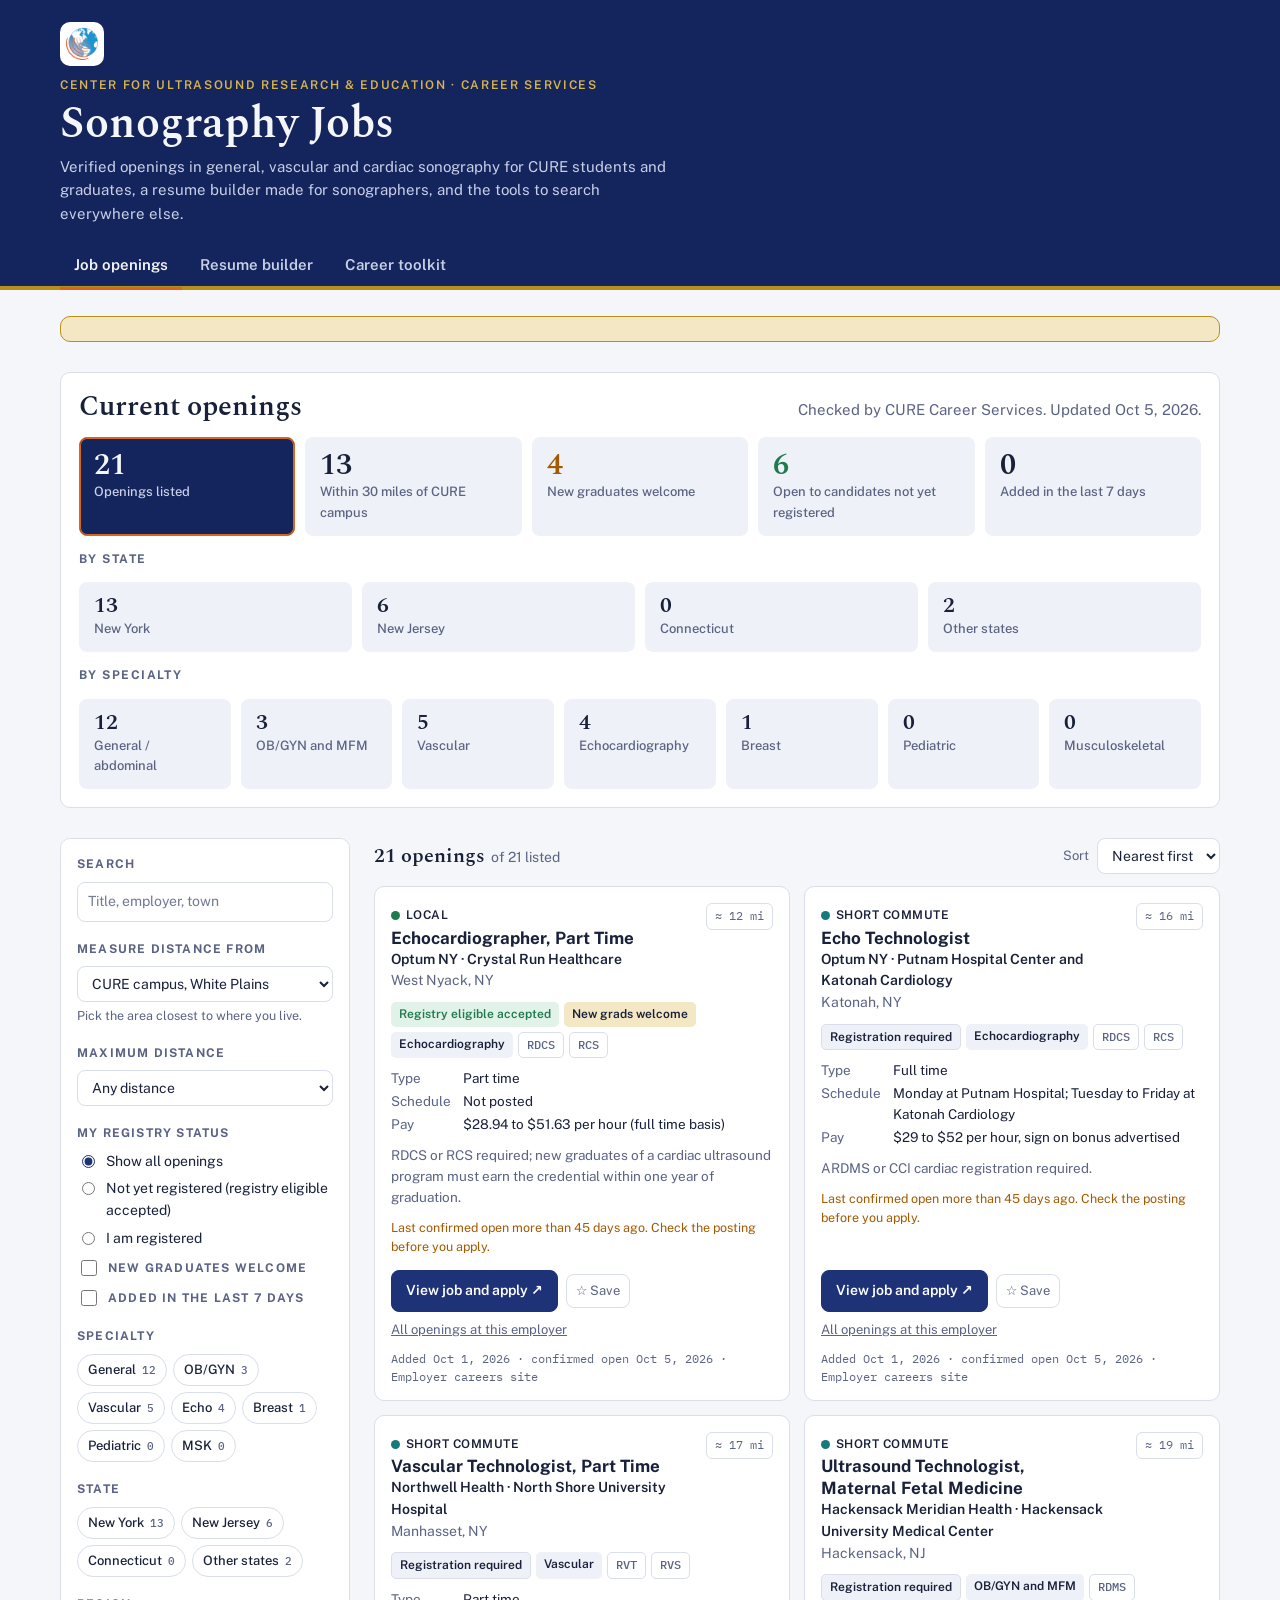
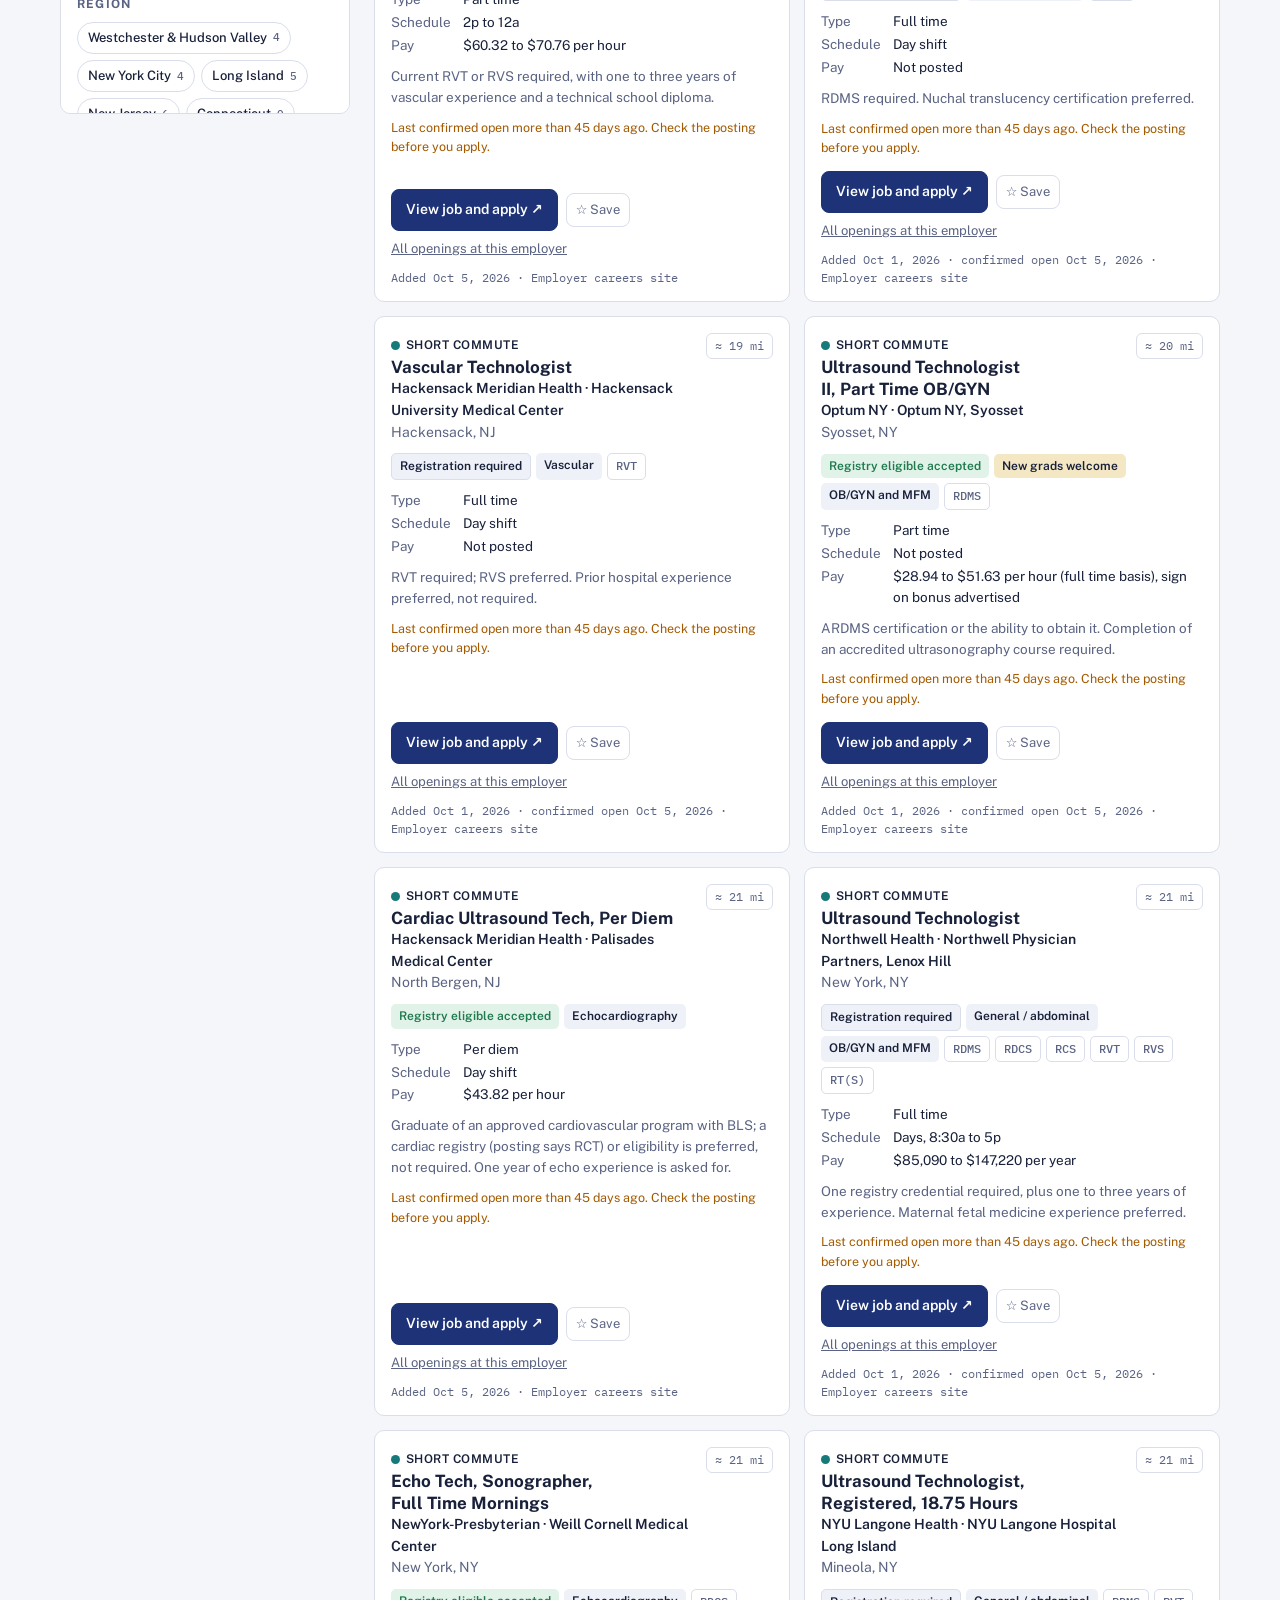
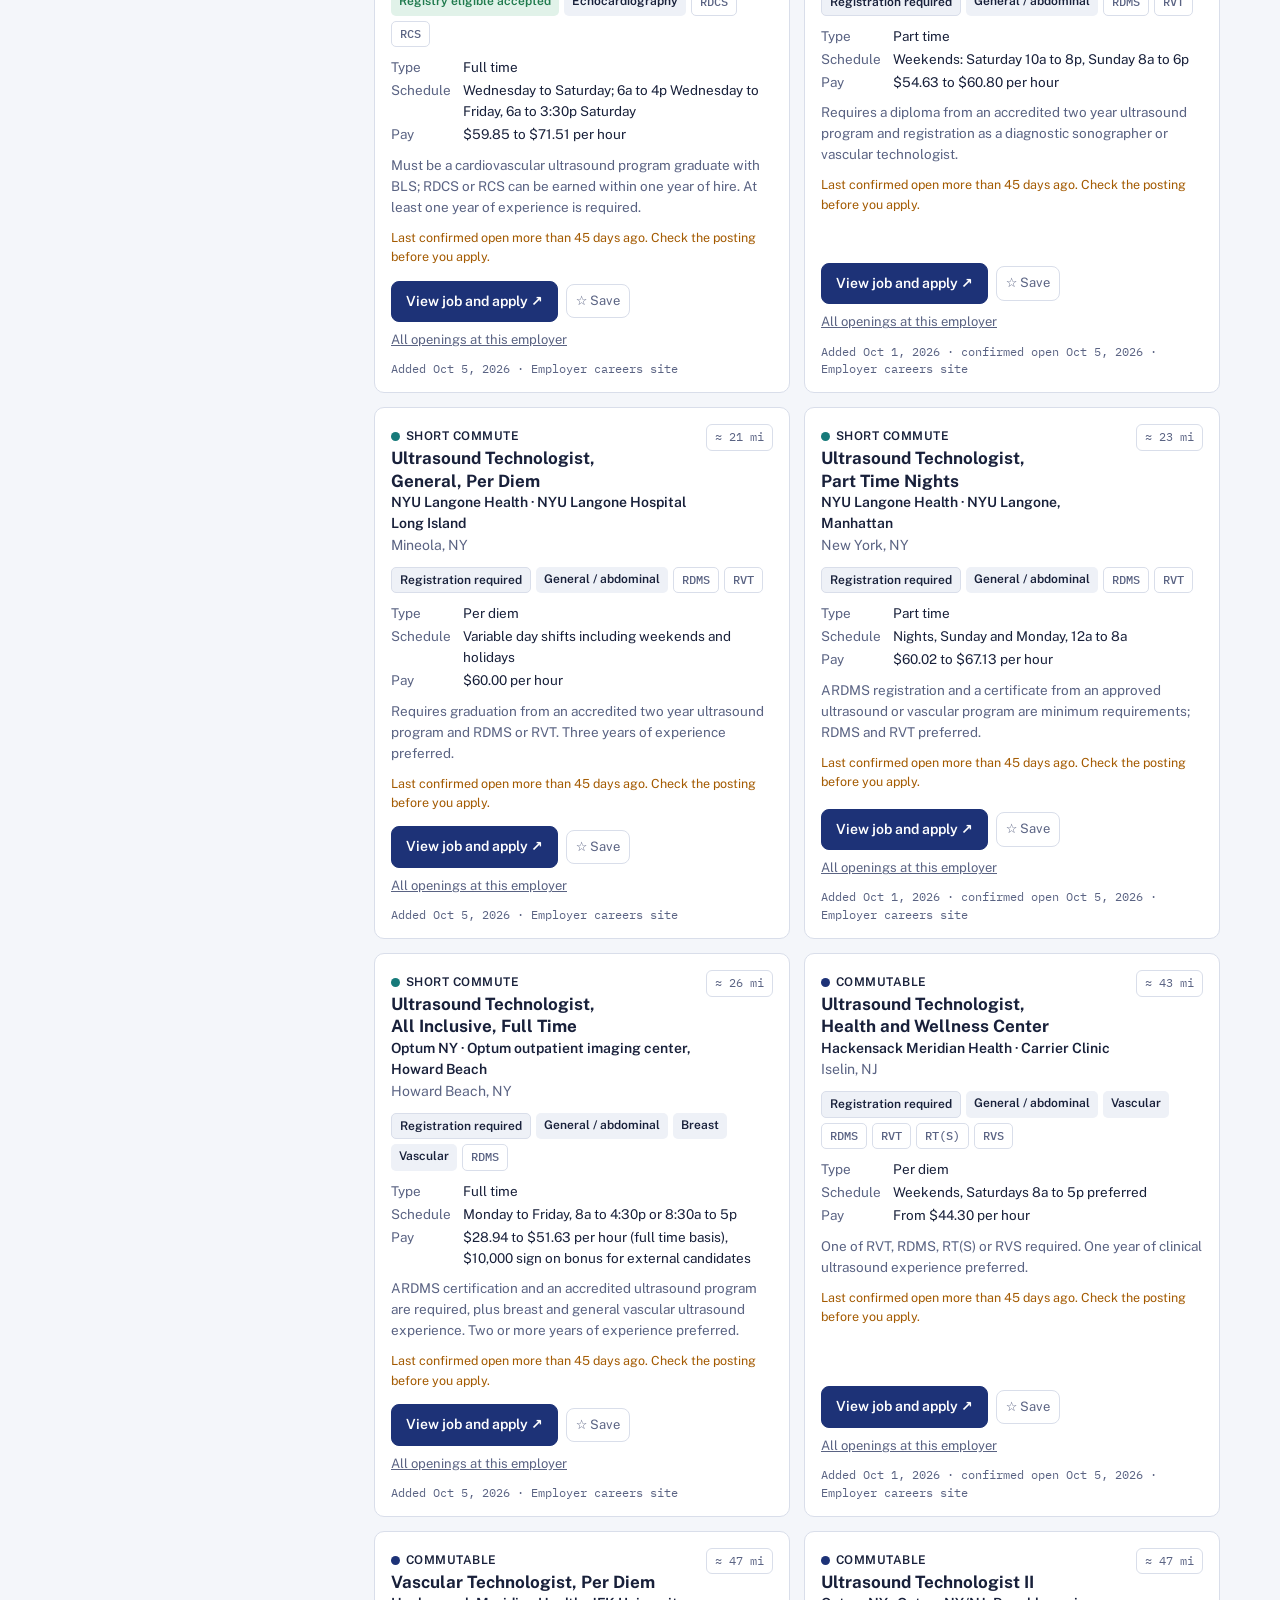
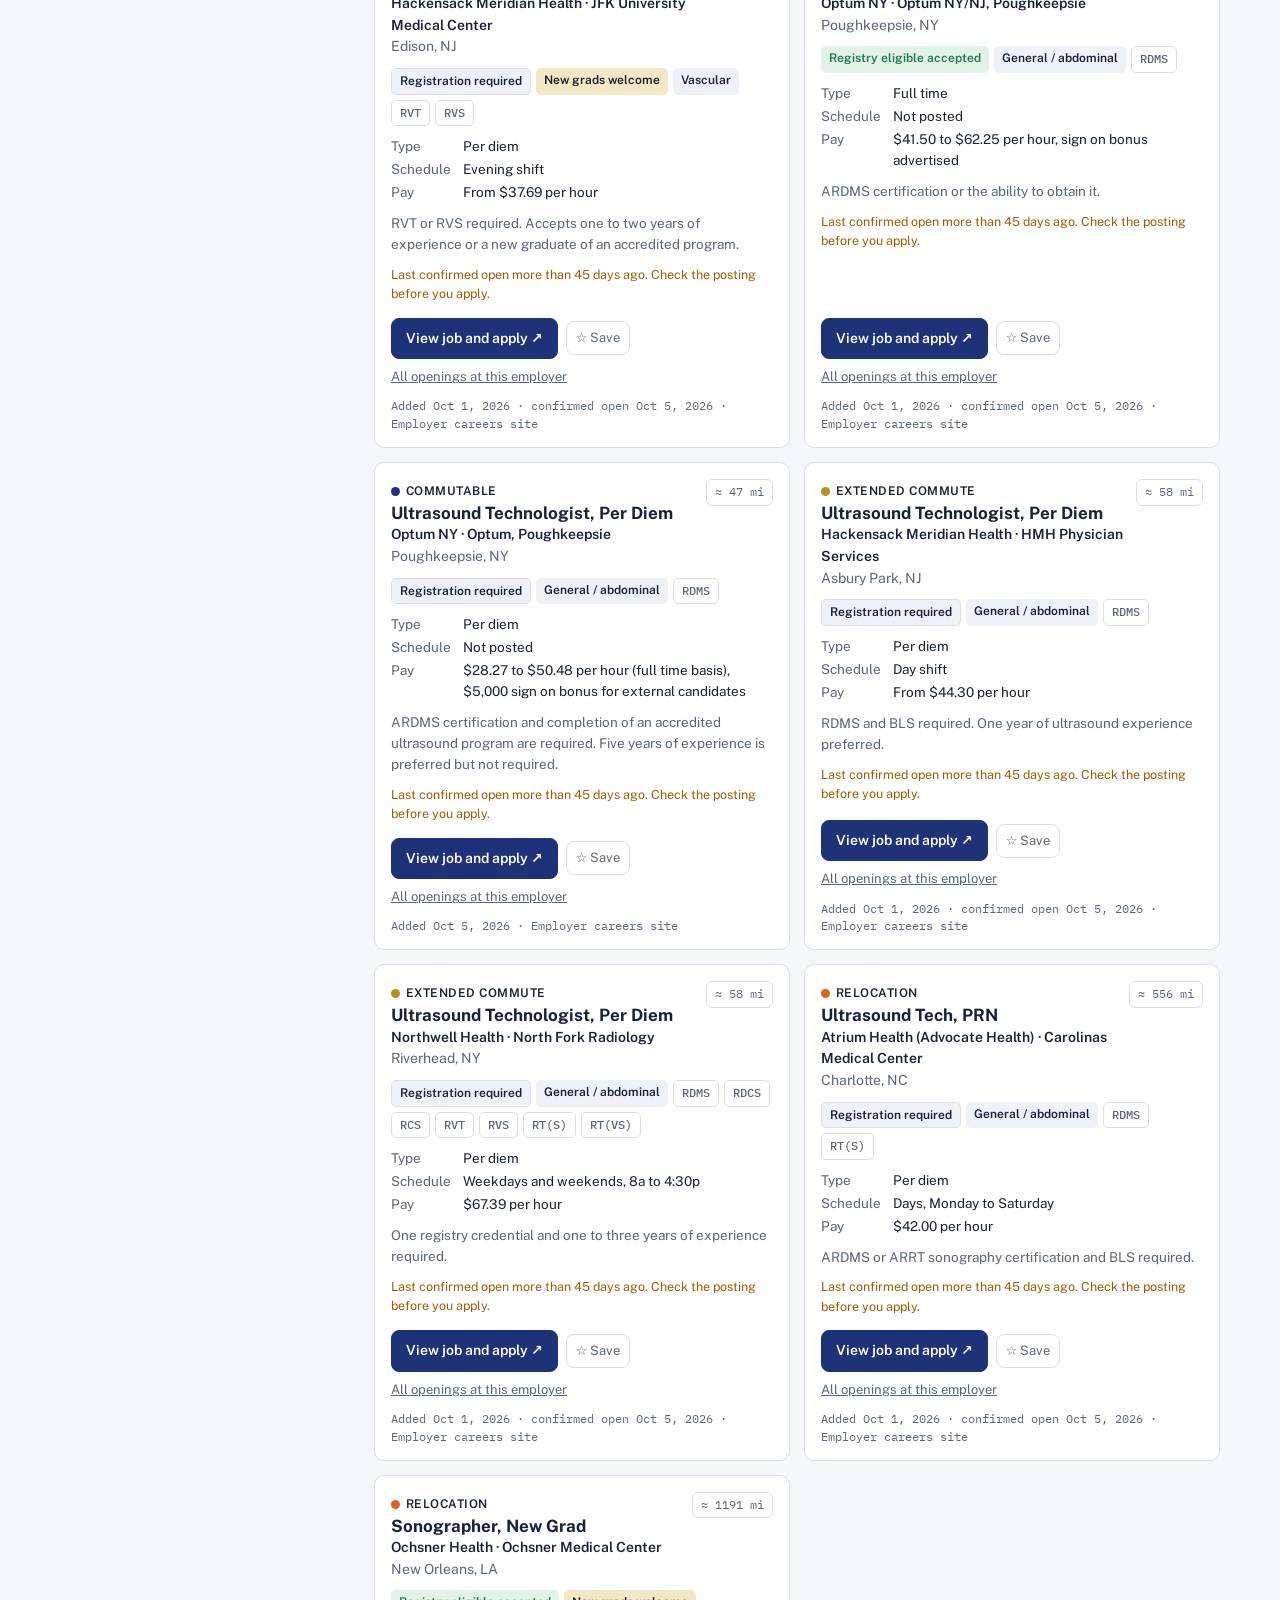
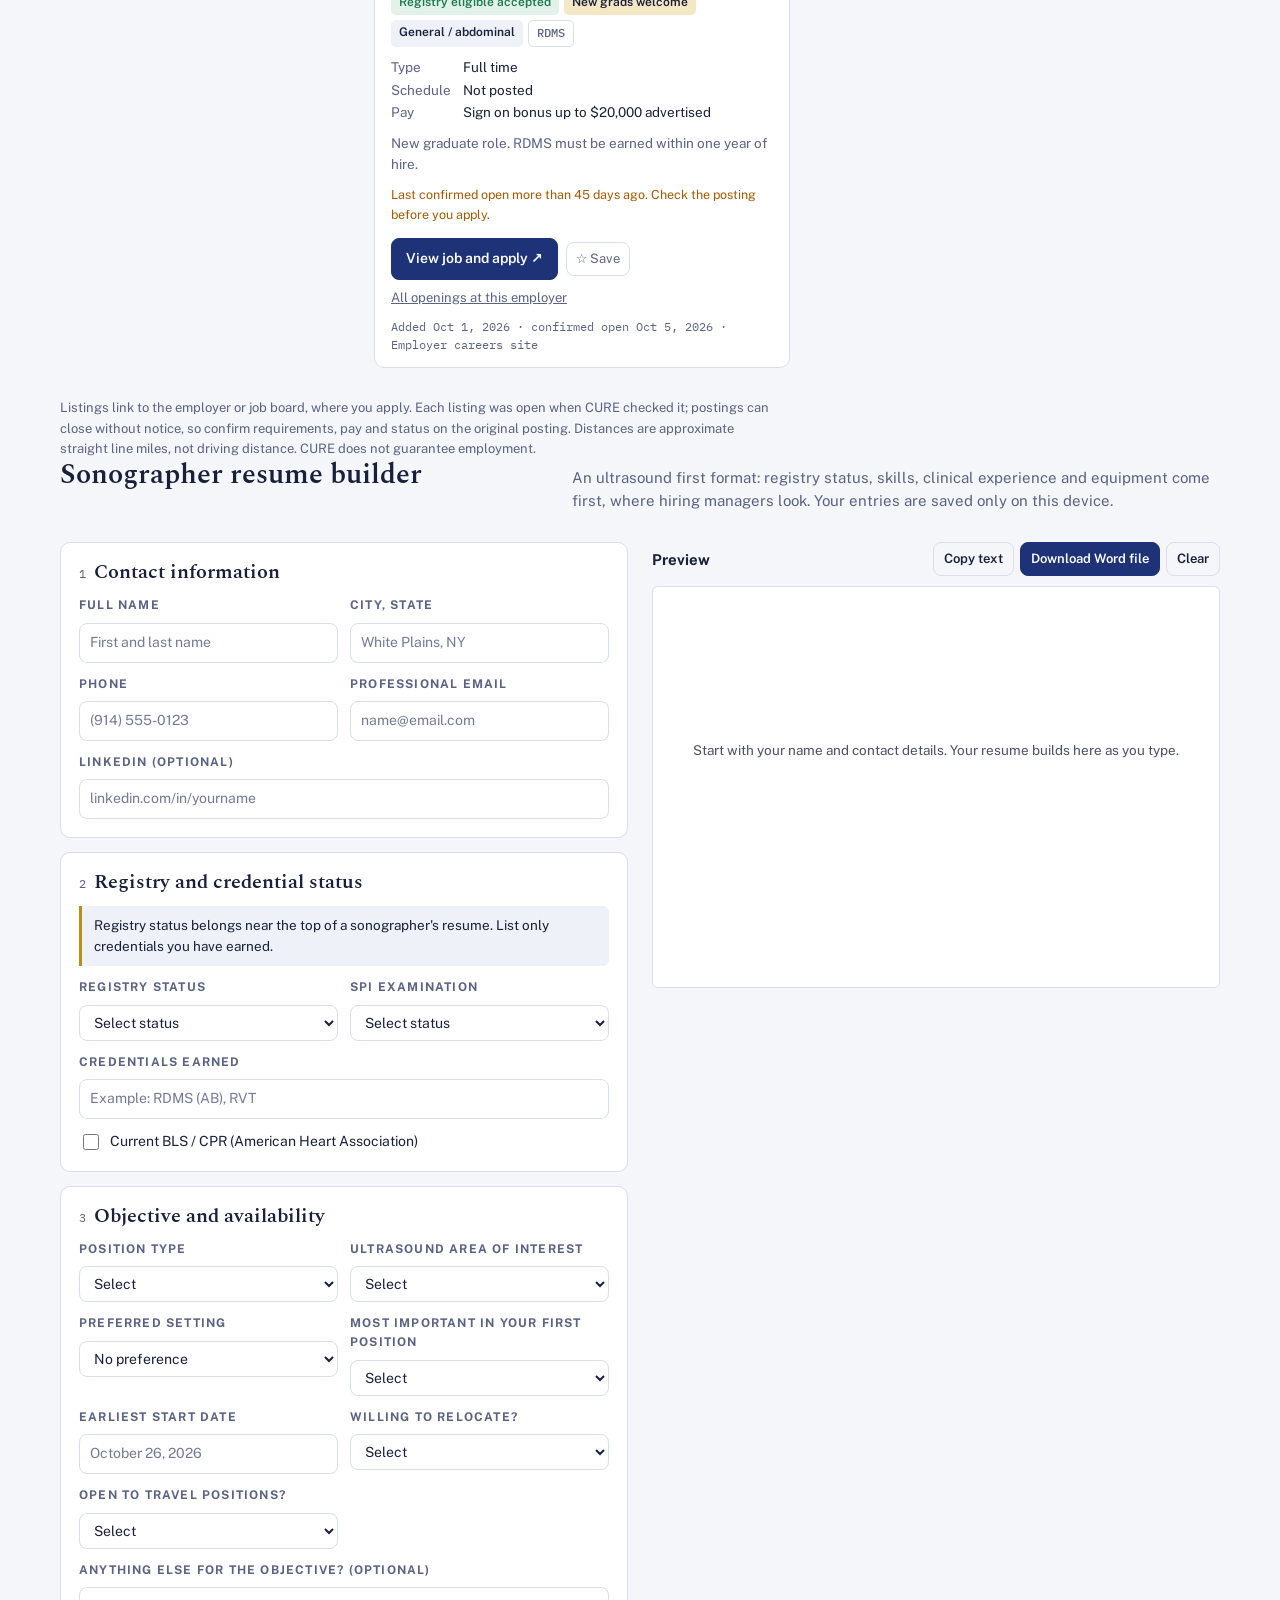
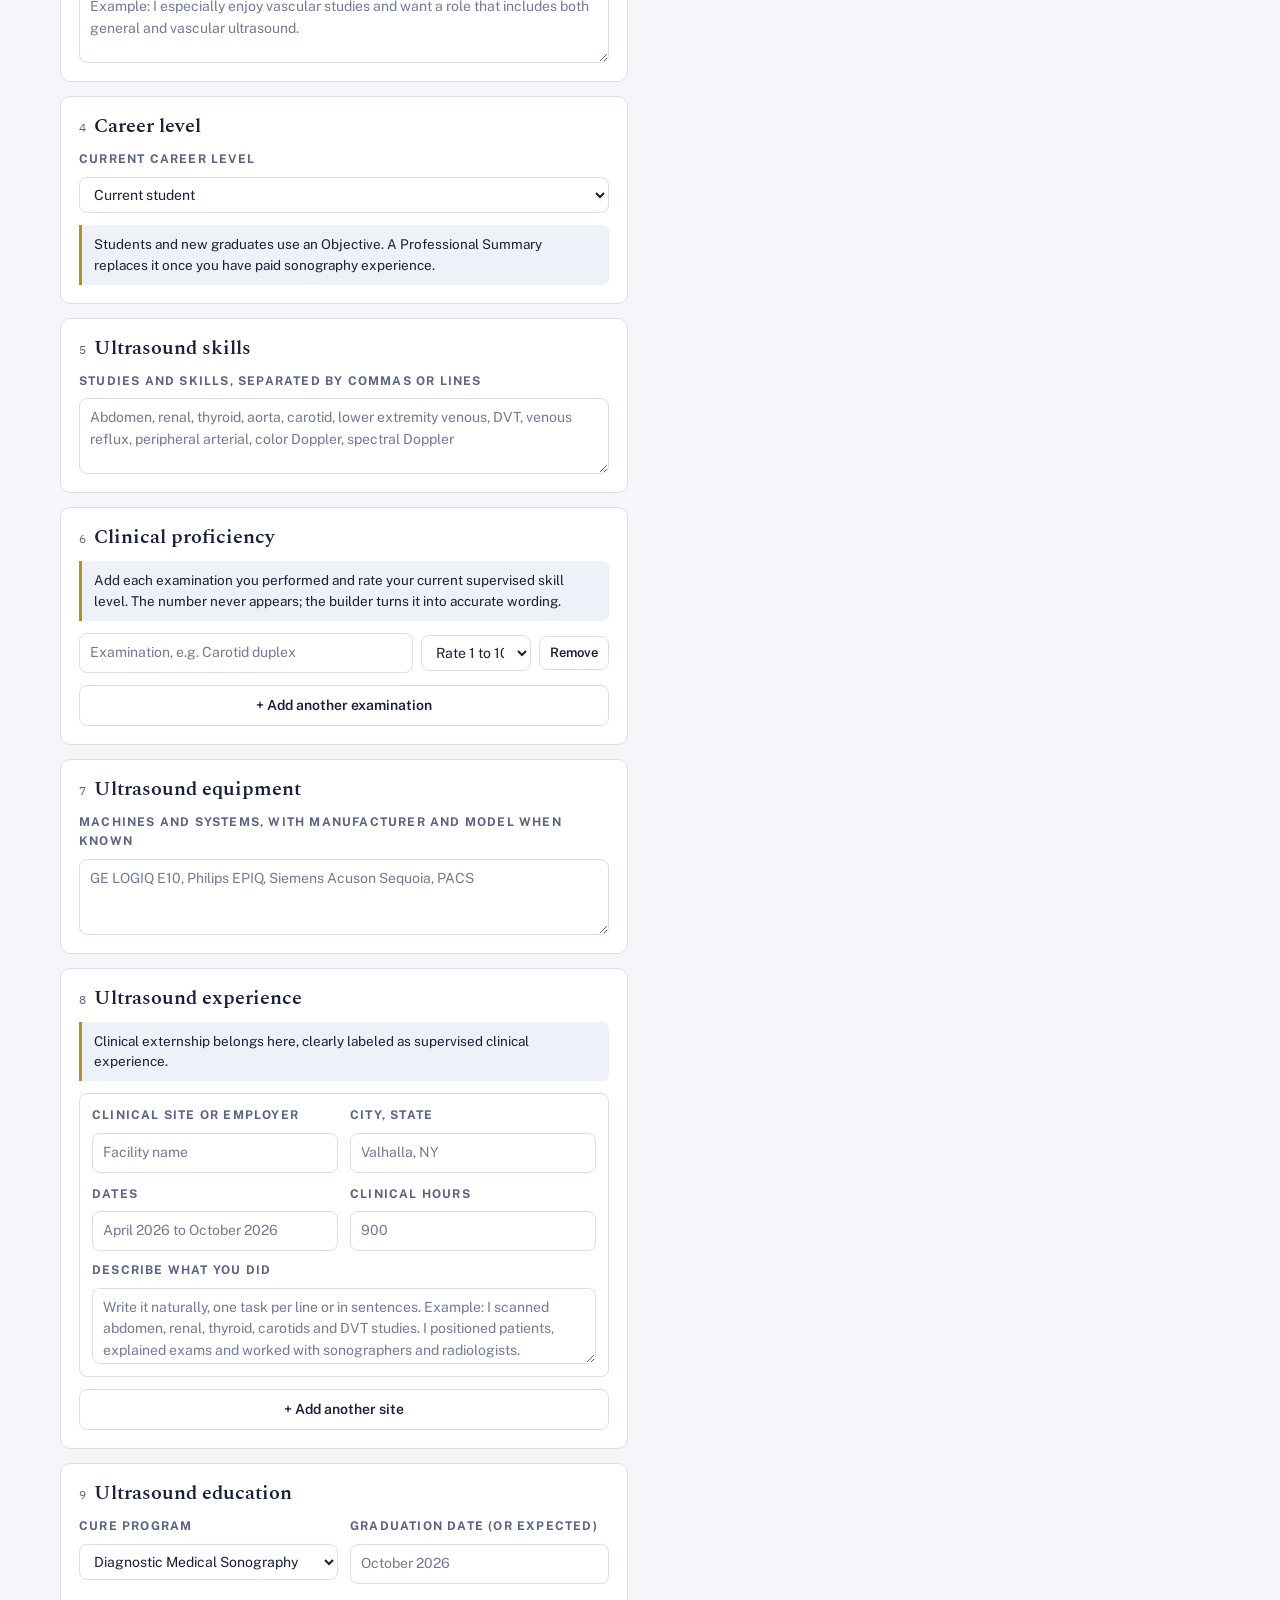
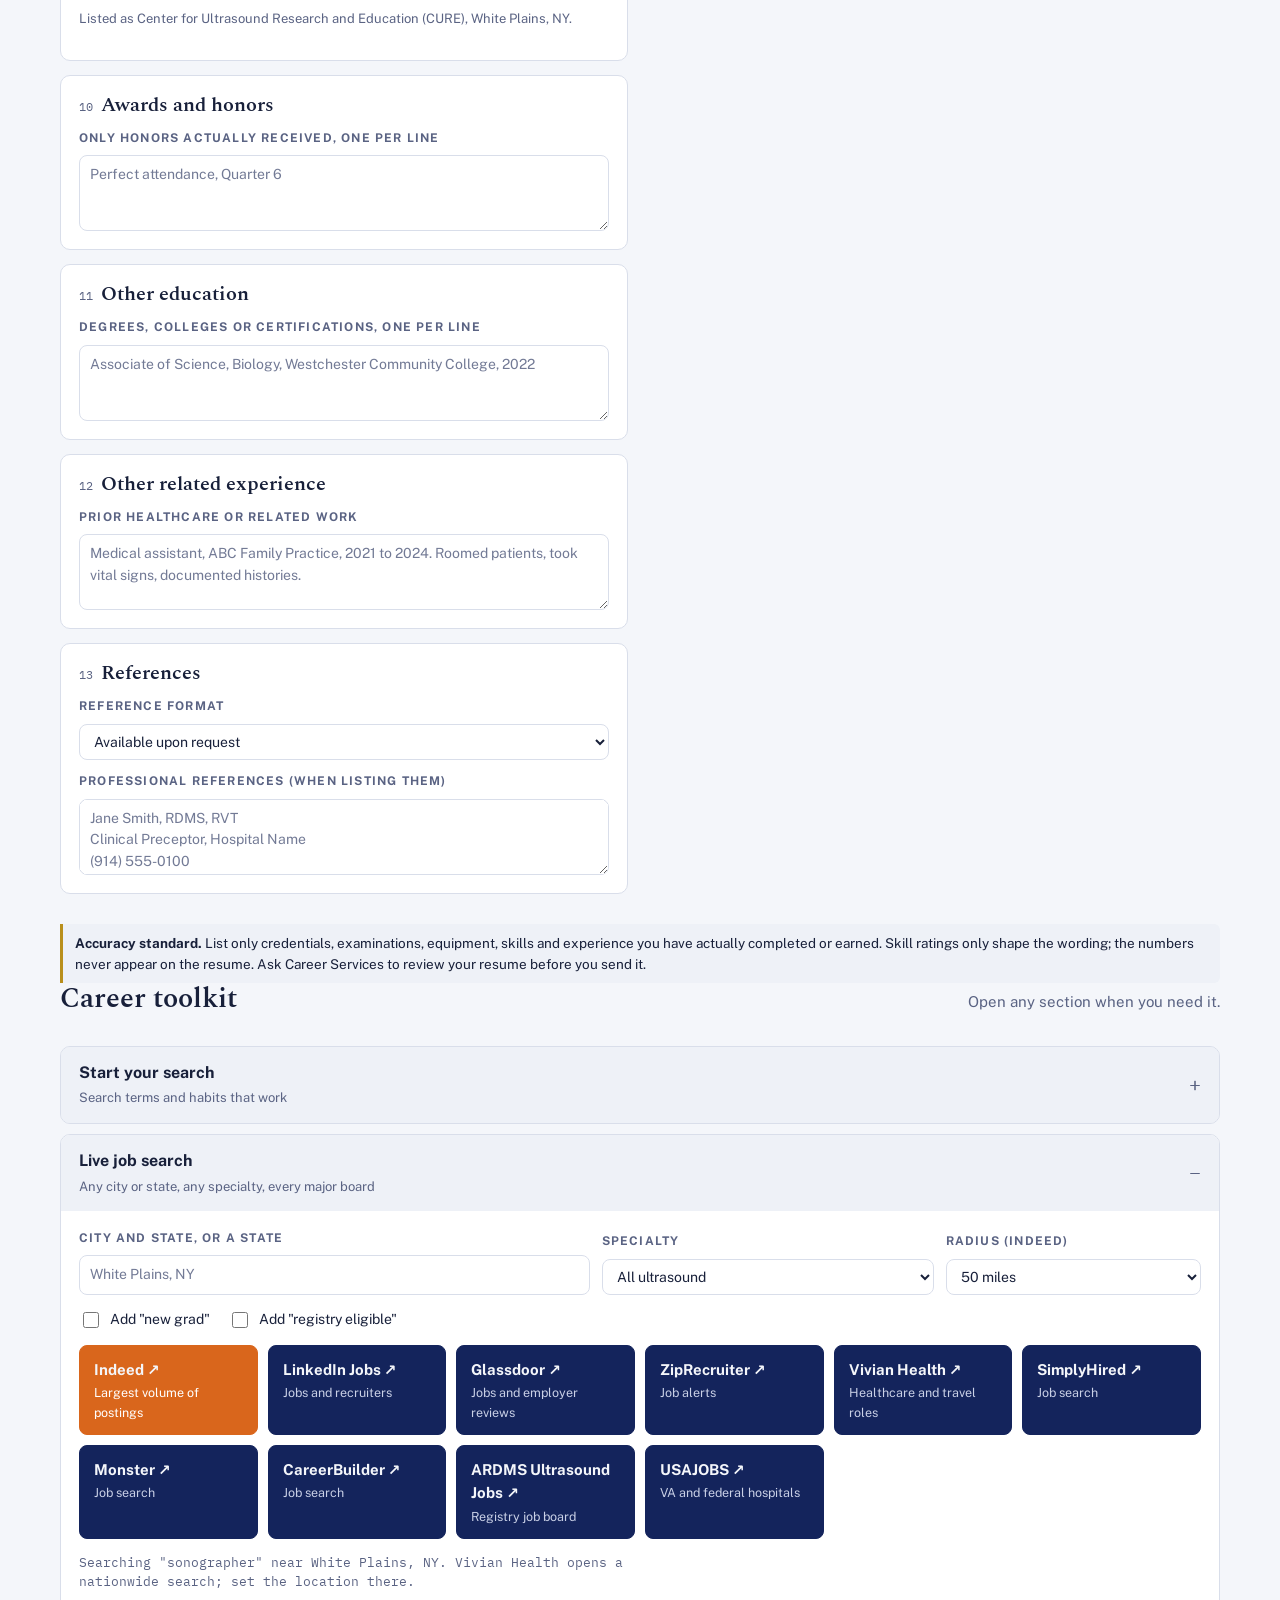
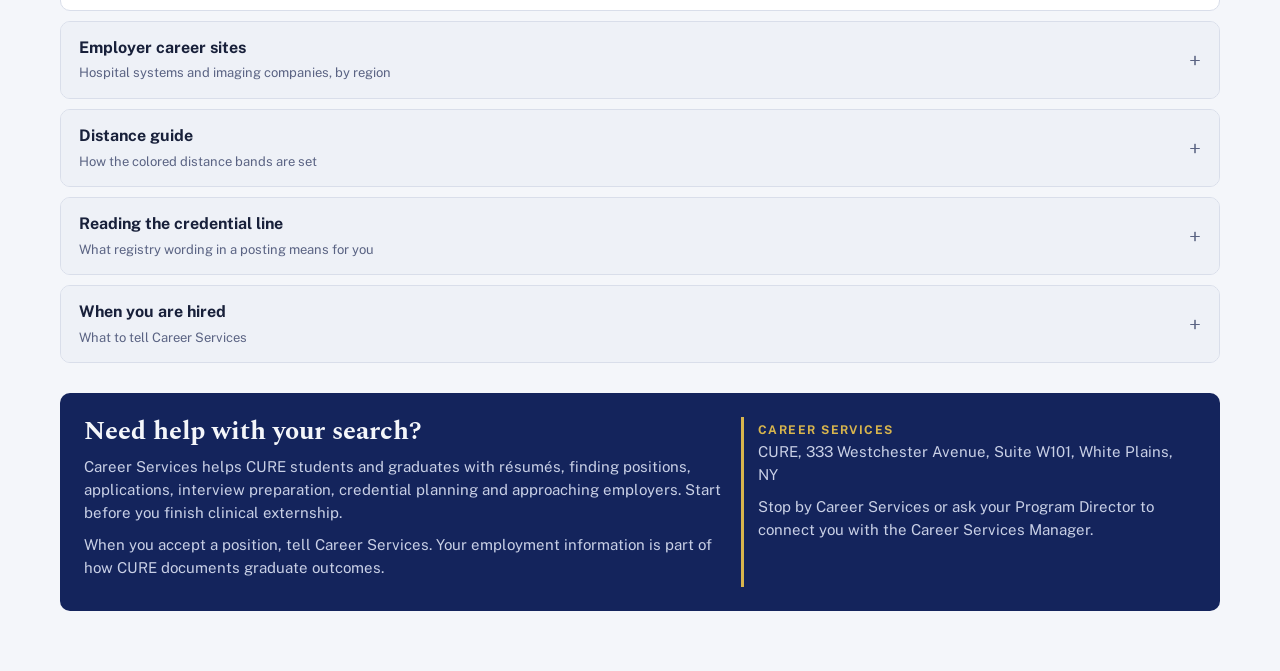
==== index.html @ 33951581 "Publish CURE Jobs installable web app Listings (21 openings, updated 2026-10-05), filters, resume bu" ====
<!doctype html>
<html lang="en">
<head>
<meta charset="utf-8">
<meta name="viewport" content="width=device-width, initial-scale=1, viewport-fit=cover">
<title>CURE Jobs</title>
<meta name="description" content="Verified sonography job openings, a sonographer resume builder and career tools for CURE students and graduates.">
<meta name="theme-color" content="#14245c">
<link rel="manifest" href="manifest.webmanifest">
<link rel="icon" href="icons/favicon.ico" sizes="any">
<link rel="icon" type="image/png" href="icons/favicon-32.png" sizes="32x32">
<link rel="apple-touch-icon" href="icons/apple-touch-icon.png">
<meta name="apple-mobile-web-app-capable" content="yes">
<meta name="mobile-web-app-capable" content="yes">
<meta name="apple-mobile-web-app-status-bar-style" content="black-translucent">
<meta name="apple-mobile-web-app-title" content="CURE Jobs">
<meta name="application-name" content="CURE Jobs">
<link rel="preconnect" href="https://fonts.googleapis.com">
<link rel="stylesheet" href="https://fonts.googleapis.com/css2?family=Spectral:wght@500;600;700&family=Public+Sans:wght@400;500;600;700&family=IBM+Plex+Mono:wght@400;500&display=swap">
<link rel="stylesheet" href="app.css">
<script src="config.js"></script>
<script src="jszip.min.js" defer></script>
</head>
<body>
<div id="app"></div>
<noscript><p style="padding:20px">CURE Jobs needs JavaScript turned on.</p></noscript>
<script type="application/json" id="cure-data">{"updated":"2026-10-05","contact":{"office":"Career Services","where":"CURE, 333 Westchester Avenue, Suite W101, White Plains, NY","how":"Stop by Career Services or ask your Program Director to connect you with the Career Services Manager."},"jobs":[{"id":"nyu-23047434","title":"Ultrasound Technologist, Part Time Nights","employer":"NYU Langone Health","facility":"NYU Langone, Manhattan","city":"New York","state":"NY","town":"Manhattan, NY","lat":40.7421,"lng":-73.9739,"region":"nyc","mods":["general"],"type":"Part time","shift":"Nights, Sunday and Monday, 12a to 8a","pay":"$60.02 to $67.13 per hour","reg":"required","creds":["RDMS","RVT"],"newgrad":false,"url":"https://jobs.nyulangone.org/job/23047434/ultrasound-technologist-manhattan-part-time-night-shift-new-york-ny/","employerUrl":"https://jobs.nyulangone.org/","notes":"ARDMS registration and a certificate from an approved ultrasound or vascular program are minimum requirements; RDMS and RVT preferred.","source":"Employer careers site","added":"2026-10-01","checked":"2026-10-05"},{"id":"nyu-21912408","title":"Ultrasound Technologist, Registered, 18.75 Hours","employer":"NYU Langone Health","facility":"NYU Langone Hospital Long Island","city":"Mineola","state":"NY","town":"Mineola / Garden City, NY","lat":40.7409,"lng":-73.6423,"region":"li","mods":["general"],"type":"Part time","shift":"Weekends: Saturday 10a to 8p, Sunday 8a to 6p","pay":"$54.63 to $60.80 per hour","reg":"required","creds":["RDMS","RVT"],"newgrad":false,"url":"https://jobs.nyulangone.org/job/21912408/ultrasound-technologist-registered-18-75-hours-per-week-hospital-mineola-ny/","employerUrl":"https://jobs.nyulangone.org/","notes":"Requires a diploma from an accredited two year ultrasound program and registration as a diagnostic sonographer or vascular technologist.","source":"Employer careers site","added":"2026-10-01","checked":"2026-10-05"},{"id":"hmh-77048705424","title":"Ultrasound Technologist, Maternal Fetal Medicine","employer":"Hackensack Meridian Health","facility":"Hackensack University Medical Center","city":"Hackensack","state":"NJ","town":"Hackensack, NJ","lat":40.8838,"lng":-74.0566,"region":"nj","mods":["obgyn"],"type":"Full time","shift":"Day shift","pay":"Not posted","reg":"required","creds":["RDMS"],"newgrad":false,"url":"https://jobs.hackensackmeridianhealth.org/job/hackensack/ultrasound-technologist-mfm-full-time/19511/77048705424","employerUrl":"https://jobs.hackensackmeridianhealth.org/","notes":"RDMS required. Nuchal translucency certification preferred.","source":"Employer careers site","added":"2026-10-01","checked":"2026-10-05"},{"id":"hmh-73248430928","title":"Vascular Technologist","employer":"Hackensack Meridian Health","facility":"Hackensack University Medical Center","city":"Hackensack","state":"NJ","town":"Hackensack, NJ","lat":40.8838,"lng":-74.0566,"region":"nj","mods":["vascular"],"type":"Full time","shift":"Day shift","pay":"Not posted","reg":"required","creds":["RVT"],"newgrad":false,"url":"https://jobs.hackensackmeridianhealth.org/job/hackensack/vascular-technologist-full-time/19511/73248430928","employerUrl":"https://jobs.hackensackmeridianhealth.org/","notes":"RVT required; RVS preferred. Prior hospital experience preferred, not required.","source":"Employer careers site","added":"2026-10-01","checked":"2026-10-05"},{"id":"hmh-95638945072","title":"Vascular Technologist, Per Diem","employer":"Hackensack Meridian Health","facility":"JFK University Medical Center","city":"Edison","state":"NJ","town":"Edison / Iselin, NJ","lat":40.539,"lng":-74.3685,"region":"nj","mods":["vascular"],"type":"Per diem","shift":"Evening shift","pay":"From $37.69 per hour","reg":"required","creds":["RVT","RVS"],"newgrad":true,"url":"https://jobs.hackensackmeridianhealth.org/job/edison/vascular-technologist-per-diem/19511/95638945072","employerUrl":"https://jobs.hackensackmeridianhealth.org/","notes":"RVT or RVS required. Accepts one to two years of experience or a new graduate of an accredited program.","source":"Employer careers site","added":"2026-10-01","checked":"2026-10-05"},{"id":"hmh-95104762944","title":"Ultrasound Technologist, Health and Wellness Center","employer":"Hackensack Meridian Health","facility":"Carrier Clinic","city":"Iselin","state":"NJ","town":"Edison / Iselin, NJ","lat":40.5754,"lng":-74.3224,"region":"nj","mods":["general","vascular"],"type":"Per diem","shift":"Weekends, Saturdays 8a to 5p preferred","pay":"From $44.30 per hour","reg":"required","creds":["RDMS","RVT","RT(S)","RVS"],"newgrad":false,"url":"https://jobs.hackensackmeridianhealth.org/job/iselin/ultrasound-technologist-health-and-wellness-center/19511/95104762944","employerUrl":"https://jobs.hackensackmeridianhealth.org/","notes":"One of RVT, RDMS, RT(S) or RVS required. One year of clinical ultrasound experience preferred.","source":"Employer careers site","added":"2026-10-01","checked":"2026-10-05"},{"id":"hmh-98047631472","title":"Ultrasound Technologist, Per Diem","employer":"Hackensack Meridian Health","facility":"HMH Physician Services","city":"Asbury Park","state":"NJ","town":"Asbury Park / Neptune, NJ","lat":40.2204,"lng":-74.0121,"region":"nj","mods":["general"],"type":"Per diem","shift":"Day shift","pay":"From $44.30 per hour","reg":"required","creds":["RDMS"],"newgrad":false,"url":"https://jobs.hackensackmeridianhealth.org/job/asbury-park/ultrasound-technologist/19511/98047631472","employerUrl":"https://jobs.hackensackmeridianhealth.org/","notes":"RDMS and BLS required. One year of ultrasound experience preferred.","source":"Employer careers site","added":"2026-10-01","checked":"2026-10-05"},{"id":"optum-92872100080","title":"Ultrasound Technologist II, Part Time OB/GYN","employer":"Optum NY","facility":"Optum NY, Syosset","city":"Syosset","state":"NY","town":"Syosset / Hicksville, NY","lat":40.8262,"lng":-73.5021,"region":"li","mods":["obgyn"],"type":"Part time","shift":"Not posted","pay":"$28.94 to $51.63 per hour (full time basis), sign on bonus advertised","reg":"eligible","creds":["RDMS"],"newgrad":true,"url":"https://careers.unitedhealthgroup.com/job/syosset/optum-ny-pt-obgyn-ultrasound-technologist/34088/92872100080","employerUrl":"https://careers.unitedhealthgroup.com/","notes":"ARDMS certification or the ability to obtain it. Completion of an accredited ultrasonography course required.","source":"Employer careers site","added":"2026-10-01","checked":"2026-10-05"},{"id":"northwell-23485793","title":"Ultrasound Technologist","employer":"Northwell Health","facility":"Northwell Physician Partners, Lenox Hill","city":"New York","state":"NY","town":"Manhattan, NY","lat":40.7739,"lng":-73.9605,"region":"nyc","mods":["general","obgyn"],"type":"Full time","shift":"Days, 8:30a to 5p","pay":"$85,090 to $147,220 per year","reg":"required","creds":["RDMS","RDCS","RCS","RVT","RVS","RT(S)"],"newgrad":false,"url":"https://jobs.northwell.edu/job-3/23485793/ultrasound-technologist-new-york-ny/","employerUrl":"https://jobs.northwell.edu/","notes":"One registry credential required, plus one to three years of experience. Maternal fetal medicine experience preferred.","source":"Employer careers site","added":"2026-10-01","checked":"2026-10-05"},{"id":"northwell-23281902","title":"Ultrasound Technologist, Per Diem","employer":"Northwell Health","facility":"North Fork Radiology","city":"Riverhead","state":"NY","town":"Riverhead, NY","lat":40.917,"lng":-72.662,"region":"li","mods":["general"],"type":"Per diem","shift":"Weekdays and weekends, 8a to 4:30p","pay":"$67.39 per hour","reg":"required","creds":["RDMS","RDCS","RCS","RVT","RVS","RT(S)","RT(VS)"],"newgrad":false,"url":"https://jobs.northwell.edu/job-3/23281902/ultrasound-technologist-riverhead-ny/","employerUrl":"https://jobs.northwell.edu/","notes":"One registry credential and one to three years of experience required.","source":"Employer careers site","added":"2026-10-01","checked":"2026-10-05"},{"id":"optum-96162114320","title":"Ultrasound Technologist II","employer":"Optum NY","facility":"Optum NY/NJ, Poughkeepsie","city":"Poughkeepsie","state":"NY","town":"Poughkeepsie, NY","lat":41.7004,"lng":-73.921,"region":"whv","mods":["general"],"type":"Full time","shift":"Not posted","pay":"$41.50 to $62.25 per hour, sign on bonus advertised","reg":"eligible","creds":["RDMS"],"newgrad":false,"url":"https://careers.unitedhealthgroup.com/job/poughkeepsie/ultrasound-technologist/34088/96162114320","employerUrl":"https://careers.unitedhealthgroup.com/","notes":"ARDMS certification or the ability to obtain it.","source":"Employer careers site","posted":"2026-08-27","added":"2026-10-01","checked":"2026-10-05"},{"id":"optum-96887683248","title":"Echo Technologist","employer":"Optum NY","facility":"Putnam Hospital Center and Katonah Cardiology","city":"Katonah","state":"NY","town":"Katonah, NY","lat":41.259,"lng":-73.6851,"region":"whv","mods":["echo"],"type":"Full time","shift":"Monday at Putnam Hospital; Tuesday to Friday at Katonah Cardiology","pay":"$29 to $52 per hour, sign on bonus advertised","reg":"required","creds":["RDCS","RCS"],"newgrad":false,"url":"https://careers.unitedhealthgroup.com/job/katonah/echo-technologist/34088/96887683248","employerUrl":"https://careers.unitedhealthgroup.com/","notes":"ARDMS or CCI cardiac registration required.","source":"Employer careers site","posted":"2026-06-24","added":"2026-10-01","checked":"2026-10-05"},{"id":"optum-93760954992","title":"Echocardiographer, Part Time","employer":"Optum NY","facility":"Crystal Run Healthcare","city":"West Nyack","state":"NY","town":"West Nyack / Nyack, NY","lat":41.0965,"lng":-73.9732,"region":"whv","mods":["echo"],"type":"Part time","shift":"Not posted","pay":"$28.94 to $51.63 per hour (full time basis)","reg":"eligible","creds":["RDCS","RCS"],"newgrad":true,"url":"https://careers.unitedhealthgroup.com/job/west-nyack/echocardiographer-part-time-crystal-run-healthcare/34088/93760954992","employerUrl":"https://careers.unitedhealthgroup.com/","notes":"RDCS or RCS required; new graduates of a cardiac ultrasound program must earn the credential within one year of graduation.","source":"Employer careers site","posted":"2026-04-09","added":"2026-10-01","checked":"2026-10-05"},{"id":"ochsner-89346150480","title":"Sonographer, New Grad","employer":"Ochsner Health","facility":"Ochsner Medical Center","city":"New Orleans","state":"LA","lat":29.9511,"lng":-90.0715,"region":"reloc","mods":["general"],"type":"Full time","shift":"Not posted","pay":"Sign on bonus up to $20,000 advertised","reg":"eligible","creds":["RDMS"],"newgrad":true,"url":"https://careers.ochsner.org/job/new-orleans/sonographer-new-grad-all-locations/47519/89346150480","employerUrl":"https://careers.ochsner.org/","notes":"New graduate role. RDMS must be earned within one year of hire.","source":"Employer careers site","added":"2026-10-01","checked":"2026-10-05"},{"id":"atrium-23902829","title":"Ultrasound Tech, PRN","employer":"Atrium Health (Advocate Health)","facility":"Carolinas Medical Center","city":"Charlotte","state":"NC","lat":35.2271,"lng":-80.8431,"region":"reloc","mods":["general"],"type":"Per diem","shift":"Days, Monday to Saturday","pay":"$42.00 per hour","reg":"required","creds":["RDMS","RT(S)"],"newgrad":false,"url":"https://careers.advocatehealth.org/job/23902829/ultrasound-tech-prn-charlotte-nc/","employerUrl":"https://careers.advocatehealth.org/","notes":"ARDMS or ARRT sonography certification and BLS required.","source":"Employer careers site","added":"2026-10-01","checked":"2026-10-05"},{"city":"North Bergen","creds":[],"employer":"Hackensack Meridian Health","employerUrl":"https://jobs.hackensackmeridianhealth.org/","facility":"Palisades Medical Center","lat":40.8043,"lng":-74.0121,"mods":["echo"],"newgrad":false,"notes":"Graduate of an approved cardiovascular program with BLS; a cardiac registry (posting says RCT) or eligibility is preferred, not required. One year of echo experience is asked for.","pay":"$43.82 per hour","reg":"eligible","region":"nj","shift":"Day shift","source":"Employer careers site","state":"NJ","title":"Cardiac Ultrasound Tech, Per Diem","type":"Per diem","url":"https://jobs.hackensackmeridianhealth.org/job/north-bergen/cardiac-ultrasound-tech-per-diem/19511/85746595728","id":"hmh-2025-169641","added":"2026-10-05","checked":"2026-10-05"},{"city":"Manhasset","creds":["RVT","RVS"],"employer":"Northwell Health","employerUrl":"https://jobs.northwell.edu/","facility":"North Shore University Hospital","lat":40.7979,"lng":-73.6996,"mods":["vascular"],"newgrad":false,"notes":"Current RVT or RVS required, with one to three years of vascular experience and a technical school diploma.","pay":"$60.32 to $70.76 per hour","reg":"required","region":"li","shift":"2p to 12a","source":"Employer careers site","state":"NY","title":"Vascular Technologist, Part Time","type":"Part time","url":"https://jobs.northwell.edu/job-3/23365261/vascular-technologist-manhasset-ny/","id":"northwell-188230","added":"2026-10-05","checked":"2026-10-05"},{"city":"New York","creds":["RDCS","RCS"],"employer":"NewYork-Presbyterian","employerUrl":"https://careers.nyp.org/","facility":"Weill Cornell Medical Center","lat":40.7644,"lng":-73.9545,"mods":["echo"],"newgrad":false,"notes":"Must be a cardiovascular ultrasound program graduate with BLS; RDCS or RCS can be earned within one year of hire. At least one year of experience is required.","pay":"$59.85 to $71.51 per hour","posted":"2026-06-17","reg":"eligible","region":"nyc","shift":"Wednesday to Saturday; 6a to 4p Wednesday to Friday, 6a to 3:30p Saturday","source":"Employer careers site","state":"NY","title":"Echo Tech, Sonographer, Full Time Mornings","town":"Manhattan, NY","type":"Full time","url":"https://careers.nyp.org/job/manhattan/echo-tech-sonographer-full-time-mornings/19715/96579545840","id":"nyp-00879031","added":"2026-10-05","checked":"2026-10-05"},{"city":"Mineola","creds":["RDMS","RVT"],"employer":"NYU Langone Health","employerUrl":"https://jobs.nyulangone.org/","facility":"NYU Langone Hospital Long Island","lat":40.7409,"lng":-73.6423,"mods":["general"],"newgrad":false,"notes":"Requires graduation from an accredited two year ultrasound program and RDMS or RVT. Three years of experience preferred.","pay":"$60.00 per hour","reg":"required","region":"li","shift":"Variable day shifts including weekends and holidays","source":"Employer careers site","state":"NY","title":"Ultrasound Technologist, General, Per Diem","town":"Mineola / Garden City, NY","type":"Per diem","url":"https://jobs.nyulangone.org/job/23687961/ultrasound-technologist-general-per-diem-hospital-mineola-ny/","id":"nyu-RR00122871","added":"2026-10-05","checked":"2026-10-05"},{"city":"Poughkeepsie","creds":["RDMS"],"employer":"Optum NY","employerUrl":"https://careers.unitedhealthgroup.com/","facility":"Optum, Poughkeepsie","lat":41.7004,"lng":-73.921,"mods":["general"],"newgrad":false,"notes":"ARDMS certification and completion of an accredited ultrasound program are required. Five years of experience is preferred but not required.","pay":"$28.27 to $50.48 per hour (full time basis), $5,000 sign on bonus for external candidates","posted":"2026-03-17","reg":"required","region":"whv","shift":"Not posted","source":"Employer careers site","state":"NY","title":"Ultrasound Technologist, Per Diem","town":"Poughkeepsie, NY","type":"Per diem","url":"https://careers.unitedhealthgroup.com/job/poughkeepsie/ultrasound-technologist-per-diem/34088/92872070256","id":"optum-2286483","added":"2026-10-05","checked":"2026-10-05"},{"city":"Howard Beach","creds":["RDMS"],"employer":"Optum NY","employerUrl":"https://careers.unitedhealthgroup.com/","facility":"Optum outpatient imaging center, Howard Beach","lat":40.6571,"lng":-73.843,"mods":["general","breast","vascular"],"newgrad":false,"notes":"ARDMS certification and an accredited ultrasound program are required, plus breast and general vascular ultrasound experience. Two or more years of experience preferred.","pay":"$28.94 to $51.63 per hour (full time basis), $10,000 sign on bonus for external candidates","posted":"2026-05-04","reg":"required","region":"nyc","shift":"Monday to Friday, 8a to 4:30p or 8:30a to 5p","source":"Employer careers site","state":"NY","title":"Ultrasound Technologist, All Inclusive, Full Time","town":"Queens, NY","type":"Full time","url":"https://careers.unitedhealthgroup.com/job/new-york/ultrasound-technologist-all-inclusive-full-time-howard-beach-ny/34088/94706793120","id":"optum-2360794","added":"2026-10-05","checked":"2026-10-05"}]}</script>
<script src="app.js" defer></script>
</body>
</html>
---- app.css ----
/* Layout: navy masthead with three tabs (Openings, Resume Builder, Career Toolkit); openings = summary tiles, then filter rail beside results. */
:root{
  --navy:#14245c; --navy-2:#1d3277; --gold:#b98f1c; --gold-soft:#f3e7c4; --orange:#d9661c; --orange-soft:#fbe6d6;
  --bg:#f4f6fa; --surface:#ffffff; --surface-2:#eef1f7; --fg:#18203a; --muted:#5a6383; --line:#d9deea;
  --ok:#1f7a4d; --ok-soft:#e1f2e9; --teal:#167a7a; --warn:#a35a00; --warn-soft:#fcefd9; --bad:#b3261e; --bad-soft:#fbe4e2;
  --on-navy:#f4f6fa; --on-navy-dim:#c9d0e6; --navy-gold:#d8b54d; --chip-on:#14245c; --chip-on-fg:#ffffff;
  --paper:#ffffff; --ink:#15192b; --ink-2:#4a5068; --rule:#14245c;
  --display:"Spectral",Georgia,"Times New Roman",serif;
  --body:"Public Sans",system-ui,-apple-system,"Segoe UI",sans-serif;
  --mono:"IBM Plex Mono",ui-monospace,Menlo,Consolas,monospace;
  --r:10px;
}
@media (prefers-color-scheme: dark){:root:not([data-theme="light"]){
  --navy:#0e1838; --navy-2:#1a2a5e; --gold:#d8b54d; --gold-soft:#3a3218; --orange:#f08a45; --orange-soft:#3d2414;
  --bg:#0b1129; --surface:#131c3d; --surface-2:#1a2550; --fg:#e7ebf6; --muted:#a3abc8; --line:#2a3768;
  --ok:#6fd3a0; --ok-soft:#173a2b; --teal:#5cc8c8; --warn:#f2b45c; --warn-soft:#3b2b12; --bad:#f19a92; --bad-soft:#3f1c1a;
  --chip-on:#d8b54d; --chip-on-fg:#0b1129; color-scheme:dark}}
:root[data-theme="dark"]{
  --navy:#0e1838; --navy-2:#1a2a5e; --gold:#d8b54d; --gold-soft:#3a3218; --orange:#f08a45; --orange-soft:#3d2414;
  --bg:#0b1129; --surface:#131c3d; --surface-2:#1a2550; --fg:#e7ebf6; --muted:#a3abc8; --line:#2a3768;
  --ok:#6fd3a0; --ok-soft:#173a2b; --teal:#5cc8c8; --warn:#f2b45c; --warn-soft:#3b2b12; --bad:#f19a92; --bad-soft:#3f1c1a;
  --chip-on:#d8b54d; --chip-on-fg:#0b1129; color-scheme:dark}
*{box-sizing:border-box}
body{background:var(--bg);color:var(--fg);font-family:var(--body);font-size:15px;line-height:1.55;margin:0}
a{color:inherit}
h1,h2,h3,h4{font-family:var(--display);text-wrap:balance;margin:0;line-height:1.15}
:focus-visible{outline:3px solid var(--orange);outline-offset:2px}
.wrap{max-width:1200px;margin:0 auto;padding-inline:20px}
.mast{background:var(--navy);color:var(--on-navy);border-bottom:4px solid var(--gold)}
.mast .wrap{padding-block:22px 0;display:flex;flex-direction:column;gap:18px}
.brand{display:flex;flex-direction:column;gap:4px}
.brand .eyebrow{font-size:12px;letter-spacing:.14em;text-transform:uppercase;color:var(--navy-gold);font-weight:600}
.brand h1{font-size:clamp(30px,5vw,44px);font-weight:600;color:var(--on-navy)}
.brand p{margin:2px 0 0;max-width:68ch;color:var(--on-navy-dim);font-size:15px}
.tabs{display:flex;gap:4px;flex-wrap:wrap}
.tab{font:inherit;font-size:15px;font-weight:600;color:var(--on-navy-dim);background:transparent;border:0;border-bottom:3px solid transparent;padding:10px 14px 11px;cursor:pointer;margin-bottom:-4px}
.tab:hover{color:var(--on-navy)}
.tab[aria-selected="true"]{color:var(--on-navy);border-bottom-color:var(--orange)}
main{padding-block:26px 60px}
.view{display:flex;flex-direction:column;gap:30px}
section{scroll-margin-top:16px}
.sec-head{display:flex;flex-wrap:wrap;align-items:baseline;justify-content:space-between;gap:8px 16px;margin-bottom:14px}
.sec-head h2{font-size:28px;font-weight:600}
.sec-head p{margin:0;color:var(--muted);max-width:72ch}
/* summary tiles */
.dash{background:var(--surface);border:1px solid var(--line);border-radius:var(--r);padding:18px;display:flex;flex-direction:column;gap:14px}
.dash .lbl{font-size:12px;letter-spacing:.12em;text-transform:uppercase;font-weight:700;color:var(--muted)}
.tiles{display:grid;gap:10px}
.tiles.big{grid-template-columns:repeat(auto-fit,minmax(190px,1fr))}
.tiles.small{grid-template-columns:repeat(auto-fit,minmax(118px,1fr))}
.tile{font:inherit;text-align:left;cursor:pointer;background:var(--surface-2);border:1px solid transparent;border-radius:8px;padding:12px 14px;color:var(--fg);display:flex;flex-direction:column;gap:2px;min-width:0}
.tile:hover{border-color:var(--line)}
.tile .num{font-family:var(--display);font-size:30px;font-weight:600;line-height:1;font-variant-numeric:tabular-nums}
.tiles.small .tile .num{font-size:22px}
.tile .cap{font-size:13px;color:var(--muted);font-weight:500}
.tile.lead{background:var(--navy);color:var(--on-navy)}
.tile.lead .cap{color:var(--on-navy-dim)}
.tile.ng .num{color:var(--warn)} .tile.re .num{color:var(--ok)}
.tile[aria-pressed="true"]{border-color:var(--orange);box-shadow:inset 0 0 0 1px var(--orange)}
.layout{display:grid;grid-template-columns:290px minmax(0,1fr);gap:24px;align-items:start}
@media (max-width:880px){.layout{grid-template-columns:minmax(0,1fr)}}
.rail{background:var(--surface);border:1px solid var(--line);border-radius:var(--r);padding:16px;display:flex;flex-direction:column;gap:18px;position:sticky;top:calc(env(safe-area-inset-top,0px) + 12px);max-height:calc(100vh - 24px);overflow:auto}
@media (max-width:880px){.rail{position:static;max-height:none}}
.fgroup{display:flex;flex-direction:column;gap:8px;min-width:0}
.fgroup > label,.gl{font-size:12px;letter-spacing:.1em;text-transform:uppercase;font-weight:700;color:var(--muted)}
.hint{font-size:12.5px;color:var(--muted);margin:-4px 0 0}
.chips{display:flex;flex-wrap:wrap;gap:6px}
.chip{font:inherit;font-size:13px;font-weight:500;padding:5px 10px;border-radius:999px;border:1px solid var(--line);background:var(--surface);color:var(--fg);cursor:pointer;display:inline-flex;gap:6px;align-items:center}
.chip .n{font-family:var(--mono);font-size:11px;color:var(--muted)}
.chip[aria-pressed="true"]{background:var(--chip-on);border-color:var(--chip-on);color:var(--chip-on-fg)}
.chip[aria-pressed="true"] .n{color:inherit;opacity:.8}
input[type=search],input[type=text],input[type=url],input[type=email],input[type=tel],input[type=number],select,textarea{font:inherit;font-size:14px;width:100%;padding:8px 10px;border:1px solid var(--line);border-radius:8px;background:var(--surface);color:var(--fg)}
textarea{min-height:76px;resize:vertical}
::placeholder{color:var(--muted);opacity:.85}
.seg{display:flex;flex-direction:column;gap:6px}
.seg label{display:flex;gap:8px;align-items:flex-start;font-size:14px;cursor:pointer}
.seg input{margin-top:4px;accent-color:var(--navy-2)}
.toggle{display:flex;gap:8px;align-items:center;font-size:14px;cursor:pointer}
.toggle input{accent-color:var(--navy-2);width:16px;height:16px}
.btn{font:inherit;font-size:14px;font-weight:600;border-radius:8px;padding:9px 14px;cursor:pointer;border:1px solid var(--navy-2);background:var(--navy-2);color:#fff;text-decoration:none;display:inline-flex;align-items:center;justify-content:center;gap:6px}
.btn:hover{filter:brightness(1.12)}
.btn:disabled{opacity:.55;cursor:default}
.btn.ghost{background:transparent;color:var(--fg);border-color:var(--line)}
.btn.gold{background:var(--gold);border-color:var(--gold);color:#14245c}
.btn.orange{background:var(--orange);border-color:var(--orange);color:#fff}
.btn.danger{background:transparent;color:var(--bad);border-color:var(--bad)}
.btn.sm{font-size:13px;padding:6px 10px}
.btn.wide{width:100%}
.linkbtn{background:none;border:0;padding:0;font:inherit;font-size:13px;color:var(--muted);text-decoration:underline;cursor:pointer}
.resbar{display:flex;flex-wrap:wrap;gap:10px;align-items:center;justify-content:space-between;margin-bottom:12px}
.resbar .count{font-family:var(--display);font-size:20px;font-weight:600}
.resbar .count small{font-family:var(--body);font-size:14px;color:var(--muted);font-weight:400;margin-left:6px}
.resbar .ctl{display:flex;gap:8px;align-items:center;flex-wrap:wrap}
.resbar select{width:auto}
.grid{display:grid;grid-template-columns:repeat(auto-fill,minmax(300px,1fr));gap:14px}
.job{background:var(--surface);border:1px solid var(--line);border-radius:var(--r);padding:16px 16px 14px;display:flex;flex-direction:column;gap:10px;min-width:0}
.job .top{display:flex;justify-content:space-between;gap:10px;align-items:flex-start}
.job h3{font-family:var(--body);font-size:17px;font-weight:700;line-height:1.3}
.job .emp{font-weight:600;font-size:14px}
.job .loc{color:var(--muted);font-size:14px}
.dist{font-family:var(--mono);font-size:12px;white-space:nowrap;padding:3px 8px;border-radius:6px;border:1px solid var(--line);color:var(--muted)}
.band{display:inline-flex;align-items:center;gap:6px;font-size:12px;font-weight:600;letter-spacing:.04em;text-transform:uppercase}
.band i{width:9px;height:9px;border-radius:50%;display:inline-block}
.b1 i{background:var(--ok)} .b2 i{background:var(--teal)} .b3 i{background:var(--navy-2)} .b4 i{background:var(--gold)} .b5 i{background:var(--orange)}
.new{font-size:11px;font-weight:700;letter-spacing:.08em;padding:2px 7px;border-radius:5px;background:var(--orange-soft);color:var(--orange);margin-left:6px}
.tags{display:flex;flex-wrap:wrap;gap:5px}
.tag{font-size:12px;font-weight:600;padding:3px 8px;border-radius:5px;background:var(--surface-2);color:var(--fg)}
.tag.reg-required{border:1px solid var(--line)}
.tag.reg-eligible{background:var(--ok-soft);color:var(--ok)}
.tag.reg-unstated{background:var(--warn-soft);color:var(--warn)}
.tag.newgrad{background:var(--gold-soft);color:var(--fg)}
.tag.cred{font-family:var(--mono);font-weight:500;background:transparent;border:1px solid var(--line);color:var(--muted)}
.facts{display:grid;grid-template-columns:auto 1fr;gap:2px 12px;font-size:13.5px;margin:0}
.facts dt{color:var(--muted)} .facts dd{margin:0;min-width:0}
.note{font-size:13.5px;color:var(--muted);margin:0}
.job .actions{display:flex;flex-wrap:wrap;gap:8px;align-items:center;margin-top:auto;padding-top:4px}
.star{background:none;border:1px solid var(--line);border-radius:8px;padding:6px 9px;cursor:pointer;color:var(--muted);font:inherit;font-size:13px}
.star[aria-pressed="true"]{color:var(--fg);border-color:var(--gold);background:var(--gold-soft)}
.added{font-family:var(--mono);font-size:11.5px;color:var(--muted)}
.old{font-size:12.5px;color:var(--warn);margin:0}
.more{display:flex;justify-content:center;margin-top:16px}
.empty{background:var(--surface);border:1px dashed var(--line);border-radius:var(--r);padding:26px}
.empty h3{font-size:22px;margin-bottom:6px}
.empty p{margin:0 0 10px;color:var(--muted);max-width:65ch}
.panel{background:var(--surface);border:1px solid var(--line);border-radius:var(--r);padding:18px}
/* toolkit */
details.kit{background:var(--surface);border:1px solid var(--line);border-radius:var(--r);overflow:hidden}
details.kit + details.kit{margin-top:10px}
details.kit > summary{list-style:none;cursor:pointer;padding:14px 18px;display:flex;justify-content:space-between;align-items:center;gap:12px;background:var(--surface-2)}
details.kit > summary::-webkit-details-marker{display:none}
details.kit > summary b{font-size:16px;display:block}
details.kit > summary span{font-size:13px;color:var(--muted)}
details.kit > summary::after{content:"+";font-family:var(--mono);font-size:20px;color:var(--muted);flex:none}
details.kit[open] > summary::after{content:"−"}
details.kit > .body{padding:18px;display:flex;flex-direction:column;gap:14px}
details.kit .body p{margin:0;max-width:75ch}
.terms{display:flex;flex-wrap:wrap;gap:6px}
.terms code{font-family:var(--mono);font-size:13px;padding:3px 8px;border-radius:5px;background:var(--surface-2)}
.launch{display:grid;grid-template-columns:minmax(0,2fr) minmax(0,1.3fr) minmax(0,1fr);gap:12px;align-items:end}
@media (max-width:760px){.launch{grid-template-columns:minmax(0,1fr)}}
.launch-x{display:flex;flex-wrap:wrap;gap:8px 18px;align-items:center}
.boards{display:grid;grid-template-columns:repeat(auto-fill,minmax(170px,1fr));gap:10px}
.board{display:flex;flex-direction:column;gap:2px;padding:12px 14px;border-radius:8px;background:var(--navy);color:var(--on-navy);text-decoration:none;border:1px solid var(--navy)}
.board b{font-size:15px}
.board span{font-size:12.5px;color:var(--on-navy-dim)}
.board:hover{border-color:var(--gold)}
.board.primary{background:var(--orange);border-color:var(--orange)}
.board.primary span{color:#fff}
.qtext{font-family:var(--mono);font-size:12.5px;color:var(--muted);margin:0;word-break:break-word}
.emps{display:grid;grid-template-columns:repeat(auto-fit,minmax(250px,1fr));gap:18px}
.emps h3{font-family:var(--body);font-size:12px;letter-spacing:.12em;text-transform:uppercase;color:var(--muted);font-weight:700;margin-bottom:8px;padding-bottom:6px;border-bottom:2px solid var(--gold)}
.emps ul{list-style:none;margin:0;padding:0;display:flex;flex-direction:column}
.emps a{display:flex;justify-content:space-between;gap:10px;text-decoration:none;padding:7px 2px;border-bottom:1px solid var(--line);font-size:14.5px}
.emps a:hover b{text-decoration:underline}
.emps a span{color:var(--muted);font-size:12.5px;text-align:right}
.bandkey{display:grid;grid-template-columns:repeat(auto-fit,minmax(160px,1fr));gap:10px}
.bandkey div{border:1px solid var(--line);border-radius:8px;padding:10px 12px;display:flex;flex-direction:column;gap:2px}
.bandkey b{font-size:14px} .bandkey span{font-family:var(--mono);font-size:12.5px;color:var(--muted)}
.creds{display:grid;grid-template-columns:repeat(auto-fit,minmax(240px,1fr));gap:12px}
.creds > div{border:1px solid var(--line);border-radius:8px;padding:14px}
.creds h4{font-size:18px;margin-bottom:6px}
.creds p{font-size:14px;margin:0 0 6px}
.creds code{font-family:var(--mono);font-size:12.5px;background:var(--surface-2);padding:1px 5px;border-radius:4px}
.help{background:var(--navy);color:var(--on-navy);border-radius:var(--r);padding:24px;display:grid;grid-template-columns:minmax(0,1.4fr) minmax(0,1fr);gap:20px}
@media (max-width:760px){.help{grid-template-columns:minmax(0,1fr)}}
.help h2{font-size:26px;color:var(--on-navy);margin-bottom:8px}
.help p{margin:0 0 8px;color:var(--on-navy-dim)}
.help .contact{border-left:3px solid var(--navy-gold);padding-left:14px}
.help .contact b{color:var(--navy-gold);font-size:12px;letter-spacing:.12em;text-transform:uppercase}
.disclaim{font-size:13px;color:var(--muted);max-width:90ch;margin:0}
/* resume builder */
.rb{display:grid;grid-template-columns:minmax(0,1fr) minmax(0,1fr);gap:24px;align-items:start}
@media (max-width:1060px){.rb{grid-template-columns:minmax(0,1fr)}}
.rform{display:flex;flex-direction:column;gap:14px}
.rsec{background:var(--surface);border:1px solid var(--line);border-radius:var(--r);padding:18px;display:flex;flex-direction:column;gap:12px}
.rsec h3{font-size:20px;font-weight:600}
.rsec h3 small{font-family:var(--mono);font-size:12px;color:var(--muted);font-weight:400;margin-right:8px}
.rgrid{display:grid;grid-template-columns:repeat(auto-fit,minmax(200px,1fr));gap:12px}
.callout{font-size:13.5px;background:var(--surface-2);border-left:3px solid var(--gold);padding:9px 12px;border-radius:0 6px 6px 0;margin:0}
.exrow{display:grid;grid-template-columns:minmax(0,1fr) 110px auto;gap:8px;align-items:center}
.siteblk{border:1px solid var(--line);border-radius:8px;padding:12px;display:flex;flex-direction:column;gap:10px}
.preview{position:sticky;top:calc(env(safe-area-inset-top,0px) + 12px);display:flex;flex-direction:column;gap:10px}
@media (max-width:1060px){.preview{position:static}}
.pbar{display:flex;flex-wrap:wrap;gap:8px;align-items:center;justify-content:space-between}
.pbar .acts{display:flex;flex-wrap:wrap;gap:6px}
.paperwrap{max-height:calc(100vh - 140px);overflow:auto;border-radius:6px;border:1px solid var(--line)}
@media (max-width:1060px){.paperwrap{max-height:none}}
.paper{background:var(--paper);color:var(--ink);font-family:Calibri,"Carlito","Public Sans",Arial,sans-serif;font-size:13.5px;line-height:1.4;padding:34px 38px;min-height:400px}
.paper .nm{font-size:25px;font-weight:700;text-align:center;letter-spacing:.02em}
.paper .ct{text-align:center;color:var(--ink-2);font-size:12.5px;margin-top:2px}
.paper .hd{font-weight:700;font-size:12.5px;letter-spacing:.1em;text-transform:uppercase;color:var(--rule);border-bottom:1.5px solid var(--rule);padding-bottom:2px;margin:14px 0 6px}
.paper p{margin:0 0 4px}
.paper ul{margin:0 0 4px;padding-left:18px}
.paper li{margin:0 0 2px}
.paper .sub{font-weight:700}
.paper .meta{color:var(--ink-2);font-style:italic}
.paper .ph{color:var(--ink-2);text-align:center;padding-top:120px}
.status{font-size:13px;color:var(--muted)}
.msg{font-size:13.5px;padding:8px 12px;border-radius:8px;background:var(--surface-2);margin:0}
.msg.err{background:var(--bad-soft);color:var(--bad)}
.msg.ok{background:var(--ok-soft);color:var(--ok)}
/* staff */
.staff{border:2px solid var(--gold);border-radius:var(--r);background:var(--surface);padding:18px}
.staff .sec-head h2{font-size:24px}
.stabs{display:flex;flex-wrap:wrap;gap:6px;margin-bottom:14px}
.qlist{display:flex;flex-direction:column;gap:10px}
.qitem{border:1px solid var(--line);border-radius:8px;padding:12px 14px;display:grid;grid-template-columns:minmax(0,1fr) auto;gap:10px;align-items:start}
@media (max-width:640px){.qitem{grid-template-columns:minmax(0,1fr)}}
.qitem h4{margin:0 0 2px;font-size:15px;font-family:var(--body)}
.qitem .meta{font-size:13px;color:var(--muted)}
.qitem .why{font-size:13px;margin:6px 0 0}
.qitem .acts{display:flex;flex-wrap:wrap;gap:6px}
.qitem.pending-add{border-color:var(--ok);background:var(--ok-soft)}
.qitem.pending-remove{border-color:var(--bad);background:var(--bad-soft)}
.pubbar{position:sticky;bottom:calc(env(safe-area-inset-bottom,0px) + 10px);margin-top:14px;background:var(--navy);color:var(--on-navy);border-radius:10px;padding:12px 14px;display:flex;flex-wrap:wrap;gap:10px;align-items:center;justify-content:space-between}
.pubbar span{font-weight:600}
.form{display:grid;grid-template-columns:repeat(auto-fit,minmax(220px,1fr));gap:12px}
.form .full{grid-column:1/-1}
.checks{display:flex;flex-wrap:wrap;gap:6px 14px}
.checks label{display:flex;gap:6px;align-items:center;font-size:14px}
@media (prefers-reduced-motion:reduce){*{scroll-behavior:auto!important;transition:none!important}}
/* app additions */
.brand .mark{width:44px;height:44px;border-radius:10px;background:#fff;padding:3px;margin-bottom:6px}
.installbar{display:flex;flex-wrap:wrap;align-items:center;gap:10px 16px;background:var(--gold-soft);border:1px solid var(--gold);border-radius:var(--r);padding:12px 16px;font-size:14.5px}
.installbar span{flex:1 1 260px}
@media (display-mode: standalone){.mast .wrap{padding-top:calc(env(safe-area-inset-top,0px) + 14px)}}
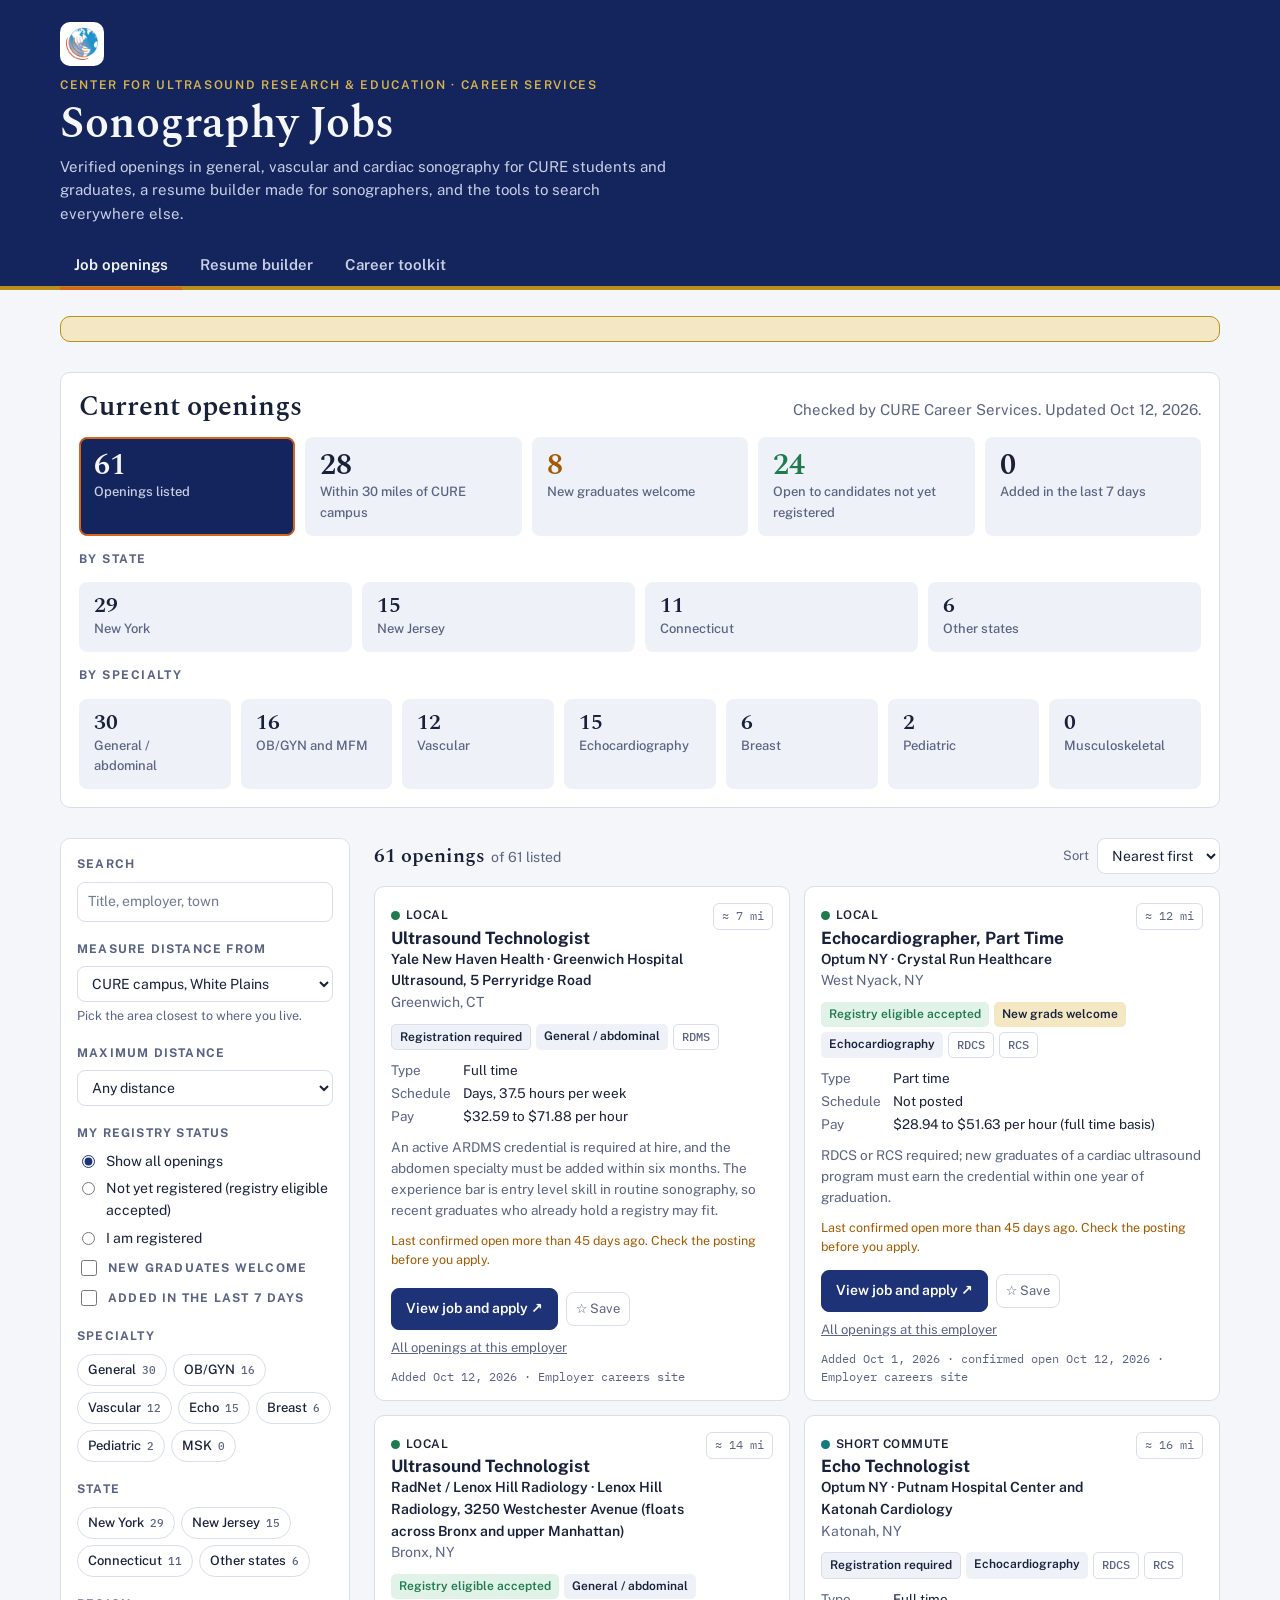
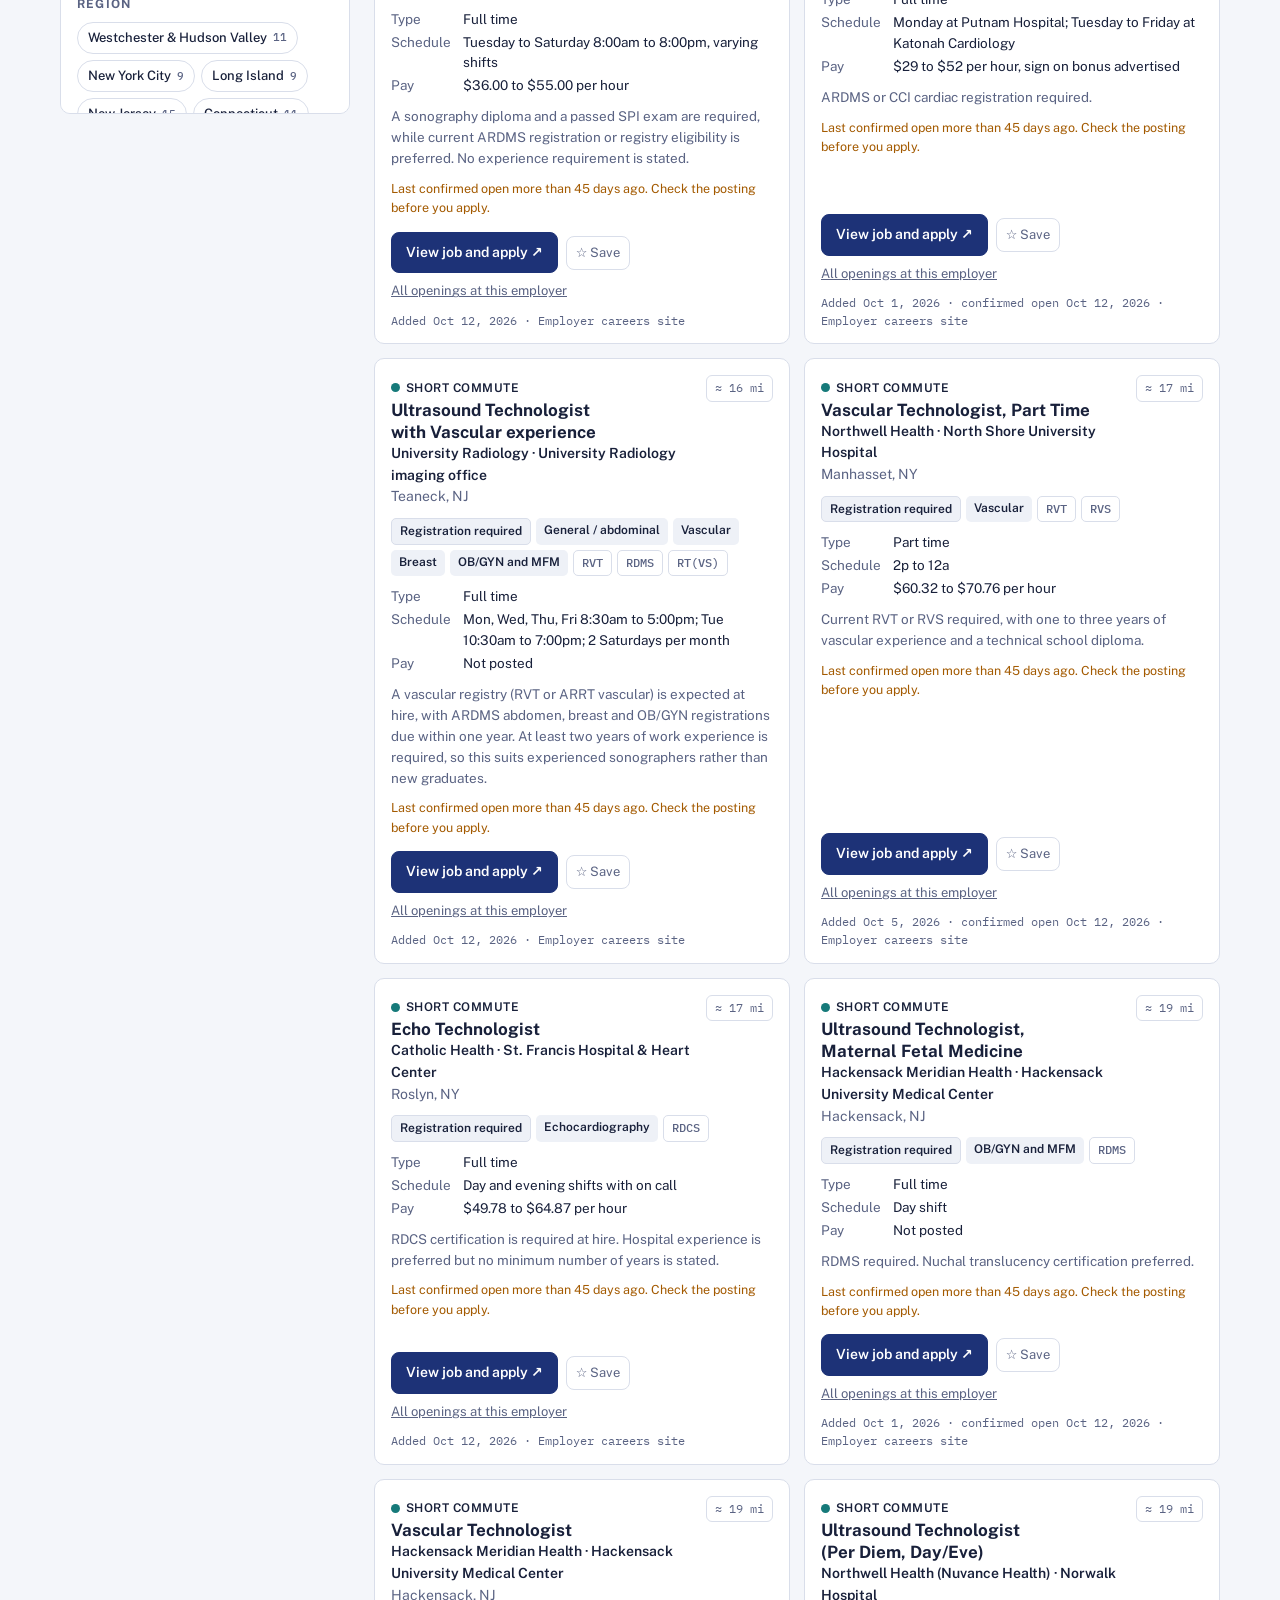
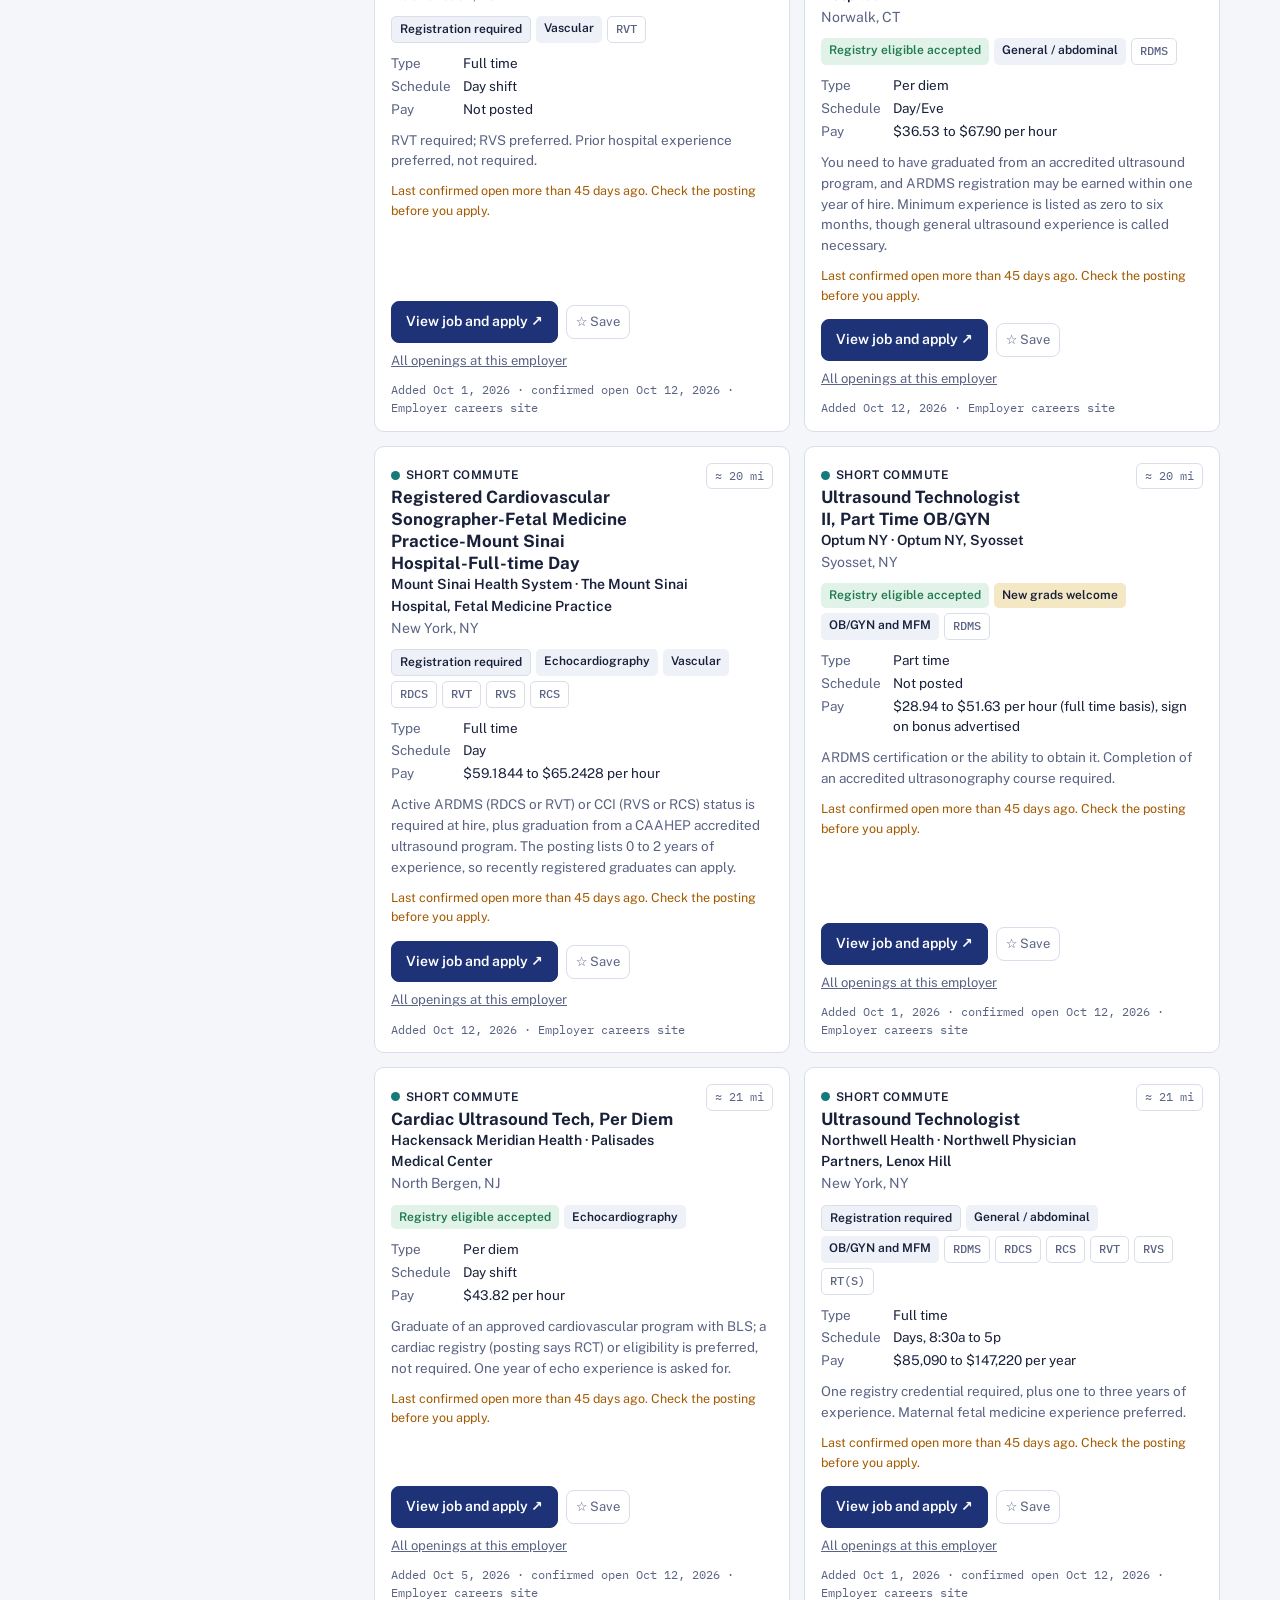
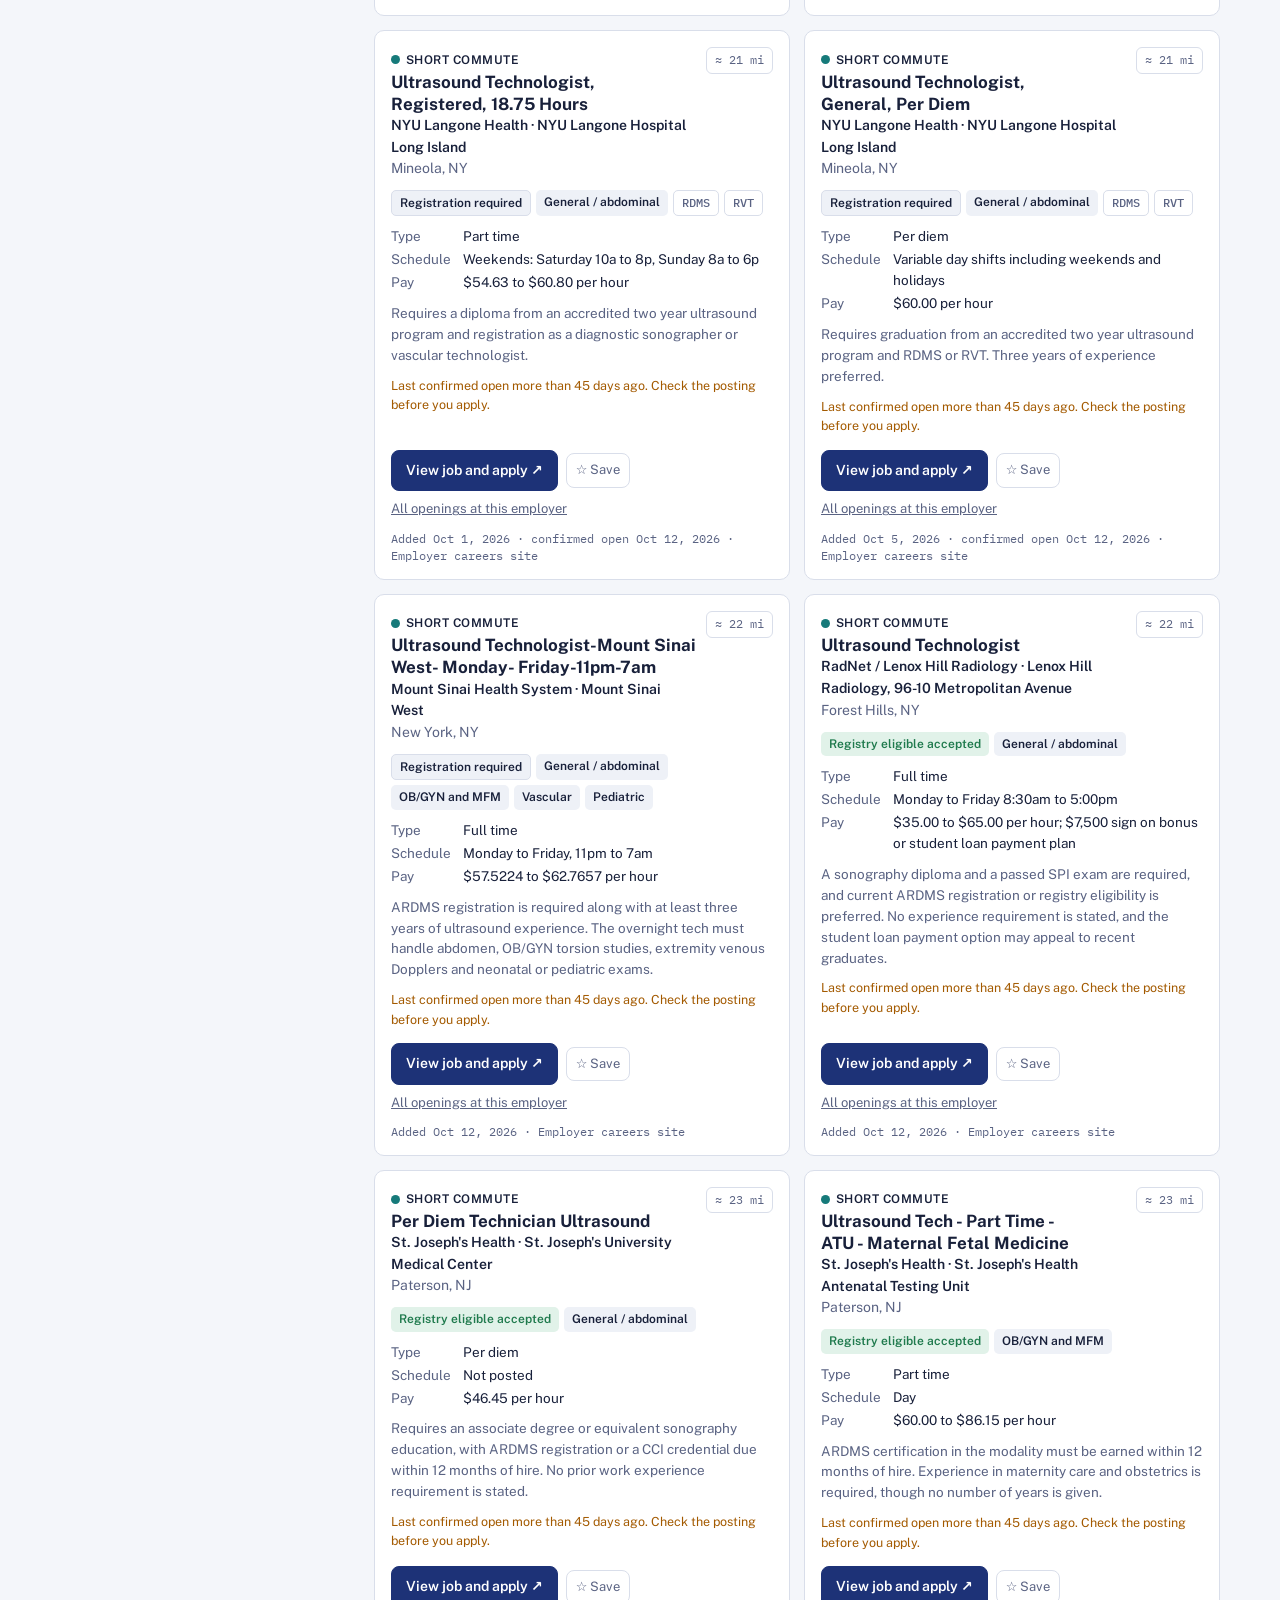
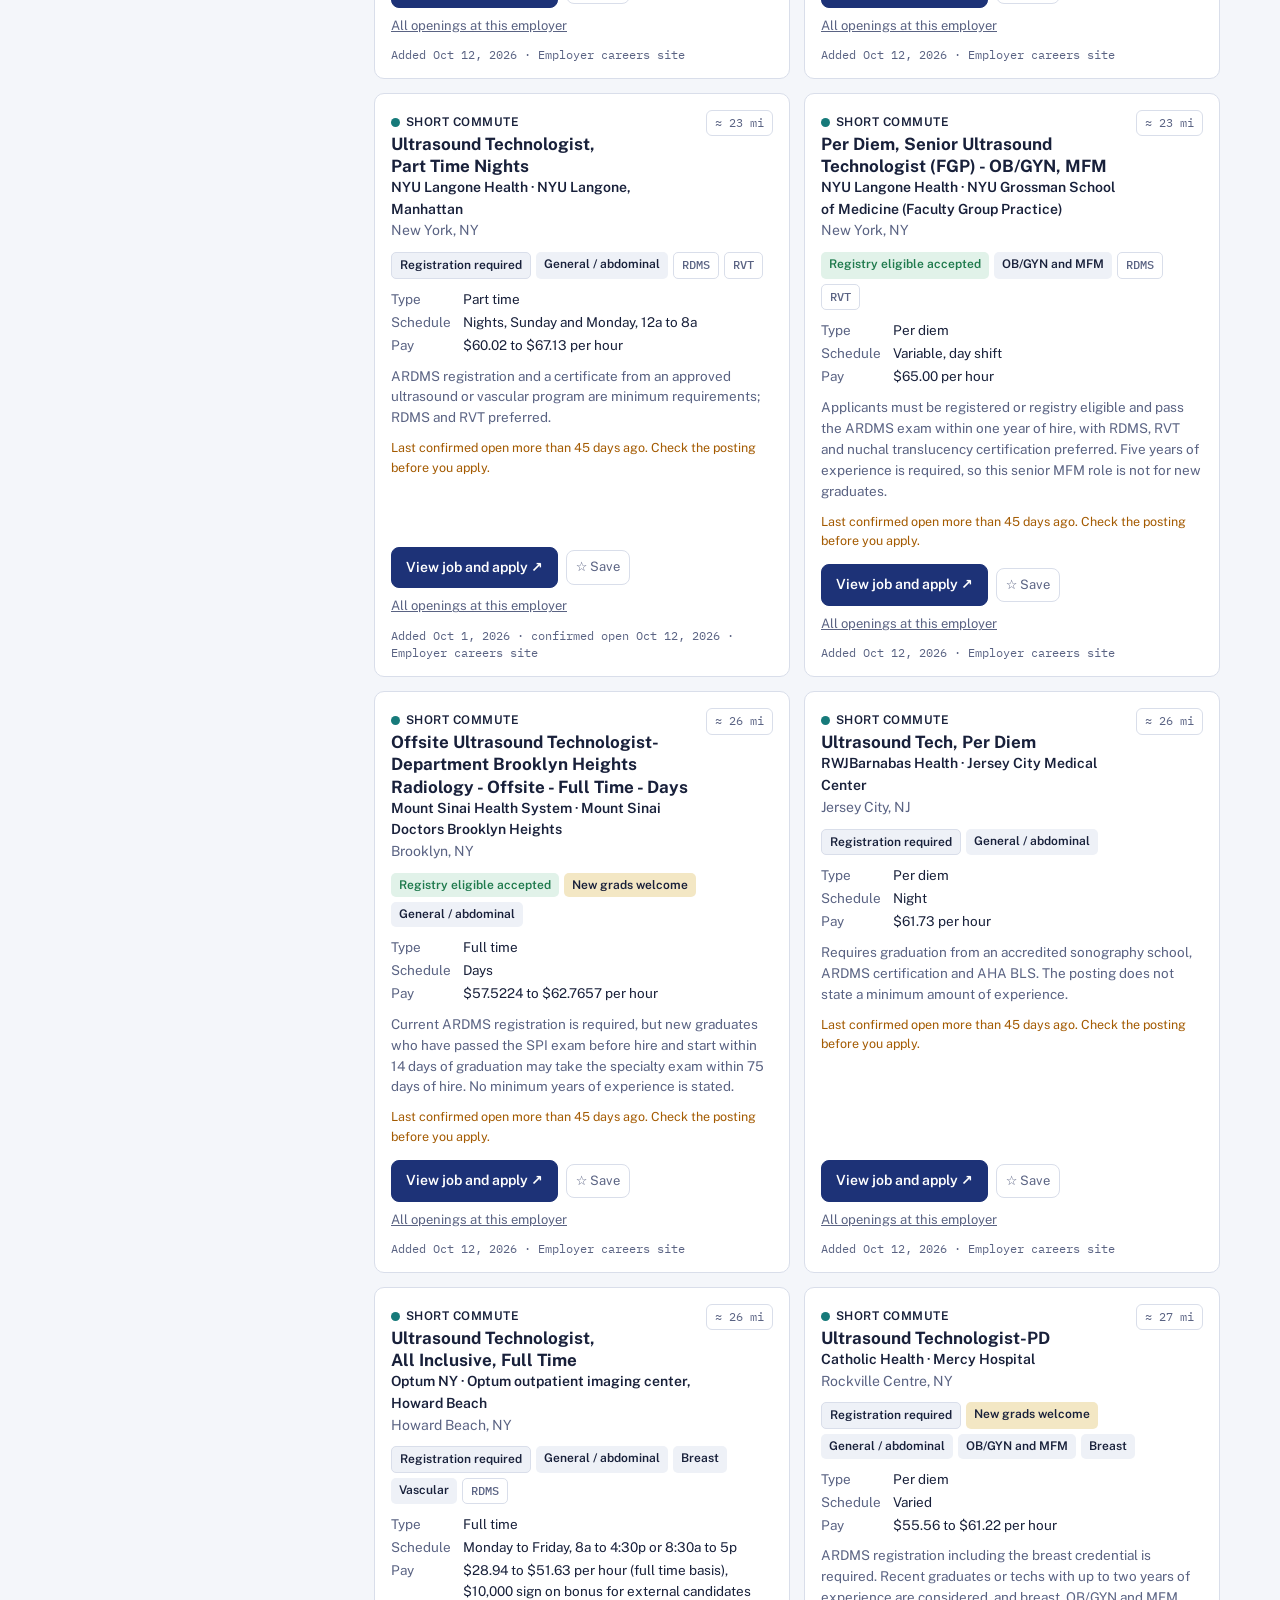
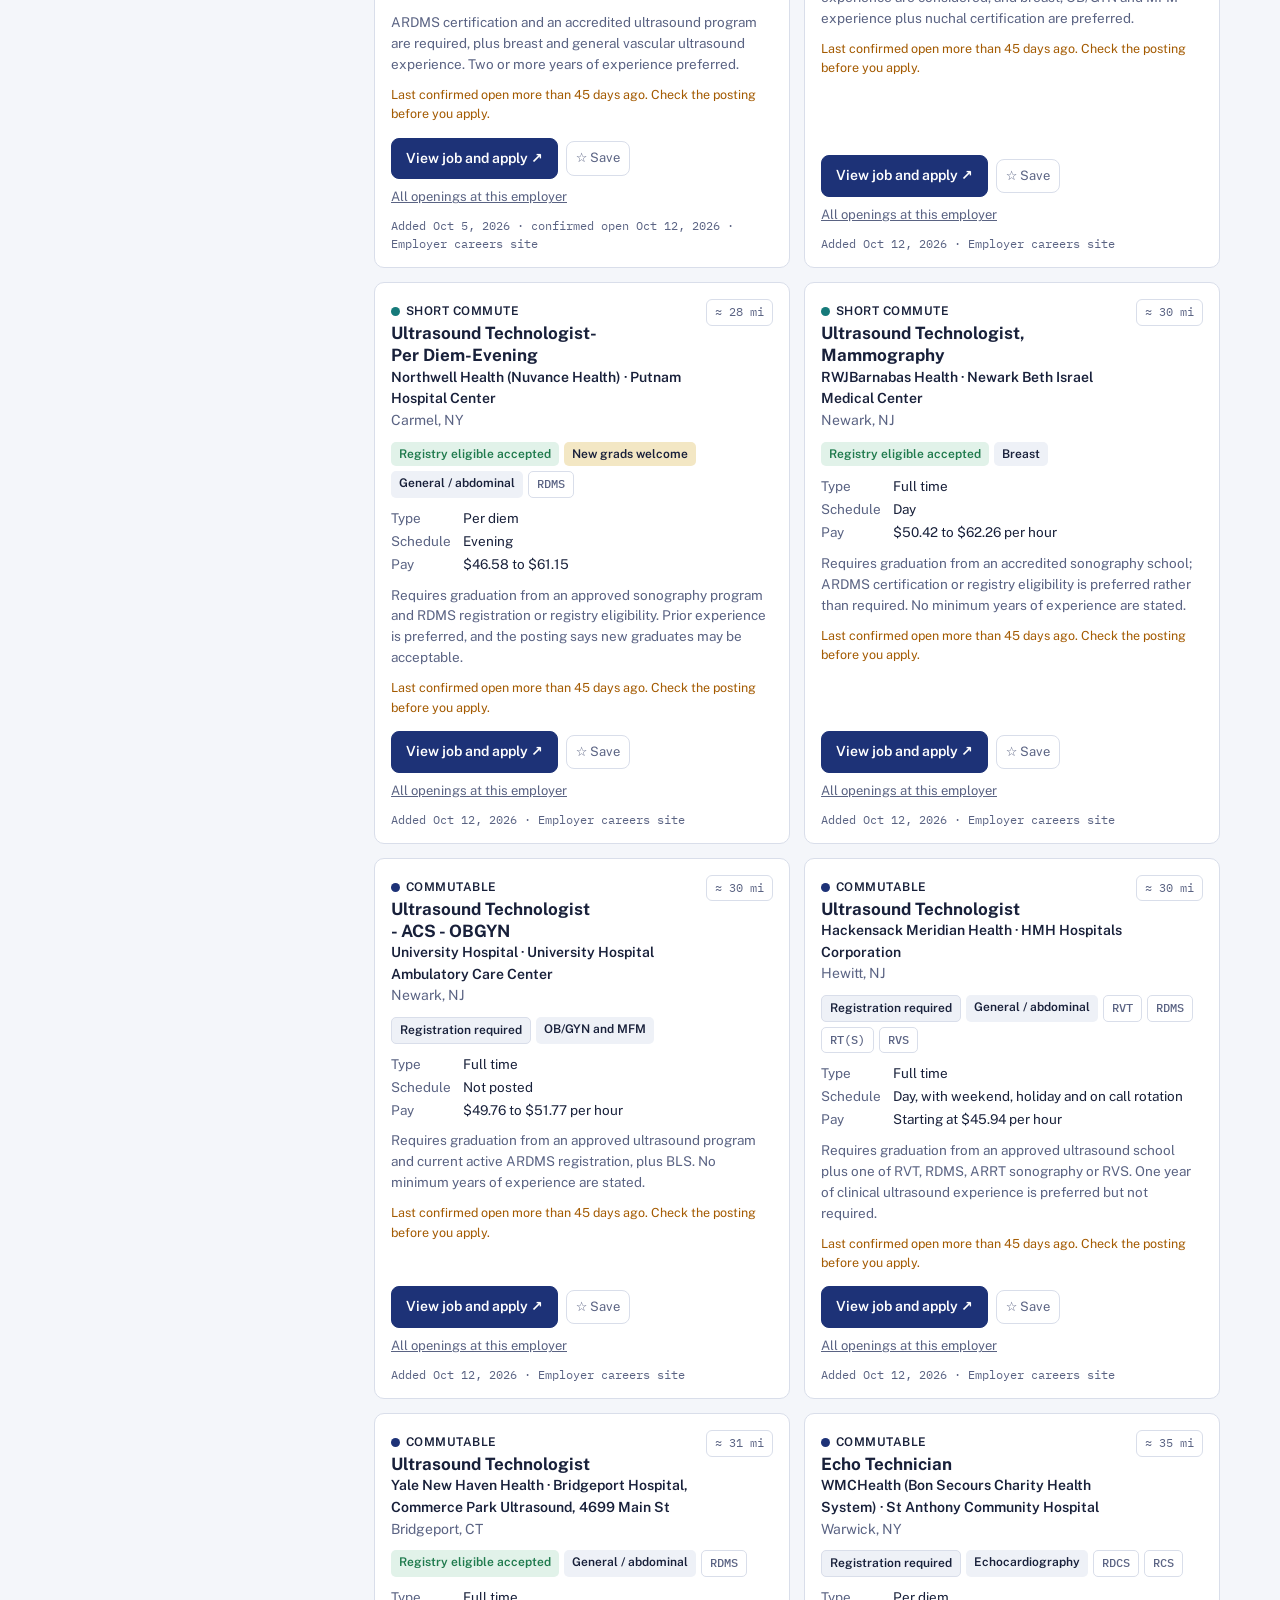
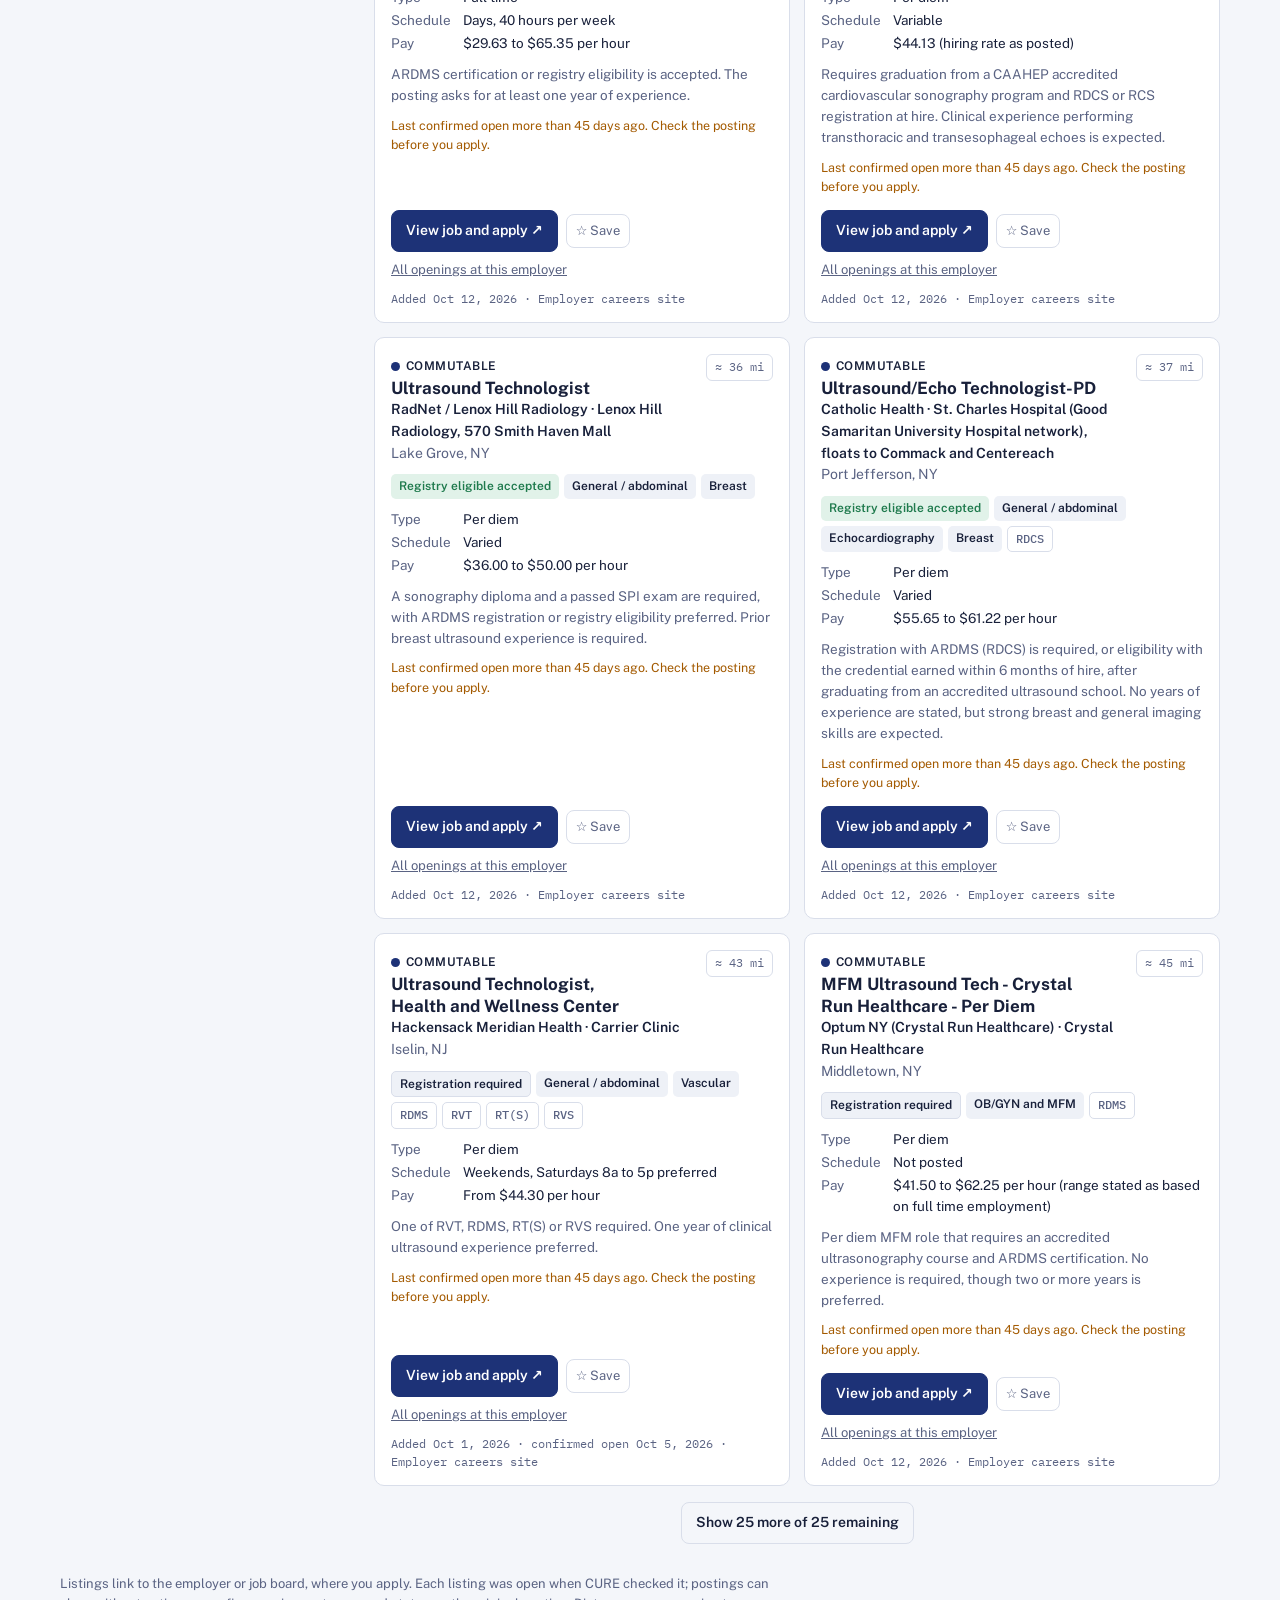
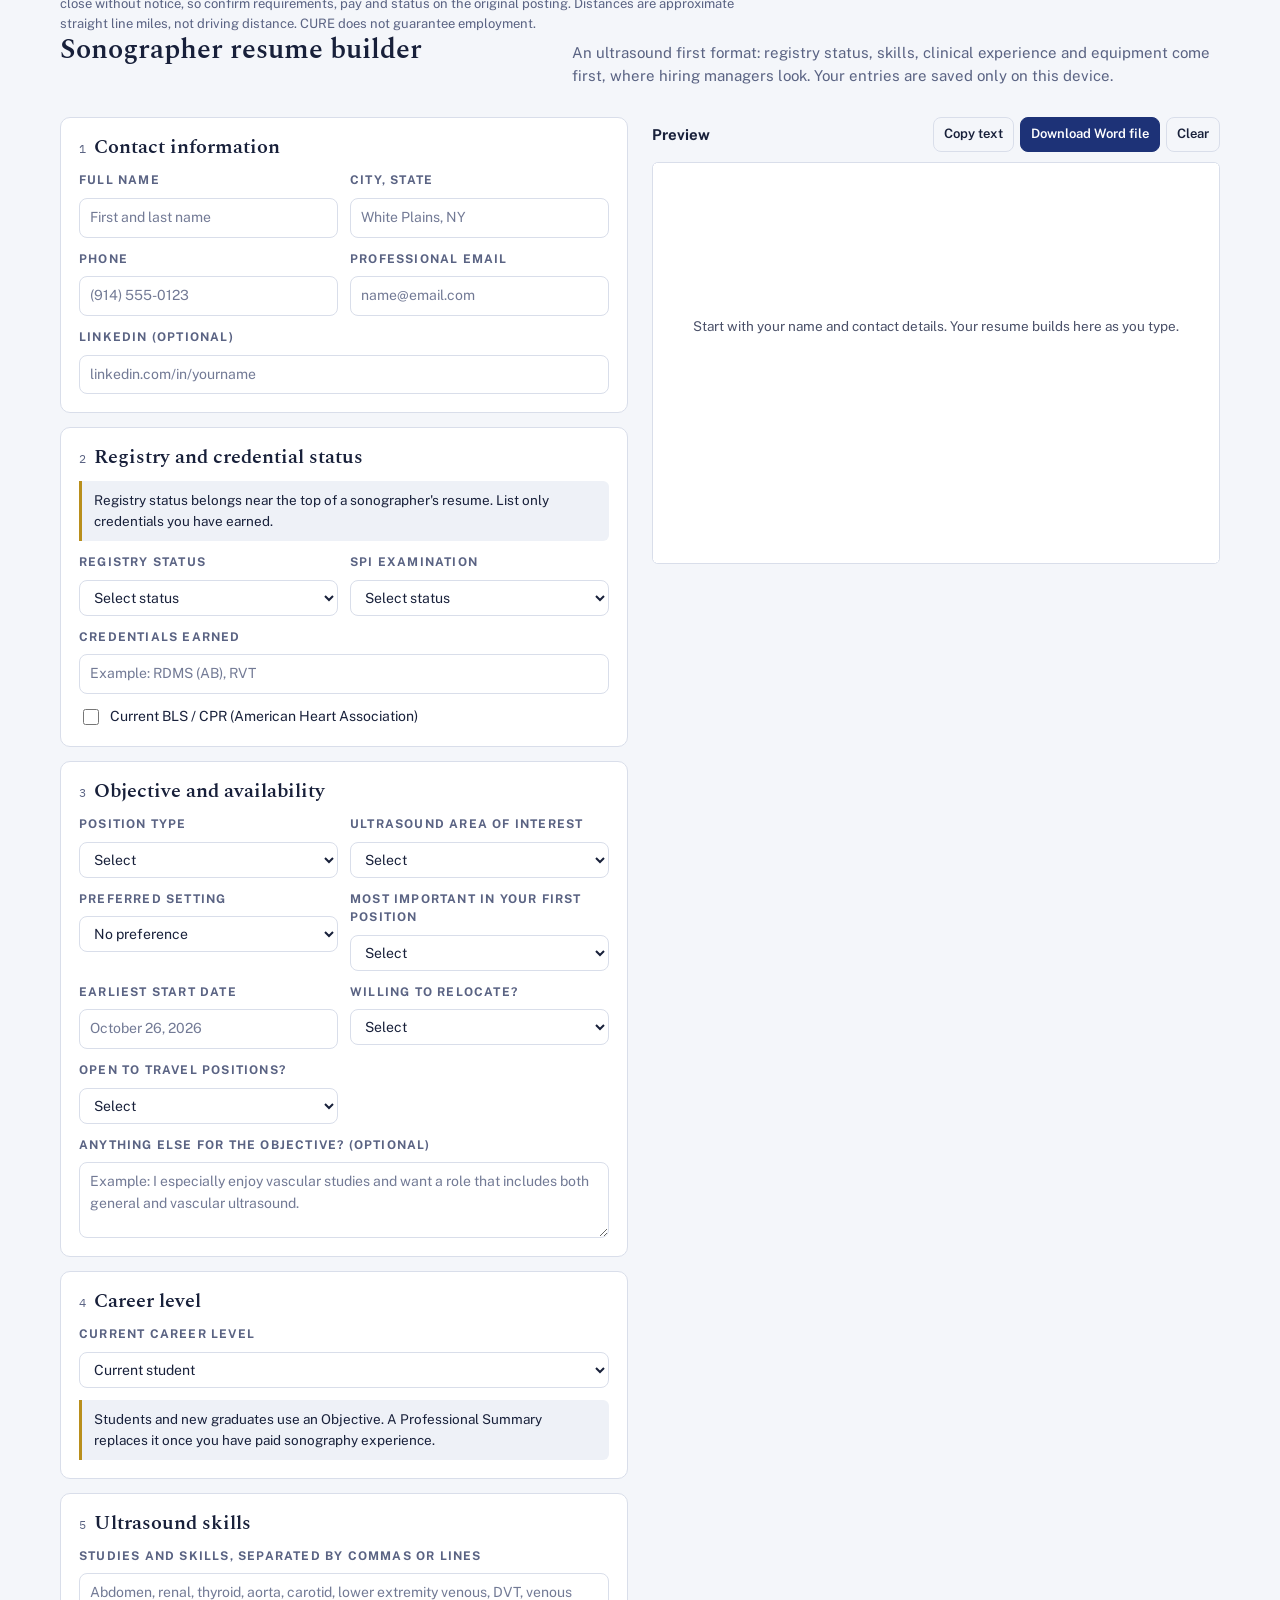
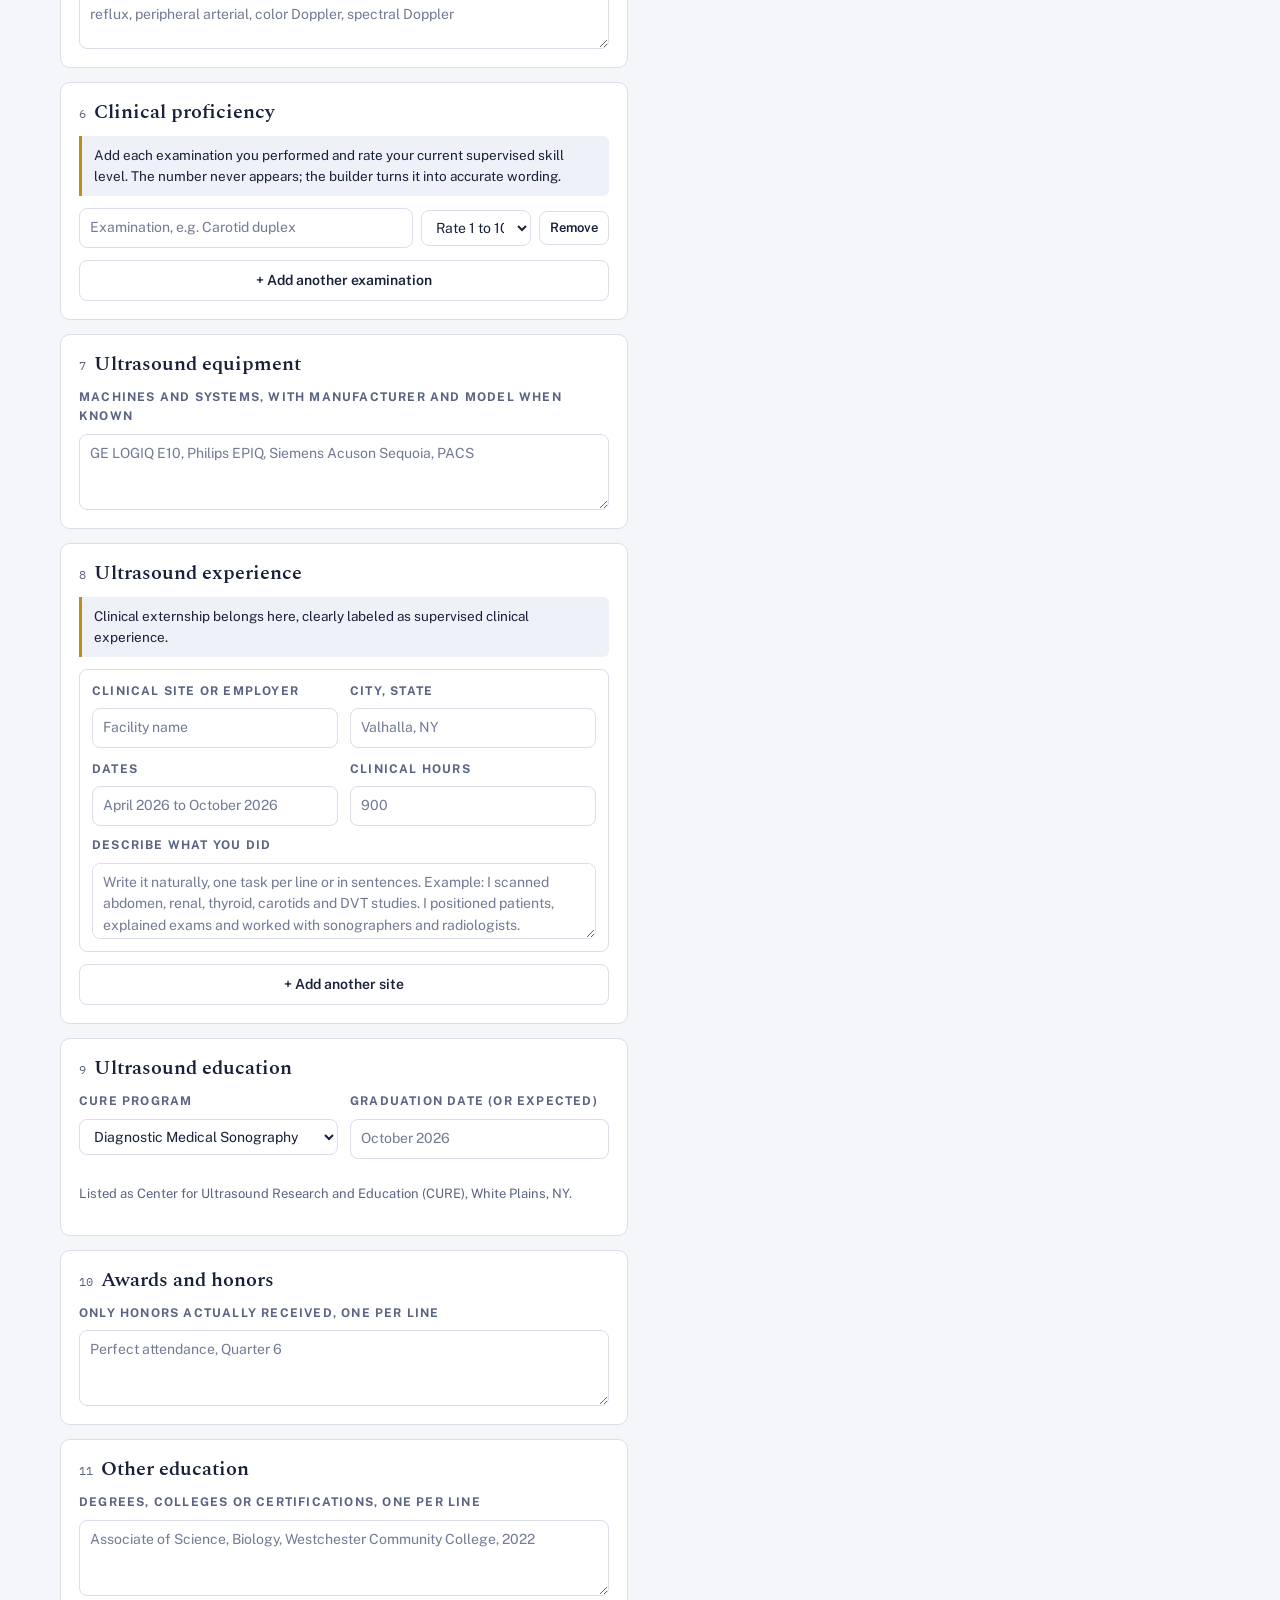
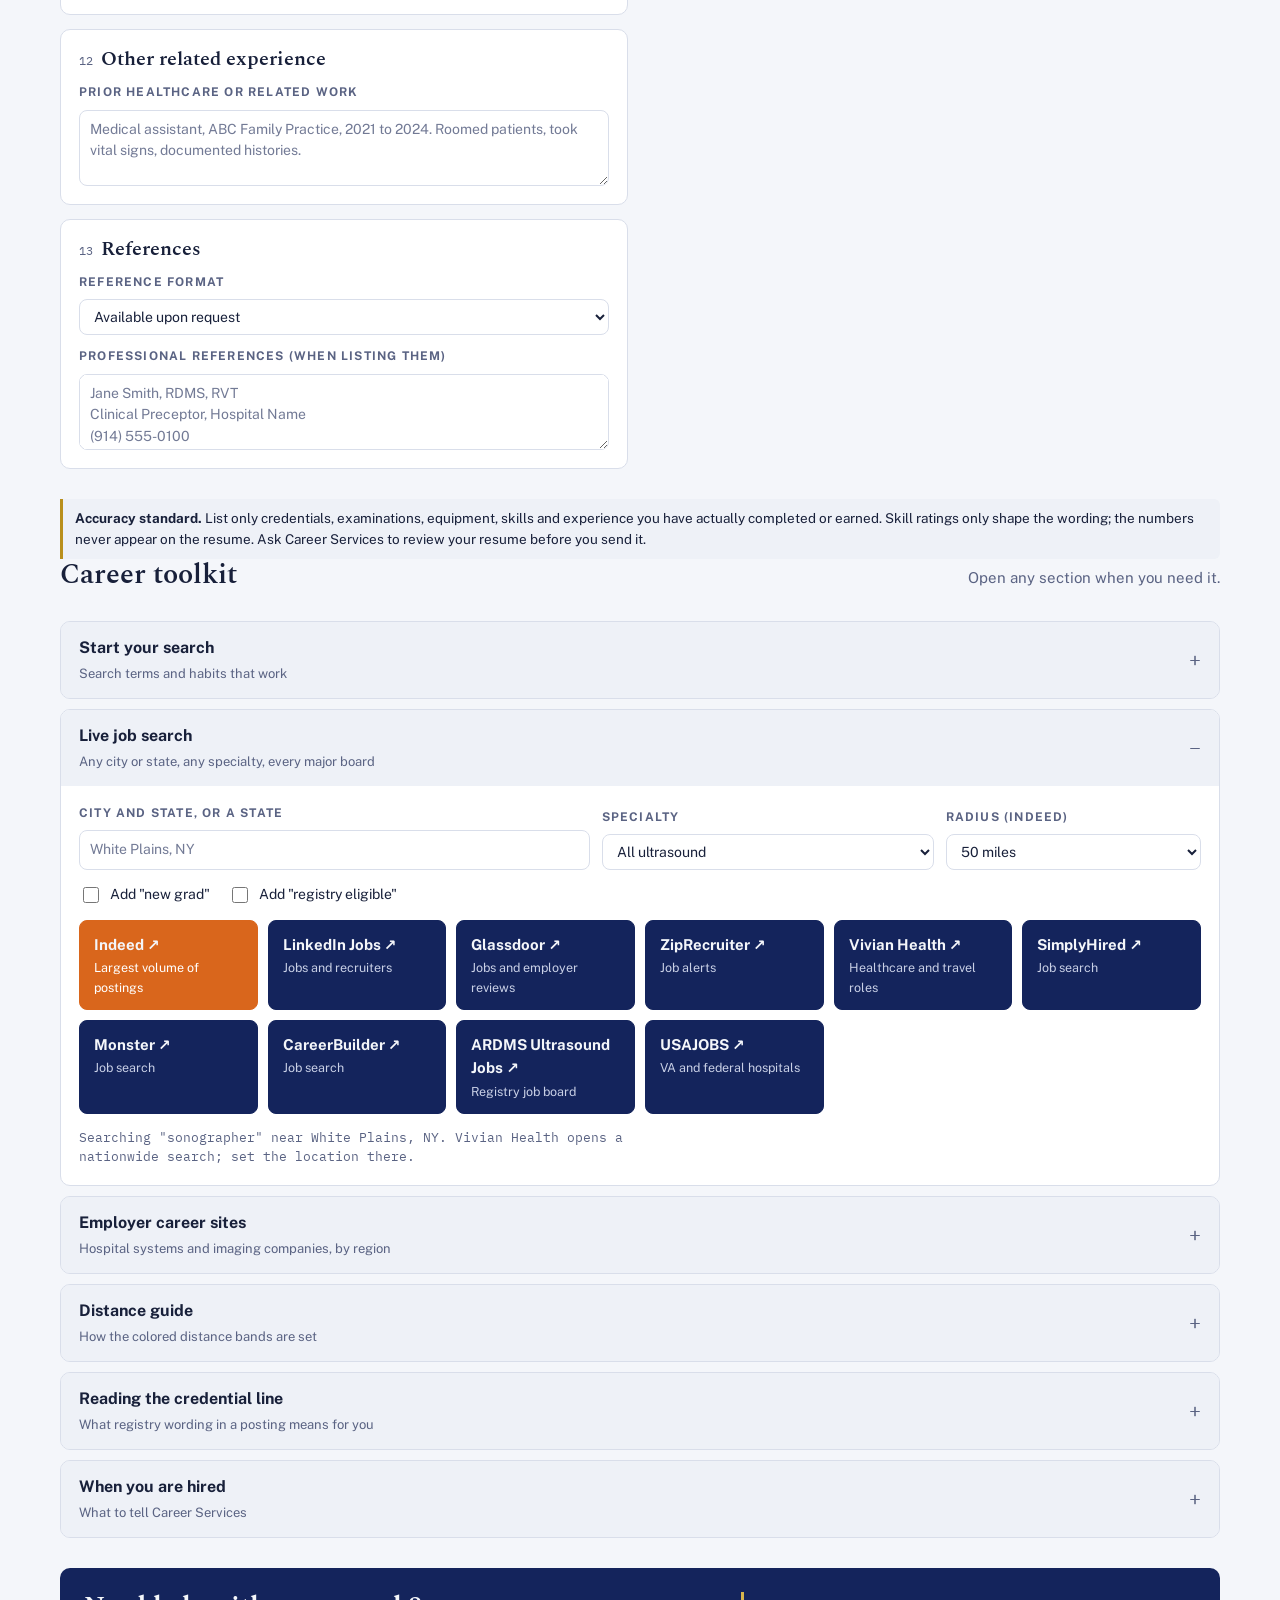
==== commit 88207729: "Sync 61 listings, fix tab links and stale app caching Load the October 12 listings from the staff pa" ====
--- a/index.html
+++ b/index.html
@@ -24,7 +24,7 @@
 <body>
 <div id="app"></div>
 <noscript><p style="padding:20px">CURE Jobs needs JavaScript turned on.</p></noscript>
-<script type="application/json" id="cure-data">{"updated":"2026-10-05","contact":{"office":"Career Services","where":"CURE, 333 Westchester Avenue, Suite W101, White Plains, NY","how":"Stop by Career Services or ask your Program Director to connect you with the Career Services Manager."},"jobs":[{"id":"nyu-23047434","title":"Ultrasound Technologist, Part Time Nights","employer":"NYU Langone Health","facility":"NYU Langone, Manhattan","city":"New York","state":"NY","town":"Manhattan, NY","lat":40.7421,"lng":-73.9739,"region":"nyc","mods":["general"],"type":"Part time","shift":"Nights, Sunday and Monday, 12a to 8a","pay":"$60.02 to $67.13 per hour","reg":"required","creds":["RDMS","RVT"],"newgrad":false,"url":"https://jobs.nyulangone.org/job/23047434/ultrasound-technologist-manhattan-part-time-night-shift-new-york-ny/","employerUrl":"https://jobs.nyulangone.org/","notes":"ARDMS registration and a certificate from an approved ultrasound or vascular program are minimum requirements; RDMS and RVT preferred.","source":"Employer careers site","added":"2026-10-01","checked":"2026-10-05"},{"id":"nyu-21912408","title":"Ultrasound Technologist, Registered, 18.75 Hours","employer":"NYU Langone Health","facility":"NYU Langone Hospital Long Island","city":"Mineola","state":"NY","town":"Mineola / Garden City, NY","lat":40.7409,"lng":-73.6423,"region":"li","mods":["general"],"type":"Part time","shift":"Weekends: Saturday 10a to 8p, Sunday 8a to 6p","pay":"$54.63 to $60.80 per hour","reg":"required","creds":["RDMS","RVT"],"newgrad":false,"url":"https://jobs.nyulangone.org/job/21912408/ultrasound-technologist-registered-18-75-hours-per-week-hospital-mineola-ny/","employerUrl":"https://jobs.nyulangone.org/","notes":"Requires a diploma from an accredited two year ultrasound program and registration as a diagnostic sonographer or vascular technologist.","source":"Employer careers site","added":"2026-10-01","checked":"2026-10-05"},{"id":"hmh-77048705424","title":"Ultrasound Technologist, Maternal Fetal Medicine","employer":"Hackensack Meridian Health","facility":"Hackensack University Medical Center","city":"Hackensack","state":"NJ","town":"Hackensack, NJ","lat":40.8838,"lng":-74.0566,"region":"nj","mods":["obgyn"],"type":"Full time","shift":"Day shift","pay":"Not posted","reg":"required","creds":["RDMS"],"newgrad":false,"url":"https://jobs.hackensackmeridianhealth.org/job/hackensack/ultrasound-technologist-mfm-full-time/19511/77048705424","employerUrl":"https://jobs.hackensackmeridianhealth.org/","notes":"RDMS required. Nuchal translucency certification preferred.","source":"Employer careers site","added":"2026-10-01","checked":"2026-10-05"},{"id":"hmh-73248430928","title":"Vascular Technologist","employer":"Hackensack Meridian Health","facility":"Hackensack University Medical Center","city":"Hackensack","state":"NJ","town":"Hackensack, NJ","lat":40.8838,"lng":-74.0566,"region":"nj","mods":["vascular"],"type":"Full time","shift":"Day shift","pay":"Not posted","reg":"required","creds":["RVT"],"newgrad":false,"url":"https://jobs.hackensackmeridianhealth.org/job/hackensack/vascular-technologist-full-time/19511/73248430928","employerUrl":"https://jobs.hackensackmeridianhealth.org/","notes":"RVT required; RVS preferred. Prior hospital experience preferred, not required.","source":"Employer careers site","added":"2026-10-01","checked":"2026-10-05"},{"id":"hmh-95638945072","title":"Vascular Technologist, Per Diem","employer":"Hackensack Meridian Health","facility":"JFK University Medical Center","city":"Edison","state":"NJ","town":"Edison / Iselin, NJ","lat":40.539,"lng":-74.3685,"region":"nj","mods":["vascular"],"type":"Per diem","shift":"Evening shift","pay":"From $37.69 per hour","reg":"required","creds":["RVT","RVS"],"newgrad":true,"url":"https://jobs.hackensackmeridianhealth.org/job/edison/vascular-technologist-per-diem/19511/95638945072","employerUrl":"https://jobs.hackensackmeridianhealth.org/","notes":"RVT or RVS required. Accepts one to two years of experience or a new graduate of an accredited program.","source":"Employer careers site","added":"2026-10-01","checked":"2026-10-05"},{"id":"hmh-95104762944","title":"Ultrasound Technologist, Health and Wellness Center","employer":"Hackensack Meridian Health","facility":"Carrier Clinic","city":"Iselin","state":"NJ","town":"Edison / Iselin, NJ","lat":40.5754,"lng":-74.3224,"region":"nj","mods":["general","vascular"],"type":"Per diem","shift":"Weekends, Saturdays 8a to 5p preferred","pay":"From $44.30 per hour","reg":"required","creds":["RDMS","RVT","RT(S)","RVS"],"newgrad":false,"url":"https://jobs.hackensackmeridianhealth.org/job/iselin/ultrasound-technologist-health-and-wellness-center/19511/95104762944","employerUrl":"https://jobs.hackensackmeridianhealth.org/","notes":"One of RVT, RDMS, RT(S) or RVS required. One year of clinical ultrasound experience preferred.","source":"Employer careers site","added":"2026-10-01","checked":"2026-10-05"},{"id":"hmh-98047631472","title":"Ultrasound Technologist, Per Diem","employer":"Hackensack Meridian Health","facility":"HMH Physician Services","city":"Asbury Park","state":"NJ","town":"Asbury Park / Neptune, NJ","lat":40.2204,"lng":-74.0121,"region":"nj","mods":["general"],"type":"Per diem","shift":"Day shift","pay":"From $44.30 per hour","reg":"required","creds":["RDMS"],"newgrad":false,"url":"https://jobs.hackensackmeridianhealth.org/job/asbury-park/ultrasound-technologist/19511/98047631472","employerUrl":"https://jobs.hackensackmeridianhealth.org/","notes":"RDMS and BLS required. One year of ultrasound experience preferred.","source":"Employer careers site","added":"2026-10-01","checked":"2026-10-05"},{"id":"optum-92872100080","title":"Ultrasound Technologist II, Part Time OB/GYN","employer":"Optum NY","facility":"Optum NY, Syosset","city":"Syosset","state":"NY","town":"Syosset / Hicksville, NY","lat":40.8262,"lng":-73.5021,"region":"li","mods":["obgyn"],"type":"Part time","shift":"Not posted","pay":"$28.94 to $51.63 per hour (full time basis), sign on bonus advertised","reg":"eligible","creds":["RDMS"],"newgrad":true,"url":"https://careers.unitedhealthgroup.com/job/syosset/optum-ny-pt-obgyn-ultrasound-technologist/34088/92872100080","employerUrl":"https://careers.unitedhealthgroup.com/","notes":"ARDMS certification or the ability to obtain it. Completion of an accredited ultrasonography course required.","source":"Employer careers site","added":"2026-10-01","checked":"2026-10-05"},{"id":"northwell-23485793","title":"Ultrasound Technologist","employer":"Northwell Health","facility":"Northwell Physician Partners, Lenox Hill","city":"New York","state":"NY","town":"Manhattan, NY","lat":40.7739,"lng":-73.9605,"region":"nyc","mods":["general","obgyn"],"type":"Full time","shift":"Days, 8:30a to 5p","pay":"$85,090 to $147,220 per year","reg":"required","creds":["RDMS","RDCS","RCS","RVT","RVS","RT(S)"],"newgrad":false,"url":"https://jobs.northwell.edu/job-3/23485793/ultrasound-technologist-new-york-ny/","employerUrl":"https://jobs.northwell.edu/","notes":"One registry credential required, plus one to three years of experience. Maternal fetal medicine experience preferred.","source":"Employer careers site","added":"2026-10-01","checked":"2026-10-05"},{"id":"northwell-23281902","title":"Ultrasound Technologist, Per Diem","employer":"Northwell Health","facility":"North Fork Radiology","city":"Riverhead","state":"NY","town":"Riverhead, NY","lat":40.917,"lng":-72.662,"region":"li","mods":["general"],"type":"Per diem","shift":"Weekdays and weekends, 8a to 4:30p","pay":"$67.39 per hour","reg":"required","creds":["RDMS","RDCS","RCS","RVT","RVS","RT(S)","RT(VS)"],"newgrad":false,"url":"https://jobs.northwell.edu/job-3/23281902/ultrasound-technologist-riverhead-ny/","employerUrl":"https://jobs.northwell.edu/","notes":"One registry credential and one to three years of experience required.","source":"Employer careers site","added":"2026-10-01","checked":"2026-10-05"},{"id":"optum-96162114320","title":"Ultrasound Technologist II","employer":"Optum NY","facility":"Optum NY/NJ, Poughkeepsie","city":"Poughkeepsie","state":"NY","town":"Poughkeepsie, NY","lat":41.7004,"lng":-73.921,"region":"whv","mods":["general"],"type":"Full time","shift":"Not posted","pay":"$41.50 to $62.25 per hour, sign on bonus advertised","reg":"eligible","creds":["RDMS"],"newgrad":false,"url":"https://careers.unitedhealthgroup.com/job/poughkeepsie/ultrasound-technologist/34088/96162114320","employerUrl":"https://careers.unitedhealthgroup.com/","notes":"ARDMS certification or the ability to obtain it.","source":"Employer careers site","posted":"2026-08-27","added":"2026-10-01","checked":"2026-10-05"},{"id":"optum-96887683248","title":"Echo Technologist","employer":"Optum NY","facility":"Putnam Hospital Center and Katonah Cardiology","city":"Katonah","state":"NY","town":"Katonah, NY","lat":41.259,"lng":-73.6851,"region":"whv","mods":["echo"],"type":"Full time","shift":"Monday at Putnam Hospital; Tuesday to Friday at Katonah Cardiology","pay":"$29 to $52 per hour, sign on bonus advertised","reg":"required","creds":["RDCS","RCS"],"newgrad":false,"url":"https://careers.unitedhealthgroup.com/job/katonah/echo-technologist/34088/96887683248","employerUrl":"https://careers.unitedhealthgroup.com/","notes":"ARDMS or CCI cardiac registration required.","source":"Employer careers site","posted":"2026-06-24","added":"2026-10-01","checked":"2026-10-05"},{"id":"optum-93760954992","title":"Echocardiographer, Part Time","employer":"Optum NY","facility":"Crystal Run Healthcare","city":"West Nyack","state":"NY","town":"West Nyack / Nyack, NY","lat":41.0965,"lng":-73.9732,"region":"whv","mods":["echo"],"type":"Part time","shift":"Not posted","pay":"$28.94 to $51.63 per hour (full time basis)","reg":"eligible","creds":["RDCS","RCS"],"newgrad":true,"url":"https://careers.unitedhealthgroup.com/job/west-nyack/echocardiographer-part-time-crystal-run-healthcare/34088/93760954992","employerUrl":"https://careers.unitedhealthgroup.com/","notes":"RDCS or RCS required; new graduates of a cardiac ultrasound program must earn the credential within one year of graduation.","source":"Employer careers site","posted":"2026-04-09","added":"2026-10-01","checked":"2026-10-05"},{"id":"ochsner-89346150480","title":"Sonographer, New Grad","employer":"Ochsner Health","facility":"Ochsner Medical Center","city":"New Orleans","state":"LA","lat":29.9511,"lng":-90.0715,"region":"reloc","mods":["general"],"type":"Full time","shift":"Not posted","pay":"Sign on bonus up to $20,000 advertised","reg":"eligible","creds":["RDMS"],"newgrad":true,"url":"https://careers.ochsner.org/job/new-orleans/sonographer-new-grad-all-locations/47519/89346150480","employerUrl":"https://careers.ochsner.org/","notes":"New graduate role. RDMS must be earned within one year of hire.","source":"Employer careers site","added":"2026-10-01","checked":"2026-10-05"},{"id":"atrium-23902829","title":"Ultrasound Tech, PRN","employer":"Atrium Health (Advocate Health)","facility":"Carolinas Medical Center","city":"Charlotte","state":"NC","lat":35.2271,"lng":-80.8431,"region":"reloc","mods":["general"],"type":"Per diem","shift":"Days, Monday to Saturday","pay":"$42.00 per hour","reg":"required","creds":["RDMS","RT(S)"],"newgrad":false,"url":"https://careers.advocatehealth.org/job/23902829/ultrasound-tech-prn-charlotte-nc/","employerUrl":"https://careers.advocatehealth.org/","notes":"ARDMS or ARRT sonography certification and BLS required.","source":"Employer careers site","added":"2026-10-01","checked":"2026-10-05"},{"city":"North Bergen","creds":[],"employer":"Hackensack Meridian Health","employerUrl":"https://jobs.hackensackmeridianhealth.org/","facility":"Palisades Medical Center","lat":40.8043,"lng":-74.0121,"mods":["echo"],"newgrad":false,"notes":"Graduate of an approved cardiovascular program with BLS; a cardiac registry (posting says RCT) or eligibility is preferred, not required. One year of echo experience is asked for.","pay":"$43.82 per hour","reg":"eligible","region":"nj","shift":"Day shift","source":"Employer careers site","state":"NJ","title":"Cardiac Ultrasound Tech, Per Diem","type":"Per diem","url":"https://jobs.hackensackmeridianhealth.org/job/north-bergen/cardiac-ultrasound-tech-per-diem/19511/85746595728","id":"hmh-2025-169641","added":"2026-10-05","checked":"2026-10-05"},{"city":"Manhasset","creds":["RVT","RVS"],"employer":"Northwell Health","employerUrl":"https://jobs.northwell.edu/","facility":"North Shore University Hospital","lat":40.7979,"lng":-73.6996,"mods":["vascular"],"newgrad":false,"notes":"Current RVT or RVS required, with one to three years of vascular experience and a technical school diploma.","pay":"$60.32 to $70.76 per hour","reg":"required","region":"li","shift":"2p to 12a","source":"Employer careers site","state":"NY","title":"Vascular Technologist, Part Time","type":"Part time","url":"https://jobs.northwell.edu/job-3/23365261/vascular-technologist-manhasset-ny/","id":"northwell-188230","added":"2026-10-05","checked":"2026-10-05"},{"city":"New York","creds":["RDCS","RCS"],"employer":"NewYork-Presbyterian","employerUrl":"https://careers.nyp.org/","facility":"Weill Cornell Medical Center","lat":40.7644,"lng":-73.9545,"mods":["echo"],"newgrad":false,"notes":"Must be a cardiovascular ultrasound program graduate with BLS; RDCS or RCS can be earned within one year of hire. At least one year of experience is required.","pay":"$59.85 to $71.51 per hour","posted":"2026-06-17","reg":"eligible","region":"nyc","shift":"Wednesday to Saturday; 6a to 4p Wednesday to Friday, 6a to 3:30p Saturday","source":"Employer careers site","state":"NY","title":"Echo Tech, Sonographer, Full Time Mornings","town":"Manhattan, NY","type":"Full time","url":"https://careers.nyp.org/job/manhattan/echo-tech-sonographer-full-time-mornings/19715/96579545840","id":"nyp-00879031","added":"2026-10-05","checked":"2026-10-05"},{"city":"Mineola","creds":["RDMS","RVT"],"employer":"NYU Langone Health","employerUrl":"https://jobs.nyulangone.org/","facility":"NYU Langone Hospital Long Island","lat":40.7409,"lng":-73.6423,"mods":["general"],"newgrad":false,"notes":"Requires graduation from an accredited two year ultrasound program and RDMS or RVT. Three years of experience preferred.","pay":"$60.00 per hour","reg":"required","region":"li","shift":"Variable day shifts including weekends and holidays","source":"Employer careers site","state":"NY","title":"Ultrasound Technologist, General, Per Diem","town":"Mineola / Garden City, NY","type":"Per diem","url":"https://jobs.nyulangone.org/job/23687961/ultrasound-technologist-general-per-diem-hospital-mineola-ny/","id":"nyu-RR00122871","added":"2026-10-05","checked":"2026-10-05"},{"city":"Poughkeepsie","creds":["RDMS"],"employer":"Optum NY","employerUrl":"https://careers.unitedhealthgroup.com/","facility":"Optum, Poughkeepsie","lat":41.7004,"lng":-73.921,"mods":["general"],"newgrad":false,"notes":"ARDMS certification and completion of an accredited ultrasound program are required. Five years of experience is preferred but not required.","pay":"$28.27 to $50.48 per hour (full time basis), $5,000 sign on bonus for external candidates","posted":"2026-03-17","reg":"required","region":"whv","shift":"Not posted","source":"Employer careers site","state":"NY","title":"Ultrasound Technologist, Per Diem","town":"Poughkeepsie, NY","type":"Per diem","url":"https://careers.unitedhealthgroup.com/job/poughkeepsie/ultrasound-technologist-per-diem/34088/92872070256","id":"optum-2286483","added":"2026-10-05","checked":"2026-10-05"},{"city":"Howard Beach","creds":["RDMS"],"employer":"Optum NY","employerUrl":"https://careers.unitedhealthgroup.com/","facility":"Optum outpatient imaging center, Howard Beach","lat":40.6571,"lng":-73.843,"mods":["general","breast","vascular"],"newgrad":false,"notes":"ARDMS certification and an accredited ultrasound program are required, plus breast and general vascular ultrasound experience. Two or more years of experience preferred.","pay":"$28.94 to $51.63 per hour (full time basis), $10,000 sign on bonus for external candidates","posted":"2026-05-04","reg":"required","region":"nyc","shift":"Monday to Friday, 8a to 4:30p or 8:30a to 5p","source":"Employer careers site","state":"NY","title":"Ultrasound Technologist, All Inclusive, Full Time","town":"Queens, NY","type":"Full time","url":"https://careers.unitedhealthgroup.com/job/new-york/ultrasound-technologist-all-inclusive-full-time-howard-beach-ny/34088/94706793120","id":"optum-2360794","added":"2026-10-05","checked":"2026-10-05"}]}</script>
+<script type="application/json" id="cure-data">{"updated":"2026-10-12","contact":{"office":"Career Services","where":"CURE, 333 Westchester Avenue, Suite W101, White Plains, NY","how":"Stop by Career Services or ask your Program Director to connect you with the Career Services Manager."},"jobs":[{"id":"nyu-23047434","title":"Ultrasound Technologist, Part Time Nights","employer":"NYU Langone Health","facility":"NYU Langone, Manhattan","city":"New York","state":"NY","town":"Manhattan, NY","lat":40.7421,"lng":-73.9739,"region":"nyc","mods":["general"],"type":"Part time","shift":"Nights, Sunday and Monday, 12a to 8a","pay":"$60.02 to $67.13 per hour","reg":"required","creds":["RDMS","RVT"],"newgrad":false,"url":"https://jobs.nyulangone.org/job/23047434/ultrasound-technologist-manhattan-part-time-night-shift-new-york-ny/","employerUrl":"https://jobs.nyulangone.org/","notes":"ARDMS registration and a certificate from an approved ultrasound or vascular program are minimum requirements; RDMS and RVT preferred.","source":"Employer careers site","added":"2026-10-01","checked":"2026-10-12"},{"id":"nyu-21912408","title":"Ultrasound Technologist, Registered, 18.75 Hours","employer":"NYU Langone Health","facility":"NYU Langone Hospital Long Island","city":"Mineola","state":"NY","town":"Mineola / Garden City, NY","lat":40.7409,"lng":-73.6423,"region":"li","mods":["general"],"type":"Part time","shift":"Weekends: Saturday 10a to 8p, Sunday 8a to 6p","pay":"$54.63 to $60.80 per hour","reg":"required","creds":["RDMS","RVT"],"newgrad":false,"url":"https://jobs.nyulangone.org/job/21912408/ultrasound-technologist-registered-18-75-hours-per-week-hospital-mineola-ny/","employerUrl":"https://jobs.nyulangone.org/","notes":"Requires a diploma from an accredited two year ultrasound program and registration as a diagnostic sonographer or vascular technologist.","source":"Employer careers site","added":"2026-10-01","checked":"2026-10-12"},{"id":"hmh-77048705424","title":"Ultrasound Technologist, Maternal Fetal Medicine","employer":"Hackensack Meridian Health","facility":"Hackensack University Medical Center","city":"Hackensack","state":"NJ","town":"Hackensack, NJ","lat":40.8838,"lng":-74.0566,"region":"nj","mods":["obgyn"],"type":"Full time","shift":"Day shift","pay":"Not posted","reg":"required","creds":["RDMS"],"newgrad":false,"url":"https://jobs.hackensackmeridianhealth.org/job/hackensack/ultrasound-technologist-mfm-full-time/19511/77048705424","employerUrl":"https://jobs.hackensackmeridianhealth.org/","notes":"RDMS required. Nuchal translucency certification preferred.","source":"Employer careers site","added":"2026-10-01","checked":"2026-10-12"},{"id":"hmh-73248430928","title":"Vascular Technologist","employer":"Hackensack Meridian Health","facility":"Hackensack University Medical Center","city":"Hackensack","state":"NJ","town":"Hackensack, NJ","lat":40.8838,"lng":-74.0566,"region":"nj","mods":["vascular"],"type":"Full time","shift":"Day shift","pay":"Not posted","reg":"required","creds":["RVT"],"newgrad":false,"url":"https://jobs.hackensackmeridianhealth.org/job/hackensack/vascular-technologist-full-time/19511/73248430928","employerUrl":"https://jobs.hackensackmeridianhealth.org/","notes":"RVT required; RVS preferred. Prior hospital experience preferred, not required.","source":"Employer careers site","added":"2026-10-01","checked":"2026-10-12"},{"id":"hmh-95638945072","title":"Vascular Technologist, Per Diem","employer":"Hackensack Meridian Health","facility":"JFK University Medical Center","city":"Edison","state":"NJ","town":"Edison / Iselin, NJ","lat":40.539,"lng":-74.3685,"region":"nj","mods":["vascular"],"type":"Per diem","shift":"Evening shift","pay":"From $37.69 per hour","reg":"required","creds":["RVT","RVS"],"newgrad":true,"url":"https://jobs.hackensackmeridianhealth.org/job/edison/vascular-technologist-per-diem/19511/95638945072","employerUrl":"https://jobs.hackensackmeridianhealth.org/","notes":"RVT or RVS required. Accepts one to two years of experience or a new graduate of an accredited program.","source":"Employer careers site","added":"2026-10-01","checked":"2026-10-12"},{"id":"hmh-95104762944","title":"Ultrasound Technologist, Health and Wellness Center","employer":"Hackensack Meridian Health","facility":"Carrier Clinic","city":"Iselin","state":"NJ","town":"Edison / Iselin, NJ","lat":40.5754,"lng":-74.3224,"region":"nj","mods":["general","vascular"],"type":"Per diem","shift":"Weekends, Saturdays 8a to 5p preferred","pay":"From $44.30 per hour","reg":"required","creds":["RDMS","RVT","RT(S)","RVS"],"newgrad":false,"url":"https://jobs.hackensackmeridianhealth.org/job/iselin/ultrasound-technologist-health-and-wellness-center/19511/95104762944","employerUrl":"https://jobs.hackensackmeridianhealth.org/","notes":"One of RVT, RDMS, RT(S) or RVS required. One year of clinical ultrasound experience preferred.","source":"Employer careers site","added":"2026-10-01","checked":"2026-10-05"},{"id":"hmh-98047631472","title":"Ultrasound Technologist, Per Diem","employer":"Hackensack Meridian Health","facility":"HMH Physician Services","city":"Asbury Park","state":"NJ","town":"Asbury Park / Neptune, NJ","lat":40.2204,"lng":-74.0121,"region":"nj","mods":["general"],"type":"Per diem","shift":"Day shift","pay":"From $44.30 per hour","reg":"required","creds":["RDMS"],"newgrad":false,"url":"https://jobs.hackensackmeridianhealth.org/job/asbury-park/ultrasound-technologist/19511/98047631472","employerUrl":"https://jobs.hackensackmeridianhealth.org/","notes":"RDMS and BLS required. One year of ultrasound experience preferred.","source":"Employer careers site","added":"2026-10-01","checked":"2026-10-12"},{"id":"optum-92872100080","title":"Ultrasound Technologist II, Part Time OB/GYN","employer":"Optum NY","facility":"Optum NY, Syosset","city":"Syosset","state":"NY","town":"Syosset / Hicksville, NY","lat":40.8262,"lng":-73.5021,"region":"li","mods":["obgyn"],"type":"Part time","shift":"Not posted","pay":"$28.94 to $51.63 per hour (full time basis), sign on bonus advertised","reg":"eligible","creds":["RDMS"],"newgrad":true,"url":"https://careers.unitedhealthgroup.com/job/syosset/optum-ny-pt-obgyn-ultrasound-technologist/34088/92872100080","employerUrl":"https://careers.unitedhealthgroup.com/","notes":"ARDMS certification or the ability to obtain it. Completion of an accredited ultrasonography course required.","source":"Employer careers site","added":"2026-10-01","checked":"2026-10-12"},{"id":"northwell-23485793","title":"Ultrasound Technologist","employer":"Northwell Health","facility":"Northwell Physician Partners, Lenox Hill","city":"New York","state":"NY","town":"Manhattan, NY","lat":40.7739,"lng":-73.9605,"region":"nyc","mods":["general","obgyn"],"type":"Full time","shift":"Days, 8:30a to 5p","pay":"$85,090 to $147,220 per year","reg":"required","creds":["RDMS","RDCS","RCS","RVT","RVS","RT(S)"],"newgrad":false,"url":"https://jobs.northwell.edu/job-3/23485793/ultrasound-technologist-new-york-ny/","employerUrl":"https://jobs.northwell.edu/","notes":"One registry credential required, plus one to three years of experience. Maternal fetal medicine experience preferred.","source":"Employer careers site","added":"2026-10-01","checked":"2026-10-12"},{"id":"northwell-23281902","title":"Ultrasound Technologist, Per Diem","employer":"Northwell Health","facility":"North Fork Radiology","city":"Riverhead","state":"NY","town":"Riverhead, NY","lat":40.917,"lng":-72.662,"region":"li","mods":["general"],"type":"Per diem","shift":"Weekdays and weekends, 8a to 4:30p","pay":"$67.39 per hour","reg":"required","creds":["RDMS","RDCS","RCS","RVT","RVS","RT(S)","RT(VS)"],"newgrad":false,"url":"https://jobs.northwell.edu/job-3/23281902/ultrasound-technologist-riverhead-ny/","employerUrl":"https://jobs.northwell.edu/","notes":"One registry credential and one to three years of experience required.","source":"Employer careers site","added":"2026-10-01","checked":"2026-10-12"},{"id":"optum-96162114320","title":"Ultrasound Technologist II","employer":"Optum NY","facility":"Optum NY/NJ, Poughkeepsie","city":"Poughkeepsie","state":"NY","town":"Poughkeepsie, NY","lat":41.7004,"lng":-73.921,"region":"whv","mods":["general"],"type":"Full time","shift":"Not posted","pay":"$41.50 to $62.25 per hour, sign on bonus advertised","reg":"eligible","creds":["RDMS"],"newgrad":false,"url":"https://careers.unitedhealthgroup.com/job/poughkeepsie/ultrasound-technologist/34088/96162114320","employerUrl":"https://careers.unitedhealthgroup.com/","notes":"ARDMS certification or the ability to obtain it.","source":"Employer careers site","posted":"2026-08-27","added":"2026-10-01","checked":"2026-10-12"},{"id":"optum-96887683248","title":"Echo Technologist","employer":"Optum NY","facility":"Putnam Hospital Center and Katonah Cardiology","city":"Katonah","state":"NY","town":"Katonah, NY","lat":41.259,"lng":-73.6851,"region":"whv","mods":["echo"],"type":"Full time","shift":"Monday at Putnam Hospital; Tuesday to Friday at Katonah Cardiology","pay":"$29 to $52 per hour, sign on bonus advertised","reg":"required","creds":["RDCS","RCS"],"newgrad":false,"url":"https://careers.unitedhealthgroup.com/job/katonah/echo-technologist/34088/96887683248","employerUrl":"https://careers.unitedhealthgroup.com/","notes":"ARDMS or CCI cardiac registration required.","source":"Employer careers site","posted":"2026-06-24","added":"2026-10-01","checked":"2026-10-12"},{"id":"optum-93760954992","title":"Echocardiographer, Part Time","employer":"Optum NY","facility":"Crystal Run Healthcare","city":"West Nyack","state":"NY","town":"West Nyack / Nyack, NY","lat":41.0965,"lng":-73.9732,"region":"whv","mods":["echo"],"type":"Part time","shift":"Not posted","pay":"$28.94 to $51.63 per hour (full time basis)","reg":"eligible","creds":["RDCS","RCS"],"newgrad":true,"url":"https://careers.unitedhealthgroup.com/job/west-nyack/echocardiographer-part-time-crystal-run-healthcare/34088/93760954992","employerUrl":"https://careers.unitedhealthgroup.com/","notes":"RDCS or RCS required; new graduates of a cardiac ultrasound program must earn the credential within one year of graduation.","source":"Employer careers site","posted":"2026-04-09","added":"2026-10-01","checked":"2026-10-12"},{"id":"ochsner-89346150480","title":"Sonographer, New Grad","employer":"Ochsner Health","facility":"Ochsner Medical Center","city":"New Orleans","state":"LA","lat":29.9511,"lng":-90.0715,"region":"reloc","mods":["general"],"type":"Full time","shift":"Not posted","pay":"Sign on bonus up to $20,000 advertised","reg":"eligible","creds":["RDMS"],"newgrad":true,"url":"https://careers.ochsner.org/job/new-orleans/sonographer-new-grad-all-locations/47519/89346150480","employerUrl":"https://careers.ochsner.org/","notes":"New graduate role. RDMS must be earned within one year of hire.","source":"Employer careers site","added":"2026-10-01","checked":"2026-10-12"},{"id":"atrium-23902829","title":"Ultrasound Tech, PRN","employer":"Atrium Health (Advocate Health)","facility":"Carolinas Medical Center","city":"Charlotte","state":"NC","lat":35.2271,"lng":-80.8431,"region":"reloc","mods":["general"],"type":"Per diem","shift":"Days, Monday to Saturday","pay":"$42.00 per hour","reg":"required","creds":["RDMS","RT(S)"],"newgrad":false,"url":"https://careers.advocatehealth.org/job/23902829/ultrasound-tech-prn-charlotte-nc/","employerUrl":"https://careers.advocatehealth.org/","notes":"ARDMS or ARRT sonography certification and BLS required.","source":"Employer careers site","added":"2026-10-01","checked":"2026-10-12"},{"city":"North Bergen","creds":[],"employer":"Hackensack Meridian Health","employerUrl":"https://jobs.hackensackmeridianhealth.org/","facility":"Palisades Medical Center","lat":40.8043,"lng":-74.0121,"mods":["echo"],"newgrad":false,"notes":"Graduate of an approved cardiovascular program with BLS; a cardiac registry (posting says RCT) or eligibility is preferred, not required. One year of echo experience is asked for.","pay":"$43.82 per hour","reg":"eligible","region":"nj","shift":"Day shift","source":"Employer careers site","state":"NJ","title":"Cardiac Ultrasound Tech, Per Diem","type":"Per diem","url":"https://jobs.hackensackmeridianhealth.org/job/north-bergen/cardiac-ultrasound-tech-per-diem/19511/85746595728","id":"hmh-2025-169641","added":"2026-10-05","checked":"2026-10-12"},{"city":"Manhasset","creds":["RVT","RVS"],"employer":"Northwell Health","employerUrl":"https://jobs.northwell.edu/","facility":"North Shore University Hospital","lat":40.7979,"lng":-73.6996,"mods":["vascular"],"newgrad":false,"notes":"Current RVT or RVS required, with one to three years of vascular experience and a technical school diploma.","pay":"$60.32 to $70.76 per hour","reg":"required","region":"li","shift":"2p to 12a","source":"Employer careers site","state":"NY","title":"Vascular Technologist, Part Time","type":"Part time","url":"https://jobs.northwell.edu/job-3/23365261/vascular-technologist-manhasset-ny/","id":"northwell-188230","added":"2026-10-05","checked":"2026-10-12"},{"city":"Mineola","creds":["RDMS","RVT"],"employer":"NYU Langone Health","employerUrl":"https://jobs.nyulangone.org/","facility":"NYU Langone Hospital Long Island","lat":40.7409,"lng":-73.6423,"mods":["general"],"newgrad":false,"notes":"Requires graduation from an accredited two year ultrasound program and RDMS or RVT. Three years of experience preferred.","pay":"$60.00 per hour","reg":"required","region":"li","shift":"Variable day shifts including weekends and holidays","source":"Employer careers site","state":"NY","title":"Ultrasound Technologist, General, Per Diem","town":"Mineola / Garden City, NY","type":"Per diem","url":"https://jobs.nyulangone.org/job/23687961/ultrasound-technologist-general-per-diem-hospital-mineola-ny/","id":"nyu-RR00122871","added":"2026-10-05","checked":"2026-10-12"},{"city":"Poughkeepsie","creds":["RDMS"],"employer":"Optum NY","employerUrl":"https://careers.unitedhealthgroup.com/","facility":"Optum, Poughkeepsie","lat":41.7004,"lng":-73.921,"mods":["general"],"newgrad":false,"notes":"ARDMS certification and completion of an accredited ultrasound program are required. Five years of experience is preferred but not required.","pay":"$28.27 to $50.48 per hour (full time basis), $5,000 sign on bonus for external candidates","posted":"2026-03-17","reg":"required","region":"whv","shift":"Not posted","source":"Employer careers site","state":"NY","title":"Ultrasound Technologist, Per Diem","town":"Poughkeepsie, NY","type":"Per diem","url":"https://careers.unitedhealthgroup.com/job/poughkeepsie/ultrasound-technologist-per-diem/34088/92872070256","id":"optum-2286483","added":"2026-10-05","checked":"2026-10-12"},{"city":"Howard Beach","creds":["RDMS"],"employer":"Optum NY","employerUrl":"https://careers.unitedhealthgroup.com/","facility":"Optum outpatient imaging center, Howard Beach","lat":40.6571,"lng":-73.843,"mods":["general","breast","vascular"],"newgrad":false,"notes":"ARDMS certification and an accredited ultrasound program are required, plus breast and general vascular ultrasound experience. Two or more years of experience preferred.","pay":"$28.94 to $51.63 per hour (full time basis), $10,000 sign on bonus for external candidates","posted":"2026-05-04","reg":"required","region":"nyc","shift":"Monday to Friday, 8a to 4:30p or 8:30a to 5p","source":"Employer careers site","state":"NY","title":"Ultrasound Technologist, All Inclusive, Full Time","town":"Queens, NY","type":"Full time","url":"https://careers.unitedhealthgroup.com/job/new-york/ultrasound-technologist-all-inclusive-full-time-howard-beach-ny/34088/94706793120","id":"optum-2360794","added":"2026-10-05","checked":"2026-10-12"},{"id":"optum-2370435","title":"MFM Ultrasound Tech - Crystal Run Healthcare - Per Diem","employer":"Optum NY (Crystal Run Healthcare)","facility":"Crystal Run Healthcare","city":"Middletown","state":"NY","town":"Middletown, NY","lat":41.4459,"lng":-74.4229,"region":"whv","mods":["obgyn"],"type":"Per diem","shift":"Not posted","pay":"$41.50 to $62.25 per hour (range stated as based on full time employment)","reg":"required","creds":["RDMS"],"newgrad":false,"url":"https://careers.unitedhealthgroup.com/job/middletown/mfm-ultrasound-tech-crystal-run-healthcare-per-diem/34088/96248035680","employerUrl":"https://careers.unitedhealthgroup.com","notes":"Per diem MFM role that requires an accredited ultrasonography course and ARDMS certification. No experience is required, though two or more years is preferred.","source":"Employer careers site","posted":"2026-06-10","added":"2026-10-12","checked":"2026-10-12"},{"id":"nuvance-oVdaAfwC","title":"Ultrasound Technologist-Per Diem-Evening","employer":"Northwell Health (Nuvance Health)","facility":"Putnam Hospital Center","city":"Carmel","state":"NY","town":"Carmel / Putnam, NY","lat":41.43,"lng":-73.6801,"region":"whv","mods":["general"],"type":"Per diem","shift":"Evening","pay":"$46.58 to $61.15","reg":"eligible","creds":["RDMS"],"newgrad":true,"url":"https://jobs.jobvite.com/nuvance/job/oVdaAfwC","employerUrl":"https://jobs.jobvite.com/nuvance/jobs","notes":"Requires graduation from an approved sonography program and RDMS registration or registry eligibility. Prior experience is preferred, and the posting says new graduates may be acceptable.","source":"Employer careers site","added":"2026-10-12","checked":"2026-10-12"},{"id":"nuvance-oXfjAfwP","title":"Ultrasound Technologist-Per Diem-Kingston","employer":"Northwell Health (Nuvance Health)","facility":"Northern Dutchess Hospital (Diagnostics/Imaging, Kingston)","city":"Kingston","state":"NY","town":"Kingston, NY","lat":41.927,"lng":-73.9974,"region":"whv","mods":["general"],"type":"Per diem","shift":"Not posted","pay":"$46.37 to $57.98","reg":"eligible","creds":["RDMS","RT(S)"],"newgrad":false,"url":"https://jobs.jobvite.com/nuvance/job/oXfjAfwP","employerUrl":"https://jobs.jobvite.com/nuvance/jobs","notes":"Requires graduation from an approved sonography school; RDMS or ARRT(S) is strongly preferred and unregistered hires must register within one year. Two years of experience is preferred, not required.","source":"Employer careers site","added":"2026-10-12","checked":"2026-10-12"},{"id":"nuvance-oLi3yfwo","title":"PRN Ultrasound Technologist - Northern OB/GYN","employer":"Northwell Health (Nuvance Health)","facility":"Nuvance Health Medical Practice, Northern OB/GYN","city":"Rhinebeck","state":"NY","lat":41.9268,"lng":-73.9124,"region":"whv","mods":["obgyn"],"type":"Per diem","shift":"8 hour shifts, 8:30am to 5:00pm","pay":"$36.53 to $67.90 per hour","reg":"eligible","creds":["RDMS","RT(S)"],"newgrad":false,"url":"https://jobs.jobvite.com/nuvance/job/oLi3yfwo","employerUrl":"https://jobs.jobvite.com/nuvance/jobs","notes":"OB/GYN office role requiring graduation from an approved sonography program; RDMS or ARRT(S) is preferred and unregistered hires must register within one year of hire. No experience requirement is stated.","source":"Employer careers site","added":"2026-10-12","checked":"2026-10-12"},{"id":"nuvance-odkxAfwo","title":"Echocardiographer-Full Time-Day","employer":"Northwell Health (Nuvance Health)","facility":"Vassar Brothers Medical Center","city":"Poughkeepsie","state":"NY","town":"Poughkeepsie, NY","lat":41.7004,"lng":-73.921,"region":"whv","mods":["echo"],"type":"Full time","shift":"Day","pay":"$47.62 to $65.01","reg":"required","creds":["RDCS","RVT","RCS","RVS"],"newgrad":false,"url":"https://jobs.jobvite.com/nuvance/job/odkxAfwo","employerUrl":"https://jobs.jobvite.com/nuvance/jobs","notes":"Requires a sonography certificate from an accredited school plus ARDMS or CCI cardiac or vascular registration. The posting asks for two years of experience or registration through ARDMS or CCI.","source":"Employer careers site","added":"2026-10-12","checked":"2026-10-12"},{"id":"nuvance-oPpuAfw2","title":"Echocardiographer PDP-Day","employer":"Northwell Health (Nuvance Health)","facility":"Vassar Brothers Medical Center","city":"Poughkeepsie","state":"NY","town":"Poughkeepsie, NY","lat":41.7004,"lng":-73.921,"region":"whv","mods":["echo"],"type":"Per diem","shift":"Day","pay":"$47.62 to $65.01","reg":"required","creds":["RDCS","RVT","RCS","RVS"],"newgrad":false,"url":"https://jobs.jobvite.com/nuvance/job/oPpuAfw2","employerUrl":"https://jobs.jobvite.com/nuvance/jobs","notes":"Requires a sonography certificate from an accredited school plus ARDMS or CCI cardiac or vascular registration. The posting asks for two years of experience or registration through ARDMS or CCI.","source":"Employer careers site","added":"2026-10-12","checked":"2026-10-12"},{"id":"wmchealth-12794","title":"Echo Technician","employer":"WMCHealth (Bon Secours Charity Health System)","facility":"St Anthony Community Hospital","city":"Warwick","state":"NY","lat":41.2565,"lng":-74.3599,"region":"whv","mods":["echo"],"type":"Per diem","shift":"Variable","pay":"$44.13 (hiring rate as posted)","reg":"required","creds":["RDCS","RCS"],"newgrad":false,"url":"https://wmchealthjobs.org/?jobs=echo-technician-12794","employerUrl":"https://wmchealthjobs.org/search-jobs/","notes":"Requires graduation from a CAAHEP accredited cardiovascular sonography program and RDCS or RCS registration at hire. Clinical experience performing transthoracic and transesophageal echoes is expected.","source":"Employer careers site","posted":"2026-08-21","added":"2026-10-12","checked":"2026-10-12"},{"id":"ynhh-90839","title":"Ultrasound Technologist","employer":"Yale New Haven Health","facility":"Greenwich Hospital Ultrasound, 5 Perryridge Road","city":"Greenwich","state":"CT","town":"Greenwich, CT","lat":41.0262,"lng":-73.6282,"region":"ct","mods":["general"],"type":"Full time","shift":"Days, 37.5 hours per week","pay":"$32.59 to $71.88 per hour","reg":"required","creds":["RDMS"],"newgrad":false,"url":"https://jobs.ynhhs.org/jobs/90839","employerUrl":"https://jobs.ynhhs.org/","notes":"An active ARDMS credential is required at hire, and the abdomen specialty must be added within six months. The experience bar is entry level skill in routine sonography, so recent graduates who already hold a registry may fit.","source":"Employer careers site","posted":"2026-09-03","added":"2026-10-12","checked":"2026-10-12"},{"id":"ynhh-90314","title":"Ultrasound Technologist","employer":"Yale New Haven Health","facility":"Bridgeport Hospital, Commerce Park Ultrasound, 4699 Main St","city":"Bridgeport","state":"CT","town":"Bridgeport, CT","lat":41.1792,"lng":-73.1894,"region":"ct","mods":["general"],"type":"Full time","shift":"Days, 40 hours per week","pay":"$29.63 to $65.35 per hour","reg":"eligible","creds":["RDMS"],"newgrad":false,"url":"https://jobs.ynhhs.org/jobs/90314","employerUrl":"https://jobs.ynhhs.org/","notes":"ARDMS certification or registry eligibility is accepted. The posting asks for at least one year of experience.","source":"Employer careers site","posted":"2026-09-10","added":"2026-10-12","checked":"2026-10-12"},{"id":"ynhh-87777","title":"Ultrasound Sonographer (Part Time and Per Diem Positions Available)","employer":"Yale New Haven Health","facility":"Yale New Haven Hospital Diagnostic Radiology Ultrasound, 1450 Chapel Street","city":"New Haven","state":"CT","town":"New Haven, CT","lat":41.3083,"lng":-72.9279,"region":"ct","mods":["general","vascular","obgyn"],"type":"Part time","shift":"Day, evening or night","pay":"$29.63 to $65.35 per hour","reg":"eligible","creds":["RDMS","RT(S)"],"newgrad":false,"url":"https://jobs.ynhhs.org/jobs/87777","employerUrl":"https://jobs.ynhhs.org/","notes":"ARRT sonography is accepted at hire, but RDMS abdomen must be earned within six months, vascular within twelve and OB/GYN within eighteen. Only entry level skills are asked for, and per diem slots (24 or 32 hours for part time) are also offered.","source":"Employer careers site","posted":"2026-05-07","added":"2026-10-12","checked":"2026-10-12"},{"id":"ynhh-91679","title":"Adult Echo Sonographer","employer":"Yale New Haven Health","facility":"Heart and Vascular Center, 1450 Chapel Street","city":"New Haven","state":"CT","town":"New Haven, CT","lat":41.3083,"lng":-72.9279,"region":"ct","mods":["echo"],"type":"Full time","shift":"Days","pay":"$29.63 to $65.35 per hour","reg":"required","creds":["RDCS","RCS","RVT"],"newgrad":false,"url":"https://jobs.ynhhs.org/jobs/91679","employerUrl":"https://jobs.ynhhs.org/","notes":"RDCS or RCS in echocardiography is required, and BLS must be obtained within three months. Experience is entry level skill in routine heart and vascular imaging after an accredited program.","source":"Employer careers site","posted":"2026-10-02","added":"2026-10-12","checked":"2026-10-12"},{"id":"ynhh-90832","title":"Adult Vascular Sonographer","employer":"Yale New Haven Health","facility":"Heart and Vascular Center, 1450 Chapel Street","city":"New Haven","state":"CT","town":"New Haven, CT","lat":41.3083,"lng":-72.9279,"region":"ct","mods":["vascular"],"type":"Full time","shift":"Days","pay":"$29.63 to $65.35 per hour","reg":"required","creds":["RVT","RDCS","RCS"],"newgrad":false,"url":"https://jobs.ynhhs.org/jobs/90832","employerUrl":"https://jobs.ynhhs.org/","notes":"RVT is required for vascular work, and BLS must be obtained within three months. Experience is entry level skill in routine heart and vascular imaging after an accredited program.","source":"Employer careers site","posted":"2026-09-02","added":"2026-10-12","checked":"2026-10-12"},{"id":"ynhh-91213","title":"Adult Echocardiographer ($40,000 Sign On Bonus)","employer":"Yale New Haven Health","facility":"HVC Cardiac Diagnostic Unit, 1450 Chapel St","city":"New Haven","state":"CT","town":"New Haven, CT","lat":41.3083,"lng":-72.9279,"region":"ct","mods":["echo"],"type":"Full time","shift":"Day/Evening","pay":"$29.63 to $65.35 per hour (sign on bonus named in title)","reg":"required","creds":["RDCS","RCS","RVT"],"newgrad":false,"url":"https://jobs.ynhhs.org/jobs/91213","employerUrl":"https://jobs.ynhhs.org/","notes":"RDCS or RCS in echocardiography is required at hire, and BLS within three months. Experience is entry level skill in routine heart and vascular imaging.","source":"Employer careers site","posted":"2026-09-21","added":"2026-10-12","checked":"2026-10-12"},{"id":"ynhh-74919","title":"Pediatric Echo Sonographer (Per Diem)","employer":"Yale New Haven Health","facility":"Heart and Vascular Center Echocardiography, 20 York Street","city":"New Haven","state":"CT","town":"New Haven, CT","lat":41.3083,"lng":-72.9279,"region":"ct","mods":["echo","peds"],"type":"Per diem","shift":"As needed","pay":"$29.63 to $65.35 per hour","reg":"required","creds":["RDCS","RCS","RVT"],"newgrad":false,"url":"https://jobs.ynhhs.org/jobs/74919","employerUrl":"https://jobs.ynhhs.org/","notes":"RDCS or RCS in echocardiography is required, plus BLS within three months. Experience is listed only as entry level skill in routine heart and vascular imaging.","source":"Employer careers site","posted":"2026-09-22","added":"2026-10-12","checked":"2026-10-12"},{"id":"ynhh-90516","title":"MFM Perinatal Sonographer II","employer":"Yale New Haven Health","facility":"Maternal Fetal Medicine, 1 Long Wharf Drive","city":"New Haven","state":"CT","town":"New Haven, CT","lat":41.3083,"lng":-72.9279,"region":"ct","mods":["obgyn"],"type":"Part time","shift":"Days, 32 hours per week","pay":"$33.18 to $73.19 per hour","reg":"required","creds":["RDMS"],"newgrad":false,"url":"https://jobs.ynhhs.org/jobs/90516","employerUrl":"https://jobs.ynhhs.org/","notes":"RDMS with OB, nuchal translucency and fetal echo certification plus CPR is required. Three to five years of perinatal ultrasound experience is expected, so this is not a starter job.","source":"Employer careers site","posted":"2026-08-20","added":"2026-10-12","checked":"2026-10-12"},{"id":"ynhh-89070","title":"MFM Perinatal Sonographer Perdiem","employer":"Yale New Haven Health","facility":"Maternal Fetal Medicine, 1 Long Wharf Drive","city":"New Haven","state":"CT","town":"New Haven, CT","lat":41.3083,"lng":-72.9279,"region":"ct","mods":["obgyn"],"type":"Per diem","shift":"Days","pay":"$33.18 to $73.19 per hour","reg":"required","creds":["RDMS"],"newgrad":false,"url":"https://jobs.ynhhs.org/jobs/89070","employerUrl":"https://jobs.ynhhs.org/","notes":"RDMS with OB, nuchal translucency and fetal echo certification plus CPR is required. Three to five years of perinatal ultrasound experience is expected.","source":"Employer careers site","posted":"2026-07-13","added":"2026-10-12","checked":"2026-10-12"},{"id":"nuvance-ox0dAfw4","title":"Ultrasound Technologist (Per Diem, Day/Eve)","employer":"Northwell Health (Nuvance Health)","facility":"Norwalk Hospital","city":"Norwalk","state":"CT","town":"Norwalk, CT","lat":41.1177,"lng":-73.4082,"region":"ct","mods":["general"],"type":"Per diem","shift":"Day/Eve","pay":"$36.53 to $67.90 per hour","reg":"eligible","creds":["RDMS"],"newgrad":false,"url":"https://jobs.jobvite.com/nuvance/job/ox0dAfw4","employerUrl":"https://jobs.jobvite.com/nuvance/search","notes":"You need to have graduated from an accredited ultrasound program, and ARDMS registration may be earned within one year of hire. Minimum experience is listed as zero to six months, though general ultrasound experience is called necessary.","source":"Employer careers site","added":"2026-10-12","checked":"2026-10-12"},{"id":"nuvance-oRhnAfwP","title":"Echocardiographer (Per Diem, Day)","employer":"Northwell Health (Nuvance Health)","facility":"Sharon Hospital","city":"Sharon","state":"CT","lat":41.879,"lng":-73.4768,"region":"ct","mods":["echo"],"type":"Per diem","shift":"Day","pay":"$33.21 to $61.68 per hour","reg":"eligible","creds":[],"newgrad":false,"url":"https://jobs.jobvite.com/nuvance/job/oRhnAfwP","employerUrl":"https://jobs.jobvite.com/nuvance/search","notes":"You need to have graduated from an accredited cardiac ultrasound program, and ARDMS or CCI echo certification may be earned within one year of employment. One year of related experience is preferred but not required.","source":"Employer careers site","added":"2026-10-12","checked":"2026-10-12"},{"id":"mountsinai-3042733","title":"Offsite Ultrasound Technologist-Department Brooklyn Heights Radiology - Offsite - Full Time - Days","employer":"Mount Sinai Health System","facility":"Mount Sinai Doctors Brooklyn Heights","city":"Brooklyn","state":"NY","town":"Brooklyn, NY","lat":40.696,"lng":-73.994,"region":"nyc","mods":["general"],"type":"Full time","shift":"Days","pay":"$57.5224 to $62.7657 per hour","reg":"eligible","creds":[],"newgrad":true,"url":"https://careers.mountsinai.org/jobs/3042733?lang=en-us","employerUrl":"https://careers.mountsinai.org/jobs","notes":"Current ARDMS registration is required, but new graduates who have passed the SPI exam before hire and start within 14 days of graduation may take the specialty exam within 75 days of hire. No minimum years of experience is stated.","source":"Employer careers site","posted":"2026-10-09","added":"2026-10-12","checked":"2026-10-12"},{"id":"mountsinai-3039948","title":"Ultrasound Technologist-Mount Sinai West- Monday- Friday-11pm-7am","employer":"Mount Sinai Health System","facility":"Mount Sinai West","city":"New York","state":"NY","town":"Manhattan, NY","lat":40.77,"lng":-73.986,"region":"nyc","mods":["general","obgyn","vascular","peds"],"type":"Full time","shift":"Monday to Friday, 11pm to 7am","pay":"$57.5224 to $62.7657 per hour","reg":"required","creds":[],"newgrad":false,"url":"https://careers.mountsinai.org/jobs/3039948?lang=en-us","employerUrl":"https://careers.mountsinai.org/jobs","notes":"ARDMS registration is required along with at least three years of ultrasound experience. The overnight tech must handle abdomen, OB/GYN torsion studies, extremity venous Dopplers and neonatal or pediatric exams.","source":"Employer careers site","posted":"2026-08-13","added":"2026-10-12","checked":"2026-10-12"},{"id":"mountsinai-3042763","title":"Registered Cardiovascular Sonographer-Fetal Medicine Practice-Mount Sinai Hospital-Full-time Day","employer":"Mount Sinai Health System","facility":"The Mount Sinai Hospital, Fetal Medicine Practice","city":"New York","state":"NY","town":"Manhattan, NY","lat":40.79,"lng":-73.953,"region":"nyc","mods":["echo","vascular"],"type":"Full time","shift":"Day","pay":"$59.1844 to $65.2428 per hour","reg":"required","creds":["RDCS","RVT","RVS","RCS"],"newgrad":false,"url":"https://careers.mountsinai.org/jobs/3042763?lang=en-us","employerUrl":"https://careers.mountsinai.org/jobs","notes":"Active ARDMS (RDCS or RVT) or CCI (RVS or RCS) status is required at hire, plus graduation from a CAAHEP accredited ultrasound program. The posting lists 0 to 2 years of experience, so recently registered graduates can apply.","source":"Employer careers site","posted":"2026-10-07","added":"2026-10-12","checked":"2026-10-12"},{"id":"chsli-74949","title":"Ultrasound Technologist-PD","employer":"Catholic Health","facility":"Mercy Hospital","city":"Rockville Centre","state":"NY","lat":40.659,"lng":-73.641,"region":"li","mods":["general","obgyn","breast"],"type":"Per diem","shift":"Varied","pay":"$55.56 to $61.22 per hour","reg":"required","creds":[],"newgrad":true,"url":"https://jobs.chsli.org/jobs/74949?lang=en-us","employerUrl":"https://jobs.chsli.org/jobs","notes":"ARDMS registration including the breast credential is required. Recent graduates or techs with up to two years of experience are considered, and breast, OB/GYN and MFM experience plus nuchal certification are preferred.","source":"Employer careers site","posted":"2026-10-02","added":"2026-10-12","checked":"2026-10-12"},{"id":"chsli-74189","title":"Echo Technologist","employer":"Catholic Health","facility":"St. Francis Hospital & Heart Center","city":"Roslyn","state":"NY","lat":40.8,"lng":-73.651,"region":"li","mods":["echo"],"type":"Full time","shift":"Day and evening shifts with on call","pay":"$49.78 to $64.87 per hour","reg":"required","creds":["RDCS"],"newgrad":false,"url":"https://jobs.chsli.org/jobs/74189?lang=en-us","employerUrl":"https://jobs.chsli.org/jobs","notes":"RDCS certification is required at hire. Hospital experience is preferred but no minimum number of years is stated.","source":"Employer careers site","posted":"2026-09-28","added":"2026-10-12","checked":"2026-10-12"},{"id":"chsli-70245","title":"Ultrasound/Echo Technologist-PD","employer":"Catholic Health","facility":"St. Charles Hospital (Good Samaritan University Hospital network), floats to Commack and Centereach","city":"Port Jefferson","state":"NY","lat":40.946,"lng":-73.069,"region":"li","mods":["general","echo","breast"],"type":"Per diem","shift":"Varied","pay":"$55.65 to $61.22 per hour","reg":"eligible","creds":["RDCS"],"newgrad":false,"url":"https://jobs.chsli.org/jobs/70245?lang=en-us","employerUrl":"https://jobs.chsli.org/jobs","notes":"Registration with ARDMS (RDCS) is required, or eligibility with the credential earned within 6 months of hire, after graduating from an accredited ultrasound school. No years of experience are stated, but strong breast and general imaging skills are expected.","source":"Employer careers site","posted":"2026-07-01","added":"2026-10-12","checked":"2026-10-12"},{"id":"nyu-RR00118624","title":"Per Diem, Senior Ultrasound Technologist (FGP) - OB/GYN, MFM","employer":"NYU Langone Health","facility":"NYU Grossman School of Medicine (Faculty Group Practice)","city":"New York","state":"NY","town":"Manhattan, NY","lat":40.742,"lng":-73.974,"region":"nyc","mods":["obgyn"],"type":"Per diem","shift":"Variable, day shift","pay":"$65.00 per hour","reg":"eligible","creds":["RDMS","RVT"],"newgrad":false,"url":"https://jobs.nyulangone.org/job/23395940/per-diem-senior-ultrasound-technologist-fgp-ob-gyn-mfm-new-york-ny/","employerUrl":"https://jobs.nyulangone.org/job-search-results/","notes":"Applicants must be registered or registry eligible and pass the ARDMS exam within one year of hire, with RDMS, RVT and nuchal translucency certification preferred. Five years of experience is required, so this senior MFM role is not for new graduates.","source":"Employer careers site","added":"2026-10-12","checked":"2026-10-12"},{"id":"radnet-21510","title":"Ultrasound Technologist","employer":"RadNet / Lenox Hill Radiology","facility":"Lenox Hill Radiology, 3250 Westchester Avenue (floats across Bronx and upper Manhattan)","city":"Bronx","state":"NY","town":"Bronx, NY","lat":40.846,"lng":-73.844,"region":"nyc","mods":["general"],"type":"Full time","shift":"Tuesday to Saturday 8:00am to 8:00pm, varying shifts","pay":"$36.00 to $55.00 per hour","reg":"eligible","creds":[],"newgrad":false,"url":"https://careers.radnet.com/jobs/21510?lang=en-us","employerUrl":"https://careers.radnet.com/","notes":"A sonography diploma and a passed SPI exam are required, while current ARDMS registration or registry eligibility is preferred. No experience requirement is stated.","source":"Employer careers site","posted":"2026-08-28","added":"2026-10-12","checked":"2026-10-12"},{"id":"radnet-21370","title":"Ultrasound Technologist","employer":"RadNet / Lenox Hill Radiology","facility":"Lenox Hill Radiology, 96-10 Metropolitan Avenue","city":"Forest Hills","state":"NY","town":"Queens, NY","lat":40.718,"lng":-73.845,"region":"nyc","mods":["general"],"type":"Full time","shift":"Monday to Friday 8:30am to 5:00pm","pay":"$35.00 to $65.00 per hour; $7,500 sign on bonus or student loan payment plan","reg":"eligible","creds":[],"newgrad":false,"url":"https://careers.radnet.com/jobs/21370?lang=en-us","employerUrl":"https://careers.radnet.com/","notes":"A sonography diploma and a passed SPI exam are required, and current ARDMS registration or registry eligibility is preferred. No experience requirement is stated, and the student loan payment option may appeal to recent graduates.","source":"Employer careers site","posted":"2026-08-25","added":"2026-10-12","checked":"2026-10-12"},{"id":"radnet-18366","title":"Ultrasound Technologist","employer":"RadNet / Lenox Hill Radiology","facility":"Lenox Hill Radiology, 570 Smith Haven Mall","city":"Lake Grove","state":"NY","lat":40.853,"lng":-73.115,"region":"li","mods":["general","breast"],"type":"Per diem","shift":"Varied","pay":"$36.00 to $50.00 per hour","reg":"eligible","creds":[],"newgrad":false,"url":"https://careers.radnet.com/jobs/18366?lang=en-us","employerUrl":"https://careers.radnet.com/","notes":"A sonography diploma and a passed SPI exam are required, with ARDMS registration or registry eligibility preferred. Prior breast ultrasound experience is required.","source":"Employer careers site","posted":"2026-07-07","added":"2026-10-12","checked":"2026-10-12"},{"id":"hmh-85450422032","title":"Ultrasound Technologist","employer":"Hackensack Meridian Health","facility":"HMH Hospitals Corporation","city":"Hewitt","state":"NJ","lat":41.16,"lng":-74.32,"region":"nj","mods":["general"],"type":"Full time","shift":"Day, with weekend, holiday and on call rotation","pay":"Starting at $45.94 per hour","reg":"required","creds":["RVT","RDMS","RT(S)","RVS"],"newgrad":false,"url":"https://jobs.hackensackmeridianhealth.org/job/hewitt/ultrasound-technologist/19511/85450422032","employerUrl":"https://jobs.hackensackmeridianhealth.org/","notes":"Requires graduation from an approved ultrasound school plus one of RVT, RDMS, ARRT sonography or RVS. One year of clinical ultrasound experience is preferred but not required.","source":"Employer careers site","added":"2026-10-12","checked":"2026-10-12"},{"id":"hmh-86293518752","title":"Ultrasound Technologist, MFM","employer":"Hackensack Meridian Health","facility":"HMH Physician Services (Maternal Fetal Medicine)","city":"Neptune City","state":"NJ","town":"Asbury Park / Neptune, NJ","lat":40.2,"lng":-74.03,"region":"nj","mods":["obgyn"],"type":"Full time","shift":"Day, 7:45am to 4:15pm or 6:45am to 3:15pm","pay":"Starting at $43.63 per hour","reg":"required","creds":[],"newgrad":false,"url":"https://jobs.hackensackmeridianhealth.org/job/borough-of-neptune-city/ultrasound-technologist-mfm/19511/86293518752","employerUrl":"https://jobs.hackensackmeridianhealth.org/","notes":"ARDMS or ARRT certification is required, and nuchal translucency certification must be earned within 90 days. Two or more years of maternal fetal medicine experience is preferred, and the role travels between Neptune, Red Bank and other Shore sites.","source":"Employer careers site","added":"2026-10-12","checked":"2026-10-12"},{"id":"rwjbh-0000251381","title":"Ultrasound Technologist, Mammography","employer":"RWJBarnabas Health","facility":"Newark Beth Israel Medical Center","city":"Newark","state":"NJ","town":"Newark, NJ","lat":40.7357,"lng":-74.1724,"region":"nj","mods":["breast"],"type":"Full time","shift":"Day","pay":"$50.42 to $62.26 per hour","reg":"eligible","creds":[],"newgrad":false,"url":"https://www.rwjbarnabashealthcareers.org/job/150480/ultrasound-technologist-respiratory-us-nj-newark-201-lyons-avenue/","employerUrl":"https://www.rwjbarnabashealthcareers.org/","notes":"Requires graduation from an accredited sonography school; ARDMS certification or registry eligibility is preferred rather than required. No minimum years of experience are stated.","source":"Employer careers site","added":"2026-10-12","checked":"2026-10-12"},{"id":"rwjbh-0000252004","title":"Ultrasound Tech, Per Diem","employer":"RWJBarnabas Health","facility":"Jersey City Medical Center","city":"Jersey City","state":"NJ","town":"Jersey City / Hoboken, NJ","lat":40.7178,"lng":-74.0431,"region":"nj","mods":["general"],"type":"Per diem","shift":"Night","pay":"$61.73 per hour","reg":"required","creds":[],"newgrad":false,"url":"https://www.rwjbarnabashealthcareers.org/job/150134/ultrasound-tech-per-diem-radiology-imaging-radiation-us-nj-jersey-city-355-grand-street/","employerUrl":"https://www.rwjbarnabashealthcareers.org/","notes":"Requires graduation from an accredited sonography school, ARDMS certification and AHA BLS. The posting does not state a minimum amount of experience.","source":"Employer careers site","added":"2026-10-12","checked":"2026-10-12"},{"id":"rwjbh-0000223101","title":"Echocardiograph Tech Cert","employer":"RWJBarnabas Health","facility":"Robert Wood Johnson University Hospital New Brunswick","city":"New Brunswick","state":"NJ","town":"New Brunswick, NJ","lat":40.4862,"lng":-74.4518,"region":"nj","mods":["echo"],"type":"Full time","shift":"Day","pay":"$49.43 to $61.04 per hour","reg":"required","creds":["RCS","RDCS","RDMS"],"newgrad":false,"url":"https://www.rwjbarnabashealthcareers.org/job/141727/echocardiograph-tech-cert-ekg-eeg-technician-us-nj-new-brunswick-one-robert-wood-johnson-place","employerUrl":"https://www.rwjbarnabashealthcareers.org/","notes":"Requires graduation from an accredited cardiovascular technology program and an RCS, RDCS or RDMS credential. One year of formal echo training and one year of hospital experience are preferred.","source":"Employer careers site","added":"2026-10-12","checked":"2026-10-12"},{"id":"univrad-2025-2224","title":"Ultrasound Technologist with Vascular experience","employer":"University Radiology","facility":"University Radiology imaging office","city":"Teaneck","state":"NJ","lat":40.8976,"lng":-74.016,"region":"nj","mods":["general","vascular","breast","obgyn"],"type":"Full time","shift":"Mon, Wed, Thu, Fri 8:30am to 5:00pm; Tue 10:30am to 7:00pm; 2 Saturdays per month","pay":"Not posted","reg":"required","creds":["RVT","RDMS","RT(VS)"],"newgrad":false,"url":"https://careers-univrad.icims.com/jobs/2224/ultrasound--technologist----with-vascular-experience/job","employerUrl":"https://careers-univrad.icims.com/jobs/search","notes":"A vascular registry (RVT or ARRT vascular) is expected at hire, with ARDMS abdomen, breast and OB/GYN registrations due within one year. At least two years of work experience is required, so this suits experienced sonographers rather than new graduates.","source":"Employer careers site","added":"2026-10-12","checked":"2026-10-12"},{"id":"uhnj-2026-17038","title":"Ultrasound Technologist - ACS - OBGYN","employer":"University Hospital","facility":"University Hospital Ambulatory Care Center","city":"Newark","state":"NJ","town":"Newark, NJ","lat":40.7411,"lng":-74.1901,"region":"nj","mods":["obgyn"],"type":"Full time","shift":"Not posted","pay":"$49.76 to $51.77 per hour","reg":"required","creds":[],"newgrad":false,"url":"https://careers-uhnjcareers.icims.com/jobs/17038/ultrasound-technologist---acs---obgyn/job","employerUrl":"https://careers-uhnjcareers.icims.com/jobs/search","notes":"Requires graduation from an approved ultrasound program and current active ARDMS registration, plus BLS. No minimum years of experience are stated.","source":"Employer careers site","added":"2026-10-12","checked":"2026-10-12"},{"id":"sjh-20261287","title":"Per Diem Technician Ultrasound","employer":"St. Joseph's Health","facility":"St. Joseph's University Medical Center","city":"Paterson","state":"NJ","town":"Paterson, NJ","lat":40.9168,"lng":-74.1718,"region":"nj","mods":["general"],"type":"Per diem","shift":"Not posted","pay":"$46.45 per hour","reg":"eligible","creds":[],"newgrad":false,"url":"https://jobs.stjosephshealth.org/job/paterson/per-diem-technician-ultrasound/998/98530502992","employerUrl":"https://jobs.stjosephshealth.org/","notes":"Requires an associate degree or equivalent sonography education, with ARDMS registration or a CCI credential due within 12 months of hire. No prior work experience requirement is stated.","source":"Employer careers site","added":"2026-10-12","checked":"2026-10-12"},{"id":"sjh-20260309","title":"Ultrasound Tech - Part Time - ATU - Maternal Fetal Medicine","employer":"St. Joseph's Health","facility":"St. Joseph's Health Antenatal Testing Unit","city":"Paterson","state":"NJ","town":"Paterson, NJ","lat":40.9168,"lng":-74.1718,"region":"nj","mods":["obgyn"],"type":"Part time","shift":"Day","pay":"$60.00 to $86.15 per hour","reg":"eligible","creds":[],"newgrad":false,"url":"https://jobs.stjosephshealth.org/job/paterson/ultrasound-tech-part-time-atu-maternal-fetal-medicine/998/93193976320","employerUrl":"https://jobs.stjosephshealth.org/","notes":"ARDMS certification in the modality must be earned within 12 months of hire. Experience in maternity care and obstetrics is required, though no number of years is given.","source":"Employer careers site","added":"2026-10-12","checked":"2026-10-12"},{"id":"bhal-2026-304003","title":"Sonographer II (OB/GYN), Maternal Fetal Medicine","employer":"Baptist Health (Orlando Health)","facility":"Baptist Health Medical Group, Brookwood","city":"Birmingham","state":"AL","lat":33.4636,"lng":-86.7766,"region":"reloc","mods":["obgyn"],"type":"Full time","shift":"Day, Mon to Thu 8:00am to 4:30pm, Fri 8:00am to 12:00pm","pay":"Not posted","reg":"required","creds":["RDMS"],"newgrad":true,"url":"https://careers-baptisthealthal.icims.com/jobs/304003/sonographer-ii/job","employerUrl":"https://careers-baptisthealthal.icims.com/jobs/search","notes":"The posting says new graduates are encouraged to apply, but RDMS (OB/GYN) and graduation from an accredited program are required. Maternal fetal medicine experience is preferred, not required.","source":"Employer careers site","added":"2026-10-12","checked":"2026-10-12"},{"id":"bhal-2026-295203","title":"Sonographer I","employer":"Baptist Health (Orlando Health)","facility":"Walker Baptist Medical Center, Vascular Services","city":"Jasper","state":"AL","lat":33.8312,"lng":-87.2775,"region":"reloc","mods":["vascular"],"type":"Full time","shift":"Varies","pay":"Not posted","reg":"eligible","creds":[],"newgrad":false,"url":"https://careers-baptisthealthal.icims.com/jobs/295203/sonographer-i/job","employerUrl":"https://careers-baptisthealthal.icims.com/jobs/search","notes":"Accredited sonography graduates who are eligible for ARDMS may apply and must become registered within 12 months of hire. No set number of years of experience is required.","source":"Employer careers site","added":"2026-10-12","checked":"2026-10-12"},{"id":"mayo-380364","title":"Cardiac Sonographer - Redwing, MN","employer":"Mayo Clinic","facility":"Mayo Clinic Health System, Red Wing","city":"Red Wing","state":"MN","lat":44.5625,"lng":-92.5338,"region":"reloc","mods":["echo"],"type":"Full time","shift":"Weekdays 7:00am to 5:00pm, travel to nearby sites","pay":"$39.86 to $59.84 per hour","reg":"eligible","creds":["RDCS","RCS"],"newgrad":false,"url":"https://jobs.mayoclinic.org/job/red-wing/cardiac-sonographer-redwing-mn/33647/94041301744","employerUrl":"https://jobs.mayoclinic.org/","notes":"Graduates of a CAAHEP accredited program who are eligible for RDCS or RCS can apply and must earn the credential within one year of hire. One year of adult cardiac sonography is preferred, not required.","source":"Employer careers site","posted":"2026-04-16","added":"2026-10-12","checked":"2026-10-12"},{"id":"mayo-378139","title":"Ultrasound Sonographer","employer":"Mayo Clinic","facility":"Mayo Clinic Health System, Austin (Radiology)","city":"Austin","state":"MN","lat":43.6666,"lng":-92.9746,"region":"reloc","mods":["general","vascular"],"type":"Part time","shift":"Varied 8 hour days plus call","pay":"$38.71 to $58.09 per hour","reg":"eligible","creds":["RVT","RDMS"],"newgrad":false,"url":"https://jobs.mayoclinic.org/job/austin/ultrasound-sonographer/33647/92709819024","employerUrl":"https://jobs.mayoclinic.org/","notes":"Registry eligible graduates are accepted but must earn RVT or RDMS within 6 months, both within 12 months, and a third within 18 months. Prior sonography experience is preferred, not required.","source":"Employer careers site","posted":"2026-03-12","added":"2026-10-12","checked":"2026-10-12"}]}</script>
 <script src="app.js" defer></script>
 </body>
 </html>
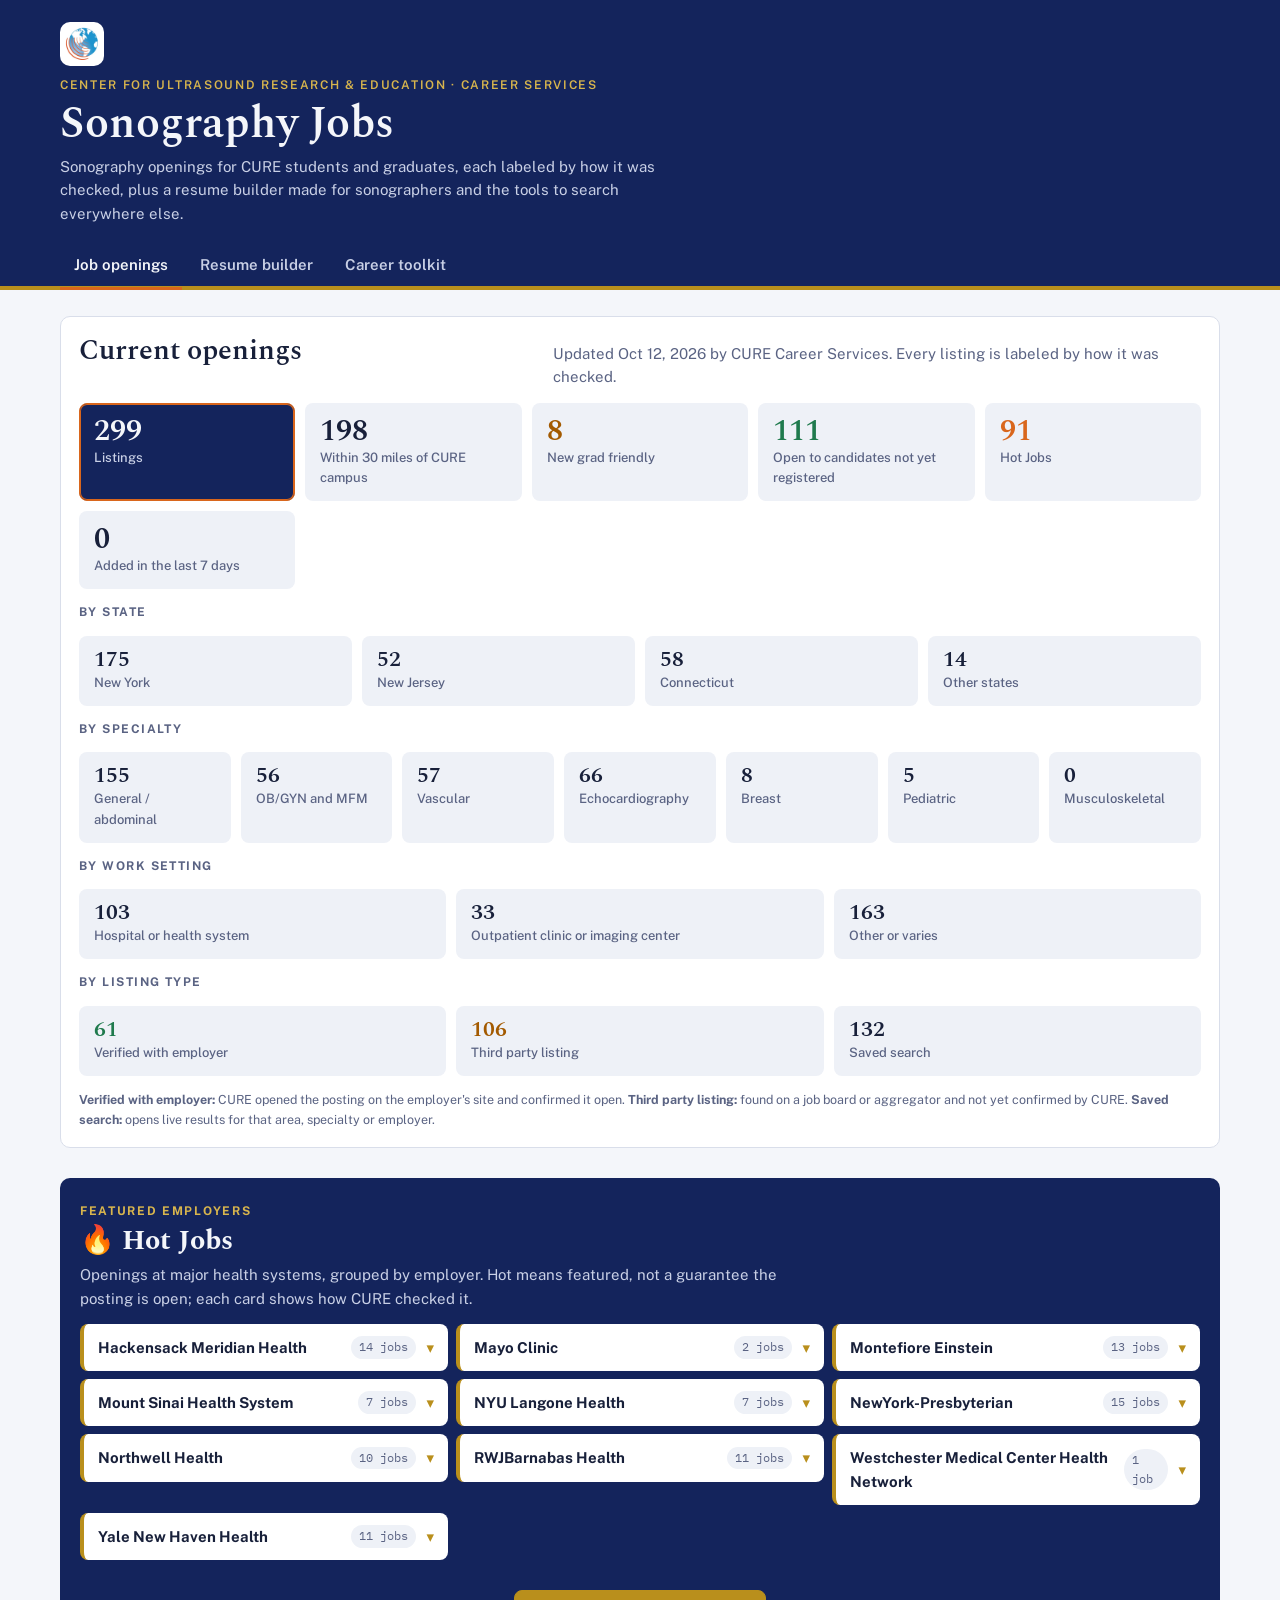
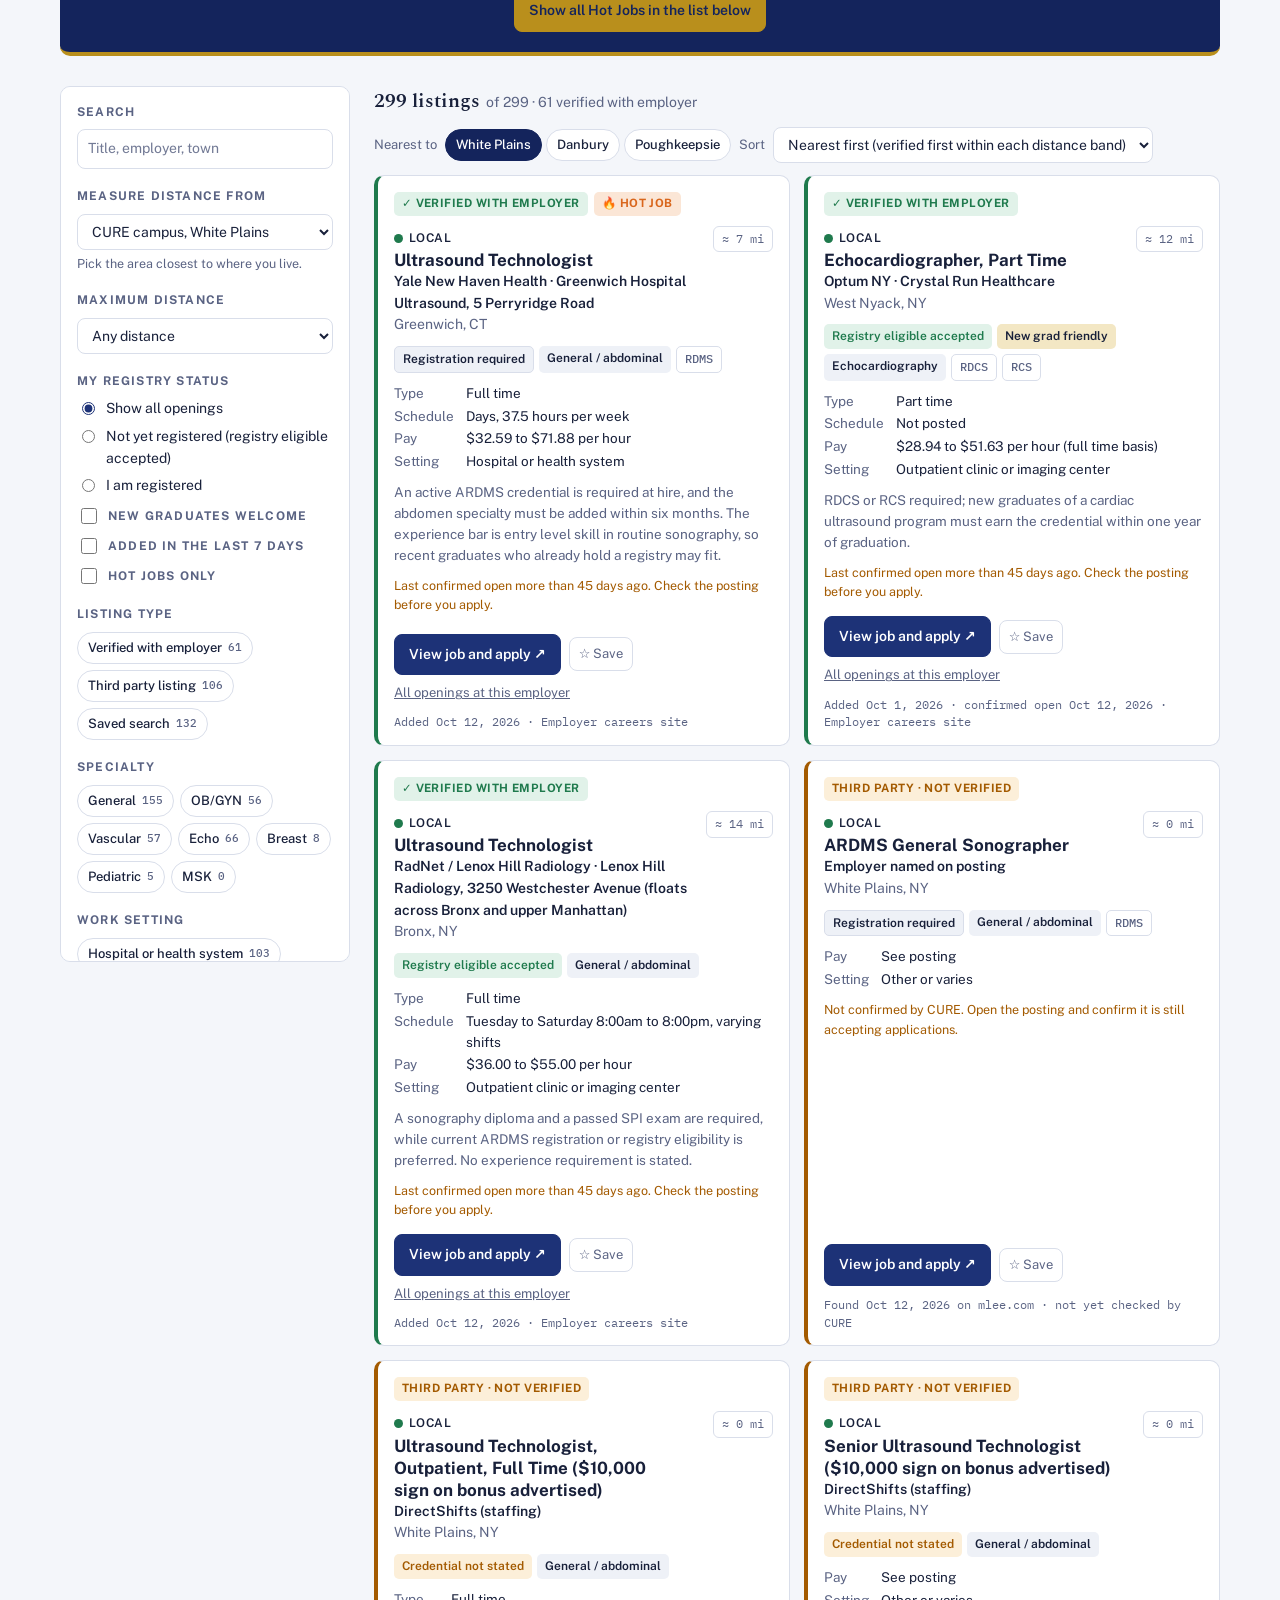
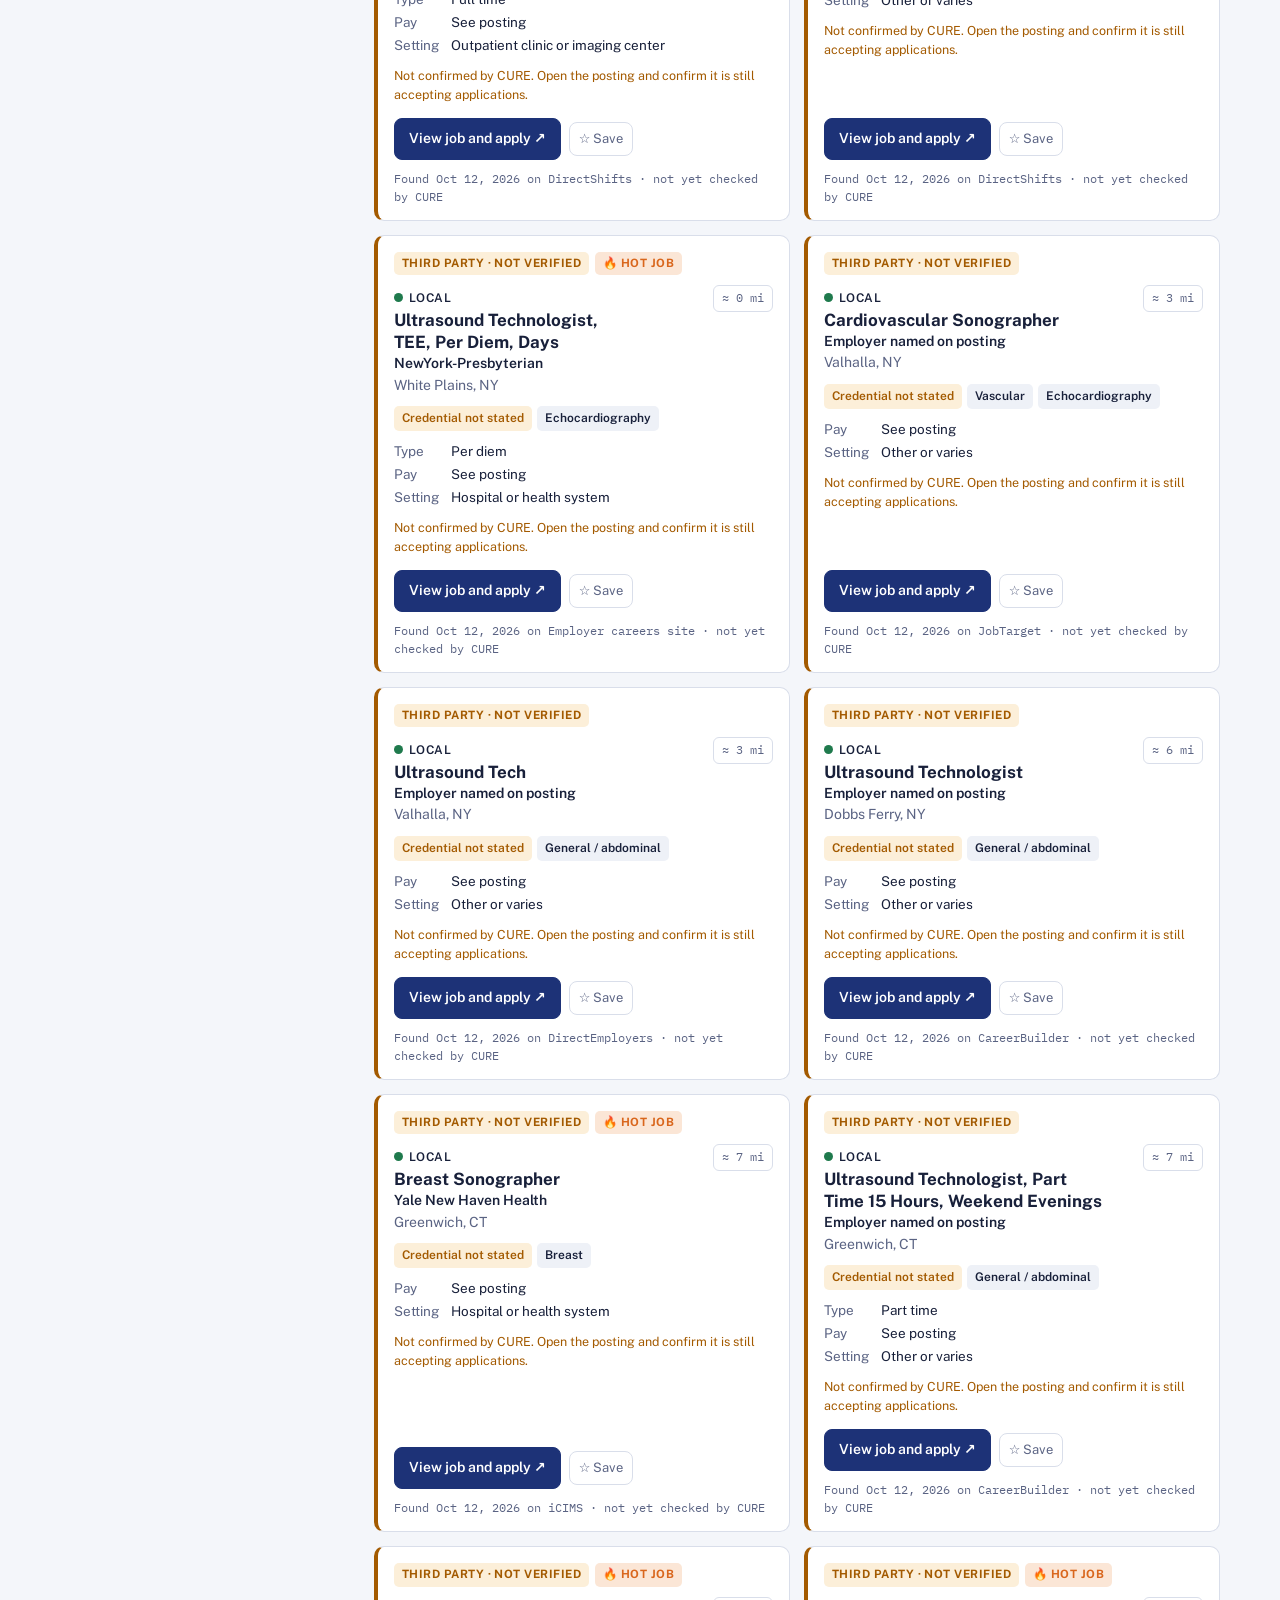
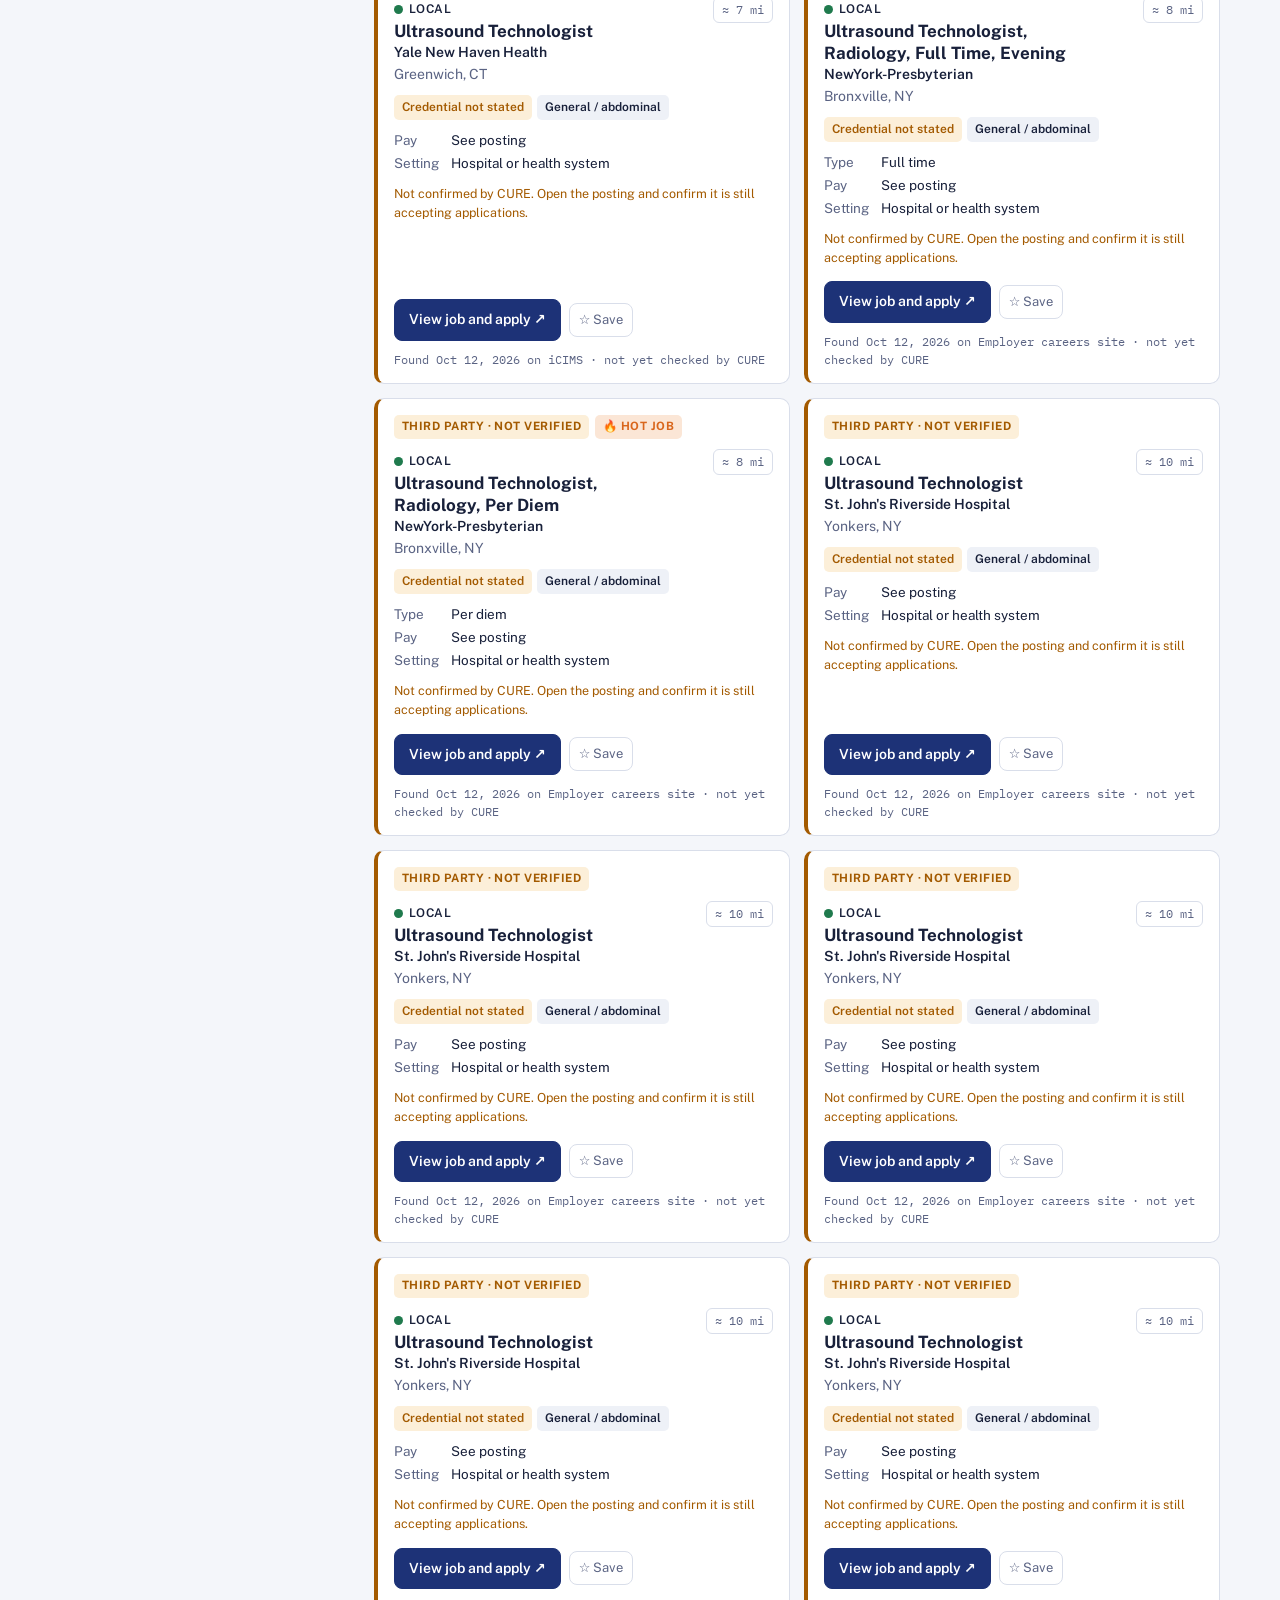
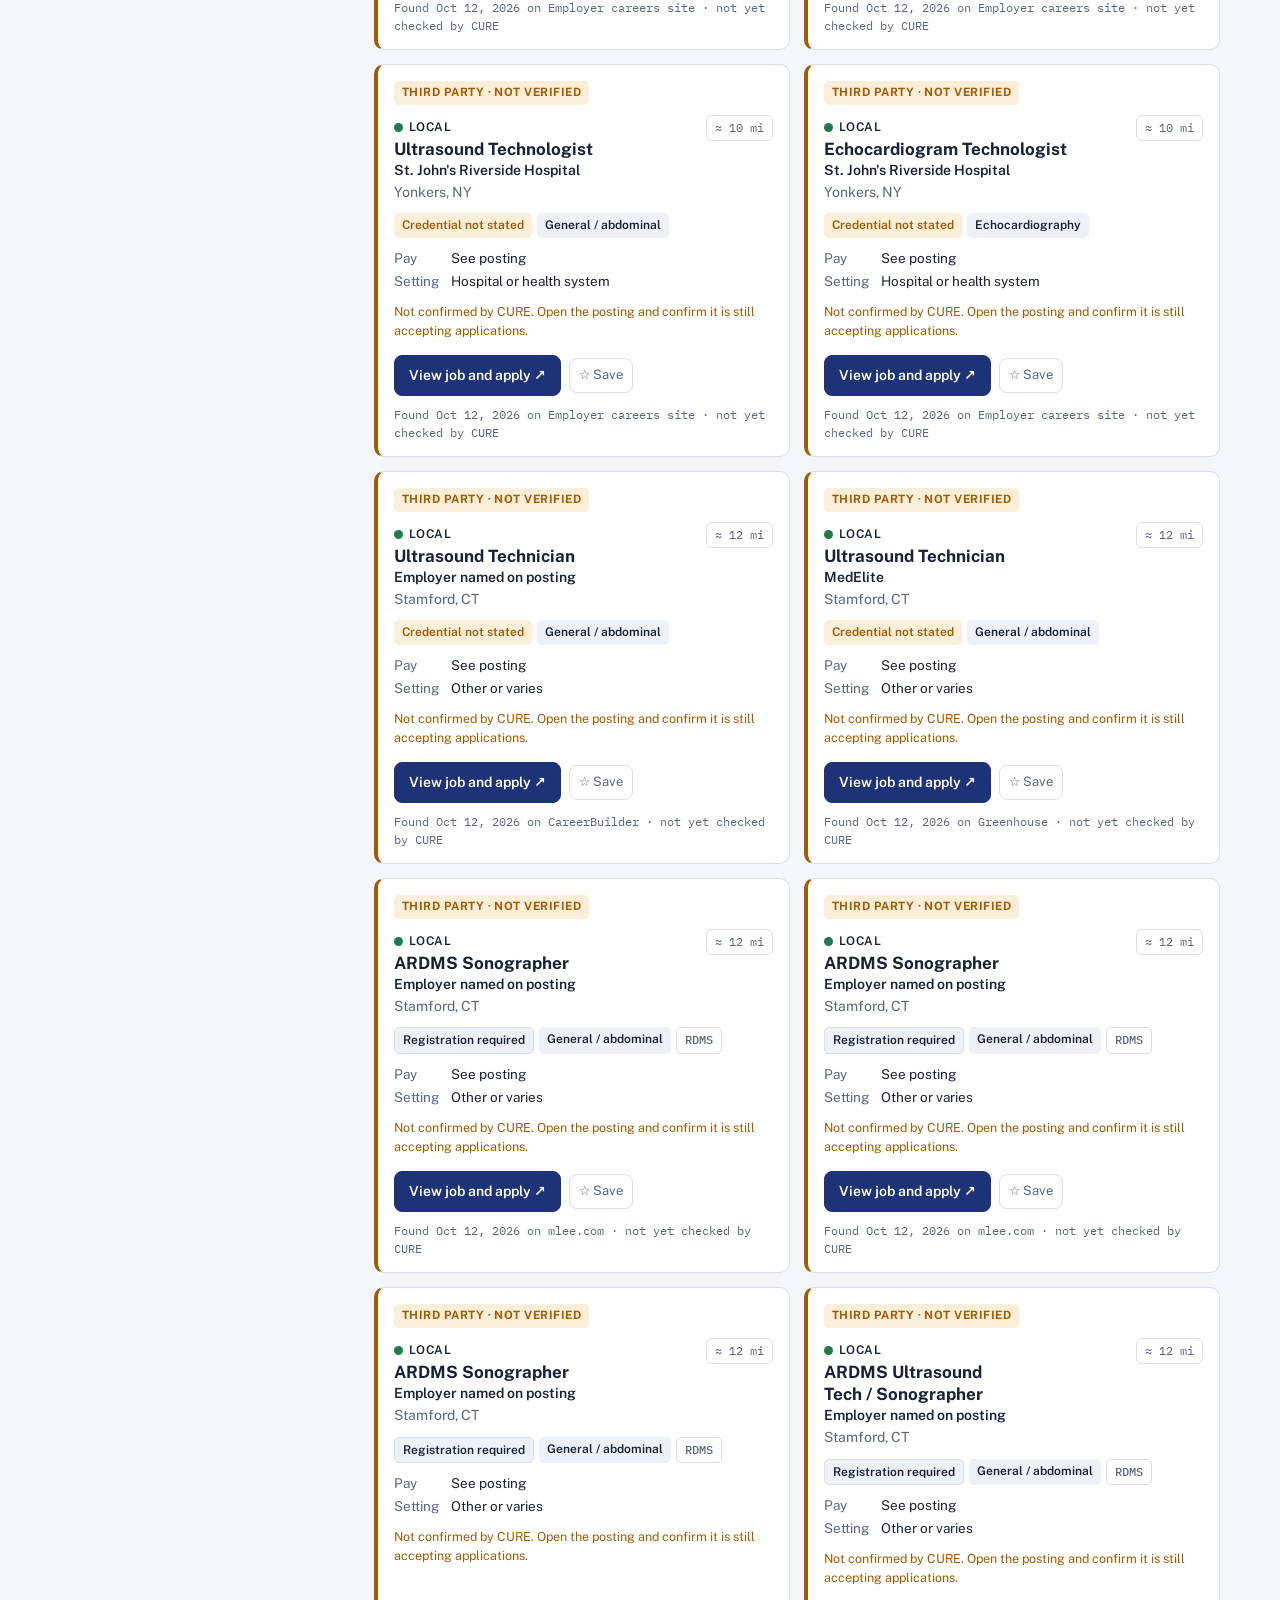
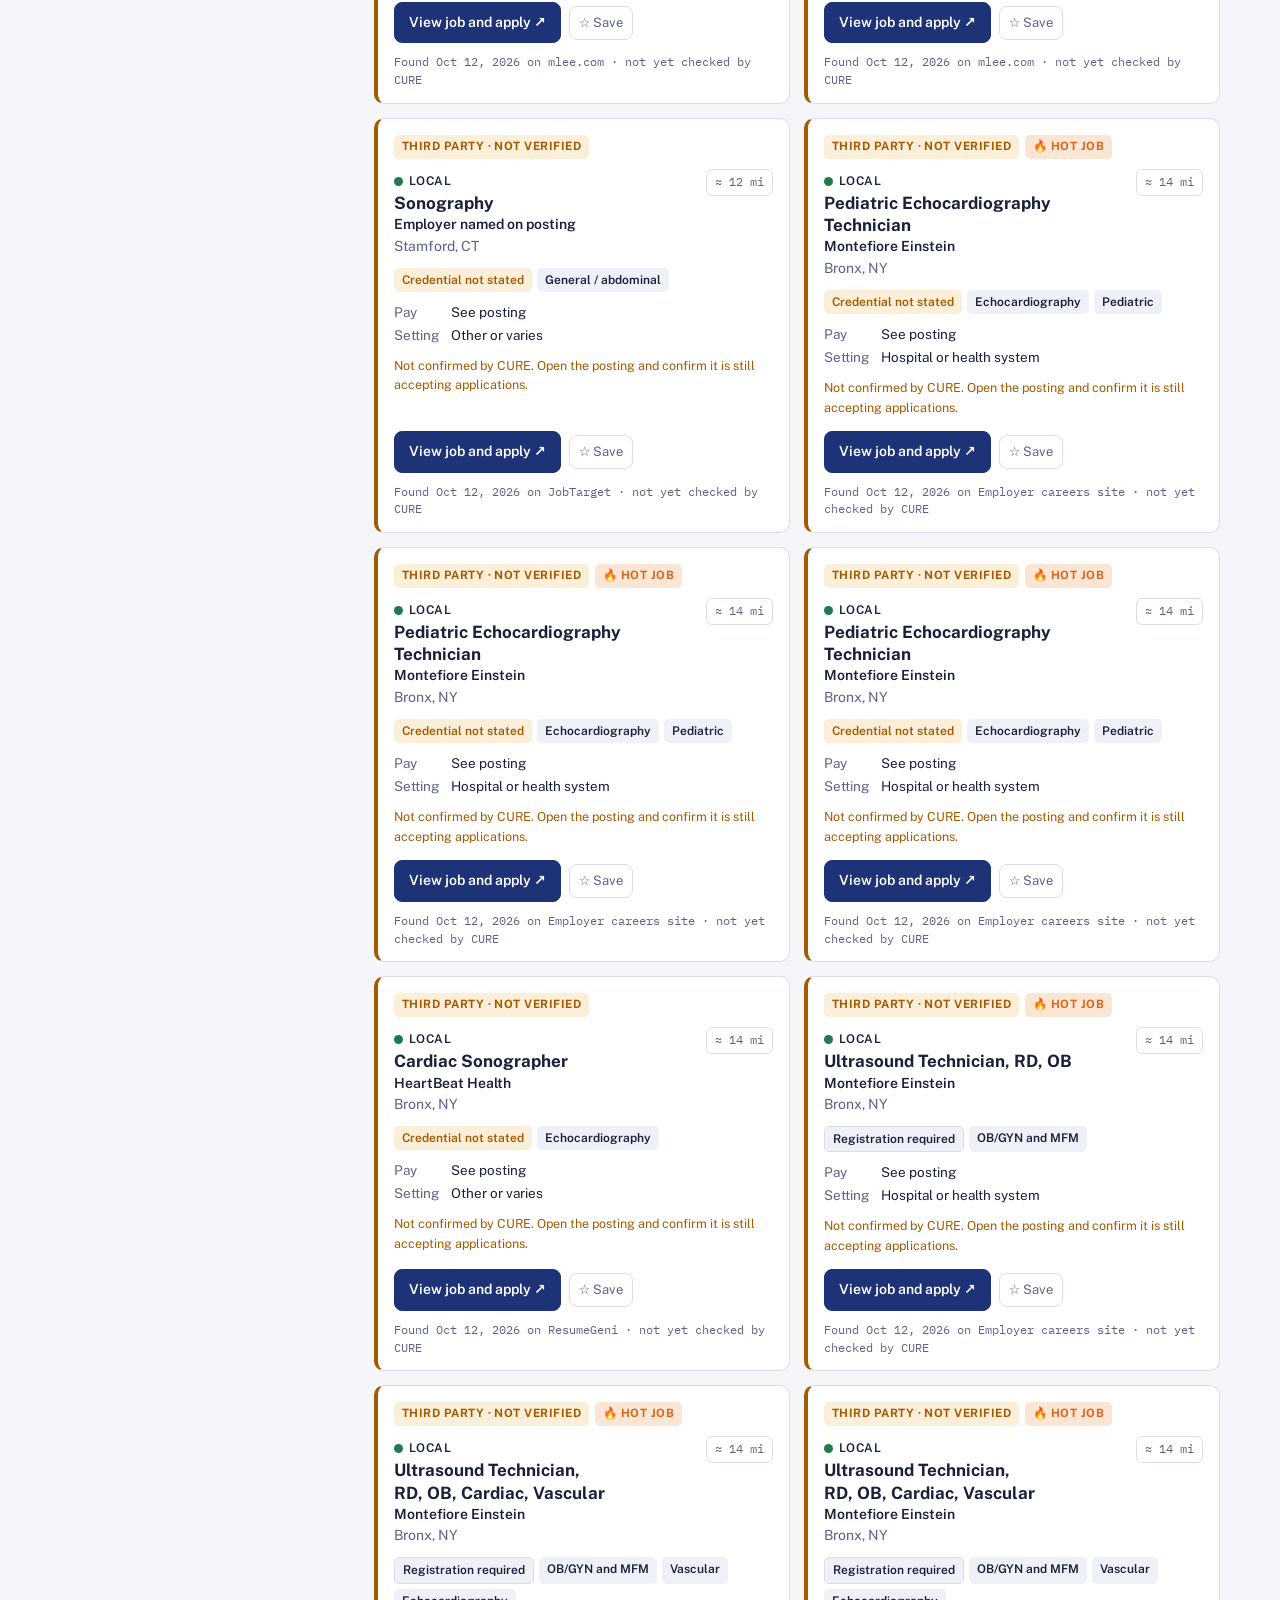
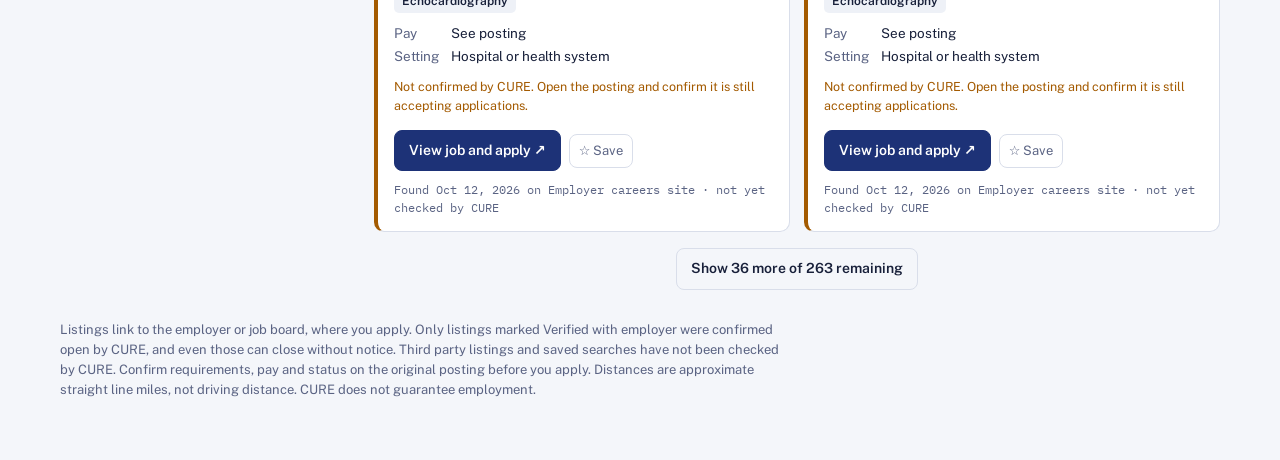
==== commit 9c043e4c: "Add ADOM style features and labeled third party listings Each listing now carries a status (verified" ====
--- a/index.html
+++ b/index.html
@@ -24,7 +24,7 @@
 <body>
 <div id="app"></div>
 <noscript><p style="padding:20px">CURE Jobs needs JavaScript turned on.</p></noscript>
-<script type="application/json" id="cure-data">{"updated":"2026-10-12","contact":{"office":"Career Services","where":"CURE, 333 Westchester Avenue, Suite W101, White Plains, NY","how":"Stop by Career Services or ask your Program Director to connect you with the Career Services Manager."},"jobs":[{"id":"nyu-23047434","title":"Ultrasound Technologist, Part Time Nights","employer":"NYU Langone Health","facility":"NYU Langone, Manhattan","city":"New York","state":"NY","town":"Manhattan, NY","lat":40.7421,"lng":-73.9739,"region":"nyc","mods":["general"],"type":"Part time","shift":"Nights, Sunday and Monday, 12a to 8a","pay":"$60.02 to $67.13 per hour","reg":"required","creds":["RDMS","RVT"],"newgrad":false,"url":"https://jobs.nyulangone.org/job/23047434/ultrasound-technologist-manhattan-part-time-night-shift-new-york-ny/","employerUrl":"https://jobs.nyulangone.org/","notes":"ARDMS registration and a certificate from an approved ultrasound or vascular program are minimum requirements; RDMS and RVT preferred.","source":"Employer careers site","added":"2026-10-01","checked":"2026-10-12"},{"id":"nyu-21912408","title":"Ultrasound Technologist, Registered, 18.75 Hours","employer":"NYU Langone Health","facility":"NYU Langone Hospital Long Island","city":"Mineola","state":"NY","town":"Mineola / Garden City, NY","lat":40.7409,"lng":-73.6423,"region":"li","mods":["general"],"type":"Part time","shift":"Weekends: Saturday 10a to 8p, Sunday 8a to 6p","pay":"$54.63 to $60.80 per hour","reg":"required","creds":["RDMS","RVT"],"newgrad":false,"url":"https://jobs.nyulangone.org/job/21912408/ultrasound-technologist-registered-18-75-hours-per-week-hospital-mineola-ny/","employerUrl":"https://jobs.nyulangone.org/","notes":"Requires a diploma from an accredited two year ultrasound program and registration as a diagnostic sonographer or vascular technologist.","source":"Employer careers site","added":"2026-10-01","checked":"2026-10-12"},{"id":"hmh-77048705424","title":"Ultrasound Technologist, Maternal Fetal Medicine","employer":"Hackensack Meridian Health","facility":"Hackensack University Medical Center","city":"Hackensack","state":"NJ","town":"Hackensack, NJ","lat":40.8838,"lng":-74.0566,"region":"nj","mods":["obgyn"],"type":"Full time","shift":"Day shift","pay":"Not posted","reg":"required","creds":["RDMS"],"newgrad":false,"url":"https://jobs.hackensackmeridianhealth.org/job/hackensack/ultrasound-technologist-mfm-full-time/19511/77048705424","employerUrl":"https://jobs.hackensackmeridianhealth.org/","notes":"RDMS required. Nuchal translucency certification preferred.","source":"Employer careers site","added":"2026-10-01","checked":"2026-10-12"},{"id":"hmh-73248430928","title":"Vascular Technologist","employer":"Hackensack Meridian Health","facility":"Hackensack University Medical Center","city":"Hackensack","state":"NJ","town":"Hackensack, NJ","lat":40.8838,"lng":-74.0566,"region":"nj","mods":["vascular"],"type":"Full time","shift":"Day shift","pay":"Not posted","reg":"required","creds":["RVT"],"newgrad":false,"url":"https://jobs.hackensackmeridianhealth.org/job/hackensack/vascular-technologist-full-time/19511/73248430928","employerUrl":"https://jobs.hackensackmeridianhealth.org/","notes":"RVT required; RVS preferred. Prior hospital experience preferred, not required.","source":"Employer careers site","added":"2026-10-01","checked":"2026-10-12"},{"id":"hmh-95638945072","title":"Vascular Technologist, Per Diem","employer":"Hackensack Meridian Health","facility":"JFK University Medical Center","city":"Edison","state":"NJ","town":"Edison / Iselin, NJ","lat":40.539,"lng":-74.3685,"region":"nj","mods":["vascular"],"type":"Per diem","shift":"Evening shift","pay":"From $37.69 per hour","reg":"required","creds":["RVT","RVS"],"newgrad":true,"url":"https://jobs.hackensackmeridianhealth.org/job/edison/vascular-technologist-per-diem/19511/95638945072","employerUrl":"https://jobs.hackensackmeridianhealth.org/","notes":"RVT or RVS required. Accepts one to two years of experience or a new graduate of an accredited program.","source":"Employer careers site","added":"2026-10-01","checked":"2026-10-12"},{"id":"hmh-95104762944","title":"Ultrasound Technologist, Health and Wellness Center","employer":"Hackensack Meridian Health","facility":"Carrier Clinic","city":"Iselin","state":"NJ","town":"Edison / Iselin, NJ","lat":40.5754,"lng":-74.3224,"region":"nj","mods":["general","vascular"],"type":"Per diem","shift":"Weekends, Saturdays 8a to 5p preferred","pay":"From $44.30 per hour","reg":"required","creds":["RDMS","RVT","RT(S)","RVS"],"newgrad":false,"url":"https://jobs.hackensackmeridianhealth.org/job/iselin/ultrasound-technologist-health-and-wellness-center/19511/95104762944","employerUrl":"https://jobs.hackensackmeridianhealth.org/","notes":"One of RVT, RDMS, RT(S) or RVS required. One year of clinical ultrasound experience preferred.","source":"Employer careers site","added":"2026-10-01","checked":"2026-10-05"},{"id":"hmh-98047631472","title":"Ultrasound Technologist, Per Diem","employer":"Hackensack Meridian Health","facility":"HMH Physician Services","city":"Asbury Park","state":"NJ","town":"Asbury Park / Neptune, NJ","lat":40.2204,"lng":-74.0121,"region":"nj","mods":["general"],"type":"Per diem","shift":"Day shift","pay":"From $44.30 per hour","reg":"required","creds":["RDMS"],"newgrad":false,"url":"https://jobs.hackensackmeridianhealth.org/job/asbury-park/ultrasound-technologist/19511/98047631472","employerUrl":"https://jobs.hackensackmeridianhealth.org/","notes":"RDMS and BLS required. One year of ultrasound experience preferred.","source":"Employer careers site","added":"2026-10-01","checked":"2026-10-12"},{"id":"optum-92872100080","title":"Ultrasound Technologist II, Part Time OB/GYN","employer":"Optum NY","facility":"Optum NY, Syosset","city":"Syosset","state":"NY","town":"Syosset / Hicksville, NY","lat":40.8262,"lng":-73.5021,"region":"li","mods":["obgyn"],"type":"Part time","shift":"Not posted","pay":"$28.94 to $51.63 per hour (full time basis), sign on bonus advertised","reg":"eligible","creds":["RDMS"],"newgrad":true,"url":"https://careers.unitedhealthgroup.com/job/syosset/optum-ny-pt-obgyn-ultrasound-technologist/34088/92872100080","employerUrl":"https://careers.unitedhealthgroup.com/","notes":"ARDMS certification or the ability to obtain it. Completion of an accredited ultrasonography course required.","source":"Employer careers site","added":"2026-10-01","checked":"2026-10-12"},{"id":"northwell-23485793","title":"Ultrasound Technologist","employer":"Northwell Health","facility":"Northwell Physician Partners, Lenox Hill","city":"New York","state":"NY","town":"Manhattan, NY","lat":40.7739,"lng":-73.9605,"region":"nyc","mods":["general","obgyn"],"type":"Full time","shift":"Days, 8:30a to 5p","pay":"$85,090 to $147,220 per year","reg":"required","creds":["RDMS","RDCS","RCS","RVT","RVS","RT(S)"],"newgrad":false,"url":"https://jobs.northwell.edu/job-3/23485793/ultrasound-technologist-new-york-ny/","employerUrl":"https://jobs.northwell.edu/","notes":"One registry credential required, plus one to three years of experience. Maternal fetal medicine experience preferred.","source":"Employer careers site","added":"2026-10-01","checked":"2026-10-12"},{"id":"northwell-23281902","title":"Ultrasound Technologist, Per Diem","employer":"Northwell Health","facility":"North Fork Radiology","city":"Riverhead","state":"NY","town":"Riverhead, NY","lat":40.917,"lng":-72.662,"region":"li","mods":["general"],"type":"Per diem","shift":"Weekdays and weekends, 8a to 4:30p","pay":"$67.39 per hour","reg":"required","creds":["RDMS","RDCS","RCS","RVT","RVS","RT(S)","RT(VS)"],"newgrad":false,"url":"https://jobs.northwell.edu/job-3/23281902/ultrasound-technologist-riverhead-ny/","employerUrl":"https://jobs.northwell.edu/","notes":"One registry credential and one to three years of experience required.","source":"Employer careers site","added":"2026-10-01","checked":"2026-10-12"},{"id":"optum-96162114320","title":"Ultrasound Technologist II","employer":"Optum NY","facility":"Optum NY/NJ, Poughkeepsie","city":"Poughkeepsie","state":"NY","town":"Poughkeepsie, NY","lat":41.7004,"lng":-73.921,"region":"whv","mods":["general"],"type":"Full time","shift":"Not posted","pay":"$41.50 to $62.25 per hour, sign on bonus advertised","reg":"eligible","creds":["RDMS"],"newgrad":false,"url":"https://careers.unitedhealthgroup.com/job/poughkeepsie/ultrasound-technologist/34088/96162114320","employerUrl":"https://careers.unitedhealthgroup.com/","notes":"ARDMS certification or the ability to obtain it.","source":"Employer careers site","posted":"2026-08-27","added":"2026-10-01","checked":"2026-10-12"},{"id":"optum-96887683248","title":"Echo Technologist","employer":"Optum NY","facility":"Putnam Hospital Center and Katonah Cardiology","city":"Katonah","state":"NY","town":"Katonah, NY","lat":41.259,"lng":-73.6851,"region":"whv","mods":["echo"],"type":"Full time","shift":"Monday at Putnam Hospital; Tuesday to Friday at Katonah Cardiology","pay":"$29 to $52 per hour, sign on bonus advertised","reg":"required","creds":["RDCS","RCS"],"newgrad":false,"url":"https://careers.unitedhealthgroup.com/job/katonah/echo-technologist/34088/96887683248","employerUrl":"https://careers.unitedhealthgroup.com/","notes":"ARDMS or CCI cardiac registration required.","source":"Employer careers site","posted":"2026-06-24","added":"2026-10-01","checked":"2026-10-12"},{"id":"optum-93760954992","title":"Echocardiographer, Part Time","employer":"Optum NY","facility":"Crystal Run Healthcare","city":"West Nyack","state":"NY","town":"West Nyack / Nyack, NY","lat":41.0965,"lng":-73.9732,"region":"whv","mods":["echo"],"type":"Part time","shift":"Not posted","pay":"$28.94 to $51.63 per hour (full time basis)","reg":"eligible","creds":["RDCS","RCS"],"newgrad":true,"url":"https://careers.unitedhealthgroup.com/job/west-nyack/echocardiographer-part-time-crystal-run-healthcare/34088/93760954992","employerUrl":"https://careers.unitedhealthgroup.com/","notes":"RDCS or RCS required; new graduates of a cardiac ultrasound program must earn the credential within one year of graduation.","source":"Employer careers site","posted":"2026-04-09","added":"2026-10-01","checked":"2026-10-12"},{"id":"ochsner-89346150480","title":"Sonographer, New Grad","employer":"Ochsner Health","facility":"Ochsner Medical Center","city":"New Orleans","state":"LA","lat":29.9511,"lng":-90.0715,"region":"reloc","mods":["general"],"type":"Full time","shift":"Not posted","pay":"Sign on bonus up to $20,000 advertised","reg":"eligible","creds":["RDMS"],"newgrad":true,"url":"https://careers.ochsner.org/job/new-orleans/sonographer-new-grad-all-locations/47519/89346150480","employerUrl":"https://careers.ochsner.org/","notes":"New graduate role. RDMS must be earned within one year of hire.","source":"Employer careers site","added":"2026-10-01","checked":"2026-10-12"},{"id":"atrium-23902829","title":"Ultrasound Tech, PRN","employer":"Atrium Health (Advocate Health)","facility":"Carolinas Medical Center","city":"Charlotte","state":"NC","lat":35.2271,"lng":-80.8431,"region":"reloc","mods":["general"],"type":"Per diem","shift":"Days, Monday to Saturday","pay":"$42.00 per hour","reg":"required","creds":["RDMS","RT(S)"],"newgrad":false,"url":"https://careers.advocatehealth.org/job/23902829/ultrasound-tech-prn-charlotte-nc/","employerUrl":"https://careers.advocatehealth.org/","notes":"ARDMS or ARRT sonography certification and BLS required.","source":"Employer careers site","added":"2026-10-01","checked":"2026-10-12"},{"city":"North Bergen","creds":[],"employer":"Hackensack Meridian Health","employerUrl":"https://jobs.hackensackmeridianhealth.org/","facility":"Palisades Medical Center","lat":40.8043,"lng":-74.0121,"mods":["echo"],"newgrad":false,"notes":"Graduate of an approved cardiovascular program with BLS; a cardiac registry (posting says RCT) or eligibility is preferred, not required. One year of echo experience is asked for.","pay":"$43.82 per hour","reg":"eligible","region":"nj","shift":"Day shift","source":"Employer careers site","state":"NJ","title":"Cardiac Ultrasound Tech, Per Diem","type":"Per diem","url":"https://jobs.hackensackmeridianhealth.org/job/north-bergen/cardiac-ultrasound-tech-per-diem/19511/85746595728","id":"hmh-2025-169641","added":"2026-10-05","checked":"2026-10-12"},{"city":"Manhasset","creds":["RVT","RVS"],"employer":"Northwell Health","employerUrl":"https://jobs.northwell.edu/","facility":"North Shore University Hospital","lat":40.7979,"lng":-73.6996,"mods":["vascular"],"newgrad":false,"notes":"Current RVT or RVS required, with one to three years of vascular experience and a technical school diploma.","pay":"$60.32 to $70.76 per hour","reg":"required","region":"li","shift":"2p to 12a","source":"Employer careers site","state":"NY","title":"Vascular Technologist, Part Time","type":"Part time","url":"https://jobs.northwell.edu/job-3/23365261/vascular-technologist-manhasset-ny/","id":"northwell-188230","added":"2026-10-05","checked":"2026-10-12"},{"city":"Mineola","creds":["RDMS","RVT"],"employer":"NYU Langone Health","employerUrl":"https://jobs.nyulangone.org/","facility":"NYU Langone Hospital Long Island","lat":40.7409,"lng":-73.6423,"mods":["general"],"newgrad":false,"notes":"Requires graduation from an accredited two year ultrasound program and RDMS or RVT. Three years of experience preferred.","pay":"$60.00 per hour","reg":"required","region":"li","shift":"Variable day shifts including weekends and holidays","source":"Employer careers site","state":"NY","title":"Ultrasound Technologist, General, Per Diem","town":"Mineola / Garden City, NY","type":"Per diem","url":"https://jobs.nyulangone.org/job/23687961/ultrasound-technologist-general-per-diem-hospital-mineola-ny/","id":"nyu-RR00122871","added":"2026-10-05","checked":"2026-10-12"},{"city":"Poughkeepsie","creds":["RDMS"],"employer":"Optum NY","employerUrl":"https://careers.unitedhealthgroup.com/","facility":"Optum, Poughkeepsie","lat":41.7004,"lng":-73.921,"mods":["general"],"newgrad":false,"notes":"ARDMS certification and completion of an accredited ultrasound program are required. Five years of experience is preferred but not required.","pay":"$28.27 to $50.48 per hour (full time basis), $5,000 sign on bonus for external candidates","posted":"2026-03-17","reg":"required","region":"whv","shift":"Not posted","source":"Employer careers site","state":"NY","title":"Ultrasound Technologist, Per Diem","town":"Poughkeepsie, NY","type":"Per diem","url":"https://careers.unitedhealthgroup.com/job/poughkeepsie/ultrasound-technologist-per-diem/34088/92872070256","id":"optum-2286483","added":"2026-10-05","checked":"2026-10-12"},{"city":"Howard Beach","creds":["RDMS"],"employer":"Optum NY","employerUrl":"https://careers.unitedhealthgroup.com/","facility":"Optum outpatient imaging center, Howard Beach","lat":40.6571,"lng":-73.843,"mods":["general","breast","vascular"],"newgrad":false,"notes":"ARDMS certification and an accredited ultrasound program are required, plus breast and general vascular ultrasound experience. Two or more years of experience preferred.","pay":"$28.94 to $51.63 per hour (full time basis), $10,000 sign on bonus for external candidates","posted":"2026-05-04","reg":"required","region":"nyc","shift":"Monday to Friday, 8a to 4:30p or 8:30a to 5p","source":"Employer careers site","state":"NY","title":"Ultrasound Technologist, All Inclusive, Full Time","town":"Queens, NY","type":"Full time","url":"https://careers.unitedhealthgroup.com/job/new-york/ultrasound-technologist-all-inclusive-full-time-howard-beach-ny/34088/94706793120","id":"optum-2360794","added":"2026-10-05","checked":"2026-10-12"},{"id":"optum-2370435","title":"MFM Ultrasound Tech - Crystal Run Healthcare - Per Diem","employer":"Optum NY (Crystal Run Healthcare)","facility":"Crystal Run Healthcare","city":"Middletown","state":"NY","town":"Middletown, NY","lat":41.4459,"lng":-74.4229,"region":"whv","mods":["obgyn"],"type":"Per diem","shift":"Not posted","pay":"$41.50 to $62.25 per hour (range stated as based on full time employment)","reg":"required","creds":["RDMS"],"newgrad":false,"url":"https://careers.unitedhealthgroup.com/job/middletown/mfm-ultrasound-tech-crystal-run-healthcare-per-diem/34088/96248035680","employerUrl":"https://careers.unitedhealthgroup.com","notes":"Per diem MFM role that requires an accredited ultrasonography course and ARDMS certification. No experience is required, though two or more years is preferred.","source":"Employer careers site","posted":"2026-06-10","added":"2026-10-12","checked":"2026-10-12"},{"id":"nuvance-oVdaAfwC","title":"Ultrasound Technologist-Per Diem-Evening","employer":"Northwell Health (Nuvance Health)","facility":"Putnam Hospital Center","city":"Carmel","state":"NY","town":"Carmel / Putnam, NY","lat":41.43,"lng":-73.6801,"region":"whv","mods":["general"],"type":"Per diem","shift":"Evening","pay":"$46.58 to $61.15","reg":"eligible","creds":["RDMS"],"newgrad":true,"url":"https://jobs.jobvite.com/nuvance/job/oVdaAfwC","employerUrl":"https://jobs.jobvite.com/nuvance/jobs","notes":"Requires graduation from an approved sonography program and RDMS registration or registry eligibility. Prior experience is preferred, and the posting says new graduates may be acceptable.","source":"Employer careers site","added":"2026-10-12","checked":"2026-10-12"},{"id":"nuvance-oXfjAfwP","title":"Ultrasound Technologist-Per Diem-Kingston","employer":"Northwell Health (Nuvance Health)","facility":"Northern Dutchess Hospital (Diagnostics/Imaging, Kingston)","city":"Kingston","state":"NY","town":"Kingston, NY","lat":41.927,"lng":-73.9974,"region":"whv","mods":["general"],"type":"Per diem","shift":"Not posted","pay":"$46.37 to $57.98","reg":"eligible","creds":["RDMS","RT(S)"],"newgrad":false,"url":"https://jobs.jobvite.com/nuvance/job/oXfjAfwP","employerUrl":"https://jobs.jobvite.com/nuvance/jobs","notes":"Requires graduation from an approved sonography school; RDMS or ARRT(S) is strongly preferred and unregistered hires must register within one year. Two years of experience is preferred, not required.","source":"Employer careers site","added":"2026-10-12","checked":"2026-10-12"},{"id":"nuvance-oLi3yfwo","title":"PRN Ultrasound Technologist - Northern OB/GYN","employer":"Northwell Health (Nuvance Health)","facility":"Nuvance Health Medical Practice, Northern OB/GYN","city":"Rhinebeck","state":"NY","lat":41.9268,"lng":-73.9124,"region":"whv","mods":["obgyn"],"type":"Per diem","shift":"8 hour shifts, 8:30am to 5:00pm","pay":"$36.53 to $67.90 per hour","reg":"eligible","creds":["RDMS","RT(S)"],"newgrad":false,"url":"https://jobs.jobvite.com/nuvance/job/oLi3yfwo","employerUrl":"https://jobs.jobvite.com/nuvance/jobs","notes":"OB/GYN office role requiring graduation from an approved sonography program; RDMS or ARRT(S) is preferred and unregistered hires must register within one year of hire. No experience requirement is stated.","source":"Employer careers site","added":"2026-10-12","checked":"2026-10-12"},{"id":"nuvance-odkxAfwo","title":"Echocardiographer-Full Time-Day","employer":"Northwell Health (Nuvance Health)","facility":"Vassar Brothers Medical Center","city":"Poughkeepsie","state":"NY","town":"Poughkeepsie, NY","lat":41.7004,"lng":-73.921,"region":"whv","mods":["echo"],"type":"Full time","shift":"Day","pay":"$47.62 to $65.01","reg":"required","creds":["RDCS","RVT","RCS","RVS"],"newgrad":false,"url":"https://jobs.jobvite.com/nuvance/job/odkxAfwo","employerUrl":"https://jobs.jobvite.com/nuvance/jobs","notes":"Requires a sonography certificate from an accredited school plus ARDMS or CCI cardiac or vascular registration. The posting asks for two years of experience or registration through ARDMS or CCI.","source":"Employer careers site","added":"2026-10-12","checked":"2026-10-12"},{"id":"nuvance-oPpuAfw2","title":"Echocardiographer PDP-Day","employer":"Northwell Health (Nuvance Health)","facility":"Vassar Brothers Medical Center","city":"Poughkeepsie","state":"NY","town":"Poughkeepsie, NY","lat":41.7004,"lng":-73.921,"region":"whv","mods":["echo"],"type":"Per diem","shift":"Day","pay":"$47.62 to $65.01","reg":"required","creds":["RDCS","RVT","RCS","RVS"],"newgrad":false,"url":"https://jobs.jobvite.com/nuvance/job/oPpuAfw2","employerUrl":"https://jobs.jobvite.com/nuvance/jobs","notes":"Requires a sonography certificate from an accredited school plus ARDMS or CCI cardiac or vascular registration. The posting asks for two years of experience or registration through ARDMS or CCI.","source":"Employer careers site","added":"2026-10-12","checked":"2026-10-12"},{"id":"wmchealth-12794","title":"Echo Technician","employer":"WMCHealth (Bon Secours Charity Health System)","facility":"St Anthony Community Hospital","city":"Warwick","state":"NY","lat":41.2565,"lng":-74.3599,"region":"whv","mods":["echo"],"type":"Per diem","shift":"Variable","pay":"$44.13 (hiring rate as posted)","reg":"required","creds":["RDCS","RCS"],"newgrad":false,"url":"https://wmchealthjobs.org/?jobs=echo-technician-12794","employerUrl":"https://wmchealthjobs.org/search-jobs/","notes":"Requires graduation from a CAAHEP accredited cardiovascular sonography program and RDCS or RCS registration at hire. Clinical experience performing transthoracic and transesophageal echoes is expected.","source":"Employer careers site","posted":"2026-08-21","added":"2026-10-12","checked":"2026-10-12"},{"id":"ynhh-90839","title":"Ultrasound Technologist","employer":"Yale New Haven Health","facility":"Greenwich Hospital Ultrasound, 5 Perryridge Road","city":"Greenwich","state":"CT","town":"Greenwich, CT","lat":41.0262,"lng":-73.6282,"region":"ct","mods":["general"],"type":"Full time","shift":"Days, 37.5 hours per week","pay":"$32.59 to $71.88 per hour","reg":"required","creds":["RDMS"],"newgrad":false,"url":"https://jobs.ynhhs.org/jobs/90839","employerUrl":"https://jobs.ynhhs.org/","notes":"An active ARDMS credential is required at hire, and the abdomen specialty must be added within six months. The experience bar is entry level skill in routine sonography, so recent graduates who already hold a registry may fit.","source":"Employer careers site","posted":"2026-09-03","added":"2026-10-12","checked":"2026-10-12"},{"id":"ynhh-90314","title":"Ultrasound Technologist","employer":"Yale New Haven Health","facility":"Bridgeport Hospital, Commerce Park Ultrasound, 4699 Main St","city":"Bridgeport","state":"CT","town":"Bridgeport, CT","lat":41.1792,"lng":-73.1894,"region":"ct","mods":["general"],"type":"Full time","shift":"Days, 40 hours per week","pay":"$29.63 to $65.35 per hour","reg":"eligible","creds":["RDMS"],"newgrad":false,"url":"https://jobs.ynhhs.org/jobs/90314","employerUrl":"https://jobs.ynhhs.org/","notes":"ARDMS certification or registry eligibility is accepted. The posting asks for at least one year of experience.","source":"Employer careers site","posted":"2026-09-10","added":"2026-10-12","checked":"2026-10-12"},{"id":"ynhh-87777","title":"Ultrasound Sonographer (Part Time and Per Diem Positions Available)","employer":"Yale New Haven Health","facility":"Yale New Haven Hospital Diagnostic Radiology Ultrasound, 1450 Chapel Street","city":"New Haven","state":"CT","town":"New Haven, CT","lat":41.3083,"lng":-72.9279,"region":"ct","mods":["general","vascular","obgyn"],"type":"Part time","shift":"Day, evening or night","pay":"$29.63 to $65.35 per hour","reg":"eligible","creds":["RDMS","RT(S)"],"newgrad":false,"url":"https://jobs.ynhhs.org/jobs/87777","employerUrl":"https://jobs.ynhhs.org/","notes":"ARRT sonography is accepted at hire, but RDMS abdomen must be earned within six months, vascular within twelve and OB/GYN within eighteen. Only entry level skills are asked for, and per diem slots (24 or 32 hours for part time) are also offered.","source":"Employer careers site","posted":"2026-05-07","added":"2026-10-12","checked":"2026-10-12"},{"id":"ynhh-91679","title":"Adult Echo Sonographer","employer":"Yale New Haven Health","facility":"Heart and Vascular Center, 1450 Chapel Street","city":"New Haven","state":"CT","town":"New Haven, CT","lat":41.3083,"lng":-72.9279,"region":"ct","mods":["echo"],"type":"Full time","shift":"Days","pay":"$29.63 to $65.35 per hour","reg":"required","creds":["RDCS","RCS","RVT"],"newgrad":false,"url":"https://jobs.ynhhs.org/jobs/91679","employerUrl":"https://jobs.ynhhs.org/","notes":"RDCS or RCS in echocardiography is required, and BLS must be obtained within three months. Experience is entry level skill in routine heart and vascular imaging after an accredited program.","source":"Employer careers site","posted":"2026-10-02","added":"2026-10-12","checked":"2026-10-12"},{"id":"ynhh-90832","title":"Adult Vascular Sonographer","employer":"Yale New Haven Health","facility":"Heart and Vascular Center, 1450 Chapel Street","city":"New Haven","state":"CT","town":"New Haven, CT","lat":41.3083,"lng":-72.9279,"region":"ct","mods":["vascular"],"type":"Full time","shift":"Days","pay":"$29.63 to $65.35 per hour","reg":"required","creds":["RVT","RDCS","RCS"],"newgrad":false,"url":"https://jobs.ynhhs.org/jobs/90832","employerUrl":"https://jobs.ynhhs.org/","notes":"RVT is required for vascular work, and BLS must be obtained within three months. Experience is entry level skill in routine heart and vascular imaging after an accredited program.","source":"Employer careers site","posted":"2026-09-02","added":"2026-10-12","checked":"2026-10-12"},{"id":"ynhh-91213","title":"Adult Echocardiographer ($40,000 Sign On Bonus)","employer":"Yale New Haven Health","facility":"HVC Cardiac Diagnostic Unit, 1450 Chapel St","city":"New Haven","state":"CT","town":"New Haven, CT","lat":41.3083,"lng":-72.9279,"region":"ct","mods":["echo"],"type":"Full time","shift":"Day/Evening","pay":"$29.63 to $65.35 per hour (sign on bonus named in title)","reg":"required","creds":["RDCS","RCS","RVT"],"newgrad":false,"url":"https://jobs.ynhhs.org/jobs/91213","employerUrl":"https://jobs.ynhhs.org/","notes":"RDCS or RCS in echocardiography is required at hire, and BLS within three months. Experience is entry level skill in routine heart and vascular imaging.","source":"Employer careers site","posted":"2026-09-21","added":"2026-10-12","checked":"2026-10-12"},{"id":"ynhh-74919","title":"Pediatric Echo Sonographer (Per Diem)","employer":"Yale New Haven Health","facility":"Heart and Vascular Center Echocardiography, 20 York Street","city":"New Haven","state":"CT","town":"New Haven, CT","lat":41.3083,"lng":-72.9279,"region":"ct","mods":["echo","peds"],"type":"Per diem","shift":"As needed","pay":"$29.63 to $65.35 per hour","reg":"required","creds":["RDCS","RCS","RVT"],"newgrad":false,"url":"https://jobs.ynhhs.org/jobs/74919","employerUrl":"https://jobs.ynhhs.org/","notes":"RDCS or RCS in echocardiography is required, plus BLS within three months. Experience is listed only as entry level skill in routine heart and vascular imaging.","source":"Employer careers site","posted":"2026-09-22","added":"2026-10-12","checked":"2026-10-12"},{"id":"ynhh-90516","title":"MFM Perinatal Sonographer II","employer":"Yale New Haven Health","facility":"Maternal Fetal Medicine, 1 Long Wharf Drive","city":"New Haven","state":"CT","town":"New Haven, CT","lat":41.3083,"lng":-72.9279,"region":"ct","mods":["obgyn"],"type":"Part time","shift":"Days, 32 hours per week","pay":"$33.18 to $73.19 per hour","reg":"required","creds":["RDMS"],"newgrad":false,"url":"https://jobs.ynhhs.org/jobs/90516","employerUrl":"https://jobs.ynhhs.org/","notes":"RDMS with OB, nuchal translucency and fetal echo certification plus CPR is required. Three to five years of perinatal ultrasound experience is expected, so this is not a starter job.","source":"Employer careers site","posted":"2026-08-20","added":"2026-10-12","checked":"2026-10-12"},{"id":"ynhh-89070","title":"MFM Perinatal Sonographer Perdiem","employer":"Yale New Haven Health","facility":"Maternal Fetal Medicine, 1 Long Wharf Drive","city":"New Haven","state":"CT","town":"New Haven, CT","lat":41.3083,"lng":-72.9279,"region":"ct","mods":["obgyn"],"type":"Per diem","shift":"Days","pay":"$33.18 to $73.19 per hour","reg":"required","creds":["RDMS"],"newgrad":false,"url":"https://jobs.ynhhs.org/jobs/89070","employerUrl":"https://jobs.ynhhs.org/","notes":"RDMS with OB, nuchal translucency and fetal echo certification plus CPR is required. Three to five years of perinatal ultrasound experience is expected.","source":"Employer careers site","posted":"2026-07-13","added":"2026-10-12","checked":"2026-10-12"},{"id":"nuvance-ox0dAfw4","title":"Ultrasound Technologist (Per Diem, Day/Eve)","employer":"Northwell Health (Nuvance Health)","facility":"Norwalk Hospital","city":"Norwalk","state":"CT","town":"Norwalk, CT","lat":41.1177,"lng":-73.4082,"region":"ct","mods":["general"],"type":"Per diem","shift":"Day/Eve","pay":"$36.53 to $67.90 per hour","reg":"eligible","creds":["RDMS"],"newgrad":false,"url":"https://jobs.jobvite.com/nuvance/job/ox0dAfw4","employerUrl":"https://jobs.jobvite.com/nuvance/search","notes":"You need to have graduated from an accredited ultrasound program, and ARDMS registration may be earned within one year of hire. Minimum experience is listed as zero to six months, though general ultrasound experience is called necessary.","source":"Employer careers site","added":"2026-10-12","checked":"2026-10-12"},{"id":"nuvance-oRhnAfwP","title":"Echocardiographer (Per Diem, Day)","employer":"Northwell Health (Nuvance Health)","facility":"Sharon Hospital","city":"Sharon","state":"CT","lat":41.879,"lng":-73.4768,"region":"ct","mods":["echo"],"type":"Per diem","shift":"Day","pay":"$33.21 to $61.68 per hour","reg":"eligible","creds":[],"newgrad":false,"url":"https://jobs.jobvite.com/nuvance/job/oRhnAfwP","employerUrl":"https://jobs.jobvite.com/nuvance/search","notes":"You need to have graduated from an accredited cardiac ultrasound program, and ARDMS or CCI echo certification may be earned within one year of employment. One year of related experience is preferred but not required.","source":"Employer careers site","added":"2026-10-12","checked":"2026-10-12"},{"id":"mountsinai-3042733","title":"Offsite Ultrasound Technologist-Department Brooklyn Heights Radiology - Offsite - Full Time - Days","employer":"Mount Sinai Health System","facility":"Mount Sinai Doctors Brooklyn Heights","city":"Brooklyn","state":"NY","town":"Brooklyn, NY","lat":40.696,"lng":-73.994,"region":"nyc","mods":["general"],"type":"Full time","shift":"Days","pay":"$57.5224 to $62.7657 per hour","reg":"eligible","creds":[],"newgrad":true,"url":"https://careers.mountsinai.org/jobs/3042733?lang=en-us","employerUrl":"https://careers.mountsinai.org/jobs","notes":"Current ARDMS registration is required, but new graduates who have passed the SPI exam before hire and start within 14 days of graduation may take the specialty exam within 75 days of hire. No minimum years of experience is stated.","source":"Employer careers site","posted":"2026-10-09","added":"2026-10-12","checked":"2026-10-12"},{"id":"mountsinai-3039948","title":"Ultrasound Technologist-Mount Sinai West- Monday- Friday-11pm-7am","employer":"Mount Sinai Health System","facility":"Mount Sinai West","city":"New York","state":"NY","town":"Manhattan, NY","lat":40.77,"lng":-73.986,"region":"nyc","mods":["general","obgyn","vascular","peds"],"type":"Full time","shift":"Monday to Friday, 11pm to 7am","pay":"$57.5224 to $62.7657 per hour","reg":"required","creds":[],"newgrad":false,"url":"https://careers.mountsinai.org/jobs/3039948?lang=en-us","employerUrl":"https://careers.mountsinai.org/jobs","notes":"ARDMS registration is required along with at least three years of ultrasound experience. The overnight tech must handle abdomen, OB/GYN torsion studies, extremity venous Dopplers and neonatal or pediatric exams.","source":"Employer careers site","posted":"2026-08-13","added":"2026-10-12","checked":"2026-10-12"},{"id":"mountsinai-3042763","title":"Registered Cardiovascular Sonographer-Fetal Medicine Practice-Mount Sinai Hospital-Full-time Day","employer":"Mount Sinai Health System","facility":"The Mount Sinai Hospital, Fetal Medicine Practice","city":"New York","state":"NY","town":"Manhattan, NY","lat":40.79,"lng":-73.953,"region":"nyc","mods":["echo","vascular"],"type":"Full time","shift":"Day","pay":"$59.1844 to $65.2428 per hour","reg":"required","creds":["RDCS","RVT","RVS","RCS"],"newgrad":false,"url":"https://careers.mountsinai.org/jobs/3042763?lang=en-us","employerUrl":"https://careers.mountsinai.org/jobs","notes":"Active ARDMS (RDCS or RVT) or CCI (RVS or RCS) status is required at hire, plus graduation from a CAAHEP accredited ultrasound program. The posting lists 0 to 2 years of experience, so recently registered graduates can apply.","source":"Employer careers site","posted":"2026-10-07","added":"2026-10-12","checked":"2026-10-12"},{"id":"chsli-74949","title":"Ultrasound Technologist-PD","employer":"Catholic Health","facility":"Mercy Hospital","city":"Rockville Centre","state":"NY","lat":40.659,"lng":-73.641,"region":"li","mods":["general","obgyn","breast"],"type":"Per diem","shift":"Varied","pay":"$55.56 to $61.22 per hour","reg":"required","creds":[],"newgrad":true,"url":"https://jobs.chsli.org/jobs/74949?lang=en-us","employerUrl":"https://jobs.chsli.org/jobs","notes":"ARDMS registration including the breast credential is required. Recent graduates or techs with up to two years of experience are considered, and breast, OB/GYN and MFM experience plus nuchal certification are preferred.","source":"Employer careers site","posted":"2026-10-02","added":"2026-10-12","checked":"2026-10-12"},{"id":"chsli-74189","title":"Echo Technologist","employer":"Catholic Health","facility":"St. Francis Hospital & Heart Center","city":"Roslyn","state":"NY","lat":40.8,"lng":-73.651,"region":"li","mods":["echo"],"type":"Full time","shift":"Day and evening shifts with on call","pay":"$49.78 to $64.87 per hour","reg":"required","creds":["RDCS"],"newgrad":false,"url":"https://jobs.chsli.org/jobs/74189?lang=en-us","employerUrl":"https://jobs.chsli.org/jobs","notes":"RDCS certification is required at hire. Hospital experience is preferred but no minimum number of years is stated.","source":"Employer careers site","posted":"2026-09-28","added":"2026-10-12","checked":"2026-10-12"},{"id":"chsli-70245","title":"Ultrasound/Echo Technologist-PD","employer":"Catholic Health","facility":"St. Charles Hospital (Good Samaritan University Hospital network), floats to Commack and Centereach","city":"Port Jefferson","state":"NY","lat":40.946,"lng":-73.069,"region":"li","mods":["general","echo","breast"],"type":"Per diem","shift":"Varied","pay":"$55.65 to $61.22 per hour","reg":"eligible","creds":["RDCS"],"newgrad":false,"url":"https://jobs.chsli.org/jobs/70245?lang=en-us","employerUrl":"https://jobs.chsli.org/jobs","notes":"Registration with ARDMS (RDCS) is required, or eligibility with the credential earned within 6 months of hire, after graduating from an accredited ultrasound school. No years of experience are stated, but strong breast and general imaging skills are expected.","source":"Employer careers site","posted":"2026-07-01","added":"2026-10-12","checked":"2026-10-12"},{"id":"nyu-RR00118624","title":"Per Diem, Senior Ultrasound Technologist (FGP) - OB/GYN, MFM","employer":"NYU Langone Health","facility":"NYU Grossman School of Medicine (Faculty Group Practice)","city":"New York","state":"NY","town":"Manhattan, NY","lat":40.742,"lng":-73.974,"region":"nyc","mods":["obgyn"],"type":"Per diem","shift":"Variable, day shift","pay":"$65.00 per hour","reg":"eligible","creds":["RDMS","RVT"],"newgrad":false,"url":"https://jobs.nyulangone.org/job/23395940/per-diem-senior-ultrasound-technologist-fgp-ob-gyn-mfm-new-york-ny/","employerUrl":"https://jobs.nyulangone.org/job-search-results/","notes":"Applicants must be registered or registry eligible and pass the ARDMS exam within one year of hire, with RDMS, RVT and nuchal translucency certification preferred. Five years of experience is required, so this senior MFM role is not for new graduates.","source":"Employer careers site","added":"2026-10-12","checked":"2026-10-12"},{"id":"radnet-21510","title":"Ultrasound Technologist","employer":"RadNet / Lenox Hill Radiology","facility":"Lenox Hill Radiology, 3250 Westchester Avenue (floats across Bronx and upper Manhattan)","city":"Bronx","state":"NY","town":"Bronx, NY","lat":40.846,"lng":-73.844,"region":"nyc","mods":["general"],"type":"Full time","shift":"Tuesday to Saturday 8:00am to 8:00pm, varying shifts","pay":"$36.00 to $55.00 per hour","reg":"eligible","creds":[],"newgrad":false,"url":"https://careers.radnet.com/jobs/21510?lang=en-us","employerUrl":"https://careers.radnet.com/","notes":"A sonography diploma and a passed SPI exam are required, while current ARDMS registration or registry eligibility is preferred. No experience requirement is stated.","source":"Employer careers site","posted":"2026-08-28","added":"2026-10-12","checked":"2026-10-12"},{"id":"radnet-21370","title":"Ultrasound Technologist","employer":"RadNet / Lenox Hill Radiology","facility":"Lenox Hill Radiology, 96-10 Metropolitan Avenue","city":"Forest Hills","state":"NY","town":"Queens, NY","lat":40.718,"lng":-73.845,"region":"nyc","mods":["general"],"type":"Full time","shift":"Monday to Friday 8:30am to 5:00pm","pay":"$35.00 to $65.00 per hour; $7,500 sign on bonus or student loan payment plan","reg":"eligible","creds":[],"newgrad":false,"url":"https://careers.radnet.com/jobs/21370?lang=en-us","employerUrl":"https://careers.radnet.com/","notes":"A sonography diploma and a passed SPI exam are required, and current ARDMS registration or registry eligibility is preferred. No experience requirement is stated, and the student loan payment option may appeal to recent graduates.","source":"Employer careers site","posted":"2026-08-25","added":"2026-10-12","checked":"2026-10-12"},{"id":"radnet-18366","title":"Ultrasound Technologist","employer":"RadNet / Lenox Hill Radiology","facility":"Lenox Hill Radiology, 570 Smith Haven Mall","city":"Lake Grove","state":"NY","lat":40.853,"lng":-73.115,"region":"li","mods":["general","breast"],"type":"Per diem","shift":"Varied","pay":"$36.00 to $50.00 per hour","reg":"eligible","creds":[],"newgrad":false,"url":"https://careers.radnet.com/jobs/18366?lang=en-us","employerUrl":"https://careers.radnet.com/","notes":"A sonography diploma and a passed SPI exam are required, with ARDMS registration or registry eligibility preferred. Prior breast ultrasound experience is required.","source":"Employer careers site","posted":"2026-07-07","added":"2026-10-12","checked":"2026-10-12"},{"id":"hmh-85450422032","title":"Ultrasound Technologist","employer":"Hackensack Meridian Health","facility":"HMH Hospitals Corporation","city":"Hewitt","state":"NJ","lat":41.16,"lng":-74.32,"region":"nj","mods":["general"],"type":"Full time","shift":"Day, with weekend, holiday and on call rotation","pay":"Starting at $45.94 per hour","reg":"required","creds":["RVT","RDMS","RT(S)","RVS"],"newgrad":false,"url":"https://jobs.hackensackmeridianhealth.org/job/hewitt/ultrasound-technologist/19511/85450422032","employerUrl":"https://jobs.hackensackmeridianhealth.org/","notes":"Requires graduation from an approved ultrasound school plus one of RVT, RDMS, ARRT sonography or RVS. One year of clinical ultrasound experience is preferred but not required.","source":"Employer careers site","added":"2026-10-12","checked":"2026-10-12"},{"id":"hmh-86293518752","title":"Ultrasound Technologist, MFM","employer":"Hackensack Meridian Health","facility":"HMH Physician Services (Maternal Fetal Medicine)","city":"Neptune City","state":"NJ","town":"Asbury Park / Neptune, NJ","lat":40.2,"lng":-74.03,"region":"nj","mods":["obgyn"],"type":"Full time","shift":"Day, 7:45am to 4:15pm or 6:45am to 3:15pm","pay":"Starting at $43.63 per hour","reg":"required","creds":[],"newgrad":false,"url":"https://jobs.hackensackmeridianhealth.org/job/borough-of-neptune-city/ultrasound-technologist-mfm/19511/86293518752","employerUrl":"https://jobs.hackensackmeridianhealth.org/","notes":"ARDMS or ARRT certification is required, and nuchal translucency certification must be earned within 90 days. Two or more years of maternal fetal medicine experience is preferred, and the role travels between Neptune, Red Bank and other Shore sites.","source":"Employer careers site","added":"2026-10-12","checked":"2026-10-12"},{"id":"rwjbh-0000251381","title":"Ultrasound Technologist, Mammography","employer":"RWJBarnabas Health","facility":"Newark Beth Israel Medical Center","city":"Newark","state":"NJ","town":"Newark, NJ","lat":40.7357,"lng":-74.1724,"region":"nj","mods":["breast"],"type":"Full time","shift":"Day","pay":"$50.42 to $62.26 per hour","reg":"eligible","creds":[],"newgrad":false,"url":"https://www.rwjbarnabashealthcareers.org/job/150480/ultrasound-technologist-respiratory-us-nj-newark-201-lyons-avenue/","employerUrl":"https://www.rwjbarnabashealthcareers.org/","notes":"Requires graduation from an accredited sonography school; ARDMS certification or registry eligibility is preferred rather than required. No minimum years of experience are stated.","source":"Employer careers site","added":"2026-10-12","checked":"2026-10-12"},{"id":"rwjbh-0000252004","title":"Ultrasound Tech, Per Diem","employer":"RWJBarnabas Health","facility":"Jersey City Medical Center","city":"Jersey City","state":"NJ","town":"Jersey City / Hoboken, NJ","lat":40.7178,"lng":-74.0431,"region":"nj","mods":["general"],"type":"Per diem","shift":"Night","pay":"$61.73 per hour","reg":"required","creds":[],"newgrad":false,"url":"https://www.rwjbarnabashealthcareers.org/job/150134/ultrasound-tech-per-diem-radiology-imaging-radiation-us-nj-jersey-city-355-grand-street/","employerUrl":"https://www.rwjbarnabashealthcareers.org/","notes":"Requires graduation from an accredited sonography school, ARDMS certification and AHA BLS. The posting does not state a minimum amount of experience.","source":"Employer careers site","added":"2026-10-12","checked":"2026-10-12"},{"id":"rwjbh-0000223101","title":"Echocardiograph Tech Cert","employer":"RWJBarnabas Health","facility":"Robert Wood Johnson University Hospital New Brunswick","city":"New Brunswick","state":"NJ","town":"New Brunswick, NJ","lat":40.4862,"lng":-74.4518,"region":"nj","mods":["echo"],"type":"Full time","shift":"Day","pay":"$49.43 to $61.04 per hour","reg":"required","creds":["RCS","RDCS","RDMS"],"newgrad":false,"url":"https://www.rwjbarnabashealthcareers.org/job/141727/echocardiograph-tech-cert-ekg-eeg-technician-us-nj-new-brunswick-one-robert-wood-johnson-place","employerUrl":"https://www.rwjbarnabashealthcareers.org/","notes":"Requires graduation from an accredited cardiovascular technology program and an RCS, RDCS or RDMS credential. One year of formal echo training and one year of hospital experience are preferred.","source":"Employer careers site","added":"2026-10-12","checked":"2026-10-12"},{"id":"univrad-2025-2224","title":"Ultrasound Technologist with Vascular experience","employer":"University Radiology","facility":"University Radiology imaging office","city":"Teaneck","state":"NJ","lat":40.8976,"lng":-74.016,"region":"nj","mods":["general","vascular","breast","obgyn"],"type":"Full time","shift":"Mon, Wed, Thu, Fri 8:30am to 5:00pm; Tue 10:30am to 7:00pm; 2 Saturdays per month","pay":"Not posted","reg":"required","creds":["RVT","RDMS","RT(VS)"],"newgrad":false,"url":"https://careers-univrad.icims.com/jobs/2224/ultrasound--technologist----with-vascular-experience/job","employerUrl":"https://careers-univrad.icims.com/jobs/search","notes":"A vascular registry (RVT or ARRT vascular) is expected at hire, with ARDMS abdomen, breast and OB/GYN registrations due within one year. At least two years of work experience is required, so this suits experienced sonographers rather than new graduates.","source":"Employer careers site","added":"2026-10-12","checked":"2026-10-12"},{"id":"uhnj-2026-17038","title":"Ultrasound Technologist - ACS - OBGYN","employer":"University Hospital","facility":"University Hospital Ambulatory Care Center","city":"Newark","state":"NJ","town":"Newark, NJ","lat":40.7411,"lng":-74.1901,"region":"nj","mods":["obgyn"],"type":"Full time","shift":"Not posted","pay":"$49.76 to $51.77 per hour","reg":"required","creds":[],"newgrad":false,"url":"https://careers-uhnjcareers.icims.com/jobs/17038/ultrasound-technologist---acs---obgyn/job","employerUrl":"https://careers-uhnjcareers.icims.com/jobs/search","notes":"Requires graduation from an approved ultrasound program and current active ARDMS registration, plus BLS. No minimum years of experience are stated.","source":"Employer careers site","added":"2026-10-12","checked":"2026-10-12"},{"id":"sjh-20261287","title":"Per Diem Technician Ultrasound","employer":"St. Joseph's Health","facility":"St. Joseph's University Medical Center","city":"Paterson","state":"NJ","town":"Paterson, NJ","lat":40.9168,"lng":-74.1718,"region":"nj","mods":["general"],"type":"Per diem","shift":"Not posted","pay":"$46.45 per hour","reg":"eligible","creds":[],"newgrad":false,"url":"https://jobs.stjosephshealth.org/job/paterson/per-diem-technician-ultrasound/998/98530502992","employerUrl":"https://jobs.stjosephshealth.org/","notes":"Requires an associate degree or equivalent sonography education, with ARDMS registration or a CCI credential due within 12 months of hire. No prior work experience requirement is stated.","source":"Employer careers site","added":"2026-10-12","checked":"2026-10-12"},{"id":"sjh-20260309","title":"Ultrasound Tech - Part Time - ATU - Maternal Fetal Medicine","employer":"St. Joseph's Health","facility":"St. Joseph's Health Antenatal Testing Unit","city":"Paterson","state":"NJ","town":"Paterson, NJ","lat":40.9168,"lng":-74.1718,"region":"nj","mods":["obgyn"],"type":"Part time","shift":"Day","pay":"$60.00 to $86.15 per hour","reg":"eligible","creds":[],"newgrad":false,"url":"https://jobs.stjosephshealth.org/job/paterson/ultrasound-tech-part-time-atu-maternal-fetal-medicine/998/93193976320","employerUrl":"https://jobs.stjosephshealth.org/","notes":"ARDMS certification in the modality must be earned within 12 months of hire. Experience in maternity care and obstetrics is required, though no number of years is given.","source":"Employer careers site","added":"2026-10-12","checked":"2026-10-12"},{"id":"bhal-2026-304003","title":"Sonographer II (OB/GYN), Maternal Fetal Medicine","employer":"Baptist Health (Orlando Health)","facility":"Baptist Health Medical Group, Brookwood","city":"Birmingham","state":"AL","lat":33.4636,"lng":-86.7766,"region":"reloc","mods":["obgyn"],"type":"Full time","shift":"Day, Mon to Thu 8:00am to 4:30pm, Fri 8:00am to 12:00pm","pay":"Not posted","reg":"required","creds":["RDMS"],"newgrad":true,"url":"https://careers-baptisthealthal.icims.com/jobs/304003/sonographer-ii/job","employerUrl":"https://careers-baptisthealthal.icims.com/jobs/search","notes":"The posting says new graduates are encouraged to apply, but RDMS (OB/GYN) and graduation from an accredited program are required. Maternal fetal medicine experience is preferred, not required.","source":"Employer careers site","added":"2026-10-12","checked":"2026-10-12"},{"id":"bhal-2026-295203","title":"Sonographer I","employer":"Baptist Health (Orlando Health)","facility":"Walker Baptist Medical Center, Vascular Services","city":"Jasper","state":"AL","lat":33.8312,"lng":-87.2775,"region":"reloc","mods":["vascular"],"type":"Full time","shift":"Varies","pay":"Not posted","reg":"eligible","creds":[],"newgrad":false,"url":"https://careers-baptisthealthal.icims.com/jobs/295203/sonographer-i/job","employerUrl":"https://careers-baptisthealthal.icims.com/jobs/search","notes":"Accredited sonography graduates who are eligible for ARDMS may apply and must become registered within 12 months of hire. No set number of years of experience is required.","source":"Employer careers site","added":"2026-10-12","checked":"2026-10-12"},{"id":"mayo-380364","title":"Cardiac Sonographer - Redwing, MN","employer":"Mayo Clinic","facility":"Mayo Clinic Health System, Red Wing","city":"Red Wing","state":"MN","lat":44.5625,"lng":-92.5338,"region":"reloc","mods":["echo"],"type":"Full time","shift":"Weekdays 7:00am to 5:00pm, travel to nearby sites","pay":"$39.86 to $59.84 per hour","reg":"eligible","creds":["RDCS","RCS"],"newgrad":false,"url":"https://jobs.mayoclinic.org/job/red-wing/cardiac-sonographer-redwing-mn/33647/94041301744","employerUrl":"https://jobs.mayoclinic.org/","notes":"Graduates of a CAAHEP accredited program who are eligible for RDCS or RCS can apply and must earn the credential within one year of hire. One year of adult cardiac sonography is preferred, not required.","source":"Employer careers site","posted":"2026-04-16","added":"2026-10-12","checked":"2026-10-12"},{"id":"mayo-378139","title":"Ultrasound Sonographer","employer":"Mayo Clinic","facility":"Mayo Clinic Health System, Austin (Radiology)","city":"Austin","state":"MN","lat":43.6666,"lng":-92.9746,"region":"reloc","mods":["general","vascular"],"type":"Part time","shift":"Varied 8 hour days plus call","pay":"$38.71 to $58.09 per hour","reg":"eligible","creds":["RVT","RDMS"],"newgrad":false,"url":"https://jobs.mayoclinic.org/job/austin/ultrasound-sonographer/33647/92709819024","employerUrl":"https://jobs.mayoclinic.org/","notes":"Registry eligible graduates are accepted but must earn RVT or RDMS within 6 months, both within 12 months, and a third within 18 months. Prior sonography experience is preferred, not required.","source":"Employer careers site","posted":"2026-03-12","added":"2026-10-12","checked":"2026-10-12"}]}</script>
+<script type="application/json" id="cure-data">{"updated":"2026-10-12","contact":{"office":"Career Services","where":"CURE, 333 Westchester Avenue, Suite W101, White Plains, NY","how":"Stop by Career Services or ask your Program Director to connect you with the Career Services Manager."},"jobs":[{"id":"nyu-23047434","title":"Ultrasound Technologist, Part Time Nights","employer":"NYU Langone Health","facility":"NYU Langone, Manhattan","city":"New York","state":"NY","town":"Manhattan, NY","lat":40.7421,"lng":-73.9739,"region":"nyc","mods":["general"],"type":"Part time","shift":"Nights, Sunday and Monday, 12a to 8a","pay":"$60.02 to $67.13 per hour","reg":"required","creds":["RDMS","RVT"],"newgrad":false,"url":"https://jobs.nyulangone.org/job/23047434/ultrasound-technologist-manhattan-part-time-night-shift-new-york-ny/","employerUrl":"https://jobs.nyulangone.org/","notes":"ARDMS registration and a certificate from an approved ultrasound or vascular program are minimum requirements; RDMS and RVT preferred.","source":"Employer careers site","added":"2026-10-01","checked":"2026-10-12","status":"verified","setting":"hospital","hot":true,"hotGroup":"NYU Langone Health"},{"id":"nyu-21912408","title":"Ultrasound Technologist, Registered, 18.75 Hours","employer":"NYU Langone Health","facility":"NYU Langone Hospital Long Island","city":"Mineola","state":"NY","town":"Mineola / Garden City, NY","lat":40.7409,"lng":-73.6423,"region":"li","mods":["general"],"type":"Part time","shift":"Weekends: Saturday 10a to 8p, Sunday 8a to 6p","pay":"$54.63 to $60.80 per hour","reg":"required","creds":["RDMS","RVT"],"newgrad":false,"url":"https://jobs.nyulangone.org/job/21912408/ultrasound-technologist-registered-18-75-hours-per-week-hospital-mineola-ny/","employerUrl":"https://jobs.nyulangone.org/","notes":"Requires a diploma from an accredited two year ultrasound program and registration as a diagnostic sonographer or vascular technologist.","source":"Employer careers site","added":"2026-10-01","checked":"2026-10-12","status":"verified","setting":"hospital","hot":true,"hotGroup":"NYU Langone Health"},{"id":"hmh-77048705424","title":"Ultrasound Technologist, Maternal Fetal Medicine","employer":"Hackensack Meridian Health","facility":"Hackensack University Medical Center","city":"Hackensack","state":"NJ","town":"Hackensack, NJ","lat":40.8838,"lng":-74.0566,"region":"nj","mods":["obgyn"],"type":"Full time","shift":"Day shift","pay":"Not posted","reg":"required","creds":["RDMS"],"newgrad":false,"url":"https://jobs.hackensackmeridianhealth.org/job/hackensack/ultrasound-technologist-mfm-full-time/19511/77048705424","employerUrl":"https://jobs.hackensackmeridianhealth.org/","notes":"RDMS required. Nuchal translucency certification preferred.","source":"Employer careers site","added":"2026-10-01","checked":"2026-10-12","status":"verified","setting":"hospital","hot":true,"hotGroup":"Hackensack Meridian Health"},{"id":"hmh-73248430928","title":"Vascular Technologist","employer":"Hackensack Meridian Health","facility":"Hackensack University Medical Center","city":"Hackensack","state":"NJ","town":"Hackensack, NJ","lat":40.8838,"lng":-74.0566,"region":"nj","mods":["vascular"],"type":"Full time","shift":"Day shift","pay":"Not posted","reg":"required","creds":["RVT"],"newgrad":false,"url":"https://jobs.hackensackmeridianhealth.org/job/hackensack/vascular-technologist-full-time/19511/73248430928","employerUrl":"https://jobs.hackensackmeridianhealth.org/","notes":"RVT required; RVS preferred. Prior hospital experience preferred, not required.","source":"Employer careers site","added":"2026-10-01","checked":"2026-10-12","status":"verified","setting":"hospital","hot":true,"hotGroup":"Hackensack Meridian Health"},{"id":"hmh-95638945072","title":"Vascular Technologist, Per Diem","employer":"Hackensack Meridian Health","facility":"JFK University Medical Center","city":"Edison","state":"NJ","town":"Edison / Iselin, NJ","lat":40.539,"lng":-74.3685,"region":"nj","mods":["vascular"],"type":"Per diem","shift":"Evening shift","pay":"From $37.69 per hour","reg":"required","creds":["RVT","RVS"],"newgrad":true,"url":"https://jobs.hackensackmeridianhealth.org/job/edison/vascular-technologist-per-diem/19511/95638945072","employerUrl":"https://jobs.hackensackmeridianhealth.org/","notes":"RVT or RVS required. Accepts one to two years of experience or a new graduate of an accredited program.","source":"Employer careers site","added":"2026-10-01","checked":"2026-10-12","status":"verified","setting":"hospital","hot":true,"hotGroup":"Hackensack Meridian Health"},{"id":"hmh-95104762944","title":"Ultrasound Technologist, Health and Wellness Center","employer":"Hackensack Meridian Health","facility":"Carrier Clinic","city":"Iselin","state":"NJ","town":"Edison / Iselin, NJ","lat":40.5754,"lng":-74.3224,"region":"nj","mods":["general","vascular"],"type":"Per diem","shift":"Weekends, Saturdays 8a to 5p preferred","pay":"From $44.30 per hour","reg":"required","creds":["RDMS","RVT","RT(S)","RVS"],"newgrad":false,"url":"https://jobs.hackensackmeridianhealth.org/job/iselin/ultrasound-technologist-health-and-wellness-center/19511/95104762944","employerUrl":"https://jobs.hackensackmeridianhealth.org/","notes":"One of RVT, RDMS, RT(S) or RVS required. One year of clinical ultrasound experience preferred.","source":"Employer careers site","added":"2026-10-01","checked":"2026-10-05","status":"verified","setting":"outpatient","hot":true,"hotGroup":"Hackensack Meridian Health"},{"id":"hmh-98047631472","title":"Ultrasound Technologist, Per Diem","employer":"Hackensack Meridian Health","facility":"HMH Physician Services","city":"Asbury Park","state":"NJ","town":"Asbury Park / Neptune, NJ","lat":40.2204,"lng":-74.0121,"region":"nj","mods":["general"],"type":"Per diem","shift":"Day shift","pay":"From $44.30 per hour","reg":"required","creds":["RDMS"],"newgrad":false,"url":"https://jobs.hackensackmeridianhealth.org/job/asbury-park/ultrasound-technologist/19511/98047631472","employerUrl":"https://jobs.hackensackmeridianhealth.org/","notes":"RDMS and BLS required. One year of ultrasound experience preferred.","source":"Employer careers site","added":"2026-10-01","checked":"2026-10-12","status":"verified","setting":"outpatient","hot":true,"hotGroup":"Hackensack Meridian Health"},{"id":"optum-92872100080","title":"Ultrasound Technologist II, Part Time OB/GYN","employer":"Optum NY","facility":"Optum NY, Syosset","city":"Syosset","state":"NY","town":"Syosset / Hicksville, NY","lat":40.8262,"lng":-73.5021,"region":"li","mods":["obgyn"],"type":"Part time","shift":"Not posted","pay":"$28.94 to $51.63 per hour (full time basis), sign on bonus advertised","reg":"eligible","creds":["RDMS"],"newgrad":true,"url":"https://careers.unitedhealthgroup.com/job/syosset/optum-ny-pt-obgyn-ultrasound-technologist/34088/92872100080","employerUrl":"https://careers.unitedhealthgroup.com/","notes":"ARDMS certification or the ability to obtain it. Completion of an accredited ultrasonography course required.","source":"Employer careers site","added":"2026-10-01","checked":"2026-10-12","status":"verified","setting":"outpatient"},{"id":"northwell-23485793","title":"Ultrasound Technologist","employer":"Northwell Health","facility":"Northwell Physician Partners, Lenox Hill","city":"New York","state":"NY","town":"Manhattan, NY","lat":40.7739,"lng":-73.9605,"region":"nyc","mods":["general","obgyn"],"type":"Full time","shift":"Days, 8:30a to 5p","pay":"$85,090 to $147,220 per year","reg":"required","creds":["RDMS","RDCS","RCS","RVT","RVS","RT(S)"],"newgrad":false,"url":"https://jobs.northwell.edu/job-3/23485793/ultrasound-technologist-new-york-ny/","employerUrl":"https://jobs.northwell.edu/","notes":"One registry credential required, plus one to three years of experience. Maternal fetal medicine experience preferred.","source":"Employer careers site","added":"2026-10-01","checked":"2026-10-12","status":"verified","setting":"outpatient","hot":true,"hotGroup":"Northwell Health"},{"id":"northwell-23281902","title":"Ultrasound Technologist, Per Diem","employer":"Northwell Health","facility":"North Fork Radiology","city":"Riverhead","state":"NY","town":"Riverhead, NY","lat":40.917,"lng":-72.662,"region":"li","mods":["general"],"type":"Per diem","shift":"Weekdays and weekends, 8a to 4:30p","pay":"$67.39 per hour","reg":"required","creds":["RDMS","RDCS","RCS","RVT","RVS","RT(S)","RT(VS)"],"newgrad":false,"url":"https://jobs.northwell.edu/job-3/23281902/ultrasound-technologist-riverhead-ny/","employerUrl":"https://jobs.northwell.edu/","notes":"One registry credential and one to three years of experience required.","source":"Employer careers site","added":"2026-10-01","checked":"2026-10-12","status":"verified","setting":"outpatient","hot":true,"hotGroup":"Northwell Health"},{"id":"optum-96162114320","title":"Ultrasound Technologist II","employer":"Optum NY","facility":"Optum NY/NJ, Poughkeepsie","city":"Poughkeepsie","state":"NY","town":"Poughkeepsie, NY","lat":41.7004,"lng":-73.921,"region":"whv","mods":["general"],"type":"Full time","shift":"Not posted","pay":"$41.50 to $62.25 per hour, sign on bonus advertised","reg":"eligible","creds":["RDMS"],"newgrad":false,"url":"https://careers.unitedhealthgroup.com/job/poughkeepsie/ultrasound-technologist/34088/96162114320","employerUrl":"https://careers.unitedhealthgroup.com/","notes":"ARDMS certification or the ability to obtain it.","source":"Employer careers site","posted":"2026-08-27","added":"2026-10-01","checked":"2026-10-12","status":"verified","setting":"outpatient"},{"id":"optum-96887683248","title":"Echo Technologist","employer":"Optum NY","facility":"Putnam Hospital Center and Katonah Cardiology","city":"Katonah","state":"NY","town":"Katonah, NY","lat":41.259,"lng":-73.6851,"region":"whv","mods":["echo"],"type":"Full time","shift":"Monday at Putnam Hospital; Tuesday to Friday at Katonah Cardiology","pay":"$29 to $52 per hour, sign on bonus advertised","reg":"required","creds":["RDCS","RCS"],"newgrad":false,"url":"https://careers.unitedhealthgroup.com/job/katonah/echo-technologist/34088/96887683248","employerUrl":"https://careers.unitedhealthgroup.com/","notes":"ARDMS or CCI cardiac registration required.","source":"Employer careers site","posted":"2026-06-24","added":"2026-10-01","checked":"2026-10-12","status":"verified","setting":"hospital"},{"id":"optum-93760954992","title":"Echocardiographer, Part Time","employer":"Optum NY","facility":"Crystal Run Healthcare","city":"West Nyack","state":"NY","town":"West Nyack / Nyack, NY","lat":41.0965,"lng":-73.9732,"region":"whv","mods":["echo"],"type":"Part time","shift":"Not posted","pay":"$28.94 to $51.63 per hour (full time basis)","reg":"eligible","creds":["RDCS","RCS"],"newgrad":true,"url":"https://careers.unitedhealthgroup.com/job/west-nyack/echocardiographer-part-time-crystal-run-healthcare/34088/93760954992","employerUrl":"https://careers.unitedhealthgroup.com/","notes":"RDCS or RCS required; new graduates of a cardiac ultrasound program must earn the credential within one year of graduation.","source":"Employer careers site","posted":"2026-04-09","added":"2026-10-01","checked":"2026-10-12","status":"verified","setting":"outpatient"},{"id":"ochsner-89346150480","title":"Sonographer, New Grad","employer":"Ochsner Health","facility":"Ochsner Medical Center","city":"New Orleans","state":"LA","lat":29.9511,"lng":-90.0715,"region":"reloc","mods":["general"],"type":"Full time","shift":"Not posted","pay":"Sign on bonus up to $20,000 advertised","reg":"eligible","creds":["RDMS"],"newgrad":true,"url":"https://careers.ochsner.org/job/new-orleans/sonographer-new-grad-all-locations/47519/89346150480","employerUrl":"https://careers.ochsner.org/","notes":"New graduate role. RDMS must be earned within one year of hire.","source":"Employer careers site","added":"2026-10-01","checked":"2026-10-12","status":"verified","setting":"hospital"},{"id":"atrium-23902829","title":"Ultrasound Tech, PRN","employer":"Atrium Health (Advocate Health)","facility":"Carolinas Medical Center","city":"Charlotte","state":"NC","lat":35.2271,"lng":-80.8431,"region":"reloc","mods":["general"],"type":"Per diem","shift":"Days, Monday to Saturday","pay":"$42.00 per hour","reg":"required","creds":["RDMS","RT(S)"],"newgrad":false,"url":"https://careers.advocatehealth.org/job/23902829/ultrasound-tech-prn-charlotte-nc/","employerUrl":"https://careers.advocatehealth.org/","notes":"ARDMS or ARRT sonography certification and BLS required.","source":"Employer careers site","added":"2026-10-01","checked":"2026-10-12","status":"verified","setting":"hospital"},{"city":"North Bergen","creds":[],"employer":"Hackensack Meridian Health","employerUrl":"https://jobs.hackensackmeridianhealth.org/","facility":"Palisades Medical Center","lat":40.8043,"lng":-74.0121,"mods":["echo"],"newgrad":false,"notes":"Graduate of an approved cardiovascular program with BLS; a cardiac registry (posting says RCT) or eligibility is preferred, not required. One year of echo experience is asked for.","pay":"$43.82 per hour","reg":"eligible","region":"nj","shift":"Day shift","source":"Employer careers site","state":"NJ","title":"Cardiac Ultrasound Tech, Per Diem","type":"Per diem","url":"https://jobs.hackensackmeridianhealth.org/job/north-bergen/cardiac-ultrasound-tech-per-diem/19511/85746595728","id":"hmh-2025-169641","added":"2026-10-05","checked":"2026-10-12","status":"verified","setting":"hospital","hot":true,"hotGroup":"Hackensack Meridian Health"},{"city":"Manhasset","creds":["RVT","RVS"],"employer":"Northwell Health","employerUrl":"https://jobs.northwell.edu/","facility":"North Shore University Hospital","lat":40.7979,"lng":-73.6996,"mods":["vascular"],"newgrad":false,"notes":"Current RVT or RVS required, with one to three years of vascular experience and a technical school diploma.","pay":"$60.32 to $70.76 per hour","reg":"required","region":"li","shift":"2p to 12a","source":"Employer careers site","state":"NY","title":"Vascular Technologist, Part Time","type":"Part time","url":"https://jobs.northwell.edu/job-3/23365261/vascular-technologist-manhasset-ny/","id":"northwell-188230","added":"2026-10-05","checked":"2026-10-12","status":"verified","setting":"hospital","hot":true,"hotGroup":"Northwell Health"},{"city":"Mineola","creds":["RDMS","RVT"],"employer":"NYU Langone Health","employerUrl":"https://jobs.nyulangone.org/","facility":"NYU Langone Hospital Long Island","lat":40.7409,"lng":-73.6423,"mods":["general"],"newgrad":false,"notes":"Requires graduation from an accredited two year ultrasound program and RDMS or RVT. Three years of experience preferred.","pay":"$60.00 per hour","reg":"required","region":"li","shift":"Variable day shifts including weekends and holidays","source":"Employer careers site","state":"NY","title":"Ultrasound Technologist, General, Per Diem","town":"Mineola / Garden City, NY","type":"Per diem","url":"https://jobs.nyulangone.org/job/23687961/ultrasound-technologist-general-per-diem-hospital-mineola-ny/","id":"nyu-RR00122871","added":"2026-10-05","checked":"2026-10-12","status":"verified","setting":"hospital","hot":true,"hotGroup":"NYU Langone Health"},{"city":"Poughkeepsie","creds":["RDMS"],"employer":"Optum NY","employerUrl":"https://careers.unitedhealthgroup.com/","facility":"Optum, Poughkeepsie","lat":41.7004,"lng":-73.921,"mods":["general"],"newgrad":false,"notes":"ARDMS certification and completion of an accredited ultrasound program are required. Five years of experience is preferred but not required.","pay":"$28.27 to $50.48 per hour (full time basis), $5,000 sign on bonus for external candidates","posted":"2026-03-17","reg":"required","region":"whv","shift":"Not posted","source":"Employer careers site","state":"NY","title":"Ultrasound Technologist, Per Diem","town":"Poughkeepsie, NY","type":"Per diem","url":"https://careers.unitedhealthgroup.com/job/poughkeepsie/ultrasound-technologist-per-diem/34088/92872070256","id":"optum-2286483","added":"2026-10-05","checked":"2026-10-12","status":"verified","setting":"outpatient"},{"city":"Howard Beach","creds":["RDMS"],"employer":"Optum NY","employerUrl":"https://careers.unitedhealthgroup.com/","facility":"Optum outpatient imaging center, Howard Beach","lat":40.6571,"lng":-73.843,"mods":["general","breast","vascular"],"newgrad":false,"notes":"ARDMS certification and an accredited ultrasound program are required, plus breast and general vascular ultrasound experience. Two or more years of experience preferred.","pay":"$28.94 to $51.63 per hour (full time basis), $10,000 sign on bonus for external candidates","posted":"2026-05-04","reg":"required","region":"nyc","shift":"Monday to Friday, 8a to 4:30p or 8:30a to 5p","source":"Employer careers site","state":"NY","title":"Ultrasound Technologist, All Inclusive, Full Time","town":"Queens, NY","type":"Full time","url":"https://careers.unitedhealthgroup.com/job/new-york/ultrasound-technologist-all-inclusive-full-time-howard-beach-ny/34088/94706793120","id":"optum-2360794","added":"2026-10-05","checked":"2026-10-12","status":"verified","setting":"outpatient"},{"id":"optum-2370435","title":"MFM Ultrasound Tech - Crystal Run Healthcare - Per Diem","employer":"Optum NY (Crystal Run Healthcare)","facility":"Crystal Run Healthcare","city":"Middletown","state":"NY","town":"Middletown, NY","lat":41.4459,"lng":-74.4229,"region":"whv","mods":["obgyn"],"type":"Per diem","shift":"Not posted","pay":"$41.50 to $62.25 per hour (range stated as based on full time employment)","reg":"required","creds":["RDMS"],"newgrad":false,"url":"https://careers.unitedhealthgroup.com/job/middletown/mfm-ultrasound-tech-crystal-run-healthcare-per-diem/34088/96248035680","employerUrl":"https://careers.unitedhealthgroup.com","notes":"Per diem MFM role that requires an accredited ultrasonography course and ARDMS certification. No experience is required, though two or more years is preferred.","source":"Employer careers site","posted":"2026-06-10","added":"2026-10-12","checked":"2026-10-12","status":"verified","setting":"outpatient"},{"id":"nuvance-oVdaAfwC","title":"Ultrasound Technologist-Per Diem-Evening","employer":"Northwell Health (Nuvance Health)","facility":"Putnam Hospital Center","city":"Carmel","state":"NY","town":"Carmel / Putnam, NY","lat":41.43,"lng":-73.6801,"region":"whv","mods":["general"],"type":"Per diem","shift":"Evening","pay":"$46.58 to $61.15","reg":"eligible","creds":["RDMS"],"newgrad":true,"url":"https://jobs.jobvite.com/nuvance/job/oVdaAfwC","employerUrl":"https://jobs.jobvite.com/nuvance/jobs","notes":"Requires graduation from an approved sonography program and RDMS registration or registry eligibility. Prior experience is preferred, and the posting says new graduates may be acceptable.","source":"Employer careers site","added":"2026-10-12","checked":"2026-10-12","status":"verified","setting":"hospital","hot":true,"hotGroup":"Northwell Health"},{"id":"nuvance-oXfjAfwP","title":"Ultrasound Technologist-Per Diem-Kingston","employer":"Northwell Health (Nuvance Health)","facility":"Northern Dutchess Hospital (Diagnostics/Imaging, Kingston)","city":"Kingston","state":"NY","town":"Kingston, NY","lat":41.927,"lng":-73.9974,"region":"whv","mods":["general"],"type":"Per diem","shift":"Not posted","pay":"$46.37 to $57.98","reg":"eligible","creds":["RDMS","RT(S)"],"newgrad":false,"url":"https://jobs.jobvite.com/nuvance/job/oXfjAfwP","employerUrl":"https://jobs.jobvite.com/nuvance/jobs","notes":"Requires graduation from an approved sonography school; RDMS or ARRT(S) is strongly preferred and unregistered hires must register within one year. Two years of experience is preferred, not required.","source":"Employer careers site","added":"2026-10-12","checked":"2026-10-12","status":"verified","setting":"hospital","hot":true,"hotGroup":"Northwell Health"},{"id":"nuvance-oLi3yfwo","title":"PRN Ultrasound Technologist - Northern OB/GYN","employer":"Northwell Health (Nuvance Health)","facility":"Nuvance Health Medical Practice, Northern OB/GYN","city":"Rhinebeck","state":"NY","lat":41.9268,"lng":-73.9124,"region":"whv","mods":["obgyn"],"type":"Per diem","shift":"8 hour shifts, 8:30am to 5:00pm","pay":"$36.53 to $67.90 per hour","reg":"eligible","creds":["RDMS","RT(S)"],"newgrad":false,"url":"https://jobs.jobvite.com/nuvance/job/oLi3yfwo","employerUrl":"https://jobs.jobvite.com/nuvance/jobs","notes":"OB/GYN office role requiring graduation from an approved sonography program; RDMS or ARRT(S) is preferred and unregistered hires must register within one year of hire. No experience requirement is stated.","source":"Employer careers site","added":"2026-10-12","checked":"2026-10-12","status":"verified","setting":"outpatient","hot":true,"hotGroup":"Northwell Health"},{"id":"nuvance-odkxAfwo","title":"Echocardiographer-Full Time-Day","employer":"Northwell Health (Nuvance Health)","facility":"Vassar Brothers Medical Center","city":"Poughkeepsie","state":"NY","town":"Poughkeepsie, NY","lat":41.7004,"lng":-73.921,"region":"whv","mods":["echo"],"type":"Full time","shift":"Day","pay":"$47.62 to $65.01","reg":"required","creds":["RDCS","RVT","RCS","RVS"],"newgrad":false,"url":"https://jobs.jobvite.com/nuvance/job/odkxAfwo","employerUrl":"https://jobs.jobvite.com/nuvance/jobs","notes":"Requires a sonography certificate from an accredited school plus ARDMS or CCI cardiac or vascular registration. The posting asks for two years of experience or registration through ARDMS or CCI.","source":"Employer careers site","added":"2026-10-12","checked":"2026-10-12","status":"verified","setting":"hospital","hot":true,"hotGroup":"Northwell Health"},{"id":"nuvance-oPpuAfw2","title":"Echocardiographer PDP-Day","employer":"Northwell Health (Nuvance Health)","facility":"Vassar Brothers Medical Center","city":"Poughkeepsie","state":"NY","town":"Poughkeepsie, NY","lat":41.7004,"lng":-73.921,"region":"whv","mods":["echo"],"type":"Per diem","shift":"Day","pay":"$47.62 to $65.01","reg":"required","creds":["RDCS","RVT","RCS","RVS"],"newgrad":false,"url":"https://jobs.jobvite.com/nuvance/job/oPpuAfw2","employerUrl":"https://jobs.jobvite.com/nuvance/jobs","notes":"Requires a sonography certificate from an accredited school plus ARDMS or CCI cardiac or vascular registration. The posting asks for two years of experience or registration through ARDMS or CCI.","source":"Employer careers site","added":"2026-10-12","checked":"2026-10-12","status":"verified","setting":"hospital","hot":true,"hotGroup":"Northwell Health"},{"id":"wmchealth-12794","title":"Echo Technician","employer":"WMCHealth (Bon Secours Charity Health System)","facility":"St Anthony Community Hospital","city":"Warwick","state":"NY","lat":41.2565,"lng":-74.3599,"region":"whv","mods":["echo"],"type":"Per diem","shift":"Variable","pay":"$44.13 (hiring rate as posted)","reg":"required","creds":["RDCS","RCS"],"newgrad":false,"url":"https://wmchealthjobs.org/?jobs=echo-technician-12794","employerUrl":"https://wmchealthjobs.org/search-jobs/","notes":"Requires graduation from a CAAHEP accredited cardiovascular sonography program and RDCS or RCS registration at hire. Clinical experience performing transthoracic and transesophageal echoes is expected.","source":"Employer careers site","posted":"2026-08-21","added":"2026-10-12","checked":"2026-10-12","status":"verified","setting":"hospital","hot":true,"hotGroup":"Westchester Medical Center Health Network"},{"id":"ynhh-90839","title":"Ultrasound Technologist","employer":"Yale New Haven Health","facility":"Greenwich Hospital Ultrasound, 5 Perryridge Road","city":"Greenwich","state":"CT","town":"Greenwich, CT","lat":41.0262,"lng":-73.6282,"region":"ct","mods":["general"],"type":"Full time","shift":"Days, 37.5 hours per week","pay":"$32.59 to $71.88 per hour","reg":"required","creds":["RDMS"],"newgrad":false,"url":"https://jobs.ynhhs.org/jobs/90839","employerUrl":"https://jobs.ynhhs.org/","notes":"An active ARDMS credential is required at hire, and the abdomen specialty must be added within six months. The experience bar is entry level skill in routine sonography, so recent graduates who already hold a registry may fit.","source":"Employer careers site","posted":"2026-09-03","added":"2026-10-12","checked":"2026-10-12","status":"verified","setting":"hospital","hot":true,"hotGroup":"Yale New Haven Health"},{"id":"ynhh-90314","title":"Ultrasound Technologist","employer":"Yale New Haven Health","facility":"Bridgeport Hospital, Commerce Park Ultrasound, 4699 Main St","city":"Bridgeport","state":"CT","town":"Bridgeport, CT","lat":41.1792,"lng":-73.1894,"region":"ct","mods":["general"],"type":"Full time","shift":"Days, 40 hours per week","pay":"$29.63 to $65.35 per hour","reg":"eligible","creds":["RDMS"],"newgrad":false,"url":"https://jobs.ynhhs.org/jobs/90314","employerUrl":"https://jobs.ynhhs.org/","notes":"ARDMS certification or registry eligibility is accepted. The posting asks for at least one year of experience.","source":"Employer careers site","posted":"2026-09-10","added":"2026-10-12","checked":"2026-10-12","status":"verified","setting":"hospital","hot":true,"hotGroup":"Yale New Haven Health"},{"id":"ynhh-87777","title":"Ultrasound Sonographer (Part Time and Per Diem Positions Available)","employer":"Yale New Haven Health","facility":"Yale New Haven Hospital Diagnostic Radiology Ultrasound, 1450 Chapel Street","city":"New Haven","state":"CT","town":"New Haven, CT","lat":41.3083,"lng":-72.9279,"region":"ct","mods":["general","vascular","obgyn"],"type":"Part time","shift":"Day, evening or night","pay":"$29.63 to $65.35 per hour","reg":"eligible","creds":["RDMS","RT(S)"],"newgrad":false,"url":"https://jobs.ynhhs.org/jobs/87777","employerUrl":"https://jobs.ynhhs.org/","notes":"ARRT sonography is accepted at hire, but RDMS abdomen must be earned within six months, vascular within twelve and OB/GYN within eighteen. Only entry level skills are asked for, and per diem slots (24 or 32 hours for part time) are also offered.","source":"Employer careers site","posted":"2026-05-07","added":"2026-10-12","checked":"2026-10-12","status":"verified","setting":"hospital","hot":true,"hotGroup":"Yale New Haven Health"},{"id":"ynhh-91679","title":"Adult Echo Sonographer","employer":"Yale New Haven Health","facility":"Heart and Vascular Center, 1450 Chapel Street","city":"New Haven","state":"CT","town":"New Haven, CT","lat":41.3083,"lng":-72.9279,"region":"ct","mods":["echo"],"type":"Full time","shift":"Days","pay":"$29.63 to $65.35 per hour","reg":"required","creds":["RDCS","RCS","RVT"],"newgrad":false,"url":"https://jobs.ynhhs.org/jobs/91679","employerUrl":"https://jobs.ynhhs.org/","notes":"RDCS or RCS in echocardiography is required, and BLS must be obtained within three months. Experience is entry level skill in routine heart and vascular imaging after an accredited program.","source":"Employer careers site","posted":"2026-10-02","added":"2026-10-12","checked":"2026-10-12","status":"verified","setting":"hospital","hot":true,"hotGroup":"Yale New Haven Health"},{"id":"ynhh-90832","title":"Adult Vascular Sonographer","employer":"Yale New Haven Health","facility":"Heart and Vascular Center, 1450 Chapel Street","city":"New Haven","state":"CT","town":"New Haven, CT","lat":41.3083,"lng":-72.9279,"region":"ct","mods":["vascular"],"type":"Full time","shift":"Days","pay":"$29.63 to $65.35 per hour","reg":"required","creds":["RVT","RDCS","RCS"],"newgrad":false,"url":"https://jobs.ynhhs.org/jobs/90832","employerUrl":"https://jobs.ynhhs.org/","notes":"RVT is required for vascular work, and BLS must be obtained within three months. Experience is entry level skill in routine heart and vascular imaging after an accredited program.","source":"Employer careers site","posted":"2026-09-02","added":"2026-10-12","checked":"2026-10-12","status":"verified","setting":"hospital","hot":true,"hotGroup":"Yale New Haven Health"},{"id":"ynhh-91213","title":"Adult Echocardiographer ($40,000 Sign On Bonus)","employer":"Yale New Haven Health","facility":"HVC Cardiac Diagnostic Unit, 1450 Chapel St","city":"New Haven","state":"CT","town":"New Haven, CT","lat":41.3083,"lng":-72.9279,"region":"ct","mods":["echo"],"type":"Full time","shift":"Day/Evening","pay":"$29.63 to $65.35 per hour (sign on bonus named in title)","reg":"required","creds":["RDCS","RCS","RVT"],"newgrad":false,"url":"https://jobs.ynhhs.org/jobs/91213","employerUrl":"https://jobs.ynhhs.org/","notes":"RDCS or RCS in echocardiography is required at hire, and BLS within three months. Experience is entry level skill in routine heart and vascular imaging.","source":"Employer careers site","posted":"2026-09-21","added":"2026-10-12","checked":"2026-10-12","status":"verified","setting":"hospital","hot":true,"hotGroup":"Yale New Haven Health"},{"id":"ynhh-74919","title":"Pediatric Echo Sonographer (Per Diem)","employer":"Yale New Haven Health","facility":"Heart and Vascular Center Echocardiography, 20 York Street","city":"New Haven","state":"CT","town":"New Haven, CT","lat":41.3083,"lng":-72.9279,"region":"ct","mods":["echo","peds"],"type":"Per diem","shift":"As needed","pay":"$29.63 to $65.35 per hour","reg":"required","creds":["RDCS","RCS","RVT"],"newgrad":false,"url":"https://jobs.ynhhs.org/jobs/74919","employerUrl":"https://jobs.ynhhs.org/","notes":"RDCS or RCS in echocardiography is required, plus BLS within three months. Experience is listed only as entry level skill in routine heart and vascular imaging.","source":"Employer careers site","posted":"2026-09-22","added":"2026-10-12","checked":"2026-10-12","status":"verified","setting":"hospital","hot":true,"hotGroup":"Yale New Haven Health"},{"id":"ynhh-90516","title":"MFM Perinatal Sonographer II","employer":"Yale New Haven Health","facility":"Maternal Fetal Medicine, 1 Long Wharf Drive","city":"New Haven","state":"CT","town":"New Haven, CT","lat":41.3083,"lng":-72.9279,"region":"ct","mods":["obgyn"],"type":"Part time","shift":"Days, 32 hours per week","pay":"$33.18 to $73.19 per hour","reg":"required","creds":["RDMS"],"newgrad":false,"url":"https://jobs.ynhhs.org/jobs/90516","employerUrl":"https://jobs.ynhhs.org/","notes":"RDMS with OB, nuchal translucency and fetal echo certification plus CPR is required. Three to five years of perinatal ultrasound experience is expected, so this is not a starter job.","source":"Employer careers site","posted":"2026-08-20","added":"2026-10-12","checked":"2026-10-12","status":"verified","setting":"outpatient","hot":true,"hotGroup":"Yale New Haven Health"},{"id":"ynhh-89070","title":"MFM Perinatal Sonographer Perdiem","employer":"Yale New Haven Health","facility":"Maternal Fetal Medicine, 1 Long Wharf Drive","city":"New Haven","state":"CT","town":"New Haven, CT","lat":41.3083,"lng":-72.9279,"region":"ct","mods":["obgyn"],"type":"Per diem","shift":"Days","pay":"$33.18 to $73.19 per hour","reg":"required","creds":["RDMS"],"newgrad":false,"url":"https://jobs.ynhhs.org/jobs/89070","employerUrl":"https://jobs.ynhhs.org/","notes":"RDMS with OB, nuchal translucency and fetal echo certification plus CPR is required. Three to five years of perinatal ultrasound experience is expected.","source":"Employer careers site","posted":"2026-07-13","added":"2026-10-12","checked":"2026-10-12","status":"verified","setting":"outpatient","hot":true,"hotGroup":"Yale New Haven Health"},{"id":"nuvance-ox0dAfw4","title":"Ultrasound Technologist (Per Diem, Day/Eve)","employer":"Northwell Health (Nuvance Health)","facility":"Norwalk Hospital","city":"Norwalk","state":"CT","town":"Norwalk, CT","lat":41.1177,"lng":-73.4082,"region":"ct","mods":["general"],"type":"Per diem","shift":"Day/Eve","pay":"$36.53 to $67.90 per hour","reg":"eligible","creds":["RDMS"],"newgrad":false,"url":"https://jobs.jobvite.com/nuvance/job/ox0dAfw4","employerUrl":"https://jobs.jobvite.com/nuvance/search","notes":"You need to have graduated from an accredited ultrasound program, and ARDMS registration may be earned within one year of hire. Minimum experience is listed as zero to six months, though general ultrasound experience is called necessary.","source":"Employer careers site","added":"2026-10-12","checked":"2026-10-12","status":"verified","setting":"hospital","hot":true,"hotGroup":"Northwell Health"},{"id":"nuvance-oRhnAfwP","title":"Echocardiographer (Per Diem, Day)","employer":"Northwell Health (Nuvance Health)","facility":"Sharon Hospital","city":"Sharon","state":"CT","lat":41.879,"lng":-73.4768,"region":"ct","mods":["echo"],"type":"Per diem","shift":"Day","pay":"$33.21 to $61.68 per hour","reg":"eligible","creds":[],"newgrad":false,"url":"https://jobs.jobvite.com/nuvance/job/oRhnAfwP","employerUrl":"https://jobs.jobvite.com/nuvance/search","notes":"You need to have graduated from an accredited cardiac ultrasound program, and ARDMS or CCI echo certification may be earned within one year of employment. One year of related experience is preferred but not required.","source":"Employer careers site","added":"2026-10-12","checked":"2026-10-12","status":"verified","setting":"hospital","hot":true,"hotGroup":"Northwell Health"},{"id":"mountsinai-3042733","title":"Offsite Ultrasound Technologist-Department Brooklyn Heights Radiology - Offsite - Full Time - Days","employer":"Mount Sinai Health System","facility":"Mount Sinai Doctors Brooklyn Heights","city":"Brooklyn","state":"NY","town":"Brooklyn, NY","lat":40.696,"lng":-73.994,"region":"nyc","mods":["general"],"type":"Full time","shift":"Days","pay":"$57.5224 to $62.7657 per hour","reg":"eligible","creds":[],"newgrad":true,"url":"https://careers.mountsinai.org/jobs/3042733?lang=en-us","employerUrl":"https://careers.mountsinai.org/jobs","notes":"Current ARDMS registration is required, but new graduates who have passed the SPI exam before hire and start within 14 days of graduation may take the specialty exam within 75 days of hire. No minimum years of experience is stated.","source":"Employer careers site","posted":"2026-10-09","added":"2026-10-12","checked":"2026-10-12","status":"verified","setting":"outpatient","hot":true,"hotGroup":"Mount Sinai Health System"},{"id":"mountsinai-3039948","title":"Ultrasound Technologist-Mount Sinai West- Monday- Friday-11pm-7am","employer":"Mount Sinai Health System","facility":"Mount Sinai West","city":"New York","state":"NY","town":"Manhattan, NY","lat":40.77,"lng":-73.986,"region":"nyc","mods":["general","obgyn","vascular","peds"],"type":"Full time","shift":"Monday to Friday, 11pm to 7am","pay":"$57.5224 to $62.7657 per hour","reg":"required","creds":[],"newgrad":false,"url":"https://careers.mountsinai.org/jobs/3039948?lang=en-us","employerUrl":"https://careers.mountsinai.org/jobs","notes":"ARDMS registration is required along with at least three years of ultrasound experience. The overnight tech must handle abdomen, OB/GYN torsion studies, extremity venous Dopplers and neonatal or pediatric exams.","source":"Employer careers site","posted":"2026-08-13","added":"2026-10-12","checked":"2026-10-12","status":"verified","setting":"hospital","hot":true,"hotGroup":"Mount Sinai Health System"},{"id":"mountsinai-3042763","title":"Registered Cardiovascular Sonographer-Fetal Medicine Practice-Mount Sinai Hospital-Full-time Day","employer":"Mount Sinai Health System","facility":"The Mount Sinai Hospital, Fetal Medicine Practice","city":"New York","state":"NY","town":"Manhattan, NY","lat":40.79,"lng":-73.953,"region":"nyc","mods":["echo","vascular"],"type":"Full time","shift":"Day","pay":"$59.1844 to $65.2428 per hour","reg":"required","creds":["RDCS","RVT","RVS","RCS"],"newgrad":false,"url":"https://careers.mountsinai.org/jobs/3042763?lang=en-us","employerUrl":"https://careers.mountsinai.org/jobs","notes":"Active ARDMS (RDCS or RVT) or CCI (RVS or RCS) status is required at hire, plus graduation from a CAAHEP accredited ultrasound program. The posting lists 0 to 2 years of experience, so recently registered graduates can apply.","source":"Employer careers site","posted":"2026-10-07","added":"2026-10-12","checked":"2026-10-12","status":"verified","setting":"outpatient","hot":true,"hotGroup":"Mount Sinai Health System"},{"id":"chsli-74949","title":"Ultrasound Technologist-PD","employer":"Catholic Health","facility":"Mercy Hospital","city":"Rockville Centre","state":"NY","lat":40.659,"lng":-73.641,"region":"li","mods":["general","obgyn","breast"],"type":"Per diem","shift":"Varied","pay":"$55.56 to $61.22 per hour","reg":"required","creds":[],"newgrad":true,"url":"https://jobs.chsli.org/jobs/74949?lang=en-us","employerUrl":"https://jobs.chsli.org/jobs","notes":"ARDMS registration including the breast credential is required. Recent graduates or techs with up to two years of experience are considered, and breast, OB/GYN and MFM experience plus nuchal certification are preferred.","source":"Employer careers site","posted":"2026-10-02","added":"2026-10-12","checked":"2026-10-12","status":"verified","setting":"hospital"},{"id":"chsli-74189","title":"Echo Technologist","employer":"Catholic Health","facility":"St. Francis Hospital & Heart Center","city":"Roslyn","state":"NY","lat":40.8,"lng":-73.651,"region":"li","mods":["echo"],"type":"Full time","shift":"Day and evening shifts with on call","pay":"$49.78 to $64.87 per hour","reg":"required","creds":["RDCS"],"newgrad":false,"url":"https://jobs.chsli.org/jobs/74189?lang=en-us","employerUrl":"https://jobs.chsli.org/jobs","notes":"RDCS certification is required at hire. Hospital experience is preferred but no minimum number of years is stated.","source":"Employer careers site","posted":"2026-09-28","added":"2026-10-12","checked":"2026-10-12","status":"verified","setting":"hospital"},{"id":"chsli-70245","title":"Ultrasound/Echo Technologist-PD","employer":"Catholic Health","facility":"St. Charles Hospital (Good Samaritan University Hospital network), floats to Commack and Centereach","city":"Port Jefferson","state":"NY","lat":40.946,"lng":-73.069,"region":"li","mods":["general","echo","breast"],"type":"Per diem","shift":"Varied","pay":"$55.65 to $61.22 per hour","reg":"eligible","creds":["RDCS"],"newgrad":false,"url":"https://jobs.chsli.org/jobs/70245?lang=en-us","employerUrl":"https://jobs.chsli.org/jobs","notes":"Registration with ARDMS (RDCS) is required, or eligibility with the credential earned within 6 months of hire, after graduating from an accredited ultrasound school. No years of experience are stated, but strong breast and general imaging skills are expected.","source":"Employer careers site","posted":"2026-07-01","added":"2026-10-12","checked":"2026-10-12","status":"verified","setting":"hospital"},{"id":"nyu-RR00118624","title":"Per Diem, Senior Ultrasound Technologist (FGP) - OB/GYN, MFM","employer":"NYU Langone Health","facility":"NYU Grossman School of Medicine (Faculty Group Practice)","city":"New York","state":"NY","town":"Manhattan, NY","lat":40.742,"lng":-73.974,"region":"nyc","mods":["obgyn"],"type":"Per diem","shift":"Variable, day shift","pay":"$65.00 per hour","reg":"eligible","creds":["RDMS","RVT"],"newgrad":false,"url":"https://jobs.nyulangone.org/job/23395940/per-diem-senior-ultrasound-technologist-fgp-ob-gyn-mfm-new-york-ny/","employerUrl":"https://jobs.nyulangone.org/job-search-results/","notes":"Applicants must be registered or registry eligible and pass the ARDMS exam within one year of hire, with RDMS, RVT and nuchal translucency certification preferred. Five years of experience is required, so this senior MFM role is not for new graduates.","source":"Employer careers site","added":"2026-10-12","checked":"2026-10-12","status":"verified","setting":"outpatient","hot":true,"hotGroup":"NYU Langone Health"},{"id":"radnet-21510","title":"Ultrasound Technologist","employer":"RadNet / Lenox Hill Radiology","facility":"Lenox Hill Radiology, 3250 Westchester Avenue (floats across Bronx and upper Manhattan)","city":"Bronx","state":"NY","town":"Bronx, NY","lat":40.846,"lng":-73.844,"region":"nyc","mods":["general"],"type":"Full time","shift":"Tuesday to Saturday 8:00am to 8:00pm, varying shifts","pay":"$36.00 to $55.00 per hour","reg":"eligible","creds":[],"newgrad":false,"url":"https://careers.radnet.com/jobs/21510?lang=en-us","employerUrl":"https://careers.radnet.com/","notes":"A sonography diploma and a passed SPI exam are required, while current ARDMS registration or registry eligibility is preferred. No experience requirement is stated.","source":"Employer careers site","posted":"2026-08-28","added":"2026-10-12","checked":"2026-10-12","status":"verified","setting":"outpatient"},{"id":"radnet-21370","title":"Ultrasound Technologist","employer":"RadNet / Lenox Hill Radiology","facility":"Lenox Hill Radiology, 96-10 Metropolitan Avenue","city":"Forest Hills","state":"NY","town":"Queens, NY","lat":40.718,"lng":-73.845,"region":"nyc","mods":["general"],"type":"Full time","shift":"Monday to Friday 8:30am to 5:00pm","pay":"$35.00 to $65.00 per hour; $7,500 sign on bonus or student loan payment plan","reg":"eligible","creds":[],"newgrad":false,"url":"https://careers.radnet.com/jobs/21370?lang=en-us","employerUrl":"https://careers.radnet.com/","notes":"A sonography diploma and a passed SPI exam are required, and current ARDMS registration or registry eligibility is preferred. No experience requirement is stated, and the student loan payment option may appeal to recent graduates.","source":"Employer careers site","posted":"2026-08-25","added":"2026-10-12","checked":"2026-10-12","status":"verified","setting":"outpatient"},{"id":"radnet-18366","title":"Ultrasound Technologist","employer":"RadNet / Lenox Hill Radiology","facility":"Lenox Hill Radiology, 570 Smith Haven Mall","city":"Lake Grove","state":"NY","lat":40.853,"lng":-73.115,"region":"li","mods":["general","breast"],"type":"Per diem","shift":"Varied","pay":"$36.00 to $50.00 per hour","reg":"eligible","creds":[],"newgrad":false,"url":"https://careers.radnet.com/jobs/18366?lang=en-us","employerUrl":"https://careers.radnet.com/","notes":"A sonography diploma and a passed SPI exam are required, with ARDMS registration or registry eligibility preferred. Prior breast ultrasound experience is required.","source":"Employer careers site","posted":"2026-07-07","added":"2026-10-12","checked":"2026-10-12","status":"verified","setting":"outpatient"},{"id":"hmh-85450422032","title":"Ultrasound Technologist","employer":"Hackensack Meridian Health","facility":"HMH Hospitals Corporation","city":"Hewitt","state":"NJ","lat":41.16,"lng":-74.32,"region":"nj","mods":["general"],"type":"Full time","shift":"Day, with weekend, holiday and on call rotation","pay":"Starting at $45.94 per hour","reg":"required","creds":["RVT","RDMS","RT(S)","RVS"],"newgrad":false,"url":"https://jobs.hackensackmeridianhealth.org/job/hewitt/ultrasound-technologist/19511/85450422032","employerUrl":"https://jobs.hackensackmeridianhealth.org/","notes":"Requires graduation from an approved ultrasound school plus one of RVT, RDMS, ARRT sonography or RVS. One year of clinical ultrasound experience is preferred but not required.","source":"Employer careers site","added":"2026-10-12","checked":"2026-10-12","status":"verified","setting":"hospital","hot":true,"hotGroup":"Hackensack Meridian Health"},{"id":"hmh-86293518752","title":"Ultrasound Technologist, MFM","employer":"Hackensack Meridian Health","facility":"HMH Physician Services (Maternal Fetal Medicine)","city":"Neptune City","state":"NJ","town":"Asbury Park / Neptune, NJ","lat":40.2,"lng":-74.03,"region":"nj","mods":["obgyn"],"type":"Full time","shift":"Day, 7:45am to 4:15pm or 6:45am to 3:15pm","pay":"Starting at $43.63 per hour","reg":"required","creds":[],"newgrad":false,"url":"https://jobs.hackensackmeridianhealth.org/job/borough-of-neptune-city/ultrasound-technologist-mfm/19511/86293518752","employerUrl":"https://jobs.hackensackmeridianhealth.org/","notes":"ARDMS or ARRT certification is required, and nuchal translucency certification must be earned within 90 days. Two or more years of maternal fetal medicine experience is preferred, and the role travels between Neptune, Red Bank and other Shore sites.","source":"Employer careers site","added":"2026-10-12","checked":"2026-10-12","status":"verified","setting":"outpatient","hot":true,"hotGroup":"Hackensack Meridian Health"},{"id":"rwjbh-0000251381","title":"Ultrasound Technologist, Mammography","employer":"RWJBarnabas Health","facility":"Newark Beth Israel Medical Center","city":"Newark","state":"NJ","town":"Newark, NJ","lat":40.7357,"lng":-74.1724,"region":"nj","mods":["breast"],"type":"Full time","shift":"Day","pay":"$50.42 to $62.26 per hour","reg":"eligible","creds":[],"newgrad":false,"url":"https://www.rwjbarnabashealthcareers.org/job/150480/ultrasound-technologist-respiratory-us-nj-newark-201-lyons-avenue/","employerUrl":"https://www.rwjbarnabashealthcareers.org/","notes":"Requires graduation from an accredited sonography school; ARDMS certification or registry eligibility is preferred rather than required. No minimum years of experience are stated.","source":"Employer careers site","added":"2026-10-12","checked":"2026-10-12","status":"verified","setting":"hospital","hot":true,"hotGroup":"RWJBarnabas Health"},{"id":"rwjbh-0000252004","title":"Ultrasound Tech, Per Diem","employer":"RWJBarnabas Health","facility":"Jersey City Medical Center","city":"Jersey City","state":"NJ","town":"Jersey City / Hoboken, NJ","lat":40.7178,"lng":-74.0431,"region":"nj","mods":["general"],"type":"Per diem","shift":"Night","pay":"$61.73 per hour","reg":"required","creds":[],"newgrad":false,"url":"https://www.rwjbarnabashealthcareers.org/job/150134/ultrasound-tech-per-diem-radiology-imaging-radiation-us-nj-jersey-city-355-grand-street/","employerUrl":"https://www.rwjbarnabashealthcareers.org/","notes":"Requires graduation from an accredited sonography school, ARDMS certification and AHA BLS. The posting does not state a minimum amount of experience.","source":"Employer careers site","added":"2026-10-12","checked":"2026-10-12","status":"verified","setting":"hospital","hot":true,"hotGroup":"RWJBarnabas Health"},{"id":"rwjbh-0000223101","title":"Echocardiograph Tech Cert","employer":"RWJBarnabas Health","facility":"Robert Wood Johnson University Hospital New Brunswick","city":"New Brunswick","state":"NJ","town":"New Brunswick, NJ","lat":40.4862,"lng":-74.4518,"region":"nj","mods":["echo"],"type":"Full time","shift":"Day","pay":"$49.43 to $61.04 per hour","reg":"required","creds":["RCS","RDCS","RDMS"],"newgrad":false,"url":"https://www.rwjbarnabashealthcareers.org/job/141727/echocardiograph-tech-cert-ekg-eeg-technician-us-nj-new-brunswick-one-robert-wood-johnson-place","employerUrl":"https://www.rwjbarnabashealthcareers.org/","notes":"Requires graduation from an accredited cardiovascular technology program and an RCS, RDCS or RDMS credential. One year of formal echo training and one year of hospital experience are preferred.","source":"Employer careers site","added":"2026-10-12","checked":"2026-10-12","status":"verified","setting":"hospital","hot":true,"hotGroup":"RWJBarnabas Health"},{"id":"univrad-2025-2224","title":"Ultrasound Technologist with Vascular experience","employer":"University Radiology","facility":"University Radiology imaging office","city":"Teaneck","state":"NJ","lat":40.8976,"lng":-74.016,"region":"nj","mods":["general","vascular","breast","obgyn"],"type":"Full time","shift":"Mon, Wed, Thu, Fri 8:30am to 5:00pm; Tue 10:30am to 7:00pm; 2 Saturdays per month","pay":"Not posted","reg":"required","creds":["RVT","RDMS","RT(VS)"],"newgrad":false,"url":"https://careers-univrad.icims.com/jobs/2224/ultrasound--technologist----with-vascular-experience/job","employerUrl":"https://careers-univrad.icims.com/jobs/search","notes":"A vascular registry (RVT or ARRT vascular) is expected at hire, with ARDMS abdomen, breast and OB/GYN registrations due within one year. At least two years of work experience is required, so this suits experienced sonographers rather than new graduates.","source":"Employer careers site","added":"2026-10-12","checked":"2026-10-12","status":"verified","setting":"outpatient"},{"id":"uhnj-2026-17038","title":"Ultrasound Technologist - ACS - OBGYN","employer":"University Hospital","facility":"University Hospital Ambulatory Care Center","city":"Newark","state":"NJ","town":"Newark, NJ","lat":40.7411,"lng":-74.1901,"region":"nj","mods":["obgyn"],"type":"Full time","shift":"Not posted","pay":"$49.76 to $51.77 per hour","reg":"required","creds":[],"newgrad":false,"url":"https://careers-uhnjcareers.icims.com/jobs/17038/ultrasound-technologist---acs---obgyn/job","employerUrl":"https://careers-uhnjcareers.icims.com/jobs/search","notes":"Requires graduation from an approved ultrasound program and current active ARDMS registration, plus BLS. No minimum years of experience are stated.","source":"Employer careers site","added":"2026-10-12","checked":"2026-10-12","status":"verified","setting":"outpatient"},{"id":"sjh-20261287","title":"Per Diem Technician Ultrasound","employer":"St. Joseph's Health","facility":"St. Joseph's University Medical Center","city":"Paterson","state":"NJ","town":"Paterson, NJ","lat":40.9168,"lng":-74.1718,"region":"nj","mods":["general"],"type":"Per diem","shift":"Not posted","pay":"$46.45 per hour","reg":"eligible","creds":[],"newgrad":false,"url":"https://jobs.stjosephshealth.org/job/paterson/per-diem-technician-ultrasound/998/98530502992","employerUrl":"https://jobs.stjosephshealth.org/","notes":"Requires an associate degree or equivalent sonography education, with ARDMS registration or a CCI credential due within 12 months of hire. No prior work experience requirement is stated.","source":"Employer careers site","added":"2026-10-12","checked":"2026-10-12","status":"verified","setting":"hospital"},{"id":"sjh-20260309","title":"Ultrasound Tech - Part Time - ATU - Maternal Fetal Medicine","employer":"St. Joseph's Health","facility":"St. Joseph's Health Antenatal Testing Unit","city":"Paterson","state":"NJ","town":"Paterson, NJ","lat":40.9168,"lng":-74.1718,"region":"nj","mods":["obgyn"],"type":"Part time","shift":"Day","pay":"$60.00 to $86.15 per hour","reg":"eligible","creds":[],"newgrad":false,"url":"https://jobs.stjosephshealth.org/job/paterson/ultrasound-tech-part-time-atu-maternal-fetal-medicine/998/93193976320","employerUrl":"https://jobs.stjosephshealth.org/","notes":"ARDMS certification in the modality must be earned within 12 months of hire. Experience in maternity care and obstetrics is required, though no number of years is given.","source":"Employer careers site","added":"2026-10-12","checked":"2026-10-12","status":"verified","setting":"outpatient"},{"id":"bhal-2026-304003","title":"Sonographer II (OB/GYN), Maternal Fetal Medicine","employer":"Baptist Health (Orlando Health)","facility":"Baptist Health Medical Group, Brookwood","city":"Birmingham","state":"AL","lat":33.4636,"lng":-86.7766,"region":"reloc","mods":["obgyn"],"type":"Full time","shift":"Day, Mon to Thu 8:00am to 4:30pm, Fri 8:00am to 12:00pm","pay":"Not posted","reg":"required","creds":["RDMS"],"newgrad":true,"url":"https://careers-baptisthealthal.icims.com/jobs/304003/sonographer-ii/job","employerUrl":"https://careers-baptisthealthal.icims.com/jobs/search","notes":"The posting says new graduates are encouraged to apply, but RDMS (OB/GYN) and graduation from an accredited program are required. Maternal fetal medicine experience is preferred, not required.","source":"Employer careers site","added":"2026-10-12","checked":"2026-10-12","status":"verified","setting":"outpatient"},{"id":"bhal-2026-295203","title":"Sonographer I","employer":"Baptist Health (Orlando Health)","facility":"Walker Baptist Medical Center, Vascular Services","city":"Jasper","state":"AL","lat":33.8312,"lng":-87.2775,"region":"reloc","mods":["vascular"],"type":"Full time","shift":"Varies","pay":"Not posted","reg":"eligible","creds":[],"newgrad":false,"url":"https://careers-baptisthealthal.icims.com/jobs/295203/sonographer-i/job","employerUrl":"https://careers-baptisthealthal.icims.com/jobs/search","notes":"Accredited sonography graduates who are eligible for ARDMS may apply and must become registered within 12 months of hire. No set number of years of experience is required.","source":"Employer careers site","added":"2026-10-12","checked":"2026-10-12","status":"verified","setting":"hospital"},{"id":"mayo-380364","title":"Cardiac Sonographer - Redwing, MN","employer":"Mayo Clinic","facility":"Mayo Clinic Health System, Red Wing","city":"Red Wing","state":"MN","lat":44.5625,"lng":-92.5338,"region":"reloc","mods":["echo"],"type":"Full time","shift":"Weekdays 7:00am to 5:00pm, travel to nearby sites","pay":"$39.86 to $59.84 per hour","reg":"eligible","creds":["RDCS","RCS"],"newgrad":false,"url":"https://jobs.mayoclinic.org/job/red-wing/cardiac-sonographer-redwing-mn/33647/94041301744","employerUrl":"https://jobs.mayoclinic.org/","notes":"Graduates of a CAAHEP accredited program who are eligible for RDCS or RCS can apply and must earn the credential within one year of hire. One year of adult cardiac sonography is preferred, not required.","source":"Employer careers site","posted":"2026-04-16","added":"2026-10-12","checked":"2026-10-12","status":"verified","setting":"hospital","hot":true,"hotGroup":"Mayo Clinic"},{"id":"mayo-378139","title":"Ultrasound Sonographer","employer":"Mayo Clinic","facility":"Mayo Clinic Health System, Austin (Radiology)","city":"Austin","state":"MN","lat":43.6666,"lng":-92.9746,"region":"reloc","mods":["general","vascular"],"type":"Part time","shift":"Varied 8 hour days plus call","pay":"$38.71 to $58.09 per hour","reg":"eligible","creds":["RVT","RDMS"],"newgrad":false,"url":"https://jobs.mayoclinic.org/job/austin/ultrasound-sonographer/33647/92709819024","employerUrl":"https://jobs.mayoclinic.org/","notes":"Registry eligible graduates are accepted but must earn RVT or RDMS within 6 months, both within 12 months, and a third within 18 months. Prior sonography experience is preferred, not required.","source":"Employer careers site","posted":"2026-03-12","added":"2026-10-12","checked":"2026-10-12","status":"verified","setting":"hospital","hot":true,"hotGroup":"Mayo Clinic"},{"id":"ext-12c82131bb","title":"ARDMS General Sonographer","employer":"Employer named on posting","city":"White Plains","state":"NY","lat":41.034,"lng":-73.7629,"region":"whv","mods":["general"],"type":"","pay":"See posting","reg":"required","creds":["RDMS"],"newgrad":false,"url":"https://mlee.com/jobs/ny/white-plains/ardms-general-sonographer/efd21b1c-7244-47ca-ad54-2b4170994f8b","notes":"","source":"mlee.com","added":"2026-10-12","status":"unverified","setting":"other"},{"id":"ext-689953e185","title":"Ultrasound Technologist, Outpatient, Full Time ($10,000 sign on bonus advertised)","employer":"DirectShifts (staffing)","city":"White Plains","state":"NY","lat":41.034,"lng":-73.7629,"region":"whv","mods":["general"],"type":"Full time","pay":"See posting","reg":"unstated","creds":[],"newgrad":false,"url":"https://app.directshifts.com/jobs/p/full-time-ultrasound-technologist-outpatient-sign-on-bonus-10-000-opportunity-in-white-plains-ny-11560","notes":"","source":"DirectShifts","added":"2026-10-12","status":"unverified","setting":"outpatient"},{"id":"ext-e3fdce9534","title":"Senior Ultrasound Technologist ($10,000 sign on bonus advertised)","employer":"DirectShifts (staffing)","city":"White Plains","state":"NY","lat":41.034,"lng":-73.7629,"region":"whv","mods":["general"],"type":"","pay":"See posting","reg":"unstated","creds":[],"newgrad":false,"url":"https://app.directshifts.com/jobs/p/senior-ultrasound-technologist-sign-on-bonus-10-000-white-plains-ny-11556","notes":"","source":"DirectShifts","added":"2026-10-12","status":"unverified","setting":"other"},{"id":"ext-6fa3e55d46","title":"Ultrasound Technologist, TEE, Per Diem, Days","employer":"NewYork-Presbyterian","city":"White Plains","state":"NY","lat":41.034,"lng":-73.7629,"region":"whv","mods":["echo"],"type":"Per diem","pay":"See posting","reg":"unstated","creds":[],"newgrad":false,"url":"https://careers.nyp.org/job/white-plains/ultrasound-technologist-tee-per-diem-days/19715/81253479072","notes":"","source":"Employer careers site","added":"2026-10-12","status":"unverified","setting":"hospital","hot":true,"hotGroup":"NewYork-Presbyterian"},{"id":"ext-7712679d4a","title":"Ultrasound Technologist I, Radiology, Flex","employer":"NewYork-Presbyterian","city":"Cortlandt Manor","state":"NY","lat":41.2901,"lng":-73.9204,"region":"whv","mods":["general"],"type":"","pay":"See posting","reg":"unstated","creds":[],"newgrad":false,"url":"https://careers.nyp.org/job/cortlandt-manor/ultrasound-technologist-i-radiology-flex/19715/71687216064","notes":"","source":"Employer careers site","added":"2026-10-12","status":"unverified","setting":"hospital","hot":true,"hotGroup":"NewYork-Presbyterian"},{"id":"ext-0beb13c462","title":"Ultrasound Technologist, Radiology, Full Time, Evening","employer":"NewYork-Presbyterian","city":"Bronxville","state":"NY","lat":40.9382,"lng":-73.8321,"region":"whv","mods":["general"],"type":"Full time","pay":"See posting","reg":"unstated","creds":[],"newgrad":false,"url":"https://careers.nyp.org/job/bronxville/ultrasound-technologist-radiology-full-time-evening/19715/91556928416","notes":"","source":"Employer careers site","added":"2026-10-12","status":"unverified","setting":"hospital","hot":true,"hotGroup":"NewYork-Presbyterian"},{"id":"ext-d9db1f9afa","title":"Ultrasound Technologist, Radiology, Per Diem","employer":"NewYork-Presbyterian","city":"Bronxville","state":"NY","lat":40.9382,"lng":-73.8321,"region":"whv","mods":["general"],"type":"Per diem","pay":"See posting","reg":"unstated","creds":[],"newgrad":false,"url":"https://careers.nyp.org/job/bronxville/ultrasound-technologist-radiology-per-diem/19715/91702864016","notes":"","source":"Employer careers site","added":"2026-10-12","status":"unverified","setting":"hospital","hot":true,"hotGroup":"NewYork-Presbyterian"},{"id":"ext-940288f10b","title":"Vascular Technologist (Bilingual Mandarin or Cantonese)","employer":"Weill Cornell Medicine","city":"Manhattan","state":"NY","lat":40.7831,"lng":-73.9712,"region":"nyc","mods":["vascular"],"type":"","pay":"See posting","reg":"unstated","creds":[],"newgrad":false,"url":"https://jobs.weill.cornell.edu/NY/job/New-York-Vascular-Technologist-%28MandarinCantonese%29-NY-10065/1391521900/","notes":"","source":"Employer careers site","added":"2026-10-12","status":"unverified","setting":"other"},{"id":"ext-89f297d4a3","title":"Ultrasound Technician","employer":"Employer named on posting","city":"Stamford","state":"CT","lat":41.0534,"lng":-73.5387,"region":"ct","mods":["general"],"type":"","pay":"See posting","reg":"unstated","creds":[],"newgrad":false,"url":"https://www.careerbuilder.com/job-details/ultrasound-technician-stamford-ct--930891c8-6ef5-4069-86f5-6295d07006c4","notes":"","source":"CareerBuilder","added":"2026-10-12","status":"unverified","setting":"other"},{"id":"ext-ff3bde74a2","title":"Ultrasound Technician","employer":"MedElite","city":"Stamford","state":"CT","lat":41.0534,"lng":-73.5387,"region":"ct","mods":["general"],"type":"","pay":"See posting","reg":"unstated","creds":[],"newgrad":false,"url":"https://job-boards.greenhouse.io/medelitellc/jobs/4978079008","notes":"","source":"Greenhouse","added":"2026-10-12","status":"unverified","setting":"other"},{"id":"ext-b9ab7ea0eb","title":"ARDMS Sonographer","employer":"Employer named on posting","city":"Stamford","state":"CT","lat":41.0534,"lng":-73.5387,"region":"ct","mods":["general"],"type":"","pay":"See posting","reg":"required","creds":["RDMS"],"newgrad":false,"url":"https://mlee.com/jobs/ct/stamford/ardms-sonographer/3f2f8ba9-ef71-4cca-905a-f0c3485c0b9b","notes":"","source":"mlee.com","added":"2026-10-12","status":"unverified","setting":"other"},{"id":"ext-cee95558be","title":"ARDMS Sonographer","employer":"Employer named on posting","city":"Stamford","state":"CT","lat":41.0534,"lng":-73.5387,"region":"ct","mods":["general"],"type":"","pay":"See posting","reg":"required","creds":["RDMS"],"newgrad":false,"url":"https://mlee.com/jobs/ct/stamford/ardms-sonographer/a10b4954-32ea-4286-9914-e455d14e3712","notes":"","source":"mlee.com","added":"2026-10-12","status":"unverified","setting":"other"},{"id":"ext-45ca7492ec","title":"ARDMS Sonographer","employer":"Employer named on posting","city":"Stamford","state":"CT","lat":41.0534,"lng":-73.5387,"region":"ct","mods":["general"],"type":"","pay":"See posting","reg":"required","creds":["RDMS"],"newgrad":false,"url":"https://mlee.com/jobs/ct/stamford/ardms-sonographer/1b6ae623-a384-420c-8e39-8bfb1c7e8dc3","notes":"","source":"mlee.com","added":"2026-10-12","status":"unverified","setting":"other"},{"id":"ext-fd6b5f9849","title":"ARDMS Ultrasound Tech / Sonographer","employer":"Employer named on posting","city":"Stamford","state":"CT","lat":41.0534,"lng":-73.5387,"region":"ct","mods":["general"],"type":"","pay":"See posting","reg":"required","creds":["RDMS"],"newgrad":false,"url":"https://mlee.com/jobs/ct/stamford/ardms-ultrasound-tech-sonographer/9b4dc1b4-3439-4391-9763-dd28404eaed7","notes":"","source":"mlee.com","added":"2026-10-12","status":"unverified","setting":"other"},{"id":"ext-6b46f93116","title":"Sonography","employer":"Employer named on posting","city":"Stamford","state":"CT","lat":41.0534,"lng":-73.5387,"region":"ct","mods":["general"],"type":"","pay":"See posting","reg":"unstated","creds":[],"newgrad":false,"url":"https://www.jobtarget.com/jobs/jt-nghb70qdvp/sonography-stamford-connecticut","notes":"","source":"JobTarget","added":"2026-10-12","status":"unverified","setting":"other"},{"id":"ext-a417cbcdc6","title":"Pediatric Echocardiography Technician","employer":"Montefiore Einstein","city":"Bronx","state":"NY","lat":40.8448,"lng":-73.8648,"region":"nyc","mods":["echo","peds"],"type":"","pay":"See posting","reg":"unstated","creds":[],"newgrad":false,"url":"https://careers.montefiore.org/job/BRONX-PEDIATRIC-ECHOCARDIOGRAPHY-TECHNICIAN-NY/1271086100","notes":"","source":"Employer careers site","added":"2026-10-12","status":"unverified","setting":"hospital","hot":true,"hotGroup":"Montefiore Einstein"},{"id":"ext-87299cb05d","title":"Pediatric Echocardiography Technician","employer":"Montefiore Einstein","city":"Bronx","state":"NY","lat":40.8448,"lng":-73.8648,"region":"nyc","mods":["echo","peds"],"type":"","pay":"See posting","reg":"unstated","creds":[],"newgrad":false,"url":"https://careers.montefiore.org/job/BRONX-PEDIATRIC-ECHOCARDIOGRAPHY-TECHNICIAN-NY/1254915300","notes":"","source":"Employer careers site","added":"2026-10-12","status":"unverified","setting":"hospital","hot":true,"hotGroup":"Montefiore Einstein"},{"id":"ext-20be262b68","title":"Pediatric Echocardiography Technician","employer":"Montefiore Einstein","city":"Bronx","state":"NY","lat":40.8448,"lng":-73.8648,"region":"nyc","mods":["echo","peds"],"type":"","pay":"See posting","reg":"unstated","creds":[],"newgrad":false,"url":"https://careers.montefiore.org/job/BRONX-PEDIATRIC-ECHOCARDIOGRAPHY-TECHNICIAN-NY/1077484900/","notes":"","source":"Employer careers site","added":"2026-10-12","status":"unverified","setting":"hospital","hot":true,"hotGroup":"Montefiore Einstein"},{"id":"ext-97a6632776","title":"Cardiac Sonographer","employer":"HeartBeat Health","city":"Bronx","state":"NY","lat":40.8448,"lng":-73.8648,"region":"nyc","mods":["echo"],"type":"","pay":"See posting","reg":"unstated","creds":[],"newgrad":false,"url":"https://resumegeni.com/jobs/cardiac-sonographer-bronx-ny-heartbeathealth-8ecd1663bd","notes":"","source":"ResumeGeni","added":"2026-10-12","status":"unverified","setting":"other"},{"id":"ext-ee588194e1","title":"Cardiac/Vascular Sonographer (RDCS and RVT), Great Neck Medical, float to Queens and Long Island sites","employer":"NYU Langone Health","city":"Great Neck","state":"NY","lat":40.8007,"lng":-73.7285,"region":"li","mods":["vascular","echo"],"type":"","pay":"See posting","reg":"required","creds":["RDCS","RVT"],"newgrad":false,"url":"https://jobs.nyulangone.org/job/21936326","notes":"","source":"Employer careers site","added":"2026-10-12","status":"unverified","setting":"hospital","hot":true,"hotGroup":"NYU Langone Health"},{"id":"ext-430fa863d2","title":"Cardiac Vascular Sonographer, NYU Langone Huntington Medical Group","employer":"NYU Langone Health","city":"Huntington","state":"NY","lat":40.8682,"lng":-73.4257,"region":"li","mods":["vascular","echo"],"type":"","pay":"See posting","reg":"unstated","creds":[],"newgrad":false,"url":"https://jobs.nyulangone.org/job/20337932/cardiac-vascular-sonographer-nyu-langone-huntington-medical-group-huntington-ny/","notes":"","source":"Employer careers site","added":"2026-10-12","status":"unverified","setting":"outpatient","hot":true,"hotGroup":"NYU Langone Health"},{"id":"ext-01d3d3be6d","title":"Cardiac Sonographer, Great Neck Medical, Per Diem","employer":"NYU Langone Health","city":"Great Neck","state":"NY","lat":40.8007,"lng":-73.7285,"region":"li","mods":["echo"],"type":"Per diem","pay":"See posting","reg":"unstated","creds":[],"newgrad":false,"url":"https://jobs.nyulangone.org/job/20388034/cardiac-sonographer-nyu-langone-at-great-neck-medical-per-diem-great-neck-ny/","notes":"","source":"Employer careers site","added":"2026-10-12","status":"unverified","setting":"hospital","hot":true,"hotGroup":"NYU Langone Health"},{"id":"ext-1777d6729f","title":"Ultrasound Technologist, Outpatient MFM","employer":"Employer named on posting","city":"Garden City","state":"NY","lat":40.7268,"lng":-73.6343,"region":"li","mods":["obgyn"],"type":"","pay":"See posting","reg":"unstated","creds":[],"newgrad":false,"url":"https://www.careerbuilder.com/job-details/ultrasound-technologist-outpatient-mfm-garden-city-garden-city-ny--e55676b1-0e60-4531-b1b8-78dc404b5ed9","notes":"","source":"CareerBuilder","added":"2026-10-12","status":"unverified","setting":"outpatient"},{"id":"ext-2876a22467","title":"Ultrasound Technologist, Outpatient MFM","employer":"Employer named on posting","city":"Garden City","state":"NY","lat":40.7268,"lng":-73.6343,"region":"li","mods":["obgyn"],"type":"","pay":"See posting","reg":"unstated","creds":[],"newgrad":false,"url":"https://www.careerbuilder.com/job-details/ultrasound-technologist-outpatient-mfm-garden-city-garden-city-ny--47b540d0-97e0-4205-a373-d83855e12ab7","notes":"","source":"CareerBuilder","added":"2026-10-12","status":"unverified","setting":"outpatient"},{"id":"ext-3e56c6c98e","title":"Ultrasound Technologist, Per Diem","employer":"Employer named on posting","city":"North Bergen","state":"NJ","lat":40.8043,"lng":-74.0121,"region":"nj","mods":["general"],"type":"Per diem","pay":"See posting","reg":"unstated","creds":[],"newgrad":false,"url":"https://amvetsjobs.org/north-bergen-nj/ultrasound-technologist-per-diem/B3DD6199F3F842D2A112834F11254C0D/job","notes":"","source":"AMVETS Jobs (DirectEmployers)","added":"2026-10-12","status":"unverified","setting":"other"},{"id":"ext-e977cd27bd","title":"Diagnostic Medical Sonographer, PRN","employer":"Employer named on posting","city":"Danbury","state":"CT","lat":41.3948,"lng":-73.454,"region":"ct","mods":["general"],"type":"Per diem","pay":"See posting","reg":"unstated","creds":[],"newgrad":false,"url":"https://merakey.dejobs.org/danbury-ct/diagnostic-medical-sonographer-prn/8E3DCE7F20FF4188BA7A95ADEE70B8FA/job","notes":"","source":"DirectEmployers","added":"2026-10-12","status":"unverified","setting":"other"},{"id":"ext-fda0498566","title":"Ultrasound Technologist, OB/GYN, Per Diem, Days (Allen Hospital)","employer":"NewYork-Presbyterian","city":"Manhattan","state":"NY","lat":40.7831,"lng":-73.9712,"region":"nyc","mods":["obgyn"],"type":"Per diem","pay":"See posting","reg":"unstated","creds":[],"newgrad":false,"url":"https://careers.nyp.org/job/manhattan/per-diem-ultrasound-technologist-ob-gyn-days-allen/19715/97743547840","notes":"","source":"Employer careers site","added":"2026-10-12","status":"unverified","setting":"hospital","hot":true,"hotGroup":"NewYork-Presbyterian"},{"id":"ext-135c043882","title":"Registered Ultrasound Technologist, OB/GYN, Full Time, Days","employer":"NewYork-Presbyterian","city":"Brooklyn","state":"NY","lat":40.6782,"lng":-73.9442,"region":"nyc","mods":["obgyn"],"type":"Full time","pay":"See posting","reg":"required","creds":[],"newgrad":false,"url":"https://careers.nyp.org/job/brooklyn/registered-ultrasound-technologist-ob-gyn-full-time-days/19715/71311927376","notes":"","source":"Employer careers site","added":"2026-10-12","status":"unverified","setting":"hospital","hot":true,"hotGroup":"NewYork-Presbyterian"},{"id":"ext-63d7203ac1","title":"Ultrasound Technologist I, Radiology, Hudson Valley Hospital","employer":"NewYork-Presbyterian","city":"Cortlandt Manor","state":"NY","lat":41.2901,"lng":-73.9204,"region":"whv","mods":["general"],"type":"","pay":"See posting","reg":"unstated","creds":[],"newgrad":false,"url":"https://careers.nyp.org/job/cortlandt-manor/ultrasound-technologist-i-radiology-hudson-valley/19715/79533693904","notes":"","source":"Employer careers site","added":"2026-10-12","status":"unverified","setting":"hospital","hot":true,"hotGroup":"NewYork-Presbyterian"},{"id":"ext-0c1fedbbea","title":"Ultrasound Technologist / Sonographer, Breast Imaging, Full Time, Days","employer":"NewYork-Presbyterian","city":"Brooklyn","state":"NY","lat":40.6782,"lng":-73.9442,"region":"nyc","mods":["breast"],"type":"Full time","pay":"See posting","reg":"unstated","creds":[],"newgrad":false,"url":"https://careers.nyp.org/job/brooklyn/ultrasound-technologist-sonographer-breast-imaging-full-time-days/19715/83327079568","notes":"","source":"Employer careers site","added":"2026-10-12","status":"unverified","setting":"hospital","hot":true,"hotGroup":"NewYork-Presbyterian"},{"id":"ext-cc3bb23b0f","title":"Ultrasound Technologist, Urology, Queens Medical Group","employer":"NewYork-Presbyterian","city":"Queens","state":"NY","lat":40.7282,"lng":-73.7949,"region":"nyc","mods":["general"],"type":"","pay":"See posting","reg":"unstated","creds":[],"newgrad":false,"url":"https://careers.nyp.org/job/queens/ultrasound-technologist-urology-queens-medical-group/19715/87853424736","notes":"","source":"Employer careers site","added":"2026-10-12","status":"unverified","setting":"outpatient","hot":true,"hotGroup":"NewYork-Presbyterian"},{"id":"ext-643c81b637","title":"Technologist, Ultrasound, Brooklyn Medical Group","employer":"NewYork-Presbyterian","city":"Brooklyn","state":"NY","lat":40.6782,"lng":-73.9442,"region":"nyc","mods":["general"],"type":"","pay":"See posting","reg":"unstated","creds":[],"newgrad":false,"url":"https://careers.nyp.org/job/brooklyn/technologist-ultrasound-brooklyn-medical-group/19715/83764426736","notes":"","source":"Employer careers site","added":"2026-10-12","status":"unverified","setting":"outpatient","hot":true,"hotGroup":"NewYork-Presbyterian"},{"id":"ext-f01e6c9479","title":"Ultrasound Technologist, Per Diem, Weill Cornell","employer":"NewYork-Presbyterian","city":"Manhattan","state":"NY","lat":40.7831,"lng":-73.9712,"region":"nyc","mods":["general"],"type":"Per diem","pay":"See posting","reg":"unstated","creds":[],"newgrad":false,"url":"https://careers.nyp.org/job/manhattan/per-diem-ultrasound-technologist-weill-cornell/19715/90950674320","notes":"","source":"Employer careers site","added":"2026-10-12","status":"unverified","setting":"hospital","hot":true,"hotGroup":"NewYork-Presbyterian"},{"id":"ext-9afe2883d9","title":"Ultrasound Technologist / Sonographer, Per Diem","employer":"NewYork-Presbyterian","city":"Brooklyn","state":"NY","lat":40.6782,"lng":-73.9442,"region":"nyc","mods":["general"],"type":"Per diem","pay":"See posting","reg":"unstated","creds":[],"newgrad":false,"url":"https://careers.nyp.org/job/brooklyn/ultrasound-technologist-sonographer-per-diem/19715/92425672832","notes":"","source":"Employer careers site","added":"2026-10-12","status":"unverified","setting":"hospital","hot":true,"hotGroup":"NewYork-Presbyterian"},{"id":"ext-013881f077","title":"Ultrasound Technologist, Full Time, Days","employer":"NewYork-Presbyterian","city":"Manhattan","state":"NY","lat":40.7831,"lng":-73.9712,"region":"nyc","mods":["general"],"type":"Full time","pay":"See posting","reg":"unstated","creds":[],"newgrad":false,"url":"https://careers.nyp.org/job/new-york/ultrasound-technologist-full-time-days/19715/94857602272","notes":"","source":"Employer careers site","added":"2026-10-12","status":"unverified","setting":"hospital","hot":true,"hotGroup":"NewYork-Presbyterian"},{"id":"ext-cb4d3b38d1","title":"Ultrasound Technologist, OB/GYN, Full Time, Queens Medical Group (Hollis)","employer":"NewYork-Presbyterian","city":"Queens","state":"NY","lat":40.7282,"lng":-73.7949,"region":"nyc","mods":["obgyn"],"type":"Full time","pay":"See posting","reg":"unstated","creds":[],"newgrad":false,"url":"https://careers.nyp.org/job/queens/ultrasound-technologist-ob-gyn-full-time-queens-medical-group-hollis-ny/19715/79479625984","notes":"","source":"Employer careers site","added":"2026-10-12","status":"unverified","setting":"outpatient","hot":true,"hotGroup":"NewYork-Presbyterian"},{"id":"ext-bff2d97fba","title":"Ultrasound Technologist I, Radiology, Hudson Valley Hospital","employer":"NewYork-Presbyterian","city":"Cortlandt Manor","state":"NY","lat":41.2901,"lng":-73.9204,"region":"whv","mods":["general"],"type":"","pay":"See posting","reg":"unstated","creds":[],"newgrad":false,"url":"https://careers.nyp.org/job/cortlandt-manor/ultrasound-technologist-i-radiology-hudson-valley/19715/97138446624","notes":"","source":"Employer careers site","added":"2026-10-12","status":"unverified","setting":"hospital","hot":true,"hotGroup":"NewYork-Presbyterian"},{"id":"ext-b5a9ffca3a","title":"Ultrasound Technician, RD, OB","employer":"Montefiore Einstein","city":"Bronx","state":"NY","lat":40.8448,"lng":-73.8648,"region":"nyc","mods":["obgyn"],"type":"","pay":"See posting","reg":"required","creds":[],"newgrad":false,"url":"https://careers.montefiore.org/job/BRONX-ULTRASOUND-TECHNICIAN-RD-OB-C-NY/1041446200/","notes":"","source":"Employer careers site","added":"2026-10-12","status":"unverified","setting":"hospital","hot":true,"hotGroup":"Montefiore Einstein"},{"id":"ext-240c4a3c2c","title":"Ultrasound Technician, RD, OB, Cardiac, Vascular","employer":"Montefiore Einstein","city":"Bronx","state":"NY","lat":40.8448,"lng":-73.8648,"region":"nyc","mods":["obgyn","vascular","echo"],"type":"","pay":"See posting","reg":"required","creds":[],"newgrad":false,"url":"https://careers.montefiore.org/job/BRONX-ULTRASOUND-TECHNICIAN-RD-OB-CRD-VAS-NY/1226725000","notes":"","source":"Employer careers site","added":"2026-10-12","status":"unverified","setting":"hospital","hot":true,"hotGroup":"Montefiore Einstein"},{"id":"ext-596919663a","title":"Ultrasound Technician, RD, OB, Cardiac, Vascular","employer":"Montefiore Einstein","city":"Bronx","state":"NY","lat":40.8448,"lng":-73.8648,"region":"nyc","mods":["obgyn","vascular","echo"],"type":"","pay":"See posting","reg":"required","creds":[],"newgrad":false,"url":"https://careers.montefiore.org/job/BRONX-ULTRASOUND-TECHNICIAN-RD-OB-CRD-VAS-NY/1236023300","notes":"","source":"Employer careers site","added":"2026-10-12","status":"unverified","setting":"hospital","hot":true,"hotGroup":"Montefiore Einstein"},{"id":"ext-9b97a39c93","title":"Ultrasound Technician, Vascular Lab (Wakefield)","employer":"Montefiore Einstein","city":"Bronx","state":"NY","lat":40.8448,"lng":-73.8648,"region":"nyc","mods":["vascular"],"type":"","pay":"See posting","reg":"unstated","creds":[],"newgrad":false,"url":"https://careers.montefiore.org/job/BRONX-ULTRASOUND-TECHNICIAN-VASCULAR-LAB-WF-NY/1205095800","notes":"","source":"Employer careers site","added":"2026-10-12","status":"unverified","setting":"hospital","hot":true,"hotGroup":"Montefiore Einstein"},{"id":"ext-f536c34062","title":"Ultrasound Technician, RD, OB, Cardiac, Vascular","employer":"Montefiore Einstein","city":"Bronx","state":"NY","lat":40.8448,"lng":-73.8648,"region":"nyc","mods":["obgyn","vascular","echo"],"type":"","pay":"See posting","reg":"required","creds":[],"newgrad":false,"url":"https://careers.montefiore.org/job/BRONX-ULTRASOUND-TECHNICIAN-RD-OB-CRD-VAS-NY/1289211000","notes":"","source":"Employer careers site","added":"2026-10-12","status":"unverified","setting":"hospital","hot":true,"hotGroup":"Montefiore Einstein"},{"id":"ext-0dc7ac41c2","title":"Ultrasound Technician, RD, OB, Cardiac, Vascular","employer":"Montefiore Einstein","city":"Bronx","state":"NY","lat":40.8448,"lng":-73.8648,"region":"nyc","mods":["obgyn","vascular","echo"],"type":"","pay":"See posting","reg":"required","creds":[],"newgrad":false,"url":"https://careers.montefiore.org/job/BRONX-ULTRASOUND-TECHNICIAN-RD-OB-CRD-VAS-NY/1223889700","notes":"","source":"Employer careers site","added":"2026-10-12","status":"unverified","setting":"hospital","hot":true,"hotGroup":"Montefiore Einstein"},{"id":"ext-fd10899148","title":"Ultrasound Technician, RD, OB, Cardiac, Vascular","employer":"Montefiore Einstein","city":"Bronx","state":"NY","lat":40.8448,"lng":-73.8648,"region":"nyc","mods":["obgyn","vascular","echo"],"type":"","pay":"See posting","reg":"required","creds":[],"newgrad":false,"url":"https://careers.montefiore.org/job/BRONX-ULTRASOUND-TECHNICIAN-RD-OB-CRD-VAS-NY/1153053000/","notes":"","source":"Employer careers site","added":"2026-10-12","status":"unverified","setting":"hospital","hot":true,"hotGroup":"Montefiore Einstein"},{"id":"ext-3b4e8ed10d","title":"Ultrasound Technician, RD, OB, Cardiac, Vascular","employer":"Montefiore Einstein","city":"Bronx","state":"NY","lat":40.8448,"lng":-73.8648,"region":"nyc","mods":["obgyn","vascular","echo"],"type":"","pay":"See posting","reg":"required","creds":[],"newgrad":false,"url":"https://careers.montefiore.org/job/BRONX-ULTRASOUND-TECHNICIAN-RD-OB-CRD-VAS-NY/1138605000/","notes":"","source":"Employer careers site","added":"2026-10-12","status":"unverified","setting":"hospital","hot":true,"hotGroup":"Montefiore Einstein"},{"id":"ext-fcaab3d31d","title":"Ultrasound Technician, RD, OB, Cardiac, Vascular","employer":"Montefiore Einstein","city":"Bronx","state":"NY","lat":40.8448,"lng":-73.8648,"region":"nyc","mods":["obgyn","vascular","echo"],"type":"","pay":"See posting","reg":"required","creds":[],"newgrad":false,"url":"https://careers.montefiore.org/job/BRONX-ULTRASOUND-TECHNICIAN-RD-OB-CRD-VAS-NY/1297365700","notes":"","source":"Employer careers site","added":"2026-10-12","status":"unverified","setting":"hospital","hot":true,"hotGroup":"Montefiore Einstein"},{"id":"ext-79c16aeea1","title":"Ultrasound Technician, RD, OB, Cardiac, Vascular","employer":"Montefiore Einstein","city":"Bronx","state":"NY","lat":40.8448,"lng":-73.8648,"region":"nyc","mods":["obgyn","vascular","echo"],"type":"","pay":"See posting","reg":"required","creds":[],"newgrad":false,"url":"https://careers.montefiore.org/job/BRONX-ULTRASOUND-TECHNICIAN-RD-OB-CRD-VAS-NY/1157279300","notes":"","source":"Employer careers site","added":"2026-10-12","status":"unverified","setting":"hospital","hot":true,"hotGroup":"Montefiore Einstein"},{"id":"ext-b9a5af4642","title":"Radiology Sonographer / Ultrasound Tech, Mount Sinai West","employer":"Mount Sinai Health System","city":"Manhattan","state":"NY","lat":40.7831,"lng":-73.9712,"region":"nyc","mods":["general"],"type":"","pay":"See posting","reg":"unstated","creds":[],"newgrad":false,"url":"https://talents.vaia.com/companies/mount-sinai-west/radiology-sonographer-ultrasound-tech-151443280/","notes":"","source":"Vaia Talents","added":"2026-10-12","status":"unverified","setting":"hospital","hot":true,"hotGroup":"Mount Sinai Health System"},{"id":"ext-4c10a549d3","title":"Per Diem Ultrasound Technologist","employer":"Mount Sinai Health System","city":"Jamaica","state":"NY","lat":40.7027,"lng":-73.789,"region":"nyc","mods":["general"],"type":"Per diem","pay":"See posting","reg":"unstated","creds":[],"newgrad":false,"url":"https://militaryspouse.dejobs.org/jamaica-ny/per-diem-ultrasound-technologist-mshqhcelm/E479DFF724644BD58A11B61556FD4311/job","notes":"","source":"DirectEmployers","added":"2026-10-12","status":"unverified","setting":"hospital","hot":true,"hotGroup":"Mount Sinai Health System"},{"id":"ext-c73ea50e7f","title":"Per Diem Ultrasound Technologist","employer":"Mount Sinai Health System","city":"Jamaica","state":"NY","lat":40.7027,"lng":-73.789,"region":"nyc","mods":["general"],"type":"Per diem","pay":"See posting","reg":"unstated","creds":[],"newgrad":false,"url":"https://militaryspouse.dejobs.org/jamaica-ny/per-diem-ultrasound-technologist-mshqhcelm-21004-007/317606A1D63F4F2C9B71E071761FF3C4/job","notes":"","source":"DirectEmployers","added":"2026-10-12","status":"unverified","setting":"hospital","hot":true,"hotGroup":"Mount Sinai Health System"},{"id":"ext-c6a9535cf9","title":"Ultrasound Tech, Staten Island, Full Time, Days (offsite)","employer":"Mount Sinai Health System","city":"Staten Island","state":"NY","lat":40.5795,"lng":-74.1502,"region":"nyc","mods":["general"],"type":"Full time","pay":"See posting","reg":"unstated","creds":[],"newgrad":false,"url":"https://mountsinai.dejobs.org/richmond-ny/ultrasound-tech-staten-island-full-time-days-offsite/43E89B29F5C84CC1800ABDEFD858AF36/job","notes":"","source":"DirectEmployers","added":"2026-10-12","status":"unverified","setting":"hospital","hot":true,"hotGroup":"Mount Sinai Health System"},{"id":"ext-c940699561","title":"Cardiac Sonographer","employer":"Employer named on posting","city":"Willimantic","state":"CT","lat":41.7107,"lng":-72.2081,"region":"ct","mods":["echo"],"type":"","pay":"See posting","reg":"unstated","creds":[],"newgrad":false,"url":"https://nhsonline.dejobs.org/willimantic-ct/cardiac-sonographer/C29663406EA546B0AD68835456C18485/job","notes":"","source":"DirectEmployers","added":"2026-10-12","status":"unverified","setting":"other"},{"id":"ext-502d73d61f","title":"Ultrasound Technologist, Radiology","employer":"Employer named on posting","city":"Norwich","state":"CT","lat":41.5243,"lng":-72.0759,"region":"ct","mods":["general"],"type":"","pay":"See posting","reg":"unstated","creds":[],"newgrad":false,"url":"https://amvetsjobs.org/norwich-ct/ultrasound-technologist-radiology/AF98597E032E4E74B2C3E34FF1857605/job/","notes":"","source":"AMVETS Jobs (DirectEmployers)","added":"2026-10-12","status":"unverified","setting":"other"},{"id":"ext-7ed349c241","title":"Ultrasound Technologist, Radiology, Per Diem","employer":"Employer named on posting","city":"Bridgeport","state":"CT","lat":41.1865,"lng":-73.1952,"region":"ct","mods":["general"],"type":"Per diem","pay":"See posting","reg":"unstated","creds":[],"newgrad":false,"url":"https://efirstbank.dejobs.org/bridgeport-ct/ultrasound-technologist-radiology-per-diem/9AC88C209D804CBAB3CD86B5FBD68AF2/job","notes":"","source":"DirectEmployers","added":"2026-10-12","status":"unverified","setting":"other"},{"id":"ext-2c6b61a62e","title":"Ultrasound Tech, Per Diem","employer":"RWJBarnabas Health","city":"Livingston","state":"NJ","lat":40.7957,"lng":-74.3149,"region":"nj","mods":["general"],"type":"Per diem","pay":"See posting","reg":"unstated","creds":[],"newgrad":false,"url":"https://diversity.usnlx.com/livingston-nj/pd-ultrasound-tech/76E63BFDFAB74CD1BF91B25BFEAA9753/job","notes":"","source":"USNLX Diversity Jobs","added":"2026-10-12","status":"unverified","setting":"hospital","hot":true,"hotGroup":"RWJBarnabas Health"},{"id":"ext-34d57a8e18","title":"Vascular Technician, Per Diem","employer":"RWJBarnabas Health","city":"Eatontown","state":"NJ","lat":40.2962,"lng":-74.051,"region":"nj","mods":["vascular"],"type":"Per diem","pay":"See posting","reg":"unstated","creds":[],"newgrad":false,"url":"https://diversity.usnlx.com/eatontown-nj/pd-vascular-technician/961650AC2CCC4B4ABAF223A23F38F476/job","notes":"","source":"USNLX Diversity Jobs","added":"2026-10-12","status":"unverified","setting":"hospital","hot":true,"hotGroup":"RWJBarnabas Health"},{"id":"ext-363e4e26d1","title":"Ultrasound Technologist, Per Diem, Evening","employer":"RWJBarnabas Health","city":"Lakewood","state":"NJ","lat":40.0979,"lng":-74.2176,"region":"nj","mods":["general"],"type":"Per diem","pay":"See posting","reg":"unstated","creds":[],"newgrad":false,"url":"https://amvetsjobs.org/lakewood-nj/ultrasound-technologist-re-per-diem-evening-lakewood-nj/3F5124D12B94440892E7A563199D9919/job","notes":"","source":"AMVETS Jobs (DirectEmployers)","added":"2026-10-12","status":"unverified","setting":"hospital","hot":true,"hotGroup":"RWJBarnabas Health"},{"id":"ext-955242e333","title":"Ultrasound Tech, Per Diem, Radiology","employer":"RWJBarnabas Health","city":"Jersey City","state":"NJ","lat":40.7178,"lng":-74.0431,"region":"nj","mods":["general"],"type":"Per diem","pay":"See posting","reg":"unstated","creds":[],"newgrad":false,"url":"https://www.rwjbarnabashealthcareers.org/job/144619/ultrasound-tech-per-diem-radiology-imaging-radiation-us-nj-jersey-city-355-grand-street","notes":"","source":"Employer careers site","added":"2026-10-12","status":"unverified","setting":"hospital","hot":true,"hotGroup":"RWJBarnabas Health"},{"id":"ext-a75f64608e","title":"Ultrasound Specialist, Certified, Radiology","employer":"RWJBarnabas Health","city":"Jersey City","state":"NJ","lat":40.7178,"lng":-74.0431,"region":"nj","mods":["general"],"type":"","pay":"See posting","reg":"required","creds":[],"newgrad":false,"url":"https://www.rwjbarnabashealthcareers.org/job/145561/ultrasound-specialist-cert-radiology-imaging-radiation-us-nj-jersey-city-355-grand-street/","notes":"","source":"Employer careers site","added":"2026-10-12","status":"unverified","setting":"hospital","hot":true,"hotGroup":"RWJBarnabas Health"},{"id":"ext-2315aa43f5","title":"Ultrasound Tech, Per Diem, Radiology","employer":"RWJBarnabas Health","city":"Jersey City","state":"NJ","lat":40.7178,"lng":-74.0431,"region":"nj","mods":["general"],"type":"Per diem","pay":"See posting","reg":"unstated","creds":[],"newgrad":false,"url":"https://rwjbarnabashealthcareers.org/job/ultrasound-tech-per-diem-radiology-imaging-jersey-city-nj-176-0000171559","notes":"","source":"Employer careers site","added":"2026-10-12","status":"unverified","setting":"hospital","hot":true,"hotGroup":"RWJBarnabas Health"},{"id":"ext-c359cdad7e","title":"Ultrasound Technologist, Radiology","employer":"RWJBarnabas Health","city":"Newark","state":"NJ","lat":40.7357,"lng":-74.1724,"region":"nj","mods":["general"],"type":"","pay":"See posting","reg":"unstated","creds":[],"newgrad":false,"url":"https://www.rwjbarnabashealthcareers.org/job/134744/ultrasound-technologist-radiology-imaging-newark-nj-184-0000202344","notes":"","source":"Employer careers site","added":"2026-10-12","status":"unverified","setting":"hospital","hot":true,"hotGroup":"RWJBarnabas Health"},{"id":"ext-47b516cedd","title":"Ultrasound Technician, Radiology","employer":"RWJBarnabas Health","city":"Livingston","state":"NJ","lat":40.7957,"lng":-74.3149,"region":"nj","mods":["general"],"type":"","pay":"See posting","reg":"unstated","creds":[],"newgrad":false,"url":"https://www.rwjbarnabashealthcareers.org/job/150450/ultrasound-technician-radiology-imaging-radiation-us-nj-livingston-94-old-short-hills-road/","notes":"","source":"Employer careers site","added":"2026-10-12","status":"unverified","setting":"hospital","hot":true,"hotGroup":"RWJBarnabas Health"},{"id":"ext-c3523d85c1","title":"Sonography Technologist, Per Diem","employer":"Atlantic Health System","city":"Union","state":"NJ","lat":40.6976,"lng":-74.2632,"region":"nj","mods":["general"],"type":"Per diem","pay":"See posting","reg":"unstated","creds":[],"newgrad":false,"url":"https://jobs.mcknightsseniorliving.com/job/sonography-technologist-per-diem-union/83161635","notes":"","source":"McKnight's Career Center","added":"2026-10-12","status":"unverified","setting":"hospital"},{"id":"ext-f029474bff","title":"Sonography Technologist, Morristown Medical Center, Full Time","employer":"Atlantic Health System","city":"Morristown","state":"NJ","lat":40.7968,"lng":-74.4815,"region":"nj","mods":["general"],"type":"Full time","pay":"See posting","reg":"unstated","creds":[],"newgrad":false,"url":"https://careercenter.asnc.org/job/sonography-technologist-atlantic-health-morristown-medical-center-full-time/85646120/","notes":"","source":"ASNC Career Center","added":"2026-10-12","status":"unverified","setting":"hospital"},{"id":"ext-8042c49c28","title":"Cardiovascular Ultrasound Tech, Part Time","employer":"Atlantic Health System","city":"Summit","state":"NJ","lat":40.7155,"lng":-74.3646,"region":"nj","mods":["vascular","echo"],"type":"Part time","pay":"See posting","reg":"unstated","creds":[],"newgrad":false,"url":"https://aesunitedstates.dejobs.org/summit-nj/cardiovascular-ultrasound-tech-part-time/93C8F7AD01C04CDE9C2CFCF2CC196F71/job/","notes":"","source":"DirectEmployers","added":"2026-10-12","status":"unverified","setting":"hospital"},{"id":"ext-1e283e2949","title":"Cardiovascular Ultrasound Tech","employer":"Atlantic Health System","city":"Morristown","state":"NJ","lat":40.7968,"lng":-74.4815,"region":"nj","mods":["vascular","echo"],"type":"","pay":"See posting","reg":"unstated","creds":[],"newgrad":false,"url":"https://allergan.dejobs.org/morristown-nj/cardiovascular-ultrasound-tech/7233A23E5F3B4AD681D6711E160E57D2/job/","notes":"","source":"DirectEmployers","added":"2026-10-12","status":"unverified","setting":"hospital"},{"id":"ext-130e3c6bca","title":"Sonography Technologist, Per Diem (Overlook Medical Center)","employer":"Atlantic Health System","city":"Summit","state":"NJ","lat":40.7155,"lng":-74.3646,"region":"nj","mods":["general"],"type":"Per diem","pay":"See posting","reg":"unstated","creds":[],"newgrad":false,"url":"https://newstartcareernetwork.dejobs.org/summit-nj/sonography-technologist-per-diem-omc/79BE46A2DEF741BBBC9CBB9AB617C695/job","notes":"","source":"DirectEmployers","added":"2026-10-12","status":"unverified","setting":"hospital"},{"id":"ext-4f3e7668cc","title":"Cardiovascular Ultrasound Tech","employer":"Atlantic Health System","city":"Morristown","state":"NJ","lat":40.7968,"lng":-74.4815,"region":"nj","mods":["vascular","echo"],"type":"","pay":"See posting","reg":"unstated","creds":[],"newgrad":false,"url":"https://asml.dejobs.org/morristown-nj/cardiovascular-ultrasound-tech/257DD590A443437B8F3AFCBDCE471640/job/","notes":"","source":"DirectEmployers","added":"2026-10-12","status":"unverified","setting":"hospital"},{"id":"ext-b898d6bac3","title":"Ultrasound Technologist","employer":"Stony Brook Medicine","city":"Stony Brook","state":"NY","lat":40.9257,"lng":-73.1409,"region":"li","mods":["general"],"type":"","pay":"See posting","reg":"unstated","creds":[],"newgrad":false,"url":"https://careers-stonybrookmedicinecpmp.icims.com/jobs/4799/ultrasound-technologist/job","notes":"","source":"Employer careers site","added":"2026-10-12","status":"unverified","setting":"hospital"},{"id":"ext-68c516ec06","title":"Cardiac Sonographer, Non Invasive Cardiology, Part Time","employer":"Stony Brook Medicine","city":"Stony Brook","state":"NY","lat":40.9257,"lng":-73.1409,"region":"li","mods":["echo"],"type":"Part time","pay":"See posting","reg":"unstated","creds":[],"newgrad":false,"url":"https://efirstbank.dejobs.org/stony-brook-ny/cardiac-sonographer-non-invasive-cardiology-part-time/A67A0942F0C34F8A8C316E1D817BFE9A/job","notes":"","source":"DirectEmployers","added":"2026-10-12","status":"unverified","setting":"hospital"},{"id":"ext-bfe3e70d36","title":"Ultrasound Technologist","employer":"Hackensack Meridian Health","city":"Old Bridge","state":"NJ","lat":40.4148,"lng":-74.3654,"region":"nj","mods":["general"],"type":"","pay":"See posting","reg":"unstated","creds":[],"newgrad":false,"url":"https://jobs.hackensackmeridianhealth.org/job/old-bridge/ultrasound-technologist/19511/74722298496","notes":"","source":"Employer careers site","added":"2026-10-12","status":"unverified","setting":"hospital","hot":true,"hotGroup":"Hackensack Meridian Health"},{"id":"ext-ed794a7d96","title":"Ultrasound Technologist","employer":"Hackensack Meridian Health","city":"Iselin","state":"NJ","lat":40.5754,"lng":-74.3224,"region":"nj","mods":["general"],"type":"","pay":"See posting","reg":"unstated","creds":[],"newgrad":false,"url":"https://jobs.hackensackmeridianhealth.org/job/iselin/ultrasound-technologist/19511/87511173872","notes":"","source":"Employer careers site","added":"2026-10-12","status":"unverified","setting":"hospital","hot":true,"hotGroup":"Hackensack Meridian Health"},{"id":"ext-c9f3757fff","title":"Ultrasound Technologist, Maternal Fetal Medicine","employer":"Hackensack Meridian Health","city":"Neptune City","state":"NJ","lat":40.2001,"lng":-74.0279,"region":"nj","mods":["obgyn"],"type":"","pay":"See posting","reg":"unstated","creds":[],"newgrad":false,"url":"https://jobs.hackensackmeridianhealth.org/job/borough-of-neptune-city/ultrasound-technologist-maternal-fetal-medicine/19511/93722438848","notes":"","source":"Employer careers site","added":"2026-10-12","status":"unverified","setting":"hospital","hot":true,"hotGroup":"Hackensack Meridian Health"},{"id":"ext-3697abc5cc","title":"Ultrasound Technologist, MFM, Per Diem","employer":"Hackensack Meridian Health","city":"North Bergen","state":"NJ","lat":40.8043,"lng":-74.0121,"region":"nj","mods":["obgyn"],"type":"Per diem","pay":"See posting","reg":"unstated","creds":[],"newgrad":false,"url":"https://jobs.hackensackmeridianhealth.org/job/north-bergen/ultrasound-technologist-mfm-per-diem/19511/71437647040","notes":"","source":"Employer careers site","added":"2026-10-12","status":"unverified","setting":"hospital","hot":true,"hotGroup":"Hackensack Meridian Health"},{"id":"ext-b4f05debcf","title":"Ultrasound Technologist, Maternal Fetal Medicine, Physician Practice","employer":"Hackensack Meridian Health","city":"Neptune City","state":"NJ","lat":40.2001,"lng":-74.0279,"region":"nj","mods":["obgyn"],"type":"","pay":"See posting","reg":"unstated","creds":[],"newgrad":false,"url":"https://jobs.hackensackmeridianhealth.org/job/borough-of-neptune-city/ultrasound-technologist-maternal-fetal-medicine-physician-practice/19511/73285179040","notes":"","source":"Employer careers site","added":"2026-10-12","status":"unverified","setting":"outpatient","hot":true,"hotGroup":"Hackensack Meridian Health"},{"id":"ext-1fcea1bd58","title":"Ultrasound Technologist, Maternal Fetal Medicine, Physician Practice","employer":"Hackensack Meridian Health","city":"Neptune City","state":"NJ","lat":40.2001,"lng":-74.0279,"region":"nj","mods":["obgyn"],"type":"","pay":"See posting","reg":"unstated","creds":[],"newgrad":false,"url":"https://jobs.hackensackmeridianhealth.org/job/borough-of-neptune-city/ultrasound-technologist-maternal-fetal-medicine-physician-practice/19511/82354716816","notes":"","source":"Employer careers site","added":"2026-10-12","status":"unverified","setting":"outpatient","hot":true,"hotGroup":"Hackensack Meridian Health"},{"id":"ext-f478237d82","title":"Breast Sonographer","employer":"Yale New Haven Health","city":"Greenwich","state":"CT","lat":41.0262,"lng":-73.6282,"region":"ct","mods":["breast"],"type":"","pay":"See posting","reg":"unstated","creds":[],"newgrad":false,"url":"https://social.icims.com/job/Breast-Sonographer-Job-US-CT-Greenwich-45966844.html","notes":"","source":"iCIMS","added":"2026-10-12","status":"unverified","setting":"hospital","hot":true,"hotGroup":"Yale New Haven Health"},{"id":"ext-528948b6ca","title":"Ultrasound Technologist, Part Time 15 Hours, Weekend Evenings","employer":"Employer named on posting","city":"Greenwich","state":"CT","lat":41.0262,"lng":-73.6282,"region":"ct","mods":["general"],"type":"Part time","pay":"See posting","reg":"unstated","creds":[],"newgrad":false,"url":"https://www.careerbuilder.com/job-details/ultrasound-technologist-part-time-15-hours-weekend-evenings-saturday-and-sunday-3-30pm-11-45pm-greenwich-ct--1c7d937e-e8ee-4f56-a8b2-9e247988928a","notes":"","source":"CareerBuilder","added":"2026-10-12","status":"unverified","setting":"other"},{"id":"ext-35e7de69c5","title":"Ultrasound Tech","employer":"Employer named on posting","city":"New London","state":"CT","lat":41.3557,"lng":-72.0995,"region":"ct","mods":["general"],"type":"","pay":"See posting","reg":"unstated","creds":[],"newgrad":false,"url":"https://social.icims.com/job/Ultrasound-Tech-Job-US-CT-New-London-47135406.html","notes":"","source":"iCIMS","added":"2026-10-12","status":"unverified","setting":"other"},{"id":"ext-07f7cdc60a","title":"Ultrasound Technologist","employer":"Yale New Haven Health","city":"Greenwich","state":"CT","lat":41.0262,"lng":-73.6282,"region":"ct","mods":["general"],"type":"","pay":"See posting","reg":"unstated","creds":[],"newgrad":false,"url":"https://social.icims.com/job/Ultrasound-Technologist-Job-US-CT-Greenwich-45950947.html","notes":"","source":"iCIMS","added":"2026-10-12","status":"unverified","setting":"hospital","hot":true,"hotGroup":"Yale New Haven Health"},{"id":"ext-53f5581505","title":"Ultrasound Technologist","employer":"Employer named on posting","city":"Randolph","state":"NJ","lat":40.8487,"lng":-74.5815,"region":"nj","mods":["general"],"type":"","pay":"See posting","reg":"unstated","creds":[],"newgrad":false,"url":"https://www.careerbuilder.com/job-details/ultrasound-technologist-randolph-nj--b8e9cbf9-3049-472e-aecb-788e1c385b59","notes":"","source":"CareerBuilder","added":"2026-10-12","status":"unverified","setting":"other"},{"id":"ext-12b4271984","title":"Ultrasound Technologist, ARDMS","employer":"Employer named on posting","city":"Jackson Heights","state":"NY","lat":40.7557,"lng":-73.8831,"region":"nyc","mods":["general"],"type":"","pay":"See posting","reg":"required","creds":["RDMS"],"newgrad":false,"url":"https://www.careerbuilder.com/job-details/ultrasound-technologist-ardms-jackson-heights-ny--8730eda9-5719-40cf-93cd-195a598cac03","notes":"","source":"CareerBuilder","added":"2026-10-12","status":"unverified","setting":"other"},{"id":"ext-d42c2d649d","title":"Ultrasound Technologist","employer":"Employer named on posting","city":"Brooklyn","state":"NY","lat":40.6782,"lng":-73.9442,"region":"nyc","mods":["general"],"type":"","pay":"See posting","reg":"unstated","creds":[],"newgrad":false,"url":"https://www.careerbuilder.com/job-details/ultrasound-technologist-brooklyn-ny--22738862-b5c2-42c3-9227-5d80a3f411a3","notes":"","source":"CareerBuilder","added":"2026-10-12","status":"unverified","setting":"other"},{"id":"ext-563615a6a1","title":"Ultrasound Technologist","employer":"Employer named on posting","city":"Rochester","state":"NY","lat":43.1566,"lng":-77.6088,"region":"reloc","mods":["general"],"type":"","pay":"See posting","reg":"unstated","creds":[],"newgrad":false,"url":"https://www.careerbuilder.com/job-details/ultrasound-technologist-rochester-ny--1a7184be-9c14-472c-8849-73b2e1deee21","notes":"","source":"CareerBuilder","added":"2026-10-12","status":"unverified","setting":"other"},{"id":"ext-1a0c953818","title":"Cardiovascular Sonographer","employer":"Employer named on posting","city":"Valhalla","state":"NY","lat":41.0748,"lng":-73.7757,"region":"whv","mods":["vascular","echo"],"type":"","pay":"See posting","reg":"unstated","creds":[],"newgrad":false,"url":"https://www.jobtarget.com/jobs/jt-1iy8ps7d8m/cardiovascular-sonographer-valhalla-new-york","notes":"","source":"JobTarget","added":"2026-10-12","status":"unverified","setting":"other"},{"id":"ext-50e018b747","title":"Ultrasound Tech","employer":"Employer named on posting","city":"Valhalla","state":"NY","lat":41.0748,"lng":-73.7757,"region":"whv","mods":["general"],"type":"","pay":"See posting","reg":"unstated","creds":[],"newgrad":false,"url":"https://dejobs.org/valhalla-ny/ultrasound-tech/B207CDEB2ED348D9B3AF0F750576CA49/job","notes":"","source":"DirectEmployers","added":"2026-10-12","status":"unverified","setting":"other"},{"id":"ext-bce7357b1b","title":"Diagnostic Sonographer","employer":"Garnet Health","city":"Middletown","state":"NY","lat":41.4459,"lng":-74.4229,"region":"whv","mods":["general"],"type":"","pay":"See posting","reg":"unstated","creds":[],"newgrad":false,"url":"https://careers-garnethealth-1199.icims.com/jobs/28914/diagnostic-sonographer/job","notes":"","source":"Employer careers site","added":"2026-10-12","status":"unverified","setting":"hospital"},{"id":"ext-d548811cea","title":"Diagnostic Sonographer","employer":"Garnet Health","city":"Middletown","state":"NY","lat":41.4459,"lng":-74.4229,"region":"whv","mods":["general"],"type":"","pay":"See posting","reg":"unstated","creds":[],"newgrad":false,"url":"https://careers-garnethealth-1199.icims.com/jobs/28416/diagnostic-sonographer/job","notes":"","source":"Employer careers site","added":"2026-10-12","status":"unverified","setting":"hospital"},{"id":"ext-cfe1723b66","title":"Ultrasound Technologist","employer":"Garnet Health","city":"Middletown","state":"NY","lat":41.4459,"lng":-74.4229,"region":"whv","mods":["general"],"type":"","pay":"See posting","reg":"unstated","creds":[],"newgrad":false,"url":"https://careers-garnethealth-1199.icims.com/jobs/29296/ultrasound-technologist/job","notes":"","source":"Employer careers site","added":"2026-10-12","status":"unverified","setting":"hospital"},{"id":"ext-ab56d15778","title":"Ultrasound Technologist, OB, Abdomen and Vascular, Garnet Health Medical Center","employer":"Garnet Health","city":"Middletown","state":"NY","lat":41.4459,"lng":-74.4229,"region":"whv","mods":["obgyn","vascular"],"type":"","pay":"See posting","reg":"unstated","creds":[],"newgrad":false,"url":"https://talents.vaia.com/companies/garnet-health-medical-center/ultrasound-technologist-ob-abdomen-vascular-152250850/","notes":"","source":"Vaia Talents","added":"2026-10-12","status":"unverified","setting":"hospital"},{"id":"ext-1a3ddf0e86","title":"Diagnostic Sonographer","employer":"Employer named on posting","city":"Middletown","state":"NY","lat":41.4459,"lng":-74.4229,"region":"whv","mods":["general"],"type":"","pay":"See posting","reg":"unstated","creds":[],"newgrad":false,"url":"https://www.monster.com/job-openings/diagnostic-sonographer-middletown-ny--c1a78173-abb0-4910-9411-7f2d645fee5a","notes":"","source":"Monster","added":"2026-10-12","status":"unverified","setting":"other"},{"id":"ext-696972d28d","title":"Ultrasound Technologist","employer":"St. John's Riverside Hospital","city":"Yonkers","state":"NY","lat":40.9312,"lng":-73.8988,"region":"whv","mods":["general"],"type":"","pay":"See posting","reg":"unstated","creds":[],"newgrad":false,"url":"https://careers-riversidehealth.icims.com/jobs/8661/ultrasound-technologist/job","notes":"","source":"Employer careers site","added":"2026-10-12","status":"unverified","setting":"hospital"},{"id":"ext-50cc222981","title":"Ultrasound Technologist","employer":"St. John's Riverside Hospital","city":"Yonkers","state":"NY","lat":40.9312,"lng":-73.8988,"region":"whv","mods":["general"],"type":"","pay":"See posting","reg":"unstated","creds":[],"newgrad":false,"url":"https://careers-riversidehealth.icims.com/jobs/8716/ultrasound-technologist/job","notes":"","source":"Employer careers site","added":"2026-10-12","status":"unverified","setting":"hospital"},{"id":"ext-ce994364e9","title":"Ultrasound Technologist","employer":"St. John's Riverside Hospital","city":"Yonkers","state":"NY","lat":40.9312,"lng":-73.8988,"region":"whv","mods":["general"],"type":"","pay":"See posting","reg":"unstated","creds":[],"newgrad":false,"url":"https://careers-riversidehealth.icims.com/jobs/9533/ultrasound-technologist/job","notes":"","source":"Employer careers site","added":"2026-10-12","status":"unverified","setting":"hospital"},{"id":"ext-0b02ada5d6","title":"Ultrasound Technologist","employer":"St. John's Riverside Hospital","city":"Yonkers","state":"NY","lat":40.9312,"lng":-73.8988,"region":"whv","mods":["general"],"type":"","pay":"See posting","reg":"unstated","creds":[],"newgrad":false,"url":"https://careers-riversidehealth.icims.com/jobs/9133/ultrasound-technologist/job","notes":"","source":"Employer careers site","added":"2026-10-12","status":"unverified","setting":"hospital"},{"id":"ext-cebf471d29","title":"Ultrasound Technologist","employer":"St. John's Riverside Hospital","city":"Yonkers","state":"NY","lat":40.9312,"lng":-73.8988,"region":"whv","mods":["general"],"type":"","pay":"See posting","reg":"unstated","creds":[],"newgrad":false,"url":"https://careers-riversidehealth.icims.com/jobs/7519/ultrasound-technologist/job","notes":"","source":"Employer careers site","added":"2026-10-12","status":"unverified","setting":"hospital"},{"id":"ext-7b0d2afa31","title":"Ultrasound Technologist","employer":"St. John's Riverside Hospital","city":"Yonkers","state":"NY","lat":40.9312,"lng":-73.8988,"region":"whv","mods":["general"],"type":"","pay":"See posting","reg":"unstated","creds":[],"newgrad":false,"url":"https://careers-riversidehealth.icims.com/jobs/9599/ultrasound-technologist/job","notes":"","source":"Employer careers site","added":"2026-10-12","status":"unverified","setting":"hospital"},{"id":"ext-dd9964bea4","title":"Echocardiogram Technologist","employer":"St. John's Riverside Hospital","city":"Yonkers","state":"NY","lat":40.9312,"lng":-73.8988,"region":"whv","mods":["echo"],"type":"","pay":"See posting","reg":"unstated","creds":[],"newgrad":false,"url":"https://careers-riversidehealth.icims.com/jobs/8903/echocardiogram-technologist/job","notes":"","source":"Employer careers site","added":"2026-10-12","status":"unverified","setting":"hospital"},{"id":"ext-de1636b25c","title":"Ultrasound Technologist","employer":"Employer named on posting","city":"Dobbs Ferry","state":"NY","lat":41.0145,"lng":-73.8726,"region":"whv","mods":["general"],"type":"","pay":"See posting","reg":"unstated","creds":[],"newgrad":false,"url":"https://www.careerbuilder.com/job-details/ultrasound-technologist-dobbs-ferry-ny--737487e1-d61a-494f-a7e9-8cfc73944f6a","notes":"","source":"CareerBuilder","added":"2026-10-12","status":"unverified","setting":"other"},{"id":"ext-3ed7414c1d","title":"Ultrasound Technologist, Radiology","employer":"Employer named on posting","city":"Bridgeport","state":"CT","lat":41.1865,"lng":-73.1952,"region":"ct","mods":["general"],"type":"","pay":"See posting","reg":"unstated","creds":[],"newgrad":false,"url":"https://disabilities.dejobs.org/bridgeport-ct/ultrasound-technologist-radiology/34F738195FF44A42BFC545BA2FFF3393/job","notes":"","source":"DirectEmployers","added":"2026-10-12","status":"unverified","setting":"other"},{"id":"ext-0950fbf8a4","title":"ARDMS Certified Sonographer","employer":"Employer named on posting","city":"Norwalk","state":"CT","lat":41.1177,"lng":-73.4082,"region":"ct","mods":["general"],"type":"","pay":"See posting","reg":"required","creds":["RDMS"],"newgrad":false,"url":"https://mlee.com/jobs/ct/norwalk/ardms-certified-sonographer/e1abb358-e42b-4b38-a1a6-d2c9fae1fa1b","notes":"","source":"mlee.com","added":"2026-10-12","status":"unverified","setting":"other"},{"id":"ext-2c61554d43","title":"Ultrasound Technician","employer":"Employer named on posting","city":"Norwalk","state":"CT","lat":41.1177,"lng":-73.4082,"region":"ct","mods":["general"],"type":"","pay":"See posting","reg":"unstated","creds":[],"newgrad":false,"url":"https://dejobs.org/norwalk-ct/ultrasound-technician/9D87A5795284423D8F37D366BAB4E93C/job","notes":"","source":"DirectEmployers","added":"2026-10-12","status":"unverified","setting":"other"},{"id":"ext-1078003cfb","title":"Echo Technologist","employer":"Catholic Health","city":"West Islip","state":"NY","lat":40.7062,"lng":-73.3062,"region":"li","mods":["echo"],"type":"","pay":"See posting","reg":"unstated","creds":[],"newgrad":false,"url":"https://dejobs.org/west-islip-ny/echo-technologist/85EEDB34E90A4EEDB6E5638FD945825E/job","notes":"","source":"DirectEmployers","added":"2026-10-12","status":"unverified","setting":"hospital"},{"id":"ext-b3d4758acc","title":"Ultrasound Technologist, Per Diem","employer":"Catholic Health","city":"Bethpage","state":"NY","lat":40.7443,"lng":-73.4821,"region":"li","mods":["general"],"type":"Per diem","pay":"See posting","reg":"unstated","creds":[],"newgrad":false,"url":"https://www.careerbuilder.com/job-details/ultrasound-technologist-pd-bethpage-ny--4adb1c83-02af-49fd-aea1-9efe2688ce02","notes":"","source":"CareerBuilder","added":"2026-10-12","status":"unverified","setting":"hospital"},{"id":"ext-07b702e1ca","title":"Ultrasound Technologist (Agency)","employer":"Employer named on posting","city":"Melville","state":"NY","lat":40.7934,"lng":-73.4151,"region":"li","mods":["general"],"type":"","pay":"See posting","reg":"unstated","creds":[],"newgrad":false,"url":"https://newstartcareernetwork.dejobs.org/melville-ny/ultrasound-technologist-agency/A12C9B176EF64D1491B91E4CA068AB4F/job","notes":"","source":"DirectEmployers","added":"2026-10-12","status":"unverified","setting":"other"},{"id":"ext-f2abf474bd","title":"Ultrasound Technologist","employer":"Employer named on posting","city":"Centereach","state":"NY","lat":40.8584,"lng":-73.0996,"region":"li","mods":["general"],"type":"","pay":"See posting","reg":"unstated","creds":[],"newgrad":false,"url":"https://newstartcareernetwork.dejobs.org/centereach-ny/ultrasound-technologist/3125E9A2678540B782E6D120A107B530/job","notes":"","source":"DirectEmployers","added":"2026-10-12","status":"unverified","setting":"other"},{"id":"srch-c53b965ed4","title":"Sonographer jobs in New York City","employer":"iHireRadiology saved search","city":"Manhattan","state":"NY","lat":40.7831,"lng":-73.9712,"region":"nyc","mods":["general"],"type":"","reg":"unstated","creds":[],"newgrad":false,"url":"https://www.ihireradiology.com/t-sonographer-s-new-york-c-new-york-city-jobs.html","notes":"Opens current listings on iHireRadiology. Results change daily and are not checked by CURE.","source":"iHireRadiology","added":"2026-10-12","status":"search","setting":"other"},{"id":"srch-a0b811e16c","title":"Vascular technologist jobs in White Plains","employer":"iHireRadiology saved search","city":"White Plains","state":"NY","lat":41.034,"lng":-73.7629,"region":"whv","mods":["vascular"],"type":"","reg":"unstated","creds":[],"newgrad":false,"url":"https://ihireradiology.com/t-vascular-technologist-s-new-york-c-white-plains-jobs.html","notes":"Opens current listings on iHireRadiology. Results change daily and are not checked by CURE.","source":"iHireRadiology","added":"2026-10-12","status":"search","setting":"other"},{"id":"srch-6202648d6a","title":"Sonographer jobs in Stamford","employer":"iHireRadiology saved search","city":"Stamford","state":"CT","lat":41.0534,"lng":-73.5387,"region":"ct","mods":["general"],"type":"","reg":"unstated","creds":[],"newgrad":false,"url":"https://ihireradiology.com/t-sonographer-s-connecticut-c-stamford-jobs.html","notes":"Opens current listings on iHireRadiology. Results change daily and are not checked by CURE.","source":"iHireRadiology","added":"2026-10-12","status":"search","setting":"other"},{"id":"srch-da7989fa16","title":"Echocardiography technologist jobs in the Bronx","employer":"iHireRadiology saved search","city":"Bronx","state":"NY","lat":40.8448,"lng":-73.8648,"region":"nyc","mods":["echo"],"type":"","reg":"unstated","creds":[],"newgrad":false,"url":"https://www.ihireradiology.com/t-echocardiography-technologist-s-new-york-c-bronx-jobs.html","notes":"Opens current listings on iHireRadiology. Results change daily and are not checked by CURE.","source":"iHireRadiology","added":"2026-10-12","status":"search","setting":"other"},{"id":"srch-e8cb0892bb","title":"Sonographer jobs in Danbury","employer":"iHireRadiology saved search","city":"Danbury","state":"CT","lat":41.3948,"lng":-73.454,"region":"ct","mods":["general"],"type":"","reg":"unstated","creds":[],"newgrad":false,"url":"https://www.ihireradiology.com/t-sonographer-s-connecticut-c-danbury-jobs.html","notes":"Opens current listings on iHireRadiology. Results change daily and are not checked by CURE.","source":"iHireRadiology","added":"2026-10-12","status":"search","setting":"other"},{"id":"srch-c700777ad9","title":"Echocardiography jobs in Danbury","employer":"iHireRadiology saved search","city":"Danbury","state":"CT","lat":41.3948,"lng":-73.454,"region":"ct","mods":["echo"],"type":"","reg":"unstated","creds":[],"newgrad":false,"url":"https://www.ihireradiology.com/t-echocardiography-technician-s-connecticut-c-danbury-jobs.html","notes":"Opens current listings on iHireRadiology. Results change daily and are not checked by CURE.","source":"iHireRadiology","added":"2026-10-12","status":"search","setting":"other"},{"id":"srch-33b9566973","title":"Sonographer jobs in Greenwich","employer":"iHireRadiology saved search","city":"Greenwich","state":"CT","lat":41.0262,"lng":-73.6282,"region":"ct","mods":["general"],"type":"","reg":"unstated","creds":[],"newgrad":false,"url":"https://www.ihireradiology.com/t-sonographer-s-connecticut-c-greenwich-jobs.html","notes":"Opens current listings on iHireRadiology. Results change daily and are not checked by CURE.","source":"iHireRadiology","added":"2026-10-12","status":"search","setting":"other"},{"id":"srch-4c758396a5","title":"Sonographer jobs in Stony Brook","employer":"iHireRadiology saved search","city":"Stony Brook","state":"NY","lat":40.9257,"lng":-73.1409,"region":"li","mods":["general"],"type":"","reg":"unstated","creds":[],"newgrad":false,"url":"https://www.ihireradiology.com/t-sonographer-s-new-york-c-stony-brook-jobs.html","notes":"Opens current listings on iHireRadiology. Results change daily and are not checked by CURE.","source":"iHireRadiology","added":"2026-10-12","status":"search","setting":"other"},{"id":"srch-c31427c7dd","title":"Sonographer jobs in White Plains","employer":"Joblist saved search","city":"White Plains","state":"NY","lat":41.034,"lng":-73.7629,"region":"whv","mods":["general"],"type":"","reg":"unstated","creds":[],"newgrad":false,"url":"https://www.joblist.com/j/sonographer-jobs/white-plains-ny","notes":"Opens current listings on Joblist. Results change daily and are not checked by CURE.","source":"Joblist","added":"2026-10-12","status":"search","setting":"other"},{"id":"srch-025a833782","title":"Vascular technologist jobs near Beacon","employer":"Joblist saved search","city":"Beacon","state":"NY","lat":41.5048,"lng":-73.9696,"region":"whv","mods":["vascular"],"type":"","reg":"unstated","creds":[],"newgrad":false,"url":"https://www.joblist.com/j/vascular-technologist-jobs/beacon-ny","notes":"Opens current listings on Joblist. Results change daily and are not checked by CURE.","source":"Joblist","added":"2026-10-12","status":"search","setting":"other"},{"id":"srch-5ef22ee1fd","title":"Vascular technologist jobs in Stamford","employer":"Joblist saved search","city":"Stamford","state":"CT","lat":41.0534,"lng":-73.5387,"region":"ct","mods":["vascular"],"type":"","reg":"unstated","creds":[],"newgrad":false,"url":"https://www.joblist.com/j/vascular-technologist-jobs/stamford-ct","notes":"Opens current listings on Joblist. Results change daily and are not checked by CURE.","source":"Joblist","added":"2026-10-12","status":"search","setting":"other"},{"id":"srch-bb3e87cd7e","title":"Cardiovascular technologist jobs in Danbury","employer":"Joblist saved search","city":"Danbury","state":"CT","lat":41.3948,"lng":-73.454,"region":"ct","mods":["echo","vascular"],"type":"","reg":"unstated","creds":[],"newgrad":false,"url":"https://www.joblist.com/j/cardiovascular-technologist-jobs/danbury-ct","notes":"Opens current listings on Joblist. Results change daily and are not checked by CURE.","source":"Joblist","added":"2026-10-12","status":"search","setting":"other"},{"id":"srch-e01d1bb1f2","title":"Vascular technologist jobs near Mount Kisco","employer":"Joblist saved search","city":"Mount Kisco","state":"NY","lat":41.2043,"lng":-73.7271,"region":"whv","mods":["vascular"],"type":"","reg":"unstated","creds":[],"newgrad":false,"url":"https://www.joblist.com/j/vascular-technologist-jobs/mount-kisco-ny","notes":"Opens current listings on Joblist. Results change daily and are not checked by CURE.","source":"Joblist","added":"2026-10-12","status":"search","setting":"other"},{"id":"srch-244696ad9a","title":"Cardiovascular technologist jobs in Stony Brook","employer":"Joblist saved search","city":"Stony Brook","state":"NY","lat":40.9257,"lng":-73.1409,"region":"li","mods":["echo","vascular"],"type":"","reg":"unstated","creds":[],"newgrad":false,"url":"https://www.joblist.com/j/cardiovascular-technologist-jobs/stony-brook-ny","notes":"Opens current listings on Joblist. Results change daily and are not checked by CURE.","source":"Joblist","added":"2026-10-12","status":"search","setting":"other"},{"id":"srch-5ab4136c5c","title":"Travel cardiac sonography jobs near White Plains","employer":"Vivian Health saved search","city":"White Plains","state":"NY","lat":41.034,"lng":-73.7629,"region":"whv","mods":["echo"],"type":"","reg":"unstated","creds":[],"newgrad":false,"url":"https://www.vivian.com/allied-health/cardiac-sonography/travel/white-plains-ny/","notes":"Opens current listings on Vivian Health. Results change daily and are not checked by CURE.","source":"Vivian Health","added":"2026-10-12","status":"search","setting":"other"},{"id":"srch-db20e2ea31","title":"Travel vascular sonography jobs near White Plains","employer":"Vivian Health saved search","city":"White Plains","state":"NY","lat":41.034,"lng":-73.7629,"region":"whv","mods":["vascular"],"type":"","reg":"unstated","creds":[],"newgrad":false,"url":"https://www.vivian.com/allied-health/vascular-sonography/travel/white-plains-ny/","notes":"Opens current listings on Vivian Health. Results change daily and are not checked by CURE.","source":"Vivian Health","added":"2026-10-12","status":"search","setting":"other"},{"id":"srch-738fddd9cf","title":"Travel MFM sonography jobs near White Plains","employer":"Vivian Health saved search","city":"White Plains","state":"NY","lat":41.034,"lng":-73.7629,"region":"whv","mods":["obgyn"],"type":"","reg":"unstated","creds":[],"newgrad":false,"url":"https://www.vivian.com/allied-health/maternal-fetal-medicine-sonography/travel/white-plains-ny/","notes":"Opens current listings on Vivian Health. Results change daily and are not checked by CURE.","source":"Vivian Health","added":"2026-10-12","status":"search","setting":"other"},{"id":"srch-815d16e4b2","title":"Travel echo tech jobs near Bronxville","employer":"Vivian Health saved search","city":"Bronxville","state":"NY","lat":40.9382,"lng":-73.8321,"region":"whv","mods":["echo"],"type":"","reg":"unstated","creds":[],"newgrad":false,"url":"https://www.vivian.com/allied-health/echo-tech/travel/bronxville-ny/","notes":"Opens current listings on Vivian Health. Results change daily and are not checked by CURE.","source":"Vivian Health","added":"2026-10-12","status":"search","setting":"other"},{"id":"srch-a20bbed777","title":"Ultrasound technologist jobs in New York City","employer":"CareerBuilder saved search","city":"Manhattan","state":"NY","lat":40.7831,"lng":-73.9712,"region":"nyc","mods":["general"],"type":"","reg":"unstated","creds":[],"newgrad":false,"url":"https://www.careerbuilder.com/jobs-ultrasound-technologist-in-new-york,ny","notes":"Opens current listings on CareerBuilder. Results change daily and are not checked by CURE.","source":"CareerBuilder","added":"2026-10-12","status":"search","setting":"other"},{"id":"srch-0815400293","title":"Sonographer jobs near Brewster","employer":"Joblist saved search","city":"Brewster","state":"NY","lat":41.3973,"lng":-73.6171,"region":"whv","mods":["general"],"type":"","reg":"unstated","creds":[],"newgrad":false,"url":"https://www.joblist.com/j/sonographer-jobs/brewster-ny","notes":"Opens current listings on Joblist. Results change daily and are not checked by CURE.","source":"Joblist","added":"2026-10-12","status":"search","setting":"other"},{"id":"srch-306f0ff961","title":"Travel echo technologist jobs near White Plains","employer":"Vivian Health saved search","city":"White Plains","state":"NY","lat":41.034,"lng":-73.7629,"region":"whv","mods":["echo"],"type":"","reg":"unstated","creds":[],"newgrad":false,"url":"https://www.vivian.com/allied-health/echo-technologist/travel/white-plains-ny/","notes":"Opens current listings on Vivian Health. Results change daily and are not checked by CURE.","source":"Vivian Health","added":"2026-10-12","status":"search","setting":"other"},{"id":"srch-f0d75ce51a","title":"Ultrasonographer jobs in Norwalk","employer":"iHireRadiology saved search","city":"Norwalk","state":"CT","lat":41.1177,"lng":-73.4082,"region":"ct","mods":["general"],"type":"","reg":"unstated","creds":[],"newgrad":false,"url":"https://www.ihireradiology.com/t-ultrasonographer-s-connecticut-c-norwalk-jobs.html","notes":"Opens current listings on iHireRadiology. Results change daily and are not checked by CURE.","source":"iHireRadiology","added":"2026-10-12","status":"search","setting":"other"},{"id":"srch-6793b45e43","title":"Sonographer jobs in Norwalk","employer":"iHireRadiology saved search","city":"Norwalk","state":"CT","lat":41.1177,"lng":-73.4082,"region":"ct","mods":["general"],"type":"","reg":"unstated","creds":[],"newgrad":false,"url":"https://www.ihireradiology.com/t-sonographer-s-connecticut-c-norwalk-jobs.html","notes":"Opens current listings on iHireRadiology. Results change daily and are not checked by CURE.","source":"iHireRadiology","added":"2026-10-12","status":"search","setting":"other"},{"id":"srch-2d696051a8","title":"Travel sonographer jobs in Norwalk","employer":"AMN Healthcare saved search","city":"Norwalk","state":"CT","lat":41.1177,"lng":-73.4082,"region":"ct","mods":["general"],"type":"","reg":"unstated","creds":[],"newgrad":false,"url":"https://www.amnhealthcare.com/careers/allied/apply/travel-sonographer-allied-jobs-in-norwalk-ct/","notes":"Opens current listings on AMN Healthcare. Results change daily and are not checked by CURE.","source":"AMN Healthcare","added":"2026-10-12","status":"search","setting":"other"},{"id":"srch-d06e2bac64","title":"General sonographer openings near White Plains, NY","employer":"Indeed saved search","city":"White Plains","state":"NY","lat":41.034,"lng":-73.7629,"region":"whv","mods":["general"],"type":"","reg":"unstated","creds":[],"newgrad":false,"url":"https://www.indeed.com/jobs?q=diagnostic+medical+sonographer&l=White+Plains%2C+NY&radius=15","notes":"Opens live Indeed results within 15 miles of White Plains, NY for \"diagnostic medical sonographer\". Results change daily and are not checked by CURE.","source":"Indeed","added":"2026-10-12","status":"search","setting":"other"},{"id":"srch-82c60303b2","title":"Vascular technologist openings near White Plains, NY","employer":"Indeed saved search","city":"White Plains","state":"NY","lat":41.034,"lng":-73.7629,"region":"whv","mods":["vascular"],"type":"","reg":"unstated","creds":[],"newgrad":false,"url":"https://www.indeed.com/jobs?q=vascular+technologist&l=White+Plains%2C+NY&radius=15","notes":"Opens live Indeed results within 15 miles of White Plains, NY for \"vascular technologist\". Results change daily and are not checked by CURE.","source":"Indeed","added":"2026-10-12","status":"search","setting":"other"},{"id":"srch-f964585d87","title":"Echocardiographer openings near White Plains, NY","employer":"Indeed saved search","city":"White Plains","state":"NY","lat":41.034,"lng":-73.7629,"region":"whv","mods":["echo"],"type":"","reg":"unstated","creds":[],"newgrad":false,"url":"https://www.indeed.com/jobs?q=echocardiographer&l=White+Plains%2C+NY&radius=15","notes":"Opens live Indeed results within 15 miles of White Plains, NY for \"echocardiographer\". Results change daily and are not checked by CURE.","source":"Indeed","added":"2026-10-12","status":"search","setting":"other"},{"id":"srch-7dfc446312","title":"OB/GYN sonographer openings near White Plains, NY","employer":"Indeed saved search","city":"White Plains","state":"NY","lat":41.034,"lng":-73.7629,"region":"whv","mods":["obgyn"],"type":"","reg":"unstated","creds":[],"newgrad":false,"url":"https://www.indeed.com/jobs?q=OB+GYN+sonographer&l=White+Plains%2C+NY&radius=15","notes":"Opens live Indeed results within 15 miles of White Plains, NY for \"OB GYN sonographer\". Results change daily and are not checked by CURE.","source":"Indeed","added":"2026-10-12","status":"search","setting":"other"},{"id":"srch-37407384f7","title":"New graduate sonographer openings near White Plains, NY","employer":"Indeed saved search","city":"White Plains","state":"NY","lat":41.034,"lng":-73.7629,"region":"whv","mods":["general"],"type":"","reg":"unstated","creds":[],"newgrad":false,"url":"https://www.indeed.com/jobs?q=sonographer+new+grad&l=White+Plains%2C+NY&radius=15","notes":"Opens live Indeed results within 15 miles of White Plains, NY for \"sonographer new grad\". Results change daily and are not checked by CURE.","source":"Indeed","added":"2026-10-12","status":"search","setting":"other"},{"id":"srch-c5486a21ad","title":"General sonographer openings near Yonkers, NY","employer":"Indeed saved search","city":"Yonkers","state":"NY","lat":40.9312,"lng":-73.8988,"region":"whv","mods":["general"],"type":"","reg":"unstated","creds":[],"newgrad":false,"url":"https://www.indeed.com/jobs?q=diagnostic+medical+sonographer&l=Yonkers%2C+NY&radius=15","notes":"Opens live Indeed results within 15 miles of Yonkers, NY for \"diagnostic medical sonographer\". Results change daily and are not checked by CURE.","source":"Indeed","added":"2026-10-12","status":"search","setting":"other"},{"id":"srch-4a3da567e8","title":"Vascular technologist openings near Yonkers, NY","employer":"Indeed saved search","city":"Yonkers","state":"NY","lat":40.9312,"lng":-73.8988,"region":"whv","mods":["vascular"],"type":"","reg":"unstated","creds":[],"newgrad":false,"url":"https://www.indeed.com/jobs?q=vascular+technologist&l=Yonkers%2C+NY&radius=15","notes":"Opens live Indeed results within 15 miles of Yonkers, NY for \"vascular technologist\". Results change daily and are not checked by CURE.","source":"Indeed","added":"2026-10-12","status":"search","setting":"other"},{"id":"srch-b4af61c547","title":"Echocardiographer openings near Yonkers, NY","employer":"Indeed saved search","city":"Yonkers","state":"NY","lat":40.9312,"lng":-73.8988,"region":"whv","mods":["echo"],"type":"","reg":"unstated","creds":[],"newgrad":false,"url":"https://www.indeed.com/jobs?q=echocardiographer&l=Yonkers%2C+NY&radius=15","notes":"Opens live Indeed results within 15 miles of Yonkers, NY for \"echocardiographer\". Results change daily and are not checked by CURE.","source":"Indeed","added":"2026-10-12","status":"search","setting":"other"},{"id":"srch-fbd5191421","title":"OB/GYN sonographer openings near Yonkers, NY","employer":"Indeed saved search","city":"Yonkers","state":"NY","lat":40.9312,"lng":-73.8988,"region":"whv","mods":["obgyn"],"type":"","reg":"unstated","creds":[],"newgrad":false,"url":"https://www.indeed.com/jobs?q=OB+GYN+sonographer&l=Yonkers%2C+NY&radius=15","notes":"Opens live Indeed results within 15 miles of Yonkers, NY for \"OB GYN sonographer\". Results change daily and are not checked by CURE.","source":"Indeed","added":"2026-10-12","status":"search","setting":"other"},{"id":"srch-98fda70610","title":"New graduate sonographer openings near Yonkers, NY","employer":"Indeed saved search","city":"Yonkers","state":"NY","lat":40.9312,"lng":-73.8988,"region":"whv","mods":["general"],"type":"","reg":"unstated","creds":[],"newgrad":false,"url":"https://www.indeed.com/jobs?q=sonographer+new+grad&l=Yonkers%2C+NY&radius=15","notes":"Opens live Indeed results within 15 miles of Yonkers, NY for \"sonographer new grad\". Results change daily and are not checked by CURE.","source":"Indeed","added":"2026-10-12","status":"search","setting":"other"},{"id":"srch-e7216cdee6","title":"General sonographer openings near Mount Kisco, NY","employer":"Indeed saved search","city":"Mount Kisco","state":"NY","lat":41.2043,"lng":-73.7271,"region":"whv","mods":["general"],"type":"","reg":"unstated","creds":[],"newgrad":false,"url":"https://www.indeed.com/jobs?q=diagnostic+medical+sonographer&l=Mount+Kisco%2C+NY&radius=15","notes":"Opens live Indeed results within 15 miles of Mount Kisco, NY for \"diagnostic medical sonographer\". Results change daily and are not checked by CURE.","source":"Indeed","added":"2026-10-12","status":"search","setting":"other"},{"id":"srch-9f7bb5c4bd","title":"Vascular technologist openings near Mount Kisco, NY","employer":"Indeed saved search","city":"Mount Kisco","state":"NY","lat":41.2043,"lng":-73.7271,"region":"whv","mods":["vascular"],"type":"","reg":"unstated","creds":[],"newgrad":false,"url":"https://www.indeed.com/jobs?q=vascular+technologist&l=Mount+Kisco%2C+NY&radius=15","notes":"Opens live Indeed results within 15 miles of Mount Kisco, NY for \"vascular technologist\". Results change daily and are not checked by CURE.","source":"Indeed","added":"2026-10-12","status":"search","setting":"other"},{"id":"srch-19212619d6","title":"Echocardiographer openings near Mount Kisco, NY","employer":"Indeed saved search","city":"Mount Kisco","state":"NY","lat":41.2043,"lng":-73.7271,"region":"whv","mods":["echo"],"type":"","reg":"unstated","creds":[],"newgrad":false,"url":"https://www.indeed.com/jobs?q=echocardiographer&l=Mount+Kisco%2C+NY&radius=15","notes":"Opens live Indeed results within 15 miles of Mount Kisco, NY for \"echocardiographer\". Results change daily and are not checked by CURE.","source":"Indeed","added":"2026-10-12","status":"search","setting":"other"},{"id":"srch-1396c879b3","title":"OB/GYN sonographer openings near Mount Kisco, NY","employer":"Indeed saved search","city":"Mount Kisco","state":"NY","lat":41.2043,"lng":-73.7271,"region":"whv","mods":["obgyn"],"type":"","reg":"unstated","creds":[],"newgrad":false,"url":"https://www.indeed.com/jobs?q=OB+GYN+sonographer&l=Mount+Kisco%2C+NY&radius=15","notes":"Opens live Indeed results within 15 miles of Mount Kisco, NY for \"OB GYN sonographer\". Results change daily and are not checked by CURE.","source":"Indeed","added":"2026-10-12","status":"search","setting":"other"},{"id":"srch-5e72be405f","title":"New graduate sonographer openings near Mount Kisco, NY","employer":"Indeed saved search","city":"Mount Kisco","state":"NY","lat":41.2043,"lng":-73.7271,"region":"whv","mods":["general"],"type":"","reg":"unstated","creds":[],"newgrad":false,"url":"https://www.indeed.com/jobs?q=sonographer+new+grad&l=Mount+Kisco%2C+NY&radius=15","notes":"Opens live Indeed results within 15 miles of Mount Kisco, NY for \"sonographer new grad\". Results change daily and are not checked by CURE.","source":"Indeed","added":"2026-10-12","status":"search","setting":"other"},{"id":"srch-cfd29d417d","title":"General sonographer openings near Carmel, NY","employer":"Indeed saved search","city":"Carmel","state":"NY","lat":41.4301,"lng":-73.6801,"region":"whv","mods":["general"],"type":"","reg":"unstated","creds":[],"newgrad":false,"url":"https://www.indeed.com/jobs?q=diagnostic+medical+sonographer&l=Carmel%2C+NY&radius=15","notes":"Opens live Indeed results within 15 miles of Carmel, NY for \"diagnostic medical sonographer\". Results change daily and are not checked by CURE.","source":"Indeed","added":"2026-10-12","status":"search","setting":"other"},{"id":"srch-dbb29db875","title":"Vascular technologist openings near Carmel, NY","employer":"Indeed saved search","city":"Carmel","state":"NY","lat":41.4301,"lng":-73.6801,"region":"whv","mods":["vascular"],"type":"","reg":"unstated","creds":[],"newgrad":false,"url":"https://www.indeed.com/jobs?q=vascular+technologist&l=Carmel%2C+NY&radius=15","notes":"Opens live Indeed results within 15 miles of Carmel, NY for \"vascular technologist\". Results change daily and are not checked by CURE.","source":"Indeed","added":"2026-10-12","status":"search","setting":"other"},{"id":"srch-bad0cdb22f","title":"Echocardiographer openings near Carmel, NY","employer":"Indeed saved search","city":"Carmel","state":"NY","lat":41.4301,"lng":-73.6801,"region":"whv","mods":["echo"],"type":"","reg":"unstated","creds":[],"newgrad":false,"url":"https://www.indeed.com/jobs?q=echocardiographer&l=Carmel%2C+NY&radius=15","notes":"Opens live Indeed results within 15 miles of Carmel, NY for \"echocardiographer\". Results change daily and are not checked by CURE.","source":"Indeed","added":"2026-10-12","status":"search","setting":"other"},{"id":"srch-68998553de","title":"OB/GYN sonographer openings near Carmel, NY","employer":"Indeed saved search","city":"Carmel","state":"NY","lat":41.4301,"lng":-73.6801,"region":"whv","mods":["obgyn"],"type":"","reg":"unstated","creds":[],"newgrad":false,"url":"https://www.indeed.com/jobs?q=OB+GYN+sonographer&l=Carmel%2C+NY&radius=15","notes":"Opens live Indeed results within 15 miles of Carmel, NY for \"OB GYN sonographer\". Results change daily and are not checked by CURE.","source":"Indeed","added":"2026-10-12","status":"search","setting":"other"},{"id":"srch-78303c9a61","title":"New graduate sonographer openings near Carmel, NY","employer":"Indeed saved search","city":"Carmel","state":"NY","lat":41.4301,"lng":-73.6801,"region":"whv","mods":["general"],"type":"","reg":"unstated","creds":[],"newgrad":false,"url":"https://www.indeed.com/jobs?q=sonographer+new+grad&l=Carmel%2C+NY&radius=15","notes":"Opens live Indeed results within 15 miles of Carmel, NY for \"sonographer new grad\". Results change daily and are not checked by CURE.","source":"Indeed","added":"2026-10-12","status":"search","setting":"other"},{"id":"srch-6c57dcdb23","title":"General sonographer openings near Nyack, NY","employer":"Indeed saved search","city":"Nyack","state":"NY","lat":41.0907,"lng":-73.9179,"region":"whv","mods":["general"],"type":"","reg":"unstated","creds":[],"newgrad":false,"url":"https://www.indeed.com/jobs?q=diagnostic+medical+sonographer&l=Nyack%2C+NY&radius=15","notes":"Opens live Indeed results within 15 miles of Nyack, NY for \"diagnostic medical sonographer\". Results change daily and are not checked by CURE.","source":"Indeed","added":"2026-10-12","status":"search","setting":"other"},{"id":"srch-070811894a","title":"Vascular technologist openings near Nyack, NY","employer":"Indeed saved search","city":"Nyack","state":"NY","lat":41.0907,"lng":-73.9179,"region":"whv","mods":["vascular"],"type":"","reg":"unstated","creds":[],"newgrad":false,"url":"https://www.indeed.com/jobs?q=vascular+technologist&l=Nyack%2C+NY&radius=15","notes":"Opens live Indeed results within 15 miles of Nyack, NY for \"vascular technologist\". Results change daily and are not checked by CURE.","source":"Indeed","added":"2026-10-12","status":"search","setting":"other"},{"id":"srch-4574d68f5c","title":"Echocardiographer openings near Nyack, NY","employer":"Indeed saved search","city":"Nyack","state":"NY","lat":41.0907,"lng":-73.9179,"region":"whv","mods":["echo"],"type":"","reg":"unstated","creds":[],"newgrad":false,"url":"https://www.indeed.com/jobs?q=echocardiographer&l=Nyack%2C+NY&radius=15","notes":"Opens live Indeed results within 15 miles of Nyack, NY for \"echocardiographer\". Results change daily and are not checked by CURE.","source":"Indeed","added":"2026-10-12","status":"search","setting":"other"},{"id":"srch-ba490a78f7","title":"OB/GYN sonographer openings near Nyack, NY","employer":"Indeed saved search","city":"Nyack","state":"NY","lat":41.0907,"lng":-73.9179,"region":"whv","mods":["obgyn"],"type":"","reg":"unstated","creds":[],"newgrad":false,"url":"https://www.indeed.com/jobs?q=OB+GYN+sonographer&l=Nyack%2C+NY&radius=15","notes":"Opens live Indeed results within 15 miles of Nyack, NY for \"OB GYN sonographer\". Results change daily and are not checked by CURE.","source":"Indeed","added":"2026-10-12","status":"search","setting":"other"},{"id":"srch-e442e8a5de","title":"New graduate sonographer openings near Nyack, NY","employer":"Indeed saved search","city":"Nyack","state":"NY","lat":41.0907,"lng":-73.9179,"region":"whv","mods":["general"],"type":"","reg":"unstated","creds":[],"newgrad":false,"url":"https://www.indeed.com/jobs?q=sonographer+new+grad&l=Nyack%2C+NY&radius=15","notes":"Opens live Indeed results within 15 miles of Nyack, NY for \"sonographer new grad\". Results change daily and are not checked by CURE.","source":"Indeed","added":"2026-10-12","status":"search","setting":"other"},{"id":"srch-f712fe738b","title":"General sonographer openings near Poughkeepsie, NY","employer":"Indeed saved search","city":"Poughkeepsie","state":"NY","lat":41.7004,"lng":-73.921,"region":"whv","mods":["general"],"type":"","reg":"unstated","creds":[],"newgrad":false,"url":"https://www.indeed.com/jobs?q=diagnostic+medical+sonographer&l=Poughkeepsie%2C+NY&radius=15","notes":"Opens live Indeed results within 15 miles of Poughkeepsie, NY for \"diagnostic medical sonographer\". Results change daily and are not checked by CURE.","source":"Indeed","added":"2026-10-12","status":"search","setting":"other"},{"id":"srch-e9239309d5","title":"Vascular technologist openings near Poughkeepsie, NY","employer":"Indeed saved search","city":"Poughkeepsie","state":"NY","lat":41.7004,"lng":-73.921,"region":"whv","mods":["vascular"],"type":"","reg":"unstated","creds":[],"newgrad":false,"url":"https://www.indeed.com/jobs?q=vascular+technologist&l=Poughkeepsie%2C+NY&radius=15","notes":"Opens live Indeed results within 15 miles of Poughkeepsie, NY for \"vascular technologist\". Results change daily and are not checked by CURE.","source":"Indeed","added":"2026-10-12","status":"search","setting":"other"},{"id":"srch-391e2ed26b","title":"Echocardiographer openings near Poughkeepsie, NY","employer":"Indeed saved search","city":"Poughkeepsie","state":"NY","lat":41.7004,"lng":-73.921,"region":"whv","mods":["echo"],"type":"","reg":"unstated","creds":[],"newgrad":false,"url":"https://www.indeed.com/jobs?q=echocardiographer&l=Poughkeepsie%2C+NY&radius=15","notes":"Opens live Indeed results within 15 miles of Poughkeepsie, NY for \"echocardiographer\". Results change daily and are not checked by CURE.","source":"Indeed","added":"2026-10-12","status":"search","setting":"other"},{"id":"srch-632f495241","title":"OB/GYN sonographer openings near Poughkeepsie, NY","employer":"Indeed saved search","city":"Poughkeepsie","state":"NY","lat":41.7004,"lng":-73.921,"region":"whv","mods":["obgyn"],"type":"","reg":"unstated","creds":[],"newgrad":false,"url":"https://www.indeed.com/jobs?q=OB+GYN+sonographer&l=Poughkeepsie%2C+NY&radius=15","notes":"Opens live Indeed results within 15 miles of Poughkeepsie, NY for \"OB GYN sonographer\". Results change daily and are not checked by CURE.","source":"Indeed","added":"2026-10-12","status":"search","setting":"other"},{"id":"srch-059ebbe794","title":"New graduate sonographer openings near Poughkeepsie, NY","employer":"Indeed saved search","city":"Poughkeepsie","state":"NY","lat":41.7004,"lng":-73.921,"region":"whv","mods":["general"],"type":"","reg":"unstated","creds":[],"newgrad":false,"url":"https://www.indeed.com/jobs?q=sonographer+new+grad&l=Poughkeepsie%2C+NY&radius=15","notes":"Opens live Indeed results within 15 miles of Poughkeepsie, NY for \"sonographer new grad\". Results change daily and are not checked by CURE.","source":"Indeed","added":"2026-10-12","status":"search","setting":"other"},{"id":"srch-5f10046780","title":"General sonographer openings near Middletown, NY","employer":"Indeed saved search","city":"Middletown","state":"NY","lat":41.4459,"lng":-74.4229,"region":"whv","mods":["general"],"type":"","reg":"unstated","creds":[],"newgrad":false,"url":"https://www.indeed.com/jobs?q=diagnostic+medical+sonographer&l=Middletown%2C+NY&radius=15","notes":"Opens live Indeed results within 15 miles of Middletown, NY for \"diagnostic medical sonographer\". Results change daily and are not checked by CURE.","source":"Indeed","added":"2026-10-12","status":"search","setting":"other"},{"id":"srch-4fb96427d9","title":"Vascular technologist openings near Middletown, NY","employer":"Indeed saved search","city":"Middletown","state":"NY","lat":41.4459,"lng":-74.4229,"region":"whv","mods":["vascular"],"type":"","reg":"unstated","creds":[],"newgrad":false,"url":"https://www.indeed.com/jobs?q=vascular+technologist&l=Middletown%2C+NY&radius=15","notes":"Opens live Indeed results within 15 miles of Middletown, NY for \"vascular technologist\". Results change daily and are not checked by CURE.","source":"Indeed","added":"2026-10-12","status":"search","setting":"other"},{"id":"srch-07ccd8c9f2","title":"Echocardiographer openings near Middletown, NY","employer":"Indeed saved search","city":"Middletown","state":"NY","lat":41.4459,"lng":-74.4229,"region":"whv","mods":["echo"],"type":"","reg":"unstated","creds":[],"newgrad":false,"url":"https://www.indeed.com/jobs?q=echocardiographer&l=Middletown%2C+NY&radius=15","notes":"Opens live Indeed results within 15 miles of Middletown, NY for \"echocardiographer\". Results change daily and are not checked by CURE.","source":"Indeed","added":"2026-10-12","status":"search","setting":"other"},{"id":"srch-0480cd7945","title":"OB/GYN sonographer openings near Middletown, NY","employer":"Indeed saved search","city":"Middletown","state":"NY","lat":41.4459,"lng":-74.4229,"region":"whv","mods":["obgyn"],"type":"","reg":"unstated","creds":[],"newgrad":false,"url":"https://www.indeed.com/jobs?q=OB+GYN+sonographer&l=Middletown%2C+NY&radius=15","notes":"Opens live Indeed results within 15 miles of Middletown, NY for \"OB GYN sonographer\". Results change daily and are not checked by CURE.","source":"Indeed","added":"2026-10-12","status":"search","setting":"other"},{"id":"srch-2a7f9a07ab","title":"New graduate sonographer openings near Middletown, NY","employer":"Indeed saved search","city":"Middletown","state":"NY","lat":41.4459,"lng":-74.4229,"region":"whv","mods":["general"],"type":"","reg":"unstated","creds":[],"newgrad":false,"url":"https://www.indeed.com/jobs?q=sonographer+new+grad&l=Middletown%2C+NY&radius=15","notes":"Opens live Indeed results within 15 miles of Middletown, NY for \"sonographer new grad\". Results change daily and are not checked by CURE.","source":"Indeed","added":"2026-10-12","status":"search","setting":"other"},{"id":"srch-bf747659c0","title":"General sonographer openings near Bronx, NY","employer":"Indeed saved search","city":"Bronx","state":"NY","lat":40.8448,"lng":-73.8648,"region":"nyc","mods":["general"],"type":"","reg":"unstated","creds":[],"newgrad":false,"url":"https://www.indeed.com/jobs?q=diagnostic+medical+sonographer&l=Bronx%2C+NY&radius=15","notes":"Opens live Indeed results within 15 miles of Bronx, NY for \"diagnostic medical sonographer\". Results change daily and are not checked by CURE.","source":"Indeed","added":"2026-10-12","status":"search","setting":"other"},{"id":"srch-324a91930d","title":"Vascular technologist openings near Bronx, NY","employer":"Indeed saved search","city":"Bronx","state":"NY","lat":40.8448,"lng":-73.8648,"region":"nyc","mods":["vascular"],"type":"","reg":"unstated","creds":[],"newgrad":false,"url":"https://www.indeed.com/jobs?q=vascular+technologist&l=Bronx%2C+NY&radius=15","notes":"Opens live Indeed results within 15 miles of Bronx, NY for \"vascular technologist\". Results change daily and are not checked by CURE.","source":"Indeed","added":"2026-10-12","status":"search","setting":"other"},{"id":"srch-d40cf6256b","title":"Echocardiographer openings near Bronx, NY","employer":"Indeed saved search","city":"Bronx","state":"NY","lat":40.8448,"lng":-73.8648,"region":"nyc","mods":["echo"],"type":"","reg":"unstated","creds":[],"newgrad":false,"url":"https://www.indeed.com/jobs?q=echocardiographer&l=Bronx%2C+NY&radius=15","notes":"Opens live Indeed results within 15 miles of Bronx, NY for \"echocardiographer\". Results change daily and are not checked by CURE.","source":"Indeed","added":"2026-10-12","status":"search","setting":"other"},{"id":"srch-44f9b0cf05","title":"OB/GYN sonographer openings near Bronx, NY","employer":"Indeed saved search","city":"Bronx","state":"NY","lat":40.8448,"lng":-73.8648,"region":"nyc","mods":["obgyn"],"type":"","reg":"unstated","creds":[],"newgrad":false,"url":"https://www.indeed.com/jobs?q=OB+GYN+sonographer&l=Bronx%2C+NY&radius=15","notes":"Opens live Indeed results within 15 miles of Bronx, NY for \"OB GYN sonographer\". Results change daily and are not checked by CURE.","source":"Indeed","added":"2026-10-12","status":"search","setting":"other"},{"id":"srch-861af51ed0","title":"New graduate sonographer openings near Bronx, NY","employer":"Indeed saved search","city":"Bronx","state":"NY","lat":40.8448,"lng":-73.8648,"region":"nyc","mods":["general"],"type":"","reg":"unstated","creds":[],"newgrad":false,"url":"https://www.indeed.com/jobs?q=sonographer+new+grad&l=Bronx%2C+NY&radius=15","notes":"Opens live Indeed results within 15 miles of Bronx, NY for \"sonographer new grad\". Results change daily and are not checked by CURE.","source":"Indeed","added":"2026-10-12","status":"search","setting":"other"},{"id":"srch-89925824bc","title":"General sonographer openings near New York, NY","employer":"Indeed saved search","city":"Manhattan","state":"NY","lat":40.7831,"lng":-73.9712,"region":"nyc","mods":["general"],"type":"","reg":"unstated","creds":[],"newgrad":false,"url":"https://www.indeed.com/jobs?q=diagnostic+medical+sonographer&l=New+York%2C+NY&radius=15","notes":"Opens live Indeed results within 15 miles of New York, NY for \"diagnostic medical sonographer\". Results change daily and are not checked by CURE.","source":"Indeed","added":"2026-10-12","status":"search","setting":"other"},{"id":"srch-6c46c1758c","title":"Vascular technologist openings near New York, NY","employer":"Indeed saved search","city":"Manhattan","state":"NY","lat":40.7831,"lng":-73.9712,"region":"nyc","mods":["vascular"],"type":"","reg":"unstated","creds":[],"newgrad":false,"url":"https://www.indeed.com/jobs?q=vascular+technologist&l=New+York%2C+NY&radius=15","notes":"Opens live Indeed results within 15 miles of New York, NY for \"vascular technologist\". Results change daily and are not checked by CURE.","source":"Indeed","added":"2026-10-12","status":"search","setting":"other"},{"id":"srch-35984d8f31","title":"Echocardiographer openings near New York, NY","employer":"Indeed saved search","city":"Manhattan","state":"NY","lat":40.7831,"lng":-73.9712,"region":"nyc","mods":["echo"],"type":"","reg":"unstated","creds":[],"newgrad":false,"url":"https://www.indeed.com/jobs?q=echocardiographer&l=New+York%2C+NY&radius=15","notes":"Opens live Indeed results within 15 miles of New York, NY for \"echocardiographer\". Results change daily and are not checked by CURE.","source":"Indeed","added":"2026-10-12","status":"search","setting":"other"},{"id":"srch-7e6a708f0a","title":"OB/GYN sonographer openings near New York, NY","employer":"Indeed saved search","city":"Manhattan","state":"NY","lat":40.7831,"lng":-73.9712,"region":"nyc","mods":["obgyn"],"type":"","reg":"unstated","creds":[],"newgrad":false,"url":"https://www.indeed.com/jobs?q=OB+GYN+sonographer&l=New+York%2C+NY&radius=15","notes":"Opens live Indeed results within 15 miles of New York, NY for \"OB GYN sonographer\". Results change daily and are not checked by CURE.","source":"Indeed","added":"2026-10-12","status":"search","setting":"other"},{"id":"srch-73dcd53d8e","title":"New graduate sonographer openings near New York, NY","employer":"Indeed saved search","city":"Manhattan","state":"NY","lat":40.7831,"lng":-73.9712,"region":"nyc","mods":["general"],"type":"","reg":"unstated","creds":[],"newgrad":false,"url":"https://www.indeed.com/jobs?q=sonographer+new+grad&l=New+York%2C+NY&radius=15","notes":"Opens live Indeed results within 15 miles of New York, NY for \"sonographer new grad\". Results change daily and are not checked by CURE.","source":"Indeed","added":"2026-10-12","status":"search","setting":"other"},{"id":"srch-7d6d03453e","title":"General sonographer openings near Brooklyn, NY","employer":"Indeed saved search","city":"Brooklyn","state":"NY","lat":40.6782,"lng":-73.9442,"region":"nyc","mods":["general"],"type":"","reg":"unstated","creds":[],"newgrad":false,"url":"https://www.indeed.com/jobs?q=diagnostic+medical+sonographer&l=Brooklyn%2C+NY&radius=15","notes":"Opens live Indeed results within 15 miles of Brooklyn, NY for \"diagnostic medical sonographer\". Results change daily and are not checked by CURE.","source":"Indeed","added":"2026-10-12","status":"search","setting":"other"},{"id":"srch-af46e93627","title":"Vascular technologist openings near Brooklyn, NY","employer":"Indeed saved search","city":"Brooklyn","state":"NY","lat":40.6782,"lng":-73.9442,"region":"nyc","mods":["vascular"],"type":"","reg":"unstated","creds":[],"newgrad":false,"url":"https://www.indeed.com/jobs?q=vascular+technologist&l=Brooklyn%2C+NY&radius=15","notes":"Opens live Indeed results within 15 miles of Brooklyn, NY for \"vascular technologist\". Results change daily and are not checked by CURE.","source":"Indeed","added":"2026-10-12","status":"search","setting":"other"},{"id":"srch-dc1a70b10a","title":"Echocardiographer openings near Brooklyn, NY","employer":"Indeed saved search","city":"Brooklyn","state":"NY","lat":40.6782,"lng":-73.9442,"region":"nyc","mods":["echo"],"type":"","reg":"unstated","creds":[],"newgrad":false,"url":"https://www.indeed.com/jobs?q=echocardiographer&l=Brooklyn%2C+NY&radius=15","notes":"Opens live Indeed results within 15 miles of Brooklyn, NY for \"echocardiographer\". Results change daily and are not checked by CURE.","source":"Indeed","added":"2026-10-12","status":"search","setting":"other"},{"id":"srch-721cee8eec","title":"OB/GYN sonographer openings near Brooklyn, NY","employer":"Indeed saved search","city":"Brooklyn","state":"NY","lat":40.6782,"lng":-73.9442,"region":"nyc","mods":["obgyn"],"type":"","reg":"unstated","creds":[],"newgrad":false,"url":"https://www.indeed.com/jobs?q=OB+GYN+sonographer&l=Brooklyn%2C+NY&radius=15","notes":"Opens live Indeed results within 15 miles of Brooklyn, NY for \"OB GYN sonographer\". Results change daily and are not checked by CURE.","source":"Indeed","added":"2026-10-12","status":"search","setting":"other"},{"id":"srch-46122cf4f2","title":"New graduate sonographer openings near Brooklyn, NY","employer":"Indeed saved search","city":"Brooklyn","state":"NY","lat":40.6782,"lng":-73.9442,"region":"nyc","mods":["general"],"type":"","reg":"unstated","creds":[],"newgrad":false,"url":"https://www.indeed.com/jobs?q=sonographer+new+grad&l=Brooklyn%2C+NY&radius=15","notes":"Opens live Indeed results within 15 miles of Brooklyn, NY for \"sonographer new grad\". Results change daily and are not checked by CURE.","source":"Indeed","added":"2026-10-12","status":"search","setting":"other"},{"id":"srch-f7ec642f53","title":"General sonographer openings near Queens, NY","employer":"Indeed saved search","city":"Queens","state":"NY","lat":40.7282,"lng":-73.7949,"region":"nyc","mods":["general"],"type":"","reg":"unstated","creds":[],"newgrad":false,"url":"https://www.indeed.com/jobs?q=diagnostic+medical+sonographer&l=Queens%2C+NY&radius=15","notes":"Opens live Indeed results within 15 miles of Queens, NY for \"diagnostic medical sonographer\". Results change daily and are not checked by CURE.","source":"Indeed","added":"2026-10-12","status":"search","setting":"other"},{"id":"srch-ddcf57028f","title":"Vascular technologist openings near Queens, NY","employer":"Indeed saved search","city":"Queens","state":"NY","lat":40.7282,"lng":-73.7949,"region":"nyc","mods":["vascular"],"type":"","reg":"unstated","creds":[],"newgrad":false,"url":"https://www.indeed.com/jobs?q=vascular+technologist&l=Queens%2C+NY&radius=15","notes":"Opens live Indeed results within 15 miles of Queens, NY for \"vascular technologist\". Results change daily and are not checked by CURE.","source":"Indeed","added":"2026-10-12","status":"search","setting":"other"},{"id":"srch-3be90da8a1","title":"Echocardiographer openings near Queens, NY","employer":"Indeed saved search","city":"Queens","state":"NY","lat":40.7282,"lng":-73.7949,"region":"nyc","mods":["echo"],"type":"","reg":"unstated","creds":[],"newgrad":false,"url":"https://www.indeed.com/jobs?q=echocardiographer&l=Queens%2C+NY&radius=15","notes":"Opens live Indeed results within 15 miles of Queens, NY for \"echocardiographer\". Results change daily and are not checked by CURE.","source":"Indeed","added":"2026-10-12","status":"search","setting":"other"},{"id":"srch-53fce0df27","title":"OB/GYN sonographer openings near Queens, NY","employer":"Indeed saved search","city":"Queens","state":"NY","lat":40.7282,"lng":-73.7949,"region":"nyc","mods":["obgyn"],"type":"","reg":"unstated","creds":[],"newgrad":false,"url":"https://www.indeed.com/jobs?q=OB+GYN+sonographer&l=Queens%2C+NY&radius=15","notes":"Opens live Indeed results within 15 miles of Queens, NY for \"OB GYN sonographer\". Results change daily and are not checked by CURE.","source":"Indeed","added":"2026-10-12","status":"search","setting":"other"},{"id":"srch-2afe7a3951","title":"New graduate sonographer openings near Queens, NY","employer":"Indeed saved search","city":"Queens","state":"NY","lat":40.7282,"lng":-73.7949,"region":"nyc","mods":["general"],"type":"","reg":"unstated","creds":[],"newgrad":false,"url":"https://www.indeed.com/jobs?q=sonographer+new+grad&l=Queens%2C+NY&radius=15","notes":"Opens live Indeed results within 15 miles of Queens, NY for \"sonographer new grad\". Results change daily and are not checked by CURE.","source":"Indeed","added":"2026-10-12","status":"search","setting":"other"},{"id":"srch-969263167c","title":"General sonographer openings near Mineola, NY","employer":"Indeed saved search","city":"Mineola","state":"NY","lat":40.7493,"lng":-73.6407,"region":"li","mods":["general"],"type":"","reg":"unstated","creds":[],"newgrad":false,"url":"https://www.indeed.com/jobs?q=diagnostic+medical+sonographer&l=Mineola%2C+NY&radius=15","notes":"Opens live Indeed results within 15 miles of Mineola, NY for \"diagnostic medical sonographer\". Results change daily and are not checked by CURE.","source":"Indeed","added":"2026-10-12","status":"search","setting":"other"},{"id":"srch-5cf651bc6d","title":"Vascular technologist openings near Mineola, NY","employer":"Indeed saved search","city":"Mineola","state":"NY","lat":40.7493,"lng":-73.6407,"region":"li","mods":["vascular"],"type":"","reg":"unstated","creds":[],"newgrad":false,"url":"https://www.indeed.com/jobs?q=vascular+technologist&l=Mineola%2C+NY&radius=15","notes":"Opens live Indeed results within 15 miles of Mineola, NY for \"vascular technologist\". Results change daily and are not checked by CURE.","source":"Indeed","added":"2026-10-12","status":"search","setting":"other"},{"id":"srch-584868dc44","title":"Echocardiographer openings near Mineola, NY","employer":"Indeed saved search","city":"Mineola","state":"NY","lat":40.7493,"lng":-73.6407,"region":"li","mods":["echo"],"type":"","reg":"unstated","creds":[],"newgrad":false,"url":"https://www.indeed.com/jobs?q=echocardiographer&l=Mineola%2C+NY&radius=15","notes":"Opens live Indeed results within 15 miles of Mineola, NY for \"echocardiographer\". Results change daily and are not checked by CURE.","source":"Indeed","added":"2026-10-12","status":"search","setting":"other"},{"id":"srch-436789340c","title":"OB/GYN sonographer openings near Mineola, NY","employer":"Indeed saved search","city":"Mineola","state":"NY","lat":40.7493,"lng":-73.6407,"region":"li","mods":["obgyn"],"type":"","reg":"unstated","creds":[],"newgrad":false,"url":"https://www.indeed.com/jobs?q=OB+GYN+sonographer&l=Mineola%2C+NY&radius=15","notes":"Opens live Indeed results within 15 miles of Mineola, NY for \"OB GYN sonographer\". Results change daily and are not checked by CURE.","source":"Indeed","added":"2026-10-12","status":"search","setting":"other"},{"id":"srch-cdf3e05725","title":"New graduate sonographer openings near Mineola, NY","employer":"Indeed saved search","city":"Mineola","state":"NY","lat":40.7493,"lng":-73.6407,"region":"li","mods":["general"],"type":"","reg":"unstated","creds":[],"newgrad":false,"url":"https://www.indeed.com/jobs?q=sonographer+new+grad&l=Mineola%2C+NY&radius=15","notes":"Opens live Indeed results within 15 miles of Mineola, NY for \"sonographer new grad\". Results change daily and are not checked by CURE.","source":"Indeed","added":"2026-10-12","status":"search","setting":"other"},{"id":"srch-72c7b10ac3","title":"General sonographer openings near Hauppauge, NY","employer":"Indeed saved search","city":"Hauppauge","state":"NY","lat":40.8257,"lng":-73.2026,"region":"li","mods":["general"],"type":"","reg":"unstated","creds":[],"newgrad":false,"url":"https://www.indeed.com/jobs?q=diagnostic+medical+sonographer&l=Hauppauge%2C+NY&radius=15","notes":"Opens live Indeed results within 15 miles of Hauppauge, NY for \"diagnostic medical sonographer\". Results change daily and are not checked by CURE.","source":"Indeed","added":"2026-10-12","status":"search","setting":"other"},{"id":"srch-823edc0d33","title":"Vascular technologist openings near Hauppauge, NY","employer":"Indeed saved search","city":"Hauppauge","state":"NY","lat":40.8257,"lng":-73.2026,"region":"li","mods":["vascular"],"type":"","reg":"unstated","creds":[],"newgrad":false,"url":"https://www.indeed.com/jobs?q=vascular+technologist&l=Hauppauge%2C+NY&radius=15","notes":"Opens live Indeed results within 15 miles of Hauppauge, NY for \"vascular technologist\". Results change daily and are not checked by CURE.","source":"Indeed","added":"2026-10-12","status":"search","setting":"other"},{"id":"srch-763289bdcc","title":"Echocardiographer openings near Hauppauge, NY","employer":"Indeed saved search","city":"Hauppauge","state":"NY","lat":40.8257,"lng":-73.2026,"region":"li","mods":["echo"],"type":"","reg":"unstated","creds":[],"newgrad":false,"url":"https://www.indeed.com/jobs?q=echocardiographer&l=Hauppauge%2C+NY&radius=15","notes":"Opens live Indeed results within 15 miles of Hauppauge, NY for \"echocardiographer\". Results change daily and are not checked by CURE.","source":"Indeed","added":"2026-10-12","status":"search","setting":"other"},{"id":"srch-cb30cb368b","title":"OB/GYN sonographer openings near Hauppauge, NY","employer":"Indeed saved search","city":"Hauppauge","state":"NY","lat":40.8257,"lng":-73.2026,"region":"li","mods":["obgyn"],"type":"","reg":"unstated","creds":[],"newgrad":false,"url":"https://www.indeed.com/jobs?q=OB+GYN+sonographer&l=Hauppauge%2C+NY&radius=15","notes":"Opens live Indeed results within 15 miles of Hauppauge, NY for \"OB GYN sonographer\". Results change daily and are not checked by CURE.","source":"Indeed","added":"2026-10-12","status":"search","setting":"other"},{"id":"srch-1e4b57b5e1","title":"New graduate sonographer openings near Hauppauge, NY","employer":"Indeed saved search","city":"Hauppauge","state":"NY","lat":40.8257,"lng":-73.2026,"region":"li","mods":["general"],"type":"","reg":"unstated","creds":[],"newgrad":false,"url":"https://www.indeed.com/jobs?q=sonographer+new+grad&l=Hauppauge%2C+NY&radius=15","notes":"Opens live Indeed results within 15 miles of Hauppauge, NY for \"sonographer new grad\". Results change daily and are not checked by CURE.","source":"Indeed","added":"2026-10-12","status":"search","setting":"other"},{"id":"srch-fab6bbd76d","title":"General sonographer openings near Stamford, CT","employer":"Indeed saved search","city":"Stamford","state":"CT","lat":41.0534,"lng":-73.5387,"region":"ct","mods":["general"],"type":"","reg":"unstated","creds":[],"newgrad":false,"url":"https://www.indeed.com/jobs?q=diagnostic+medical+sonographer&l=Stamford%2C+CT&radius=15","notes":"Opens live Indeed results within 15 miles of Stamford, CT for \"diagnostic medical sonographer\". Results change daily and are not checked by CURE.","source":"Indeed","added":"2026-10-12","status":"search","setting":"other"},{"id":"srch-20c3650246","title":"Vascular technologist openings near Stamford, CT","employer":"Indeed saved search","city":"Stamford","state":"CT","lat":41.0534,"lng":-73.5387,"region":"ct","mods":["vascular"],"type":"","reg":"unstated","creds":[],"newgrad":false,"url":"https://www.indeed.com/jobs?q=vascular+technologist&l=Stamford%2C+CT&radius=15","notes":"Opens live Indeed results within 15 miles of Stamford, CT for \"vascular technologist\". Results change daily and are not checked by CURE.","source":"Indeed","added":"2026-10-12","status":"search","setting":"other"},{"id":"srch-15fc5fa04d","title":"Echocardiographer openings near Stamford, CT","employer":"Indeed saved search","city":"Stamford","state":"CT","lat":41.0534,"lng":-73.5387,"region":"ct","mods":["echo"],"type":"","reg":"unstated","creds":[],"newgrad":false,"url":"https://www.indeed.com/jobs?q=echocardiographer&l=Stamford%2C+CT&radius=15","notes":"Opens live Indeed results within 15 miles of Stamford, CT for \"echocardiographer\". Results change daily and are not checked by CURE.","source":"Indeed","added":"2026-10-12","status":"search","setting":"other"},{"id":"srch-62be6455e4","title":"OB/GYN sonographer openings near Stamford, CT","employer":"Indeed saved search","city":"Stamford","state":"CT","lat":41.0534,"lng":-73.5387,"region":"ct","mods":["obgyn"],"type":"","reg":"unstated","creds":[],"newgrad":false,"url":"https://www.indeed.com/jobs?q=OB+GYN+sonographer&l=Stamford%2C+CT&radius=15","notes":"Opens live Indeed results within 15 miles of Stamford, CT for \"OB GYN sonographer\". Results change daily and are not checked by CURE.","source":"Indeed","added":"2026-10-12","status":"search","setting":"other"},{"id":"srch-e7bc801f8b","title":"New graduate sonographer openings near Stamford, CT","employer":"Indeed saved search","city":"Stamford","state":"CT","lat":41.0534,"lng":-73.5387,"region":"ct","mods":["general"],"type":"","reg":"unstated","creds":[],"newgrad":false,"url":"https://www.indeed.com/jobs?q=sonographer+new+grad&l=Stamford%2C+CT&radius=15","notes":"Opens live Indeed results within 15 miles of Stamford, CT for \"sonographer new grad\". Results change daily and are not checked by CURE.","source":"Indeed","added":"2026-10-12","status":"search","setting":"other"},{"id":"srch-99fdcff5e2","title":"General sonographer openings near Norwalk, CT","employer":"Indeed saved search","city":"Norwalk","state":"CT","lat":41.1177,"lng":-73.4082,"region":"ct","mods":["general"],"type":"","reg":"unstated","creds":[],"newgrad":false,"url":"https://www.indeed.com/jobs?q=diagnostic+medical+sonographer&l=Norwalk%2C+CT&radius=15","notes":"Opens live Indeed results within 15 miles of Norwalk, CT for \"diagnostic medical sonographer\". Results change daily and are not checked by CURE.","source":"Indeed","added":"2026-10-12","status":"search","setting":"other"},{"id":"srch-7b9c5001b8","title":"Vascular technologist openings near Norwalk, CT","employer":"Indeed saved search","city":"Norwalk","state":"CT","lat":41.1177,"lng":-73.4082,"region":"ct","mods":["vascular"],"type":"","reg":"unstated","creds":[],"newgrad":false,"url":"https://www.indeed.com/jobs?q=vascular+technologist&l=Norwalk%2C+CT&radius=15","notes":"Opens live Indeed results within 15 miles of Norwalk, CT for \"vascular technologist\". Results change daily and are not checked by CURE.","source":"Indeed","added":"2026-10-12","status":"search","setting":"other"},{"id":"srch-1bf577de2d","title":"Echocardiographer openings near Norwalk, CT","employer":"Indeed saved search","city":"Norwalk","state":"CT","lat":41.1177,"lng":-73.4082,"region":"ct","mods":["echo"],"type":"","reg":"unstated","creds":[],"newgrad":false,"url":"https://www.indeed.com/jobs?q=echocardiographer&l=Norwalk%2C+CT&radius=15","notes":"Opens live Indeed results within 15 miles of Norwalk, CT for \"echocardiographer\". Results change daily and are not checked by CURE.","source":"Indeed","added":"2026-10-12","status":"search","setting":"other"},{"id":"srch-4d75dc2391","title":"OB/GYN sonographer openings near Norwalk, CT","employer":"Indeed saved search","city":"Norwalk","state":"CT","lat":41.1177,"lng":-73.4082,"region":"ct","mods":["obgyn"],"type":"","reg":"unstated","creds":[],"newgrad":false,"url":"https://www.indeed.com/jobs?q=OB+GYN+sonographer&l=Norwalk%2C+CT&radius=15","notes":"Opens live Indeed results within 15 miles of Norwalk, CT for \"OB GYN sonographer\". Results change daily and are not checked by CURE.","source":"Indeed","added":"2026-10-12","status":"search","setting":"other"},{"id":"srch-8bff48635c","title":"New graduate sonographer openings near Norwalk, CT","employer":"Indeed saved search","city":"Norwalk","state":"CT","lat":41.1177,"lng":-73.4082,"region":"ct","mods":["general"],"type":"","reg":"unstated","creds":[],"newgrad":false,"url":"https://www.indeed.com/jobs?q=sonographer+new+grad&l=Norwalk%2C+CT&radius=15","notes":"Opens live Indeed results within 15 miles of Norwalk, CT for \"sonographer new grad\". Results change daily and are not checked by CURE.","source":"Indeed","added":"2026-10-12","status":"search","setting":"other"},{"id":"srch-59ef35e967","title":"General sonographer openings near Danbury, CT","employer":"Indeed saved search","city":"Danbury","state":"CT","lat":41.3948,"lng":-73.454,"region":"ct","mods":["general"],"type":"","reg":"unstated","creds":[],"newgrad":false,"url":"https://www.indeed.com/jobs?q=diagnostic+medical+sonographer&l=Danbury%2C+CT&radius=15","notes":"Opens live Indeed results within 15 miles of Danbury, CT for \"diagnostic medical sonographer\". Results change daily and are not checked by CURE.","source":"Indeed","added":"2026-10-12","status":"search","setting":"other"},{"id":"srch-8b5490bad4","title":"Vascular technologist openings near Danbury, CT","employer":"Indeed saved search","city":"Danbury","state":"CT","lat":41.3948,"lng":-73.454,"region":"ct","mods":["vascular"],"type":"","reg":"unstated","creds":[],"newgrad":false,"url":"https://www.indeed.com/jobs?q=vascular+technologist&l=Danbury%2C+CT&radius=15","notes":"Opens live Indeed results within 15 miles of Danbury, CT for \"vascular technologist\". Results change daily and are not checked by CURE.","source":"Indeed","added":"2026-10-12","status":"search","setting":"other"},{"id":"srch-4088ecd5f4","title":"Echocardiographer openings near Danbury, CT","employer":"Indeed saved search","city":"Danbury","state":"CT","lat":41.3948,"lng":-73.454,"region":"ct","mods":["echo"],"type":"","reg":"unstated","creds":[],"newgrad":false,"url":"https://www.indeed.com/jobs?q=echocardiographer&l=Danbury%2C+CT&radius=15","notes":"Opens live Indeed results within 15 miles of Danbury, CT for \"echocardiographer\". Results change daily and are not checked by CURE.","source":"Indeed","added":"2026-10-12","status":"search","setting":"other"},{"id":"srch-2c2145fb8c","title":"OB/GYN sonographer openings near Danbury, CT","employer":"Indeed saved search","city":"Danbury","state":"CT","lat":41.3948,"lng":-73.454,"region":"ct","mods":["obgyn"],"type":"","reg":"unstated","creds":[],"newgrad":false,"url":"https://www.indeed.com/jobs?q=OB+GYN+sonographer&l=Danbury%2C+CT&radius=15","notes":"Opens live Indeed results within 15 miles of Danbury, CT for \"OB GYN sonographer\". Results change daily and are not checked by CURE.","source":"Indeed","added":"2026-10-12","status":"search","setting":"other"},{"id":"srch-efc120219a","title":"New graduate sonographer openings near Danbury, CT","employer":"Indeed saved search","city":"Danbury","state":"CT","lat":41.3948,"lng":-73.454,"region":"ct","mods":["general"],"type":"","reg":"unstated","creds":[],"newgrad":false,"url":"https://www.indeed.com/jobs?q=sonographer+new+grad&l=Danbury%2C+CT&radius=15","notes":"Opens live Indeed results within 15 miles of Danbury, CT for \"sonographer new grad\". Results change daily and are not checked by CURE.","source":"Indeed","added":"2026-10-12","status":"search","setting":"other"},{"id":"srch-2002d36684","title":"General sonographer openings near New Haven, CT","employer":"Indeed saved search","city":"New Haven","state":"CT","lat":41.3083,"lng":-72.9279,"region":"ct","mods":["general"],"type":"","reg":"unstated","creds":[],"newgrad":false,"url":"https://www.indeed.com/jobs?q=diagnostic+medical+sonographer&l=New+Haven%2C+CT&radius=15","notes":"Opens live Indeed results within 15 miles of New Haven, CT for \"diagnostic medical sonographer\". Results change daily and are not checked by CURE.","source":"Indeed","added":"2026-10-12","status":"search","setting":"other"},{"id":"srch-04dbcdf5a3","title":"Vascular technologist openings near New Haven, CT","employer":"Indeed saved search","city":"New Haven","state":"CT","lat":41.3083,"lng":-72.9279,"region":"ct","mods":["vascular"],"type":"","reg":"unstated","creds":[],"newgrad":false,"url":"https://www.indeed.com/jobs?q=vascular+technologist&l=New+Haven%2C+CT&radius=15","notes":"Opens live Indeed results within 15 miles of New Haven, CT for \"vascular technologist\". Results change daily and are not checked by CURE.","source":"Indeed","added":"2026-10-12","status":"search","setting":"other"},{"id":"srch-1f6a83d9d9","title":"Echocardiographer openings near New Haven, CT","employer":"Indeed saved search","city":"New Haven","state":"CT","lat":41.3083,"lng":-72.9279,"region":"ct","mods":["echo"],"type":"","reg":"unstated","creds":[],"newgrad":false,"url":"https://www.indeed.com/jobs?q=echocardiographer&l=New+Haven%2C+CT&radius=15","notes":"Opens live Indeed results within 15 miles of New Haven, CT for \"echocardiographer\". Results change daily and are not checked by CURE.","source":"Indeed","added":"2026-10-12","status":"search","setting":"other"},{"id":"srch-f5120fb142","title":"OB/GYN sonographer openings near New Haven, CT","employer":"Indeed saved search","city":"New Haven","state":"CT","lat":41.3083,"lng":-72.9279,"region":"ct","mods":["obgyn"],"type":"","reg":"unstated","creds":[],"newgrad":false,"url":"https://www.indeed.com/jobs?q=OB+GYN+sonographer&l=New+Haven%2C+CT&radius=15","notes":"Opens live Indeed results within 15 miles of New Haven, CT for \"OB GYN sonographer\". Results change daily and are not checked by CURE.","source":"Indeed","added":"2026-10-12","status":"search","setting":"other"},{"id":"srch-ff7599a1c7","title":"New graduate sonographer openings near New Haven, CT","employer":"Indeed saved search","city":"New Haven","state":"CT","lat":41.3083,"lng":-72.9279,"region":"ct","mods":["general"],"type":"","reg":"unstated","creds":[],"newgrad":false,"url":"https://www.indeed.com/jobs?q=sonographer+new+grad&l=New+Haven%2C+CT&radius=15","notes":"Opens live Indeed results within 15 miles of New Haven, CT for \"sonographer new grad\". Results change daily and are not checked by CURE.","source":"Indeed","added":"2026-10-12","status":"search","setting":"other"},{"id":"srch-5ce1e75847","title":"General sonographer openings near Hackensack, NJ","employer":"Indeed saved search","city":"Hackensack","state":"NJ","lat":40.8859,"lng":-74.0435,"region":"nj","mods":["general"],"type":"","reg":"unstated","creds":[],"newgrad":false,"url":"https://www.indeed.com/jobs?q=diagnostic+medical+sonographer&l=Hackensack%2C+NJ&radius=15","notes":"Opens live Indeed results within 15 miles of Hackensack, NJ for \"diagnostic medical sonographer\". Results change daily and are not checked by CURE.","source":"Indeed","added":"2026-10-12","status":"search","setting":"other"},{"id":"srch-2cf8d51e7c","title":"Vascular technologist openings near Hackensack, NJ","employer":"Indeed saved search","city":"Hackensack","state":"NJ","lat":40.8859,"lng":-74.0435,"region":"nj","mods":["vascular"],"type":"","reg":"unstated","creds":[],"newgrad":false,"url":"https://www.indeed.com/jobs?q=vascular+technologist&l=Hackensack%2C+NJ&radius=15","notes":"Opens live Indeed results within 15 miles of Hackensack, NJ for \"vascular technologist\". Results change daily and are not checked by CURE.","source":"Indeed","added":"2026-10-12","status":"search","setting":"other"},{"id":"srch-482a1b782a","title":"Echocardiographer openings near Hackensack, NJ","employer":"Indeed saved search","city":"Hackensack","state":"NJ","lat":40.8859,"lng":-74.0435,"region":"nj","mods":["echo"],"type":"","reg":"unstated","creds":[],"newgrad":false,"url":"https://www.indeed.com/jobs?q=echocardiographer&l=Hackensack%2C+NJ&radius=15","notes":"Opens live Indeed results within 15 miles of Hackensack, NJ for \"echocardiographer\". Results change daily and are not checked by CURE.","source":"Indeed","added":"2026-10-12","status":"search","setting":"other"},{"id":"srch-ae44730544","title":"OB/GYN sonographer openings near Hackensack, NJ","employer":"Indeed saved search","city":"Hackensack","state":"NJ","lat":40.8859,"lng":-74.0435,"region":"nj","mods":["obgyn"],"type":"","reg":"unstated","creds":[],"newgrad":false,"url":"https://www.indeed.com/jobs?q=OB+GYN+sonographer&l=Hackensack%2C+NJ&radius=15","notes":"Opens live Indeed results within 15 miles of Hackensack, NJ for \"OB GYN sonographer\". Results change daily and are not checked by CURE.","source":"Indeed","added":"2026-10-12","status":"search","setting":"other"},{"id":"srch-c5dbb4f082","title":"New graduate sonographer openings near Hackensack, NJ","employer":"Indeed saved search","city":"Hackensack","state":"NJ","lat":40.8859,"lng":-74.0435,"region":"nj","mods":["general"],"type":"","reg":"unstated","creds":[],"newgrad":false,"url":"https://www.indeed.com/jobs?q=sonographer+new+grad&l=Hackensack%2C+NJ&radius=15","notes":"Opens live Indeed results within 15 miles of Hackensack, NJ for \"sonographer new grad\". Results change daily and are not checked by CURE.","source":"Indeed","added":"2026-10-12","status":"search","setting":"other"},{"id":"srch-cb641838af","title":"General sonographer openings near Newark, NJ","employer":"Indeed saved search","city":"Newark","state":"NJ","lat":40.7357,"lng":-74.1724,"region":"nj","mods":["general"],"type":"","reg":"unstated","creds":[],"newgrad":false,"url":"https://www.indeed.com/jobs?q=diagnostic+medical+sonographer&l=Newark%2C+NJ&radius=15","notes":"Opens live Indeed results within 15 miles of Newark, NJ for \"diagnostic medical sonographer\". Results change daily and are not checked by CURE.","source":"Indeed","added":"2026-10-12","status":"search","setting":"other"},{"id":"srch-733fca9548","title":"Vascular technologist openings near Newark, NJ","employer":"Indeed saved search","city":"Newark","state":"NJ","lat":40.7357,"lng":-74.1724,"region":"nj","mods":["vascular"],"type":"","reg":"unstated","creds":[],"newgrad":false,"url":"https://www.indeed.com/jobs?q=vascular+technologist&l=Newark%2C+NJ&radius=15","notes":"Opens live Indeed results within 15 miles of Newark, NJ for \"vascular technologist\". Results change daily and are not checked by CURE.","source":"Indeed","added":"2026-10-12","status":"search","setting":"other"},{"id":"srch-d511a7d2b9","title":"Echocardiographer openings near Newark, NJ","employer":"Indeed saved search","city":"Newark","state":"NJ","lat":40.7357,"lng":-74.1724,"region":"nj","mods":["echo"],"type":"","reg":"unstated","creds":[],"newgrad":false,"url":"https://www.indeed.com/jobs?q=echocardiographer&l=Newark%2C+NJ&radius=15","notes":"Opens live Indeed results within 15 miles of Newark, NJ for \"echocardiographer\". Results change daily and are not checked by CURE.","source":"Indeed","added":"2026-10-12","status":"search","setting":"other"},{"id":"srch-f43e69ad47","title":"OB/GYN sonographer openings near Newark, NJ","employer":"Indeed saved search","city":"Newark","state":"NJ","lat":40.7357,"lng":-74.1724,"region":"nj","mods":["obgyn"],"type":"","reg":"unstated","creds":[],"newgrad":false,"url":"https://www.indeed.com/jobs?q=OB+GYN+sonographer&l=Newark%2C+NJ&radius=15","notes":"Opens live Indeed results within 15 miles of Newark, NJ for \"OB GYN sonographer\". Results change daily and are not checked by CURE.","source":"Indeed","added":"2026-10-12","status":"search","setting":"other"},{"id":"srch-838dc06d7a","title":"New graduate sonographer openings near Newark, NJ","employer":"Indeed saved search","city":"Newark","state":"NJ","lat":40.7357,"lng":-74.1724,"region":"nj","mods":["general"],"type":"","reg":"unstated","creds":[],"newgrad":false,"url":"https://www.indeed.com/jobs?q=sonographer+new+grad&l=Newark%2C+NJ&radius=15","notes":"Opens live Indeed results within 15 miles of Newark, NJ for \"sonographer new grad\". Results change daily and are not checked by CURE.","source":"Indeed","added":"2026-10-12","status":"search","setting":"other"},{"id":"srch-cb12eb64c8","title":"General sonographer openings near New Brunswick, NJ","employer":"Indeed saved search","city":"New Brunswick","state":"NJ","lat":40.4862,"lng":-74.4518,"region":"nj","mods":["general"],"type":"","reg":"unstated","creds":[],"newgrad":false,"url":"https://www.indeed.com/jobs?q=diagnostic+medical+sonographer&l=New+Brunswick%2C+NJ&radius=15","notes":"Opens live Indeed results within 15 miles of New Brunswick, NJ for \"diagnostic medical sonographer\". Results change daily and are not checked by CURE.","source":"Indeed","added":"2026-10-12","status":"search","setting":"other"},{"id":"srch-8d6e3327b7","title":"Vascular technologist openings near New Brunswick, NJ","employer":"Indeed saved search","city":"New Brunswick","state":"NJ","lat":40.4862,"lng":-74.4518,"region":"nj","mods":["vascular"],"type":"","reg":"unstated","creds":[],"newgrad":false,"url":"https://www.indeed.com/jobs?q=vascular+technologist&l=New+Brunswick%2C+NJ&radius=15","notes":"Opens live Indeed results within 15 miles of New Brunswick, NJ for \"vascular technologist\". Results change daily and are not checked by CURE.","source":"Indeed","added":"2026-10-12","status":"search","setting":"other"},{"id":"srch-fa6486d908","title":"Echocardiographer openings near New Brunswick, NJ","employer":"Indeed saved search","city":"New Brunswick","state":"NJ","lat":40.4862,"lng":-74.4518,"region":"nj","mods":["echo"],"type":"","reg":"unstated","creds":[],"newgrad":false,"url":"https://www.indeed.com/jobs?q=echocardiographer&l=New+Brunswick%2C+NJ&radius=15","notes":"Opens live Indeed results within 15 miles of New Brunswick, NJ for \"echocardiographer\". Results change daily and are not checked by CURE.","source":"Indeed","added":"2026-10-12","status":"search","setting":"other"},{"id":"srch-f61f008da5","title":"OB/GYN sonographer openings near New Brunswick, NJ","employer":"Indeed saved search","city":"New Brunswick","state":"NJ","lat":40.4862,"lng":-74.4518,"region":"nj","mods":["obgyn"],"type":"","reg":"unstated","creds":[],"newgrad":false,"url":"https://www.indeed.com/jobs?q=OB+GYN+sonographer&l=New+Brunswick%2C+NJ&radius=15","notes":"Opens live Indeed results within 15 miles of New Brunswick, NJ for \"OB GYN sonographer\". Results change daily and are not checked by CURE.","source":"Indeed","added":"2026-10-12","status":"search","setting":"other"},{"id":"srch-6d578ac559","title":"New graduate sonographer openings near New Brunswick, NJ","employer":"Indeed saved search","city":"New Brunswick","state":"NJ","lat":40.4862,"lng":-74.4518,"region":"nj","mods":["general"],"type":"","reg":"unstated","creds":[],"newgrad":false,"url":"https://www.indeed.com/jobs?q=sonographer+new+grad&l=New+Brunswick%2C+NJ&radius=15","notes":"Opens live Indeed results within 15 miles of New Brunswick, NJ for \"sonographer new grad\". Results change daily and are not checked by CURE.","source":"Indeed","added":"2026-10-12","status":"search","setting":"other"},{"id":"srch-7f33f640a6","title":"New graduate sonographer openings near Boston, MA","employer":"Indeed saved search","city":"Boston","state":"MA","lat":42.3601,"lng":-71.0589,"region":"reloc","mods":["general"],"type":"","reg":"unstated","creds":[],"newgrad":false,"url":"https://www.indeed.com/jobs?q=sonographer+new+grad&l=Boston%2C+MA&radius=25","notes":"For graduates open to relocating. Opens live Indeed results within 25 miles of Boston, MA. Results change daily and are not checked by CURE.","source":"Indeed","added":"2026-10-12","status":"search","setting":"other"},{"id":"srch-865a1fb74a","title":"New graduate sonographer openings near Philadelphia, PA","employer":"Indeed saved search","city":"Philadelphia","state":"PA","lat":39.9526,"lng":-75.1652,"region":"reloc","mods":["general"],"type":"","reg":"unstated","creds":[],"newgrad":false,"url":"https://www.indeed.com/jobs?q=sonographer+new+grad&l=Philadelphia%2C+PA&radius=25","notes":"For graduates open to relocating. Opens live Indeed results within 25 miles of Philadelphia, PA. Results change daily and are not checked by CURE.","source":"Indeed","added":"2026-10-12","status":"search","setting":"other"},{"id":"srch-c74f35a290","title":"New graduate sonographer openings near Baltimore, MD","employer":"Indeed saved search","city":"Baltimore","state":"MD","lat":39.2904,"lng":-76.6122,"region":"reloc","mods":["general"],"type":"","reg":"unstated","creds":[],"newgrad":false,"url":"https://www.indeed.com/jobs?q=sonographer+new+grad&l=Baltimore%2C+MD&radius=25","notes":"For graduates open to relocating. Opens live Indeed results within 25 miles of Baltimore, MD. Results change daily and are not checked by CURE.","source":"Indeed","added":"2026-10-12","status":"search","setting":"other"},{"id":"srch-3d85d921a5","title":"New graduate sonographer openings near Charlotte, NC","employer":"Indeed saved search","city":"Charlotte","state":"NC","lat":35.2271,"lng":-80.8431,"region":"reloc","mods":["general"],"type":"","reg":"unstated","creds":[],"newgrad":false,"url":"https://www.indeed.com/jobs?q=sonographer+new+grad&l=Charlotte%2C+NC&radius=25","notes":"For graduates open to relocating. Opens live Indeed results within 25 miles of Charlotte, NC. Results change daily and are not checked by CURE.","source":"Indeed","added":"2026-10-12","status":"search","setting":"other"},{"id":"srch-3d0e712ffa","title":"New graduate sonographer openings near Atlanta, GA","employer":"Indeed saved search","city":"Atlanta","state":"GA","lat":33.749,"lng":-84.388,"region":"reloc","mods":["general"],"type":"","reg":"unstated","creds":[],"newgrad":false,"url":"https://www.indeed.com/jobs?q=sonographer+new+grad&l=Atlanta%2C+GA&radius=25","notes":"For graduates open to relocating. Opens live Indeed results within 25 miles of Atlanta, GA. Results change daily and are not checked by CURE.","source":"Indeed","added":"2026-10-12","status":"search","setting":"other"},{"id":"srch-0b13770e4d","title":"New graduate sonographer openings near Orlando, FL","employer":"Indeed saved search","city":"Orlando","state":"FL","lat":28.5383,"lng":-81.3792,"region":"reloc","mods":["general"],"type":"","reg":"unstated","creds":[],"newgrad":false,"url":"https://www.indeed.com/jobs?q=sonographer+new+grad&l=Orlando%2C+FL&radius=25","notes":"For graduates open to relocating. Opens live Indeed results within 25 miles of Orlando, FL. Results change daily and are not checked by CURE.","source":"Indeed","added":"2026-10-12","status":"search","setting":"other"},{"id":"srch-b9e9056e8f","title":"New graduate sonographer openings near Houston, TX","employer":"Indeed saved search","city":"Houston","state":"TX","lat":29.7604,"lng":-95.3698,"region":"reloc","mods":["general"],"type":"","reg":"unstated","creds":[],"newgrad":false,"url":"https://www.indeed.com/jobs?q=sonographer+new+grad&l=Houston%2C+TX&radius=25","notes":"For graduates open to relocating. Opens live Indeed results within 25 miles of Houston, TX. Results change daily and are not checked by CURE.","source":"Indeed","added":"2026-10-12","status":"search","setting":"other"},{"id":"srch-21586de927","title":"New graduate sonographer openings near Phoenix, AZ","employer":"Indeed saved search","city":"Phoenix","state":"AZ","lat":33.4484,"lng":-112.074,"region":"reloc","mods":["general"],"type":"","reg":"unstated","creds":[],"newgrad":false,"url":"https://www.indeed.com/jobs?q=sonographer+new+grad&l=Phoenix%2C+AZ&radius=25","notes":"For graduates open to relocating. Opens live Indeed results within 25 miles of Phoenix, AZ. Results change daily and are not checked by CURE.","source":"Indeed","added":"2026-10-12","status":"search","setting":"other"}]}</script>
 <script src="app.js" defer></script>
 </body>
 </html>
--- a/app.css
+++ b/app.css
@@ -224,3 +224,39 @@
 .installbar{display:flex;flex-wrap:wrap;align-items:center;gap:10px 16px;background:var(--gold-soft);border:1px solid var(--gold);border-radius:var(--r);padding:12px 16px;font-size:14.5px}
 .installbar span{flex:1 1 260px}
 @media (display-mode: standalone){.mast .wrap{padding-top:calc(env(safe-area-inset-top,0px) + 14px)}}
+/* listing status, hot jobs, social */
+.badges{display:flex;flex-wrap:wrap;gap:6px;align-items:center}
+.sbadge{font-size:11.5px;font-weight:700;letter-spacing:.04em;padding:3px 8px;border-radius:5px;text-transform:uppercase}
+.s-verified{background:var(--ok-soft);color:var(--ok)}
+.s-unverified{background:var(--warn-soft);color:var(--warn)}
+.s-search{background:var(--surface-2);color:var(--navy-2);border:1px solid var(--line)}
+:root[data-theme="dark"] .s-search{color:var(--fg)}
+@media (prefers-color-scheme: dark){:root:not([data-theme="light"]) .s-search{color:var(--fg)}}
+.s-hot{background:var(--orange-soft);color:var(--orange)}
+.badges .new{margin-left:0}
+.job.st-verified{border-left:4px solid var(--ok)}
+.job.st-unverified{border-left:4px solid var(--warn)}
+.job.st-search{border-left:4px solid var(--navy-2);background:var(--surface)}
+.tile.hot .num{color:var(--orange)}
+.tile.st-verified .num{color:var(--ok)} .tile.st-unverified .num{color:var(--warn)}
+.statkey{margin:0}
+.quick{display:inline-flex;gap:4px;flex-wrap:wrap}
+.hotwrap{background:var(--navy);color:var(--on-navy);border-radius:var(--r);padding:20px;display:flex;flex-direction:column;gap:14px;border-bottom:4px solid var(--gold)}
+.hothead .eyebrow{font-size:12px;letter-spacing:.14em;text-transform:uppercase;color:var(--navy-gold);font-weight:700}
+.hothead h2{color:var(--on-navy);font-size:28px;margin:4px 0 6px}
+.hothead p{margin:0;color:var(--on-navy-dim);max-width:80ch}
+.hotgroups{display:grid;grid-template-columns:repeat(auto-fit,minmax(280px,1fr));gap:8px;align-items:start}
+.hotgrp{background:var(--surface);color:var(--fg);border-radius:8px;border-left:4px solid var(--gold);overflow:hidden}
+.hotgrp[open]{grid-column:1/-1}
+.hotgrp>summary{list-style:none;cursor:pointer;padding:12px 14px;display:flex;justify-content:space-between;gap:10px;align-items:center}
+.hotgrp>summary::-webkit-details-marker{display:none}
+.hotgrp>summary::after{content:"▾";color:var(--gold)}
+.hotgrp[open]>summary::after{content:"▴"}
+.hcount{margin-left:auto;font-family:var(--mono);font-size:12px;background:var(--surface-2);padding:2px 8px;border-radius:999px;color:var(--muted)}
+.hotgrp .grid{padding:0 12px 12px}
+.social{display:grid;grid-template-columns:repeat(auto-fit,minmax(240px,1fr));gap:16px}
+.social h3{font-family:var(--body);font-size:12px;letter-spacing:.12em;text-transform:uppercase;color:var(--muted);margin-bottom:8px;padding-bottom:6px;border-bottom:2px solid var(--gold)}
+.htag{font-family:var(--mono);font-size:13px;padding:5px 10px;border-radius:999px;background:var(--surface-2);text-decoration:none;border:1px solid var(--line)}
+.htag:hover{border-color:var(--gold)}
+[hidden]{display:none!important}
+@media (max-width:640px){.tiles.big{grid-template-columns:repeat(2,minmax(0,1fr))}.tile .num{font-size:24px}}
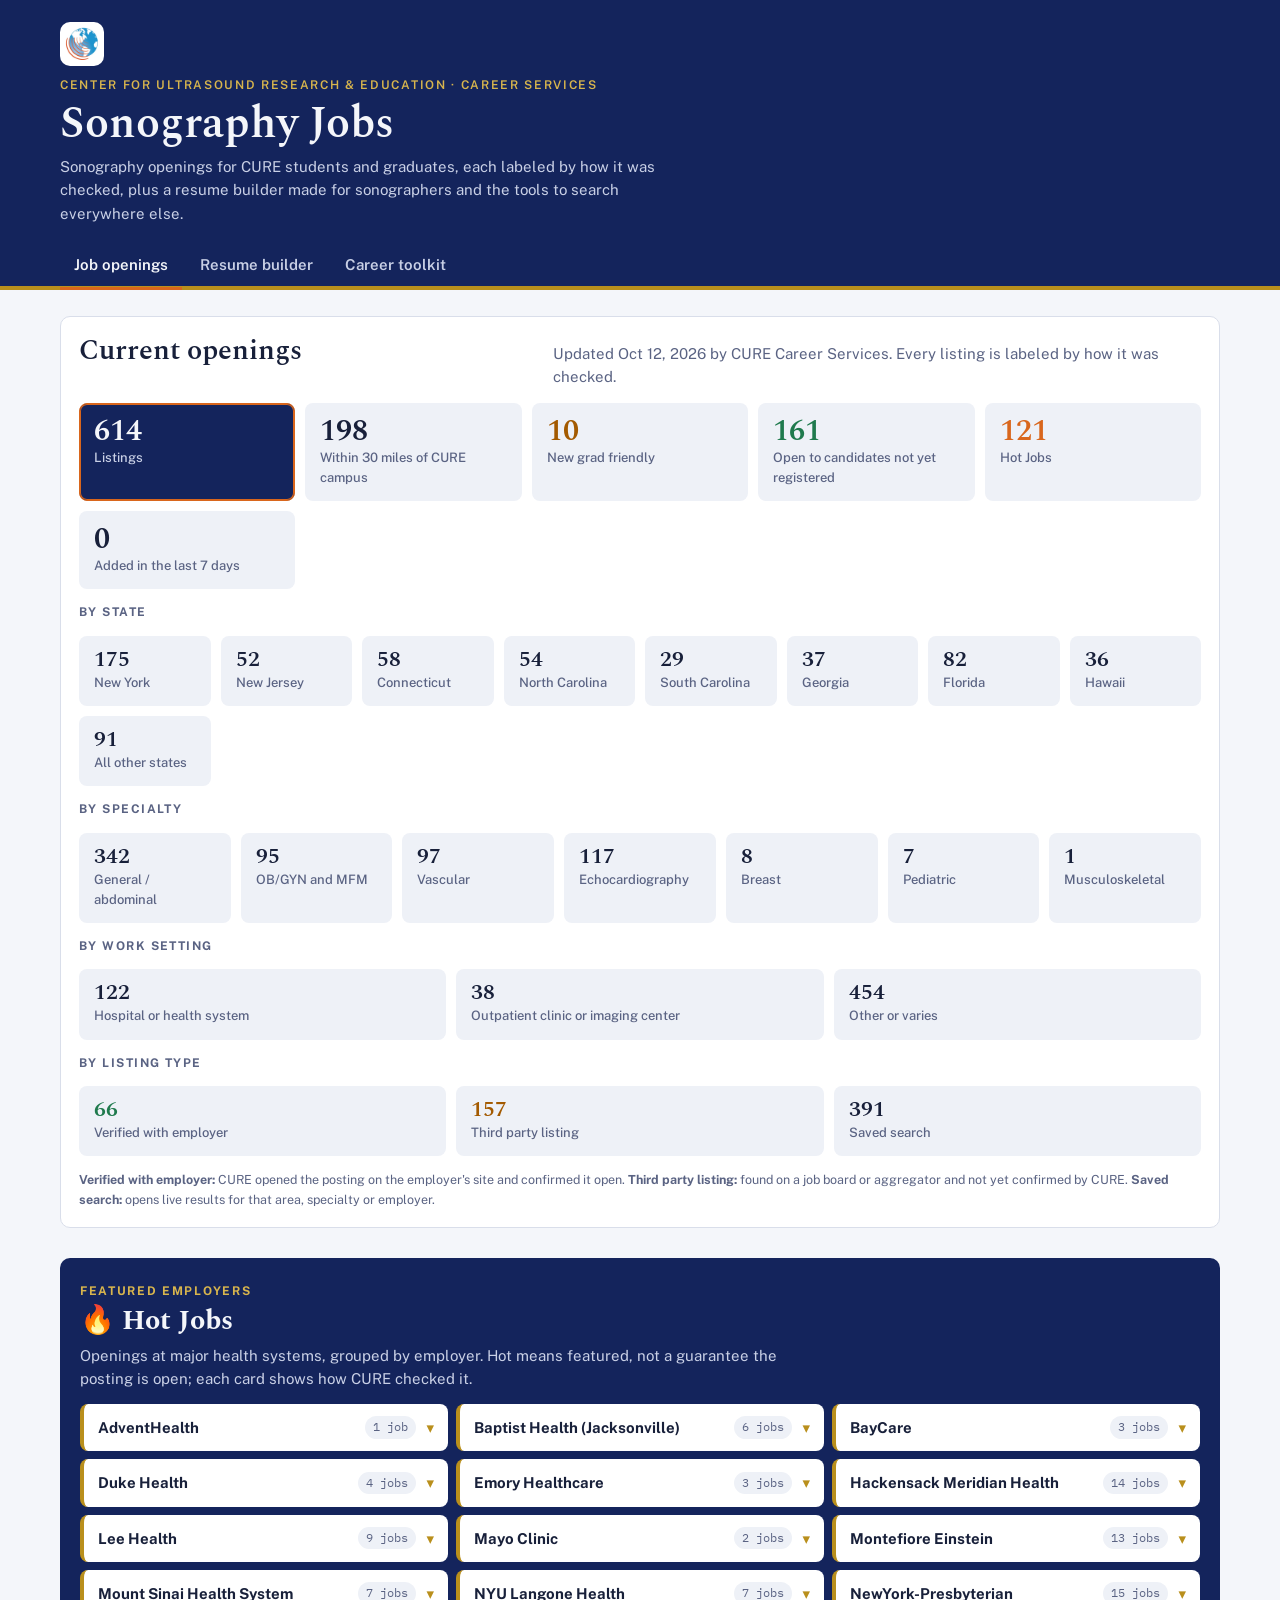
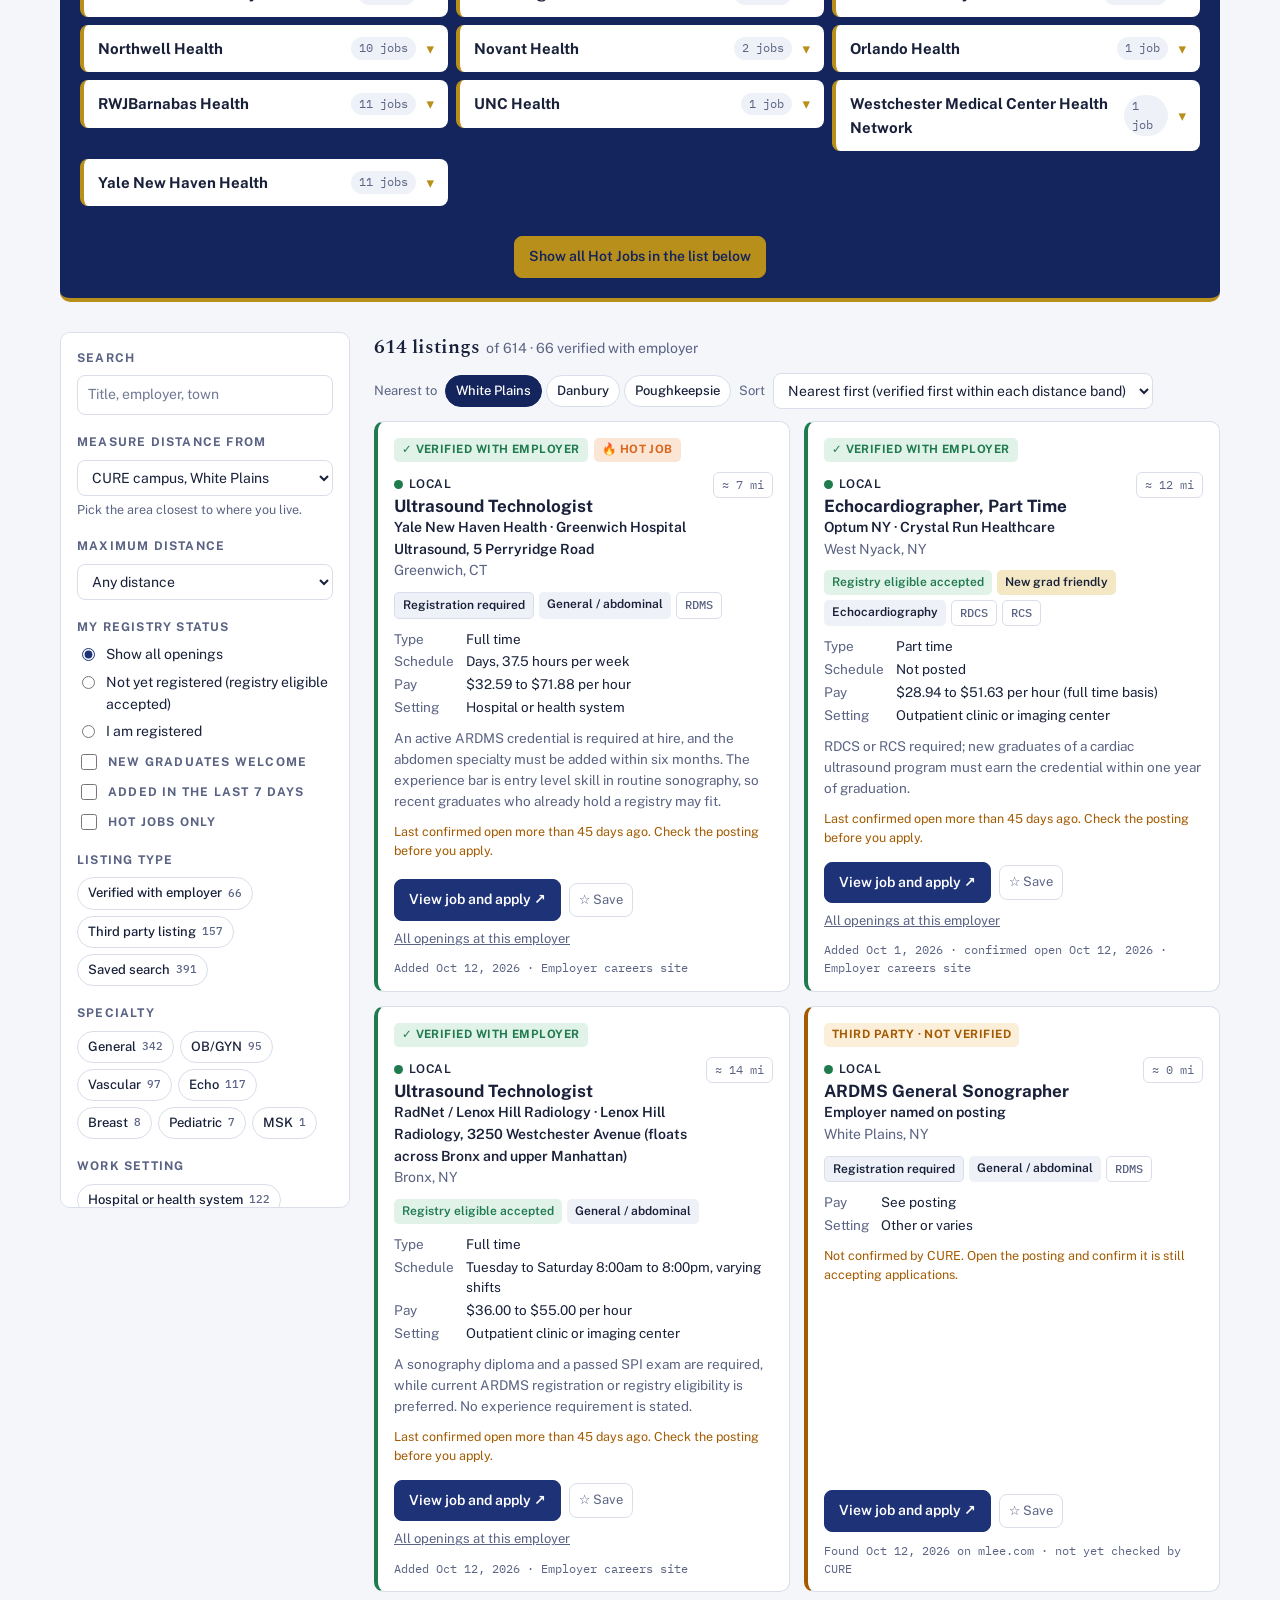
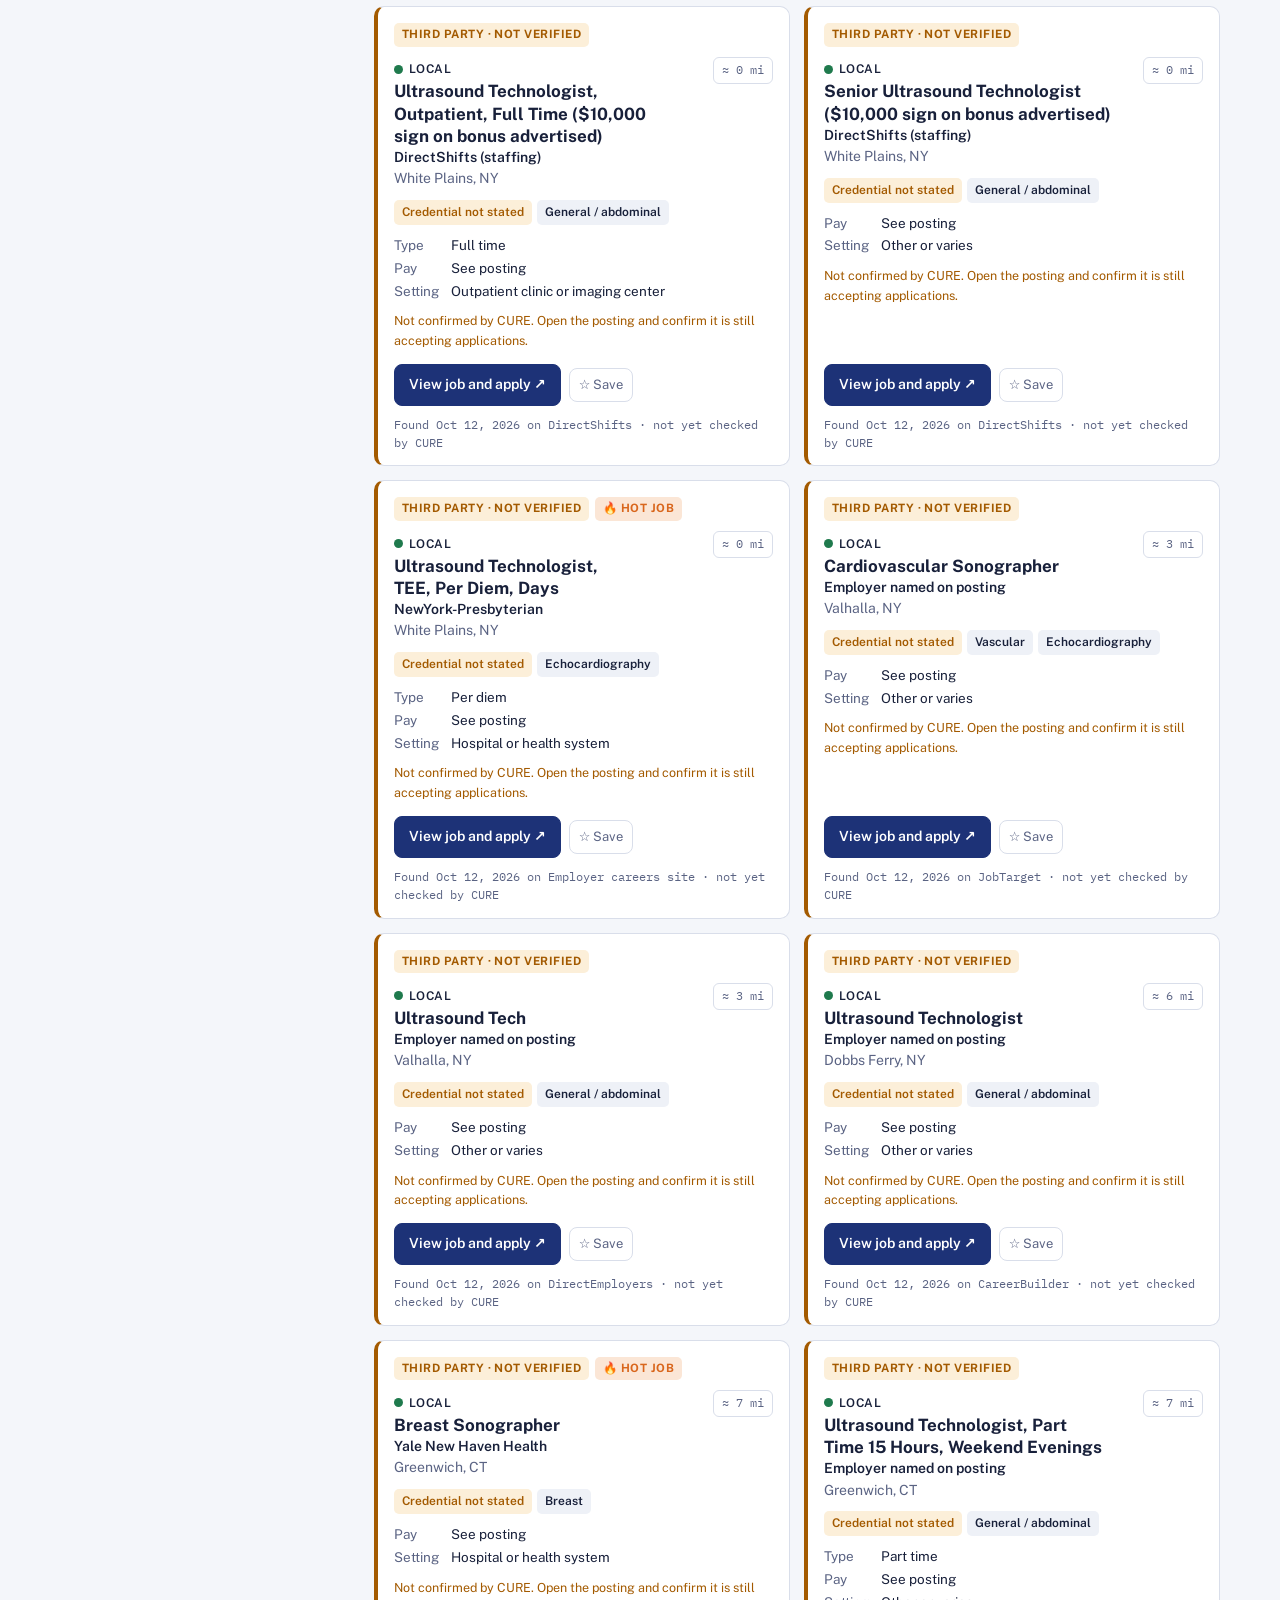
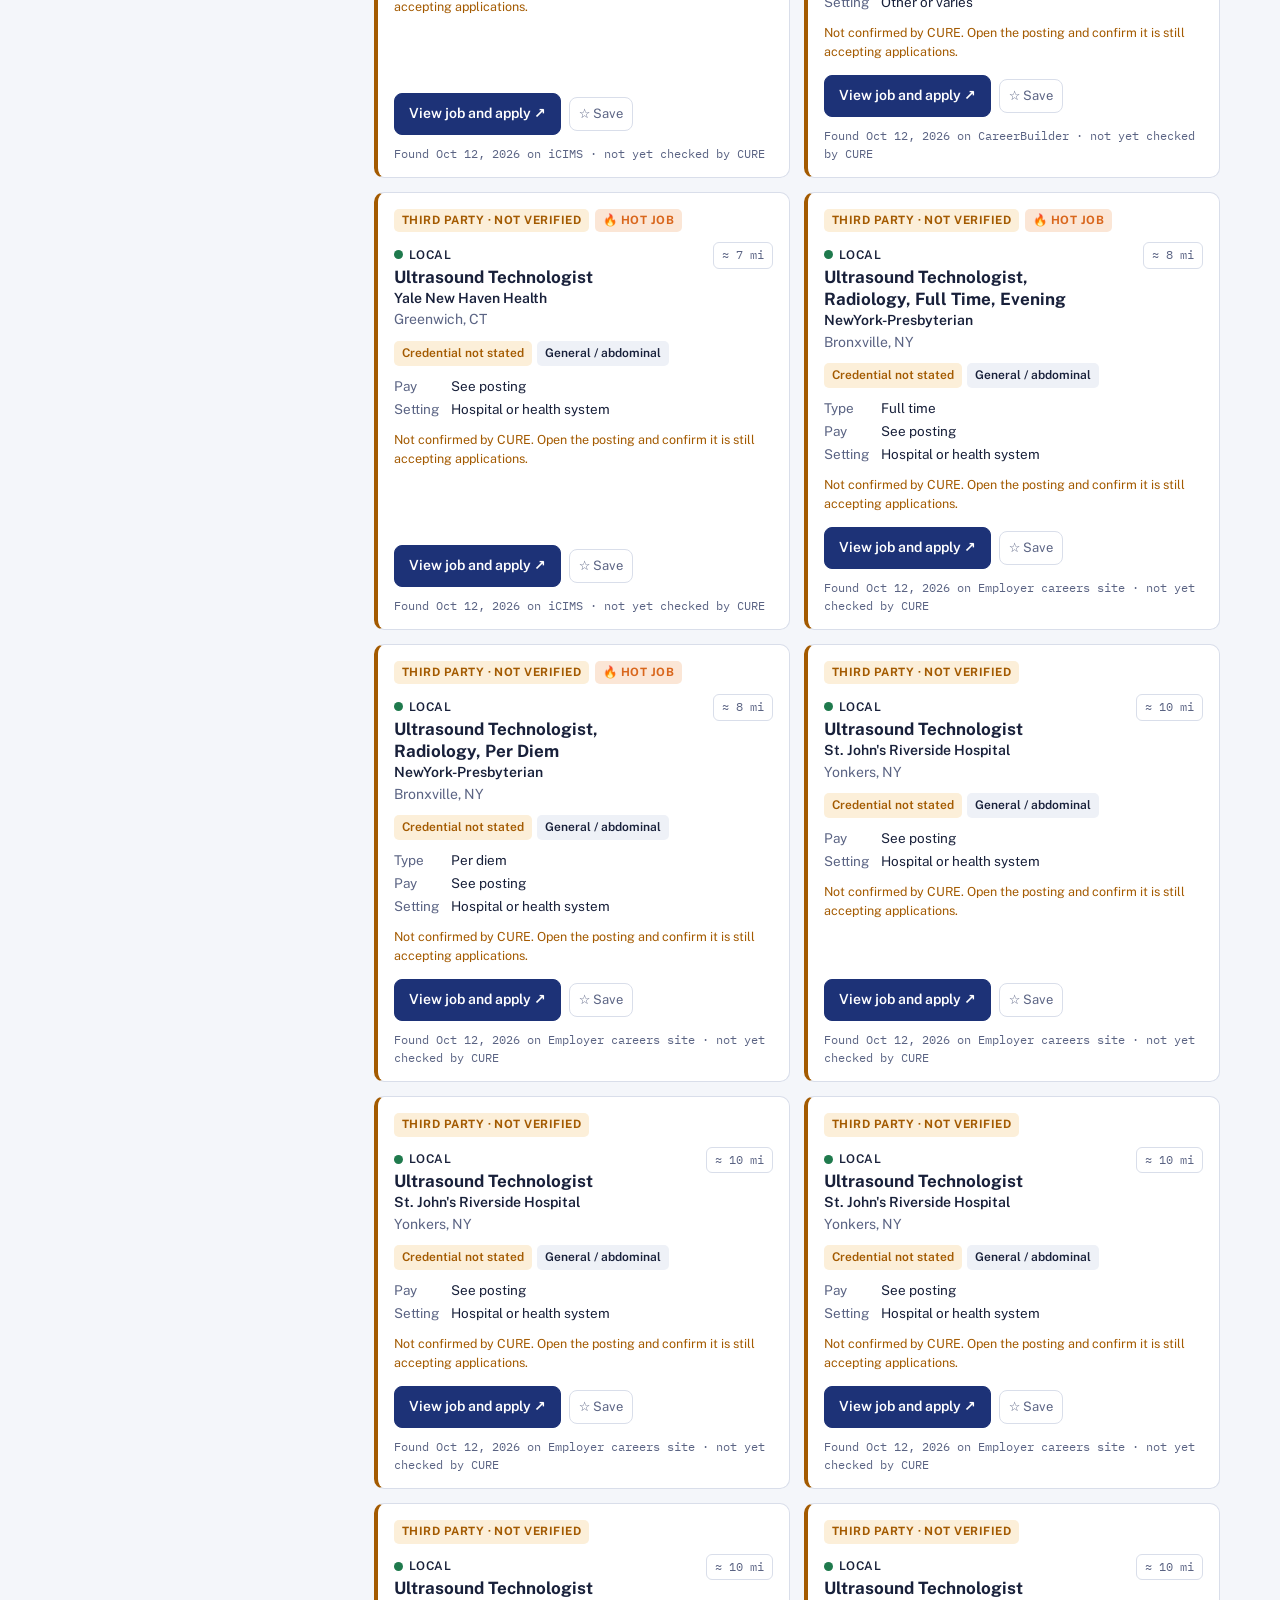
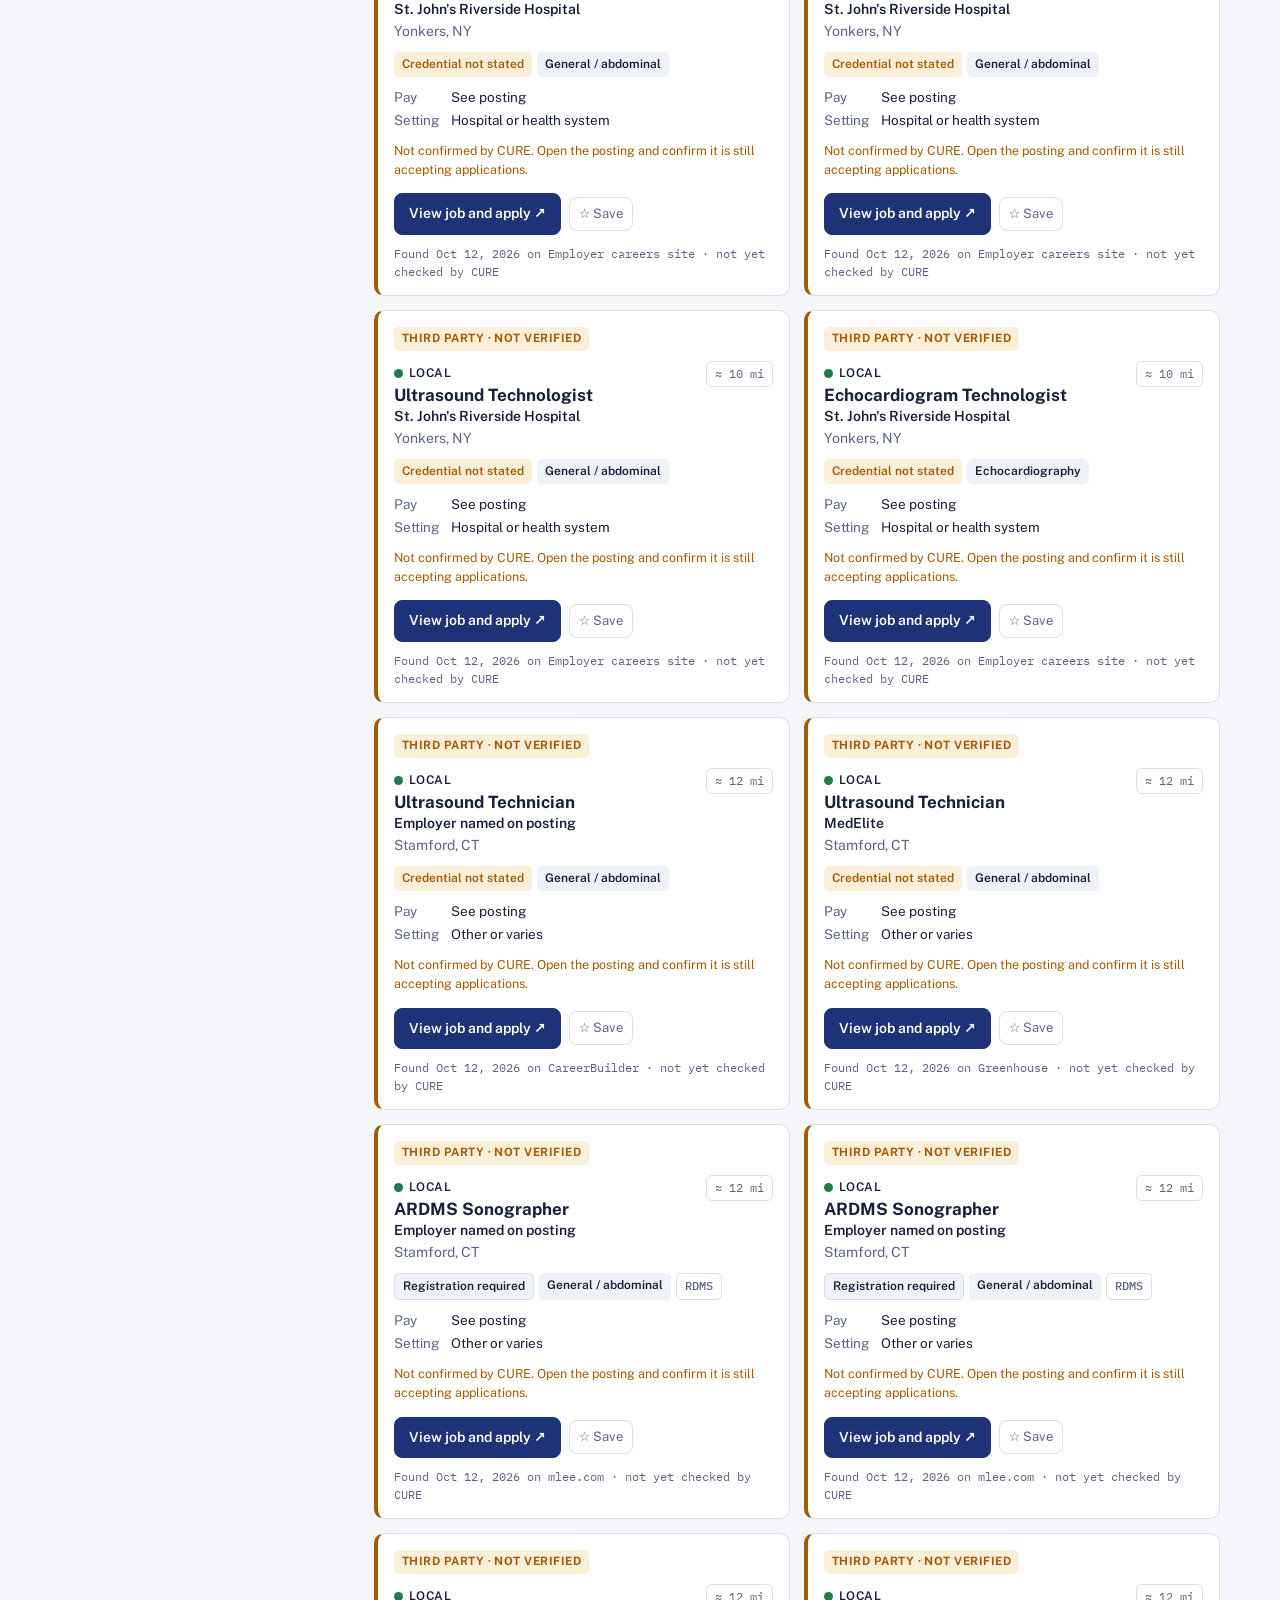
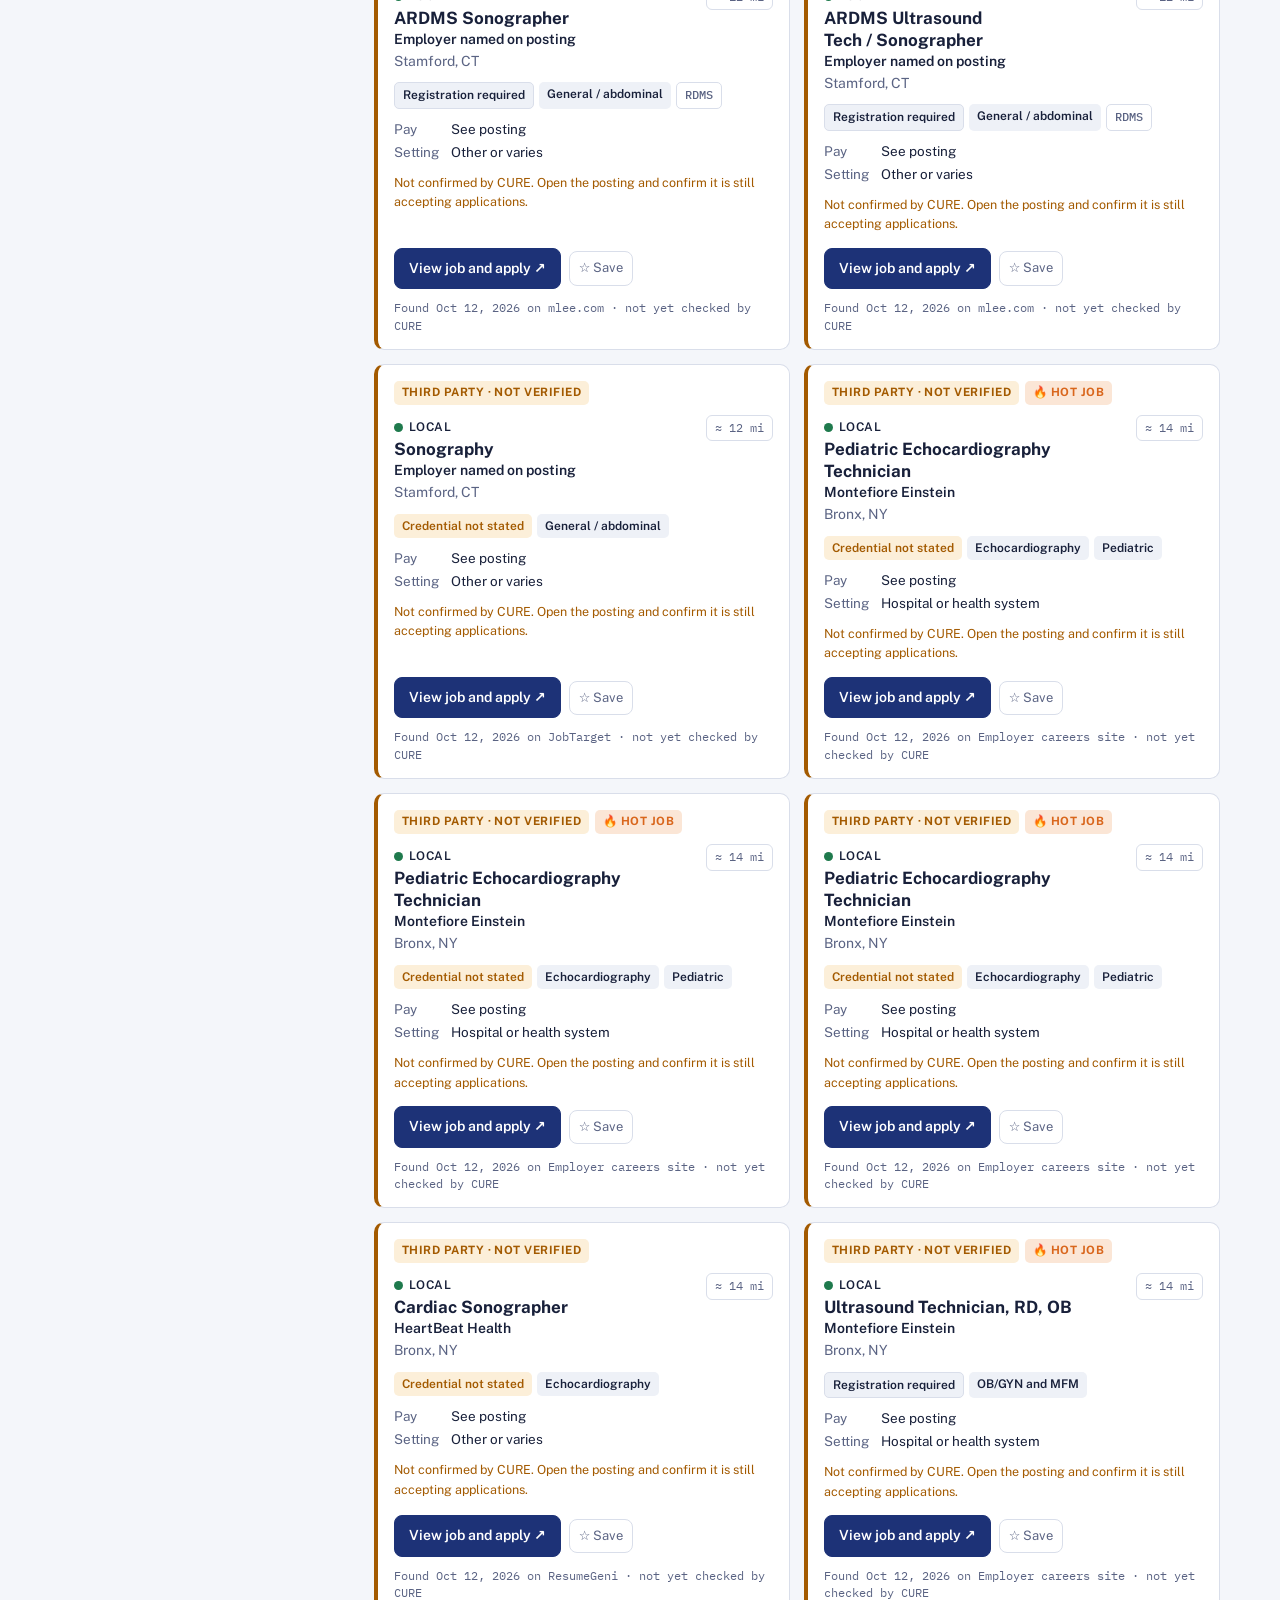
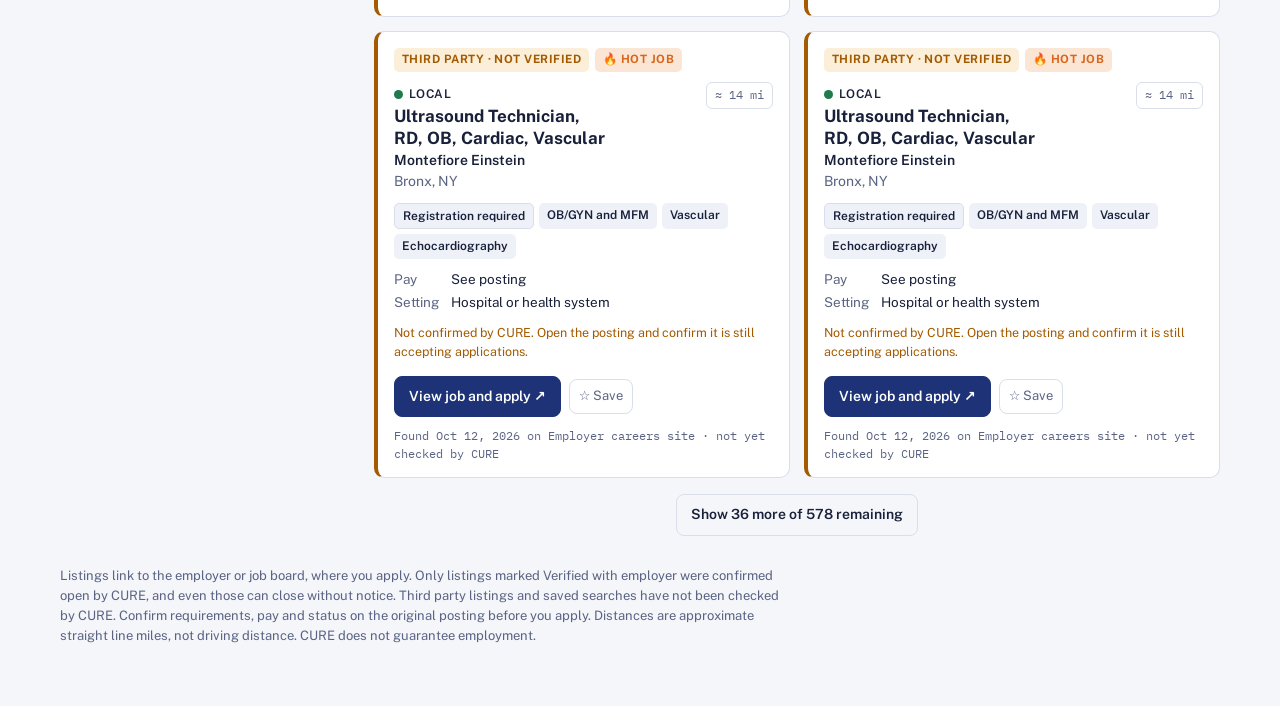
==== commit 35ed4868: "Cover the whole country, with depth in the South and Hawaii Adds Carolinas, Georgia, Florida and Haw" ====
--- a/index.html
+++ b/index.html
@@ -24,7 +24,7 @@
 <body>
 <div id="app"></div>
 <noscript><p style="padding:20px">CURE Jobs needs JavaScript turned on.</p></noscript>
-<script type="application/json" id="cure-data">{"updated":"2026-10-12","contact":{"office":"Career Services","where":"CURE, 333 Westchester Avenue, Suite W101, White Plains, NY","how":"Stop by Career Services or ask your Program Director to connect you with the Career Services Manager."},"jobs":[{"id":"nyu-23047434","title":"Ultrasound Technologist, Part Time Nights","employer":"NYU Langone Health","facility":"NYU Langone, Manhattan","city":"New York","state":"NY","town":"Manhattan, NY","lat":40.7421,"lng":-73.9739,"region":"nyc","mods":["general"],"type":"Part time","shift":"Nights, Sunday and Monday, 12a to 8a","pay":"$60.02 to $67.13 per hour","reg":"required","creds":["RDMS","RVT"],"newgrad":false,"url":"https://jobs.nyulangone.org/job/23047434/ultrasound-technologist-manhattan-part-time-night-shift-new-york-ny/","employerUrl":"https://jobs.nyulangone.org/","notes":"ARDMS registration and a certificate from an approved ultrasound or vascular program are minimum requirements; RDMS and RVT preferred.","source":"Employer careers site","added":"2026-10-01","checked":"2026-10-12","status":"verified","setting":"hospital","hot":true,"hotGroup":"NYU Langone Health"},{"id":"nyu-21912408","title":"Ultrasound Technologist, Registered, 18.75 Hours","employer":"NYU Langone Health","facility":"NYU Langone Hospital Long Island","city":"Mineola","state":"NY","town":"Mineola / Garden City, NY","lat":40.7409,"lng":-73.6423,"region":"li","mods":["general"],"type":"Part time","shift":"Weekends: Saturday 10a to 8p, Sunday 8a to 6p","pay":"$54.63 to $60.80 per hour","reg":"required","creds":["RDMS","RVT"],"newgrad":false,"url":"https://jobs.nyulangone.org/job/21912408/ultrasound-technologist-registered-18-75-hours-per-week-hospital-mineola-ny/","employerUrl":"https://jobs.nyulangone.org/","notes":"Requires a diploma from an accredited two year ultrasound program and registration as a diagnostic sonographer or vascular technologist.","source":"Employer careers site","added":"2026-10-01","checked":"2026-10-12","status":"verified","setting":"hospital","hot":true,"hotGroup":"NYU Langone Health"},{"id":"hmh-77048705424","title":"Ultrasound Technologist, Maternal Fetal Medicine","employer":"Hackensack Meridian Health","facility":"Hackensack University Medical Center","city":"Hackensack","state":"NJ","town":"Hackensack, NJ","lat":40.8838,"lng":-74.0566,"region":"nj","mods":["obgyn"],"type":"Full time","shift":"Day shift","pay":"Not posted","reg":"required","creds":["RDMS"],"newgrad":false,"url":"https://jobs.hackensackmeridianhealth.org/job/hackensack/ultrasound-technologist-mfm-full-time/19511/77048705424","employerUrl":"https://jobs.hackensackmeridianhealth.org/","notes":"RDMS required. Nuchal translucency certification preferred.","source":"Employer careers site","added":"2026-10-01","checked":"2026-10-12","status":"verified","setting":"hospital","hot":true,"hotGroup":"Hackensack Meridian Health"},{"id":"hmh-73248430928","title":"Vascular Technologist","employer":"Hackensack Meridian Health","facility":"Hackensack University Medical Center","city":"Hackensack","state":"NJ","town":"Hackensack, NJ","lat":40.8838,"lng":-74.0566,"region":"nj","mods":["vascular"],"type":"Full time","shift":"Day shift","pay":"Not posted","reg":"required","creds":["RVT"],"newgrad":false,"url":"https://jobs.hackensackmeridianhealth.org/job/hackensack/vascular-technologist-full-time/19511/73248430928","employerUrl":"https://jobs.hackensackmeridianhealth.org/","notes":"RVT required; RVS preferred. Prior hospital experience preferred, not required.","source":"Employer careers site","added":"2026-10-01","checked":"2026-10-12","status":"verified","setting":"hospital","hot":true,"hotGroup":"Hackensack Meridian Health"},{"id":"hmh-95638945072","title":"Vascular Technologist, Per Diem","employer":"Hackensack Meridian Health","facility":"JFK University Medical Center","city":"Edison","state":"NJ","town":"Edison / Iselin, NJ","lat":40.539,"lng":-74.3685,"region":"nj","mods":["vascular"],"type":"Per diem","shift":"Evening shift","pay":"From $37.69 per hour","reg":"required","creds":["RVT","RVS"],"newgrad":true,"url":"https://jobs.hackensackmeridianhealth.org/job/edison/vascular-technologist-per-diem/19511/95638945072","employerUrl":"https://jobs.hackensackmeridianhealth.org/","notes":"RVT or RVS required. Accepts one to two years of experience or a new graduate of an accredited program.","source":"Employer careers site","added":"2026-10-01","checked":"2026-10-12","status":"verified","setting":"hospital","hot":true,"hotGroup":"Hackensack Meridian Health"},{"id":"hmh-95104762944","title":"Ultrasound Technologist, Health and Wellness Center","employer":"Hackensack Meridian Health","facility":"Carrier Clinic","city":"Iselin","state":"NJ","town":"Edison / Iselin, NJ","lat":40.5754,"lng":-74.3224,"region":"nj","mods":["general","vascular"],"type":"Per diem","shift":"Weekends, Saturdays 8a to 5p preferred","pay":"From $44.30 per hour","reg":"required","creds":["RDMS","RVT","RT(S)","RVS"],"newgrad":false,"url":"https://jobs.hackensackmeridianhealth.org/job/iselin/ultrasound-technologist-health-and-wellness-center/19511/95104762944","employerUrl":"https://jobs.hackensackmeridianhealth.org/","notes":"One of RVT, RDMS, RT(S) or RVS required. One year of clinical ultrasound experience preferred.","source":"Employer careers site","added":"2026-10-01","checked":"2026-10-05","status":"verified","setting":"outpatient","hot":true,"hotGroup":"Hackensack Meridian Health"},{"id":"hmh-98047631472","title":"Ultrasound Technologist, Per Diem","employer":"Hackensack Meridian Health","facility":"HMH Physician Services","city":"Asbury Park","state":"NJ","town":"Asbury Park / Neptune, NJ","lat":40.2204,"lng":-74.0121,"region":"nj","mods":["general"],"type":"Per diem","shift":"Day shift","pay":"From $44.30 per hour","reg":"required","creds":["RDMS"],"newgrad":false,"url":"https://jobs.hackensackmeridianhealth.org/job/asbury-park/ultrasound-technologist/19511/98047631472","employerUrl":"https://jobs.hackensackmeridianhealth.org/","notes":"RDMS and BLS required. One year of ultrasound experience preferred.","source":"Employer careers site","added":"2026-10-01","checked":"2026-10-12","status":"verified","setting":"outpatient","hot":true,"hotGroup":"Hackensack Meridian Health"},{"id":"optum-92872100080","title":"Ultrasound Technologist II, Part Time OB/GYN","employer":"Optum NY","facility":"Optum NY, Syosset","city":"Syosset","state":"NY","town":"Syosset / Hicksville, NY","lat":40.8262,"lng":-73.5021,"region":"li","mods":["obgyn"],"type":"Part time","shift":"Not posted","pay":"$28.94 to $51.63 per hour (full time basis), sign on bonus advertised","reg":"eligible","creds":["RDMS"],"newgrad":true,"url":"https://careers.unitedhealthgroup.com/job/syosset/optum-ny-pt-obgyn-ultrasound-technologist/34088/92872100080","employerUrl":"https://careers.unitedhealthgroup.com/","notes":"ARDMS certification or the ability to obtain it. Completion of an accredited ultrasonography course required.","source":"Employer careers site","added":"2026-10-01","checked":"2026-10-12","status":"verified","setting":"outpatient"},{"id":"northwell-23485793","title":"Ultrasound Technologist","employer":"Northwell Health","facility":"Northwell Physician Partners, Lenox Hill","city":"New York","state":"NY","town":"Manhattan, NY","lat":40.7739,"lng":-73.9605,"region":"nyc","mods":["general","obgyn"],"type":"Full time","shift":"Days, 8:30a to 5p","pay":"$85,090 to $147,220 per year","reg":"required","creds":["RDMS","RDCS","RCS","RVT","RVS","RT(S)"],"newgrad":false,"url":"https://jobs.northwell.edu/job-3/23485793/ultrasound-technologist-new-york-ny/","employerUrl":"https://jobs.northwell.edu/","notes":"One registry credential required, plus one to three years of experience. Maternal fetal medicine experience preferred.","source":"Employer careers site","added":"2026-10-01","checked":"2026-10-12","status":"verified","setting":"outpatient","hot":true,"hotGroup":"Northwell Health"},{"id":"northwell-23281902","title":"Ultrasound Technologist, Per Diem","employer":"Northwell Health","facility":"North Fork Radiology","city":"Riverhead","state":"NY","town":"Riverhead, NY","lat":40.917,"lng":-72.662,"region":"li","mods":["general"],"type":"Per diem","shift":"Weekdays and weekends, 8a to 4:30p","pay":"$67.39 per hour","reg":"required","creds":["RDMS","RDCS","RCS","RVT","RVS","RT(S)","RT(VS)"],"newgrad":false,"url":"https://jobs.northwell.edu/job-3/23281902/ultrasound-technologist-riverhead-ny/","employerUrl":"https://jobs.northwell.edu/","notes":"One registry credential and one to three years of experience required.","source":"Employer careers site","added":"2026-10-01","checked":"2026-10-12","status":"verified","setting":"outpatient","hot":true,"hotGroup":"Northwell Health"},{"id":"optum-96162114320","title":"Ultrasound Technologist II","employer":"Optum NY","facility":"Optum NY/NJ, Poughkeepsie","city":"Poughkeepsie","state":"NY","town":"Poughkeepsie, NY","lat":41.7004,"lng":-73.921,"region":"whv","mods":["general"],"type":"Full time","shift":"Not posted","pay":"$41.50 to $62.25 per hour, sign on bonus advertised","reg":"eligible","creds":["RDMS"],"newgrad":false,"url":"https://careers.unitedhealthgroup.com/job/poughkeepsie/ultrasound-technologist/34088/96162114320","employerUrl":"https://careers.unitedhealthgroup.com/","notes":"ARDMS certification or the ability to obtain it.","source":"Employer careers site","posted":"2026-08-27","added":"2026-10-01","checked":"2026-10-12","status":"verified","setting":"outpatient"},{"id":"optum-96887683248","title":"Echo Technologist","employer":"Optum NY","facility":"Putnam Hospital Center and Katonah Cardiology","city":"Katonah","state":"NY","town":"Katonah, NY","lat":41.259,"lng":-73.6851,"region":"whv","mods":["echo"],"type":"Full time","shift":"Monday at Putnam Hospital; Tuesday to Friday at Katonah Cardiology","pay":"$29 to $52 per hour, sign on bonus advertised","reg":"required","creds":["RDCS","RCS"],"newgrad":false,"url":"https://careers.unitedhealthgroup.com/job/katonah/echo-technologist/34088/96887683248","employerUrl":"https://careers.unitedhealthgroup.com/","notes":"ARDMS or CCI cardiac registration required.","source":"Employer careers site","posted":"2026-06-24","added":"2026-10-01","checked":"2026-10-12","status":"verified","setting":"hospital"},{"id":"optum-93760954992","title":"Echocardiographer, Part Time","employer":"Optum NY","facility":"Crystal Run Healthcare","city":"West Nyack","state":"NY","town":"West Nyack / Nyack, NY","lat":41.0965,"lng":-73.9732,"region":"whv","mods":["echo"],"type":"Part time","shift":"Not posted","pay":"$28.94 to $51.63 per hour (full time basis)","reg":"eligible","creds":["RDCS","RCS"],"newgrad":true,"url":"https://careers.unitedhealthgroup.com/job/west-nyack/echocardiographer-part-time-crystal-run-healthcare/34088/93760954992","employerUrl":"https://careers.unitedhealthgroup.com/","notes":"RDCS or RCS required; new graduates of a cardiac ultrasound program must earn the credential within one year of graduation.","source":"Employer careers site","posted":"2026-04-09","added":"2026-10-01","checked":"2026-10-12","status":"verified","setting":"outpatient"},{"id":"ochsner-89346150480","title":"Sonographer, New Grad","employer":"Ochsner Health","facility":"Ochsner Medical Center","city":"New Orleans","state":"LA","lat":29.9511,"lng":-90.0715,"region":"reloc","mods":["general"],"type":"Full time","shift":"Not posted","pay":"Sign on bonus up to $20,000 advertised","reg":"eligible","creds":["RDMS"],"newgrad":true,"url":"https://careers.ochsner.org/job/new-orleans/sonographer-new-grad-all-locations/47519/89346150480","employerUrl":"https://careers.ochsner.org/","notes":"New graduate role. RDMS must be earned within one year of hire.","source":"Employer careers site","added":"2026-10-01","checked":"2026-10-12","status":"verified","setting":"hospital"},{"id":"atrium-23902829","title":"Ultrasound Tech, PRN","employer":"Atrium Health (Advocate Health)","facility":"Carolinas Medical Center","city":"Charlotte","state":"NC","lat":35.2271,"lng":-80.8431,"region":"reloc","mods":["general"],"type":"Per diem","shift":"Days, Monday to Saturday","pay":"$42.00 per hour","reg":"required","creds":["RDMS","RT(S)"],"newgrad":false,"url":"https://careers.advocatehealth.org/job/23902829/ultrasound-tech-prn-charlotte-nc/","employerUrl":"https://careers.advocatehealth.org/","notes":"ARDMS or ARRT sonography certification and BLS required.","source":"Employer careers site","added":"2026-10-01","checked":"2026-10-12","status":"verified","setting":"hospital"},{"city":"North Bergen","creds":[],"employer":"Hackensack Meridian Health","employerUrl":"https://jobs.hackensackmeridianhealth.org/","facility":"Palisades Medical Center","lat":40.8043,"lng":-74.0121,"mods":["echo"],"newgrad":false,"notes":"Graduate of an approved cardiovascular program with BLS; a cardiac registry (posting says RCT) or eligibility is preferred, not required. One year of echo experience is asked for.","pay":"$43.82 per hour","reg":"eligible","region":"nj","shift":"Day shift","source":"Employer careers site","state":"NJ","title":"Cardiac Ultrasound Tech, Per Diem","type":"Per diem","url":"https://jobs.hackensackmeridianhealth.org/job/north-bergen/cardiac-ultrasound-tech-per-diem/19511/85746595728","id":"hmh-2025-169641","added":"2026-10-05","checked":"2026-10-12","status":"verified","setting":"hospital","hot":true,"hotGroup":"Hackensack Meridian Health"},{"city":"Manhasset","creds":["RVT","RVS"],"employer":"Northwell Health","employerUrl":"https://jobs.northwell.edu/","facility":"North Shore University Hospital","lat":40.7979,"lng":-73.6996,"mods":["vascular"],"newgrad":false,"notes":"Current RVT or RVS required, with one to three years of vascular experience and a technical school diploma.","pay":"$60.32 to $70.76 per hour","reg":"required","region":"li","shift":"2p to 12a","source":"Employer careers site","state":"NY","title":"Vascular Technologist, Part Time","type":"Part time","url":"https://jobs.northwell.edu/job-3/23365261/vascular-technologist-manhasset-ny/","id":"northwell-188230","added":"2026-10-05","checked":"2026-10-12","status":"verified","setting":"hospital","hot":true,"hotGroup":"Northwell Health"},{"city":"Mineola","creds":["RDMS","RVT"],"employer":"NYU Langone Health","employerUrl":"https://jobs.nyulangone.org/","facility":"NYU Langone Hospital Long Island","lat":40.7409,"lng":-73.6423,"mods":["general"],"newgrad":false,"notes":"Requires graduation from an accredited two year ultrasound program and RDMS or RVT. Three years of experience preferred.","pay":"$60.00 per hour","reg":"required","region":"li","shift":"Variable day shifts including weekends and holidays","source":"Employer careers site","state":"NY","title":"Ultrasound Technologist, General, Per Diem","town":"Mineola / Garden City, NY","type":"Per diem","url":"https://jobs.nyulangone.org/job/23687961/ultrasound-technologist-general-per-diem-hospital-mineola-ny/","id":"nyu-RR00122871","added":"2026-10-05","checked":"2026-10-12","status":"verified","setting":"hospital","hot":true,"hotGroup":"NYU Langone Health"},{"city":"Poughkeepsie","creds":["RDMS"],"employer":"Optum NY","employerUrl":"https://careers.unitedhealthgroup.com/","facility":"Optum, Poughkeepsie","lat":41.7004,"lng":-73.921,"mods":["general"],"newgrad":false,"notes":"ARDMS certification and completion of an accredited ultrasound program are required. Five years of experience is preferred but not required.","pay":"$28.27 to $50.48 per hour (full time basis), $5,000 sign on bonus for external candidates","posted":"2026-03-17","reg":"required","region":"whv","shift":"Not posted","source":"Employer careers site","state":"NY","title":"Ultrasound Technologist, Per Diem","town":"Poughkeepsie, NY","type":"Per diem","url":"https://careers.unitedhealthgroup.com/job/poughkeepsie/ultrasound-technologist-per-diem/34088/92872070256","id":"optum-2286483","added":"2026-10-05","checked":"2026-10-12","status":"verified","setting":"outpatient"},{"city":"Howard Beach","creds":["RDMS"],"employer":"Optum NY","employerUrl":"https://careers.unitedhealthgroup.com/","facility":"Optum outpatient imaging center, Howard Beach","lat":40.6571,"lng":-73.843,"mods":["general","breast","vascular"],"newgrad":false,"notes":"ARDMS certification and an accredited ultrasound program are required, plus breast and general vascular ultrasound experience. Two or more years of experience preferred.","pay":"$28.94 to $51.63 per hour (full time basis), $10,000 sign on bonus for external candidates","posted":"2026-05-04","reg":"required","region":"nyc","shift":"Monday to Friday, 8a to 4:30p or 8:30a to 5p","source":"Employer careers site","state":"NY","title":"Ultrasound Technologist, All Inclusive, Full Time","town":"Queens, NY","type":"Full time","url":"https://careers.unitedhealthgroup.com/job/new-york/ultrasound-technologist-all-inclusive-full-time-howard-beach-ny/34088/94706793120","id":"optum-2360794","added":"2026-10-05","checked":"2026-10-12","status":"verified","setting":"outpatient"},{"id":"optum-2370435","title":"MFM Ultrasound Tech - Crystal Run Healthcare - Per Diem","employer":"Optum NY (Crystal Run Healthcare)","facility":"Crystal Run Healthcare","city":"Middletown","state":"NY","town":"Middletown, NY","lat":41.4459,"lng":-74.4229,"region":"whv","mods":["obgyn"],"type":"Per diem","shift":"Not posted","pay":"$41.50 to $62.25 per hour (range stated as based on full time employment)","reg":"required","creds":["RDMS"],"newgrad":false,"url":"https://careers.unitedhealthgroup.com/job/middletown/mfm-ultrasound-tech-crystal-run-healthcare-per-diem/34088/96248035680","employerUrl":"https://careers.unitedhealthgroup.com","notes":"Per diem MFM role that requires an accredited ultrasonography course and ARDMS certification. No experience is required, though two or more years is preferred.","source":"Employer careers site","posted":"2026-06-10","added":"2026-10-12","checked":"2026-10-12","status":"verified","setting":"outpatient"},{"id":"nuvance-oVdaAfwC","title":"Ultrasound Technologist-Per Diem-Evening","employer":"Northwell Health (Nuvance Health)","facility":"Putnam Hospital Center","city":"Carmel","state":"NY","town":"Carmel / Putnam, NY","lat":41.43,"lng":-73.6801,"region":"whv","mods":["general"],"type":"Per diem","shift":"Evening","pay":"$46.58 to $61.15","reg":"eligible","creds":["RDMS"],"newgrad":true,"url":"https://jobs.jobvite.com/nuvance/job/oVdaAfwC","employerUrl":"https://jobs.jobvite.com/nuvance/jobs","notes":"Requires graduation from an approved sonography program and RDMS registration or registry eligibility. Prior experience is preferred, and the posting says new graduates may be acceptable.","source":"Employer careers site","added":"2026-10-12","checked":"2026-10-12","status":"verified","setting":"hospital","hot":true,"hotGroup":"Northwell Health"},{"id":"nuvance-oXfjAfwP","title":"Ultrasound Technologist-Per Diem-Kingston","employer":"Northwell Health (Nuvance Health)","facility":"Northern Dutchess Hospital (Diagnostics/Imaging, Kingston)","city":"Kingston","state":"NY","town":"Kingston, NY","lat":41.927,"lng":-73.9974,"region":"whv","mods":["general"],"type":"Per diem","shift":"Not posted","pay":"$46.37 to $57.98","reg":"eligible","creds":["RDMS","RT(S)"],"newgrad":false,"url":"https://jobs.jobvite.com/nuvance/job/oXfjAfwP","employerUrl":"https://jobs.jobvite.com/nuvance/jobs","notes":"Requires graduation from an approved sonography school; RDMS or ARRT(S) is strongly preferred and unregistered hires must register within one year. Two years of experience is preferred, not required.","source":"Employer careers site","added":"2026-10-12","checked":"2026-10-12","status":"verified","setting":"hospital","hot":true,"hotGroup":"Northwell Health"},{"id":"nuvance-oLi3yfwo","title":"PRN Ultrasound Technologist - Northern OB/GYN","employer":"Northwell Health (Nuvance Health)","facility":"Nuvance Health Medical Practice, Northern OB/GYN","city":"Rhinebeck","state":"NY","lat":41.9268,"lng":-73.9124,"region":"whv","mods":["obgyn"],"type":"Per diem","shift":"8 hour shifts, 8:30am to 5:00pm","pay":"$36.53 to $67.90 per hour","reg":"eligible","creds":["RDMS","RT(S)"],"newgrad":false,"url":"https://jobs.jobvite.com/nuvance/job/oLi3yfwo","employerUrl":"https://jobs.jobvite.com/nuvance/jobs","notes":"OB/GYN office role requiring graduation from an approved sonography program; RDMS or ARRT(S) is preferred and unregistered hires must register within one year of hire. No experience requirement is stated.","source":"Employer careers site","added":"2026-10-12","checked":"2026-10-12","status":"verified","setting":"outpatient","hot":true,"hotGroup":"Northwell Health"},{"id":"nuvance-odkxAfwo","title":"Echocardiographer-Full Time-Day","employer":"Northwell Health (Nuvance Health)","facility":"Vassar Brothers Medical Center","city":"Poughkeepsie","state":"NY","town":"Poughkeepsie, NY","lat":41.7004,"lng":-73.921,"region":"whv","mods":["echo"],"type":"Full time","shift":"Day","pay":"$47.62 to $65.01","reg":"required","creds":["RDCS","RVT","RCS","RVS"],"newgrad":false,"url":"https://jobs.jobvite.com/nuvance/job/odkxAfwo","employerUrl":"https://jobs.jobvite.com/nuvance/jobs","notes":"Requires a sonography certificate from an accredited school plus ARDMS or CCI cardiac or vascular registration. The posting asks for two years of experience or registration through ARDMS or CCI.","source":"Employer careers site","added":"2026-10-12","checked":"2026-10-12","status":"verified","setting":"hospital","hot":true,"hotGroup":"Northwell Health"},{"id":"nuvance-oPpuAfw2","title":"Echocardiographer PDP-Day","employer":"Northwell Health (Nuvance Health)","facility":"Vassar Brothers Medical Center","city":"Poughkeepsie","state":"NY","town":"Poughkeepsie, NY","lat":41.7004,"lng":-73.921,"region":"whv","mods":["echo"],"type":"Per diem","shift":"Day","pay":"$47.62 to $65.01","reg":"required","creds":["RDCS","RVT","RCS","RVS"],"newgrad":false,"url":"https://jobs.jobvite.com/nuvance/job/oPpuAfw2","employerUrl":"https://jobs.jobvite.com/nuvance/jobs","notes":"Requires a sonography certificate from an accredited school plus ARDMS or CCI cardiac or vascular registration. The posting asks for two years of experience or registration through ARDMS or CCI.","source":"Employer careers site","added":"2026-10-12","checked":"2026-10-12","status":"verified","setting":"hospital","hot":true,"hotGroup":"Northwell Health"},{"id":"wmchealth-12794","title":"Echo Technician","employer":"WMCHealth (Bon Secours Charity Health System)","facility":"St Anthony Community Hospital","city":"Warwick","state":"NY","lat":41.2565,"lng":-74.3599,"region":"whv","mods":["echo"],"type":"Per diem","shift":"Variable","pay":"$44.13 (hiring rate as posted)","reg":"required","creds":["RDCS","RCS"],"newgrad":false,"url":"https://wmchealthjobs.org/?jobs=echo-technician-12794","employerUrl":"https://wmchealthjobs.org/search-jobs/","notes":"Requires graduation from a CAAHEP accredited cardiovascular sonography program and RDCS or RCS registration at hire. Clinical experience performing transthoracic and transesophageal echoes is expected.","source":"Employer careers site","posted":"2026-08-21","added":"2026-10-12","checked":"2026-10-12","status":"verified","setting":"hospital","hot":true,"hotGroup":"Westchester Medical Center Health Network"},{"id":"ynhh-90839","title":"Ultrasound Technologist","employer":"Yale New Haven Health","facility":"Greenwich Hospital Ultrasound, 5 Perryridge Road","city":"Greenwich","state":"CT","town":"Greenwich, CT","lat":41.0262,"lng":-73.6282,"region":"ct","mods":["general"],"type":"Full time","shift":"Days, 37.5 hours per week","pay":"$32.59 to $71.88 per hour","reg":"required","creds":["RDMS"],"newgrad":false,"url":"https://jobs.ynhhs.org/jobs/90839","employerUrl":"https://jobs.ynhhs.org/","notes":"An active ARDMS credential is required at hire, and the abdomen specialty must be added within six months. The experience bar is entry level skill in routine sonography, so recent graduates who already hold a registry may fit.","source":"Employer careers site","posted":"2026-09-03","added":"2026-10-12","checked":"2026-10-12","status":"verified","setting":"hospital","hot":true,"hotGroup":"Yale New Haven Health"},{"id":"ynhh-90314","title":"Ultrasound Technologist","employer":"Yale New Haven Health","facility":"Bridgeport Hospital, Commerce Park Ultrasound, 4699 Main St","city":"Bridgeport","state":"CT","town":"Bridgeport, CT","lat":41.1792,"lng":-73.1894,"region":"ct","mods":["general"],"type":"Full time","shift":"Days, 40 hours per week","pay":"$29.63 to $65.35 per hour","reg":"eligible","creds":["RDMS"],"newgrad":false,"url":"https://jobs.ynhhs.org/jobs/90314","employerUrl":"https://jobs.ynhhs.org/","notes":"ARDMS certification or registry eligibility is accepted. The posting asks for at least one year of experience.","source":"Employer careers site","posted":"2026-09-10","added":"2026-10-12","checked":"2026-10-12","status":"verified","setting":"hospital","hot":true,"hotGroup":"Yale New Haven Health"},{"id":"ynhh-87777","title":"Ultrasound Sonographer (Part Time and Per Diem Positions Available)","employer":"Yale New Haven Health","facility":"Yale New Haven Hospital Diagnostic Radiology Ultrasound, 1450 Chapel Street","city":"New Haven","state":"CT","town":"New Haven, CT","lat":41.3083,"lng":-72.9279,"region":"ct","mods":["general","vascular","obgyn"],"type":"Part time","shift":"Day, evening or night","pay":"$29.63 to $65.35 per hour","reg":"eligible","creds":["RDMS","RT(S)"],"newgrad":false,"url":"https://jobs.ynhhs.org/jobs/87777","employerUrl":"https://jobs.ynhhs.org/","notes":"ARRT sonography is accepted at hire, but RDMS abdomen must be earned within six months, vascular within twelve and OB/GYN within eighteen. Only entry level skills are asked for, and per diem slots (24 or 32 hours for part time) are also offered.","source":"Employer careers site","posted":"2026-05-07","added":"2026-10-12","checked":"2026-10-12","status":"verified","setting":"hospital","hot":true,"hotGroup":"Yale New Haven Health"},{"id":"ynhh-91679","title":"Adult Echo Sonographer","employer":"Yale New Haven Health","facility":"Heart and Vascular Center, 1450 Chapel Street","city":"New Haven","state":"CT","town":"New Haven, CT","lat":41.3083,"lng":-72.9279,"region":"ct","mods":["echo"],"type":"Full time","shift":"Days","pay":"$29.63 to $65.35 per hour","reg":"required","creds":["RDCS","RCS","RVT"],"newgrad":false,"url":"https://jobs.ynhhs.org/jobs/91679","employerUrl":"https://jobs.ynhhs.org/","notes":"RDCS or RCS in echocardiography is required, and BLS must be obtained within three months. Experience is entry level skill in routine heart and vascular imaging after an accredited program.","source":"Employer careers site","posted":"2026-10-02","added":"2026-10-12","checked":"2026-10-12","status":"verified","setting":"hospital","hot":true,"hotGroup":"Yale New Haven Health"},{"id":"ynhh-90832","title":"Adult Vascular Sonographer","employer":"Yale New Haven Health","facility":"Heart and Vascular Center, 1450 Chapel Street","city":"New Haven","state":"CT","town":"New Haven, CT","lat":41.3083,"lng":-72.9279,"region":"ct","mods":["vascular"],"type":"Full time","shift":"Days","pay":"$29.63 to $65.35 per hour","reg":"required","creds":["RVT","RDCS","RCS"],"newgrad":false,"url":"https://jobs.ynhhs.org/jobs/90832","employerUrl":"https://jobs.ynhhs.org/","notes":"RVT is required for vascular work, and BLS must be obtained within three months. Experience is entry level skill in routine heart and vascular imaging after an accredited program.","source":"Employer careers site","posted":"2026-09-02","added":"2026-10-12","checked":"2026-10-12","status":"verified","setting":"hospital","hot":true,"hotGroup":"Yale New Haven Health"},{"id":"ynhh-91213","title":"Adult Echocardiographer ($40,000 Sign On Bonus)","employer":"Yale New Haven Health","facility":"HVC Cardiac Diagnostic Unit, 1450 Chapel St","city":"New Haven","state":"CT","town":"New Haven, CT","lat":41.3083,"lng":-72.9279,"region":"ct","mods":["echo"],"type":"Full time","shift":"Day/Evening","pay":"$29.63 to $65.35 per hour (sign on bonus named in title)","reg":"required","creds":["RDCS","RCS","RVT"],"newgrad":false,"url":"https://jobs.ynhhs.org/jobs/91213","employerUrl":"https://jobs.ynhhs.org/","notes":"RDCS or RCS in echocardiography is required at hire, and BLS within three months. Experience is entry level skill in routine heart and vascular imaging.","source":"Employer careers site","posted":"2026-09-21","added":"2026-10-12","checked":"2026-10-12","status":"verified","setting":"hospital","hot":true,"hotGroup":"Yale New Haven Health"},{"id":"ynhh-74919","title":"Pediatric Echo Sonographer (Per Diem)","employer":"Yale New Haven Health","facility":"Heart and Vascular Center Echocardiography, 20 York Street","city":"New Haven","state":"CT","town":"New Haven, CT","lat":41.3083,"lng":-72.9279,"region":"ct","mods":["echo","peds"],"type":"Per diem","shift":"As needed","pay":"$29.63 to $65.35 per hour","reg":"required","creds":["RDCS","RCS","RVT"],"newgrad":false,"url":"https://jobs.ynhhs.org/jobs/74919","employerUrl":"https://jobs.ynhhs.org/","notes":"RDCS or RCS in echocardiography is required, plus BLS within three months. Experience is listed only as entry level skill in routine heart and vascular imaging.","source":"Employer careers site","posted":"2026-09-22","added":"2026-10-12","checked":"2026-10-12","status":"verified","setting":"hospital","hot":true,"hotGroup":"Yale New Haven Health"},{"id":"ynhh-90516","title":"MFM Perinatal Sonographer II","employer":"Yale New Haven Health","facility":"Maternal Fetal Medicine, 1 Long Wharf Drive","city":"New Haven","state":"CT","town":"New Haven, CT","lat":41.3083,"lng":-72.9279,"region":"ct","mods":["obgyn"],"type":"Part time","shift":"Days, 32 hours per week","pay":"$33.18 to $73.19 per hour","reg":"required","creds":["RDMS"],"newgrad":false,"url":"https://jobs.ynhhs.org/jobs/90516","employerUrl":"https://jobs.ynhhs.org/","notes":"RDMS with OB, nuchal translucency and fetal echo certification plus CPR is required. Three to five years of perinatal ultrasound experience is expected, so this is not a starter job.","source":"Employer careers site","posted":"2026-08-20","added":"2026-10-12","checked":"2026-10-12","status":"verified","setting":"outpatient","hot":true,"hotGroup":"Yale New Haven Health"},{"id":"ynhh-89070","title":"MFM Perinatal Sonographer Perdiem","employer":"Yale New Haven Health","facility":"Maternal Fetal Medicine, 1 Long Wharf Drive","city":"New Haven","state":"CT","town":"New Haven, CT","lat":41.3083,"lng":-72.9279,"region":"ct","mods":["obgyn"],"type":"Per diem","shift":"Days","pay":"$33.18 to $73.19 per hour","reg":"required","creds":["RDMS"],"newgrad":false,"url":"https://jobs.ynhhs.org/jobs/89070","employerUrl":"https://jobs.ynhhs.org/","notes":"RDMS with OB, nuchal translucency and fetal echo certification plus CPR is required. Three to five years of perinatal ultrasound experience is expected.","source":"Employer careers site","posted":"2026-07-13","added":"2026-10-12","checked":"2026-10-12","status":"verified","setting":"outpatient","hot":true,"hotGroup":"Yale New Haven Health"},{"id":"nuvance-ox0dAfw4","title":"Ultrasound Technologist (Per Diem, Day/Eve)","employer":"Northwell Health (Nuvance Health)","facility":"Norwalk Hospital","city":"Norwalk","state":"CT","town":"Norwalk, CT","lat":41.1177,"lng":-73.4082,"region":"ct","mods":["general"],"type":"Per diem","shift":"Day/Eve","pay":"$36.53 to $67.90 per hour","reg":"eligible","creds":["RDMS"],"newgrad":false,"url":"https://jobs.jobvite.com/nuvance/job/ox0dAfw4","employerUrl":"https://jobs.jobvite.com/nuvance/search","notes":"You need to have graduated from an accredited ultrasound program, and ARDMS registration may be earned within one year of hire. Minimum experience is listed as zero to six months, though general ultrasound experience is called necessary.","source":"Employer careers site","added":"2026-10-12","checked":"2026-10-12","status":"verified","setting":"hospital","hot":true,"hotGroup":"Northwell Health"},{"id":"nuvance-oRhnAfwP","title":"Echocardiographer (Per Diem, Day)","employer":"Northwell Health (Nuvance Health)","facility":"Sharon Hospital","city":"Sharon","state":"CT","lat":41.879,"lng":-73.4768,"region":"ct","mods":["echo"],"type":"Per diem","shift":"Day","pay":"$33.21 to $61.68 per hour","reg":"eligible","creds":[],"newgrad":false,"url":"https://jobs.jobvite.com/nuvance/job/oRhnAfwP","employerUrl":"https://jobs.jobvite.com/nuvance/search","notes":"You need to have graduated from an accredited cardiac ultrasound program, and ARDMS or CCI echo certification may be earned within one year of employment. One year of related experience is preferred but not required.","source":"Employer careers site","added":"2026-10-12","checked":"2026-10-12","status":"verified","setting":"hospital","hot":true,"hotGroup":"Northwell Health"},{"id":"mountsinai-3042733","title":"Offsite Ultrasound Technologist-Department Brooklyn Heights Radiology - Offsite - Full Time - Days","employer":"Mount Sinai Health System","facility":"Mount Sinai Doctors Brooklyn Heights","city":"Brooklyn","state":"NY","town":"Brooklyn, NY","lat":40.696,"lng":-73.994,"region":"nyc","mods":["general"],"type":"Full time","shift":"Days","pay":"$57.5224 to $62.7657 per hour","reg":"eligible","creds":[],"newgrad":true,"url":"https://careers.mountsinai.org/jobs/3042733?lang=en-us","employerUrl":"https://careers.mountsinai.org/jobs","notes":"Current ARDMS registration is required, but new graduates who have passed the SPI exam before hire and start within 14 days of graduation may take the specialty exam within 75 days of hire. No minimum years of experience is stated.","source":"Employer careers site","posted":"2026-10-09","added":"2026-10-12","checked":"2026-10-12","status":"verified","setting":"outpatient","hot":true,"hotGroup":"Mount Sinai Health System"},{"id":"mountsinai-3039948","title":"Ultrasound Technologist-Mount Sinai West- Monday- Friday-11pm-7am","employer":"Mount Sinai Health System","facility":"Mount Sinai West","city":"New York","state":"NY","town":"Manhattan, NY","lat":40.77,"lng":-73.986,"region":"nyc","mods":["general","obgyn","vascular","peds"],"type":"Full time","shift":"Monday to Friday, 11pm to 7am","pay":"$57.5224 to $62.7657 per hour","reg":"required","creds":[],"newgrad":false,"url":"https://careers.mountsinai.org/jobs/3039948?lang=en-us","employerUrl":"https://careers.mountsinai.org/jobs","notes":"ARDMS registration is required along with at least three years of ultrasound experience. The overnight tech must handle abdomen, OB/GYN torsion studies, extremity venous Dopplers and neonatal or pediatric exams.","source":"Employer careers site","posted":"2026-08-13","added":"2026-10-12","checked":"2026-10-12","status":"verified","setting":"hospital","hot":true,"hotGroup":"Mount Sinai Health System"},{"id":"mountsinai-3042763","title":"Registered Cardiovascular Sonographer-Fetal Medicine Practice-Mount Sinai Hospital-Full-time Day","employer":"Mount Sinai Health System","facility":"The Mount Sinai Hospital, Fetal Medicine Practice","city":"New York","state":"NY","town":"Manhattan, NY","lat":40.79,"lng":-73.953,"region":"nyc","mods":["echo","vascular"],"type":"Full time","shift":"Day","pay":"$59.1844 to $65.2428 per hour","reg":"required","creds":["RDCS","RVT","RVS","RCS"],"newgrad":false,"url":"https://careers.mountsinai.org/jobs/3042763?lang=en-us","employerUrl":"https://careers.mountsinai.org/jobs","notes":"Active ARDMS (RDCS or RVT) or CCI (RVS or RCS) status is required at hire, plus graduation from a CAAHEP accredited ultrasound program. The posting lists 0 to 2 years of experience, so recently registered graduates can apply.","source":"Employer careers site","posted":"2026-10-07","added":"2026-10-12","checked":"2026-10-12","status":"verified","setting":"outpatient","hot":true,"hotGroup":"Mount Sinai Health System"},{"id":"chsli-74949","title":"Ultrasound Technologist-PD","employer":"Catholic Health","facility":"Mercy Hospital","city":"Rockville Centre","state":"NY","lat":40.659,"lng":-73.641,"region":"li","mods":["general","obgyn","breast"],"type":"Per diem","shift":"Varied","pay":"$55.56 to $61.22 per hour","reg":"required","creds":[],"newgrad":true,"url":"https://jobs.chsli.org/jobs/74949?lang=en-us","employerUrl":"https://jobs.chsli.org/jobs","notes":"ARDMS registration including the breast credential is required. Recent graduates or techs with up to two years of experience are considered, and breast, OB/GYN and MFM experience plus nuchal certification are preferred.","source":"Employer careers site","posted":"2026-10-02","added":"2026-10-12","checked":"2026-10-12","status":"verified","setting":"hospital"},{"id":"chsli-74189","title":"Echo Technologist","employer":"Catholic Health","facility":"St. Francis Hospital & Heart Center","city":"Roslyn","state":"NY","lat":40.8,"lng":-73.651,"region":"li","mods":["echo"],"type":"Full time","shift":"Day and evening shifts with on call","pay":"$49.78 to $64.87 per hour","reg":"required","creds":["RDCS"],"newgrad":false,"url":"https://jobs.chsli.org/jobs/74189?lang=en-us","employerUrl":"https://jobs.chsli.org/jobs","notes":"RDCS certification is required at hire. Hospital experience is preferred but no minimum number of years is stated.","source":"Employer careers site","posted":"2026-09-28","added":"2026-10-12","checked":"2026-10-12","status":"verified","setting":"hospital"},{"id":"chsli-70245","title":"Ultrasound/Echo Technologist-PD","employer":"Catholic Health","facility":"St. Charles Hospital (Good Samaritan University Hospital network), floats to Commack and Centereach","city":"Port Jefferson","state":"NY","lat":40.946,"lng":-73.069,"region":"li","mods":["general","echo","breast"],"type":"Per diem","shift":"Varied","pay":"$55.65 to $61.22 per hour","reg":"eligible","creds":["RDCS"],"newgrad":false,"url":"https://jobs.chsli.org/jobs/70245?lang=en-us","employerUrl":"https://jobs.chsli.org/jobs","notes":"Registration with ARDMS (RDCS) is required, or eligibility with the credential earned within 6 months of hire, after graduating from an accredited ultrasound school. No years of experience are stated, but strong breast and general imaging skills are expected.","source":"Employer careers site","posted":"2026-07-01","added":"2026-10-12","checked":"2026-10-12","status":"verified","setting":"hospital"},{"id":"nyu-RR00118624","title":"Per Diem, Senior Ultrasound Technologist (FGP) - OB/GYN, MFM","employer":"NYU Langone Health","facility":"NYU Grossman School of Medicine (Faculty Group Practice)","city":"New York","state":"NY","town":"Manhattan, NY","lat":40.742,"lng":-73.974,"region":"nyc","mods":["obgyn"],"type":"Per diem","shift":"Variable, day shift","pay":"$65.00 per hour","reg":"eligible","creds":["RDMS","RVT"],"newgrad":false,"url":"https://jobs.nyulangone.org/job/23395940/per-diem-senior-ultrasound-technologist-fgp-ob-gyn-mfm-new-york-ny/","employerUrl":"https://jobs.nyulangone.org/job-search-results/","notes":"Applicants must be registered or registry eligible and pass the ARDMS exam within one year of hire, with RDMS, RVT and nuchal translucency certification preferred. Five years of experience is required, so this senior MFM role is not for new graduates.","source":"Employer careers site","added":"2026-10-12","checked":"2026-10-12","status":"verified","setting":"outpatient","hot":true,"hotGroup":"NYU Langone Health"},{"id":"radnet-21510","title":"Ultrasound Technologist","employer":"RadNet / Lenox Hill Radiology","facility":"Lenox Hill Radiology, 3250 Westchester Avenue (floats across Bronx and upper Manhattan)","city":"Bronx","state":"NY","town":"Bronx, NY","lat":40.846,"lng":-73.844,"region":"nyc","mods":["general"],"type":"Full time","shift":"Tuesday to Saturday 8:00am to 8:00pm, varying shifts","pay":"$36.00 to $55.00 per hour","reg":"eligible","creds":[],"newgrad":false,"url":"https://careers.radnet.com/jobs/21510?lang=en-us","employerUrl":"https://careers.radnet.com/","notes":"A sonography diploma and a passed SPI exam are required, while current ARDMS registration or registry eligibility is preferred. No experience requirement is stated.","source":"Employer careers site","posted":"2026-08-28","added":"2026-10-12","checked":"2026-10-12","status":"verified","setting":"outpatient"},{"id":"radnet-21370","title":"Ultrasound Technologist","employer":"RadNet / Lenox Hill Radiology","facility":"Lenox Hill Radiology, 96-10 Metropolitan Avenue","city":"Forest Hills","state":"NY","town":"Queens, NY","lat":40.718,"lng":-73.845,"region":"nyc","mods":["general"],"type":"Full time","shift":"Monday to Friday 8:30am to 5:00pm","pay":"$35.00 to $65.00 per hour; $7,500 sign on bonus or student loan payment plan","reg":"eligible","creds":[],"newgrad":false,"url":"https://careers.radnet.com/jobs/21370?lang=en-us","employerUrl":"https://careers.radnet.com/","notes":"A sonography diploma and a passed SPI exam are required, and current ARDMS registration or registry eligibility is preferred. No experience requirement is stated, and the student loan payment option may appeal to recent graduates.","source":"Employer careers site","posted":"2026-08-25","added":"2026-10-12","checked":"2026-10-12","status":"verified","setting":"outpatient"},{"id":"radnet-18366","title":"Ultrasound Technologist","employer":"RadNet / Lenox Hill Radiology","facility":"Lenox Hill Radiology, 570 Smith Haven Mall","city":"Lake Grove","state":"NY","lat":40.853,"lng":-73.115,"region":"li","mods":["general","breast"],"type":"Per diem","shift":"Varied","pay":"$36.00 to $50.00 per hour","reg":"eligible","creds":[],"newgrad":false,"url":"https://careers.radnet.com/jobs/18366?lang=en-us","employerUrl":"https://careers.radnet.com/","notes":"A sonography diploma and a passed SPI exam are required, with ARDMS registration or registry eligibility preferred. Prior breast ultrasound experience is required.","source":"Employer careers site","posted":"2026-07-07","added":"2026-10-12","checked":"2026-10-12","status":"verified","setting":"outpatient"},{"id":"hmh-85450422032","title":"Ultrasound Technologist","employer":"Hackensack Meridian Health","facility":"HMH Hospitals Corporation","city":"Hewitt","state":"NJ","lat":41.16,"lng":-74.32,"region":"nj","mods":["general"],"type":"Full time","shift":"Day, with weekend, holiday and on call rotation","pay":"Starting at $45.94 per hour","reg":"required","creds":["RVT","RDMS","RT(S)","RVS"],"newgrad":false,"url":"https://jobs.hackensackmeridianhealth.org/job/hewitt/ultrasound-technologist/19511/85450422032","employerUrl":"https://jobs.hackensackmeridianhealth.org/","notes":"Requires graduation from an approved ultrasound school plus one of RVT, RDMS, ARRT sonography or RVS. One year of clinical ultrasound experience is preferred but not required.","source":"Employer careers site","added":"2026-10-12","checked":"2026-10-12","status":"verified","setting":"hospital","hot":true,"hotGroup":"Hackensack Meridian Health"},{"id":"hmh-86293518752","title":"Ultrasound Technologist, MFM","employer":"Hackensack Meridian Health","facility":"HMH Physician Services (Maternal Fetal Medicine)","city":"Neptune City","state":"NJ","town":"Asbury Park / Neptune, NJ","lat":40.2,"lng":-74.03,"region":"nj","mods":["obgyn"],"type":"Full time","shift":"Day, 7:45am to 4:15pm or 6:45am to 3:15pm","pay":"Starting at $43.63 per hour","reg":"required","creds":[],"newgrad":false,"url":"https://jobs.hackensackmeridianhealth.org/job/borough-of-neptune-city/ultrasound-technologist-mfm/19511/86293518752","employerUrl":"https://jobs.hackensackmeridianhealth.org/","notes":"ARDMS or ARRT certification is required, and nuchal translucency certification must be earned within 90 days. Two or more years of maternal fetal medicine experience is preferred, and the role travels between Neptune, Red Bank and other Shore sites.","source":"Employer careers site","added":"2026-10-12","checked":"2026-10-12","status":"verified","setting":"outpatient","hot":true,"hotGroup":"Hackensack Meridian Health"},{"id":"rwjbh-0000251381","title":"Ultrasound Technologist, Mammography","employer":"RWJBarnabas Health","facility":"Newark Beth Israel Medical Center","city":"Newark","state":"NJ","town":"Newark, NJ","lat":40.7357,"lng":-74.1724,"region":"nj","mods":["breast"],"type":"Full time","shift":"Day","pay":"$50.42 to $62.26 per hour","reg":"eligible","creds":[],"newgrad":false,"url":"https://www.rwjbarnabashealthcareers.org/job/150480/ultrasound-technologist-respiratory-us-nj-newark-201-lyons-avenue/","employerUrl":"https://www.rwjbarnabashealthcareers.org/","notes":"Requires graduation from an accredited sonography school; ARDMS certification or registry eligibility is preferred rather than required. No minimum years of experience are stated.","source":"Employer careers site","added":"2026-10-12","checked":"2026-10-12","status":"verified","setting":"hospital","hot":true,"hotGroup":"RWJBarnabas Health"},{"id":"rwjbh-0000252004","title":"Ultrasound Tech, Per Diem","employer":"RWJBarnabas Health","facility":"Jersey City Medical Center","city":"Jersey City","state":"NJ","town":"Jersey City / Hoboken, NJ","lat":40.7178,"lng":-74.0431,"region":"nj","mods":["general"],"type":"Per diem","shift":"Night","pay":"$61.73 per hour","reg":"required","creds":[],"newgrad":false,"url":"https://www.rwjbarnabashealthcareers.org/job/150134/ultrasound-tech-per-diem-radiology-imaging-radiation-us-nj-jersey-city-355-grand-street/","employerUrl":"https://www.rwjbarnabashealthcareers.org/","notes":"Requires graduation from an accredited sonography school, ARDMS certification and AHA BLS. The posting does not state a minimum amount of experience.","source":"Employer careers site","added":"2026-10-12","checked":"2026-10-12","status":"verified","setting":"hospital","hot":true,"hotGroup":"RWJBarnabas Health"},{"id":"rwjbh-0000223101","title":"Echocardiograph Tech Cert","employer":"RWJBarnabas Health","facility":"Robert Wood Johnson University Hospital New Brunswick","city":"New Brunswick","state":"NJ","town":"New Brunswick, NJ","lat":40.4862,"lng":-74.4518,"region":"nj","mods":["echo"],"type":"Full time","shift":"Day","pay":"$49.43 to $61.04 per hour","reg":"required","creds":["RCS","RDCS","RDMS"],"newgrad":false,"url":"https://www.rwjbarnabashealthcareers.org/job/141727/echocardiograph-tech-cert-ekg-eeg-technician-us-nj-new-brunswick-one-robert-wood-johnson-place","employerUrl":"https://www.rwjbarnabashealthcareers.org/","notes":"Requires graduation from an accredited cardiovascular technology program and an RCS, RDCS or RDMS credential. One year of formal echo training and one year of hospital experience are preferred.","source":"Employer careers site","added":"2026-10-12","checked":"2026-10-12","status":"verified","setting":"hospital","hot":true,"hotGroup":"RWJBarnabas Health"},{"id":"univrad-2025-2224","title":"Ultrasound Technologist with Vascular experience","employer":"University Radiology","facility":"University Radiology imaging office","city":"Teaneck","state":"NJ","lat":40.8976,"lng":-74.016,"region":"nj","mods":["general","vascular","breast","obgyn"],"type":"Full time","shift":"Mon, Wed, Thu, Fri 8:30am to 5:00pm; Tue 10:30am to 7:00pm; 2 Saturdays per month","pay":"Not posted","reg":"required","creds":["RVT","RDMS","RT(VS)"],"newgrad":false,"url":"https://careers-univrad.icims.com/jobs/2224/ultrasound--technologist----with-vascular-experience/job","employerUrl":"https://careers-univrad.icims.com/jobs/search","notes":"A vascular registry (RVT or ARRT vascular) is expected at hire, with ARDMS abdomen, breast and OB/GYN registrations due within one year. At least two years of work experience is required, so this suits experienced sonographers rather than new graduates.","source":"Employer careers site","added":"2026-10-12","checked":"2026-10-12","status":"verified","setting":"outpatient"},{"id":"uhnj-2026-17038","title":"Ultrasound Technologist - ACS - OBGYN","employer":"University Hospital","facility":"University Hospital Ambulatory Care Center","city":"Newark","state":"NJ","town":"Newark, NJ","lat":40.7411,"lng":-74.1901,"region":"nj","mods":["obgyn"],"type":"Full time","shift":"Not posted","pay":"$49.76 to $51.77 per hour","reg":"required","creds":[],"newgrad":false,"url":"https://careers-uhnjcareers.icims.com/jobs/17038/ultrasound-technologist---acs---obgyn/job","employerUrl":"https://careers-uhnjcareers.icims.com/jobs/search","notes":"Requires graduation from an approved ultrasound program and current active ARDMS registration, plus BLS. No minimum years of experience are stated.","source":"Employer careers site","added":"2026-10-12","checked":"2026-10-12","status":"verified","setting":"outpatient"},{"id":"sjh-20261287","title":"Per Diem Technician Ultrasound","employer":"St. Joseph's Health","facility":"St. Joseph's University Medical Center","city":"Paterson","state":"NJ","town":"Paterson, NJ","lat":40.9168,"lng":-74.1718,"region":"nj","mods":["general"],"type":"Per diem","shift":"Not posted","pay":"$46.45 per hour","reg":"eligible","creds":[],"newgrad":false,"url":"https://jobs.stjosephshealth.org/job/paterson/per-diem-technician-ultrasound/998/98530502992","employerUrl":"https://jobs.stjosephshealth.org/","notes":"Requires an associate degree or equivalent sonography education, with ARDMS registration or a CCI credential due within 12 months of hire. No prior work experience requirement is stated.","source":"Employer careers site","added":"2026-10-12","checked":"2026-10-12","status":"verified","setting":"hospital"},{"id":"sjh-20260309","title":"Ultrasound Tech - Part Time - ATU - Maternal Fetal Medicine","employer":"St. Joseph's Health","facility":"St. Joseph's Health Antenatal Testing Unit","city":"Paterson","state":"NJ","town":"Paterson, NJ","lat":40.9168,"lng":-74.1718,"region":"nj","mods":["obgyn"],"type":"Part time","shift":"Day","pay":"$60.00 to $86.15 per hour","reg":"eligible","creds":[],"newgrad":false,"url":"https://jobs.stjosephshealth.org/job/paterson/ultrasound-tech-part-time-atu-maternal-fetal-medicine/998/93193976320","employerUrl":"https://jobs.stjosephshealth.org/","notes":"ARDMS certification in the modality must be earned within 12 months of hire. Experience in maternity care and obstetrics is required, though no number of years is given.","source":"Employer careers site","added":"2026-10-12","checked":"2026-10-12","status":"verified","setting":"outpatient"},{"id":"bhal-2026-304003","title":"Sonographer II (OB/GYN), Maternal Fetal Medicine","employer":"Baptist Health (Orlando Health)","facility":"Baptist Health Medical Group, Brookwood","city":"Birmingham","state":"AL","lat":33.4636,"lng":-86.7766,"region":"reloc","mods":["obgyn"],"type":"Full time","shift":"Day, Mon to Thu 8:00am to 4:30pm, Fri 8:00am to 12:00pm","pay":"Not posted","reg":"required","creds":["RDMS"],"newgrad":true,"url":"https://careers-baptisthealthal.icims.com/jobs/304003/sonographer-ii/job","employerUrl":"https://careers-baptisthealthal.icims.com/jobs/search","notes":"The posting says new graduates are encouraged to apply, but RDMS (OB/GYN) and graduation from an accredited program are required. Maternal fetal medicine experience is preferred, not required.","source":"Employer careers site","added":"2026-10-12","checked":"2026-10-12","status":"verified","setting":"outpatient"},{"id":"bhal-2026-295203","title":"Sonographer I","employer":"Baptist Health (Orlando Health)","facility":"Walker Baptist Medical Center, Vascular Services","city":"Jasper","state":"AL","lat":33.8312,"lng":-87.2775,"region":"reloc","mods":["vascular"],"type":"Full time","shift":"Varies","pay":"Not posted","reg":"eligible","creds":[],"newgrad":false,"url":"https://careers-baptisthealthal.icims.com/jobs/295203/sonographer-i/job","employerUrl":"https://careers-baptisthealthal.icims.com/jobs/search","notes":"Accredited sonography graduates who are eligible for ARDMS may apply and must become registered within 12 months of hire. No set number of years of experience is required.","source":"Employer careers site","added":"2026-10-12","checked":"2026-10-12","status":"verified","setting":"hospital"},{"id":"mayo-380364","title":"Cardiac Sonographer - Redwing, MN","employer":"Mayo Clinic","facility":"Mayo Clinic Health System, Red Wing","city":"Red Wing","state":"MN","lat":44.5625,"lng":-92.5338,"region":"reloc","mods":["echo"],"type":"Full time","shift":"Weekdays 7:00am to 5:00pm, travel to nearby sites","pay":"$39.86 to $59.84 per hour","reg":"eligible","creds":["RDCS","RCS"],"newgrad":false,"url":"https://jobs.mayoclinic.org/job/red-wing/cardiac-sonographer-redwing-mn/33647/94041301744","employerUrl":"https://jobs.mayoclinic.org/","notes":"Graduates of a CAAHEP accredited program who are eligible for RDCS or RCS can apply and must earn the credential within one year of hire. One year of adult cardiac sonography is preferred, not required.","source":"Employer careers site","posted":"2026-04-16","added":"2026-10-12","checked":"2026-10-12","status":"verified","setting":"hospital","hot":true,"hotGroup":"Mayo Clinic"},{"id":"mayo-378139","title":"Ultrasound Sonographer","employer":"Mayo Clinic","facility":"Mayo Clinic Health System, Austin (Radiology)","city":"Austin","state":"MN","lat":43.6666,"lng":-92.9746,"region":"reloc","mods":["general","vascular"],"type":"Part time","shift":"Varied 8 hour days plus call","pay":"$38.71 to $58.09 per hour","reg":"eligible","creds":["RVT","RDMS"],"newgrad":false,"url":"https://jobs.mayoclinic.org/job/austin/ultrasound-sonographer/33647/92709819024","employerUrl":"https://jobs.mayoclinic.org/","notes":"Registry eligible graduates are accepted but must earn RVT or RDMS within 6 months, both within 12 months, and a third within 18 months. Prior sonography experience is preferred, not required.","source":"Employer careers site","posted":"2026-03-12","added":"2026-10-12","checked":"2026-10-12","status":"verified","setting":"hospital","hot":true,"hotGroup":"Mayo Clinic"},{"id":"ext-12c82131bb","title":"ARDMS General Sonographer","employer":"Employer named on posting","city":"White Plains","state":"NY","lat":41.034,"lng":-73.7629,"region":"whv","mods":["general"],"type":"","pay":"See posting","reg":"required","creds":["RDMS"],"newgrad":false,"url":"https://mlee.com/jobs/ny/white-plains/ardms-general-sonographer/efd21b1c-7244-47ca-ad54-2b4170994f8b","notes":"","source":"mlee.com","added":"2026-10-12","status":"unverified","setting":"other"},{"id":"ext-689953e185","title":"Ultrasound Technologist, Outpatient, Full Time ($10,000 sign on bonus advertised)","employer":"DirectShifts (staffing)","city":"White Plains","state":"NY","lat":41.034,"lng":-73.7629,"region":"whv","mods":["general"],"type":"Full time","pay":"See posting","reg":"unstated","creds":[],"newgrad":false,"url":"https://app.directshifts.com/jobs/p/full-time-ultrasound-technologist-outpatient-sign-on-bonus-10-000-opportunity-in-white-plains-ny-11560","notes":"","source":"DirectShifts","added":"2026-10-12","status":"unverified","setting":"outpatient"},{"id":"ext-e3fdce9534","title":"Senior Ultrasound Technologist ($10,000 sign on bonus advertised)","employer":"DirectShifts (staffing)","city":"White Plains","state":"NY","lat":41.034,"lng":-73.7629,"region":"whv","mods":["general"],"type":"","pay":"See posting","reg":"unstated","creds":[],"newgrad":false,"url":"https://app.directshifts.com/jobs/p/senior-ultrasound-technologist-sign-on-bonus-10-000-white-plains-ny-11556","notes":"","source":"DirectShifts","added":"2026-10-12","status":"unverified","setting":"other"},{"id":"ext-6fa3e55d46","title":"Ultrasound Technologist, TEE, Per Diem, Days","employer":"NewYork-Presbyterian","city":"White Plains","state":"NY","lat":41.034,"lng":-73.7629,"region":"whv","mods":["echo"],"type":"Per diem","pay":"See posting","reg":"unstated","creds":[],"newgrad":false,"url":"https://careers.nyp.org/job/white-plains/ultrasound-technologist-tee-per-diem-days/19715/81253479072","notes":"","source":"Employer careers site","added":"2026-10-12","status":"unverified","setting":"hospital","hot":true,"hotGroup":"NewYork-Presbyterian"},{"id":"ext-7712679d4a","title":"Ultrasound Technologist I, Radiology, Flex","employer":"NewYork-Presbyterian","city":"Cortlandt Manor","state":"NY","lat":41.2901,"lng":-73.9204,"region":"whv","mods":["general"],"type":"","pay":"See posting","reg":"unstated","creds":[],"newgrad":false,"url":"https://careers.nyp.org/job/cortlandt-manor/ultrasound-technologist-i-radiology-flex/19715/71687216064","notes":"","source":"Employer careers site","added":"2026-10-12","status":"unverified","setting":"hospital","hot":true,"hotGroup":"NewYork-Presbyterian"},{"id":"ext-0beb13c462","title":"Ultrasound Technologist, Radiology, Full Time, Evening","employer":"NewYork-Presbyterian","city":"Bronxville","state":"NY","lat":40.9382,"lng":-73.8321,"region":"whv","mods":["general"],"type":"Full time","pay":"See posting","reg":"unstated","creds":[],"newgrad":false,"url":"https://careers.nyp.org/job/bronxville/ultrasound-technologist-radiology-full-time-evening/19715/91556928416","notes":"","source":"Employer careers site","added":"2026-10-12","status":"unverified","setting":"hospital","hot":true,"hotGroup":"NewYork-Presbyterian"},{"id":"ext-d9db1f9afa","title":"Ultrasound Technologist, Radiology, Per Diem","employer":"NewYork-Presbyterian","city":"Bronxville","state":"NY","lat":40.9382,"lng":-73.8321,"region":"whv","mods":["general"],"type":"Per diem","pay":"See posting","reg":"unstated","creds":[],"newgrad":false,"url":"https://careers.nyp.org/job/bronxville/ultrasound-technologist-radiology-per-diem/19715/91702864016","notes":"","source":"Employer careers site","added":"2026-10-12","status":"unverified","setting":"hospital","hot":true,"hotGroup":"NewYork-Presbyterian"},{"id":"ext-940288f10b","title":"Vascular Technologist (Bilingual Mandarin or Cantonese)","employer":"Weill Cornell Medicine","city":"Manhattan","state":"NY","lat":40.7831,"lng":-73.9712,"region":"nyc","mods":["vascular"],"type":"","pay":"See posting","reg":"unstated","creds":[],"newgrad":false,"url":"https://jobs.weill.cornell.edu/NY/job/New-York-Vascular-Technologist-%28MandarinCantonese%29-NY-10065/1391521900/","notes":"","source":"Employer careers site","added":"2026-10-12","status":"unverified","setting":"other"},{"id":"ext-89f297d4a3","title":"Ultrasound Technician","employer":"Employer named on posting","city":"Stamford","state":"CT","lat":41.0534,"lng":-73.5387,"region":"ct","mods":["general"],"type":"","pay":"See posting","reg":"unstated","creds":[],"newgrad":false,"url":"https://www.careerbuilder.com/job-details/ultrasound-technician-stamford-ct--930891c8-6ef5-4069-86f5-6295d07006c4","notes":"","source":"CareerBuilder","added":"2026-10-12","status":"unverified","setting":"other"},{"id":"ext-ff3bde74a2","title":"Ultrasound Technician","employer":"MedElite","city":"Stamford","state":"CT","lat":41.0534,"lng":-73.5387,"region":"ct","mods":["general"],"type":"","pay":"See posting","reg":"unstated","creds":[],"newgrad":false,"url":"https://job-boards.greenhouse.io/medelitellc/jobs/4978079008","notes":"","source":"Greenhouse","added":"2026-10-12","status":"unverified","setting":"other"},{"id":"ext-b9ab7ea0eb","title":"ARDMS Sonographer","employer":"Employer named on posting","city":"Stamford","state":"CT","lat":41.0534,"lng":-73.5387,"region":"ct","mods":["general"],"type":"","pay":"See posting","reg":"required","creds":["RDMS"],"newgrad":false,"url":"https://mlee.com/jobs/ct/stamford/ardms-sonographer/3f2f8ba9-ef71-4cca-905a-f0c3485c0b9b","notes":"","source":"mlee.com","added":"2026-10-12","status":"unverified","setting":"other"},{"id":"ext-cee95558be","title":"ARDMS Sonographer","employer":"Employer named on posting","city":"Stamford","state":"CT","lat":41.0534,"lng":-73.5387,"region":"ct","mods":["general"],"type":"","pay":"See posting","reg":"required","creds":["RDMS"],"newgrad":false,"url":"https://mlee.com/jobs/ct/stamford/ardms-sonographer/a10b4954-32ea-4286-9914-e455d14e3712","notes":"","source":"mlee.com","added":"2026-10-12","status":"unverified","setting":"other"},{"id":"ext-45ca7492ec","title":"ARDMS Sonographer","employer":"Employer named on posting","city":"Stamford","state":"CT","lat":41.0534,"lng":-73.5387,"region":"ct","mods":["general"],"type":"","pay":"See posting","reg":"required","creds":["RDMS"],"newgrad":false,"url":"https://mlee.com/jobs/ct/stamford/ardms-sonographer/1b6ae623-a384-420c-8e39-8bfb1c7e8dc3","notes":"","source":"mlee.com","added":"2026-10-12","status":"unverified","setting":"other"},{"id":"ext-fd6b5f9849","title":"ARDMS Ultrasound Tech / Sonographer","employer":"Employer named on posting","city":"Stamford","state":"CT","lat":41.0534,"lng":-73.5387,"region":"ct","mods":["general"],"type":"","pay":"See posting","reg":"required","creds":["RDMS"],"newgrad":false,"url":"https://mlee.com/jobs/ct/stamford/ardms-ultrasound-tech-sonographer/9b4dc1b4-3439-4391-9763-dd28404eaed7","notes":"","source":"mlee.com","added":"2026-10-12","status":"unverified","setting":"other"},{"id":"ext-6b46f93116","title":"Sonography","employer":"Employer named on posting","city":"Stamford","state":"CT","lat":41.0534,"lng":-73.5387,"region":"ct","mods":["general"],"type":"","pay":"See posting","reg":"unstated","creds":[],"newgrad":false,"url":"https://www.jobtarget.com/jobs/jt-nghb70qdvp/sonography-stamford-connecticut","notes":"","source":"JobTarget","added":"2026-10-12","status":"unverified","setting":"other"},{"id":"ext-a417cbcdc6","title":"Pediatric Echocardiography Technician","employer":"Montefiore Einstein","city":"Bronx","state":"NY","lat":40.8448,"lng":-73.8648,"region":"nyc","mods":["echo","peds"],"type":"","pay":"See posting","reg":"unstated","creds":[],"newgrad":false,"url":"https://careers.montefiore.org/job/BRONX-PEDIATRIC-ECHOCARDIOGRAPHY-TECHNICIAN-NY/1271086100","notes":"","source":"Employer careers site","added":"2026-10-12","status":"unverified","setting":"hospital","hot":true,"hotGroup":"Montefiore Einstein"},{"id":"ext-87299cb05d","title":"Pediatric Echocardiography Technician","employer":"Montefiore Einstein","city":"Bronx","state":"NY","lat":40.8448,"lng":-73.8648,"region":"nyc","mods":["echo","peds"],"type":"","pay":"See posting","reg":"unstated","creds":[],"newgrad":false,"url":"https://careers.montefiore.org/job/BRONX-PEDIATRIC-ECHOCARDIOGRAPHY-TECHNICIAN-NY/1254915300","notes":"","source":"Employer careers site","added":"2026-10-12","status":"unverified","setting":"hospital","hot":true,"hotGroup":"Montefiore Einstein"},{"id":"ext-20be262b68","title":"Pediatric Echocardiography Technician","employer":"Montefiore Einstein","city":"Bronx","state":"NY","lat":40.8448,"lng":-73.8648,"region":"nyc","mods":["echo","peds"],"type":"","pay":"See posting","reg":"unstated","creds":[],"newgrad":false,"url":"https://careers.montefiore.org/job/BRONX-PEDIATRIC-ECHOCARDIOGRAPHY-TECHNICIAN-NY/1077484900/","notes":"","source":"Employer careers site","added":"2026-10-12","status":"unverified","setting":"hospital","hot":true,"hotGroup":"Montefiore Einstein"},{"id":"ext-97a6632776","title":"Cardiac Sonographer","employer":"HeartBeat Health","city":"Bronx","state":"NY","lat":40.8448,"lng":-73.8648,"region":"nyc","mods":["echo"],"type":"","pay":"See posting","reg":"unstated","creds":[],"newgrad":false,"url":"https://resumegeni.com/jobs/cardiac-sonographer-bronx-ny-heartbeathealth-8ecd1663bd","notes":"","source":"ResumeGeni","added":"2026-10-12","status":"unverified","setting":"other"},{"id":"ext-ee588194e1","title":"Cardiac/Vascular Sonographer (RDCS and RVT), Great Neck Medical, float to Queens and Long Island sites","employer":"NYU Langone Health","city":"Great Neck","state":"NY","lat":40.8007,"lng":-73.7285,"region":"li","mods":["vascular","echo"],"type":"","pay":"See posting","reg":"required","creds":["RDCS","RVT"],"newgrad":false,"url":"https://jobs.nyulangone.org/job/21936326","notes":"","source":"Employer careers site","added":"2026-10-12","status":"unverified","setting":"hospital","hot":true,"hotGroup":"NYU Langone Health"},{"id":"ext-430fa863d2","title":"Cardiac Vascular Sonographer, NYU Langone Huntington Medical Group","employer":"NYU Langone Health","city":"Huntington","state":"NY","lat":40.8682,"lng":-73.4257,"region":"li","mods":["vascular","echo"],"type":"","pay":"See posting","reg":"unstated","creds":[],"newgrad":false,"url":"https://jobs.nyulangone.org/job/20337932/cardiac-vascular-sonographer-nyu-langone-huntington-medical-group-huntington-ny/","notes":"","source":"Employer careers site","added":"2026-10-12","status":"unverified","setting":"outpatient","hot":true,"hotGroup":"NYU Langone Health"},{"id":"ext-01d3d3be6d","title":"Cardiac Sonographer, Great Neck Medical, Per Diem","employer":"NYU Langone Health","city":"Great Neck","state":"NY","lat":40.8007,"lng":-73.7285,"region":"li","mods":["echo"],"type":"Per diem","pay":"See posting","reg":"unstated","creds":[],"newgrad":false,"url":"https://jobs.nyulangone.org/job/20388034/cardiac-sonographer-nyu-langone-at-great-neck-medical-per-diem-great-neck-ny/","notes":"","source":"Employer careers site","added":"2026-10-12","status":"unverified","setting":"hospital","hot":true,"hotGroup":"NYU Langone Health"},{"id":"ext-1777d6729f","title":"Ultrasound Technologist, Outpatient MFM","employer":"Employer named on posting","city":"Garden City","state":"NY","lat":40.7268,"lng":-73.6343,"region":"li","mods":["obgyn"],"type":"","pay":"See posting","reg":"unstated","creds":[],"newgrad":false,"url":"https://www.careerbuilder.com/job-details/ultrasound-technologist-outpatient-mfm-garden-city-garden-city-ny--e55676b1-0e60-4531-b1b8-78dc404b5ed9","notes":"","source":"CareerBuilder","added":"2026-10-12","status":"unverified","setting":"outpatient"},{"id":"ext-2876a22467","title":"Ultrasound Technologist, Outpatient MFM","employer":"Employer named on posting","city":"Garden City","state":"NY","lat":40.7268,"lng":-73.6343,"region":"li","mods":["obgyn"],"type":"","pay":"See posting","reg":"unstated","creds":[],"newgrad":false,"url":"https://www.careerbuilder.com/job-details/ultrasound-technologist-outpatient-mfm-garden-city-garden-city-ny--47b540d0-97e0-4205-a373-d83855e12ab7","notes":"","source":"CareerBuilder","added":"2026-10-12","status":"unverified","setting":"outpatient"},{"id":"ext-3e56c6c98e","title":"Ultrasound Technologist, Per Diem","employer":"Employer named on posting","city":"North Bergen","state":"NJ","lat":40.8043,"lng":-74.0121,"region":"nj","mods":["general"],"type":"Per diem","pay":"See posting","reg":"unstated","creds":[],"newgrad":false,"url":"https://amvetsjobs.org/north-bergen-nj/ultrasound-technologist-per-diem/B3DD6199F3F842D2A112834F11254C0D/job","notes":"","source":"AMVETS Jobs (DirectEmployers)","added":"2026-10-12","status":"unverified","setting":"other"},{"id":"ext-e977cd27bd","title":"Diagnostic Medical Sonographer, PRN","employer":"Employer named on posting","city":"Danbury","state":"CT","lat":41.3948,"lng":-73.454,"region":"ct","mods":["general"],"type":"Per diem","pay":"See posting","reg":"unstated","creds":[],"newgrad":false,"url":"https://merakey.dejobs.org/danbury-ct/diagnostic-medical-sonographer-prn/8E3DCE7F20FF4188BA7A95ADEE70B8FA/job","notes":"","source":"DirectEmployers","added":"2026-10-12","status":"unverified","setting":"other"},{"id":"ext-fda0498566","title":"Ultrasound Technologist, OB/GYN, Per Diem, Days (Allen Hospital)","employer":"NewYork-Presbyterian","city":"Manhattan","state":"NY","lat":40.7831,"lng":-73.9712,"region":"nyc","mods":["obgyn"],"type":"Per diem","pay":"See posting","reg":"unstated","creds":[],"newgrad":false,"url":"https://careers.nyp.org/job/manhattan/per-diem-ultrasound-technologist-ob-gyn-days-allen/19715/97743547840","notes":"","source":"Employer careers site","added":"2026-10-12","status":"unverified","setting":"hospital","hot":true,"hotGroup":"NewYork-Presbyterian"},{"id":"ext-135c043882","title":"Registered Ultrasound Technologist, OB/GYN, Full Time, Days","employer":"NewYork-Presbyterian","city":"Brooklyn","state":"NY","lat":40.6782,"lng":-73.9442,"region":"nyc","mods":["obgyn"],"type":"Full time","pay":"See posting","reg":"required","creds":[],"newgrad":false,"url":"https://careers.nyp.org/job/brooklyn/registered-ultrasound-technologist-ob-gyn-full-time-days/19715/71311927376","notes":"","source":"Employer careers site","added":"2026-10-12","status":"unverified","setting":"hospital","hot":true,"hotGroup":"NewYork-Presbyterian"},{"id":"ext-63d7203ac1","title":"Ultrasound Technologist I, Radiology, Hudson Valley Hospital","employer":"NewYork-Presbyterian","city":"Cortlandt Manor","state":"NY","lat":41.2901,"lng":-73.9204,"region":"whv","mods":["general"],"type":"","pay":"See posting","reg":"unstated","creds":[],"newgrad":false,"url":"https://careers.nyp.org/job/cortlandt-manor/ultrasound-technologist-i-radiology-hudson-valley/19715/79533693904","notes":"","source":"Employer careers site","added":"2026-10-12","status":"unverified","setting":"hospital","hot":true,"hotGroup":"NewYork-Presbyterian"},{"id":"ext-0c1fedbbea","title":"Ultrasound Technologist / Sonographer, Breast Imaging, Full Time, Days","employer":"NewYork-Presbyterian","city":"Brooklyn","state":"NY","lat":40.6782,"lng":-73.9442,"region":"nyc","mods":["breast"],"type":"Full time","pay":"See posting","reg":"unstated","creds":[],"newgrad":false,"url":"https://careers.nyp.org/job/brooklyn/ultrasound-technologist-sonographer-breast-imaging-full-time-days/19715/83327079568","notes":"","source":"Employer careers site","added":"2026-10-12","status":"unverified","setting":"hospital","hot":true,"hotGroup":"NewYork-Presbyterian"},{"id":"ext-cc3bb23b0f","title":"Ultrasound Technologist, Urology, Queens Medical Group","employer":"NewYork-Presbyterian","city":"Queens","state":"NY","lat":40.7282,"lng":-73.7949,"region":"nyc","mods":["general"],"type":"","pay":"See posting","reg":"unstated","creds":[],"newgrad":false,"url":"https://careers.nyp.org/job/queens/ultrasound-technologist-urology-queens-medical-group/19715/87853424736","notes":"","source":"Employer careers site","added":"2026-10-12","status":"unverified","setting":"outpatient","hot":true,"hotGroup":"NewYork-Presbyterian"},{"id":"ext-643c81b637","title":"Technologist, Ultrasound, Brooklyn Medical Group","employer":"NewYork-Presbyterian","city":"Brooklyn","state":"NY","lat":40.6782,"lng":-73.9442,"region":"nyc","mods":["general"],"type":"","pay":"See posting","reg":"unstated","creds":[],"newgrad":false,"url":"https://careers.nyp.org/job/brooklyn/technologist-ultrasound-brooklyn-medical-group/19715/83764426736","notes":"","source":"Employer careers site","added":"2026-10-12","status":"unverified","setting":"outpatient","hot":true,"hotGroup":"NewYork-Presbyterian"},{"id":"ext-f01e6c9479","title":"Ultrasound Technologist, Per Diem, Weill Cornell","employer":"NewYork-Presbyterian","city":"Manhattan","state":"NY","lat":40.7831,"lng":-73.9712,"region":"nyc","mods":["general"],"type":"Per diem","pay":"See posting","reg":"unstated","creds":[],"newgrad":false,"url":"https://careers.nyp.org/job/manhattan/per-diem-ultrasound-technologist-weill-cornell/19715/90950674320","notes":"","source":"Employer careers site","added":"2026-10-12","status":"unverified","setting":"hospital","hot":true,"hotGroup":"NewYork-Presbyterian"},{"id":"ext-9afe2883d9","title":"Ultrasound Technologist / Sonographer, Per Diem","employer":"NewYork-Presbyterian","city":"Brooklyn","state":"NY","lat":40.6782,"lng":-73.9442,"region":"nyc","mods":["general"],"type":"Per diem","pay":"See posting","reg":"unstated","creds":[],"newgrad":false,"url":"https://careers.nyp.org/job/brooklyn/ultrasound-technologist-sonographer-per-diem/19715/92425672832","notes":"","source":"Employer careers site","added":"2026-10-12","status":"unverified","setting":"hospital","hot":true,"hotGroup":"NewYork-Presbyterian"},{"id":"ext-013881f077","title":"Ultrasound Technologist, Full Time, Days","employer":"NewYork-Presbyterian","city":"Manhattan","state":"NY","lat":40.7831,"lng":-73.9712,"region":"nyc","mods":["general"],"type":"Full time","pay":"See posting","reg":"unstated","creds":[],"newgrad":false,"url":"https://careers.nyp.org/job/new-york/ultrasound-technologist-full-time-days/19715/94857602272","notes":"","source":"Employer careers site","added":"2026-10-12","status":"unverified","setting":"hospital","hot":true,"hotGroup":"NewYork-Presbyterian"},{"id":"ext-cb4d3b38d1","title":"Ultrasound Technologist, OB/GYN, Full Time, Queens Medical Group (Hollis)","employer":"NewYork-Presbyterian","city":"Queens","state":"NY","lat":40.7282,"lng":-73.7949,"region":"nyc","mods":["obgyn"],"type":"Full time","pay":"See posting","reg":"unstated","creds":[],"newgrad":false,"url":"https://careers.nyp.org/job/queens/ultrasound-technologist-ob-gyn-full-time-queens-medical-group-hollis-ny/19715/79479625984","notes":"","source":"Employer careers site","added":"2026-10-12","status":"unverified","setting":"outpatient","hot":true,"hotGroup":"NewYork-Presbyterian"},{"id":"ext-bff2d97fba","title":"Ultrasound Technologist I, Radiology, Hudson Valley Hospital","employer":"NewYork-Presbyterian","city":"Cortlandt Manor","state":"NY","lat":41.2901,"lng":-73.9204,"region":"whv","mods":["general"],"type":"","pay":"See posting","reg":"unstated","creds":[],"newgrad":false,"url":"https://careers.nyp.org/job/cortlandt-manor/ultrasound-technologist-i-radiology-hudson-valley/19715/97138446624","notes":"","source":"Employer careers site","added":"2026-10-12","status":"unverified","setting":"hospital","hot":true,"hotGroup":"NewYork-Presbyterian"},{"id":"ext-b5a9ffca3a","title":"Ultrasound Technician, RD, OB","employer":"Montefiore Einstein","city":"Bronx","state":"NY","lat":40.8448,"lng":-73.8648,"region":"nyc","mods":["obgyn"],"type":"","pay":"See posting","reg":"required","creds":[],"newgrad":false,"url":"https://careers.montefiore.org/job/BRONX-ULTRASOUND-TECHNICIAN-RD-OB-C-NY/1041446200/","notes":"","source":"Employer careers site","added":"2026-10-12","status":"unverified","setting":"hospital","hot":true,"hotGroup":"Montefiore Einstein"},{"id":"ext-240c4a3c2c","title":"Ultrasound Technician, RD, OB, Cardiac, Vascular","employer":"Montefiore Einstein","city":"Bronx","state":"NY","lat":40.8448,"lng":-73.8648,"region":"nyc","mods":["obgyn","vascular","echo"],"type":"","pay":"See posting","reg":"required","creds":[],"newgrad":false,"url":"https://careers.montefiore.org/job/BRONX-ULTRASOUND-TECHNICIAN-RD-OB-CRD-VAS-NY/1226725000","notes":"","source":"Employer careers site","added":"2026-10-12","status":"unverified","setting":"hospital","hot":true,"hotGroup":"Montefiore Einstein"},{"id":"ext-596919663a","title":"Ultrasound Technician, RD, OB, Cardiac, Vascular","employer":"Montefiore Einstein","city":"Bronx","state":"NY","lat":40.8448,"lng":-73.8648,"region":"nyc","mods":["obgyn","vascular","echo"],"type":"","pay":"See posting","reg":"required","creds":[],"newgrad":false,"url":"https://careers.montefiore.org/job/BRONX-ULTRASOUND-TECHNICIAN-RD-OB-CRD-VAS-NY/1236023300","notes":"","source":"Employer careers site","added":"2026-10-12","status":"unverified","setting":"hospital","hot":true,"hotGroup":"Montefiore Einstein"},{"id":"ext-9b97a39c93","title":"Ultrasound Technician, Vascular Lab (Wakefield)","employer":"Montefiore Einstein","city":"Bronx","state":"NY","lat":40.8448,"lng":-73.8648,"region":"nyc","mods":["vascular"],"type":"","pay":"See posting","reg":"unstated","creds":[],"newgrad":false,"url":"https://careers.montefiore.org/job/BRONX-ULTRASOUND-TECHNICIAN-VASCULAR-LAB-WF-NY/1205095800","notes":"","source":"Employer careers site","added":"2026-10-12","status":"unverified","setting":"hospital","hot":true,"hotGroup":"Montefiore Einstein"},{"id":"ext-f536c34062","title":"Ultrasound Technician, RD, OB, Cardiac, Vascular","employer":"Montefiore Einstein","city":"Bronx","state":"NY","lat":40.8448,"lng":-73.8648,"region":"nyc","mods":["obgyn","vascular","echo"],"type":"","pay":"See posting","reg":"required","creds":[],"newgrad":false,"url":"https://careers.montefiore.org/job/BRONX-ULTRASOUND-TECHNICIAN-RD-OB-CRD-VAS-NY/1289211000","notes":"","source":"Employer careers site","added":"2026-10-12","status":"unverified","setting":"hospital","hot":true,"hotGroup":"Montefiore Einstein"},{"id":"ext-0dc7ac41c2","title":"Ultrasound Technician, RD, OB, Cardiac, Vascular","employer":"Montefiore Einstein","city":"Bronx","state":"NY","lat":40.8448,"lng":-73.8648,"region":"nyc","mods":["obgyn","vascular","echo"],"type":"","pay":"See posting","reg":"required","creds":[],"newgrad":false,"url":"https://careers.montefiore.org/job/BRONX-ULTRASOUND-TECHNICIAN-RD-OB-CRD-VAS-NY/1223889700","notes":"","source":"Employer careers site","added":"2026-10-12","status":"unverified","setting":"hospital","hot":true,"hotGroup":"Montefiore Einstein"},{"id":"ext-fd10899148","title":"Ultrasound Technician, RD, OB, Cardiac, Vascular","employer":"Montefiore Einstein","city":"Bronx","state":"NY","lat":40.8448,"lng":-73.8648,"region":"nyc","mods":["obgyn","vascular","echo"],"type":"","pay":"See posting","reg":"required","creds":[],"newgrad":false,"url":"https://careers.montefiore.org/job/BRONX-ULTRASOUND-TECHNICIAN-RD-OB-CRD-VAS-NY/1153053000/","notes":"","source":"Employer careers site","added":"2026-10-12","status":"unverified","setting":"hospital","hot":true,"hotGroup":"Montefiore Einstein"},{"id":"ext-3b4e8ed10d","title":"Ultrasound Technician, RD, OB, Cardiac, Vascular","employer":"Montefiore Einstein","city":"Bronx","state":"NY","lat":40.8448,"lng":-73.8648,"region":"nyc","mods":["obgyn","vascular","echo"],"type":"","pay":"See posting","reg":"required","creds":[],"newgrad":false,"url":"https://careers.montefiore.org/job/BRONX-ULTRASOUND-TECHNICIAN-RD-OB-CRD-VAS-NY/1138605000/","notes":"","source":"Employer careers site","added":"2026-10-12","status":"unverified","setting":"hospital","hot":true,"hotGroup":"Montefiore Einstein"},{"id":"ext-fcaab3d31d","title":"Ultrasound Technician, RD, OB, Cardiac, Vascular","employer":"Montefiore Einstein","city":"Bronx","state":"NY","lat":40.8448,"lng":-73.8648,"region":"nyc","mods":["obgyn","vascular","echo"],"type":"","pay":"See posting","reg":"required","creds":[],"newgrad":false,"url":"https://careers.montefiore.org/job/BRONX-ULTRASOUND-TECHNICIAN-RD-OB-CRD-VAS-NY/1297365700","notes":"","source":"Employer careers site","added":"2026-10-12","status":"unverified","setting":"hospital","hot":true,"hotGroup":"Montefiore Einstein"},{"id":"ext-79c16aeea1","title":"Ultrasound Technician, RD, OB, Cardiac, Vascular","employer":"Montefiore Einstein","city":"Bronx","state":"NY","lat":40.8448,"lng":-73.8648,"region":"nyc","mods":["obgyn","vascular","echo"],"type":"","pay":"See posting","reg":"required","creds":[],"newgrad":false,"url":"https://careers.montefiore.org/job/BRONX-ULTRASOUND-TECHNICIAN-RD-OB-CRD-VAS-NY/1157279300","notes":"","source":"Employer careers site","added":"2026-10-12","status":"unverified","setting":"hospital","hot":true,"hotGroup":"Montefiore Einstein"},{"id":"ext-b9a5af4642","title":"Radiology Sonographer / Ultrasound Tech, Mount Sinai West","employer":"Mount Sinai Health System","city":"Manhattan","state":"NY","lat":40.7831,"lng":-73.9712,"region":"nyc","mods":["general"],"type":"","pay":"See posting","reg":"unstated","creds":[],"newgrad":false,"url":"https://talents.vaia.com/companies/mount-sinai-west/radiology-sonographer-ultrasound-tech-151443280/","notes":"","source":"Vaia Talents","added":"2026-10-12","status":"unverified","setting":"hospital","hot":true,"hotGroup":"Mount Sinai Health System"},{"id":"ext-4c10a549d3","title":"Per Diem Ultrasound Technologist","employer":"Mount Sinai Health System","city":"Jamaica","state":"NY","lat":40.7027,"lng":-73.789,"region":"nyc","mods":["general"],"type":"Per diem","pay":"See posting","reg":"unstated","creds":[],"newgrad":false,"url":"https://militaryspouse.dejobs.org/jamaica-ny/per-diem-ultrasound-technologist-mshqhcelm/E479DFF724644BD58A11B61556FD4311/job","notes":"","source":"DirectEmployers","added":"2026-10-12","status":"unverified","setting":"hospital","hot":true,"hotGroup":"Mount Sinai Health System"},{"id":"ext-c73ea50e7f","title":"Per Diem Ultrasound Technologist","employer":"Mount Sinai Health System","city":"Jamaica","state":"NY","lat":40.7027,"lng":-73.789,"region":"nyc","mods":["general"],"type":"Per diem","pay":"See posting","reg":"unstated","creds":[],"newgrad":false,"url":"https://militaryspouse.dejobs.org/jamaica-ny/per-diem-ultrasound-technologist-mshqhcelm-21004-007/317606A1D63F4F2C9B71E071761FF3C4/job","notes":"","source":"DirectEmployers","added":"2026-10-12","status":"unverified","setting":"hospital","hot":true,"hotGroup":"Mount Sinai Health System"},{"id":"ext-c6a9535cf9","title":"Ultrasound Tech, Staten Island, Full Time, Days (offsite)","employer":"Mount Sinai Health System","city":"Staten Island","state":"NY","lat":40.5795,"lng":-74.1502,"region":"nyc","mods":["general"],"type":"Full time","pay":"See posting","reg":"unstated","creds":[],"newgrad":false,"url":"https://mountsinai.dejobs.org/richmond-ny/ultrasound-tech-staten-island-full-time-days-offsite/43E89B29F5C84CC1800ABDEFD858AF36/job","notes":"","source":"DirectEmployers","added":"2026-10-12","status":"unverified","setting":"hospital","hot":true,"hotGroup":"Mount Sinai Health System"},{"id":"ext-c940699561","title":"Cardiac Sonographer","employer":"Employer named on posting","city":"Willimantic","state":"CT","lat":41.7107,"lng":-72.2081,"region":"ct","mods":["echo"],"type":"","pay":"See posting","reg":"unstated","creds":[],"newgrad":false,"url":"https://nhsonline.dejobs.org/willimantic-ct/cardiac-sonographer/C29663406EA546B0AD68835456C18485/job","notes":"","source":"DirectEmployers","added":"2026-10-12","status":"unverified","setting":"other"},{"id":"ext-502d73d61f","title":"Ultrasound Technologist, Radiology","employer":"Employer named on posting","city":"Norwich","state":"CT","lat":41.5243,"lng":-72.0759,"region":"ct","mods":["general"],"type":"","pay":"See posting","reg":"unstated","creds":[],"newgrad":false,"url":"https://amvetsjobs.org/norwich-ct/ultrasound-technologist-radiology/AF98597E032E4E74B2C3E34FF1857605/job/","notes":"","source":"AMVETS Jobs (DirectEmployers)","added":"2026-10-12","status":"unverified","setting":"other"},{"id":"ext-7ed349c241","title":"Ultrasound Technologist, Radiology, Per Diem","employer":"Employer named on posting","city":"Bridgeport","state":"CT","lat":41.1865,"lng":-73.1952,"region":"ct","mods":["general"],"type":"Per diem","pay":"See posting","reg":"unstated","creds":[],"newgrad":false,"url":"https://efirstbank.dejobs.org/bridgeport-ct/ultrasound-technologist-radiology-per-diem/9AC88C209D804CBAB3CD86B5FBD68AF2/job","notes":"","source":"DirectEmployers","added":"2026-10-12","status":"unverified","setting":"other"},{"id":"ext-2c6b61a62e","title":"Ultrasound Tech, Per Diem","employer":"RWJBarnabas Health","city":"Livingston","state":"NJ","lat":40.7957,"lng":-74.3149,"region":"nj","mods":["general"],"type":"Per diem","pay":"See posting","reg":"unstated","creds":[],"newgrad":false,"url":"https://diversity.usnlx.com/livingston-nj/pd-ultrasound-tech/76E63BFDFAB74CD1BF91B25BFEAA9753/job","notes":"","source":"USNLX Diversity Jobs","added":"2026-10-12","status":"unverified","setting":"hospital","hot":true,"hotGroup":"RWJBarnabas Health"},{"id":"ext-34d57a8e18","title":"Vascular Technician, Per Diem","employer":"RWJBarnabas Health","city":"Eatontown","state":"NJ","lat":40.2962,"lng":-74.051,"region":"nj","mods":["vascular"],"type":"Per diem","pay":"See posting","reg":"unstated","creds":[],"newgrad":false,"url":"https://diversity.usnlx.com/eatontown-nj/pd-vascular-technician/961650AC2CCC4B4ABAF223A23F38F476/job","notes":"","source":"USNLX Diversity Jobs","added":"2026-10-12","status":"unverified","setting":"hospital","hot":true,"hotGroup":"RWJBarnabas Health"},{"id":"ext-363e4e26d1","title":"Ultrasound Technologist, Per Diem, Evening","employer":"RWJBarnabas Health","city":"Lakewood","state":"NJ","lat":40.0979,"lng":-74.2176,"region":"nj","mods":["general"],"type":"Per diem","pay":"See posting","reg":"unstated","creds":[],"newgrad":false,"url":"https://amvetsjobs.org/lakewood-nj/ultrasound-technologist-re-per-diem-evening-lakewood-nj/3F5124D12B94440892E7A563199D9919/job","notes":"","source":"AMVETS Jobs (DirectEmployers)","added":"2026-10-12","status":"unverified","setting":"hospital","hot":true,"hotGroup":"RWJBarnabas Health"},{"id":"ext-955242e333","title":"Ultrasound Tech, Per Diem, Radiology","employer":"RWJBarnabas Health","city":"Jersey City","state":"NJ","lat":40.7178,"lng":-74.0431,"region":"nj","mods":["general"],"type":"Per diem","pay":"See posting","reg":"unstated","creds":[],"newgrad":false,"url":"https://www.rwjbarnabashealthcareers.org/job/144619/ultrasound-tech-per-diem-radiology-imaging-radiation-us-nj-jersey-city-355-grand-street","notes":"","source":"Employer careers site","added":"2026-10-12","status":"unverified","setting":"hospital","hot":true,"hotGroup":"RWJBarnabas Health"},{"id":"ext-a75f64608e","title":"Ultrasound Specialist, Certified, Radiology","employer":"RWJBarnabas Health","city":"Jersey City","state":"NJ","lat":40.7178,"lng":-74.0431,"region":"nj","mods":["general"],"type":"","pay":"See posting","reg":"required","creds":[],"newgrad":false,"url":"https://www.rwjbarnabashealthcareers.org/job/145561/ultrasound-specialist-cert-radiology-imaging-radiation-us-nj-jersey-city-355-grand-street/","notes":"","source":"Employer careers site","added":"2026-10-12","status":"unverified","setting":"hospital","hot":true,"hotGroup":"RWJBarnabas Health"},{"id":"ext-2315aa43f5","title":"Ultrasound Tech, Per Diem, Radiology","employer":"RWJBarnabas Health","city":"Jersey City","state":"NJ","lat":40.7178,"lng":-74.0431,"region":"nj","mods":["general"],"type":"Per diem","pay":"See posting","reg":"unstated","creds":[],"newgrad":false,"url":"https://rwjbarnabashealthcareers.org/job/ultrasound-tech-per-diem-radiology-imaging-jersey-city-nj-176-0000171559","notes":"","source":"Employer careers site","added":"2026-10-12","status":"unverified","setting":"hospital","hot":true,"hotGroup":"RWJBarnabas Health"},{"id":"ext-c359cdad7e","title":"Ultrasound Technologist, Radiology","employer":"RWJBarnabas Health","city":"Newark","state":"NJ","lat":40.7357,"lng":-74.1724,"region":"nj","mods":["general"],"type":"","pay":"See posting","reg":"unstated","creds":[],"newgrad":false,"url":"https://www.rwjbarnabashealthcareers.org/job/134744/ultrasound-technologist-radiology-imaging-newark-nj-184-0000202344","notes":"","source":"Employer careers site","added":"2026-10-12","status":"unverified","setting":"hospital","hot":true,"hotGroup":"RWJBarnabas Health"},{"id":"ext-47b516cedd","title":"Ultrasound Technician, Radiology","employer":"RWJBarnabas Health","city":"Livingston","state":"NJ","lat":40.7957,"lng":-74.3149,"region":"nj","mods":["general"],"type":"","pay":"See posting","reg":"unstated","creds":[],"newgrad":false,"url":"https://www.rwjbarnabashealthcareers.org/job/150450/ultrasound-technician-radiology-imaging-radiation-us-nj-livingston-94-old-short-hills-road/","notes":"","source":"Employer careers site","added":"2026-10-12","status":"unverified","setting":"hospital","hot":true,"hotGroup":"RWJBarnabas Health"},{"id":"ext-c3523d85c1","title":"Sonography Technologist, Per Diem","employer":"Atlantic Health System","city":"Union","state":"NJ","lat":40.6976,"lng":-74.2632,"region":"nj","mods":["general"],"type":"Per diem","pay":"See posting","reg":"unstated","creds":[],"newgrad":false,"url":"https://jobs.mcknightsseniorliving.com/job/sonography-technologist-per-diem-union/83161635","notes":"","source":"McKnight's Career Center","added":"2026-10-12","status":"unverified","setting":"hospital"},{"id":"ext-f029474bff","title":"Sonography Technologist, Morristown Medical Center, Full Time","employer":"Atlantic Health System","city":"Morristown","state":"NJ","lat":40.7968,"lng":-74.4815,"region":"nj","mods":["general"],"type":"Full time","pay":"See posting","reg":"unstated","creds":[],"newgrad":false,"url":"https://careercenter.asnc.org/job/sonography-technologist-atlantic-health-morristown-medical-center-full-time/85646120/","notes":"","source":"ASNC Career Center","added":"2026-10-12","status":"unverified","setting":"hospital"},{"id":"ext-8042c49c28","title":"Cardiovascular Ultrasound Tech, Part Time","employer":"Atlantic Health System","city":"Summit","state":"NJ","lat":40.7155,"lng":-74.3646,"region":"nj","mods":["vascular","echo"],"type":"Part time","pay":"See posting","reg":"unstated","creds":[],"newgrad":false,"url":"https://aesunitedstates.dejobs.org/summit-nj/cardiovascular-ultrasound-tech-part-time/93C8F7AD01C04CDE9C2CFCF2CC196F71/job/","notes":"","source":"DirectEmployers","added":"2026-10-12","status":"unverified","setting":"hospital"},{"id":"ext-1e283e2949","title":"Cardiovascular Ultrasound Tech","employer":"Atlantic Health System","city":"Morristown","state":"NJ","lat":40.7968,"lng":-74.4815,"region":"nj","mods":["vascular","echo"],"type":"","pay":"See posting","reg":"unstated","creds":[],"newgrad":false,"url":"https://allergan.dejobs.org/morristown-nj/cardiovascular-ultrasound-tech/7233A23E5F3B4AD681D6711E160E57D2/job/","notes":"","source":"DirectEmployers","added":"2026-10-12","status":"unverified","setting":"hospital"},{"id":"ext-130e3c6bca","title":"Sonography Technologist, Per Diem (Overlook Medical Center)","employer":"Atlantic Health System","city":"Summit","state":"NJ","lat":40.7155,"lng":-74.3646,"region":"nj","mods":["general"],"type":"Per diem","pay":"See posting","reg":"unstated","creds":[],"newgrad":false,"url":"https://newstartcareernetwork.dejobs.org/summit-nj/sonography-technologist-per-diem-omc/79BE46A2DEF741BBBC9CBB9AB617C695/job","notes":"","source":"DirectEmployers","added":"2026-10-12","status":"unverified","setting":"hospital"},{"id":"ext-4f3e7668cc","title":"Cardiovascular Ultrasound Tech","employer":"Atlantic Health System","city":"Morristown","state":"NJ","lat":40.7968,"lng":-74.4815,"region":"nj","mods":["vascular","echo"],"type":"","pay":"See posting","reg":"unstated","creds":[],"newgrad":false,"url":"https://asml.dejobs.org/morristown-nj/cardiovascular-ultrasound-tech/257DD590A443437B8F3AFCBDCE471640/job/","notes":"","source":"DirectEmployers","added":"2026-10-12","status":"unverified","setting":"hospital"},{"id":"ext-b898d6bac3","title":"Ultrasound Technologist","employer":"Stony Brook Medicine","city":"Stony Brook","state":"NY","lat":40.9257,"lng":-73.1409,"region":"li","mods":["general"],"type":"","pay":"See posting","reg":"unstated","creds":[],"newgrad":false,"url":"https://careers-stonybrookmedicinecpmp.icims.com/jobs/4799/ultrasound-technologist/job","notes":"","source":"Employer careers site","added":"2026-10-12","status":"unverified","setting":"hospital"},{"id":"ext-68c516ec06","title":"Cardiac Sonographer, Non Invasive Cardiology, Part Time","employer":"Stony Brook Medicine","city":"Stony Brook","state":"NY","lat":40.9257,"lng":-73.1409,"region":"li","mods":["echo"],"type":"Part time","pay":"See posting","reg":"unstated","creds":[],"newgrad":false,"url":"https://efirstbank.dejobs.org/stony-brook-ny/cardiac-sonographer-non-invasive-cardiology-part-time/A67A0942F0C34F8A8C316E1D817BFE9A/job","notes":"","source":"DirectEmployers","added":"2026-10-12","status":"unverified","setting":"hospital"},{"id":"ext-bfe3e70d36","title":"Ultrasound Technologist","employer":"Hackensack Meridian Health","city":"Old Bridge","state":"NJ","lat":40.4148,"lng":-74.3654,"region":"nj","mods":["general"],"type":"","pay":"See posting","reg":"unstated","creds":[],"newgrad":false,"url":"https://jobs.hackensackmeridianhealth.org/job/old-bridge/ultrasound-technologist/19511/74722298496","notes":"","source":"Employer careers site","added":"2026-10-12","status":"unverified","setting":"hospital","hot":true,"hotGroup":"Hackensack Meridian Health"},{"id":"ext-ed794a7d96","title":"Ultrasound Technologist","employer":"Hackensack Meridian Health","city":"Iselin","state":"NJ","lat":40.5754,"lng":-74.3224,"region":"nj","mods":["general"],"type":"","pay":"See posting","reg":"unstated","creds":[],"newgrad":false,"url":"https://jobs.hackensackmeridianhealth.org/job/iselin/ultrasound-technologist/19511/87511173872","notes":"","source":"Employer careers site","added":"2026-10-12","status":"unverified","setting":"hospital","hot":true,"hotGroup":"Hackensack Meridian Health"},{"id":"ext-c9f3757fff","title":"Ultrasound Technologist, Maternal Fetal Medicine","employer":"Hackensack Meridian Health","city":"Neptune City","state":"NJ","lat":40.2001,"lng":-74.0279,"region":"nj","mods":["obgyn"],"type":"","pay":"See posting","reg":"unstated","creds":[],"newgrad":false,"url":"https://jobs.hackensackmeridianhealth.org/job/borough-of-neptune-city/ultrasound-technologist-maternal-fetal-medicine/19511/93722438848","notes":"","source":"Employer careers site","added":"2026-10-12","status":"unverified","setting":"hospital","hot":true,"hotGroup":"Hackensack Meridian Health"},{"id":"ext-3697abc5cc","title":"Ultrasound Technologist, MFM, Per Diem","employer":"Hackensack Meridian Health","city":"North Bergen","state":"NJ","lat":40.8043,"lng":-74.0121,"region":"nj","mods":["obgyn"],"type":"Per diem","pay":"See posting","reg":"unstated","creds":[],"newgrad":false,"url":"https://jobs.hackensackmeridianhealth.org/job/north-bergen/ultrasound-technologist-mfm-per-diem/19511/71437647040","notes":"","source":"Employer careers site","added":"2026-10-12","status":"unverified","setting":"hospital","hot":true,"hotGroup":"Hackensack Meridian Health"},{"id":"ext-b4f05debcf","title":"Ultrasound Technologist, Maternal Fetal Medicine, Physician Practice","employer":"Hackensack Meridian Health","city":"Neptune City","state":"NJ","lat":40.2001,"lng":-74.0279,"region":"nj","mods":["obgyn"],"type":"","pay":"See posting","reg":"unstated","creds":[],"newgrad":false,"url":"https://jobs.hackensackmeridianhealth.org/job/borough-of-neptune-city/ultrasound-technologist-maternal-fetal-medicine-physician-practice/19511/73285179040","notes":"","source":"Employer careers site","added":"2026-10-12","status":"unverified","setting":"outpatient","hot":true,"hotGroup":"Hackensack Meridian Health"},{"id":"ext-1fcea1bd58","title":"Ultrasound Technologist, Maternal Fetal Medicine, Physician Practice","employer":"Hackensack Meridian Health","city":"Neptune City","state":"NJ","lat":40.2001,"lng":-74.0279,"region":"nj","mods":["obgyn"],"type":"","pay":"See posting","reg":"unstated","creds":[],"newgrad":false,"url":"https://jobs.hackensackmeridianhealth.org/job/borough-of-neptune-city/ultrasound-technologist-maternal-fetal-medicine-physician-practice/19511/82354716816","notes":"","source":"Employer careers site","added":"2026-10-12","status":"unverified","setting":"outpatient","hot":true,"hotGroup":"Hackensack Meridian Health"},{"id":"ext-f478237d82","title":"Breast Sonographer","employer":"Yale New Haven Health","city":"Greenwich","state":"CT","lat":41.0262,"lng":-73.6282,"region":"ct","mods":["breast"],"type":"","pay":"See posting","reg":"unstated","creds":[],"newgrad":false,"url":"https://social.icims.com/job/Breast-Sonographer-Job-US-CT-Greenwich-45966844.html","notes":"","source":"iCIMS","added":"2026-10-12","status":"unverified","setting":"hospital","hot":true,"hotGroup":"Yale New Haven Health"},{"id":"ext-528948b6ca","title":"Ultrasound Technologist, Part Time 15 Hours, Weekend Evenings","employer":"Employer named on posting","city":"Greenwich","state":"CT","lat":41.0262,"lng":-73.6282,"region":"ct","mods":["general"],"type":"Part time","pay":"See posting","reg":"unstated","creds":[],"newgrad":false,"url":"https://www.careerbuilder.com/job-details/ultrasound-technologist-part-time-15-hours-weekend-evenings-saturday-and-sunday-3-30pm-11-45pm-greenwich-ct--1c7d937e-e8ee-4f56-a8b2-9e247988928a","notes":"","source":"CareerBuilder","added":"2026-10-12","status":"unverified","setting":"other"},{"id":"ext-35e7de69c5","title":"Ultrasound Tech","employer":"Employer named on posting","city":"New London","state":"CT","lat":41.3557,"lng":-72.0995,"region":"ct","mods":["general"],"type":"","pay":"See posting","reg":"unstated","creds":[],"newgrad":false,"url":"https://social.icims.com/job/Ultrasound-Tech-Job-US-CT-New-London-47135406.html","notes":"","source":"iCIMS","added":"2026-10-12","status":"unverified","setting":"other"},{"id":"ext-07f7cdc60a","title":"Ultrasound Technologist","employer":"Yale New Haven Health","city":"Greenwich","state":"CT","lat":41.0262,"lng":-73.6282,"region":"ct","mods":["general"],"type":"","pay":"See posting","reg":"unstated","creds":[],"newgrad":false,"url":"https://social.icims.com/job/Ultrasound-Technologist-Job-US-CT-Greenwich-45950947.html","notes":"","source":"iCIMS","added":"2026-10-12","status":"unverified","setting":"hospital","hot":true,"hotGroup":"Yale New Haven Health"},{"id":"ext-53f5581505","title":"Ultrasound Technologist","employer":"Employer named on posting","city":"Randolph","state":"NJ","lat":40.8487,"lng":-74.5815,"region":"nj","mods":["general"],"type":"","pay":"See posting","reg":"unstated","creds":[],"newgrad":false,"url":"https://www.careerbuilder.com/job-details/ultrasound-technologist-randolph-nj--b8e9cbf9-3049-472e-aecb-788e1c385b59","notes":"","source":"CareerBuilder","added":"2026-10-12","status":"unverified","setting":"other"},{"id":"ext-12b4271984","title":"Ultrasound Technologist, ARDMS","employer":"Employer named on posting","city":"Jackson Heights","state":"NY","lat":40.7557,"lng":-73.8831,"region":"nyc","mods":["general"],"type":"","pay":"See posting","reg":"required","creds":["RDMS"],"newgrad":false,"url":"https://www.careerbuilder.com/job-details/ultrasound-technologist-ardms-jackson-heights-ny--8730eda9-5719-40cf-93cd-195a598cac03","notes":"","source":"CareerBuilder","added":"2026-10-12","status":"unverified","setting":"other"},{"id":"ext-d42c2d649d","title":"Ultrasound Technologist","employer":"Employer named on posting","city":"Brooklyn","state":"NY","lat":40.6782,"lng":-73.9442,"region":"nyc","mods":["general"],"type":"","pay":"See posting","reg":"unstated","creds":[],"newgrad":false,"url":"https://www.careerbuilder.com/job-details/ultrasound-technologist-brooklyn-ny--22738862-b5c2-42c3-9227-5d80a3f411a3","notes":"","source":"CareerBuilder","added":"2026-10-12","status":"unverified","setting":"other"},{"id":"ext-563615a6a1","title":"Ultrasound Technologist","employer":"Employer named on posting","city":"Rochester","state":"NY","lat":43.1566,"lng":-77.6088,"region":"reloc","mods":["general"],"type":"","pay":"See posting","reg":"unstated","creds":[],"newgrad":false,"url":"https://www.careerbuilder.com/job-details/ultrasound-technologist-rochester-ny--1a7184be-9c14-472c-8849-73b2e1deee21","notes":"","source":"CareerBuilder","added":"2026-10-12","status":"unverified","setting":"other"},{"id":"ext-1a0c953818","title":"Cardiovascular Sonographer","employer":"Employer named on posting","city":"Valhalla","state":"NY","lat":41.0748,"lng":-73.7757,"region":"whv","mods":["vascular","echo"],"type":"","pay":"See posting","reg":"unstated","creds":[],"newgrad":false,"url":"https://www.jobtarget.com/jobs/jt-1iy8ps7d8m/cardiovascular-sonographer-valhalla-new-york","notes":"","source":"JobTarget","added":"2026-10-12","status":"unverified","setting":"other"},{"id":"ext-50e018b747","title":"Ultrasound Tech","employer":"Employer named on posting","city":"Valhalla","state":"NY","lat":41.0748,"lng":-73.7757,"region":"whv","mods":["general"],"type":"","pay":"See posting","reg":"unstated","creds":[],"newgrad":false,"url":"https://dejobs.org/valhalla-ny/ultrasound-tech/B207CDEB2ED348D9B3AF0F750576CA49/job","notes":"","source":"DirectEmployers","added":"2026-10-12","status":"unverified","setting":"other"},{"id":"ext-bce7357b1b","title":"Diagnostic Sonographer","employer":"Garnet Health","city":"Middletown","state":"NY","lat":41.4459,"lng":-74.4229,"region":"whv","mods":["general"],"type":"","pay":"See posting","reg":"unstated","creds":[],"newgrad":false,"url":"https://careers-garnethealth-1199.icims.com/jobs/28914/diagnostic-sonographer/job","notes":"","source":"Employer careers site","added":"2026-10-12","status":"unverified","setting":"hospital"},{"id":"ext-d548811cea","title":"Diagnostic Sonographer","employer":"Garnet Health","city":"Middletown","state":"NY","lat":41.4459,"lng":-74.4229,"region":"whv","mods":["general"],"type":"","pay":"See posting","reg":"unstated","creds":[],"newgrad":false,"url":"https://careers-garnethealth-1199.icims.com/jobs/28416/diagnostic-sonographer/job","notes":"","source":"Employer careers site","added":"2026-10-12","status":"unverified","setting":"hospital"},{"id":"ext-cfe1723b66","title":"Ultrasound Technologist","employer":"Garnet Health","city":"Middletown","state":"NY","lat":41.4459,"lng":-74.4229,"region":"whv","mods":["general"],"type":"","pay":"See posting","reg":"unstated","creds":[],"newgrad":false,"url":"https://careers-garnethealth-1199.icims.com/jobs/29296/ultrasound-technologist/job","notes":"","source":"Employer careers site","added":"2026-10-12","status":"unverified","setting":"hospital"},{"id":"ext-ab56d15778","title":"Ultrasound Technologist, OB, Abdomen and Vascular, Garnet Health Medical Center","employer":"Garnet Health","city":"Middletown","state":"NY","lat":41.4459,"lng":-74.4229,"region":"whv","mods":["obgyn","vascular"],"type":"","pay":"See posting","reg":"unstated","creds":[],"newgrad":false,"url":"https://talents.vaia.com/companies/garnet-health-medical-center/ultrasound-technologist-ob-abdomen-vascular-152250850/","notes":"","source":"Vaia Talents","added":"2026-10-12","status":"unverified","setting":"hospital"},{"id":"ext-1a3ddf0e86","title":"Diagnostic Sonographer","employer":"Employer named on posting","city":"Middletown","state":"NY","lat":41.4459,"lng":-74.4229,"region":"whv","mods":["general"],"type":"","pay":"See posting","reg":"unstated","creds":[],"newgrad":false,"url":"https://www.monster.com/job-openings/diagnostic-sonographer-middletown-ny--c1a78173-abb0-4910-9411-7f2d645fee5a","notes":"","source":"Monster","added":"2026-10-12","status":"unverified","setting":"other"},{"id":"ext-696972d28d","title":"Ultrasound Technologist","employer":"St. John's Riverside Hospital","city":"Yonkers","state":"NY","lat":40.9312,"lng":-73.8988,"region":"whv","mods":["general"],"type":"","pay":"See posting","reg":"unstated","creds":[],"newgrad":false,"url":"https://careers-riversidehealth.icims.com/jobs/8661/ultrasound-technologist/job","notes":"","source":"Employer careers site","added":"2026-10-12","status":"unverified","setting":"hospital"},{"id":"ext-50cc222981","title":"Ultrasound Technologist","employer":"St. John's Riverside Hospital","city":"Yonkers","state":"NY","lat":40.9312,"lng":-73.8988,"region":"whv","mods":["general"],"type":"","pay":"See posting","reg":"unstated","creds":[],"newgrad":false,"url":"https://careers-riversidehealth.icims.com/jobs/8716/ultrasound-technologist/job","notes":"","source":"Employer careers site","added":"2026-10-12","status":"unverified","setting":"hospital"},{"id":"ext-ce994364e9","title":"Ultrasound Technologist","employer":"St. John's Riverside Hospital","city":"Yonkers","state":"NY","lat":40.9312,"lng":-73.8988,"region":"whv","mods":["general"],"type":"","pay":"See posting","reg":"unstated","creds":[],"newgrad":false,"url":"https://careers-riversidehealth.icims.com/jobs/9533/ultrasound-technologist/job","notes":"","source":"Employer careers site","added":"2026-10-12","status":"unverified","setting":"hospital"},{"id":"ext-0b02ada5d6","title":"Ultrasound Technologist","employer":"St. John's Riverside Hospital","city":"Yonkers","state":"NY","lat":40.9312,"lng":-73.8988,"region":"whv","mods":["general"],"type":"","pay":"See posting","reg":"unstated","creds":[],"newgrad":false,"url":"https://careers-riversidehealth.icims.com/jobs/9133/ultrasound-technologist/job","notes":"","source":"Employer careers site","added":"2026-10-12","status":"unverified","setting":"hospital"},{"id":"ext-cebf471d29","title":"Ultrasound Technologist","employer":"St. John's Riverside Hospital","city":"Yonkers","state":"NY","lat":40.9312,"lng":-73.8988,"region":"whv","mods":["general"],"type":"","pay":"See posting","reg":"unstated","creds":[],"newgrad":false,"url":"https://careers-riversidehealth.icims.com/jobs/7519/ultrasound-technologist/job","notes":"","source":"Employer careers site","added":"2026-10-12","status":"unverified","setting":"hospital"},{"id":"ext-7b0d2afa31","title":"Ultrasound Technologist","employer":"St. John's Riverside Hospital","city":"Yonkers","state":"NY","lat":40.9312,"lng":-73.8988,"region":"whv","mods":["general"],"type":"","pay":"See posting","reg":"unstated","creds":[],"newgrad":false,"url":"https://careers-riversidehealth.icims.com/jobs/9599/ultrasound-technologist/job","notes":"","source":"Employer careers site","added":"2026-10-12","status":"unverified","setting":"hospital"},{"id":"ext-dd9964bea4","title":"Echocardiogram Technologist","employer":"St. John's Riverside Hospital","city":"Yonkers","state":"NY","lat":40.9312,"lng":-73.8988,"region":"whv","mods":["echo"],"type":"","pay":"See posting","reg":"unstated","creds":[],"newgrad":false,"url":"https://careers-riversidehealth.icims.com/jobs/8903/echocardiogram-technologist/job","notes":"","source":"Employer careers site","added":"2026-10-12","status":"unverified","setting":"hospital"},{"id":"ext-de1636b25c","title":"Ultrasound Technologist","employer":"Employer named on posting","city":"Dobbs Ferry","state":"NY","lat":41.0145,"lng":-73.8726,"region":"whv","mods":["general"],"type":"","pay":"See posting","reg":"unstated","creds":[],"newgrad":false,"url":"https://www.careerbuilder.com/job-details/ultrasound-technologist-dobbs-ferry-ny--737487e1-d61a-494f-a7e9-8cfc73944f6a","notes":"","source":"CareerBuilder","added":"2026-10-12","status":"unverified","setting":"other"},{"id":"ext-3ed7414c1d","title":"Ultrasound Technologist, Radiology","employer":"Employer named on posting","city":"Bridgeport","state":"CT","lat":41.1865,"lng":-73.1952,"region":"ct","mods":["general"],"type":"","pay":"See posting","reg":"unstated","creds":[],"newgrad":false,"url":"https://disabilities.dejobs.org/bridgeport-ct/ultrasound-technologist-radiology/34F738195FF44A42BFC545BA2FFF3393/job","notes":"","source":"DirectEmployers","added":"2026-10-12","status":"unverified","setting":"other"},{"id":"ext-0950fbf8a4","title":"ARDMS Certified Sonographer","employer":"Employer named on posting","city":"Norwalk","state":"CT","lat":41.1177,"lng":-73.4082,"region":"ct","mods":["general"],"type":"","pay":"See posting","reg":"required","creds":["RDMS"],"newgrad":false,"url":"https://mlee.com/jobs/ct/norwalk/ardms-certified-sonographer/e1abb358-e42b-4b38-a1a6-d2c9fae1fa1b","notes":"","source":"mlee.com","added":"2026-10-12","status":"unverified","setting":"other"},{"id":"ext-2c61554d43","title":"Ultrasound Technician","employer":"Employer named on posting","city":"Norwalk","state":"CT","lat":41.1177,"lng":-73.4082,"region":"ct","mods":["general"],"type":"","pay":"See posting","reg":"unstated","creds":[],"newgrad":false,"url":"https://dejobs.org/norwalk-ct/ultrasound-technician/9D87A5795284423D8F37D366BAB4E93C/job","notes":"","source":"DirectEmployers","added":"2026-10-12","status":"unverified","setting":"other"},{"id":"ext-1078003cfb","title":"Echo Technologist","employer":"Catholic Health","city":"West Islip","state":"NY","lat":40.7062,"lng":-73.3062,"region":"li","mods":["echo"],"type":"","pay":"See posting","reg":"unstated","creds":[],"newgrad":false,"url":"https://dejobs.org/west-islip-ny/echo-technologist/85EEDB34E90A4EEDB6E5638FD945825E/job","notes":"","source":"DirectEmployers","added":"2026-10-12","status":"unverified","setting":"hospital"},{"id":"ext-b3d4758acc","title":"Ultrasound Technologist, Per Diem","employer":"Catholic Health","city":"Bethpage","state":"NY","lat":40.7443,"lng":-73.4821,"region":"li","mods":["general"],"type":"Per diem","pay":"See posting","reg":"unstated","creds":[],"newgrad":false,"url":"https://www.careerbuilder.com/job-details/ultrasound-technologist-pd-bethpage-ny--4adb1c83-02af-49fd-aea1-9efe2688ce02","notes":"","source":"CareerBuilder","added":"2026-10-12","status":"unverified","setting":"hospital"},{"id":"ext-07b702e1ca","title":"Ultrasound Technologist (Agency)","employer":"Employer named on posting","city":"Melville","state":"NY","lat":40.7934,"lng":-73.4151,"region":"li","mods":["general"],"type":"","pay":"See posting","reg":"unstated","creds":[],"newgrad":false,"url":"https://newstartcareernetwork.dejobs.org/melville-ny/ultrasound-technologist-agency/A12C9B176EF64D1491B91E4CA068AB4F/job","notes":"","source":"DirectEmployers","added":"2026-10-12","status":"unverified","setting":"other"},{"id":"ext-f2abf474bd","title":"Ultrasound Technologist","employer":"Employer named on posting","city":"Centereach","state":"NY","lat":40.8584,"lng":-73.0996,"region":"li","mods":["general"],"type":"","pay":"See posting","reg":"unstated","creds":[],"newgrad":false,"url":"https://newstartcareernetwork.dejobs.org/centereach-ny/ultrasound-technologist/3125E9A2678540B782E6D120A107B530/job","notes":"","source":"DirectEmployers","added":"2026-10-12","status":"unverified","setting":"other"},{"id":"srch-c53b965ed4","title":"Sonographer jobs in New York City","employer":"iHireRadiology saved search","city":"Manhattan","state":"NY","lat":40.7831,"lng":-73.9712,"region":"nyc","mods":["general"],"type":"","reg":"unstated","creds":[],"newgrad":false,"url":"https://www.ihireradiology.com/t-sonographer-s-new-york-c-new-york-city-jobs.html","notes":"Opens current listings on iHireRadiology. Results change daily and are not checked by CURE.","source":"iHireRadiology","added":"2026-10-12","status":"search","setting":"other"},{"id":"srch-a0b811e16c","title":"Vascular technologist jobs in White Plains","employer":"iHireRadiology saved search","city":"White Plains","state":"NY","lat":41.034,"lng":-73.7629,"region":"whv","mods":["vascular"],"type":"","reg":"unstated","creds":[],"newgrad":false,"url":"https://ihireradiology.com/t-vascular-technologist-s-new-york-c-white-plains-jobs.html","notes":"Opens current listings on iHireRadiology. Results change daily and are not checked by CURE.","source":"iHireRadiology","added":"2026-10-12","status":"search","setting":"other"},{"id":"srch-6202648d6a","title":"Sonographer jobs in Stamford","employer":"iHireRadiology saved search","city":"Stamford","state":"CT","lat":41.0534,"lng":-73.5387,"region":"ct","mods":["general"],"type":"","reg":"unstated","creds":[],"newgrad":false,"url":"https://ihireradiology.com/t-sonographer-s-connecticut-c-stamford-jobs.html","notes":"Opens current listings on iHireRadiology. Results change daily and are not checked by CURE.","source":"iHireRadiology","added":"2026-10-12","status":"search","setting":"other"},{"id":"srch-da7989fa16","title":"Echocardiography technologist jobs in the Bronx","employer":"iHireRadiology saved search","city":"Bronx","state":"NY","lat":40.8448,"lng":-73.8648,"region":"nyc","mods":["echo"],"type":"","reg":"unstated","creds":[],"newgrad":false,"url":"https://www.ihireradiology.com/t-echocardiography-technologist-s-new-york-c-bronx-jobs.html","notes":"Opens current listings on iHireRadiology. Results change daily and are not checked by CURE.","source":"iHireRadiology","added":"2026-10-12","status":"search","setting":"other"},{"id":"srch-e8cb0892bb","title":"Sonographer jobs in Danbury","employer":"iHireRadiology saved search","city":"Danbury","state":"CT","lat":41.3948,"lng":-73.454,"region":"ct","mods":["general"],"type":"","reg":"unstated","creds":[],"newgrad":false,"url":"https://www.ihireradiology.com/t-sonographer-s-connecticut-c-danbury-jobs.html","notes":"Opens current listings on iHireRadiology. Results change daily and are not checked by CURE.","source":"iHireRadiology","added":"2026-10-12","status":"search","setting":"other"},{"id":"srch-c700777ad9","title":"Echocardiography jobs in Danbury","employer":"iHireRadiology saved search","city":"Danbury","state":"CT","lat":41.3948,"lng":-73.454,"region":"ct","mods":["echo"],"type":"","reg":"unstated","creds":[],"newgrad":false,"url":"https://www.ihireradiology.com/t-echocardiography-technician-s-connecticut-c-danbury-jobs.html","notes":"Opens current listings on iHireRadiology. Results change daily and are not checked by CURE.","source":"iHireRadiology","added":"2026-10-12","status":"search","setting":"other"},{"id":"srch-33b9566973","title":"Sonographer jobs in Greenwich","employer":"iHireRadiology saved search","city":"Greenwich","state":"CT","lat":41.0262,"lng":-73.6282,"region":"ct","mods":["general"],"type":"","reg":"unstated","creds":[],"newgrad":false,"url":"https://www.ihireradiology.com/t-sonographer-s-connecticut-c-greenwich-jobs.html","notes":"Opens current listings on iHireRadiology. Results change daily and are not checked by CURE.","source":"iHireRadiology","added":"2026-10-12","status":"search","setting":"other"},{"id":"srch-4c758396a5","title":"Sonographer jobs in Stony Brook","employer":"iHireRadiology saved search","city":"Stony Brook","state":"NY","lat":40.9257,"lng":-73.1409,"region":"li","mods":["general"],"type":"","reg":"unstated","creds":[],"newgrad":false,"url":"https://www.ihireradiology.com/t-sonographer-s-new-york-c-stony-brook-jobs.html","notes":"Opens current listings on iHireRadiology. Results change daily and are not checked by CURE.","source":"iHireRadiology","added":"2026-10-12","status":"search","setting":"other"},{"id":"srch-c31427c7dd","title":"Sonographer jobs in White Plains","employer":"Joblist saved search","city":"White Plains","state":"NY","lat":41.034,"lng":-73.7629,"region":"whv","mods":["general"],"type":"","reg":"unstated","creds":[],"newgrad":false,"url":"https://www.joblist.com/j/sonographer-jobs/white-plains-ny","notes":"Opens current listings on Joblist. Results change daily and are not checked by CURE.","source":"Joblist","added":"2026-10-12","status":"search","setting":"other"},{"id":"srch-025a833782","title":"Vascular technologist jobs near Beacon","employer":"Joblist saved search","city":"Beacon","state":"NY","lat":41.5048,"lng":-73.9696,"region":"whv","mods":["vascular"],"type":"","reg":"unstated","creds":[],"newgrad":false,"url":"https://www.joblist.com/j/vascular-technologist-jobs/beacon-ny","notes":"Opens current listings on Joblist. Results change daily and are not checked by CURE.","source":"Joblist","added":"2026-10-12","status":"search","setting":"other"},{"id":"srch-5ef22ee1fd","title":"Vascular technologist jobs in Stamford","employer":"Joblist saved search","city":"Stamford","state":"CT","lat":41.0534,"lng":-73.5387,"region":"ct","mods":["vascular"],"type":"","reg":"unstated","creds":[],"newgrad":false,"url":"https://www.joblist.com/j/vascular-technologist-jobs/stamford-ct","notes":"Opens current listings on Joblist. Results change daily and are not checked by CURE.","source":"Joblist","added":"2026-10-12","status":"search","setting":"other"},{"id":"srch-bb3e87cd7e","title":"Cardiovascular technologist jobs in Danbury","employer":"Joblist saved search","city":"Danbury","state":"CT","lat":41.3948,"lng":-73.454,"region":"ct","mods":["echo","vascular"],"type":"","reg":"unstated","creds":[],"newgrad":false,"url":"https://www.joblist.com/j/cardiovascular-technologist-jobs/danbury-ct","notes":"Opens current listings on Joblist. Results change daily and are not checked by CURE.","source":"Joblist","added":"2026-10-12","status":"search","setting":"other"},{"id":"srch-e01d1bb1f2","title":"Vascular technologist jobs near Mount Kisco","employer":"Joblist saved search","city":"Mount Kisco","state":"NY","lat":41.2043,"lng":-73.7271,"region":"whv","mods":["vascular"],"type":"","reg":"unstated","creds":[],"newgrad":false,"url":"https://www.joblist.com/j/vascular-technologist-jobs/mount-kisco-ny","notes":"Opens current listings on Joblist. Results change daily and are not checked by CURE.","source":"Joblist","added":"2026-10-12","status":"search","setting":"other"},{"id":"srch-244696ad9a","title":"Cardiovascular technologist jobs in Stony Brook","employer":"Joblist saved search","city":"Stony Brook","state":"NY","lat":40.9257,"lng":-73.1409,"region":"li","mods":["echo","vascular"],"type":"","reg":"unstated","creds":[],"newgrad":false,"url":"https://www.joblist.com/j/cardiovascular-technologist-jobs/stony-brook-ny","notes":"Opens current listings on Joblist. Results change daily and are not checked by CURE.","source":"Joblist","added":"2026-10-12","status":"search","setting":"other"},{"id":"srch-5ab4136c5c","title":"Travel cardiac sonography jobs near White Plains","employer":"Vivian Health saved search","city":"White Plains","state":"NY","lat":41.034,"lng":-73.7629,"region":"whv","mods":["echo"],"type":"","reg":"unstated","creds":[],"newgrad":false,"url":"https://www.vivian.com/allied-health/cardiac-sonography/travel/white-plains-ny/","notes":"Opens current listings on Vivian Health. Results change daily and are not checked by CURE.","source":"Vivian Health","added":"2026-10-12","status":"search","setting":"other"},{"id":"srch-db20e2ea31","title":"Travel vascular sonography jobs near White Plains","employer":"Vivian Health saved search","city":"White Plains","state":"NY","lat":41.034,"lng":-73.7629,"region":"whv","mods":["vascular"],"type":"","reg":"unstated","creds":[],"newgrad":false,"url":"https://www.vivian.com/allied-health/vascular-sonography/travel/white-plains-ny/","notes":"Opens current listings on Vivian Health. Results change daily and are not checked by CURE.","source":"Vivian Health","added":"2026-10-12","status":"search","setting":"other"},{"id":"srch-738fddd9cf","title":"Travel MFM sonography jobs near White Plains","employer":"Vivian Health saved search","city":"White Plains","state":"NY","lat":41.034,"lng":-73.7629,"region":"whv","mods":["obgyn"],"type":"","reg":"unstated","creds":[],"newgrad":false,"url":"https://www.vivian.com/allied-health/maternal-fetal-medicine-sonography/travel/white-plains-ny/","notes":"Opens current listings on Vivian Health. Results change daily and are not checked by CURE.","source":"Vivian Health","added":"2026-10-12","status":"search","setting":"other"},{"id":"srch-815d16e4b2","title":"Travel echo tech jobs near Bronxville","employer":"Vivian Health saved search","city":"Bronxville","state":"NY","lat":40.9382,"lng":-73.8321,"region":"whv","mods":["echo"],"type":"","reg":"unstated","creds":[],"newgrad":false,"url":"https://www.vivian.com/allied-health/echo-tech/travel/bronxville-ny/","notes":"Opens current listings on Vivian Health. Results change daily and are not checked by CURE.","source":"Vivian Health","added":"2026-10-12","status":"search","setting":"other"},{"id":"srch-a20bbed777","title":"Ultrasound technologist jobs in New York City","employer":"CareerBuilder saved search","city":"Manhattan","state":"NY","lat":40.7831,"lng":-73.9712,"region":"nyc","mods":["general"],"type":"","reg":"unstated","creds":[],"newgrad":false,"url":"https://www.careerbuilder.com/jobs-ultrasound-technologist-in-new-york,ny","notes":"Opens current listings on CareerBuilder. Results change daily and are not checked by CURE.","source":"CareerBuilder","added":"2026-10-12","status":"search","setting":"other"},{"id":"srch-0815400293","title":"Sonographer jobs near Brewster","employer":"Joblist saved search","city":"Brewster","state":"NY","lat":41.3973,"lng":-73.6171,"region":"whv","mods":["general"],"type":"","reg":"unstated","creds":[],"newgrad":false,"url":"https://www.joblist.com/j/sonographer-jobs/brewster-ny","notes":"Opens current listings on Joblist. Results change daily and are not checked by CURE.","source":"Joblist","added":"2026-10-12","status":"search","setting":"other"},{"id":"srch-306f0ff961","title":"Travel echo technologist jobs near White Plains","employer":"Vivian Health saved search","city":"White Plains","state":"NY","lat":41.034,"lng":-73.7629,"region":"whv","mods":["echo"],"type":"","reg":"unstated","creds":[],"newgrad":false,"url":"https://www.vivian.com/allied-health/echo-technologist/travel/white-plains-ny/","notes":"Opens current listings on Vivian Health. Results change daily and are not checked by CURE.","source":"Vivian Health","added":"2026-10-12","status":"search","setting":"other"},{"id":"srch-f0d75ce51a","title":"Ultrasonographer jobs in Norwalk","employer":"iHireRadiology saved search","city":"Norwalk","state":"CT","lat":41.1177,"lng":-73.4082,"region":"ct","mods":["general"],"type":"","reg":"unstated","creds":[],"newgrad":false,"url":"https://www.ihireradiology.com/t-ultrasonographer-s-connecticut-c-norwalk-jobs.html","notes":"Opens current listings on iHireRadiology. Results change daily and are not checked by CURE.","source":"iHireRadiology","added":"2026-10-12","status":"search","setting":"other"},{"id":"srch-6793b45e43","title":"Sonographer jobs in Norwalk","employer":"iHireRadiology saved search","city":"Norwalk","state":"CT","lat":41.1177,"lng":-73.4082,"region":"ct","mods":["general"],"type":"","reg":"unstated","creds":[],"newgrad":false,"url":"https://www.ihireradiology.com/t-sonographer-s-connecticut-c-norwalk-jobs.html","notes":"Opens current listings on iHireRadiology. Results change daily and are not checked by CURE.","source":"iHireRadiology","added":"2026-10-12","status":"search","setting":"other"},{"id":"srch-2d696051a8","title":"Travel sonographer jobs in Norwalk","employer":"AMN Healthcare saved search","city":"Norwalk","state":"CT","lat":41.1177,"lng":-73.4082,"region":"ct","mods":["general"],"type":"","reg":"unstated","creds":[],"newgrad":false,"url":"https://www.amnhealthcare.com/careers/allied/apply/travel-sonographer-allied-jobs-in-norwalk-ct/","notes":"Opens current listings on AMN Healthcare. Results change daily and are not checked by CURE.","source":"AMN Healthcare","added":"2026-10-12","status":"search","setting":"other"},{"id":"srch-d06e2bac64","title":"General sonographer openings near White Plains, NY","employer":"Indeed saved search","city":"White Plains","state":"NY","lat":41.034,"lng":-73.7629,"region":"whv","mods":["general"],"type":"","reg":"unstated","creds":[],"newgrad":false,"url":"https://www.indeed.com/jobs?q=diagnostic+medical+sonographer&l=White+Plains%2C+NY&radius=15","notes":"Opens live Indeed results within 15 miles of White Plains, NY for \"diagnostic medical sonographer\". Results change daily and are not checked by CURE.","source":"Indeed","added":"2026-10-12","status":"search","setting":"other"},{"id":"srch-82c60303b2","title":"Vascular technologist openings near White Plains, NY","employer":"Indeed saved search","city":"White Plains","state":"NY","lat":41.034,"lng":-73.7629,"region":"whv","mods":["vascular"],"type":"","reg":"unstated","creds":[],"newgrad":false,"url":"https://www.indeed.com/jobs?q=vascular+technologist&l=White+Plains%2C+NY&radius=15","notes":"Opens live Indeed results within 15 miles of White Plains, NY for \"vascular technologist\". Results change daily and are not checked by CURE.","source":"Indeed","added":"2026-10-12","status":"search","setting":"other"},{"id":"srch-f964585d87","title":"Echocardiographer openings near White Plains, NY","employer":"Indeed saved search","city":"White Plains","state":"NY","lat":41.034,"lng":-73.7629,"region":"whv","mods":["echo"],"type":"","reg":"unstated","creds":[],"newgrad":false,"url":"https://www.indeed.com/jobs?q=echocardiographer&l=White+Plains%2C+NY&radius=15","notes":"Opens live Indeed results within 15 miles of White Plains, NY for \"echocardiographer\". Results change daily and are not checked by CURE.","source":"Indeed","added":"2026-10-12","status":"search","setting":"other"},{"id":"srch-7dfc446312","title":"OB/GYN sonographer openings near White Plains, NY","employer":"Indeed saved search","city":"White Plains","state":"NY","lat":41.034,"lng":-73.7629,"region":"whv","mods":["obgyn"],"type":"","reg":"unstated","creds":[],"newgrad":false,"url":"https://www.indeed.com/jobs?q=OB+GYN+sonographer&l=White+Plains%2C+NY&radius=15","notes":"Opens live Indeed results within 15 miles of White Plains, NY for \"OB GYN sonographer\". Results change daily and are not checked by CURE.","source":"Indeed","added":"2026-10-12","status":"search","setting":"other"},{"id":"srch-37407384f7","title":"New graduate sonographer openings near White Plains, NY","employer":"Indeed saved search","city":"White Plains","state":"NY","lat":41.034,"lng":-73.7629,"region":"whv","mods":["general"],"type":"","reg":"unstated","creds":[],"newgrad":false,"url":"https://www.indeed.com/jobs?q=sonographer+new+grad&l=White+Plains%2C+NY&radius=15","notes":"Opens live Indeed results within 15 miles of White Plains, NY for \"sonographer new grad\". Results change daily and are not checked by CURE.","source":"Indeed","added":"2026-10-12","status":"search","setting":"other"},{"id":"srch-c5486a21ad","title":"General sonographer openings near Yonkers, NY","employer":"Indeed saved search","city":"Yonkers","state":"NY","lat":40.9312,"lng":-73.8988,"region":"whv","mods":["general"],"type":"","reg":"unstated","creds":[],"newgrad":false,"url":"https://www.indeed.com/jobs?q=diagnostic+medical+sonographer&l=Yonkers%2C+NY&radius=15","notes":"Opens live Indeed results within 15 miles of Yonkers, NY for \"diagnostic medical sonographer\". Results change daily and are not checked by CURE.","source":"Indeed","added":"2026-10-12","status":"search","setting":"other"},{"id":"srch-4a3da567e8","title":"Vascular technologist openings near Yonkers, NY","employer":"Indeed saved search","city":"Yonkers","state":"NY","lat":40.9312,"lng":-73.8988,"region":"whv","mods":["vascular"],"type":"","reg":"unstated","creds":[],"newgrad":false,"url":"https://www.indeed.com/jobs?q=vascular+technologist&l=Yonkers%2C+NY&radius=15","notes":"Opens live Indeed results within 15 miles of Yonkers, NY for \"vascular technologist\". Results change daily and are not checked by CURE.","source":"Indeed","added":"2026-10-12","status":"search","setting":"other"},{"id":"srch-b4af61c547","title":"Echocardiographer openings near Yonkers, NY","employer":"Indeed saved search","city":"Yonkers","state":"NY","lat":40.9312,"lng":-73.8988,"region":"whv","mods":["echo"],"type":"","reg":"unstated","creds":[],"newgrad":false,"url":"https://www.indeed.com/jobs?q=echocardiographer&l=Yonkers%2C+NY&radius=15","notes":"Opens live Indeed results within 15 miles of Yonkers, NY for \"echocardiographer\". Results change daily and are not checked by CURE.","source":"Indeed","added":"2026-10-12","status":"search","setting":"other"},{"id":"srch-fbd5191421","title":"OB/GYN sonographer openings near Yonkers, NY","employer":"Indeed saved search","city":"Yonkers","state":"NY","lat":40.9312,"lng":-73.8988,"region":"whv","mods":["obgyn"],"type":"","reg":"unstated","creds":[],"newgrad":false,"url":"https://www.indeed.com/jobs?q=OB+GYN+sonographer&l=Yonkers%2C+NY&radius=15","notes":"Opens live Indeed results within 15 miles of Yonkers, NY for \"OB GYN sonographer\". Results change daily and are not checked by CURE.","source":"Indeed","added":"2026-10-12","status":"search","setting":"other"},{"id":"srch-98fda70610","title":"New graduate sonographer openings near Yonkers, NY","employer":"Indeed saved search","city":"Yonkers","state":"NY","lat":40.9312,"lng":-73.8988,"region":"whv","mods":["general"],"type":"","reg":"unstated","creds":[],"newgrad":false,"url":"https://www.indeed.com/jobs?q=sonographer+new+grad&l=Yonkers%2C+NY&radius=15","notes":"Opens live Indeed results within 15 miles of Yonkers, NY for \"sonographer new grad\". Results change daily and are not checked by CURE.","source":"Indeed","added":"2026-10-12","status":"search","setting":"other"},{"id":"srch-e7216cdee6","title":"General sonographer openings near Mount Kisco, NY","employer":"Indeed saved search","city":"Mount Kisco","state":"NY","lat":41.2043,"lng":-73.7271,"region":"whv","mods":["general"],"type":"","reg":"unstated","creds":[],"newgrad":false,"url":"https://www.indeed.com/jobs?q=diagnostic+medical+sonographer&l=Mount+Kisco%2C+NY&radius=15","notes":"Opens live Indeed results within 15 miles of Mount Kisco, NY for \"diagnostic medical sonographer\". Results change daily and are not checked by CURE.","source":"Indeed","added":"2026-10-12","status":"search","setting":"other"},{"id":"srch-9f7bb5c4bd","title":"Vascular technologist openings near Mount Kisco, NY","employer":"Indeed saved search","city":"Mount Kisco","state":"NY","lat":41.2043,"lng":-73.7271,"region":"whv","mods":["vascular"],"type":"","reg":"unstated","creds":[],"newgrad":false,"url":"https://www.indeed.com/jobs?q=vascular+technologist&l=Mount+Kisco%2C+NY&radius=15","notes":"Opens live Indeed results within 15 miles of Mount Kisco, NY for \"vascular technologist\". Results change daily and are not checked by CURE.","source":"Indeed","added":"2026-10-12","status":"search","setting":"other"},{"id":"srch-19212619d6","title":"Echocardiographer openings near Mount Kisco, NY","employer":"Indeed saved search","city":"Mount Kisco","state":"NY","lat":41.2043,"lng":-73.7271,"region":"whv","mods":["echo"],"type":"","reg":"unstated","creds":[],"newgrad":false,"url":"https://www.indeed.com/jobs?q=echocardiographer&l=Mount+Kisco%2C+NY&radius=15","notes":"Opens live Indeed results within 15 miles of Mount Kisco, NY for \"echocardiographer\". Results change daily and are not checked by CURE.","source":"Indeed","added":"2026-10-12","status":"search","setting":"other"},{"id":"srch-1396c879b3","title":"OB/GYN sonographer openings near Mount Kisco, NY","employer":"Indeed saved search","city":"Mount Kisco","state":"NY","lat":41.2043,"lng":-73.7271,"region":"whv","mods":["obgyn"],"type":"","reg":"unstated","creds":[],"newgrad":false,"url":"https://www.indeed.com/jobs?q=OB+GYN+sonographer&l=Mount+Kisco%2C+NY&radius=15","notes":"Opens live Indeed results within 15 miles of Mount Kisco, NY for \"OB GYN sonographer\". Results change daily and are not checked by CURE.","source":"Indeed","added":"2026-10-12","status":"search","setting":"other"},{"id":"srch-5e72be405f","title":"New graduate sonographer openings near Mount Kisco, NY","employer":"Indeed saved search","city":"Mount Kisco","state":"NY","lat":41.2043,"lng":-73.7271,"region":"whv","mods":["general"],"type":"","reg":"unstated","creds":[],"newgrad":false,"url":"https://www.indeed.com/jobs?q=sonographer+new+grad&l=Mount+Kisco%2C+NY&radius=15","notes":"Opens live Indeed results within 15 miles of Mount Kisco, NY for \"sonographer new grad\". Results change daily and are not checked by CURE.","source":"Indeed","added":"2026-10-12","status":"search","setting":"other"},{"id":"srch-cfd29d417d","title":"General sonographer openings near Carmel, NY","employer":"Indeed saved search","city":"Carmel","state":"NY","lat":41.4301,"lng":-73.6801,"region":"whv","mods":["general"],"type":"","reg":"unstated","creds":[],"newgrad":false,"url":"https://www.indeed.com/jobs?q=diagnostic+medical+sonographer&l=Carmel%2C+NY&radius=15","notes":"Opens live Indeed results within 15 miles of Carmel, NY for \"diagnostic medical sonographer\". Results change daily and are not checked by CURE.","source":"Indeed","added":"2026-10-12","status":"search","setting":"other"},{"id":"srch-dbb29db875","title":"Vascular technologist openings near Carmel, NY","employer":"Indeed saved search","city":"Carmel","state":"NY","lat":41.4301,"lng":-73.6801,"region":"whv","mods":["vascular"],"type":"","reg":"unstated","creds":[],"newgrad":false,"url":"https://www.indeed.com/jobs?q=vascular+technologist&l=Carmel%2C+NY&radius=15","notes":"Opens live Indeed results within 15 miles of Carmel, NY for \"vascular technologist\". Results change daily and are not checked by CURE.","source":"Indeed","added":"2026-10-12","status":"search","setting":"other"},{"id":"srch-bad0cdb22f","title":"Echocardiographer openings near Carmel, NY","employer":"Indeed saved search","city":"Carmel","state":"NY","lat":41.4301,"lng":-73.6801,"region":"whv","mods":["echo"],"type":"","reg":"unstated","creds":[],"newgrad":false,"url":"https://www.indeed.com/jobs?q=echocardiographer&l=Carmel%2C+NY&radius=15","notes":"Opens live Indeed results within 15 miles of Carmel, NY for \"echocardiographer\". Results change daily and are not checked by CURE.","source":"Indeed","added":"2026-10-12","status":"search","setting":"other"},{"id":"srch-68998553de","title":"OB/GYN sonographer openings near Carmel, NY","employer":"Indeed saved search","city":"Carmel","state":"NY","lat":41.4301,"lng":-73.6801,"region":"whv","mods":["obgyn"],"type":"","reg":"unstated","creds":[],"newgrad":false,"url":"https://www.indeed.com/jobs?q=OB+GYN+sonographer&l=Carmel%2C+NY&radius=15","notes":"Opens live Indeed results within 15 miles of Carmel, NY for \"OB GYN sonographer\". Results change daily and are not checked by CURE.","source":"Indeed","added":"2026-10-12","status":"search","setting":"other"},{"id":"srch-78303c9a61","title":"New graduate sonographer openings near Carmel, NY","employer":"Indeed saved search","city":"Carmel","state":"NY","lat":41.4301,"lng":-73.6801,"region":"whv","mods":["general"],"type":"","reg":"unstated","creds":[],"newgrad":false,"url":"https://www.indeed.com/jobs?q=sonographer+new+grad&l=Carmel%2C+NY&radius=15","notes":"Opens live Indeed results within 15 miles of Carmel, NY for \"sonographer new grad\". Results change daily and are not checked by CURE.","source":"Indeed","added":"2026-10-12","status":"search","setting":"other"},{"id":"srch-6c57dcdb23","title":"General sonographer openings near Nyack, NY","employer":"Indeed saved search","city":"Nyack","state":"NY","lat":41.0907,"lng":-73.9179,"region":"whv","mods":["general"],"type":"","reg":"unstated","creds":[],"newgrad":false,"url":"https://www.indeed.com/jobs?q=diagnostic+medical+sonographer&l=Nyack%2C+NY&radius=15","notes":"Opens live Indeed results within 15 miles of Nyack, NY for \"diagnostic medical sonographer\". Results change daily and are not checked by CURE.","source":"Indeed","added":"2026-10-12","status":"search","setting":"other"},{"id":"srch-070811894a","title":"Vascular technologist openings near Nyack, NY","employer":"Indeed saved search","city":"Nyack","state":"NY","lat":41.0907,"lng":-73.9179,"region":"whv","mods":["vascular"],"type":"","reg":"unstated","creds":[],"newgrad":false,"url":"https://www.indeed.com/jobs?q=vascular+technologist&l=Nyack%2C+NY&radius=15","notes":"Opens live Indeed results within 15 miles of Nyack, NY for \"vascular technologist\". Results change daily and are not checked by CURE.","source":"Indeed","added":"2026-10-12","status":"search","setting":"other"},{"id":"srch-4574d68f5c","title":"Echocardiographer openings near Nyack, NY","employer":"Indeed saved search","city":"Nyack","state":"NY","lat":41.0907,"lng":-73.9179,"region":"whv","mods":["echo"],"type":"","reg":"unstated","creds":[],"newgrad":false,"url":"https://www.indeed.com/jobs?q=echocardiographer&l=Nyack%2C+NY&radius=15","notes":"Opens live Indeed results within 15 miles of Nyack, NY for \"echocardiographer\". Results change daily and are not checked by CURE.","source":"Indeed","added":"2026-10-12","status":"search","setting":"other"},{"id":"srch-ba490a78f7","title":"OB/GYN sonographer openings near Nyack, NY","employer":"Indeed saved search","city":"Nyack","state":"NY","lat":41.0907,"lng":-73.9179,"region":"whv","mods":["obgyn"],"type":"","reg":"unstated","creds":[],"newgrad":false,"url":"https://www.indeed.com/jobs?q=OB+GYN+sonographer&l=Nyack%2C+NY&radius=15","notes":"Opens live Indeed results within 15 miles of Nyack, NY for \"OB GYN sonographer\". Results change daily and are not checked by CURE.","source":"Indeed","added":"2026-10-12","status":"search","setting":"other"},{"id":"srch-e442e8a5de","title":"New graduate sonographer openings near Nyack, NY","employer":"Indeed saved search","city":"Nyack","state":"NY","lat":41.0907,"lng":-73.9179,"region":"whv","mods":["general"],"type":"","reg":"unstated","creds":[],"newgrad":false,"url":"https://www.indeed.com/jobs?q=sonographer+new+grad&l=Nyack%2C+NY&radius=15","notes":"Opens live Indeed results within 15 miles of Nyack, NY for \"sonographer new grad\". Results change daily and are not checked by CURE.","source":"Indeed","added":"2026-10-12","status":"search","setting":"other"},{"id":"srch-f712fe738b","title":"General sonographer openings near Poughkeepsie, NY","employer":"Indeed saved search","city":"Poughkeepsie","state":"NY","lat":41.7004,"lng":-73.921,"region":"whv","mods":["general"],"type":"","reg":"unstated","creds":[],"newgrad":false,"url":"https://www.indeed.com/jobs?q=diagnostic+medical+sonographer&l=Poughkeepsie%2C+NY&radius=15","notes":"Opens live Indeed results within 15 miles of Poughkeepsie, NY for \"diagnostic medical sonographer\". Results change daily and are not checked by CURE.","source":"Indeed","added":"2026-10-12","status":"search","setting":"other"},{"id":"srch-e9239309d5","title":"Vascular technologist openings near Poughkeepsie, NY","employer":"Indeed saved search","city":"Poughkeepsie","state":"NY","lat":41.7004,"lng":-73.921,"region":"whv","mods":["vascular"],"type":"","reg":"unstated","creds":[],"newgrad":false,"url":"https://www.indeed.com/jobs?q=vascular+technologist&l=Poughkeepsie%2C+NY&radius=15","notes":"Opens live Indeed results within 15 miles of Poughkeepsie, NY for \"vascular technologist\". Results change daily and are not checked by CURE.","source":"Indeed","added":"2026-10-12","status":"search","setting":"other"},{"id":"srch-391e2ed26b","title":"Echocardiographer openings near Poughkeepsie, NY","employer":"Indeed saved search","city":"Poughkeepsie","state":"NY","lat":41.7004,"lng":-73.921,"region":"whv","mods":["echo"],"type":"","reg":"unstated","creds":[],"newgrad":false,"url":"https://www.indeed.com/jobs?q=echocardiographer&l=Poughkeepsie%2C+NY&radius=15","notes":"Opens live Indeed results within 15 miles of Poughkeepsie, NY for \"echocardiographer\". Results change daily and are not checked by CURE.","source":"Indeed","added":"2026-10-12","status":"search","setting":"other"},{"id":"srch-632f495241","title":"OB/GYN sonographer openings near Poughkeepsie, NY","employer":"Indeed saved search","city":"Poughkeepsie","state":"NY","lat":41.7004,"lng":-73.921,"region":"whv","mods":["obgyn"],"type":"","reg":"unstated","creds":[],"newgrad":false,"url":"https://www.indeed.com/jobs?q=OB+GYN+sonographer&l=Poughkeepsie%2C+NY&radius=15","notes":"Opens live Indeed results within 15 miles of Poughkeepsie, NY for \"OB GYN sonographer\". Results change daily and are not checked by CURE.","source":"Indeed","added":"2026-10-12","status":"search","setting":"other"},{"id":"srch-059ebbe794","title":"New graduate sonographer openings near Poughkeepsie, NY","employer":"Indeed saved search","city":"Poughkeepsie","state":"NY","lat":41.7004,"lng":-73.921,"region":"whv","mods":["general"],"type":"","reg":"unstated","creds":[],"newgrad":false,"url":"https://www.indeed.com/jobs?q=sonographer+new+grad&l=Poughkeepsie%2C+NY&radius=15","notes":"Opens live Indeed results within 15 miles of Poughkeepsie, NY for \"sonographer new grad\". Results change daily and are not checked by CURE.","source":"Indeed","added":"2026-10-12","status":"search","setting":"other"},{"id":"srch-5f10046780","title":"General sonographer openings near Middletown, NY","employer":"Indeed saved search","city":"Middletown","state":"NY","lat":41.4459,"lng":-74.4229,"region":"whv","mods":["general"],"type":"","reg":"unstated","creds":[],"newgrad":false,"url":"https://www.indeed.com/jobs?q=diagnostic+medical+sonographer&l=Middletown%2C+NY&radius=15","notes":"Opens live Indeed results within 15 miles of Middletown, NY for \"diagnostic medical sonographer\". Results change daily and are not checked by CURE.","source":"Indeed","added":"2026-10-12","status":"search","setting":"other"},{"id":"srch-4fb96427d9","title":"Vascular technologist openings near Middletown, NY","employer":"Indeed saved search","city":"Middletown","state":"NY","lat":41.4459,"lng":-74.4229,"region":"whv","mods":["vascular"],"type":"","reg":"unstated","creds":[],"newgrad":false,"url":"https://www.indeed.com/jobs?q=vascular+technologist&l=Middletown%2C+NY&radius=15","notes":"Opens live Indeed results within 15 miles of Middletown, NY for \"vascular technologist\". Results change daily and are not checked by CURE.","source":"Indeed","added":"2026-10-12","status":"search","setting":"other"},{"id":"srch-07ccd8c9f2","title":"Echocardiographer openings near Middletown, NY","employer":"Indeed saved search","city":"Middletown","state":"NY","lat":41.4459,"lng":-74.4229,"region":"whv","mods":["echo"],"type":"","reg":"unstated","creds":[],"newgrad":false,"url":"https://www.indeed.com/jobs?q=echocardiographer&l=Middletown%2C+NY&radius=15","notes":"Opens live Indeed results within 15 miles of Middletown, NY for \"echocardiographer\". Results change daily and are not checked by CURE.","source":"Indeed","added":"2026-10-12","status":"search","setting":"other"},{"id":"srch-0480cd7945","title":"OB/GYN sonographer openings near Middletown, NY","employer":"Indeed saved search","city":"Middletown","state":"NY","lat":41.4459,"lng":-74.4229,"region":"whv","mods":["obgyn"],"type":"","reg":"unstated","creds":[],"newgrad":false,"url":"https://www.indeed.com/jobs?q=OB+GYN+sonographer&l=Middletown%2C+NY&radius=15","notes":"Opens live Indeed results within 15 miles of Middletown, NY for \"OB GYN sonographer\". Results change daily and are not checked by CURE.","source":"Indeed","added":"2026-10-12","status":"search","setting":"other"},{"id":"srch-2a7f9a07ab","title":"New graduate sonographer openings near Middletown, NY","employer":"Indeed saved search","city":"Middletown","state":"NY","lat":41.4459,"lng":-74.4229,"region":"whv","mods":["general"],"type":"","reg":"unstated","creds":[],"newgrad":false,"url":"https://www.indeed.com/jobs?q=sonographer+new+grad&l=Middletown%2C+NY&radius=15","notes":"Opens live Indeed results within 15 miles of Middletown, NY for \"sonographer new grad\". Results change daily and are not checked by CURE.","source":"Indeed","added":"2026-10-12","status":"search","setting":"other"},{"id":"srch-bf747659c0","title":"General sonographer openings near Bronx, NY","employer":"Indeed saved search","city":"Bronx","state":"NY","lat":40.8448,"lng":-73.8648,"region":"nyc","mods":["general"],"type":"","reg":"unstated","creds":[],"newgrad":false,"url":"https://www.indeed.com/jobs?q=diagnostic+medical+sonographer&l=Bronx%2C+NY&radius=15","notes":"Opens live Indeed results within 15 miles of Bronx, NY for \"diagnostic medical sonographer\". Results change daily and are not checked by CURE.","source":"Indeed","added":"2026-10-12","status":"search","setting":"other"},{"id":"srch-324a91930d","title":"Vascular technologist openings near Bronx, NY","employer":"Indeed saved search","city":"Bronx","state":"NY","lat":40.8448,"lng":-73.8648,"region":"nyc","mods":["vascular"],"type":"","reg":"unstated","creds":[],"newgrad":false,"url":"https://www.indeed.com/jobs?q=vascular+technologist&l=Bronx%2C+NY&radius=15","notes":"Opens live Indeed results within 15 miles of Bronx, NY for \"vascular technologist\". Results change daily and are not checked by CURE.","source":"Indeed","added":"2026-10-12","status":"search","setting":"other"},{"id":"srch-d40cf6256b","title":"Echocardiographer openings near Bronx, NY","employer":"Indeed saved search","city":"Bronx","state":"NY","lat":40.8448,"lng":-73.8648,"region":"nyc","mods":["echo"],"type":"","reg":"unstated","creds":[],"newgrad":false,"url":"https://www.indeed.com/jobs?q=echocardiographer&l=Bronx%2C+NY&radius=15","notes":"Opens live Indeed results within 15 miles of Bronx, NY for \"echocardiographer\". Results change daily and are not checked by CURE.","source":"Indeed","added":"2026-10-12","status":"search","setting":"other"},{"id":"srch-44f9b0cf05","title":"OB/GYN sonographer openings near Bronx, NY","employer":"Indeed saved search","city":"Bronx","state":"NY","lat":40.8448,"lng":-73.8648,"region":"nyc","mods":["obgyn"],"type":"","reg":"unstated","creds":[],"newgrad":false,"url":"https://www.indeed.com/jobs?q=OB+GYN+sonographer&l=Bronx%2C+NY&radius=15","notes":"Opens live Indeed results within 15 miles of Bronx, NY for \"OB GYN sonographer\". Results change daily and are not checked by CURE.","source":"Indeed","added":"2026-10-12","status":"search","setting":"other"},{"id":"srch-861af51ed0","title":"New graduate sonographer openings near Bronx, NY","employer":"Indeed saved search","city":"Bronx","state":"NY","lat":40.8448,"lng":-73.8648,"region":"nyc","mods":["general"],"type":"","reg":"unstated","creds":[],"newgrad":false,"url":"https://www.indeed.com/jobs?q=sonographer+new+grad&l=Bronx%2C+NY&radius=15","notes":"Opens live Indeed results within 15 miles of Bronx, NY for \"sonographer new grad\". Results change daily and are not checked by CURE.","source":"Indeed","added":"2026-10-12","status":"search","setting":"other"},{"id":"srch-89925824bc","title":"General sonographer openings near New York, NY","employer":"Indeed saved search","city":"Manhattan","state":"NY","lat":40.7831,"lng":-73.9712,"region":"nyc","mods":["general"],"type":"","reg":"unstated","creds":[],"newgrad":false,"url":"https://www.indeed.com/jobs?q=diagnostic+medical+sonographer&l=New+York%2C+NY&radius=15","notes":"Opens live Indeed results within 15 miles of New York, NY for \"diagnostic medical sonographer\". Results change daily and are not checked by CURE.","source":"Indeed","added":"2026-10-12","status":"search","setting":"other"},{"id":"srch-6c46c1758c","title":"Vascular technologist openings near New York, NY","employer":"Indeed saved search","city":"Manhattan","state":"NY","lat":40.7831,"lng":-73.9712,"region":"nyc","mods":["vascular"],"type":"","reg":"unstated","creds":[],"newgrad":false,"url":"https://www.indeed.com/jobs?q=vascular+technologist&l=New+York%2C+NY&radius=15","notes":"Opens live Indeed results within 15 miles of New York, NY for \"vascular technologist\". Results change daily and are not checked by CURE.","source":"Indeed","added":"2026-10-12","status":"search","setting":"other"},{"id":"srch-35984d8f31","title":"Echocardiographer openings near New York, NY","employer":"Indeed saved search","city":"Manhattan","state":"NY","lat":40.7831,"lng":-73.9712,"region":"nyc","mods":["echo"],"type":"","reg":"unstated","creds":[],"newgrad":false,"url":"https://www.indeed.com/jobs?q=echocardiographer&l=New+York%2C+NY&radius=15","notes":"Opens live Indeed results within 15 miles of New York, NY for \"echocardiographer\". Results change daily and are not checked by CURE.","source":"Indeed","added":"2026-10-12","status":"search","setting":"other"},{"id":"srch-7e6a708f0a","title":"OB/GYN sonographer openings near New York, NY","employer":"Indeed saved search","city":"Manhattan","state":"NY","lat":40.7831,"lng":-73.9712,"region":"nyc","mods":["obgyn"],"type":"","reg":"unstated","creds":[],"newgrad":false,"url":"https://www.indeed.com/jobs?q=OB+GYN+sonographer&l=New+York%2C+NY&radius=15","notes":"Opens live Indeed results within 15 miles of New York, NY for \"OB GYN sonographer\". Results change daily and are not checked by CURE.","source":"Indeed","added":"2026-10-12","status":"search","setting":"other"},{"id":"srch-73dcd53d8e","title":"New graduate sonographer openings near New York, NY","employer":"Indeed saved search","city":"Manhattan","state":"NY","lat":40.7831,"lng":-73.9712,"region":"nyc","mods":["general"],"type":"","reg":"unstated","creds":[],"newgrad":false,"url":"https://www.indeed.com/jobs?q=sonographer+new+grad&l=New+York%2C+NY&radius=15","notes":"Opens live Indeed results within 15 miles of New York, NY for \"sonographer new grad\". Results change daily and are not checked by CURE.","source":"Indeed","added":"2026-10-12","status":"search","setting":"other"},{"id":"srch-7d6d03453e","title":"General sonographer openings near Brooklyn, NY","employer":"Indeed saved search","city":"Brooklyn","state":"NY","lat":40.6782,"lng":-73.9442,"region":"nyc","mods":["general"],"type":"","reg":"unstated","creds":[],"newgrad":false,"url":"https://www.indeed.com/jobs?q=diagnostic+medical+sonographer&l=Brooklyn%2C+NY&radius=15","notes":"Opens live Indeed results within 15 miles of Brooklyn, NY for \"diagnostic medical sonographer\". Results change daily and are not checked by CURE.","source":"Indeed","added":"2026-10-12","status":"search","setting":"other"},{"id":"srch-af46e93627","title":"Vascular technologist openings near Brooklyn, NY","employer":"Indeed saved search","city":"Brooklyn","state":"NY","lat":40.6782,"lng":-73.9442,"region":"nyc","mods":["vascular"],"type":"","reg":"unstated","creds":[],"newgrad":false,"url":"https://www.indeed.com/jobs?q=vascular+technologist&l=Brooklyn%2C+NY&radius=15","notes":"Opens live Indeed results within 15 miles of Brooklyn, NY for \"vascular technologist\". Results change daily and are not checked by CURE.","source":"Indeed","added":"2026-10-12","status":"search","setting":"other"},{"id":"srch-dc1a70b10a","title":"Echocardiographer openings near Brooklyn, NY","employer":"Indeed saved search","city":"Brooklyn","state":"NY","lat":40.6782,"lng":-73.9442,"region":"nyc","mods":["echo"],"type":"","reg":"unstated","creds":[],"newgrad":false,"url":"https://www.indeed.com/jobs?q=echocardiographer&l=Brooklyn%2C+NY&radius=15","notes":"Opens live Indeed results within 15 miles of Brooklyn, NY for \"echocardiographer\". Results change daily and are not checked by CURE.","source":"Indeed","added":"2026-10-12","status":"search","setting":"other"},{"id":"srch-721cee8eec","title":"OB/GYN sonographer openings near Brooklyn, NY","employer":"Indeed saved search","city":"Brooklyn","state":"NY","lat":40.6782,"lng":-73.9442,"region":"nyc","mods":["obgyn"],"type":"","reg":"unstated","creds":[],"newgrad":false,"url":"https://www.indeed.com/jobs?q=OB+GYN+sonographer&l=Brooklyn%2C+NY&radius=15","notes":"Opens live Indeed results within 15 miles of Brooklyn, NY for \"OB GYN sonographer\". Results change daily and are not checked by CURE.","source":"Indeed","added":"2026-10-12","status":"search","setting":"other"},{"id":"srch-46122cf4f2","title":"New graduate sonographer openings near Brooklyn, NY","employer":"Indeed saved search","city":"Brooklyn","state":"NY","lat":40.6782,"lng":-73.9442,"region":"nyc","mods":["general"],"type":"","reg":"unstated","creds":[],"newgrad":false,"url":"https://www.indeed.com/jobs?q=sonographer+new+grad&l=Brooklyn%2C+NY&radius=15","notes":"Opens live Indeed results within 15 miles of Brooklyn, NY for \"sonographer new grad\". Results change daily and are not checked by CURE.","source":"Indeed","added":"2026-10-12","status":"search","setting":"other"},{"id":"srch-f7ec642f53","title":"General sonographer openings near Queens, NY","employer":"Indeed saved search","city":"Queens","state":"NY","lat":40.7282,"lng":-73.7949,"region":"nyc","mods":["general"],"type":"","reg":"unstated","creds":[],"newgrad":false,"url":"https://www.indeed.com/jobs?q=diagnostic+medical+sonographer&l=Queens%2C+NY&radius=15","notes":"Opens live Indeed results within 15 miles of Queens, NY for \"diagnostic medical sonographer\". Results change daily and are not checked by CURE.","source":"Indeed","added":"2026-10-12","status":"search","setting":"other"},{"id":"srch-ddcf57028f","title":"Vascular technologist openings near Queens, NY","employer":"Indeed saved search","city":"Queens","state":"NY","lat":40.7282,"lng":-73.7949,"region":"nyc","mods":["vascular"],"type":"","reg":"unstated","creds":[],"newgrad":false,"url":"https://www.indeed.com/jobs?q=vascular+technologist&l=Queens%2C+NY&radius=15","notes":"Opens live Indeed results within 15 miles of Queens, NY for \"vascular technologist\". Results change daily and are not checked by CURE.","source":"Indeed","added":"2026-10-12","status":"search","setting":"other"},{"id":"srch-3be90da8a1","title":"Echocardiographer openings near Queens, NY","employer":"Indeed saved search","city":"Queens","state":"NY","lat":40.7282,"lng":-73.7949,"region":"nyc","mods":["echo"],"type":"","reg":"unstated","creds":[],"newgrad":false,"url":"https://www.indeed.com/jobs?q=echocardiographer&l=Queens%2C+NY&radius=15","notes":"Opens live Indeed results within 15 miles of Queens, NY for \"echocardiographer\". Results change daily and are not checked by CURE.","source":"Indeed","added":"2026-10-12","status":"search","setting":"other"},{"id":"srch-53fce0df27","title":"OB/GYN sonographer openings near Queens, NY","employer":"Indeed saved search","city":"Queens","state":"NY","lat":40.7282,"lng":-73.7949,"region":"nyc","mods":["obgyn"],"type":"","reg":"unstated","creds":[],"newgrad":false,"url":"https://www.indeed.com/jobs?q=OB+GYN+sonographer&l=Queens%2C+NY&radius=15","notes":"Opens live Indeed results within 15 miles of Queens, NY for \"OB GYN sonographer\". Results change daily and are not checked by CURE.","source":"Indeed","added":"2026-10-12","status":"search","setting":"other"},{"id":"srch-2afe7a3951","title":"New graduate sonographer openings near Queens, NY","employer":"Indeed saved search","city":"Queens","state":"NY","lat":40.7282,"lng":-73.7949,"region":"nyc","mods":["general"],"type":"","reg":"unstated","creds":[],"newgrad":false,"url":"https://www.indeed.com/jobs?q=sonographer+new+grad&l=Queens%2C+NY&radius=15","notes":"Opens live Indeed results within 15 miles of Queens, NY for \"sonographer new grad\". Results change daily and are not checked by CURE.","source":"Indeed","added":"2026-10-12","status":"search","setting":"other"},{"id":"srch-969263167c","title":"General sonographer openings near Mineola, NY","employer":"Indeed saved search","city":"Mineola","state":"NY","lat":40.7493,"lng":-73.6407,"region":"li","mods":["general"],"type":"","reg":"unstated","creds":[],"newgrad":false,"url":"https://www.indeed.com/jobs?q=diagnostic+medical+sonographer&l=Mineola%2C+NY&radius=15","notes":"Opens live Indeed results within 15 miles of Mineola, NY for \"diagnostic medical sonographer\". Results change daily and are not checked by CURE.","source":"Indeed","added":"2026-10-12","status":"search","setting":"other"},{"id":"srch-5cf651bc6d","title":"Vascular technologist openings near Mineola, NY","employer":"Indeed saved search","city":"Mineola","state":"NY","lat":40.7493,"lng":-73.6407,"region":"li","mods":["vascular"],"type":"","reg":"unstated","creds":[],"newgrad":false,"url":"https://www.indeed.com/jobs?q=vascular+technologist&l=Mineola%2C+NY&radius=15","notes":"Opens live Indeed results within 15 miles of Mineola, NY for \"vascular technologist\". Results change daily and are not checked by CURE.","source":"Indeed","added":"2026-10-12","status":"search","setting":"other"},{"id":"srch-584868dc44","title":"Echocardiographer openings near Mineola, NY","employer":"Indeed saved search","city":"Mineola","state":"NY","lat":40.7493,"lng":-73.6407,"region":"li","mods":["echo"],"type":"","reg":"unstated","creds":[],"newgrad":false,"url":"https://www.indeed.com/jobs?q=echocardiographer&l=Mineola%2C+NY&radius=15","notes":"Opens live Indeed results within 15 miles of Mineola, NY for \"echocardiographer\". Results change daily and are not checked by CURE.","source":"Indeed","added":"2026-10-12","status":"search","setting":"other"},{"id":"srch-436789340c","title":"OB/GYN sonographer openings near Mineola, NY","employer":"Indeed saved search","city":"Mineola","state":"NY","lat":40.7493,"lng":-73.6407,"region":"li","mods":["obgyn"],"type":"","reg":"unstated","creds":[],"newgrad":false,"url":"https://www.indeed.com/jobs?q=OB+GYN+sonographer&l=Mineola%2C+NY&radius=15","notes":"Opens live Indeed results within 15 miles of Mineola, NY for \"OB GYN sonographer\". Results change daily and are not checked by CURE.","source":"Indeed","added":"2026-10-12","status":"search","setting":"other"},{"id":"srch-cdf3e05725","title":"New graduate sonographer openings near Mineola, NY","employer":"Indeed saved search","city":"Mineola","state":"NY","lat":40.7493,"lng":-73.6407,"region":"li","mods":["general"],"type":"","reg":"unstated","creds":[],"newgrad":false,"url":"https://www.indeed.com/jobs?q=sonographer+new+grad&l=Mineola%2C+NY&radius=15","notes":"Opens live Indeed results within 15 miles of Mineola, NY for \"sonographer new grad\". Results change daily and are not checked by CURE.","source":"Indeed","added":"2026-10-12","status":"search","setting":"other"},{"id":"srch-72c7b10ac3","title":"General sonographer openings near Hauppauge, NY","employer":"Indeed saved search","city":"Hauppauge","state":"NY","lat":40.8257,"lng":-73.2026,"region":"li","mods":["general"],"type":"","reg":"unstated","creds":[],"newgrad":false,"url":"https://www.indeed.com/jobs?q=diagnostic+medical+sonographer&l=Hauppauge%2C+NY&radius=15","notes":"Opens live Indeed results within 15 miles of Hauppauge, NY for \"diagnostic medical sonographer\". Results change daily and are not checked by CURE.","source":"Indeed","added":"2026-10-12","status":"search","setting":"other"},{"id":"srch-823edc0d33","title":"Vascular technologist openings near Hauppauge, NY","employer":"Indeed saved search","city":"Hauppauge","state":"NY","lat":40.8257,"lng":-73.2026,"region":"li","mods":["vascular"],"type":"","reg":"unstated","creds":[],"newgrad":false,"url":"https://www.indeed.com/jobs?q=vascular+technologist&l=Hauppauge%2C+NY&radius=15","notes":"Opens live Indeed results within 15 miles of Hauppauge, NY for \"vascular technologist\". Results change daily and are not checked by CURE.","source":"Indeed","added":"2026-10-12","status":"search","setting":"other"},{"id":"srch-763289bdcc","title":"Echocardiographer openings near Hauppauge, NY","employer":"Indeed saved search","city":"Hauppauge","state":"NY","lat":40.8257,"lng":-73.2026,"region":"li","mods":["echo"],"type":"","reg":"unstated","creds":[],"newgrad":false,"url":"https://www.indeed.com/jobs?q=echocardiographer&l=Hauppauge%2C+NY&radius=15","notes":"Opens live Indeed results within 15 miles of Hauppauge, NY for \"echocardiographer\". Results change daily and are not checked by CURE.","source":"Indeed","added":"2026-10-12","status":"search","setting":"other"},{"id":"srch-cb30cb368b","title":"OB/GYN sonographer openings near Hauppauge, NY","employer":"Indeed saved search","city":"Hauppauge","state":"NY","lat":40.8257,"lng":-73.2026,"region":"li","mods":["obgyn"],"type":"","reg":"unstated","creds":[],"newgrad":false,"url":"https://www.indeed.com/jobs?q=OB+GYN+sonographer&l=Hauppauge%2C+NY&radius=15","notes":"Opens live Indeed results within 15 miles of Hauppauge, NY for \"OB GYN sonographer\". Results change daily and are not checked by CURE.","source":"Indeed","added":"2026-10-12","status":"search","setting":"other"},{"id":"srch-1e4b57b5e1","title":"New graduate sonographer openings near Hauppauge, NY","employer":"Indeed saved search","city":"Hauppauge","state":"NY","lat":40.8257,"lng":-73.2026,"region":"li","mods":["general"],"type":"","reg":"unstated","creds":[],"newgrad":false,"url":"https://www.indeed.com/jobs?q=sonographer+new+grad&l=Hauppauge%2C+NY&radius=15","notes":"Opens live Indeed results within 15 miles of Hauppauge, NY for \"sonographer new grad\". Results change daily and are not checked by CURE.","source":"Indeed","added":"2026-10-12","status":"search","setting":"other"},{"id":"srch-fab6bbd76d","title":"General sonographer openings near Stamford, CT","employer":"Indeed saved search","city":"Stamford","state":"CT","lat":41.0534,"lng":-73.5387,"region":"ct","mods":["general"],"type":"","reg":"unstated","creds":[],"newgrad":false,"url":"https://www.indeed.com/jobs?q=diagnostic+medical+sonographer&l=Stamford%2C+CT&radius=15","notes":"Opens live Indeed results within 15 miles of Stamford, CT for \"diagnostic medical sonographer\". Results change daily and are not checked by CURE.","source":"Indeed","added":"2026-10-12","status":"search","setting":"other"},{"id":"srch-20c3650246","title":"Vascular technologist openings near Stamford, CT","employer":"Indeed saved search","city":"Stamford","state":"CT","lat":41.0534,"lng":-73.5387,"region":"ct","mods":["vascular"],"type":"","reg":"unstated","creds":[],"newgrad":false,"url":"https://www.indeed.com/jobs?q=vascular+technologist&l=Stamford%2C+CT&radius=15","notes":"Opens live Indeed results within 15 miles of Stamford, CT for \"vascular technologist\". Results change daily and are not checked by CURE.","source":"Indeed","added":"2026-10-12","status":"search","setting":"other"},{"id":"srch-15fc5fa04d","title":"Echocardiographer openings near Stamford, CT","employer":"Indeed saved search","city":"Stamford","state":"CT","lat":41.0534,"lng":-73.5387,"region":"ct","mods":["echo"],"type":"","reg":"unstated","creds":[],"newgrad":false,"url":"https://www.indeed.com/jobs?q=echocardiographer&l=Stamford%2C+CT&radius=15","notes":"Opens live Indeed results within 15 miles of Stamford, CT for \"echocardiographer\". Results change daily and are not checked by CURE.","source":"Indeed","added":"2026-10-12","status":"search","setting":"other"},{"id":"srch-62be6455e4","title":"OB/GYN sonographer openings near Stamford, CT","employer":"Indeed saved search","city":"Stamford","state":"CT","lat":41.0534,"lng":-73.5387,"region":"ct","mods":["obgyn"],"type":"","reg":"unstated","creds":[],"newgrad":false,"url":"https://www.indeed.com/jobs?q=OB+GYN+sonographer&l=Stamford%2C+CT&radius=15","notes":"Opens live Indeed results within 15 miles of Stamford, CT for \"OB GYN sonographer\". Results change daily and are not checked by CURE.","source":"Indeed","added":"2026-10-12","status":"search","setting":"other"},{"id":"srch-e7bc801f8b","title":"New graduate sonographer openings near Stamford, CT","employer":"Indeed saved search","city":"Stamford","state":"CT","lat":41.0534,"lng":-73.5387,"region":"ct","mods":["general"],"type":"","reg":"unstated","creds":[],"newgrad":false,"url":"https://www.indeed.com/jobs?q=sonographer+new+grad&l=Stamford%2C+CT&radius=15","notes":"Opens live Indeed results within 15 miles of Stamford, CT for \"sonographer new grad\". Results change daily and are not checked by CURE.","source":"Indeed","added":"2026-10-12","status":"search","setting":"other"},{"id":"srch-99fdcff5e2","title":"General sonographer openings near Norwalk, CT","employer":"Indeed saved search","city":"Norwalk","state":"CT","lat":41.1177,"lng":-73.4082,"region":"ct","mods":["general"],"type":"","reg":"unstated","creds":[],"newgrad":false,"url":"https://www.indeed.com/jobs?q=diagnostic+medical+sonographer&l=Norwalk%2C+CT&radius=15","notes":"Opens live Indeed results within 15 miles of Norwalk, CT for \"diagnostic medical sonographer\". Results change daily and are not checked by CURE.","source":"Indeed","added":"2026-10-12","status":"search","setting":"other"},{"id":"srch-7b9c5001b8","title":"Vascular technologist openings near Norwalk, CT","employer":"Indeed saved search","city":"Norwalk","state":"CT","lat":41.1177,"lng":-73.4082,"region":"ct","mods":["vascular"],"type":"","reg":"unstated","creds":[],"newgrad":false,"url":"https://www.indeed.com/jobs?q=vascular+technologist&l=Norwalk%2C+CT&radius=15","notes":"Opens live Indeed results within 15 miles of Norwalk, CT for \"vascular technologist\". Results change daily and are not checked by CURE.","source":"Indeed","added":"2026-10-12","status":"search","setting":"other"},{"id":"srch-1bf577de2d","title":"Echocardiographer openings near Norwalk, CT","employer":"Indeed saved search","city":"Norwalk","state":"CT","lat":41.1177,"lng":-73.4082,"region":"ct","mods":["echo"],"type":"","reg":"unstated","creds":[],"newgrad":false,"url":"https://www.indeed.com/jobs?q=echocardiographer&l=Norwalk%2C+CT&radius=15","notes":"Opens live Indeed results within 15 miles of Norwalk, CT for \"echocardiographer\". Results change daily and are not checked by CURE.","source":"Indeed","added":"2026-10-12","status":"search","setting":"other"},{"id":"srch-4d75dc2391","title":"OB/GYN sonographer openings near Norwalk, CT","employer":"Indeed saved search","city":"Norwalk","state":"CT","lat":41.1177,"lng":-73.4082,"region":"ct","mods":["obgyn"],"type":"","reg":"unstated","creds":[],"newgrad":false,"url":"https://www.indeed.com/jobs?q=OB+GYN+sonographer&l=Norwalk%2C+CT&radius=15","notes":"Opens live Indeed results within 15 miles of Norwalk, CT for \"OB GYN sonographer\". Results change daily and are not checked by CURE.","source":"Indeed","added":"2026-10-12","status":"search","setting":"other"},{"id":"srch-8bff48635c","title":"New graduate sonographer openings near Norwalk, CT","employer":"Indeed saved search","city":"Norwalk","state":"CT","lat":41.1177,"lng":-73.4082,"region":"ct","mods":["general"],"type":"","reg":"unstated","creds":[],"newgrad":false,"url":"https://www.indeed.com/jobs?q=sonographer+new+grad&l=Norwalk%2C+CT&radius=15","notes":"Opens live Indeed results within 15 miles of Norwalk, CT for \"sonographer new grad\". Results change daily and are not checked by CURE.","source":"Indeed","added":"2026-10-12","status":"search","setting":"other"},{"id":"srch-59ef35e967","title":"General sonographer openings near Danbury, CT","employer":"Indeed saved search","city":"Danbury","state":"CT","lat":41.3948,"lng":-73.454,"region":"ct","mods":["general"],"type":"","reg":"unstated","creds":[],"newgrad":false,"url":"https://www.indeed.com/jobs?q=diagnostic+medical+sonographer&l=Danbury%2C+CT&radius=15","notes":"Opens live Indeed results within 15 miles of Danbury, CT for \"diagnostic medical sonographer\". Results change daily and are not checked by CURE.","source":"Indeed","added":"2026-10-12","status":"search","setting":"other"},{"id":"srch-8b5490bad4","title":"Vascular technologist openings near Danbury, CT","employer":"Indeed saved search","city":"Danbury","state":"CT","lat":41.3948,"lng":-73.454,"region":"ct","mods":["vascular"],"type":"","reg":"unstated","creds":[],"newgrad":false,"url":"https://www.indeed.com/jobs?q=vascular+technologist&l=Danbury%2C+CT&radius=15","notes":"Opens live Indeed results within 15 miles of Danbury, CT for \"vascular technologist\". Results change daily and are not checked by CURE.","source":"Indeed","added":"2026-10-12","status":"search","setting":"other"},{"id":"srch-4088ecd5f4","title":"Echocardiographer openings near Danbury, CT","employer":"Indeed saved search","city":"Danbury","state":"CT","lat":41.3948,"lng":-73.454,"region":"ct","mods":["echo"],"type":"","reg":"unstated","creds":[],"newgrad":false,"url":"https://www.indeed.com/jobs?q=echocardiographer&l=Danbury%2C+CT&radius=15","notes":"Opens live Indeed results within 15 miles of Danbury, CT for \"echocardiographer\". Results change daily and are not checked by CURE.","source":"Indeed","added":"2026-10-12","status":"search","setting":"other"},{"id":"srch-2c2145fb8c","title":"OB/GYN sonographer openings near Danbury, CT","employer":"Indeed saved search","city":"Danbury","state":"CT","lat":41.3948,"lng":-73.454,"region":"ct","mods":["obgyn"],"type":"","reg":"unstated","creds":[],"newgrad":false,"url":"https://www.indeed.com/jobs?q=OB+GYN+sonographer&l=Danbury%2C+CT&radius=15","notes":"Opens live Indeed results within 15 miles of Danbury, CT for \"OB GYN sonographer\". Results change daily and are not checked by CURE.","source":"Indeed","added":"2026-10-12","status":"search","setting":"other"},{"id":"srch-efc120219a","title":"New graduate sonographer openings near Danbury, CT","employer":"Indeed saved search","city":"Danbury","state":"CT","lat":41.3948,"lng":-73.454,"region":"ct","mods":["general"],"type":"","reg":"unstated","creds":[],"newgrad":false,"url":"https://www.indeed.com/jobs?q=sonographer+new+grad&l=Danbury%2C+CT&radius=15","notes":"Opens live Indeed results within 15 miles of Danbury, CT for \"sonographer new grad\". Results change daily and are not checked by CURE.","source":"Indeed","added":"2026-10-12","status":"search","setting":"other"},{"id":"srch-2002d36684","title":"General sonographer openings near New Haven, CT","employer":"Indeed saved search","city":"New Haven","state":"CT","lat":41.3083,"lng":-72.9279,"region":"ct","mods":["general"],"type":"","reg":"unstated","creds":[],"newgrad":false,"url":"https://www.indeed.com/jobs?q=diagnostic+medical+sonographer&l=New+Haven%2C+CT&radius=15","notes":"Opens live Indeed results within 15 miles of New Haven, CT for \"diagnostic medical sonographer\". Results change daily and are not checked by CURE.","source":"Indeed","added":"2026-10-12","status":"search","setting":"other"},{"id":"srch-04dbcdf5a3","title":"Vascular technologist openings near New Haven, CT","employer":"Indeed saved search","city":"New Haven","state":"CT","lat":41.3083,"lng":-72.9279,"region":"ct","mods":["vascular"],"type":"","reg":"unstated","creds":[],"newgrad":false,"url":"https://www.indeed.com/jobs?q=vascular+technologist&l=New+Haven%2C+CT&radius=15","notes":"Opens live Indeed results within 15 miles of New Haven, CT for \"vascular technologist\". Results change daily and are not checked by CURE.","source":"Indeed","added":"2026-10-12","status":"search","setting":"other"},{"id":"srch-1f6a83d9d9","title":"Echocardiographer openings near New Haven, CT","employer":"Indeed saved search","city":"New Haven","state":"CT","lat":41.3083,"lng":-72.9279,"region":"ct","mods":["echo"],"type":"","reg":"unstated","creds":[],"newgrad":false,"url":"https://www.indeed.com/jobs?q=echocardiographer&l=New+Haven%2C+CT&radius=15","notes":"Opens live Indeed results within 15 miles of New Haven, CT for \"echocardiographer\". Results change daily and are not checked by CURE.","source":"Indeed","added":"2026-10-12","status":"search","setting":"other"},{"id":"srch-f5120fb142","title":"OB/GYN sonographer openings near New Haven, CT","employer":"Indeed saved search","city":"New Haven","state":"CT","lat":41.3083,"lng":-72.9279,"region":"ct","mods":["obgyn"],"type":"","reg":"unstated","creds":[],"newgrad":false,"url":"https://www.indeed.com/jobs?q=OB+GYN+sonographer&l=New+Haven%2C+CT&radius=15","notes":"Opens live Indeed results within 15 miles of New Haven, CT for \"OB GYN sonographer\". Results change daily and are not checked by CURE.","source":"Indeed","added":"2026-10-12","status":"search","setting":"other"},{"id":"srch-ff7599a1c7","title":"New graduate sonographer openings near New Haven, CT","employer":"Indeed saved search","city":"New Haven","state":"CT","lat":41.3083,"lng":-72.9279,"region":"ct","mods":["general"],"type":"","reg":"unstated","creds":[],"newgrad":false,"url":"https://www.indeed.com/jobs?q=sonographer+new+grad&l=New+Haven%2C+CT&radius=15","notes":"Opens live Indeed results within 15 miles of New Haven, CT for \"sonographer new grad\". Results change daily and are not checked by CURE.","source":"Indeed","added":"2026-10-12","status":"search","setting":"other"},{"id":"srch-5ce1e75847","title":"General sonographer openings near Hackensack, NJ","employer":"Indeed saved search","city":"Hackensack","state":"NJ","lat":40.8859,"lng":-74.0435,"region":"nj","mods":["general"],"type":"","reg":"unstated","creds":[],"newgrad":false,"url":"https://www.indeed.com/jobs?q=diagnostic+medical+sonographer&l=Hackensack%2C+NJ&radius=15","notes":"Opens live Indeed results within 15 miles of Hackensack, NJ for \"diagnostic medical sonographer\". Results change daily and are not checked by CURE.","source":"Indeed","added":"2026-10-12","status":"search","setting":"other"},{"id":"srch-2cf8d51e7c","title":"Vascular technologist openings near Hackensack, NJ","employer":"Indeed saved search","city":"Hackensack","state":"NJ","lat":40.8859,"lng":-74.0435,"region":"nj","mods":["vascular"],"type":"","reg":"unstated","creds":[],"newgrad":false,"url":"https://www.indeed.com/jobs?q=vascular+technologist&l=Hackensack%2C+NJ&radius=15","notes":"Opens live Indeed results within 15 miles of Hackensack, NJ for \"vascular technologist\". Results change daily and are not checked by CURE.","source":"Indeed","added":"2026-10-12","status":"search","setting":"other"},{"id":"srch-482a1b782a","title":"Echocardiographer openings near Hackensack, NJ","employer":"Indeed saved search","city":"Hackensack","state":"NJ","lat":40.8859,"lng":-74.0435,"region":"nj","mods":["echo"],"type":"","reg":"unstated","creds":[],"newgrad":false,"url":"https://www.indeed.com/jobs?q=echocardiographer&l=Hackensack%2C+NJ&radius=15","notes":"Opens live Indeed results within 15 miles of Hackensack, NJ for \"echocardiographer\". Results change daily and are not checked by CURE.","source":"Indeed","added":"2026-10-12","status":"search","setting":"other"},{"id":"srch-ae44730544","title":"OB/GYN sonographer openings near Hackensack, NJ","employer":"Indeed saved search","city":"Hackensack","state":"NJ","lat":40.8859,"lng":-74.0435,"region":"nj","mods":["obgyn"],"type":"","reg":"unstated","creds":[],"newgrad":false,"url":"https://www.indeed.com/jobs?q=OB+GYN+sonographer&l=Hackensack%2C+NJ&radius=15","notes":"Opens live Indeed results within 15 miles of Hackensack, NJ for \"OB GYN sonographer\". Results change daily and are not checked by CURE.","source":"Indeed","added":"2026-10-12","status":"search","setting":"other"},{"id":"srch-c5dbb4f082","title":"New graduate sonographer openings near Hackensack, NJ","employer":"Indeed saved search","city":"Hackensack","state":"NJ","lat":40.8859,"lng":-74.0435,"region":"nj","mods":["general"],"type":"","reg":"unstated","creds":[],"newgrad":false,"url":"https://www.indeed.com/jobs?q=sonographer+new+grad&l=Hackensack%2C+NJ&radius=15","notes":"Opens live Indeed results within 15 miles of Hackensack, NJ for \"sonographer new grad\". Results change daily and are not checked by CURE.","source":"Indeed","added":"2026-10-12","status":"search","setting":"other"},{"id":"srch-cb641838af","title":"General sonographer openings near Newark, NJ","employer":"Indeed saved search","city":"Newark","state":"NJ","lat":40.7357,"lng":-74.1724,"region":"nj","mods":["general"],"type":"","reg":"unstated","creds":[],"newgrad":false,"url":"https://www.indeed.com/jobs?q=diagnostic+medical+sonographer&l=Newark%2C+NJ&radius=15","notes":"Opens live Indeed results within 15 miles of Newark, NJ for \"diagnostic medical sonographer\". Results change daily and are not checked by CURE.","source":"Indeed","added":"2026-10-12","status":"search","setting":"other"},{"id":"srch-733fca9548","title":"Vascular technologist openings near Newark, NJ","employer":"Indeed saved search","city":"Newark","state":"NJ","lat":40.7357,"lng":-74.1724,"region":"nj","mods":["vascular"],"type":"","reg":"unstated","creds":[],"newgrad":false,"url":"https://www.indeed.com/jobs?q=vascular+technologist&l=Newark%2C+NJ&radius=15","notes":"Opens live Indeed results within 15 miles of Newark, NJ for \"vascular technologist\". Results change daily and are not checked by CURE.","source":"Indeed","added":"2026-10-12","status":"search","setting":"other"},{"id":"srch-d511a7d2b9","title":"Echocardiographer openings near Newark, NJ","employer":"Indeed saved search","city":"Newark","state":"NJ","lat":40.7357,"lng":-74.1724,"region":"nj","mods":["echo"],"type":"","reg":"unstated","creds":[],"newgrad":false,"url":"https://www.indeed.com/jobs?q=echocardiographer&l=Newark%2C+NJ&radius=15","notes":"Opens live Indeed results within 15 miles of Newark, NJ for \"echocardiographer\". Results change daily and are not checked by CURE.","source":"Indeed","added":"2026-10-12","status":"search","setting":"other"},{"id":"srch-f43e69ad47","title":"OB/GYN sonographer openings near Newark, NJ","employer":"Indeed saved search","city":"Newark","state":"NJ","lat":40.7357,"lng":-74.1724,"region":"nj","mods":["obgyn"],"type":"","reg":"unstated","creds":[],"newgrad":false,"url":"https://www.indeed.com/jobs?q=OB+GYN+sonographer&l=Newark%2C+NJ&radius=15","notes":"Opens live Indeed results within 15 miles of Newark, NJ for \"OB GYN sonographer\". Results change daily and are not checked by CURE.","source":"Indeed","added":"2026-10-12","status":"search","setting":"other"},{"id":"srch-838dc06d7a","title":"New graduate sonographer openings near Newark, NJ","employer":"Indeed saved search","city":"Newark","state":"NJ","lat":40.7357,"lng":-74.1724,"region":"nj","mods":["general"],"type":"","reg":"unstated","creds":[],"newgrad":false,"url":"https://www.indeed.com/jobs?q=sonographer+new+grad&l=Newark%2C+NJ&radius=15","notes":"Opens live Indeed results within 15 miles of Newark, NJ for \"sonographer new grad\". Results change daily and are not checked by CURE.","source":"Indeed","added":"2026-10-12","status":"search","setting":"other"},{"id":"srch-cb12eb64c8","title":"General sonographer openings near New Brunswick, NJ","employer":"Indeed saved search","city":"New Brunswick","state":"NJ","lat":40.4862,"lng":-74.4518,"region":"nj","mods":["general"],"type":"","reg":"unstated","creds":[],"newgrad":false,"url":"https://www.indeed.com/jobs?q=diagnostic+medical+sonographer&l=New+Brunswick%2C+NJ&radius=15","notes":"Opens live Indeed results within 15 miles of New Brunswick, NJ for \"diagnostic medical sonographer\". Results change daily and are not checked by CURE.","source":"Indeed","added":"2026-10-12","status":"search","setting":"other"},{"id":"srch-8d6e3327b7","title":"Vascular technologist openings near New Brunswick, NJ","employer":"Indeed saved search","city":"New Brunswick","state":"NJ","lat":40.4862,"lng":-74.4518,"region":"nj","mods":["vascular"],"type":"","reg":"unstated","creds":[],"newgrad":false,"url":"https://www.indeed.com/jobs?q=vascular+technologist&l=New+Brunswick%2C+NJ&radius=15","notes":"Opens live Indeed results within 15 miles of New Brunswick, NJ for \"vascular technologist\". Results change daily and are not checked by CURE.","source":"Indeed","added":"2026-10-12","status":"search","setting":"other"},{"id":"srch-fa6486d908","title":"Echocardiographer openings near New Brunswick, NJ","employer":"Indeed saved search","city":"New Brunswick","state":"NJ","lat":40.4862,"lng":-74.4518,"region":"nj","mods":["echo"],"type":"","reg":"unstated","creds":[],"newgrad":false,"url":"https://www.indeed.com/jobs?q=echocardiographer&l=New+Brunswick%2C+NJ&radius=15","notes":"Opens live Indeed results within 15 miles of New Brunswick, NJ for \"echocardiographer\". Results change daily and are not checked by CURE.","source":"Indeed","added":"2026-10-12","status":"search","setting":"other"},{"id":"srch-f61f008da5","title":"OB/GYN sonographer openings near New Brunswick, NJ","employer":"Indeed saved search","city":"New Brunswick","state":"NJ","lat":40.4862,"lng":-74.4518,"region":"nj","mods":["obgyn"],"type":"","reg":"unstated","creds":[],"newgrad":false,"url":"https://www.indeed.com/jobs?q=OB+GYN+sonographer&l=New+Brunswick%2C+NJ&radius=15","notes":"Opens live Indeed results within 15 miles of New Brunswick, NJ for \"OB GYN sonographer\". Results change daily and are not checked by CURE.","source":"Indeed","added":"2026-10-12","status":"search","setting":"other"},{"id":"srch-6d578ac559","title":"New graduate sonographer openings near New Brunswick, NJ","employer":"Indeed saved search","city":"New Brunswick","state":"NJ","lat":40.4862,"lng":-74.4518,"region":"nj","mods":["general"],"type":"","reg":"unstated","creds":[],"newgrad":false,"url":"https://www.indeed.com/jobs?q=sonographer+new+grad&l=New+Brunswick%2C+NJ&radius=15","notes":"Opens live Indeed results within 15 miles of New Brunswick, NJ for \"sonographer new grad\". Results change daily and are not checked by CURE.","source":"Indeed","added":"2026-10-12","status":"search","setting":"other"},{"id":"srch-7f33f640a6","title":"New graduate sonographer openings near Boston, MA","employer":"Indeed saved search","city":"Boston","state":"MA","lat":42.3601,"lng":-71.0589,"region":"reloc","mods":["general"],"type":"","reg":"unstated","creds":[],"newgrad":false,"url":"https://www.indeed.com/jobs?q=sonographer+new+grad&l=Boston%2C+MA&radius=25","notes":"For graduates open to relocating. Opens live Indeed results within 25 miles of Boston, MA. Results change daily and are not checked by CURE.","source":"Indeed","added":"2026-10-12","status":"search","setting":"other"},{"id":"srch-865a1fb74a","title":"New graduate sonographer openings near Philadelphia, PA","employer":"Indeed saved search","city":"Philadelphia","state":"PA","lat":39.9526,"lng":-75.1652,"region":"reloc","mods":["general"],"type":"","reg":"unstated","creds":[],"newgrad":false,"url":"https://www.indeed.com/jobs?q=sonographer+new+grad&l=Philadelphia%2C+PA&radius=25","notes":"For graduates open to relocating. Opens live Indeed results within 25 miles of Philadelphia, PA. Results change daily and are not checked by CURE.","source":"Indeed","added":"2026-10-12","status":"search","setting":"other"},{"id":"srch-c74f35a290","title":"New graduate sonographer openings near Baltimore, MD","employer":"Indeed saved search","city":"Baltimore","state":"MD","lat":39.2904,"lng":-76.6122,"region":"reloc","mods":["general"],"type":"","reg":"unstated","creds":[],"newgrad":false,"url":"https://www.indeed.com/jobs?q=sonographer+new+grad&l=Baltimore%2C+MD&radius=25","notes":"For graduates open to relocating. Opens live Indeed results within 25 miles of Baltimore, MD. Results change daily and are not checked by CURE.","source":"Indeed","added":"2026-10-12","status":"search","setting":"other"},{"id":"srch-3d85d921a5","title":"New graduate sonographer openings near Charlotte, NC","employer":"Indeed saved search","city":"Charlotte","state":"NC","lat":35.2271,"lng":-80.8431,"region":"reloc","mods":["general"],"type":"","reg":"unstated","creds":[],"newgrad":false,"url":"https://www.indeed.com/jobs?q=sonographer+new+grad&l=Charlotte%2C+NC&radius=25","notes":"For graduates open to relocating. Opens live Indeed results within 25 miles of Charlotte, NC. Results change daily and are not checked by CURE.","source":"Indeed","added":"2026-10-12","status":"search","setting":"other"},{"id":"srch-3d0e712ffa","title":"New graduate sonographer openings near Atlanta, GA","employer":"Indeed saved search","city":"Atlanta","state":"GA","lat":33.749,"lng":-84.388,"region":"reloc","mods":["general"],"type":"","reg":"unstated","creds":[],"newgrad":false,"url":"https://www.indeed.com/jobs?q=sonographer+new+grad&l=Atlanta%2C+GA&radius=25","notes":"For graduates open to relocating. Opens live Indeed results within 25 miles of Atlanta, GA. Results change daily and are not checked by CURE.","source":"Indeed","added":"2026-10-12","status":"search","setting":"other"},{"id":"srch-0b13770e4d","title":"New graduate sonographer openings near Orlando, FL","employer":"Indeed saved search","city":"Orlando","state":"FL","lat":28.5383,"lng":-81.3792,"region":"reloc","mods":["general"],"type":"","reg":"unstated","creds":[],"newgrad":false,"url":"https://www.indeed.com/jobs?q=sonographer+new+grad&l=Orlando%2C+FL&radius=25","notes":"For graduates open to relocating. Opens live Indeed results within 25 miles of Orlando, FL. Results change daily and are not checked by CURE.","source":"Indeed","added":"2026-10-12","status":"search","setting":"other"},{"id":"srch-b9e9056e8f","title":"New graduate sonographer openings near Houston, TX","employer":"Indeed saved search","city":"Houston","state":"TX","lat":29.7604,"lng":-95.3698,"region":"reloc","mods":["general"],"type":"","reg":"unstated","creds":[],"newgrad":false,"url":"https://www.indeed.com/jobs?q=sonographer+new+grad&l=Houston%2C+TX&radius=25","notes":"For graduates open to relocating. Opens live Indeed results within 25 miles of Houston, TX. Results change daily and are not checked by CURE.","source":"Indeed","added":"2026-10-12","status":"search","setting":"other"},{"id":"srch-21586de927","title":"New graduate sonographer openings near Phoenix, AZ","employer":"Indeed saved search","city":"Phoenix","state":"AZ","lat":33.4484,"lng":-112.074,"region":"reloc","mods":["general"],"type":"","reg":"unstated","creds":[],"newgrad":false,"url":"https://www.indeed.com/jobs?q=sonographer+new+grad&l=Phoenix%2C+AZ&radius=25","notes":"For graduates open to relocating. Opens live Indeed results within 25 miles of Phoenix, AZ. Results change daily and are not checked by CURE.","source":"Indeed","added":"2026-10-12","status":"search","setting":"other"}]}</script>
+<script type="application/json" id="cure-data">{"updated":"2026-10-12","contact":{"office":"Career Services","where":"CURE, 333 Westchester Avenue, Suite W101, White Plains, NY","how":"Stop by Career Services or ask your Program Director to connect you with the Career Services Manager."},"jobs":[{"id":"nyu-23047434","title":"Ultrasound Technologist, Part Time Nights","employer":"NYU Langone Health","facility":"NYU Langone, Manhattan","city":"New York","state":"NY","town":"Manhattan, NY","lat":40.7421,"lng":-73.9739,"region":"nyc","mods":["general"],"type":"Part time","shift":"Nights, Sunday and Monday, 12a to 8a","pay":"$60.02 to $67.13 per hour","reg":"required","creds":["RDMS","RVT"],"newgrad":false,"url":"https://jobs.nyulangone.org/job/23047434/ultrasound-technologist-manhattan-part-time-night-shift-new-york-ny/","employerUrl":"https://jobs.nyulangone.org/","notes":"ARDMS registration and a certificate from an approved ultrasound or vascular program are minimum requirements; RDMS and RVT preferred.","source":"Employer careers site","added":"2026-10-01","checked":"2026-10-12","status":"verified","setting":"hospital","hot":true,"hotGroup":"NYU Langone Health"},{"id":"nyu-21912408","title":"Ultrasound Technologist, Registered, 18.75 Hours","employer":"NYU Langone Health","facility":"NYU Langone Hospital Long Island","city":"Mineola","state":"NY","town":"Mineola / Garden City, NY","lat":40.7409,"lng":-73.6423,"region":"li","mods":["general"],"type":"Part time","shift":"Weekends: Saturday 10a to 8p, Sunday 8a to 6p","pay":"$54.63 to $60.80 per hour","reg":"required","creds":["RDMS","RVT"],"newgrad":false,"url":"https://jobs.nyulangone.org/job/21912408/ultrasound-technologist-registered-18-75-hours-per-week-hospital-mineola-ny/","employerUrl":"https://jobs.nyulangone.org/","notes":"Requires a diploma from an accredited two year ultrasound program and registration as a diagnostic sonographer or vascular technologist.","source":"Employer careers site","added":"2026-10-01","checked":"2026-10-12","status":"verified","setting":"hospital","hot":true,"hotGroup":"NYU Langone Health"},{"id":"hmh-77048705424","title":"Ultrasound Technologist, Maternal Fetal Medicine","employer":"Hackensack Meridian Health","facility":"Hackensack University Medical Center","city":"Hackensack","state":"NJ","town":"Hackensack, NJ","lat":40.8838,"lng":-74.0566,"region":"nj","mods":["obgyn"],"type":"Full time","shift":"Day shift","pay":"Not posted","reg":"required","creds":["RDMS"],"newgrad":false,"url":"https://jobs.hackensackmeridianhealth.org/job/hackensack/ultrasound-technologist-mfm-full-time/19511/77048705424","employerUrl":"https://jobs.hackensackmeridianhealth.org/","notes":"RDMS required. Nuchal translucency certification preferred.","source":"Employer careers site","added":"2026-10-01","checked":"2026-10-12","status":"verified","setting":"hospital","hot":true,"hotGroup":"Hackensack Meridian Health"},{"id":"hmh-73248430928","title":"Vascular Technologist","employer":"Hackensack Meridian Health","facility":"Hackensack University Medical Center","city":"Hackensack","state":"NJ","town":"Hackensack, NJ","lat":40.8838,"lng":-74.0566,"region":"nj","mods":["vascular"],"type":"Full time","shift":"Day shift","pay":"Not posted","reg":"required","creds":["RVT"],"newgrad":false,"url":"https://jobs.hackensackmeridianhealth.org/job/hackensack/vascular-technologist-full-time/19511/73248430928","employerUrl":"https://jobs.hackensackmeridianhealth.org/","notes":"RVT required; RVS preferred. Prior hospital experience preferred, not required.","source":"Employer careers site","added":"2026-10-01","checked":"2026-10-12","status":"verified","setting":"hospital","hot":true,"hotGroup":"Hackensack Meridian Health"},{"id":"hmh-95638945072","title":"Vascular Technologist, Per Diem","employer":"Hackensack Meridian Health","facility":"JFK University Medical Center","city":"Edison","state":"NJ","town":"Edison / Iselin, NJ","lat":40.539,"lng":-74.3685,"region":"nj","mods":["vascular"],"type":"Per diem","shift":"Evening shift","pay":"From $37.69 per hour","reg":"required","creds":["RVT","RVS"],"newgrad":true,"url":"https://jobs.hackensackmeridianhealth.org/job/edison/vascular-technologist-per-diem/19511/95638945072","employerUrl":"https://jobs.hackensackmeridianhealth.org/","notes":"RVT or RVS required. Accepts one to two years of experience or a new graduate of an accredited program.","source":"Employer careers site","added":"2026-10-01","checked":"2026-10-12","status":"verified","setting":"hospital","hot":true,"hotGroup":"Hackensack Meridian Health"},{"id":"hmh-95104762944","title":"Ultrasound Technologist, Health and Wellness Center","employer":"Hackensack Meridian Health","facility":"Carrier Clinic","city":"Iselin","state":"NJ","town":"Edison / Iselin, NJ","lat":40.5754,"lng":-74.3224,"region":"nj","mods":["general","vascular"],"type":"Per diem","shift":"Weekends, Saturdays 8a to 5p preferred","pay":"From $44.30 per hour","reg":"required","creds":["RDMS","RVT","RT(S)","RVS"],"newgrad":false,"url":"https://jobs.hackensackmeridianhealth.org/job/iselin/ultrasound-technologist-health-and-wellness-center/19511/95104762944","employerUrl":"https://jobs.hackensackmeridianhealth.org/","notes":"One of RVT, RDMS, RT(S) or RVS required. One year of clinical ultrasound experience preferred.","source":"Employer careers site","added":"2026-10-01","checked":"2026-10-05","status":"verified","setting":"outpatient","hot":true,"hotGroup":"Hackensack Meridian Health"},{"id":"hmh-98047631472","title":"Ultrasound Technologist, Per Diem","employer":"Hackensack Meridian Health","facility":"HMH Physician Services","city":"Asbury Park","state":"NJ","town":"Asbury Park / Neptune, NJ","lat":40.2204,"lng":-74.0121,"region":"nj","mods":["general"],"type":"Per diem","shift":"Day shift","pay":"From $44.30 per hour","reg":"required","creds":["RDMS"],"newgrad":false,"url":"https://jobs.hackensackmeridianhealth.org/job/asbury-park/ultrasound-technologist/19511/98047631472","employerUrl":"https://jobs.hackensackmeridianhealth.org/","notes":"RDMS and BLS required. One year of ultrasound experience preferred.","source":"Employer careers site","added":"2026-10-01","checked":"2026-10-12","status":"verified","setting":"outpatient","hot":true,"hotGroup":"Hackensack Meridian Health"},{"id":"optum-92872100080","title":"Ultrasound Technologist II, Part Time OB/GYN","employer":"Optum NY","facility":"Optum NY, Syosset","city":"Syosset","state":"NY","town":"Syosset / Hicksville, NY","lat":40.8262,"lng":-73.5021,"region":"li","mods":["obgyn"],"type":"Part time","shift":"Not posted","pay":"$28.94 to $51.63 per hour (full time basis), sign on bonus advertised","reg":"eligible","creds":["RDMS"],"newgrad":true,"url":"https://careers.unitedhealthgroup.com/job/syosset/optum-ny-pt-obgyn-ultrasound-technologist/34088/92872100080","employerUrl":"https://careers.unitedhealthgroup.com/","notes":"ARDMS certification or the ability to obtain it. Completion of an accredited ultrasonography course required.","source":"Employer careers site","added":"2026-10-01","checked":"2026-10-12","status":"verified","setting":"outpatient"},{"id":"northwell-23485793","title":"Ultrasound Technologist","employer":"Northwell Health","facility":"Northwell Physician Partners, Lenox Hill","city":"New York","state":"NY","town":"Manhattan, NY","lat":40.7739,"lng":-73.9605,"region":"nyc","mods":["general","obgyn"],"type":"Full time","shift":"Days, 8:30a to 5p","pay":"$85,090 to $147,220 per year","reg":"required","creds":["RDMS","RDCS","RCS","RVT","RVS","RT(S)"],"newgrad":false,"url":"https://jobs.northwell.edu/job-3/23485793/ultrasound-technologist-new-york-ny/","employerUrl":"https://jobs.northwell.edu/","notes":"One registry credential required, plus one to three years of experience. Maternal fetal medicine experience preferred.","source":"Employer careers site","added":"2026-10-01","checked":"2026-10-12","status":"verified","setting":"outpatient","hot":true,"hotGroup":"Northwell Health"},{"id":"northwell-23281902","title":"Ultrasound Technologist, Per Diem","employer":"Northwell Health","facility":"North Fork Radiology","city":"Riverhead","state":"NY","town":"Riverhead, NY","lat":40.917,"lng":-72.662,"region":"li","mods":["general"],"type":"Per diem","shift":"Weekdays and weekends, 8a to 4:30p","pay":"$67.39 per hour","reg":"required","creds":["RDMS","RDCS","RCS","RVT","RVS","RT(S)","RT(VS)"],"newgrad":false,"url":"https://jobs.northwell.edu/job-3/23281902/ultrasound-technologist-riverhead-ny/","employerUrl":"https://jobs.northwell.edu/","notes":"One registry credential and one to three years of experience required.","source":"Employer careers site","added":"2026-10-01","checked":"2026-10-12","status":"verified","setting":"outpatient","hot":true,"hotGroup":"Northwell Health"},{"id":"optum-96162114320","title":"Ultrasound Technologist II","employer":"Optum NY","facility":"Optum NY/NJ, Poughkeepsie","city":"Poughkeepsie","state":"NY","town":"Poughkeepsie, NY","lat":41.7004,"lng":-73.921,"region":"whv","mods":["general"],"type":"Full time","shift":"Not posted","pay":"$41.50 to $62.25 per hour, sign on bonus advertised","reg":"eligible","creds":["RDMS"],"newgrad":false,"url":"https://careers.unitedhealthgroup.com/job/poughkeepsie/ultrasound-technologist/34088/96162114320","employerUrl":"https://careers.unitedhealthgroup.com/","notes":"ARDMS certification or the ability to obtain it.","source":"Employer careers site","posted":"2026-08-27","added":"2026-10-01","checked":"2026-10-12","status":"verified","setting":"outpatient"},{"id":"optum-96887683248","title":"Echo Technologist","employer":"Optum NY","facility":"Putnam Hospital Center and Katonah Cardiology","city":"Katonah","state":"NY","town":"Katonah, NY","lat":41.259,"lng":-73.6851,"region":"whv","mods":["echo"],"type":"Full time","shift":"Monday at Putnam Hospital; Tuesday to Friday at Katonah Cardiology","pay":"$29 to $52 per hour, sign on bonus advertised","reg":"required","creds":["RDCS","RCS"],"newgrad":false,"url":"https://careers.unitedhealthgroup.com/job/katonah/echo-technologist/34088/96887683248","employerUrl":"https://careers.unitedhealthgroup.com/","notes":"ARDMS or CCI cardiac registration required.","source":"Employer careers site","posted":"2026-06-24","added":"2026-10-01","checked":"2026-10-12","status":"verified","setting":"hospital"},{"id":"optum-93760954992","title":"Echocardiographer, Part Time","employer":"Optum NY","facility":"Crystal Run Healthcare","city":"West Nyack","state":"NY","town":"West Nyack / Nyack, NY","lat":41.0965,"lng":-73.9732,"region":"whv","mods":["echo"],"type":"Part time","shift":"Not posted","pay":"$28.94 to $51.63 per hour (full time basis)","reg":"eligible","creds":["RDCS","RCS"],"newgrad":true,"url":"https://careers.unitedhealthgroup.com/job/west-nyack/echocardiographer-part-time-crystal-run-healthcare/34088/93760954992","employerUrl":"https://careers.unitedhealthgroup.com/","notes":"RDCS or RCS required; new graduates of a cardiac ultrasound program must earn the credential within one year of graduation.","source":"Employer careers site","posted":"2026-04-09","added":"2026-10-01","checked":"2026-10-12","status":"verified","setting":"outpatient"},{"id":"ochsner-89346150480","title":"Sonographer, New Grad","employer":"Ochsner Health","facility":"Ochsner Medical Center","city":"New Orleans","state":"LA","lat":29.9511,"lng":-90.0715,"region":"reloc","mods":["general"],"type":"Full time","shift":"Not posted","pay":"Sign on bonus up to $20,000 advertised","reg":"eligible","creds":["RDMS"],"newgrad":true,"url":"https://careers.ochsner.org/job/new-orleans/sonographer-new-grad-all-locations/47519/89346150480","employerUrl":"https://careers.ochsner.org/","notes":"New graduate role. RDMS must be earned within one year of hire.","source":"Employer careers site","added":"2026-10-01","checked":"2026-10-12","status":"verified","setting":"hospital"},{"id":"atrium-23902829","title":"Ultrasound Tech, PRN","employer":"Atrium Health (Advocate Health)","facility":"Carolinas Medical Center","city":"Charlotte","state":"NC","lat":35.2271,"lng":-80.8431,"region":"south","mods":["general"],"type":"Per diem","shift":"Days, Monday to Saturday","pay":"$42.00 per hour","reg":"required","creds":["RDMS","RT(S)"],"newgrad":false,"url":"https://careers.advocatehealth.org/job/23902829/ultrasound-tech-prn-charlotte-nc/","employerUrl":"https://careers.advocatehealth.org/","notes":"ARDMS or ARRT sonography certification and BLS required.","source":"Employer careers site","added":"2026-10-01","checked":"2026-10-12","status":"verified","setting":"hospital"},{"city":"North Bergen","creds":[],"employer":"Hackensack Meridian Health","employerUrl":"https://jobs.hackensackmeridianhealth.org/","facility":"Palisades Medical Center","lat":40.8043,"lng":-74.0121,"mods":["echo"],"newgrad":false,"notes":"Graduate of an approved cardiovascular program with BLS; a cardiac registry (posting says RCT) or eligibility is preferred, not required. One year of echo experience is asked for.","pay":"$43.82 per hour","reg":"eligible","region":"nj","shift":"Day shift","source":"Employer careers site","state":"NJ","title":"Cardiac Ultrasound Tech, Per Diem","type":"Per diem","url":"https://jobs.hackensackmeridianhealth.org/job/north-bergen/cardiac-ultrasound-tech-per-diem/19511/85746595728","id":"hmh-2025-169641","added":"2026-10-05","checked":"2026-10-12","status":"verified","setting":"hospital","hot":true,"hotGroup":"Hackensack Meridian Health"},{"city":"Manhasset","creds":["RVT","RVS"],"employer":"Northwell Health","employerUrl":"https://jobs.northwell.edu/","facility":"North Shore University Hospital","lat":40.7979,"lng":-73.6996,"mods":["vascular"],"newgrad":false,"notes":"Current RVT or RVS required, with one to three years of vascular experience and a technical school diploma.","pay":"$60.32 to $70.76 per hour","reg":"required","region":"li","shift":"2p to 12a","source":"Employer careers site","state":"NY","title":"Vascular Technologist, Part Time","type":"Part time","url":"https://jobs.northwell.edu/job-3/23365261/vascular-technologist-manhasset-ny/","id":"northwell-188230","added":"2026-10-05","checked":"2026-10-12","status":"verified","setting":"hospital","hot":true,"hotGroup":"Northwell Health"},{"city":"Mineola","creds":["RDMS","RVT"],"employer":"NYU Langone Health","employerUrl":"https://jobs.nyulangone.org/","facility":"NYU Langone Hospital Long Island","lat":40.7409,"lng":-73.6423,"mods":["general"],"newgrad":false,"notes":"Requires graduation from an accredited two year ultrasound program and RDMS or RVT. Three years of experience preferred.","pay":"$60.00 per hour","reg":"required","region":"li","shift":"Variable day shifts including weekends and holidays","source":"Employer careers site","state":"NY","title":"Ultrasound Technologist, General, Per Diem","town":"Mineola / Garden City, NY","type":"Per diem","url":"https://jobs.nyulangone.org/job/23687961/ultrasound-technologist-general-per-diem-hospital-mineola-ny/","id":"nyu-RR00122871","added":"2026-10-05","checked":"2026-10-12","status":"verified","setting":"hospital","hot":true,"hotGroup":"NYU Langone Health"},{"city":"Poughkeepsie","creds":["RDMS"],"employer":"Optum NY","employerUrl":"https://careers.unitedhealthgroup.com/","facility":"Optum, Poughkeepsie","lat":41.7004,"lng":-73.921,"mods":["general"],"newgrad":false,"notes":"ARDMS certification and completion of an accredited ultrasound program are required. Five years of experience is preferred but not required.","pay":"$28.27 to $50.48 per hour (full time basis), $5,000 sign on bonus for external candidates","posted":"2026-03-17","reg":"required","region":"whv","shift":"Not posted","source":"Employer careers site","state":"NY","title":"Ultrasound Technologist, Per Diem","town":"Poughkeepsie, NY","type":"Per diem","url":"https://careers.unitedhealthgroup.com/job/poughkeepsie/ultrasound-technologist-per-diem/34088/92872070256","id":"optum-2286483","added":"2026-10-05","checked":"2026-10-12","status":"verified","setting":"outpatient"},{"city":"Howard Beach","creds":["RDMS"],"employer":"Optum NY","employerUrl":"https://careers.unitedhealthgroup.com/","facility":"Optum outpatient imaging center, Howard Beach","lat":40.6571,"lng":-73.843,"mods":["general","breast","vascular"],"newgrad":false,"notes":"ARDMS certification and an accredited ultrasound program are required, plus breast and general vascular ultrasound experience. Two or more years of experience preferred.","pay":"$28.94 to $51.63 per hour (full time basis), $10,000 sign on bonus for external candidates","posted":"2026-05-04","reg":"required","region":"nyc","shift":"Monday to Friday, 8a to 4:30p or 8:30a to 5p","source":"Employer careers site","state":"NY","title":"Ultrasound Technologist, All Inclusive, Full Time","town":"Queens, NY","type":"Full time","url":"https://careers.unitedhealthgroup.com/job/new-york/ultrasound-technologist-all-inclusive-full-time-howard-beach-ny/34088/94706793120","id":"optum-2360794","added":"2026-10-05","checked":"2026-10-12","status":"verified","setting":"outpatient"},{"id":"optum-2370435","title":"MFM Ultrasound Tech - Crystal Run Healthcare - Per Diem","employer":"Optum NY (Crystal Run Healthcare)","facility":"Crystal Run Healthcare","city":"Middletown","state":"NY","town":"Middletown, NY","lat":41.4459,"lng":-74.4229,"region":"whv","mods":["obgyn"],"type":"Per diem","shift":"Not posted","pay":"$41.50 to $62.25 per hour (range stated as based on full time employment)","reg":"required","creds":["RDMS"],"newgrad":false,"url":"https://careers.unitedhealthgroup.com/job/middletown/mfm-ultrasound-tech-crystal-run-healthcare-per-diem/34088/96248035680","employerUrl":"https://careers.unitedhealthgroup.com","notes":"Per diem MFM role that requires an accredited ultrasonography course and ARDMS certification. No experience is required, though two or more years is preferred.","source":"Employer careers site","posted":"2026-06-10","added":"2026-10-12","checked":"2026-10-12","status":"verified","setting":"outpatient"},{"id":"nuvance-oVdaAfwC","title":"Ultrasound Technologist-Per Diem-Evening","employer":"Northwell Health (Nuvance Health)","facility":"Putnam Hospital Center","city":"Carmel","state":"NY","town":"Carmel / Putnam, NY","lat":41.43,"lng":-73.6801,"region":"whv","mods":["general"],"type":"Per diem","shift":"Evening","pay":"$46.58 to $61.15","reg":"eligible","creds":["RDMS"],"newgrad":true,"url":"https://jobs.jobvite.com/nuvance/job/oVdaAfwC","employerUrl":"https://jobs.jobvite.com/nuvance/jobs","notes":"Requires graduation from an approved sonography program and RDMS registration or registry eligibility. Prior experience is preferred, and the posting says new graduates may be acceptable.","source":"Employer careers site","added":"2026-10-12","checked":"2026-10-12","status":"verified","setting":"hospital","hot":true,"hotGroup":"Northwell Health"},{"id":"nuvance-oXfjAfwP","title":"Ultrasound Technologist-Per Diem-Kingston","employer":"Northwell Health (Nuvance Health)","facility":"Northern Dutchess Hospital (Diagnostics/Imaging, Kingston)","city":"Kingston","state":"NY","town":"Kingston, NY","lat":41.927,"lng":-73.9974,"region":"whv","mods":["general"],"type":"Per diem","shift":"Not posted","pay":"$46.37 to $57.98","reg":"eligible","creds":["RDMS","RT(S)"],"newgrad":false,"url":"https://jobs.jobvite.com/nuvance/job/oXfjAfwP","employerUrl":"https://jobs.jobvite.com/nuvance/jobs","notes":"Requires graduation from an approved sonography school; RDMS or ARRT(S) is strongly preferred and unregistered hires must register within one year. Two years of experience is preferred, not required.","source":"Employer careers site","added":"2026-10-12","checked":"2026-10-12","status":"verified","setting":"hospital","hot":true,"hotGroup":"Northwell Health"},{"id":"nuvance-oLi3yfwo","title":"PRN Ultrasound Technologist - Northern OB/GYN","employer":"Northwell Health (Nuvance Health)","facility":"Nuvance Health Medical Practice, Northern OB/GYN","city":"Rhinebeck","state":"NY","lat":41.9268,"lng":-73.9124,"region":"whv","mods":["obgyn"],"type":"Per diem","shift":"8 hour shifts, 8:30am to 5:00pm","pay":"$36.53 to $67.90 per hour","reg":"eligible","creds":["RDMS","RT(S)"],"newgrad":false,"url":"https://jobs.jobvite.com/nuvance/job/oLi3yfwo","employerUrl":"https://jobs.jobvite.com/nuvance/jobs","notes":"OB/GYN office role requiring graduation from an approved sonography program; RDMS or ARRT(S) is preferred and unregistered hires must register within one year of hire. No experience requirement is stated.","source":"Employer careers site","added":"2026-10-12","checked":"2026-10-12","status":"verified","setting":"outpatient","hot":true,"hotGroup":"Northwell Health"},{"id":"nuvance-odkxAfwo","title":"Echocardiographer-Full Time-Day","employer":"Northwell Health (Nuvance Health)","facility":"Vassar Brothers Medical Center","city":"Poughkeepsie","state":"NY","town":"Poughkeepsie, NY","lat":41.7004,"lng":-73.921,"region":"whv","mods":["echo"],"type":"Full time","shift":"Day","pay":"$47.62 to $65.01","reg":"required","creds":["RDCS","RVT","RCS","RVS"],"newgrad":false,"url":"https://jobs.jobvite.com/nuvance/job/odkxAfwo","employerUrl":"https://jobs.jobvite.com/nuvance/jobs","notes":"Requires a sonography certificate from an accredited school plus ARDMS or CCI cardiac or vascular registration. The posting asks for two years of experience or registration through ARDMS or CCI.","source":"Employer careers site","added":"2026-10-12","checked":"2026-10-12","status":"verified","setting":"hospital","hot":true,"hotGroup":"Northwell Health"},{"id":"nuvance-oPpuAfw2","title":"Echocardiographer PDP-Day","employer":"Northwell Health (Nuvance Health)","facility":"Vassar Brothers Medical Center","city":"Poughkeepsie","state":"NY","town":"Poughkeepsie, NY","lat":41.7004,"lng":-73.921,"region":"whv","mods":["echo"],"type":"Per diem","shift":"Day","pay":"$47.62 to $65.01","reg":"required","creds":["RDCS","RVT","RCS","RVS"],"newgrad":false,"url":"https://jobs.jobvite.com/nuvance/job/oPpuAfw2","employerUrl":"https://jobs.jobvite.com/nuvance/jobs","notes":"Requires a sonography certificate from an accredited school plus ARDMS or CCI cardiac or vascular registration. The posting asks for two years of experience or registration through ARDMS or CCI.","source":"Employer careers site","added":"2026-10-12","checked":"2026-10-12","status":"verified","setting":"hospital","hot":true,"hotGroup":"Northwell Health"},{"id":"wmchealth-12794","title":"Echo Technician","employer":"WMCHealth (Bon Secours Charity Health System)","facility":"St Anthony Community Hospital","city":"Warwick","state":"NY","lat":41.2565,"lng":-74.3599,"region":"whv","mods":["echo"],"type":"Per diem","shift":"Variable","pay":"$44.13 (hiring rate as posted)","reg":"required","creds":["RDCS","RCS"],"newgrad":false,"url":"https://wmchealthjobs.org/?jobs=echo-technician-12794","employerUrl":"https://wmchealthjobs.org/search-jobs/","notes":"Requires graduation from a CAAHEP accredited cardiovascular sonography program and RDCS or RCS registration at hire. Clinical experience performing transthoracic and transesophageal echoes is expected.","source":"Employer careers site","posted":"2026-08-21","added":"2026-10-12","checked":"2026-10-12","status":"verified","setting":"hospital","hot":true,"hotGroup":"Westchester Medical Center Health Network"},{"id":"ynhh-90839","title":"Ultrasound Technologist","employer":"Yale New Haven Health","facility":"Greenwich Hospital Ultrasound, 5 Perryridge Road","city":"Greenwich","state":"CT","town":"Greenwich, CT","lat":41.0262,"lng":-73.6282,"region":"ct","mods":["general"],"type":"Full time","shift":"Days, 37.5 hours per week","pay":"$32.59 to $71.88 per hour","reg":"required","creds":["RDMS"],"newgrad":false,"url":"https://jobs.ynhhs.org/jobs/90839","employerUrl":"https://jobs.ynhhs.org/","notes":"An active ARDMS credential is required at hire, and the abdomen specialty must be added within six months. The experience bar is entry level skill in routine sonography, so recent graduates who already hold a registry may fit.","source":"Employer careers site","posted":"2026-09-03","added":"2026-10-12","checked":"2026-10-12","status":"verified","setting":"hospital","hot":true,"hotGroup":"Yale New Haven Health"},{"id":"ynhh-90314","title":"Ultrasound Technologist","employer":"Yale New Haven Health","facility":"Bridgeport Hospital, Commerce Park Ultrasound, 4699 Main St","city":"Bridgeport","state":"CT","town":"Bridgeport, CT","lat":41.1792,"lng":-73.1894,"region":"ct","mods":["general"],"type":"Full time","shift":"Days, 40 hours per week","pay":"$29.63 to $65.35 per hour","reg":"eligible","creds":["RDMS"],"newgrad":false,"url":"https://jobs.ynhhs.org/jobs/90314","employerUrl":"https://jobs.ynhhs.org/","notes":"ARDMS certification or registry eligibility is accepted. The posting asks for at least one year of experience.","source":"Employer careers site","posted":"2026-09-10","added":"2026-10-12","checked":"2026-10-12","status":"verified","setting":"hospital","hot":true,"hotGroup":"Yale New Haven Health"},{"id":"ynhh-87777","title":"Ultrasound Sonographer (Part Time and Per Diem Positions Available)","employer":"Yale New Haven Health","facility":"Yale New Haven Hospital Diagnostic Radiology Ultrasound, 1450 Chapel Street","city":"New Haven","state":"CT","town":"New Haven, CT","lat":41.3083,"lng":-72.9279,"region":"ct","mods":["general","vascular","obgyn"],"type":"Part time","shift":"Day, evening or night","pay":"$29.63 to $65.35 per hour","reg":"eligible","creds":["RDMS","RT(S)"],"newgrad":false,"url":"https://jobs.ynhhs.org/jobs/87777","employerUrl":"https://jobs.ynhhs.org/","notes":"ARRT sonography is accepted at hire, but RDMS abdomen must be earned within six months, vascular within twelve and OB/GYN within eighteen. Only entry level skills are asked for, and per diem slots (24 or 32 hours for part time) are also offered.","source":"Employer careers site","posted":"2026-05-07","added":"2026-10-12","checked":"2026-10-12","status":"verified","setting":"hospital","hot":true,"hotGroup":"Yale New Haven Health"},{"id":"ynhh-91679","title":"Adult Echo Sonographer","employer":"Yale New Haven Health","facility":"Heart and Vascular Center, 1450 Chapel Street","city":"New Haven","state":"CT","town":"New Haven, CT","lat":41.3083,"lng":-72.9279,"region":"ct","mods":["echo"],"type":"Full time","shift":"Days","pay":"$29.63 to $65.35 per hour","reg":"required","creds":["RDCS","RCS","RVT"],"newgrad":false,"url":"https://jobs.ynhhs.org/jobs/91679","employerUrl":"https://jobs.ynhhs.org/","notes":"RDCS or RCS in echocardiography is required, and BLS must be obtained within three months. Experience is entry level skill in routine heart and vascular imaging after an accredited program.","source":"Employer careers site","posted":"2026-10-02","added":"2026-10-12","checked":"2026-10-12","status":"verified","setting":"hospital","hot":true,"hotGroup":"Yale New Haven Health"},{"id":"ynhh-90832","title":"Adult Vascular Sonographer","employer":"Yale New Haven Health","facility":"Heart and Vascular Center, 1450 Chapel Street","city":"New Haven","state":"CT","town":"New Haven, CT","lat":41.3083,"lng":-72.9279,"region":"ct","mods":["vascular"],"type":"Full time","shift":"Days","pay":"$29.63 to $65.35 per hour","reg":"required","creds":["RVT","RDCS","RCS"],"newgrad":false,"url":"https://jobs.ynhhs.org/jobs/90832","employerUrl":"https://jobs.ynhhs.org/","notes":"RVT is required for vascular work, and BLS must be obtained within three months. Experience is entry level skill in routine heart and vascular imaging after an accredited program.","source":"Employer careers site","posted":"2026-09-02","added":"2026-10-12","checked":"2026-10-12","status":"verified","setting":"hospital","hot":true,"hotGroup":"Yale New Haven Health"},{"id":"ynhh-91213","title":"Adult Echocardiographer ($40,000 Sign On Bonus)","employer":"Yale New Haven Health","facility":"HVC Cardiac Diagnostic Unit, 1450 Chapel St","city":"New Haven","state":"CT","town":"New Haven, CT","lat":41.3083,"lng":-72.9279,"region":"ct","mods":["echo"],"type":"Full time","shift":"Day/Evening","pay":"$29.63 to $65.35 per hour (sign on bonus named in title)","reg":"required","creds":["RDCS","RCS","RVT"],"newgrad":false,"url":"https://jobs.ynhhs.org/jobs/91213","employerUrl":"https://jobs.ynhhs.org/","notes":"RDCS or RCS in echocardiography is required at hire, and BLS within three months. Experience is entry level skill in routine heart and vascular imaging.","source":"Employer careers site","posted":"2026-09-21","added":"2026-10-12","checked":"2026-10-12","status":"verified","setting":"hospital","hot":true,"hotGroup":"Yale New Haven Health"},{"id":"ynhh-74919","title":"Pediatric Echo Sonographer (Per Diem)","employer":"Yale New Haven Health","facility":"Heart and Vascular Center Echocardiography, 20 York Street","city":"New Haven","state":"CT","town":"New Haven, CT","lat":41.3083,"lng":-72.9279,"region":"ct","mods":["echo","peds"],"type":"Per diem","shift":"As needed","pay":"$29.63 to $65.35 per hour","reg":"required","creds":["RDCS","RCS","RVT"],"newgrad":false,"url":"https://jobs.ynhhs.org/jobs/74919","employerUrl":"https://jobs.ynhhs.org/","notes":"RDCS or RCS in echocardiography is required, plus BLS within three months. Experience is listed only as entry level skill in routine heart and vascular imaging.","source":"Employer careers site","posted":"2026-09-22","added":"2026-10-12","checked":"2026-10-12","status":"verified","setting":"hospital","hot":true,"hotGroup":"Yale New Haven Health"},{"id":"ynhh-90516","title":"MFM Perinatal Sonographer II","employer":"Yale New Haven Health","facility":"Maternal Fetal Medicine, 1 Long Wharf Drive","city":"New Haven","state":"CT","town":"New Haven, CT","lat":41.3083,"lng":-72.9279,"region":"ct","mods":["obgyn"],"type":"Part time","shift":"Days, 32 hours per week","pay":"$33.18 to $73.19 per hour","reg":"required","creds":["RDMS"],"newgrad":false,"url":"https://jobs.ynhhs.org/jobs/90516","employerUrl":"https://jobs.ynhhs.org/","notes":"RDMS with OB, nuchal translucency and fetal echo certification plus CPR is required. Three to five years of perinatal ultrasound experience is expected, so this is not a starter job.","source":"Employer careers site","posted":"2026-08-20","added":"2026-10-12","checked":"2026-10-12","status":"verified","setting":"outpatient","hot":true,"hotGroup":"Yale New Haven Health"},{"id":"ynhh-89070","title":"MFM Perinatal Sonographer Perdiem","employer":"Yale New Haven Health","facility":"Maternal Fetal Medicine, 1 Long Wharf Drive","city":"New Haven","state":"CT","town":"New Haven, CT","lat":41.3083,"lng":-72.9279,"region":"ct","mods":["obgyn"],"type":"Per diem","shift":"Days","pay":"$33.18 to $73.19 per hour","reg":"required","creds":["RDMS"],"newgrad":false,"url":"https://jobs.ynhhs.org/jobs/89070","employerUrl":"https://jobs.ynhhs.org/","notes":"RDMS with OB, nuchal translucency and fetal echo certification plus CPR is required. Three to five years of perinatal ultrasound experience is expected.","source":"Employer careers site","posted":"2026-07-13","added":"2026-10-12","checked":"2026-10-12","status":"verified","setting":"outpatient","hot":true,"hotGroup":"Yale New Haven Health"},{"id":"nuvance-ox0dAfw4","title":"Ultrasound Technologist (Per Diem, Day/Eve)","employer":"Northwell Health (Nuvance Health)","facility":"Norwalk Hospital","city":"Norwalk","state":"CT","town":"Norwalk, CT","lat":41.1177,"lng":-73.4082,"region":"ct","mods":["general"],"type":"Per diem","shift":"Day/Eve","pay":"$36.53 to $67.90 per hour","reg":"eligible","creds":["RDMS"],"newgrad":false,"url":"https://jobs.jobvite.com/nuvance/job/ox0dAfw4","employerUrl":"https://jobs.jobvite.com/nuvance/search","notes":"You need to have graduated from an accredited ultrasound program, and ARDMS registration may be earned within one year of hire. Minimum experience is listed as zero to six months, though general ultrasound experience is called necessary.","source":"Employer careers site","added":"2026-10-12","checked":"2026-10-12","status":"verified","setting":"hospital","hot":true,"hotGroup":"Northwell Health"},{"id":"nuvance-oRhnAfwP","title":"Echocardiographer (Per Diem, Day)","employer":"Northwell Health (Nuvance Health)","facility":"Sharon Hospital","city":"Sharon","state":"CT","lat":41.879,"lng":-73.4768,"region":"ct","mods":["echo"],"type":"Per diem","shift":"Day","pay":"$33.21 to $61.68 per hour","reg":"eligible","creds":[],"newgrad":false,"url":"https://jobs.jobvite.com/nuvance/job/oRhnAfwP","employerUrl":"https://jobs.jobvite.com/nuvance/search","notes":"You need to have graduated from an accredited cardiac ultrasound program, and ARDMS or CCI echo certification may be earned within one year of employment. One year of related experience is preferred but not required.","source":"Employer careers site","added":"2026-10-12","checked":"2026-10-12","status":"verified","setting":"hospital","hot":true,"hotGroup":"Northwell Health"},{"id":"mountsinai-3042733","title":"Offsite Ultrasound Technologist-Department Brooklyn Heights Radiology - Offsite - Full Time - Days","employer":"Mount Sinai Health System","facility":"Mount Sinai Doctors Brooklyn Heights","city":"Brooklyn","state":"NY","town":"Brooklyn, NY","lat":40.696,"lng":-73.994,"region":"nyc","mods":["general"],"type":"Full time","shift":"Days","pay":"$57.5224 to $62.7657 per hour","reg":"eligible","creds":[],"newgrad":true,"url":"https://careers.mountsinai.org/jobs/3042733?lang=en-us","employerUrl":"https://careers.mountsinai.org/jobs","notes":"Current ARDMS registration is required, but new graduates who have passed the SPI exam before hire and start within 14 days of graduation may take the specialty exam within 75 days of hire. No minimum years of experience is stated.","source":"Employer careers site","posted":"2026-10-09","added":"2026-10-12","checked":"2026-10-12","status":"verified","setting":"outpatient","hot":true,"hotGroup":"Mount Sinai Health System"},{"id":"mountsinai-3039948","title":"Ultrasound Technologist-Mount Sinai West- Monday- Friday-11pm-7am","employer":"Mount Sinai Health System","facility":"Mount Sinai West","city":"New York","state":"NY","town":"Manhattan, NY","lat":40.77,"lng":-73.986,"region":"nyc","mods":["general","obgyn","vascular","peds"],"type":"Full time","shift":"Monday to Friday, 11pm to 7am","pay":"$57.5224 to $62.7657 per hour","reg":"required","creds":[],"newgrad":false,"url":"https://careers.mountsinai.org/jobs/3039948?lang=en-us","employerUrl":"https://careers.mountsinai.org/jobs","notes":"ARDMS registration is required along with at least three years of ultrasound experience. The overnight tech must handle abdomen, OB/GYN torsion studies, extremity venous Dopplers and neonatal or pediatric exams.","source":"Employer careers site","posted":"2026-08-13","added":"2026-10-12","checked":"2026-10-12","status":"verified","setting":"hospital","hot":true,"hotGroup":"Mount Sinai Health System"},{"id":"mountsinai-3042763","title":"Registered Cardiovascular Sonographer-Fetal Medicine Practice-Mount Sinai Hospital-Full-time Day","employer":"Mount Sinai Health System","facility":"The Mount Sinai Hospital, Fetal Medicine Practice","city":"New York","state":"NY","town":"Manhattan, NY","lat":40.79,"lng":-73.953,"region":"nyc","mods":["echo","vascular"],"type":"Full time","shift":"Day","pay":"$59.1844 to $65.2428 per hour","reg":"required","creds":["RDCS","RVT","RVS","RCS"],"newgrad":false,"url":"https://careers.mountsinai.org/jobs/3042763?lang=en-us","employerUrl":"https://careers.mountsinai.org/jobs","notes":"Active ARDMS (RDCS or RVT) or CCI (RVS or RCS) status is required at hire, plus graduation from a CAAHEP accredited ultrasound program. The posting lists 0 to 2 years of experience, so recently registered graduates can apply.","source":"Employer careers site","posted":"2026-10-07","added":"2026-10-12","checked":"2026-10-12","status":"verified","setting":"outpatient","hot":true,"hotGroup":"Mount Sinai Health System"},{"id":"chsli-74949","title":"Ultrasound Technologist-PD","employer":"Catholic Health","facility":"Mercy Hospital","city":"Rockville Centre","state":"NY","lat":40.659,"lng":-73.641,"region":"li","mods":["general","obgyn","breast"],"type":"Per diem","shift":"Varied","pay":"$55.56 to $61.22 per hour","reg":"required","creds":[],"newgrad":true,"url":"https://jobs.chsli.org/jobs/74949?lang=en-us","employerUrl":"https://jobs.chsli.org/jobs","notes":"ARDMS registration including the breast credential is required. Recent graduates or techs with up to two years of experience are considered, and breast, OB/GYN and MFM experience plus nuchal certification are preferred.","source":"Employer careers site","posted":"2026-10-02","added":"2026-10-12","checked":"2026-10-12","status":"verified","setting":"hospital"},{"id":"chsli-74189","title":"Echo Technologist","employer":"Catholic Health","facility":"St. Francis Hospital & Heart Center","city":"Roslyn","state":"NY","lat":40.8,"lng":-73.651,"region":"li","mods":["echo"],"type":"Full time","shift":"Day and evening shifts with on call","pay":"$49.78 to $64.87 per hour","reg":"required","creds":["RDCS"],"newgrad":false,"url":"https://jobs.chsli.org/jobs/74189?lang=en-us","employerUrl":"https://jobs.chsli.org/jobs","notes":"RDCS certification is required at hire. Hospital experience is preferred but no minimum number of years is stated.","source":"Employer careers site","posted":"2026-09-28","added":"2026-10-12","checked":"2026-10-12","status":"verified","setting":"hospital"},{"id":"chsli-70245","title":"Ultrasound/Echo Technologist-PD","employer":"Catholic Health","facility":"St. Charles Hospital (Good Samaritan University Hospital network), floats to Commack and Centereach","city":"Port Jefferson","state":"NY","lat":40.946,"lng":-73.069,"region":"li","mods":["general","echo","breast"],"type":"Per diem","shift":"Varied","pay":"$55.65 to $61.22 per hour","reg":"eligible","creds":["RDCS"],"newgrad":false,"url":"https://jobs.chsli.org/jobs/70245?lang=en-us","employerUrl":"https://jobs.chsli.org/jobs","notes":"Registration with ARDMS (RDCS) is required, or eligibility with the credential earned within 6 months of hire, after graduating from an accredited ultrasound school. No years of experience are stated, but strong breast and general imaging skills are expected.","source":"Employer careers site","posted":"2026-07-01","added":"2026-10-12","checked":"2026-10-12","status":"verified","setting":"hospital"},{"id":"nyu-RR00118624","title":"Per Diem, Senior Ultrasound Technologist (FGP) - OB/GYN, MFM","employer":"NYU Langone Health","facility":"NYU Grossman School of Medicine (Faculty Group Practice)","city":"New York","state":"NY","town":"Manhattan, NY","lat":40.742,"lng":-73.974,"region":"nyc","mods":["obgyn"],"type":"Per diem","shift":"Variable, day shift","pay":"$65.00 per hour","reg":"eligible","creds":["RDMS","RVT"],"newgrad":false,"url":"https://jobs.nyulangone.org/job/23395940/per-diem-senior-ultrasound-technologist-fgp-ob-gyn-mfm-new-york-ny/","employerUrl":"https://jobs.nyulangone.org/job-search-results/","notes":"Applicants must be registered or registry eligible and pass the ARDMS exam within one year of hire, with RDMS, RVT and nuchal translucency certification preferred. Five years of experience is required, so this senior MFM role is not for new graduates.","source":"Employer careers site","added":"2026-10-12","checked":"2026-10-12","status":"verified","setting":"outpatient","hot":true,"hotGroup":"NYU Langone Health"},{"id":"radnet-21510","title":"Ultrasound Technologist","employer":"RadNet / Lenox Hill Radiology","facility":"Lenox Hill Radiology, 3250 Westchester Avenue (floats across Bronx and upper Manhattan)","city":"Bronx","state":"NY","town":"Bronx, NY","lat":40.846,"lng":-73.844,"region":"nyc","mods":["general"],"type":"Full time","shift":"Tuesday to Saturday 8:00am to 8:00pm, varying shifts","pay":"$36.00 to $55.00 per hour","reg":"eligible","creds":[],"newgrad":false,"url":"https://careers.radnet.com/jobs/21510?lang=en-us","employerUrl":"https://careers.radnet.com/","notes":"A sonography diploma and a passed SPI exam are required, while current ARDMS registration or registry eligibility is preferred. No experience requirement is stated.","source":"Employer careers site","posted":"2026-08-28","added":"2026-10-12","checked":"2026-10-12","status":"verified","setting":"outpatient"},{"id":"radnet-21370","title":"Ultrasound Technologist","employer":"RadNet / Lenox Hill Radiology","facility":"Lenox Hill Radiology, 96-10 Metropolitan Avenue","city":"Forest Hills","state":"NY","town":"Queens, NY","lat":40.718,"lng":-73.845,"region":"nyc","mods":["general"],"type":"Full time","shift":"Monday to Friday 8:30am to 5:00pm","pay":"$35.00 to $65.00 per hour; $7,500 sign on bonus or student loan payment plan","reg":"eligible","creds":[],"newgrad":false,"url":"https://careers.radnet.com/jobs/21370?lang=en-us","employerUrl":"https://careers.radnet.com/","notes":"A sonography diploma and a passed SPI exam are required, and current ARDMS registration or registry eligibility is preferred. No experience requirement is stated, and the student loan payment option may appeal to recent graduates.","source":"Employer careers site","posted":"2026-08-25","added":"2026-10-12","checked":"2026-10-12","status":"verified","setting":"outpatient"},{"id":"radnet-18366","title":"Ultrasound Technologist","employer":"RadNet / Lenox Hill Radiology","facility":"Lenox Hill Radiology, 570 Smith Haven Mall","city":"Lake Grove","state":"NY","lat":40.853,"lng":-73.115,"region":"li","mods":["general","breast"],"type":"Per diem","shift":"Varied","pay":"$36.00 to $50.00 per hour","reg":"eligible","creds":[],"newgrad":false,"url":"https://careers.radnet.com/jobs/18366?lang=en-us","employerUrl":"https://careers.radnet.com/","notes":"A sonography diploma and a passed SPI exam are required, with ARDMS registration or registry eligibility preferred. Prior breast ultrasound experience is required.","source":"Employer careers site","posted":"2026-07-07","added":"2026-10-12","checked":"2026-10-12","status":"verified","setting":"outpatient"},{"id":"hmh-85450422032","title":"Ultrasound Technologist","employer":"Hackensack Meridian Health","facility":"HMH Hospitals Corporation","city":"Hewitt","state":"NJ","lat":41.16,"lng":-74.32,"region":"nj","mods":["general"],"type":"Full time","shift":"Day, with weekend, holiday and on call rotation","pay":"Starting at $45.94 per hour","reg":"required","creds":["RVT","RDMS","RT(S)","RVS"],"newgrad":false,"url":"https://jobs.hackensackmeridianhealth.org/job/hewitt/ultrasound-technologist/19511/85450422032","employerUrl":"https://jobs.hackensackmeridianhealth.org/","notes":"Requires graduation from an approved ultrasound school plus one of RVT, RDMS, ARRT sonography or RVS. One year of clinical ultrasound experience is preferred but not required.","source":"Employer careers site","added":"2026-10-12","checked":"2026-10-12","status":"verified","setting":"hospital","hot":true,"hotGroup":"Hackensack Meridian Health"},{"id":"hmh-86293518752","title":"Ultrasound Technologist, MFM","employer":"Hackensack Meridian Health","facility":"HMH Physician Services (Maternal Fetal Medicine)","city":"Neptune City","state":"NJ","town":"Asbury Park / Neptune, NJ","lat":40.2,"lng":-74.03,"region":"nj","mods":["obgyn"],"type":"Full time","shift":"Day, 7:45am to 4:15pm or 6:45am to 3:15pm","pay":"Starting at $43.63 per hour","reg":"required","creds":[],"newgrad":false,"url":"https://jobs.hackensackmeridianhealth.org/job/borough-of-neptune-city/ultrasound-technologist-mfm/19511/86293518752","employerUrl":"https://jobs.hackensackmeridianhealth.org/","notes":"ARDMS or ARRT certification is required, and nuchal translucency certification must be earned within 90 days. Two or more years of maternal fetal medicine experience is preferred, and the role travels between Neptune, Red Bank and other Shore sites.","source":"Employer careers site","added":"2026-10-12","checked":"2026-10-12","status":"verified","setting":"outpatient","hot":true,"hotGroup":"Hackensack Meridian Health"},{"id":"rwjbh-0000251381","title":"Ultrasound Technologist, Mammography","employer":"RWJBarnabas Health","facility":"Newark Beth Israel Medical Center","city":"Newark","state":"NJ","town":"Newark, NJ","lat":40.7357,"lng":-74.1724,"region":"nj","mods":["breast"],"type":"Full time","shift":"Day","pay":"$50.42 to $62.26 per hour","reg":"eligible","creds":[],"newgrad":false,"url":"https://www.rwjbarnabashealthcareers.org/job/150480/ultrasound-technologist-respiratory-us-nj-newark-201-lyons-avenue/","employerUrl":"https://www.rwjbarnabashealthcareers.org/","notes":"Requires graduation from an accredited sonography school; ARDMS certification or registry eligibility is preferred rather than required. No minimum years of experience are stated.","source":"Employer careers site","added":"2026-10-12","checked":"2026-10-12","status":"verified","setting":"hospital","hot":true,"hotGroup":"RWJBarnabas Health"},{"id":"rwjbh-0000252004","title":"Ultrasound Tech, Per Diem","employer":"RWJBarnabas Health","facility":"Jersey City Medical Center","city":"Jersey City","state":"NJ","town":"Jersey City / Hoboken, NJ","lat":40.7178,"lng":-74.0431,"region":"nj","mods":["general"],"type":"Per diem","shift":"Night","pay":"$61.73 per hour","reg":"required","creds":[],"newgrad":false,"url":"https://www.rwjbarnabashealthcareers.org/job/150134/ultrasound-tech-per-diem-radiology-imaging-radiation-us-nj-jersey-city-355-grand-street/","employerUrl":"https://www.rwjbarnabashealthcareers.org/","notes":"Requires graduation from an accredited sonography school, ARDMS certification and AHA BLS. The posting does not state a minimum amount of experience.","source":"Employer careers site","added":"2026-10-12","checked":"2026-10-12","status":"verified","setting":"hospital","hot":true,"hotGroup":"RWJBarnabas Health"},{"id":"rwjbh-0000223101","title":"Echocardiograph Tech Cert","employer":"RWJBarnabas Health","facility":"Robert Wood Johnson University Hospital New Brunswick","city":"New Brunswick","state":"NJ","town":"New Brunswick, NJ","lat":40.4862,"lng":-74.4518,"region":"nj","mods":["echo"],"type":"Full time","shift":"Day","pay":"$49.43 to $61.04 per hour","reg":"required","creds":["RCS","RDCS","RDMS"],"newgrad":false,"url":"https://www.rwjbarnabashealthcareers.org/job/141727/echocardiograph-tech-cert-ekg-eeg-technician-us-nj-new-brunswick-one-robert-wood-johnson-place","employerUrl":"https://www.rwjbarnabashealthcareers.org/","notes":"Requires graduation from an accredited cardiovascular technology program and an RCS, RDCS or RDMS credential. One year of formal echo training and one year of hospital experience are preferred.","source":"Employer careers site","added":"2026-10-12","checked":"2026-10-12","status":"verified","setting":"hospital","hot":true,"hotGroup":"RWJBarnabas Health"},{"id":"univrad-2025-2224","title":"Ultrasound Technologist with Vascular experience","employer":"University Radiology","facility":"University Radiology imaging office","city":"Teaneck","state":"NJ","lat":40.8976,"lng":-74.016,"region":"nj","mods":["general","vascular","breast","obgyn"],"type":"Full time","shift":"Mon, Wed, Thu, Fri 8:30am to 5:00pm; Tue 10:30am to 7:00pm; 2 Saturdays per month","pay":"Not posted","reg":"required","creds":["RVT","RDMS","RT(VS)"],"newgrad":false,"url":"https://careers-univrad.icims.com/jobs/2224/ultrasound--technologist----with-vascular-experience/job","employerUrl":"https://careers-univrad.icims.com/jobs/search","notes":"A vascular registry (RVT or ARRT vascular) is expected at hire, with ARDMS abdomen, breast and OB/GYN registrations due within one year. At least two years of work experience is required, so this suits experienced sonographers rather than new graduates.","source":"Employer careers site","added":"2026-10-12","checked":"2026-10-12","status":"verified","setting":"outpatient"},{"id":"uhnj-2026-17038","title":"Ultrasound Technologist - ACS - OBGYN","employer":"University Hospital","facility":"University Hospital Ambulatory Care Center","city":"Newark","state":"NJ","town":"Newark, NJ","lat":40.7411,"lng":-74.1901,"region":"nj","mods":["obgyn"],"type":"Full time","shift":"Not posted","pay":"$49.76 to $51.77 per hour","reg":"required","creds":[],"newgrad":false,"url":"https://careers-uhnjcareers.icims.com/jobs/17038/ultrasound-technologist---acs---obgyn/job","employerUrl":"https://careers-uhnjcareers.icims.com/jobs/search","notes":"Requires graduation from an approved ultrasound program and current active ARDMS registration, plus BLS. No minimum years of experience are stated.","source":"Employer careers site","added":"2026-10-12","checked":"2026-10-12","status":"verified","setting":"outpatient"},{"id":"sjh-20261287","title":"Per Diem Technician Ultrasound","employer":"St. Joseph's Health","facility":"St. Joseph's University Medical Center","city":"Paterson","state":"NJ","town":"Paterson, NJ","lat":40.9168,"lng":-74.1718,"region":"nj","mods":["general"],"type":"Per diem","shift":"Not posted","pay":"$46.45 per hour","reg":"eligible","creds":[],"newgrad":false,"url":"https://jobs.stjosephshealth.org/job/paterson/per-diem-technician-ultrasound/998/98530502992","employerUrl":"https://jobs.stjosephshealth.org/","notes":"Requires an associate degree or equivalent sonography education, with ARDMS registration or a CCI credential due within 12 months of hire. No prior work experience requirement is stated.","source":"Employer careers site","added":"2026-10-12","checked":"2026-10-12","status":"verified","setting":"hospital"},{"id":"sjh-20260309","title":"Ultrasound Tech - Part Time - ATU - Maternal Fetal Medicine","employer":"St. Joseph's Health","facility":"St. Joseph's Health Antenatal Testing Unit","city":"Paterson","state":"NJ","town":"Paterson, NJ","lat":40.9168,"lng":-74.1718,"region":"nj","mods":["obgyn"],"type":"Part time","shift":"Day","pay":"$60.00 to $86.15 per hour","reg":"eligible","creds":[],"newgrad":false,"url":"https://jobs.stjosephshealth.org/job/paterson/ultrasound-tech-part-time-atu-maternal-fetal-medicine/998/93193976320","employerUrl":"https://jobs.stjosephshealth.org/","notes":"ARDMS certification in the modality must be earned within 12 months of hire. Experience in maternity care and obstetrics is required, though no number of years is given.","source":"Employer careers site","added":"2026-10-12","checked":"2026-10-12","status":"verified","setting":"outpatient"},{"id":"bhal-2026-304003","title":"Sonographer II (OB/GYN), Maternal Fetal Medicine","employer":"Baptist Health (Orlando Health)","facility":"Baptist Health Medical Group, Brookwood","city":"Birmingham","state":"AL","lat":33.4636,"lng":-86.7766,"region":"reloc","mods":["obgyn"],"type":"Full time","shift":"Day, Mon to Thu 8:00am to 4:30pm, Fri 8:00am to 12:00pm","pay":"Not posted","reg":"required","creds":["RDMS"],"newgrad":true,"url":"https://careers-baptisthealthal.icims.com/jobs/304003/sonographer-ii/job","employerUrl":"https://careers-baptisthealthal.icims.com/jobs/search","notes":"The posting says new graduates are encouraged to apply, but RDMS (OB/GYN) and graduation from an accredited program are required. Maternal fetal medicine experience is preferred, not required.","source":"Employer careers site","added":"2026-10-12","checked":"2026-10-12","status":"verified","setting":"outpatient"},{"id":"bhal-2026-295203","title":"Sonographer I","employer":"Baptist Health (Orlando Health)","facility":"Walker Baptist Medical Center, Vascular Services","city":"Jasper","state":"AL","lat":33.8312,"lng":-87.2775,"region":"reloc","mods":["vascular"],"type":"Full time","shift":"Varies","pay":"Not posted","reg":"eligible","creds":[],"newgrad":false,"url":"https://careers-baptisthealthal.icims.com/jobs/295203/sonographer-i/job","employerUrl":"https://careers-baptisthealthal.icims.com/jobs/search","notes":"Accredited sonography graduates who are eligible for ARDMS may apply and must become registered within 12 months of hire. No set number of years of experience is required.","source":"Employer careers site","added":"2026-10-12","checked":"2026-10-12","status":"verified","setting":"hospital"},{"id":"mayo-380364","title":"Cardiac Sonographer - Redwing, MN","employer":"Mayo Clinic","facility":"Mayo Clinic Health System, Red Wing","city":"Red Wing","state":"MN","lat":44.5625,"lng":-92.5338,"region":"reloc","mods":["echo"],"type":"Full time","shift":"Weekdays 7:00am to 5:00pm, travel to nearby sites","pay":"$39.86 to $59.84 per hour","reg":"eligible","creds":["RDCS","RCS"],"newgrad":false,"url":"https://jobs.mayoclinic.org/job/red-wing/cardiac-sonographer-redwing-mn/33647/94041301744","employerUrl":"https://jobs.mayoclinic.org/","notes":"Graduates of a CAAHEP accredited program who are eligible for RDCS or RCS can apply and must earn the credential within one year of hire. One year of adult cardiac sonography is preferred, not required.","source":"Employer careers site","posted":"2026-04-16","added":"2026-10-12","checked":"2026-10-12","status":"verified","setting":"hospital","hot":true,"hotGroup":"Mayo Clinic"},{"id":"mayo-378139","title":"Ultrasound Sonographer","employer":"Mayo Clinic","facility":"Mayo Clinic Health System, Austin (Radiology)","city":"Austin","state":"MN","lat":43.6666,"lng":-92.9746,"region":"reloc","mods":["general","vascular"],"type":"Part time","shift":"Varied 8 hour days plus call","pay":"$38.71 to $58.09 per hour","reg":"eligible","creds":["RVT","RDMS"],"newgrad":false,"url":"https://jobs.mayoclinic.org/job/austin/ultrasound-sonographer/33647/92709819024","employerUrl":"https://jobs.mayoclinic.org/","notes":"Registry eligible graduates are accepted but must earn RVT or RDMS within 6 months, both within 12 months, and a third within 18 months. Prior sonography experience is preferred, not required.","source":"Employer careers site","posted":"2026-03-12","added":"2026-10-12","checked":"2026-10-12","status":"verified","setting":"hospital","hot":true,"hotGroup":"Mayo Clinic"},{"id":"ext-12c82131bb","title":"ARDMS General Sonographer","employer":"Employer named on posting","city":"White Plains","state":"NY","lat":41.034,"lng":-73.7629,"region":"whv","mods":["general"],"type":"","pay":"See posting","reg":"required","creds":["RDMS"],"newgrad":false,"url":"https://mlee.com/jobs/ny/white-plains/ardms-general-sonographer/efd21b1c-7244-47ca-ad54-2b4170994f8b","notes":"","source":"mlee.com","added":"2026-10-12","status":"unverified","setting":"other"},{"id":"ext-689953e185","title":"Ultrasound Technologist, Outpatient, Full Time ($10,000 sign on bonus advertised)","employer":"DirectShifts (staffing)","city":"White Plains","state":"NY","lat":41.034,"lng":-73.7629,"region":"whv","mods":["general"],"type":"Full time","pay":"See posting","reg":"unstated","creds":[],"newgrad":false,"url":"https://app.directshifts.com/jobs/p/full-time-ultrasound-technologist-outpatient-sign-on-bonus-10-000-opportunity-in-white-plains-ny-11560","notes":"","source":"DirectShifts","added":"2026-10-12","status":"unverified","setting":"outpatient"},{"id":"ext-e3fdce9534","title":"Senior Ultrasound Technologist ($10,000 sign on bonus advertised)","employer":"DirectShifts (staffing)","city":"White Plains","state":"NY","lat":41.034,"lng":-73.7629,"region":"whv","mods":["general"],"type":"","pay":"See posting","reg":"unstated","creds":[],"newgrad":false,"url":"https://app.directshifts.com/jobs/p/senior-ultrasound-technologist-sign-on-bonus-10-000-white-plains-ny-11556","notes":"","source":"DirectShifts","added":"2026-10-12","status":"unverified","setting":"other"},{"id":"ext-6fa3e55d46","title":"Ultrasound Technologist, TEE, Per Diem, Days","employer":"NewYork-Presbyterian","city":"White Plains","state":"NY","lat":41.034,"lng":-73.7629,"region":"whv","mods":["echo"],"type":"Per diem","pay":"See posting","reg":"unstated","creds":[],"newgrad":false,"url":"https://careers.nyp.org/job/white-plains/ultrasound-technologist-tee-per-diem-days/19715/81253479072","notes":"","source":"Employer careers site","added":"2026-10-12","status":"unverified","setting":"hospital","hot":true,"hotGroup":"NewYork-Presbyterian"},{"id":"ext-7712679d4a","title":"Ultrasound Technologist I, Radiology, Flex","employer":"NewYork-Presbyterian","city":"Cortlandt Manor","state":"NY","lat":41.2901,"lng":-73.9204,"region":"whv","mods":["general"],"type":"","pay":"See posting","reg":"unstated","creds":[],"newgrad":false,"url":"https://careers.nyp.org/job/cortlandt-manor/ultrasound-technologist-i-radiology-flex/19715/71687216064","notes":"","source":"Employer careers site","added":"2026-10-12","status":"unverified","setting":"hospital","hot":true,"hotGroup":"NewYork-Presbyterian"},{"id":"ext-0beb13c462","title":"Ultrasound Technologist, Radiology, Full Time, Evening","employer":"NewYork-Presbyterian","city":"Bronxville","state":"NY","lat":40.9382,"lng":-73.8321,"region":"whv","mods":["general"],"type":"Full time","pay":"See posting","reg":"unstated","creds":[],"newgrad":false,"url":"https://careers.nyp.org/job/bronxville/ultrasound-technologist-radiology-full-time-evening/19715/91556928416","notes":"","source":"Employer careers site","added":"2026-10-12","status":"unverified","setting":"hospital","hot":true,"hotGroup":"NewYork-Presbyterian"},{"id":"ext-d9db1f9afa","title":"Ultrasound Technologist, Radiology, Per Diem","employer":"NewYork-Presbyterian","city":"Bronxville","state":"NY","lat":40.9382,"lng":-73.8321,"region":"whv","mods":["general"],"type":"Per diem","pay":"See posting","reg":"unstated","creds":[],"newgrad":false,"url":"https://careers.nyp.org/job/bronxville/ultrasound-technologist-radiology-per-diem/19715/91702864016","notes":"","source":"Employer careers site","added":"2026-10-12","status":"unverified","setting":"hospital","hot":true,"hotGroup":"NewYork-Presbyterian"},{"id":"ext-940288f10b","title":"Vascular Technologist (Bilingual Mandarin or Cantonese)","employer":"Weill Cornell Medicine","city":"Manhattan","state":"NY","lat":40.7831,"lng":-73.9712,"region":"nyc","mods":["vascular"],"type":"","pay":"See posting","reg":"unstated","creds":[],"newgrad":false,"url":"https://jobs.weill.cornell.edu/NY/job/New-York-Vascular-Technologist-%28MandarinCantonese%29-NY-10065/1391521900/","notes":"","source":"Employer careers site","added":"2026-10-12","status":"unverified","setting":"other"},{"id":"ext-89f297d4a3","title":"Ultrasound Technician","employer":"Employer named on posting","city":"Stamford","state":"CT","lat":41.0534,"lng":-73.5387,"region":"ct","mods":["general"],"type":"","pay":"See posting","reg":"unstated","creds":[],"newgrad":false,"url":"https://www.careerbuilder.com/job-details/ultrasound-technician-stamford-ct--930891c8-6ef5-4069-86f5-6295d07006c4","notes":"","source":"CareerBuilder","added":"2026-10-12","status":"unverified","setting":"other"},{"id":"ext-ff3bde74a2","title":"Ultrasound Technician","employer":"MedElite","city":"Stamford","state":"CT","lat":41.0534,"lng":-73.5387,"region":"ct","mods":["general"],"type":"","pay":"See posting","reg":"unstated","creds":[],"newgrad":false,"url":"https://job-boards.greenhouse.io/medelitellc/jobs/4978079008","notes":"","source":"Greenhouse","added":"2026-10-12","status":"unverified","setting":"other"},{"id":"ext-b9ab7ea0eb","title":"ARDMS Sonographer","employer":"Employer named on posting","city":"Stamford","state":"CT","lat":41.0534,"lng":-73.5387,"region":"ct","mods":["general"],"type":"","pay":"See posting","reg":"required","creds":["RDMS"],"newgrad":false,"url":"https://mlee.com/jobs/ct/stamford/ardms-sonographer/3f2f8ba9-ef71-4cca-905a-f0c3485c0b9b","notes":"","source":"mlee.com","added":"2026-10-12","status":"unverified","setting":"other"},{"id":"ext-cee95558be","title":"ARDMS Sonographer","employer":"Employer named on posting","city":"Stamford","state":"CT","lat":41.0534,"lng":-73.5387,"region":"ct","mods":["general"],"type":"","pay":"See posting","reg":"required","creds":["RDMS"],"newgrad":false,"url":"https://mlee.com/jobs/ct/stamford/ardms-sonographer/a10b4954-32ea-4286-9914-e455d14e3712","notes":"","source":"mlee.com","added":"2026-10-12","status":"unverified","setting":"other"},{"id":"ext-45ca7492ec","title":"ARDMS Sonographer","employer":"Employer named on posting","city":"Stamford","state":"CT","lat":41.0534,"lng":-73.5387,"region":"ct","mods":["general"],"type":"","pay":"See posting","reg":"required","creds":["RDMS"],"newgrad":false,"url":"https://mlee.com/jobs/ct/stamford/ardms-sonographer/1b6ae623-a384-420c-8e39-8bfb1c7e8dc3","notes":"","source":"mlee.com","added":"2026-10-12","status":"unverified","setting":"other"},{"id":"ext-fd6b5f9849","title":"ARDMS Ultrasound Tech / Sonographer","employer":"Employer named on posting","city":"Stamford","state":"CT","lat":41.0534,"lng":-73.5387,"region":"ct","mods":["general"],"type":"","pay":"See posting","reg":"required","creds":["RDMS"],"newgrad":false,"url":"https://mlee.com/jobs/ct/stamford/ardms-ultrasound-tech-sonographer/9b4dc1b4-3439-4391-9763-dd28404eaed7","notes":"","source":"mlee.com","added":"2026-10-12","status":"unverified","setting":"other"},{"id":"ext-6b46f93116","title":"Sonography","employer":"Employer named on posting","city":"Stamford","state":"CT","lat":41.0534,"lng":-73.5387,"region":"ct","mods":["general"],"type":"","pay":"See posting","reg":"unstated","creds":[],"newgrad":false,"url":"https://www.jobtarget.com/jobs/jt-nghb70qdvp/sonography-stamford-connecticut","notes":"","source":"JobTarget","added":"2026-10-12","status":"unverified","setting":"other"},{"id":"ext-a417cbcdc6","title":"Pediatric Echocardiography Technician","employer":"Montefiore Einstein","city":"Bronx","state":"NY","lat":40.8448,"lng":-73.8648,"region":"nyc","mods":["echo","peds"],"type":"","pay":"See posting","reg":"unstated","creds":[],"newgrad":false,"url":"https://careers.montefiore.org/job/BRONX-PEDIATRIC-ECHOCARDIOGRAPHY-TECHNICIAN-NY/1271086100","notes":"","source":"Employer careers site","added":"2026-10-12","status":"unverified","setting":"hospital","hot":true,"hotGroup":"Montefiore Einstein"},{"id":"ext-87299cb05d","title":"Pediatric Echocardiography Technician","employer":"Montefiore Einstein","city":"Bronx","state":"NY","lat":40.8448,"lng":-73.8648,"region":"nyc","mods":["echo","peds"],"type":"","pay":"See posting","reg":"unstated","creds":[],"newgrad":false,"url":"https://careers.montefiore.org/job/BRONX-PEDIATRIC-ECHOCARDIOGRAPHY-TECHNICIAN-NY/1254915300","notes":"","source":"Employer careers site","added":"2026-10-12","status":"unverified","setting":"hospital","hot":true,"hotGroup":"Montefiore Einstein"},{"id":"ext-20be262b68","title":"Pediatric Echocardiography Technician","employer":"Montefiore Einstein","city":"Bronx","state":"NY","lat":40.8448,"lng":-73.8648,"region":"nyc","mods":["echo","peds"],"type":"","pay":"See posting","reg":"unstated","creds":[],"newgrad":false,"url":"https://careers.montefiore.org/job/BRONX-PEDIATRIC-ECHOCARDIOGRAPHY-TECHNICIAN-NY/1077484900/","notes":"","source":"Employer careers site","added":"2026-10-12","status":"unverified","setting":"hospital","hot":true,"hotGroup":"Montefiore Einstein"},{"id":"ext-97a6632776","title":"Cardiac Sonographer","employer":"HeartBeat Health","city":"Bronx","state":"NY","lat":40.8448,"lng":-73.8648,"region":"nyc","mods":["echo"],"type":"","pay":"See posting","reg":"unstated","creds":[],"newgrad":false,"url":"https://resumegeni.com/jobs/cardiac-sonographer-bronx-ny-heartbeathealth-8ecd1663bd","notes":"","source":"ResumeGeni","added":"2026-10-12","status":"unverified","setting":"other"},{"id":"ext-ee588194e1","title":"Cardiac/Vascular Sonographer (RDCS and RVT), Great Neck Medical, float to Queens and Long Island sites","employer":"NYU Langone Health","city":"Great Neck","state":"NY","lat":40.8007,"lng":-73.7285,"region":"li","mods":["vascular","echo"],"type":"","pay":"See posting","reg":"required","creds":["RDCS","RVT"],"newgrad":false,"url":"https://jobs.nyulangone.org/job/21936326","notes":"","source":"Employer careers site","added":"2026-10-12","status":"unverified","setting":"hospital","hot":true,"hotGroup":"NYU Langone Health"},{"id":"ext-430fa863d2","title":"Cardiac Vascular Sonographer, NYU Langone Huntington Medical Group","employer":"NYU Langone Health","city":"Huntington","state":"NY","lat":40.8682,"lng":-73.4257,"region":"li","mods":["vascular","echo"],"type":"","pay":"See posting","reg":"unstated","creds":[],"newgrad":false,"url":"https://jobs.nyulangone.org/job/20337932/cardiac-vascular-sonographer-nyu-langone-huntington-medical-group-huntington-ny/","notes":"","source":"Employer careers site","added":"2026-10-12","status":"unverified","setting":"outpatient","hot":true,"hotGroup":"NYU Langone Health"},{"id":"ext-01d3d3be6d","title":"Cardiac Sonographer, Great Neck Medical, Per Diem","employer":"NYU Langone Health","city":"Great Neck","state":"NY","lat":40.8007,"lng":-73.7285,"region":"li","mods":["echo"],"type":"Per diem","pay":"See posting","reg":"unstated","creds":[],"newgrad":false,"url":"https://jobs.nyulangone.org/job/20388034/cardiac-sonographer-nyu-langone-at-great-neck-medical-per-diem-great-neck-ny/","notes":"","source":"Employer careers site","added":"2026-10-12","status":"unverified","setting":"hospital","hot":true,"hotGroup":"NYU Langone Health"},{"id":"ext-1777d6729f","title":"Ultrasound Technologist, Outpatient MFM","employer":"Employer named on posting","city":"Garden City","state":"NY","lat":40.7268,"lng":-73.6343,"region":"li","mods":["obgyn"],"type":"","pay":"See posting","reg":"unstated","creds":[],"newgrad":false,"url":"https://www.careerbuilder.com/job-details/ultrasound-technologist-outpatient-mfm-garden-city-garden-city-ny--e55676b1-0e60-4531-b1b8-78dc404b5ed9","notes":"","source":"CareerBuilder","added":"2026-10-12","status":"unverified","setting":"outpatient"},{"id":"ext-2876a22467","title":"Ultrasound Technologist, Outpatient MFM","employer":"Employer named on posting","city":"Garden City","state":"NY","lat":40.7268,"lng":-73.6343,"region":"li","mods":["obgyn"],"type":"","pay":"See posting","reg":"unstated","creds":[],"newgrad":false,"url":"https://www.careerbuilder.com/job-details/ultrasound-technologist-outpatient-mfm-garden-city-garden-city-ny--47b540d0-97e0-4205-a373-d83855e12ab7","notes":"","source":"CareerBuilder","added":"2026-10-12","status":"unverified","setting":"outpatient"},{"id":"ext-3e56c6c98e","title":"Ultrasound Technologist, Per Diem","employer":"Employer named on posting","city":"North Bergen","state":"NJ","lat":40.8043,"lng":-74.0121,"region":"nj","mods":["general"],"type":"Per diem","pay":"See posting","reg":"unstated","creds":[],"newgrad":false,"url":"https://amvetsjobs.org/north-bergen-nj/ultrasound-technologist-per-diem/B3DD6199F3F842D2A112834F11254C0D/job","notes":"","source":"AMVETS Jobs (DirectEmployers)","added":"2026-10-12","status":"unverified","setting":"other"},{"id":"ext-e977cd27bd","title":"Diagnostic Medical Sonographer, PRN","employer":"Employer named on posting","city":"Danbury","state":"CT","lat":41.3948,"lng":-73.454,"region":"ct","mods":["general"],"type":"Per diem","pay":"See posting","reg":"unstated","creds":[],"newgrad":false,"url":"https://merakey.dejobs.org/danbury-ct/diagnostic-medical-sonographer-prn/8E3DCE7F20FF4188BA7A95ADEE70B8FA/job","notes":"","source":"DirectEmployers","added":"2026-10-12","status":"unverified","setting":"other"},{"id":"ext-fda0498566","title":"Ultrasound Technologist, OB/GYN, Per Diem, Days (Allen Hospital)","employer":"NewYork-Presbyterian","city":"Manhattan","state":"NY","lat":40.7831,"lng":-73.9712,"region":"nyc","mods":["obgyn"],"type":"Per diem","pay":"See posting","reg":"unstated","creds":[],"newgrad":false,"url":"https://careers.nyp.org/job/manhattan/per-diem-ultrasound-technologist-ob-gyn-days-allen/19715/97743547840","notes":"","source":"Employer careers site","added":"2026-10-12","status":"unverified","setting":"hospital","hot":true,"hotGroup":"NewYork-Presbyterian"},{"id":"ext-135c043882","title":"Registered Ultrasound Technologist, OB/GYN, Full Time, Days","employer":"NewYork-Presbyterian","city":"Brooklyn","state":"NY","lat":40.6782,"lng":-73.9442,"region":"nyc","mods":["obgyn"],"type":"Full time","pay":"See posting","reg":"required","creds":[],"newgrad":false,"url":"https://careers.nyp.org/job/brooklyn/registered-ultrasound-technologist-ob-gyn-full-time-days/19715/71311927376","notes":"","source":"Employer careers site","added":"2026-10-12","status":"unverified","setting":"hospital","hot":true,"hotGroup":"NewYork-Presbyterian"},{"id":"ext-63d7203ac1","title":"Ultrasound Technologist I, Radiology, Hudson Valley Hospital","employer":"NewYork-Presbyterian","city":"Cortlandt Manor","state":"NY","lat":41.2901,"lng":-73.9204,"region":"whv","mods":["general"],"type":"","pay":"See posting","reg":"unstated","creds":[],"newgrad":false,"url":"https://careers.nyp.org/job/cortlandt-manor/ultrasound-technologist-i-radiology-hudson-valley/19715/79533693904","notes":"","source":"Employer careers site","added":"2026-10-12","status":"unverified","setting":"hospital","hot":true,"hotGroup":"NewYork-Presbyterian"},{"id":"ext-0c1fedbbea","title":"Ultrasound Technologist / Sonographer, Breast Imaging, Full Time, Days","employer":"NewYork-Presbyterian","city":"Brooklyn","state":"NY","lat":40.6782,"lng":-73.9442,"region":"nyc","mods":["breast"],"type":"Full time","pay":"See posting","reg":"unstated","creds":[],"newgrad":false,"url":"https://careers.nyp.org/job/brooklyn/ultrasound-technologist-sonographer-breast-imaging-full-time-days/19715/83327079568","notes":"","source":"Employer careers site","added":"2026-10-12","status":"unverified","setting":"hospital","hot":true,"hotGroup":"NewYork-Presbyterian"},{"id":"ext-cc3bb23b0f","title":"Ultrasound Technologist, Urology, Queens Medical Group","employer":"NewYork-Presbyterian","city":"Queens","state":"NY","lat":40.7282,"lng":-73.7949,"region":"nyc","mods":["general"],"type":"","pay":"See posting","reg":"unstated","creds":[],"newgrad":false,"url":"https://careers.nyp.org/job/queens/ultrasound-technologist-urology-queens-medical-group/19715/87853424736","notes":"","source":"Employer careers site","added":"2026-10-12","status":"unverified","setting":"outpatient","hot":true,"hotGroup":"NewYork-Presbyterian"},{"id":"ext-643c81b637","title":"Technologist, Ultrasound, Brooklyn Medical Group","employer":"NewYork-Presbyterian","city":"Brooklyn","state":"NY","lat":40.6782,"lng":-73.9442,"region":"nyc","mods":["general"],"type":"","pay":"See posting","reg":"unstated","creds":[],"newgrad":false,"url":"https://careers.nyp.org/job/brooklyn/technologist-ultrasound-brooklyn-medical-group/19715/83764426736","notes":"","source":"Employer careers site","added":"2026-10-12","status":"unverified","setting":"outpatient","hot":true,"hotGroup":"NewYork-Presbyterian"},{"id":"ext-f01e6c9479","title":"Ultrasound Technologist, Per Diem, Weill Cornell","employer":"NewYork-Presbyterian","city":"Manhattan","state":"NY","lat":40.7831,"lng":-73.9712,"region":"nyc","mods":["general"],"type":"Per diem","pay":"See posting","reg":"unstated","creds":[],"newgrad":false,"url":"https://careers.nyp.org/job/manhattan/per-diem-ultrasound-technologist-weill-cornell/19715/90950674320","notes":"","source":"Employer careers site","added":"2026-10-12","status":"unverified","setting":"hospital","hot":true,"hotGroup":"NewYork-Presbyterian"},{"id":"ext-9afe2883d9","title":"Ultrasound Technologist / Sonographer, Per Diem","employer":"NewYork-Presbyterian","city":"Brooklyn","state":"NY","lat":40.6782,"lng":-73.9442,"region":"nyc","mods":["general"],"type":"Per diem","pay":"See posting","reg":"unstated","creds":[],"newgrad":false,"url":"https://careers.nyp.org/job/brooklyn/ultrasound-technologist-sonographer-per-diem/19715/92425672832","notes":"","source":"Employer careers site","added":"2026-10-12","status":"unverified","setting":"hospital","hot":true,"hotGroup":"NewYork-Presbyterian"},{"id":"ext-013881f077","title":"Ultrasound Technologist, Full Time, Days","employer":"NewYork-Presbyterian","city":"Manhattan","state":"NY","lat":40.7831,"lng":-73.9712,"region":"nyc","mods":["general"],"type":"Full time","pay":"See posting","reg":"unstated","creds":[],"newgrad":false,"url":"https://careers.nyp.org/job/new-york/ultrasound-technologist-full-time-days/19715/94857602272","notes":"","source":"Employer careers site","added":"2026-10-12","status":"unverified","setting":"hospital","hot":true,"hotGroup":"NewYork-Presbyterian"},{"id":"ext-cb4d3b38d1","title":"Ultrasound Technologist, OB/GYN, Full Time, Queens Medical Group (Hollis)","employer":"NewYork-Presbyterian","city":"Queens","state":"NY","lat":40.7282,"lng":-73.7949,"region":"nyc","mods":["obgyn"],"type":"Full time","pay":"See posting","reg":"unstated","creds":[],"newgrad":false,"url":"https://careers.nyp.org/job/queens/ultrasound-technologist-ob-gyn-full-time-queens-medical-group-hollis-ny/19715/79479625984","notes":"","source":"Employer careers site","added":"2026-10-12","status":"unverified","setting":"outpatient","hot":true,"hotGroup":"NewYork-Presbyterian"},{"id":"ext-bff2d97fba","title":"Ultrasound Technologist I, Radiology, Hudson Valley Hospital","employer":"NewYork-Presbyterian","city":"Cortlandt Manor","state":"NY","lat":41.2901,"lng":-73.9204,"region":"whv","mods":["general"],"type":"","pay":"See posting","reg":"unstated","creds":[],"newgrad":false,"url":"https://careers.nyp.org/job/cortlandt-manor/ultrasound-technologist-i-radiology-hudson-valley/19715/97138446624","notes":"","source":"Employer careers site","added":"2026-10-12","status":"unverified","setting":"hospital","hot":true,"hotGroup":"NewYork-Presbyterian"},{"id":"ext-b5a9ffca3a","title":"Ultrasound Technician, RD, OB","employer":"Montefiore Einstein","city":"Bronx","state":"NY","lat":40.8448,"lng":-73.8648,"region":"nyc","mods":["obgyn"],"type":"","pay":"See posting","reg":"required","creds":[],"newgrad":false,"url":"https://careers.montefiore.org/job/BRONX-ULTRASOUND-TECHNICIAN-RD-OB-C-NY/1041446200/","notes":"","source":"Employer careers site","added":"2026-10-12","status":"unverified","setting":"hospital","hot":true,"hotGroup":"Montefiore Einstein"},{"id":"ext-240c4a3c2c","title":"Ultrasound Technician, RD, OB, Cardiac, Vascular","employer":"Montefiore Einstein","city":"Bronx","state":"NY","lat":40.8448,"lng":-73.8648,"region":"nyc","mods":["obgyn","vascular","echo"],"type":"","pay":"See posting","reg":"required","creds":[],"newgrad":false,"url":"https://careers.montefiore.org/job/BRONX-ULTRASOUND-TECHNICIAN-RD-OB-CRD-VAS-NY/1226725000","notes":"","source":"Employer careers site","added":"2026-10-12","status":"unverified","setting":"hospital","hot":true,"hotGroup":"Montefiore Einstein"},{"id":"ext-596919663a","title":"Ultrasound Technician, RD, OB, Cardiac, Vascular","employer":"Montefiore Einstein","city":"Bronx","state":"NY","lat":40.8448,"lng":-73.8648,"region":"nyc","mods":["obgyn","vascular","echo"],"type":"","pay":"See posting","reg":"required","creds":[],"newgrad":false,"url":"https://careers.montefiore.org/job/BRONX-ULTRASOUND-TECHNICIAN-RD-OB-CRD-VAS-NY/1236023300","notes":"","source":"Employer careers site","added":"2026-10-12","status":"unverified","setting":"hospital","hot":true,"hotGroup":"Montefiore Einstein"},{"id":"ext-9b97a39c93","title":"Ultrasound Technician, Vascular Lab (Wakefield)","employer":"Montefiore Einstein","city":"Bronx","state":"NY","lat":40.8448,"lng":-73.8648,"region":"nyc","mods":["vascular"],"type":"","pay":"See posting","reg":"unstated","creds":[],"newgrad":false,"url":"https://careers.montefiore.org/job/BRONX-ULTRASOUND-TECHNICIAN-VASCULAR-LAB-WF-NY/1205095800","notes":"","source":"Employer careers site","added":"2026-10-12","status":"unverified","setting":"hospital","hot":true,"hotGroup":"Montefiore Einstein"},{"id":"ext-f536c34062","title":"Ultrasound Technician, RD, OB, Cardiac, Vascular","employer":"Montefiore Einstein","city":"Bronx","state":"NY","lat":40.8448,"lng":-73.8648,"region":"nyc","mods":["obgyn","vascular","echo"],"type":"","pay":"See posting","reg":"required","creds":[],"newgrad":false,"url":"https://careers.montefiore.org/job/BRONX-ULTRASOUND-TECHNICIAN-RD-OB-CRD-VAS-NY/1289211000","notes":"","source":"Employer careers site","added":"2026-10-12","status":"unverified","setting":"hospital","hot":true,"hotGroup":"Montefiore Einstein"},{"id":"ext-0dc7ac41c2","title":"Ultrasound Technician, RD, OB, Cardiac, Vascular","employer":"Montefiore Einstein","city":"Bronx","state":"NY","lat":40.8448,"lng":-73.8648,"region":"nyc","mods":["obgyn","vascular","echo"],"type":"","pay":"See posting","reg":"required","creds":[],"newgrad":false,"url":"https://careers.montefiore.org/job/BRONX-ULTRASOUND-TECHNICIAN-RD-OB-CRD-VAS-NY/1223889700","notes":"","source":"Employer careers site","added":"2026-10-12","status":"unverified","setting":"hospital","hot":true,"hotGroup":"Montefiore Einstein"},{"id":"ext-fd10899148","title":"Ultrasound Technician, RD, OB, Cardiac, Vascular","employer":"Montefiore Einstein","city":"Bronx","state":"NY","lat":40.8448,"lng":-73.8648,"region":"nyc","mods":["obgyn","vascular","echo"],"type":"","pay":"See posting","reg":"required","creds":[],"newgrad":false,"url":"https://careers.montefiore.org/job/BRONX-ULTRASOUND-TECHNICIAN-RD-OB-CRD-VAS-NY/1153053000/","notes":"","source":"Employer careers site","added":"2026-10-12","status":"unverified","setting":"hospital","hot":true,"hotGroup":"Montefiore Einstein"},{"id":"ext-3b4e8ed10d","title":"Ultrasound Technician, RD, OB, Cardiac, Vascular","employer":"Montefiore Einstein","city":"Bronx","state":"NY","lat":40.8448,"lng":-73.8648,"region":"nyc","mods":["obgyn","vascular","echo"],"type":"","pay":"See posting","reg":"required","creds":[],"newgrad":false,"url":"https://careers.montefiore.org/job/BRONX-ULTRASOUND-TECHNICIAN-RD-OB-CRD-VAS-NY/1138605000/","notes":"","source":"Employer careers site","added":"2026-10-12","status":"unverified","setting":"hospital","hot":true,"hotGroup":"Montefiore Einstein"},{"id":"ext-fcaab3d31d","title":"Ultrasound Technician, RD, OB, Cardiac, Vascular","employer":"Montefiore Einstein","city":"Bronx","state":"NY","lat":40.8448,"lng":-73.8648,"region":"nyc","mods":["obgyn","vascular","echo"],"type":"","pay":"See posting","reg":"required","creds":[],"newgrad":false,"url":"https://careers.montefiore.org/job/BRONX-ULTRASOUND-TECHNICIAN-RD-OB-CRD-VAS-NY/1297365700","notes":"","source":"Employer careers site","added":"2026-10-12","status":"unverified","setting":"hospital","hot":true,"hotGroup":"Montefiore Einstein"},{"id":"ext-79c16aeea1","title":"Ultrasound Technician, RD, OB, Cardiac, Vascular","employer":"Montefiore Einstein","city":"Bronx","state":"NY","lat":40.8448,"lng":-73.8648,"region":"nyc","mods":["obgyn","vascular","echo"],"type":"","pay":"See posting","reg":"required","creds":[],"newgrad":false,"url":"https://careers.montefiore.org/job/BRONX-ULTRASOUND-TECHNICIAN-RD-OB-CRD-VAS-NY/1157279300","notes":"","source":"Employer careers site","added":"2026-10-12","status":"unverified","setting":"hospital","hot":true,"hotGroup":"Montefiore Einstein"},{"id":"ext-b9a5af4642","title":"Radiology Sonographer / Ultrasound Tech, Mount Sinai West","employer":"Mount Sinai Health System","city":"Manhattan","state":"NY","lat":40.7831,"lng":-73.9712,"region":"nyc","mods":["general"],"type":"","pay":"See posting","reg":"unstated","creds":[],"newgrad":false,"url":"https://talents.vaia.com/companies/mount-sinai-west/radiology-sonographer-ultrasound-tech-151443280/","notes":"","source":"Vaia Talents","added":"2026-10-12","status":"unverified","setting":"hospital","hot":true,"hotGroup":"Mount Sinai Health System"},{"id":"ext-4c10a549d3","title":"Per Diem Ultrasound Technologist","employer":"Mount Sinai Health System","city":"Jamaica","state":"NY","lat":40.7027,"lng":-73.789,"region":"nyc","mods":["general"],"type":"Per diem","pay":"See posting","reg":"unstated","creds":[],"newgrad":false,"url":"https://militaryspouse.dejobs.org/jamaica-ny/per-diem-ultrasound-technologist-mshqhcelm/E479DFF724644BD58A11B61556FD4311/job","notes":"","source":"DirectEmployers","added":"2026-10-12","status":"unverified","setting":"hospital","hot":true,"hotGroup":"Mount Sinai Health System"},{"id":"ext-c73ea50e7f","title":"Per Diem Ultrasound Technologist","employer":"Mount Sinai Health System","city":"Jamaica","state":"NY","lat":40.7027,"lng":-73.789,"region":"nyc","mods":["general"],"type":"Per diem","pay":"See posting","reg":"unstated","creds":[],"newgrad":false,"url":"https://militaryspouse.dejobs.org/jamaica-ny/per-diem-ultrasound-technologist-mshqhcelm-21004-007/317606A1D63F4F2C9B71E071761FF3C4/job","notes":"","source":"DirectEmployers","added":"2026-10-12","status":"unverified","setting":"hospital","hot":true,"hotGroup":"Mount Sinai Health System"},{"id":"ext-c6a9535cf9","title":"Ultrasound Tech, Staten Island, Full Time, Days (offsite)","employer":"Mount Sinai Health System","city":"Staten Island","state":"NY","lat":40.5795,"lng":-74.1502,"region":"nyc","mods":["general"],"type":"Full time","pay":"See posting","reg":"unstated","creds":[],"newgrad":false,"url":"https://mountsinai.dejobs.org/richmond-ny/ultrasound-tech-staten-island-full-time-days-offsite/43E89B29F5C84CC1800ABDEFD858AF36/job","notes":"","source":"DirectEmployers","added":"2026-10-12","status":"unverified","setting":"hospital","hot":true,"hotGroup":"Mount Sinai Health System"},{"id":"ext-c940699561","title":"Cardiac Sonographer","employer":"Employer named on posting","city":"Willimantic","state":"CT","lat":41.7107,"lng":-72.2081,"region":"ct","mods":["echo"],"type":"","pay":"See posting","reg":"unstated","creds":[],"newgrad":false,"url":"https://nhsonline.dejobs.org/willimantic-ct/cardiac-sonographer/C29663406EA546B0AD68835456C18485/job","notes":"","source":"DirectEmployers","added":"2026-10-12","status":"unverified","setting":"other"},{"id":"ext-502d73d61f","title":"Ultrasound Technologist, Radiology","employer":"Employer named on posting","city":"Norwich","state":"CT","lat":41.5243,"lng":-72.0759,"region":"ct","mods":["general"],"type":"","pay":"See posting","reg":"unstated","creds":[],"newgrad":false,"url":"https://amvetsjobs.org/norwich-ct/ultrasound-technologist-radiology/AF98597E032E4E74B2C3E34FF1857605/job/","notes":"","source":"AMVETS Jobs (DirectEmployers)","added":"2026-10-12","status":"unverified","setting":"other"},{"id":"ext-7ed349c241","title":"Ultrasound Technologist, Radiology, Per Diem","employer":"Employer named on posting","city":"Bridgeport","state":"CT","lat":41.1865,"lng":-73.1952,"region":"ct","mods":["general"],"type":"Per diem","pay":"See posting","reg":"unstated","creds":[],"newgrad":false,"url":"https://efirstbank.dejobs.org/bridgeport-ct/ultrasound-technologist-radiology-per-diem/9AC88C209D804CBAB3CD86B5FBD68AF2/job","notes":"","source":"DirectEmployers","added":"2026-10-12","status":"unverified","setting":"other"},{"id":"ext-2c6b61a62e","title":"Ultrasound Tech, Per Diem","employer":"RWJBarnabas Health","city":"Livingston","state":"NJ","lat":40.7957,"lng":-74.3149,"region":"nj","mods":["general"],"type":"Per diem","pay":"See posting","reg":"unstated","creds":[],"newgrad":false,"url":"https://diversity.usnlx.com/livingston-nj/pd-ultrasound-tech/76E63BFDFAB74CD1BF91B25BFEAA9753/job","notes":"","source":"USNLX Diversity Jobs","added":"2026-10-12","status":"unverified","setting":"hospital","hot":true,"hotGroup":"RWJBarnabas Health"},{"id":"ext-34d57a8e18","title":"Vascular Technician, Per Diem","employer":"RWJBarnabas Health","city":"Eatontown","state":"NJ","lat":40.2962,"lng":-74.051,"region":"nj","mods":["vascular"],"type":"Per diem","pay":"See posting","reg":"unstated","creds":[],"newgrad":false,"url":"https://diversity.usnlx.com/eatontown-nj/pd-vascular-technician/961650AC2CCC4B4ABAF223A23F38F476/job","notes":"","source":"USNLX Diversity Jobs","added":"2026-10-12","status":"unverified","setting":"hospital","hot":true,"hotGroup":"RWJBarnabas Health"},{"id":"ext-363e4e26d1","title":"Ultrasound Technologist, Per Diem, Evening","employer":"RWJBarnabas Health","city":"Lakewood","state":"NJ","lat":40.0979,"lng":-74.2176,"region":"nj","mods":["general"],"type":"Per diem","pay":"See posting","reg":"unstated","creds":[],"newgrad":false,"url":"https://amvetsjobs.org/lakewood-nj/ultrasound-technologist-re-per-diem-evening-lakewood-nj/3F5124D12B94440892E7A563199D9919/job","notes":"","source":"AMVETS Jobs (DirectEmployers)","added":"2026-10-12","status":"unverified","setting":"hospital","hot":true,"hotGroup":"RWJBarnabas Health"},{"id":"ext-955242e333","title":"Ultrasound Tech, Per Diem, Radiology","employer":"RWJBarnabas Health","city":"Jersey City","state":"NJ","lat":40.7178,"lng":-74.0431,"region":"nj","mods":["general"],"type":"Per diem","pay":"See posting","reg":"unstated","creds":[],"newgrad":false,"url":"https://www.rwjbarnabashealthcareers.org/job/144619/ultrasound-tech-per-diem-radiology-imaging-radiation-us-nj-jersey-city-355-grand-street","notes":"","source":"Employer careers site","added":"2026-10-12","status":"unverified","setting":"hospital","hot":true,"hotGroup":"RWJBarnabas Health"},{"id":"ext-a75f64608e","title":"Ultrasound Specialist, Certified, Radiology","employer":"RWJBarnabas Health","city":"Jersey City","state":"NJ","lat":40.7178,"lng":-74.0431,"region":"nj","mods":["general"],"type":"","pay":"See posting","reg":"required","creds":[],"newgrad":false,"url":"https://www.rwjbarnabashealthcareers.org/job/145561/ultrasound-specialist-cert-radiology-imaging-radiation-us-nj-jersey-city-355-grand-street/","notes":"","source":"Employer careers site","added":"2026-10-12","status":"unverified","setting":"hospital","hot":true,"hotGroup":"RWJBarnabas Health"},{"id":"ext-2315aa43f5","title":"Ultrasound Tech, Per Diem, Radiology","employer":"RWJBarnabas Health","city":"Jersey City","state":"NJ","lat":40.7178,"lng":-74.0431,"region":"nj","mods":["general"],"type":"Per diem","pay":"See posting","reg":"unstated","creds":[],"newgrad":false,"url":"https://rwjbarnabashealthcareers.org/job/ultrasound-tech-per-diem-radiology-imaging-jersey-city-nj-176-0000171559","notes":"","source":"Employer careers site","added":"2026-10-12","status":"unverified","setting":"hospital","hot":true,"hotGroup":"RWJBarnabas Health"},{"id":"ext-c359cdad7e","title":"Ultrasound Technologist, Radiology","employer":"RWJBarnabas Health","city":"Newark","state":"NJ","lat":40.7357,"lng":-74.1724,"region":"nj","mods":["general"],"type":"","pay":"See posting","reg":"unstated","creds":[],"newgrad":false,"url":"https://www.rwjbarnabashealthcareers.org/job/134744/ultrasound-technologist-radiology-imaging-newark-nj-184-0000202344","notes":"","source":"Employer careers site","added":"2026-10-12","status":"unverified","setting":"hospital","hot":true,"hotGroup":"RWJBarnabas Health"},{"id":"ext-47b516cedd","title":"Ultrasound Technician, Radiology","employer":"RWJBarnabas Health","city":"Livingston","state":"NJ","lat":40.7957,"lng":-74.3149,"region":"nj","mods":["general"],"type":"","pay":"See posting","reg":"unstated","creds":[],"newgrad":false,"url":"https://www.rwjbarnabashealthcareers.org/job/150450/ultrasound-technician-radiology-imaging-radiation-us-nj-livingston-94-old-short-hills-road/","notes":"","source":"Employer careers site","added":"2026-10-12","status":"unverified","setting":"hospital","hot":true,"hotGroup":"RWJBarnabas Health"},{"id":"ext-c3523d85c1","title":"Sonography Technologist, Per Diem","employer":"Atlantic Health System","city":"Union","state":"NJ","lat":40.6976,"lng":-74.2632,"region":"nj","mods":["general"],"type":"Per diem","pay":"See posting","reg":"unstated","creds":[],"newgrad":false,"url":"https://jobs.mcknightsseniorliving.com/job/sonography-technologist-per-diem-union/83161635","notes":"","source":"McKnight's Career Center","added":"2026-10-12","status":"unverified","setting":"hospital"},{"id":"ext-f029474bff","title":"Sonography Technologist, Morristown Medical Center, Full Time","employer":"Atlantic Health System","city":"Morristown","state":"NJ","lat":40.7968,"lng":-74.4815,"region":"nj","mods":["general"],"type":"Full time","pay":"See posting","reg":"unstated","creds":[],"newgrad":false,"url":"https://careercenter.asnc.org/job/sonography-technologist-atlantic-health-morristown-medical-center-full-time/85646120/","notes":"","source":"ASNC Career Center","added":"2026-10-12","status":"unverified","setting":"hospital"},{"id":"ext-8042c49c28","title":"Cardiovascular Ultrasound Tech, Part Time","employer":"Atlantic Health System","city":"Summit","state":"NJ","lat":40.7155,"lng":-74.3646,"region":"nj","mods":["vascular","echo"],"type":"Part time","pay":"See posting","reg":"unstated","creds":[],"newgrad":false,"url":"https://aesunitedstates.dejobs.org/summit-nj/cardiovascular-ultrasound-tech-part-time/93C8F7AD01C04CDE9C2CFCF2CC196F71/job/","notes":"","source":"DirectEmployers","added":"2026-10-12","status":"unverified","setting":"hospital"},{"id":"ext-1e283e2949","title":"Cardiovascular Ultrasound Tech","employer":"Atlantic Health System","city":"Morristown","state":"NJ","lat":40.7968,"lng":-74.4815,"region":"nj","mods":["vascular","echo"],"type":"","pay":"See posting","reg":"unstated","creds":[],"newgrad":false,"url":"https://allergan.dejobs.org/morristown-nj/cardiovascular-ultrasound-tech/7233A23E5F3B4AD681D6711E160E57D2/job/","notes":"","source":"DirectEmployers","added":"2026-10-12","status":"unverified","setting":"hospital"},{"id":"ext-130e3c6bca","title":"Sonography Technologist, Per Diem (Overlook Medical Center)","employer":"Atlantic Health System","city":"Summit","state":"NJ","lat":40.7155,"lng":-74.3646,"region":"nj","mods":["general"],"type":"Per diem","pay":"See posting","reg":"unstated","creds":[],"newgrad":false,"url":"https://newstartcareernetwork.dejobs.org/summit-nj/sonography-technologist-per-diem-omc/79BE46A2DEF741BBBC9CBB9AB617C695/job","notes":"","source":"DirectEmployers","added":"2026-10-12","status":"unverified","setting":"hospital"},{"id":"ext-4f3e7668cc","title":"Cardiovascular Ultrasound Tech","employer":"Atlantic Health System","city":"Morristown","state":"NJ","lat":40.7968,"lng":-74.4815,"region":"nj","mods":["vascular","echo"],"type":"","pay":"See posting","reg":"unstated","creds":[],"newgrad":false,"url":"https://asml.dejobs.org/morristown-nj/cardiovascular-ultrasound-tech/257DD590A443437B8F3AFCBDCE471640/job/","notes":"","source":"DirectEmployers","added":"2026-10-12","status":"unverified","setting":"hospital"},{"id":"ext-b898d6bac3","title":"Ultrasound Technologist","employer":"Stony Brook Medicine","city":"Stony Brook","state":"NY","lat":40.9257,"lng":-73.1409,"region":"li","mods":["general"],"type":"","pay":"See posting","reg":"unstated","creds":[],"newgrad":false,"url":"https://careers-stonybrookmedicinecpmp.icims.com/jobs/4799/ultrasound-technologist/job","notes":"","source":"Employer careers site","added":"2026-10-12","status":"unverified","setting":"hospital"},{"id":"ext-68c516ec06","title":"Cardiac Sonographer, Non Invasive Cardiology, Part Time","employer":"Stony Brook Medicine","city":"Stony Brook","state":"NY","lat":40.9257,"lng":-73.1409,"region":"li","mods":["echo"],"type":"Part time","pay":"See posting","reg":"unstated","creds":[],"newgrad":false,"url":"https://efirstbank.dejobs.org/stony-brook-ny/cardiac-sonographer-non-invasive-cardiology-part-time/A67A0942F0C34F8A8C316E1D817BFE9A/job","notes":"","source":"DirectEmployers","added":"2026-10-12","status":"unverified","setting":"hospital"},{"id":"ext-bfe3e70d36","title":"Ultrasound Technologist","employer":"Hackensack Meridian Health","city":"Old Bridge","state":"NJ","lat":40.4148,"lng":-74.3654,"region":"nj","mods":["general"],"type":"","pay":"See posting","reg":"unstated","creds":[],"newgrad":false,"url":"https://jobs.hackensackmeridianhealth.org/job/old-bridge/ultrasound-technologist/19511/74722298496","notes":"","source":"Employer careers site","added":"2026-10-12","status":"unverified","setting":"hospital","hot":true,"hotGroup":"Hackensack Meridian Health"},{"id":"ext-ed794a7d96","title":"Ultrasound Technologist","employer":"Hackensack Meridian Health","city":"Iselin","state":"NJ","lat":40.5754,"lng":-74.3224,"region":"nj","mods":["general"],"type":"","pay":"See posting","reg":"unstated","creds":[],"newgrad":false,"url":"https://jobs.hackensackmeridianhealth.org/job/iselin/ultrasound-technologist/19511/87511173872","notes":"","source":"Employer careers site","added":"2026-10-12","status":"unverified","setting":"hospital","hot":true,"hotGroup":"Hackensack Meridian Health"},{"id":"ext-c9f3757fff","title":"Ultrasound Technologist, Maternal Fetal Medicine","employer":"Hackensack Meridian Health","city":"Neptune City","state":"NJ","lat":40.2001,"lng":-74.0279,"region":"nj","mods":["obgyn"],"type":"","pay":"See posting","reg":"unstated","creds":[],"newgrad":false,"url":"https://jobs.hackensackmeridianhealth.org/job/borough-of-neptune-city/ultrasound-technologist-maternal-fetal-medicine/19511/93722438848","notes":"","source":"Employer careers site","added":"2026-10-12","status":"unverified","setting":"hospital","hot":true,"hotGroup":"Hackensack Meridian Health"},{"id":"ext-3697abc5cc","title":"Ultrasound Technologist, MFM, Per Diem","employer":"Hackensack Meridian Health","city":"North Bergen","state":"NJ","lat":40.8043,"lng":-74.0121,"region":"nj","mods":["obgyn"],"type":"Per diem","pay":"See posting","reg":"unstated","creds":[],"newgrad":false,"url":"https://jobs.hackensackmeridianhealth.org/job/north-bergen/ultrasound-technologist-mfm-per-diem/19511/71437647040","notes":"","source":"Employer careers site","added":"2026-10-12","status":"unverified","setting":"hospital","hot":true,"hotGroup":"Hackensack Meridian Health"},{"id":"ext-b4f05debcf","title":"Ultrasound Technologist, Maternal Fetal Medicine, Physician Practice","employer":"Hackensack Meridian Health","city":"Neptune City","state":"NJ","lat":40.2001,"lng":-74.0279,"region":"nj","mods":["obgyn"],"type":"","pay":"See posting","reg":"unstated","creds":[],"newgrad":false,"url":"https://jobs.hackensackmeridianhealth.org/job/borough-of-neptune-city/ultrasound-technologist-maternal-fetal-medicine-physician-practice/19511/73285179040","notes":"","source":"Employer careers site","added":"2026-10-12","status":"unverified","setting":"outpatient","hot":true,"hotGroup":"Hackensack Meridian Health"},{"id":"ext-1fcea1bd58","title":"Ultrasound Technologist, Maternal Fetal Medicine, Physician Practice","employer":"Hackensack Meridian Health","city":"Neptune City","state":"NJ","lat":40.2001,"lng":-74.0279,"region":"nj","mods":["obgyn"],"type":"","pay":"See posting","reg":"unstated","creds":[],"newgrad":false,"url":"https://jobs.hackensackmeridianhealth.org/job/borough-of-neptune-city/ultrasound-technologist-maternal-fetal-medicine-physician-practice/19511/82354716816","notes":"","source":"Employer careers site","added":"2026-10-12","status":"unverified","setting":"outpatient","hot":true,"hotGroup":"Hackensack Meridian Health"},{"id":"ext-f478237d82","title":"Breast Sonographer","employer":"Yale New Haven Health","city":"Greenwich","state":"CT","lat":41.0262,"lng":-73.6282,"region":"ct","mods":["breast"],"type":"","pay":"See posting","reg":"unstated","creds":[],"newgrad":false,"url":"https://social.icims.com/job/Breast-Sonographer-Job-US-CT-Greenwich-45966844.html","notes":"","source":"iCIMS","added":"2026-10-12","status":"unverified","setting":"hospital","hot":true,"hotGroup":"Yale New Haven Health"},{"id":"ext-528948b6ca","title":"Ultrasound Technologist, Part Time 15 Hours, Weekend Evenings","employer":"Employer named on posting","city":"Greenwich","state":"CT","lat":41.0262,"lng":-73.6282,"region":"ct","mods":["general"],"type":"Part time","pay":"See posting","reg":"unstated","creds":[],"newgrad":false,"url":"https://www.careerbuilder.com/job-details/ultrasound-technologist-part-time-15-hours-weekend-evenings-saturday-and-sunday-3-30pm-11-45pm-greenwich-ct--1c7d937e-e8ee-4f56-a8b2-9e247988928a","notes":"","source":"CareerBuilder","added":"2026-10-12","status":"unverified","setting":"other"},{"id":"ext-35e7de69c5","title":"Ultrasound Tech","employer":"Employer named on posting","city":"New London","state":"CT","lat":41.3557,"lng":-72.0995,"region":"ct","mods":["general"],"type":"","pay":"See posting","reg":"unstated","creds":[],"newgrad":false,"url":"https://social.icims.com/job/Ultrasound-Tech-Job-US-CT-New-London-47135406.html","notes":"","source":"iCIMS","added":"2026-10-12","status":"unverified","setting":"other"},{"id":"ext-07f7cdc60a","title":"Ultrasound Technologist","employer":"Yale New Haven Health","city":"Greenwich","state":"CT","lat":41.0262,"lng":-73.6282,"region":"ct","mods":["general"],"type":"","pay":"See posting","reg":"unstated","creds":[],"newgrad":false,"url":"https://social.icims.com/job/Ultrasound-Technologist-Job-US-CT-Greenwich-45950947.html","notes":"","source":"iCIMS","added":"2026-10-12","status":"unverified","setting":"hospital","hot":true,"hotGroup":"Yale New Haven Health"},{"id":"ext-53f5581505","title":"Ultrasound Technologist","employer":"Employer named on posting","city":"Randolph","state":"NJ","lat":40.8487,"lng":-74.5815,"region":"nj","mods":["general"],"type":"","pay":"See posting","reg":"unstated","creds":[],"newgrad":false,"url":"https://www.careerbuilder.com/job-details/ultrasound-technologist-randolph-nj--b8e9cbf9-3049-472e-aecb-788e1c385b59","notes":"","source":"CareerBuilder","added":"2026-10-12","status":"unverified","setting":"other"},{"id":"ext-12b4271984","title":"Ultrasound Technologist, ARDMS","employer":"Employer named on posting","city":"Jackson Heights","state":"NY","lat":40.7557,"lng":-73.8831,"region":"nyc","mods":["general"],"type":"","pay":"See posting","reg":"required","creds":["RDMS"],"newgrad":false,"url":"https://www.careerbuilder.com/job-details/ultrasound-technologist-ardms-jackson-heights-ny--8730eda9-5719-40cf-93cd-195a598cac03","notes":"","source":"CareerBuilder","added":"2026-10-12","status":"unverified","setting":"other"},{"id":"ext-d42c2d649d","title":"Ultrasound Technologist","employer":"Employer named on posting","city":"Brooklyn","state":"NY","lat":40.6782,"lng":-73.9442,"region":"nyc","mods":["general"],"type":"","pay":"See posting","reg":"unstated","creds":[],"newgrad":false,"url":"https://www.careerbuilder.com/job-details/ultrasound-technologist-brooklyn-ny--22738862-b5c2-42c3-9227-5d80a3f411a3","notes":"","source":"CareerBuilder","added":"2026-10-12","status":"unverified","setting":"other"},{"id":"ext-563615a6a1","title":"Ultrasound Technologist","employer":"Employer named on posting","city":"Rochester","state":"NY","lat":43.1566,"lng":-77.6088,"region":"reloc","mods":["general"],"type":"","pay":"See posting","reg":"unstated","creds":[],"newgrad":false,"url":"https://www.careerbuilder.com/job-details/ultrasound-technologist-rochester-ny--1a7184be-9c14-472c-8849-73b2e1deee21","notes":"","source":"CareerBuilder","added":"2026-10-12","status":"unverified","setting":"other"},{"id":"ext-1a0c953818","title":"Cardiovascular Sonographer","employer":"Employer named on posting","city":"Valhalla","state":"NY","lat":41.0748,"lng":-73.7757,"region":"whv","mods":["vascular","echo"],"type":"","pay":"See posting","reg":"unstated","creds":[],"newgrad":false,"url":"https://www.jobtarget.com/jobs/jt-1iy8ps7d8m/cardiovascular-sonographer-valhalla-new-york","notes":"","source":"JobTarget","added":"2026-10-12","status":"unverified","setting":"other"},{"id":"ext-50e018b747","title":"Ultrasound Tech","employer":"Employer named on posting","city":"Valhalla","state":"NY","lat":41.0748,"lng":-73.7757,"region":"whv","mods":["general"],"type":"","pay":"See posting","reg":"unstated","creds":[],"newgrad":false,"url":"https://dejobs.org/valhalla-ny/ultrasound-tech/B207CDEB2ED348D9B3AF0F750576CA49/job","notes":"","source":"DirectEmployers","added":"2026-10-12","status":"unverified","setting":"other"},{"id":"ext-bce7357b1b","title":"Diagnostic Sonographer","employer":"Garnet Health","city":"Middletown","state":"NY","lat":41.4459,"lng":-74.4229,"region":"whv","mods":["general"],"type":"","pay":"See posting","reg":"unstated","creds":[],"newgrad":false,"url":"https://careers-garnethealth-1199.icims.com/jobs/28914/diagnostic-sonographer/job","notes":"","source":"Employer careers site","added":"2026-10-12","status":"unverified","setting":"hospital"},{"id":"ext-d548811cea","title":"Diagnostic Sonographer","employer":"Garnet Health","city":"Middletown","state":"NY","lat":41.4459,"lng":-74.4229,"region":"whv","mods":["general"],"type":"","pay":"See posting","reg":"unstated","creds":[],"newgrad":false,"url":"https://careers-garnethealth-1199.icims.com/jobs/28416/diagnostic-sonographer/job","notes":"","source":"Employer careers site","added":"2026-10-12","status":"unverified","setting":"hospital"},{"id":"ext-cfe1723b66","title":"Ultrasound Technologist","employer":"Garnet Health","city":"Middletown","state":"NY","lat":41.4459,"lng":-74.4229,"region":"whv","mods":["general"],"type":"","pay":"See posting","reg":"unstated","creds":[],"newgrad":false,"url":"https://careers-garnethealth-1199.icims.com/jobs/29296/ultrasound-technologist/job","notes":"","source":"Employer careers site","added":"2026-10-12","status":"unverified","setting":"hospital"},{"id":"ext-ab56d15778","title":"Ultrasound Technologist, OB, Abdomen and Vascular, Garnet Health Medical Center","employer":"Garnet Health","city":"Middletown","state":"NY","lat":41.4459,"lng":-74.4229,"region":"whv","mods":["obgyn","vascular"],"type":"","pay":"See posting","reg":"unstated","creds":[],"newgrad":false,"url":"https://talents.vaia.com/companies/garnet-health-medical-center/ultrasound-technologist-ob-abdomen-vascular-152250850/","notes":"","source":"Vaia Talents","added":"2026-10-12","status":"unverified","setting":"hospital"},{"id":"ext-1a3ddf0e86","title":"Diagnostic Sonographer","employer":"Employer named on posting","city":"Middletown","state":"NY","lat":41.4459,"lng":-74.4229,"region":"whv","mods":["general"],"type":"","pay":"See posting","reg":"unstated","creds":[],"newgrad":false,"url":"https://www.monster.com/job-openings/diagnostic-sonographer-middletown-ny--c1a78173-abb0-4910-9411-7f2d645fee5a","notes":"","source":"Monster","added":"2026-10-12","status":"unverified","setting":"other"},{"id":"ext-696972d28d","title":"Ultrasound Technologist","employer":"St. John's Riverside Hospital","city":"Yonkers","state":"NY","lat":40.9312,"lng":-73.8988,"region":"whv","mods":["general"],"type":"","pay":"See posting","reg":"unstated","creds":[],"newgrad":false,"url":"https://careers-riversidehealth.icims.com/jobs/8661/ultrasound-technologist/job","notes":"","source":"Employer careers site","added":"2026-10-12","status":"unverified","setting":"hospital"},{"id":"ext-50cc222981","title":"Ultrasound Technologist","employer":"St. John's Riverside Hospital","city":"Yonkers","state":"NY","lat":40.9312,"lng":-73.8988,"region":"whv","mods":["general"],"type":"","pay":"See posting","reg":"unstated","creds":[],"newgrad":false,"url":"https://careers-riversidehealth.icims.com/jobs/8716/ultrasound-technologist/job","notes":"","source":"Employer careers site","added":"2026-10-12","status":"unverified","setting":"hospital"},{"id":"ext-ce994364e9","title":"Ultrasound Technologist","employer":"St. John's Riverside Hospital","city":"Yonkers","state":"NY","lat":40.9312,"lng":-73.8988,"region":"whv","mods":["general"],"type":"","pay":"See posting","reg":"unstated","creds":[],"newgrad":false,"url":"https://careers-riversidehealth.icims.com/jobs/9533/ultrasound-technologist/job","notes":"","source":"Employer careers site","added":"2026-10-12","status":"unverified","setting":"hospital"},{"id":"ext-0b02ada5d6","title":"Ultrasound Technologist","employer":"St. John's Riverside Hospital","city":"Yonkers","state":"NY","lat":40.9312,"lng":-73.8988,"region":"whv","mods":["general"],"type":"","pay":"See posting","reg":"unstated","creds":[],"newgrad":false,"url":"https://careers-riversidehealth.icims.com/jobs/9133/ultrasound-technologist/job","notes":"","source":"Employer careers site","added":"2026-10-12","status":"unverified","setting":"hospital"},{"id":"ext-cebf471d29","title":"Ultrasound Technologist","employer":"St. John's Riverside Hospital","city":"Yonkers","state":"NY","lat":40.9312,"lng":-73.8988,"region":"whv","mods":["general"],"type":"","pay":"See posting","reg":"unstated","creds":[],"newgrad":false,"url":"https://careers-riversidehealth.icims.com/jobs/7519/ultrasound-technologist/job","notes":"","source":"Employer careers site","added":"2026-10-12","status":"unverified","setting":"hospital"},{"id":"ext-7b0d2afa31","title":"Ultrasound Technologist","employer":"St. John's Riverside Hospital","city":"Yonkers","state":"NY","lat":40.9312,"lng":-73.8988,"region":"whv","mods":["general"],"type":"","pay":"See posting","reg":"unstated","creds":[],"newgrad":false,"url":"https://careers-riversidehealth.icims.com/jobs/9599/ultrasound-technologist/job","notes":"","source":"Employer careers site","added":"2026-10-12","status":"unverified","setting":"hospital"},{"id":"ext-dd9964bea4","title":"Echocardiogram Technologist","employer":"St. John's Riverside Hospital","city":"Yonkers","state":"NY","lat":40.9312,"lng":-73.8988,"region":"whv","mods":["echo"],"type":"","pay":"See posting","reg":"unstated","creds":[],"newgrad":false,"url":"https://careers-riversidehealth.icims.com/jobs/8903/echocardiogram-technologist/job","notes":"","source":"Employer careers site","added":"2026-10-12","status":"unverified","setting":"hospital"},{"id":"ext-de1636b25c","title":"Ultrasound Technologist","employer":"Employer named on posting","city":"Dobbs Ferry","state":"NY","lat":41.0145,"lng":-73.8726,"region":"whv","mods":["general"],"type":"","pay":"See posting","reg":"unstated","creds":[],"newgrad":false,"url":"https://www.careerbuilder.com/job-details/ultrasound-technologist-dobbs-ferry-ny--737487e1-d61a-494f-a7e9-8cfc73944f6a","notes":"","source":"CareerBuilder","added":"2026-10-12","status":"unverified","setting":"other"},{"id":"ext-3ed7414c1d","title":"Ultrasound Technologist, Radiology","employer":"Employer named on posting","city":"Bridgeport","state":"CT","lat":41.1865,"lng":-73.1952,"region":"ct","mods":["general"],"type":"","pay":"See posting","reg":"unstated","creds":[],"newgrad":false,"url":"https://disabilities.dejobs.org/bridgeport-ct/ultrasound-technologist-radiology/34F738195FF44A42BFC545BA2FFF3393/job","notes":"","source":"DirectEmployers","added":"2026-10-12","status":"unverified","setting":"other"},{"id":"ext-0950fbf8a4","title":"ARDMS Certified Sonographer","employer":"Employer named on posting","city":"Norwalk","state":"CT","lat":41.1177,"lng":-73.4082,"region":"ct","mods":["general"],"type":"","pay":"See posting","reg":"required","creds":["RDMS"],"newgrad":false,"url":"https://mlee.com/jobs/ct/norwalk/ardms-certified-sonographer/e1abb358-e42b-4b38-a1a6-d2c9fae1fa1b","notes":"","source":"mlee.com","added":"2026-10-12","status":"unverified","setting":"other"},{"id":"ext-2c61554d43","title":"Ultrasound Technician","employer":"Employer named on posting","city":"Norwalk","state":"CT","lat":41.1177,"lng":-73.4082,"region":"ct","mods":["general"],"type":"","pay":"See posting","reg":"unstated","creds":[],"newgrad":false,"url":"https://dejobs.org/norwalk-ct/ultrasound-technician/9D87A5795284423D8F37D366BAB4E93C/job","notes":"","source":"DirectEmployers","added":"2026-10-12","status":"unverified","setting":"other"},{"id":"ext-1078003cfb","title":"Echo Technologist","employer":"Catholic Health","city":"West Islip","state":"NY","lat":40.7062,"lng":-73.3062,"region":"li","mods":["echo"],"type":"","pay":"See posting","reg":"unstated","creds":[],"newgrad":false,"url":"https://dejobs.org/west-islip-ny/echo-technologist/85EEDB34E90A4EEDB6E5638FD945825E/job","notes":"","source":"DirectEmployers","added":"2026-10-12","status":"unverified","setting":"hospital"},{"id":"ext-b3d4758acc","title":"Ultrasound Technologist, Per Diem","employer":"Catholic Health","city":"Bethpage","state":"NY","lat":40.7443,"lng":-73.4821,"region":"li","mods":["general"],"type":"Per diem","pay":"See posting","reg":"unstated","creds":[],"newgrad":false,"url":"https://www.careerbuilder.com/job-details/ultrasound-technologist-pd-bethpage-ny--4adb1c83-02af-49fd-aea1-9efe2688ce02","notes":"","source":"CareerBuilder","added":"2026-10-12","status":"unverified","setting":"hospital"},{"id":"ext-07b702e1ca","title":"Ultrasound Technologist (Agency)","employer":"Employer named on posting","city":"Melville","state":"NY","lat":40.7934,"lng":-73.4151,"region":"li","mods":["general"],"type":"","pay":"See posting","reg":"unstated","creds":[],"newgrad":false,"url":"https://newstartcareernetwork.dejobs.org/melville-ny/ultrasound-technologist-agency/A12C9B176EF64D1491B91E4CA068AB4F/job","notes":"","source":"DirectEmployers","added":"2026-10-12","status":"unverified","setting":"other"},{"id":"ext-f2abf474bd","title":"Ultrasound Technologist","employer":"Employer named on posting","city":"Centereach","state":"NY","lat":40.8584,"lng":-73.0996,"region":"li","mods":["general"],"type":"","pay":"See posting","reg":"unstated","creds":[],"newgrad":false,"url":"https://newstartcareernetwork.dejobs.org/centereach-ny/ultrasound-technologist/3125E9A2678540B782E6D120A107B530/job","notes":"","source":"DirectEmployers","added":"2026-10-12","status":"unverified","setting":"other"},{"id":"ext-3ac19c4ad1","title":"Sonographer III","employer":"Novant Health","city":"Charlotte","state":"NC","lat":35.2271,"lng":-80.8431,"region":"south","mods":["general"],"type":"","pay":"See posting","reg":"unstated","creds":[],"newgrad":false,"url":"https://social.icims.com/job/Sonographer-III-Job-NC-Charlotte-47319720.html","notes":"","source":"iCIMS","added":"2026-10-12","status":"unverified","setting":"other","hot":true,"hotGroup":"Novant Health"},{"id":"ext-7e02dcd2e9","title":"Sonographer III","employer":"Novant Health","city":"Charlotte","state":"NC","lat":35.2271,"lng":-80.8431,"region":"south","mods":["general"],"type":"","pay":"See posting","reg":"unstated","creds":[],"newgrad":false,"url":"https://social.icims.com/job/Sonographer-III-Job-NC-Charlotte-47319722.html","notes":"","source":"iCIMS","added":"2026-10-12","status":"unverified","setting":"other","hot":true,"hotGroup":"Novant Health"},{"id":"ext-41a72e1422","title":"Sonographer I","employer":"Employer named on posting","city":"Winston-Salem","state":"NC","lat":36.0999,"lng":-80.2442,"region":"south","mods":["general"],"type":"","pay":"See posting","reg":"unstated","creds":[],"newgrad":false,"url":"https://social.icims.com/job/Sonographer-I-Job-NC-Winston-Salem-48312352.html","notes":"","source":"iCIMS","added":"2026-10-12","status":"unverified","setting":"other"},{"id":"ext-9e32309b90","title":"Sonographer I (Acute)","employer":"Employer named on posting","city":"Winston-Salem","state":"NC","lat":36.0999,"lng":-80.2442,"region":"south","mods":["general"],"type":"","pay":"See posting","reg":"unstated","creds":[],"newgrad":false,"url":"https://social.icims.com/job/Sonographer-I-Acute-Job-NC-Winston-Salem-48481897.html","notes":"","source":"iCIMS","added":"2026-10-12","status":"unverified","setting":"other"},{"id":"ext-e0d35b0fb5","title":"Travel Ultrasound Tech, Days","employer":"Advantis Medical (staffing)","city":"Wilmington","state":"NC","lat":34.2257,"lng":-77.9447,"region":"south","mods":["general"],"type":"Travel","pay":"See posting","reg":"unstated","creds":[],"newgrad":false,"url":"https://advantismed.com/travel-nurse-jobs/nc/ultrasound-tech/wilmington/863763","notes":"","source":"Advantis Medical","added":"2026-10-12","status":"unverified","setting":"other"},{"id":"ext-3869496a58","title":"Sonographer, OB/GYN (Durham OB/GYN of South Durham)","employer":"Duke Health","city":"Durham","state":"NC","lat":35.994,"lng":-78.8986,"region":"south","mods":["obgyn"],"type":"","pay":"See posting","reg":"unstated","creds":[],"newgrad":false,"url":"https://careers.duke.edu/job/Durham-Sonographer-OB-GYN-NC-27713/1246445900","notes":"","source":"Employer careers site","added":"2026-10-12","status":"unverified","setting":"other","hot":true,"hotGroup":"Duke Health"},{"id":"ext-2ee5b0221d","title":"Sonographer, OB/GYN","employer":"Duke Health","city":"Durham","state":"NC","lat":35.994,"lng":-78.8986,"region":"south","mods":["obgyn"],"type":"","pay":"See posting","reg":"unstated","creds":[],"newgrad":false,"url":"https://careers.duke.edu/job/Durham-Sonographer-OB-GYN-NC-27710/1378360000","notes":"","source":"Employer careers site","added":"2026-10-12","status":"unverified","setting":"other","hot":true,"hotGroup":"Duke Health"},{"id":"ext-655b8bca9a","title":"Cardiac Sonographer","employer":"Duke Health","city":"Durham","state":"NC","lat":35.994,"lng":-78.8986,"region":"south","mods":["echo"],"type":"","pay":"See posting","reg":"unstated","creds":[],"newgrad":false,"url":"https://careers.duke.edu/job/Durham-Cardiac-Sonographer-NC-27710/1422459800/","notes":"","source":"Employer careers site","added":"2026-10-12","status":"unverified","setting":"other","hot":true,"hotGroup":"Duke Health"},{"id":"ext-ffab623b48","title":"Cardiac Sonographer","employer":"Duke Health","city":"Durham","state":"NC","lat":35.994,"lng":-78.8986,"region":"south","mods":["echo"],"type":"","pay":"See posting","reg":"unstated","creds":[],"newgrad":false,"url":"https://careers.duke.edu/job/Durham-Cardiac-Sonographer-NC-27710/1356722400","notes":"","source":"Employer careers site","added":"2026-10-12","status":"unverified","setting":"other","hot":true,"hotGroup":"Duke Health"},{"id":"ext-dcdea40d4a","title":"Ultrasound Tech","employer":"UNC Health","city":"Chapel Hill","state":"NC","lat":35.9132,"lng":-79.0558,"region":"south","mods":["general"],"type":"","pay":"See posting","reg":"unstated","creds":[],"newgrad":false,"url":"https://thinkbeyondthelabel.dejobs.org/chapel-hill-nc/ultrasound-tech/2FB2A4C0AE324E2BA908B42A7BD94881/job","notes":"","source":"DirectEmployers","added":"2026-10-12","status":"unverified","setting":"other","hot":true,"hotGroup":"UNC Health"},{"id":"ext-4d4efbe50b","title":"Perinatal Sonographer, Maternal Fetal Medicine, Bon Secours St. Francis Hospital","employer":"Roper St. Francis (Bon Secours)","city":"Charleston","state":"SC","lat":32.7765,"lng":-79.9311,"region":"south","mods":["obgyn"],"type":"","pay":"See posting","reg":"unstated","creds":[],"newgrad":false,"url":"https://efirstbank.dejobs.org/charleston-sc/perinatal-sonographer-maternal-fetal-medicine-bon-secours-st-francis-hospital/5A482917580643F09800E6410E18C73B/job","notes":"","source":"DirectEmployers","added":"2026-10-12","status":"unverified","setting":"hospital"},{"id":"ext-72f9febedc","title":"Echo Tech, Certified or Non Certified, Roper Hospital, Day/Evening","employer":"Roper St. Francis (Bon Secours)","city":"Charleston","state":"SC","lat":32.7765,"lng":-79.9311,"region":"south","mods":["echo"],"type":"","pay":"See posting","reg":"required","creds":[],"newgrad":false,"url":"https://bsmhealth.dejobs.org/charleston-sc/echo-tech-certified-or-echo-tech-non-certified-roper-hospital-charleston-sc-shift-dayevening/6A4CEA2F5F8141B790AC438B0007FD63/job/","notes":"","source":"DirectEmployers","added":"2026-10-12","status":"unverified","setting":"hospital"},{"id":"ext-4abd3427b9","title":"Ultrasound Technologist","employer":"Lexington Medical Center","city":"Cayce","state":"SC","lat":33.9657,"lng":-81.074,"region":"south","mods":["general"],"type":"","pay":"See posting","reg":"unstated","creds":[],"newgrad":false,"url":"https://careers.lexmed.com/LMC/job/Cayce-Ultrasound-Technologist-SC-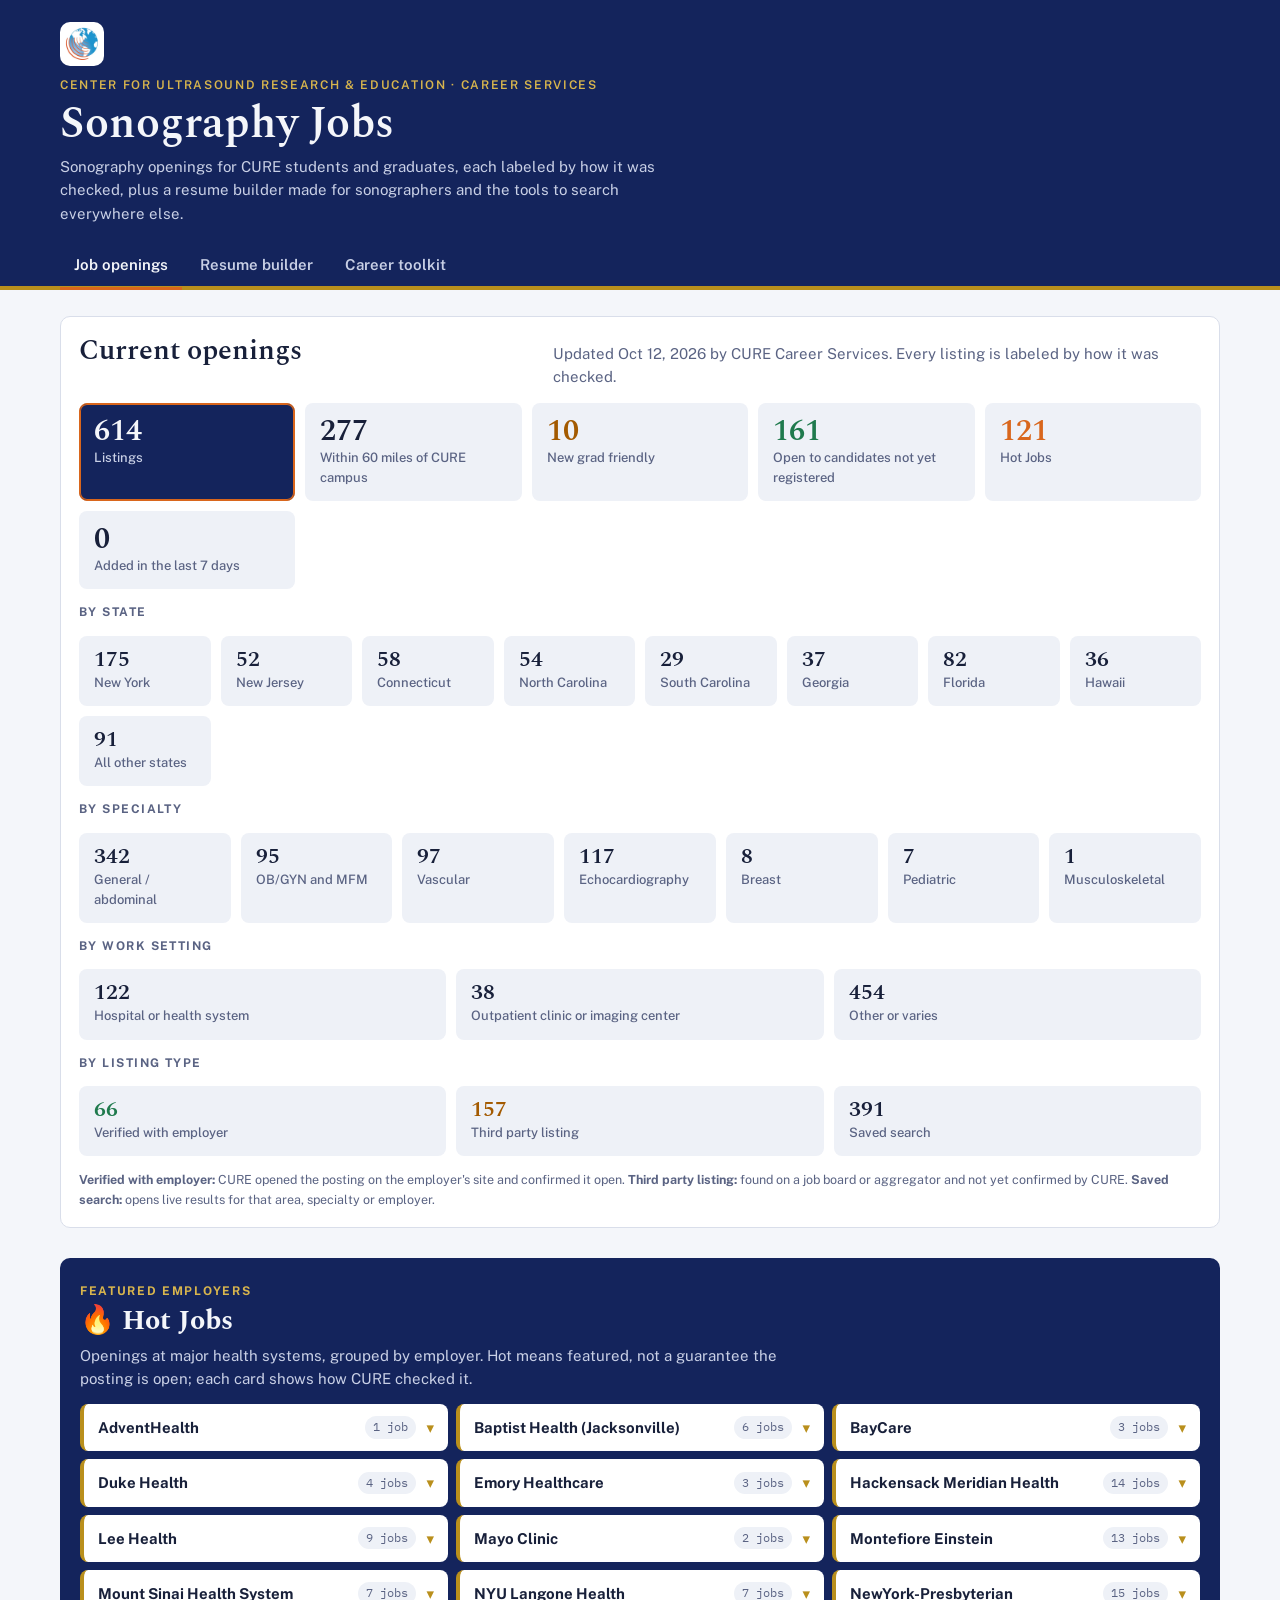
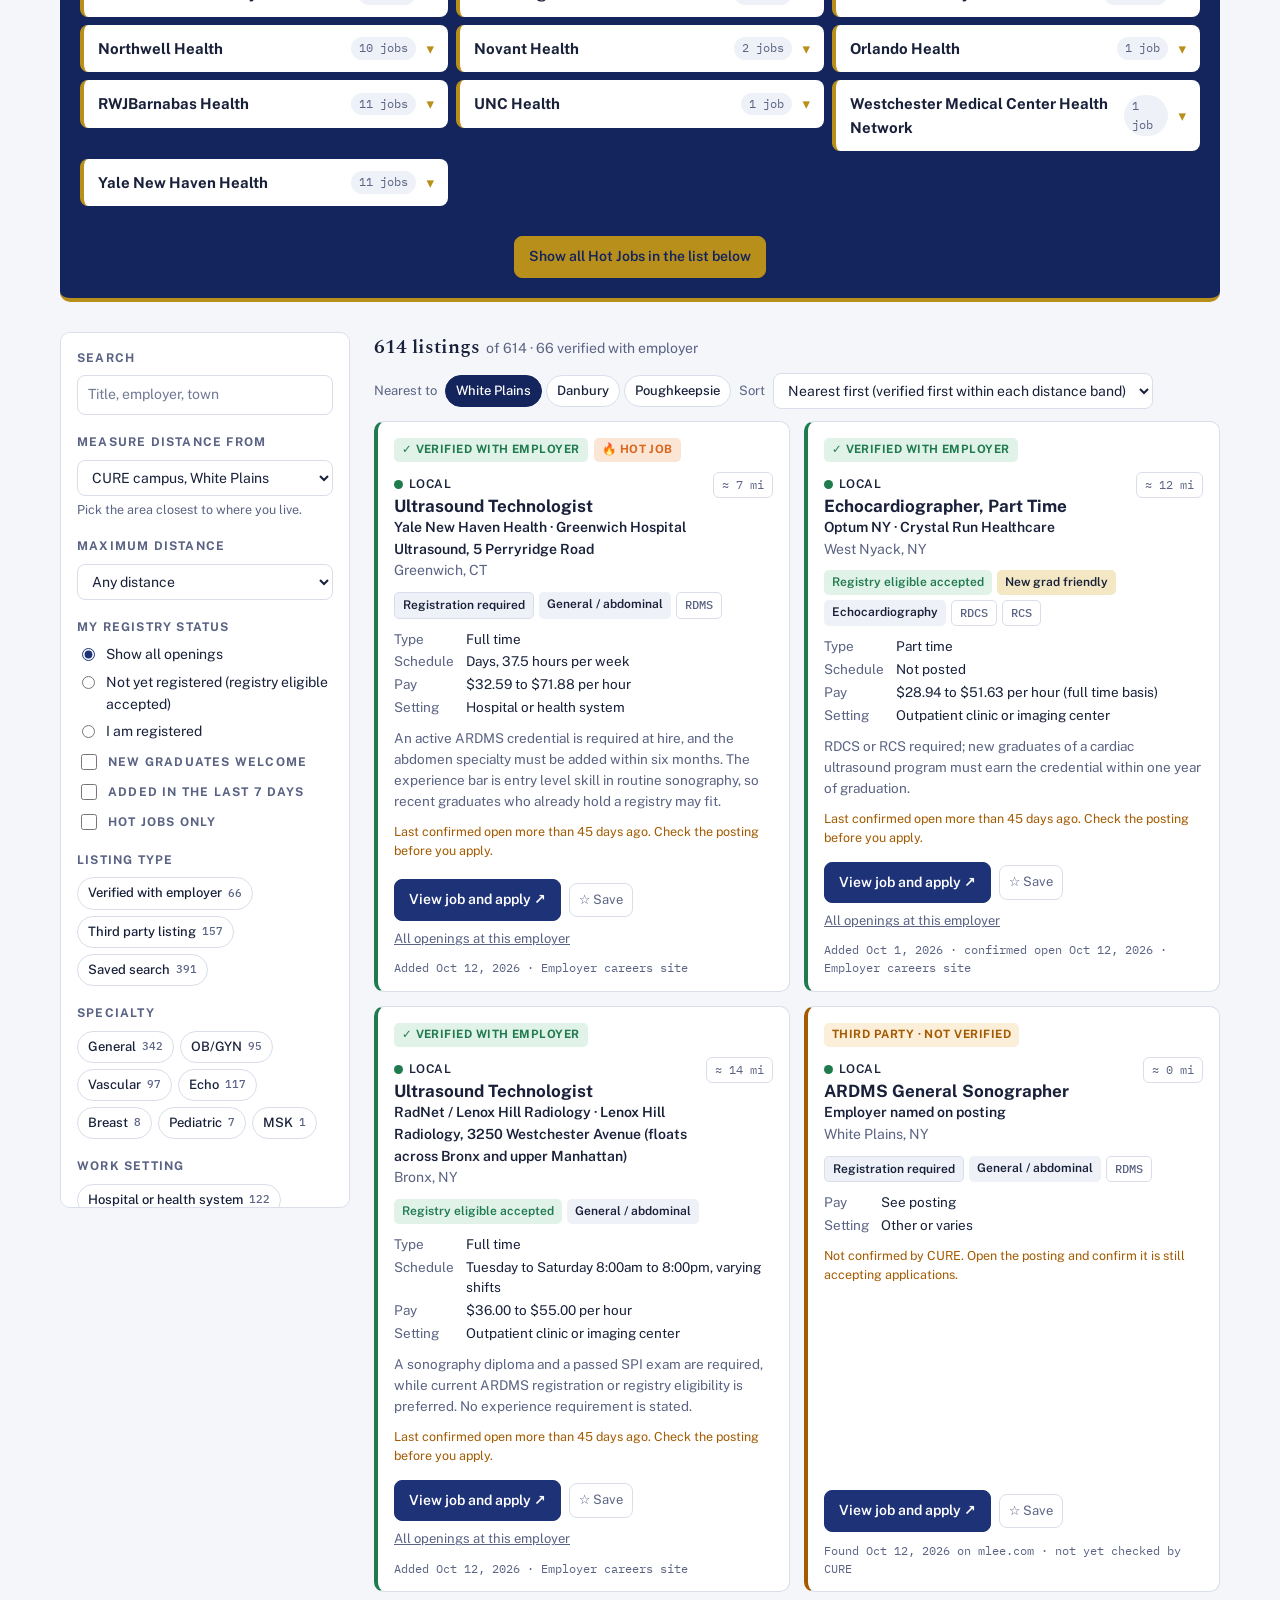
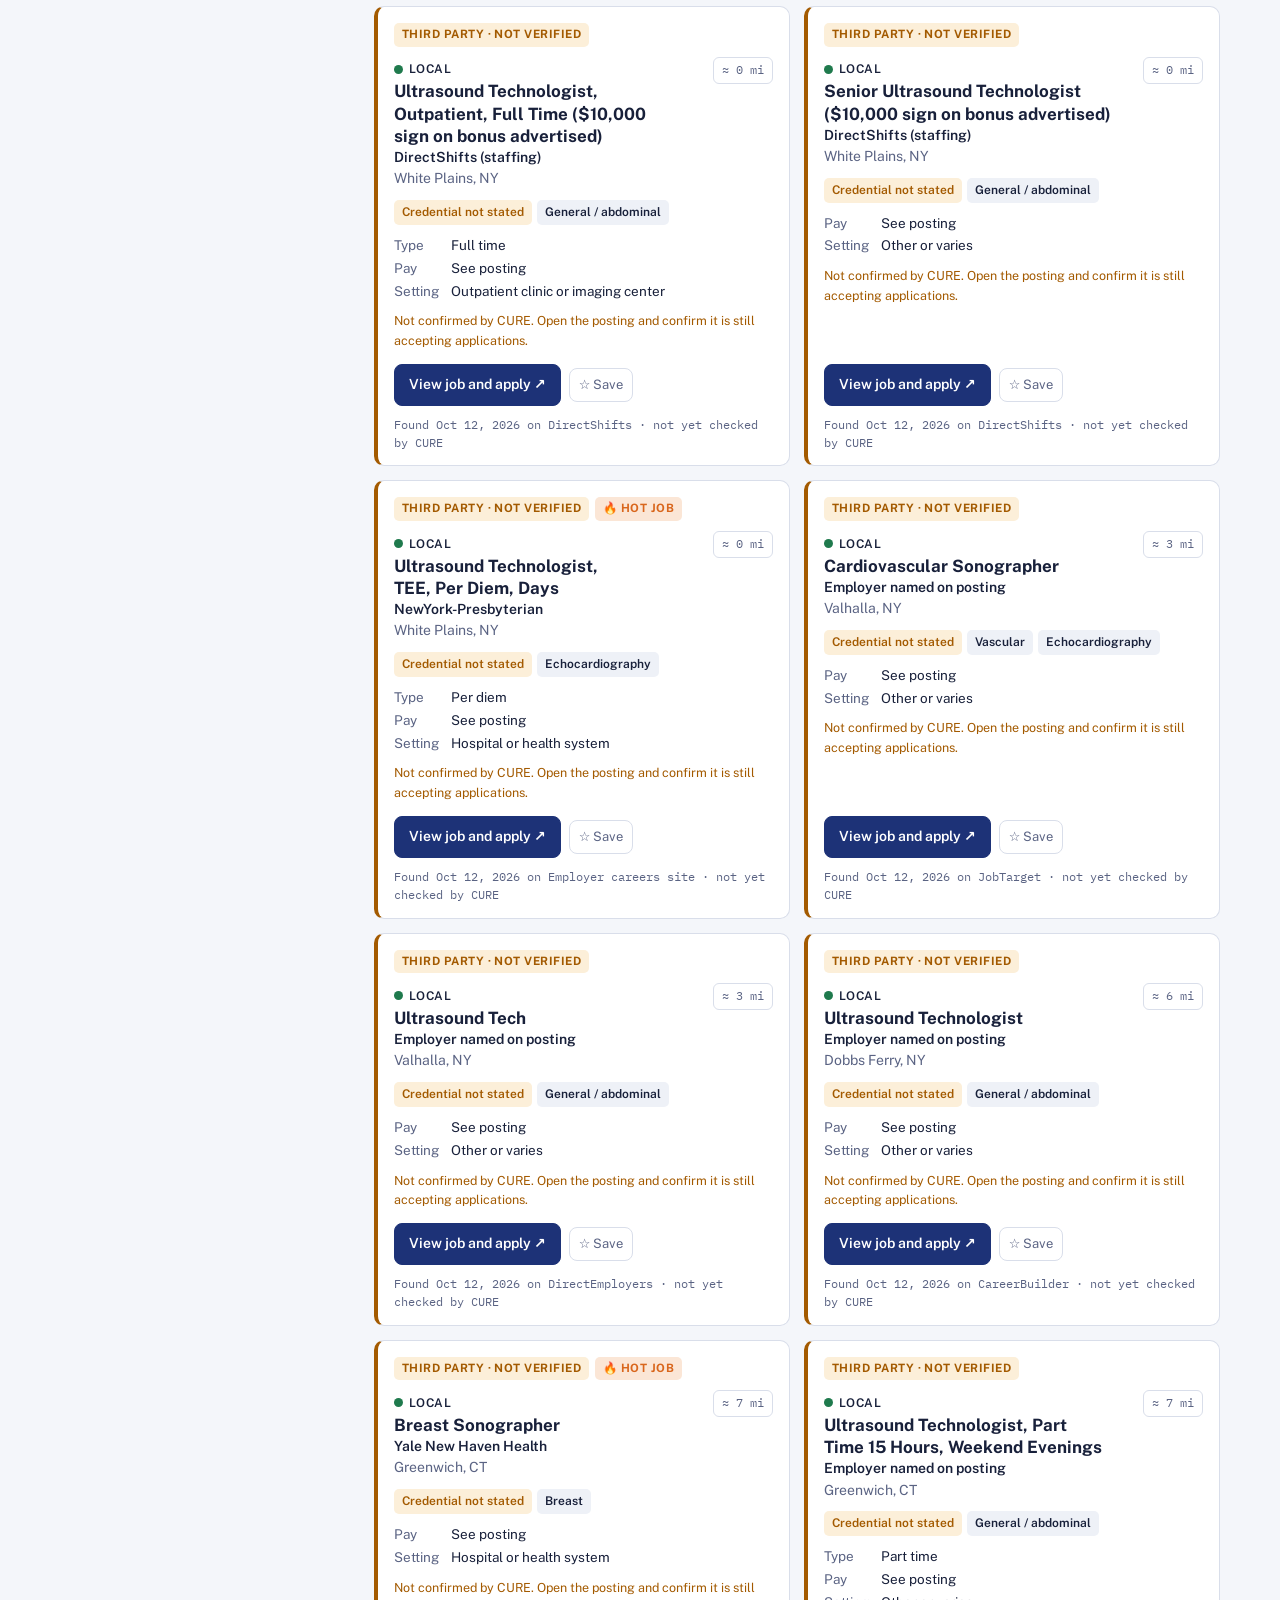
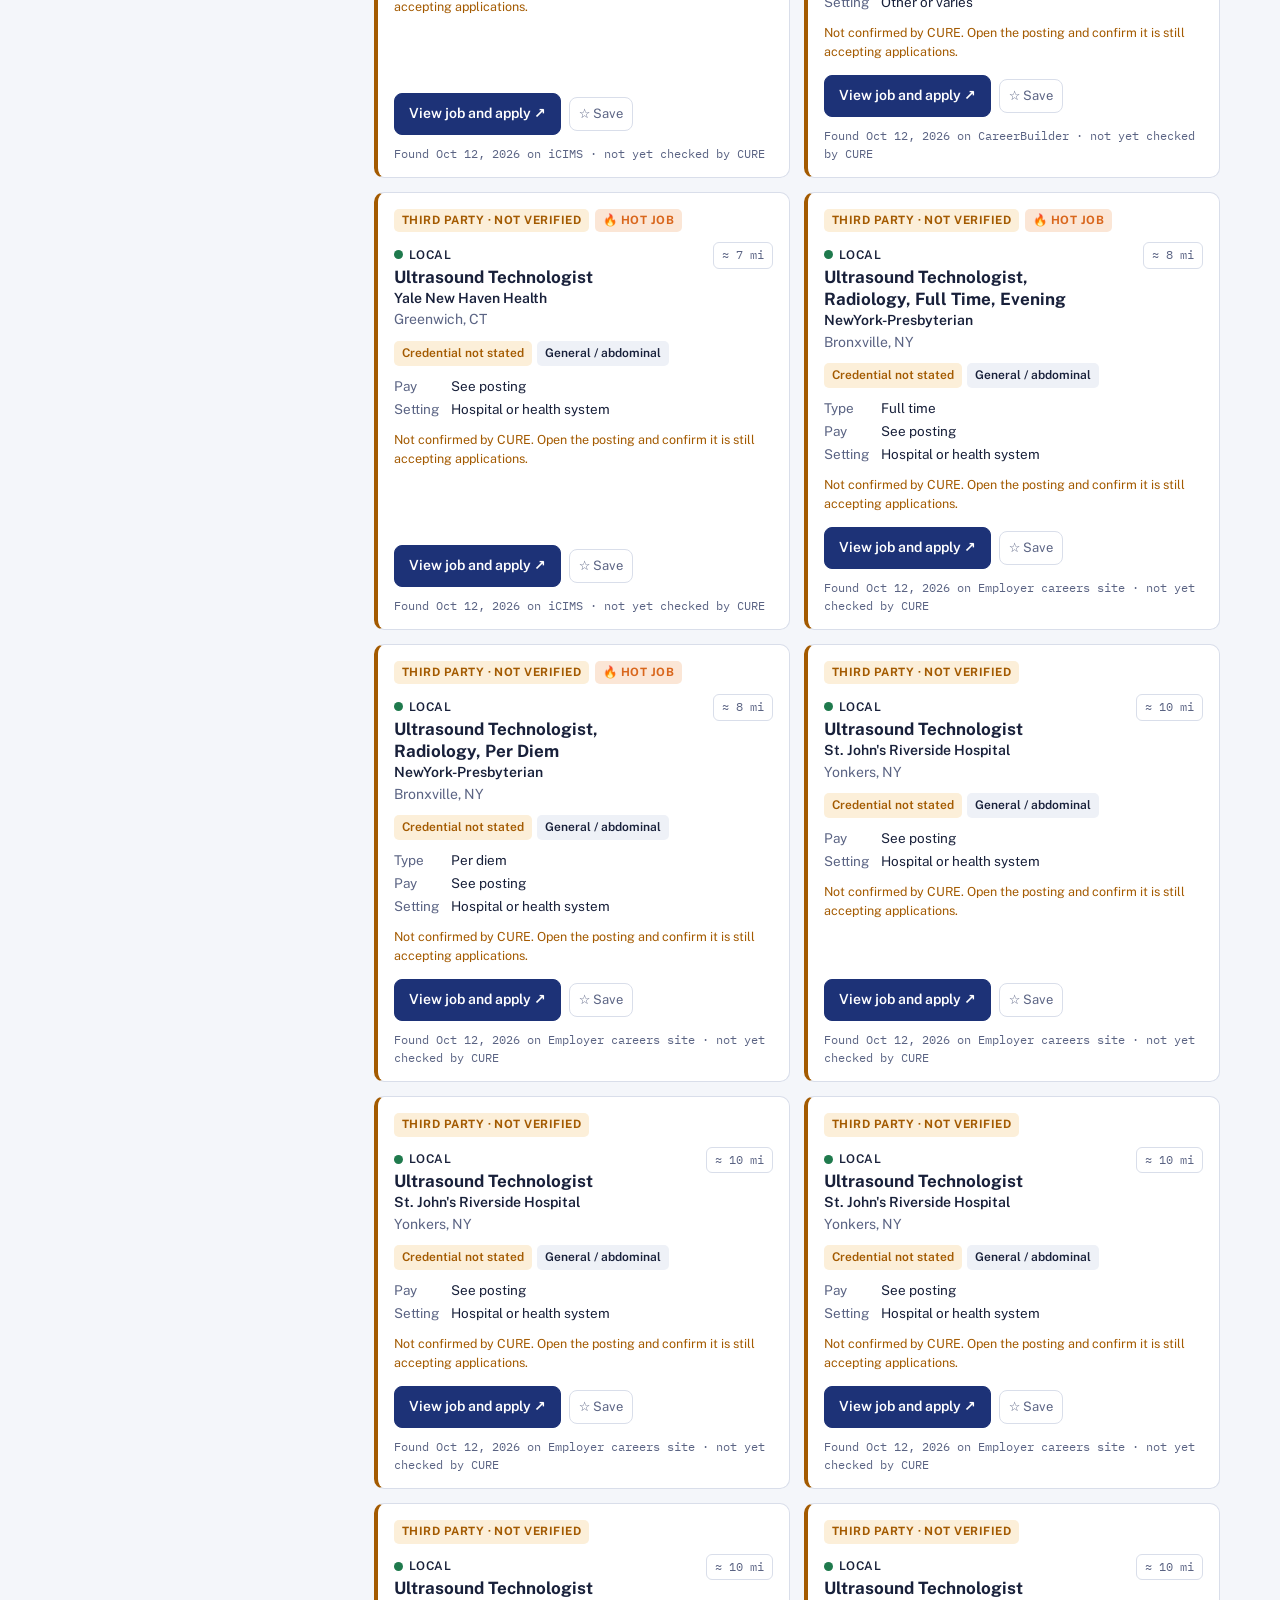
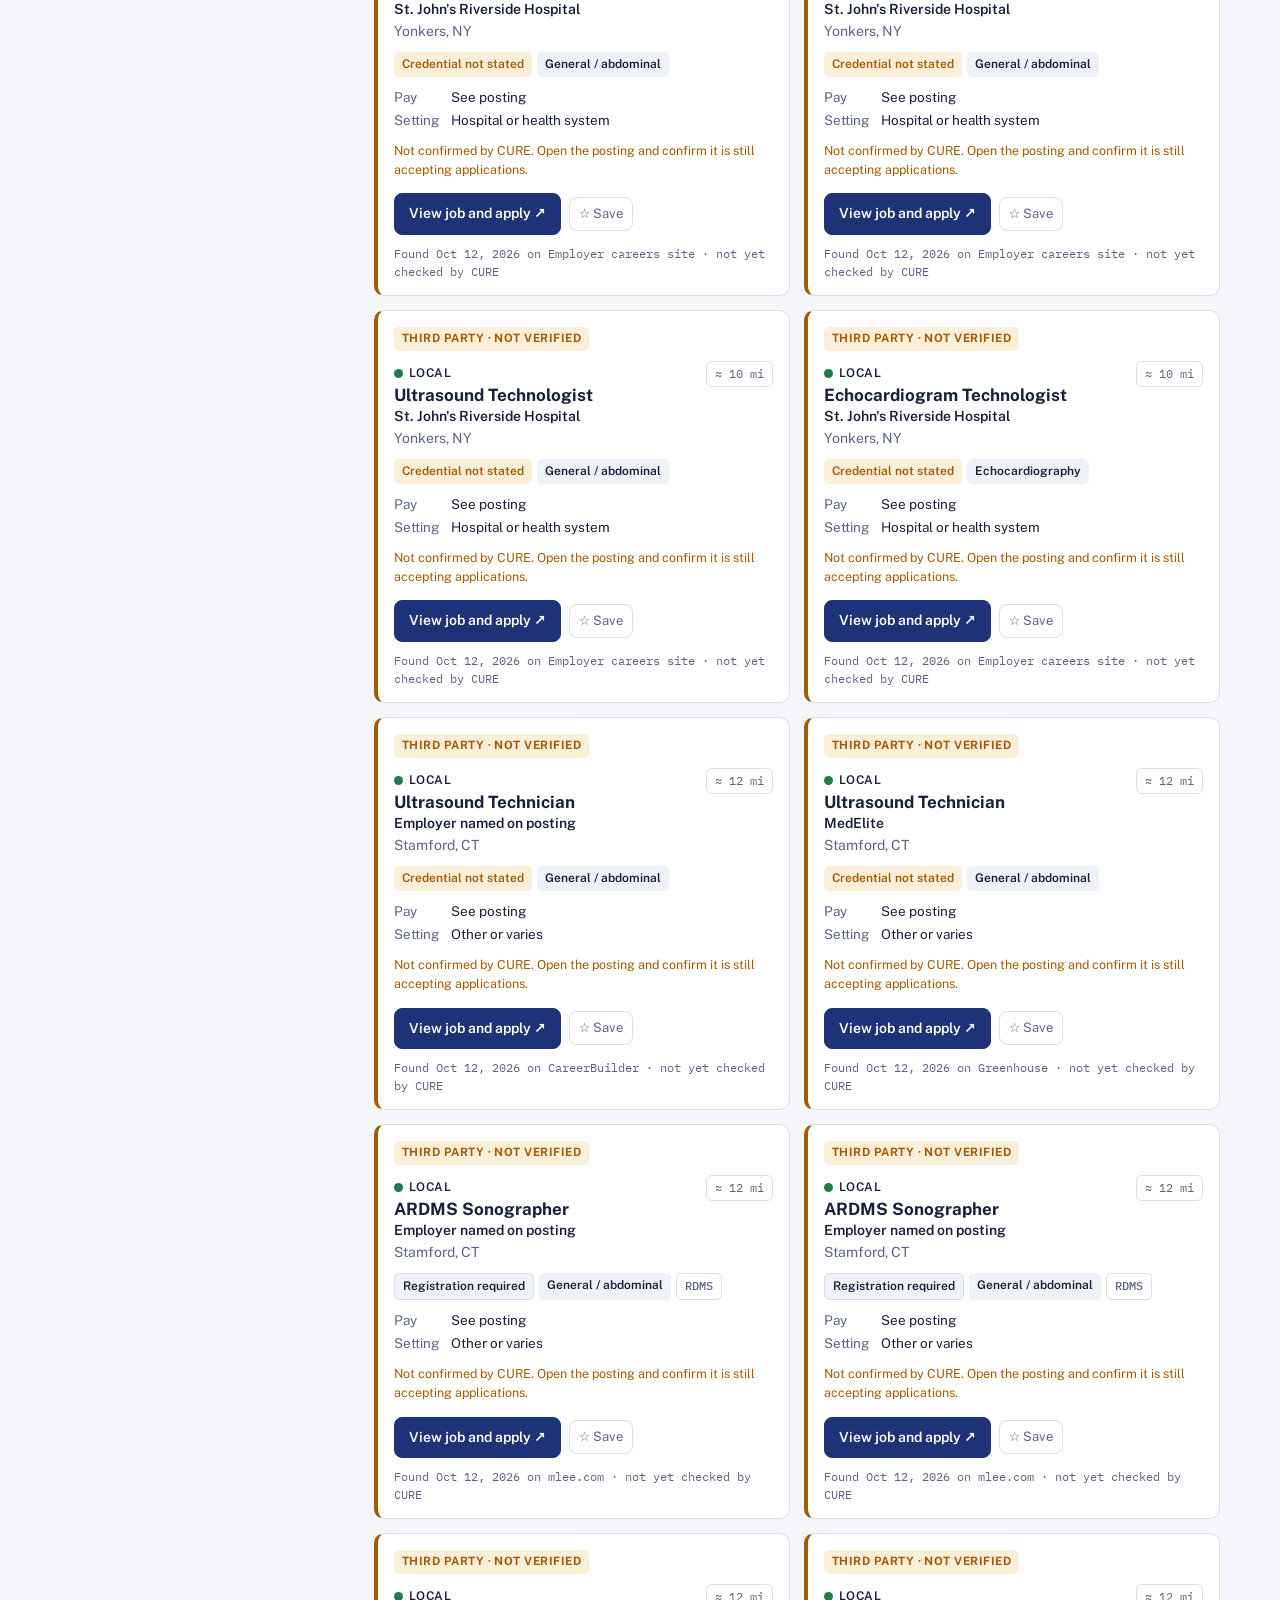
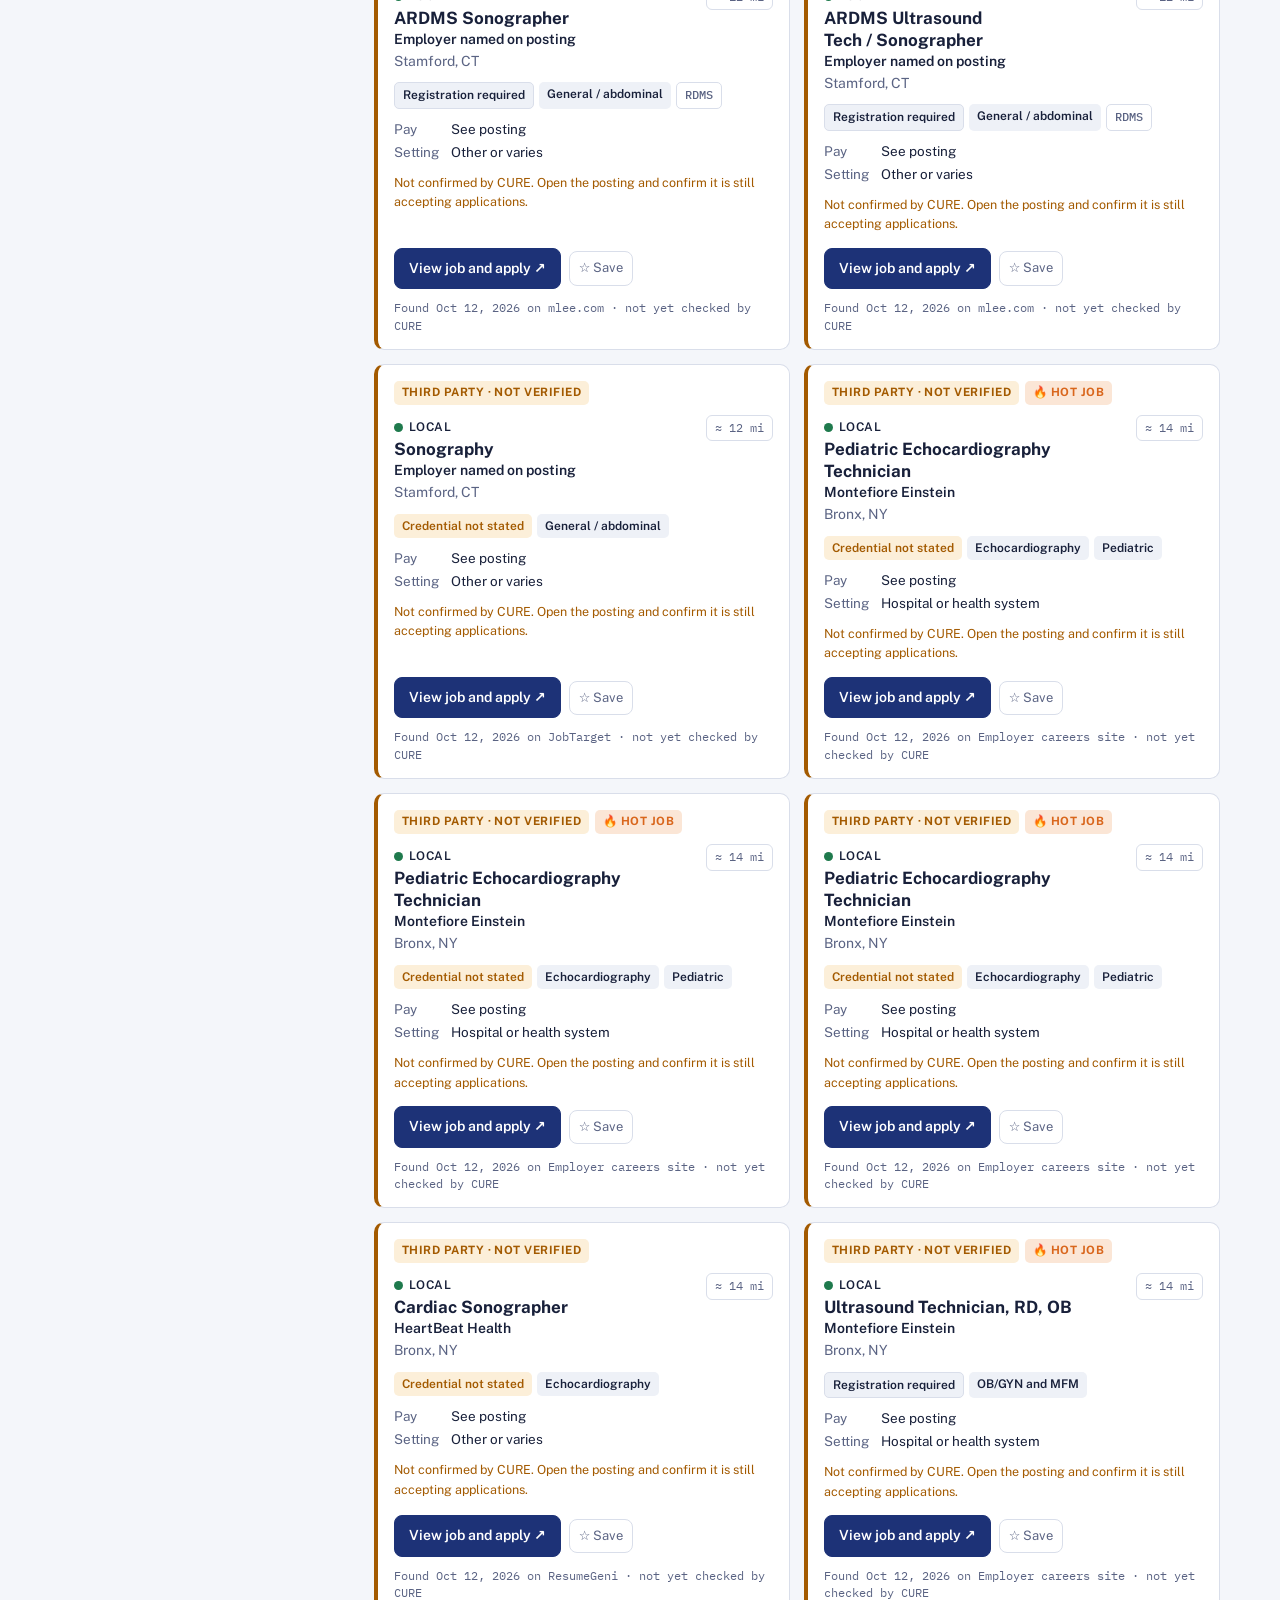
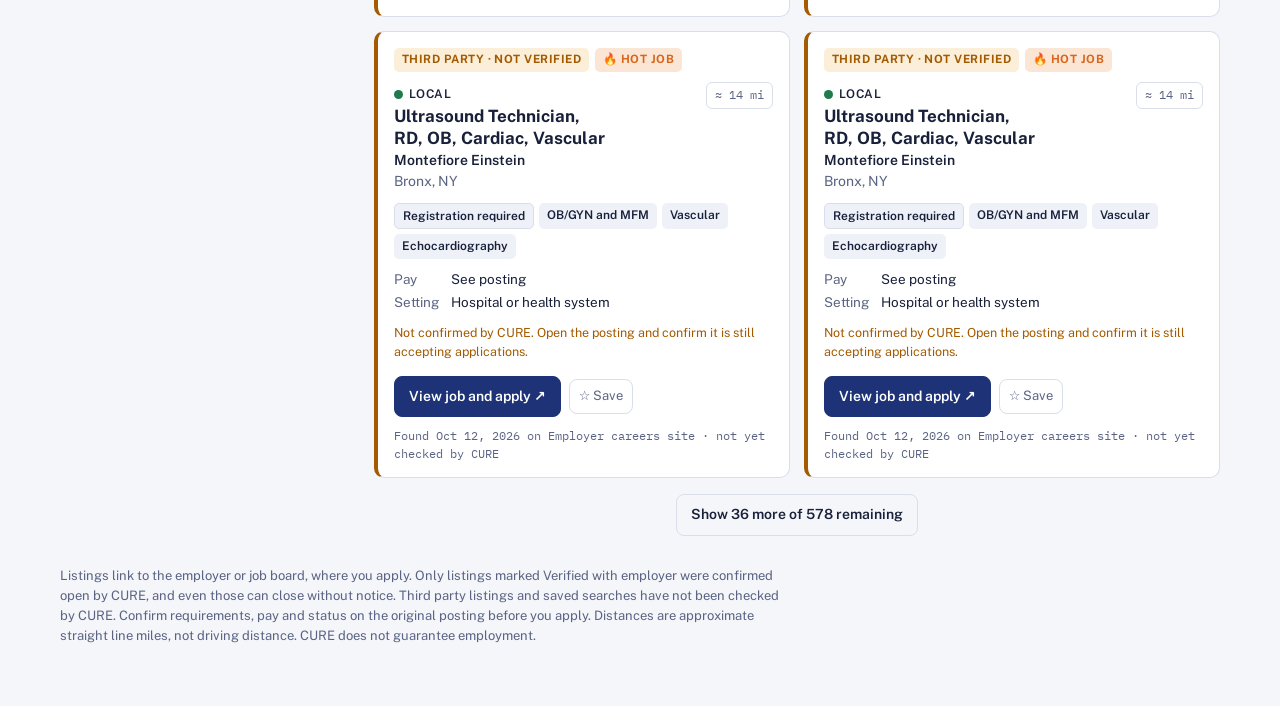
==== commit 4977952d: "Move CURE Jobs app to /jobs/ so it no longer captures the whole site The site root now forwards to /" ====
--- a/index.html
+++ b/index.html
@@ -2,29 +2,14 @@
 <html lang="en">
 <head>
 <meta charset="utf-8">
-<meta name="viewport" content="width=device-width, initial-scale=1, viewport-fit=cover">
-<title>CURE Jobs</title>
-<meta name="description" content="Verified sonography job openings, a sonographer resume builder and career tools for CURE students and graduates.">
-<meta name="theme-color" content="#14245c">
-<link rel="manifest" href="manifest.webmanifest">
-<link rel="icon" href="icons/favicon.ico" sizes="any">
-<link rel="icon" type="image/png" href="icons/favicon-32.png" sizes="32x32">
-<link rel="apple-touch-icon" href="icons/apple-touch-icon.png">
-<meta name="apple-mobile-web-app-capable" content="yes">
-<meta name="mobile-web-app-capable" content="yes">
-<meta name="apple-mobile-web-app-status-bar-style" content="black-translucent">
-<meta name="apple-mobile-web-app-title" content="CURE Jobs">
-<meta name="application-name" content="CURE Jobs">
-<link rel="preconnect" href="https://fonts.googleapis.com">
-<link rel="stylesheet" href="https://fonts.googleapis.com/css2?family=Spectral:wght@500;600;700&family=Public+Sans:wght@400;500;600;700&family=IBM+Plex+Mono:wght@400;500&display=swap">
-<link rel="stylesheet" href="app.css">
-<script src="config.js"></script>
-<script src="jszip.min.js" defer></script>
+<meta name="viewport" content="width=device-width,initial-scale=1">
+<title>CURE Sonography Jobs</title>
+<meta name="robots" content="noindex">
+<script>location.replace("jobs/"+location.search+location.hash);</script>
+<meta http-equiv="refresh" content="0; url=jobs/">
 </head>
-<body>
-<div id="app"></div>
-<noscript><p style="padding:20px">CURE Jobs needs JavaScript turned on.</p></noscript>
-<script type="application/json" id="cure-data">{"updated":"2026-10-12","contact":{"office":"Career Services","where":"CURE, 333 Westchester Avenue, Suite W101, White Plains, NY","how":"Stop by Career Services or ask your Program Director to connect you with the Career Services Manager."},"jobs":[{"id":"nyu-23047434","title":"Ultrasound Technologist, Part Time Nights","employer":"NYU Langone Health","facility":"NYU Langone, Manhattan","city":"New York","state":"NY","town":"Manhattan, NY","lat":40.7421,"lng":-73.9739,"region":"nyc","mods":["general"],"type":"Part time","shift":"Nights, Sunday and Monday, 12a to 8a","pay":"$60.02 to $67.13 per hour","reg":"required","creds":["RDMS","RVT"],"newgrad":false,"url":"https://jobs.nyulangone.org/job/23047434/ultrasound-technologist-manhattan-part-time-night-shift-new-york-ny/","employerUrl":"https://jobs.nyulangone.org/","notes":"ARDMS registration and a certificate from an approved ultrasound or vascular program are minimum requirements; RDMS and RVT preferred.","source":"Employer careers site","added":"2026-10-01","checked":"2026-10-12","status":"verified","setting":"hospital","hot":true,"hotGroup":"NYU Langone Health"},{"id":"nyu-21912408","title":"Ultrasound Technologist, Registered, 18.75 Hours","employer":"NYU Langone Health","facility":"NYU Langone Hospital Long Island","city":"Mineola","state":"NY","town":"Mineola / Garden City, NY","lat":40.7409,"lng":-73.6423,"region":"li","mods":["general"],"type":"Part time","shift":"Weekends: Saturday 10a to 8p, Sunday 8a to 6p","pay":"$54.63 to $60.80 per hour","reg":"required","creds":["RDMS","RVT"],"newgrad":false,"url":"https://jobs.nyulangone.org/job/21912408/ultrasound-technologist-registered-18-75-hours-per-week-hospital-mineola-ny/","employerUrl":"https://jobs.nyulangone.org/","notes":"Requires a diploma from an accredited two year ultrasound program and registration as a diagnostic sonographer or vascular technologist.","source":"Employer careers site","added":"2026-10-01","checked":"2026-10-12","status":"verified","setting":"hospital","hot":true,"hotGroup":"NYU Langone Health"},{"id":"hmh-77048705424","title":"Ultrasound Technologist, Maternal Fetal Medicine","employer":"Hackensack Meridian Health","facility":"Hackensack University Medical Center","city":"Hackensack","state":"NJ","town":"Hackensack, NJ","lat":40.8838,"lng":-74.0566,"region":"nj","mods":["obgyn"],"type":"Full time","shift":"Day shift","pay":"Not posted","reg":"required","creds":["RDMS"],"newgrad":false,"url":"https://jobs.hackensackmeridianhealth.org/job/hackensack/ultrasound-technologist-mfm-full-time/19511/77048705424","employerUrl":"https://jobs.hackensackmeridianhealth.org/","notes":"RDMS required. Nuchal translucency certification preferred.","source":"Employer careers site","added":"2026-10-01","checked":"2026-10-12","status":"verified","setting":"hospital","hot":true,"hotGroup":"Hackensack Meridian Health"},{"id":"hmh-73248430928","title":"Vascular Technologist","employer":"Hackensack Meridian Health","facility":"Hackensack University Medical Center","city":"Hackensack","state":"NJ","town":"Hackensack, NJ","lat":40.8838,"lng":-74.0566,"region":"nj","mods":["vascular"],"type":"Full time","shift":"Day shift","pay":"Not posted","reg":"required","creds":["RVT"],"newgrad":false,"url":"https://jobs.hackensackmeridianhealth.org/job/hackensack/vascular-technologist-full-time/19511/73248430928","employerUrl":"https://jobs.hackensackmeridianhealth.org/","notes":"RVT required; RVS preferred. Prior hospital experience preferred, not required.","source":"Employer careers site","added":"2026-10-01","checked":"2026-10-12","status":"verified","setting":"hospital","hot":true,"hotGroup":"Hackensack Meridian Health"},{"id":"hmh-95638945072","title":"Vascular Technologist, Per Diem","employer":"Hackensack Meridian Health","facility":"JFK University Medical Center","city":"Edison","state":"NJ","town":"Edison / Iselin, NJ","lat":40.539,"lng":-74.3685,"region":"nj","mods":["vascular"],"type":"Per diem","shift":"Evening shift","pay":"From $37.69 per hour","reg":"required","creds":["RVT","RVS"],"newgrad":true,"url":"https://jobs.hackensackmeridianhealth.org/job/edison/vascular-technologist-per-diem/19511/95638945072","employerUrl":"https://jobs.hackensackmeridianhealth.org/","notes":"RVT or RVS required. Accepts one to two years of experience or a new graduate of an accredited program.","source":"Employer careers site","added":"2026-10-01","checked":"2026-10-12","status":"verified","setting":"hospital","hot":true,"hotGroup":"Hackensack Meridian Health"},{"id":"hmh-95104762944","title":"Ultrasound Technologist, Health and Wellness Center","employer":"Hackensack Meridian Health","facility":"Carrier Clinic","city":"Iselin","state":"NJ","town":"Edison / Iselin, NJ","lat":40.5754,"lng":-74.3224,"region":"nj","mods":["general","vascular"],"type":"Per diem","shift":"Weekends, Saturdays 8a to 5p preferred","pay":"From $44.30 per hour","reg":"required","creds":["RDMS","RVT","RT(S)","RVS"],"newgrad":false,"url":"https://jobs.hackensackmeridianhealth.org/job/iselin/ultrasound-technologist-health-and-wellness-center/19511/95104762944","employerUrl":"https://jobs.hackensackmeridianhealth.org/","notes":"One of RVT, RDMS, RT(S) or RVS required. One year of clinical ultrasound experience preferred.","source":"Employer careers site","added":"2026-10-01","checked":"2026-10-05","status":"verified","setting":"outpatient","hot":true,"hotGroup":"Hackensack Meridian Health"},{"id":"hmh-98047631472","title":"Ultrasound Technologist, Per Diem","employer":"Hackensack Meridian Health","facility":"HMH Physician Services","city":"Asbury Park","state":"NJ","town":"Asbury Park / Neptune, NJ","lat":40.2204,"lng":-74.0121,"region":"nj","mods":["general"],"type":"Per diem","shift":"Day shift","pay":"From $44.30 per hour","reg":"required","creds":["RDMS"],"newgrad":false,"url":"https://jobs.hackensackmeridianhealth.org/job/asbury-park/ultrasound-technologist/19511/98047631472","employerUrl":"https://jobs.hackensackmeridianhealth.org/","notes":"RDMS and BLS required. One year of ultrasound experience preferred.","source":"Employer careers site","added":"2026-10-01","checked":"2026-10-12","status":"verified","setting":"outpatient","hot":true,"hotGroup":"Hackensack Meridian Health"},{"id":"optum-92872100080","title":"Ultrasound Technologist II, Part Time OB/GYN","employer":"Optum NY","facility":"Optum NY, Syosset","city":"Syosset","state":"NY","town":"Syosset / Hicksville, NY","lat":40.8262,"lng":-73.5021,"region":"li","mods":["obgyn"],"type":"Part time","shift":"Not posted","pay":"$28.94 to $51.63 per hour (full time basis), sign on bonus advertised","reg":"eligible","creds":["RDMS"],"newgrad":true,"url":"https://careers.unitedhealthgroup.com/job/syosset/optum-ny-pt-obgyn-ultrasound-technologist/34088/92872100080","employerUrl":"https://careers.unitedhealthgroup.com/","notes":"ARDMS certification or the ability to obtain it. Completion of an accredited ultrasonography course required.","source":"Employer careers site","added":"2026-10-01","checked":"2026-10-12","status":"verified","setting":"outpatient"},{"id":"northwell-23485793","title":"Ultrasound Technologist","employer":"Northwell Health","facility":"Northwell Physician Partners, Lenox Hill","city":"New York","state":"NY","town":"Manhattan, NY","lat":40.7739,"lng":-73.9605,"region":"nyc","mods":["general","obgyn"],"type":"Full time","shift":"Days, 8:30a to 5p","pay":"$85,090 to $147,220 per year","reg":"required","creds":["RDMS","RDCS","RCS","RVT","RVS","RT(S)"],"newgrad":false,"url":"https://jobs.northwell.edu/job-3/23485793/ultrasound-technologist-new-york-ny/","employerUrl":"https://jobs.northwell.edu/","notes":"One registry credential required, plus one to three years of experience. Maternal fetal medicine experience preferred.","source":"Employer careers site","added":"2026-10-01","checked":"2026-10-12","status":"verified","setting":"outpatient","hot":true,"hotGroup":"Northwell Health"},{"id":"northwell-23281902","title":"Ultrasound Technologist, Per Diem","employer":"Northwell Health","facility":"North Fork Radiology","city":"Riverhead","state":"NY","town":"Riverhead, NY","lat":40.917,"lng":-72.662,"region":"li","mods":["general"],"type":"Per diem","shift":"Weekdays and weekends, 8a to 4:30p","pay":"$67.39 per hour","reg":"required","creds":["RDMS","RDCS","RCS","RVT","RVS","RT(S)","RT(VS)"],"newgrad":false,"url":"https://jobs.northwell.edu/job-3/23281902/ultrasound-technologist-riverhead-ny/","employerUrl":"https://jobs.northwell.edu/","notes":"One registry credential and one to three years of experience required.","source":"Employer careers site","added":"2026-10-01","checked":"2026-10-12","status":"verified","setting":"outpatient","hot":true,"hotGroup":"Northwell Health"},{"id":"optum-96162114320","title":"Ultrasound Technologist II","employer":"Optum NY","facility":"Optum NY/NJ, Poughkeepsie","city":"Poughkeepsie","state":"NY","town":"Poughkeepsie, NY","lat":41.7004,"lng":-73.921,"region":"whv","mods":["general"],"type":"Full time","shift":"Not posted","pay":"$41.50 to $62.25 per hour, sign on bonus advertised","reg":"eligible","creds":["RDMS"],"newgrad":false,"url":"https://careers.unitedhealthgroup.com/job/poughkeepsie/ultrasound-technologist/34088/96162114320","employerUrl":"https://careers.unitedhealthgroup.com/","notes":"ARDMS certification or the ability to obtain it.","source":"Employer careers site","posted":"2026-08-27","added":"2026-10-01","checked":"2026-10-12","status":"verified","setting":"outpatient"},{"id":"optum-96887683248","title":"Echo Technologist","employer":"Optum NY","facility":"Putnam Hospital Center and Katonah Cardiology","city":"Katonah","state":"NY","town":"Katonah, NY","lat":41.259,"lng":-73.6851,"region":"whv","mods":["echo"],"type":"Full time","shift":"Monday at Putnam Hospital; Tuesday to Friday at Katonah Cardiology","pay":"$29 to $52 per hour, sign on bonus advertised","reg":"required","creds":["RDCS","RCS"],"newgrad":false,"url":"https://careers.unitedhealthgroup.com/job/katonah/echo-technologist/34088/96887683248","employerUrl":"https://careers.unitedhealthgroup.com/","notes":"ARDMS or CCI cardiac registration required.","source":"Employer careers site","posted":"2026-06-24","added":"2026-10-01","checked":"2026-10-12","status":"verified","setting":"hospital"},{"id":"optum-93760954992","title":"Echocardiographer, Part Time","employer":"Optum NY","facility":"Crystal Run Healthcare","city":"West Nyack","state":"NY","town":"West Nyack / Nyack, NY","lat":41.0965,"lng":-73.9732,"region":"whv","mods":["echo"],"type":"Part time","shift":"Not posted","pay":"$28.94 to $51.63 per hour (full time basis)","reg":"eligible","creds":["RDCS","RCS"],"newgrad":true,"url":"https://careers.unitedhealthgroup.com/job/west-nyack/echocardiographer-part-time-crystal-run-healthcare/34088/93760954992","employerUrl":"https://careers.unitedhealthgroup.com/","notes":"RDCS or RCS required; new graduates of a cardiac ultrasound program must earn the credential within one year of graduation.","source":"Employer careers site","posted":"2026-04-09","added":"2026-10-01","checked":"2026-10-12","status":"verified","setting":"outpatient"},{"id":"ochsner-89346150480","title":"Sonographer, New Grad","employer":"Ochsner Health","facility":"Ochsner Medical Center","city":"New Orleans","state":"LA","lat":29.9511,"lng":-90.0715,"region":"reloc","mods":["general"],"type":"Full time","shift":"Not posted","pay":"Sign on bonus up to $20,000 advertised","reg":"eligible","creds":["RDMS"],"newgrad":true,"url":"https://careers.ochsner.org/job/new-orleans/sonographer-new-grad-all-locations/47519/89346150480","employerUrl":"https://careers.ochsner.org/","notes":"New graduate role. RDMS must be earned within one year of hire.","source":"Employer careers site","added":"2026-10-01","checked":"2026-10-12","status":"verified","setting":"hospital"},{"id":"atrium-23902829","title":"Ultrasound Tech, PRN","employer":"Atrium Health (Advocate Health)","facility":"Carolinas Medical Center","city":"Charlotte","state":"NC","lat":35.2271,"lng":-80.8431,"region":"south","mods":["general"],"type":"Per diem","shift":"Days, Monday to Saturday","pay":"$42.00 per hour","reg":"required","creds":["RDMS","RT(S)"],"newgrad":false,"url":"https://careers.advocatehealth.org/job/23902829/ultrasound-tech-prn-charlotte-nc/","employerUrl":"https://careers.advocatehealth.org/","notes":"ARDMS or ARRT sonography certification and BLS required.","source":"Employer careers site","added":"2026-10-01","checked":"2026-10-12","status":"verified","setting":"hospital"},{"city":"North Bergen","creds":[],"employer":"Hackensack Meridian Health","employerUrl":"https://jobs.hackensackmeridianhealth.org/","facility":"Palisades Medical Center","lat":40.8043,"lng":-74.0121,"mods":["echo"],"newgrad":false,"notes":"Graduate of an approved cardiovascular program with BLS; a cardiac registry (posting says RCT) or eligibility is preferred, not required. One year of echo experience is asked for.","pay":"$43.82 per hour","reg":"eligible","region":"nj","shift":"Day shift","source":"Employer careers site","state":"NJ","title":"Cardiac Ultrasound Tech, Per Diem","type":"Per diem","url":"https://jobs.hackensackmeridianhealth.org/job/north-bergen/cardiac-ultrasound-tech-per-diem/19511/85746595728","id":"hmh-2025-169641","added":"2026-10-05","checked":"2026-10-12","status":"verified","setting":"hospital","hot":true,"hotGroup":"Hackensack Meridian Health"},{"city":"Manhasset","creds":["RVT","RVS"],"employer":"Northwell Health","employerUrl":"https://jobs.northwell.edu/","facility":"North Shore University Hospital","lat":40.7979,"lng":-73.6996,"mods":["vascular"],"newgrad":false,"notes":"Current RVT or RVS required, with one to three years of vascular experience and a technical school diploma.","pay":"$60.32 to $70.76 per hour","reg":"required","region":"li","shift":"2p to 12a","source":"Employer careers site","state":"NY","title":"Vascular Technologist, Part Time","type":"Part time","url":"https://jobs.northwell.edu/job-3/23365261/vascular-technologist-manhasset-ny/","id":"northwell-188230","added":"2026-10-05","checked":"2026-10-12","status":"verified","setting":"hospital","hot":true,"hotGroup":"Northwell Health"},{"city":"Mineola","creds":["RDMS","RVT"],"employer":"NYU Langone Health","employerUrl":"https://jobs.nyulangone.org/","facility":"NYU Langone Hospital Long Island","lat":40.7409,"lng":-73.6423,"mods":["general"],"newgrad":false,"notes":"Requires graduation from an accredited two year ultrasound program and RDMS or RVT. Three years of experience preferred.","pay":"$60.00 per hour","reg":"required","region":"li","shift":"Variable day shifts including weekends and holidays","source":"Employer careers site","state":"NY","title":"Ultrasound Technologist, General, Per Diem","town":"Mineola / Garden City, NY","type":"Per diem","url":"https://jobs.nyulangone.org/job/23687961/ultrasound-technologist-general-per-diem-hospital-mineola-ny/","id":"nyu-RR00122871","added":"2026-10-05","checked":"2026-10-12","status":"verified","setting":"hospital","hot":true,"hotGroup":"NYU Langone Health"},{"city":"Poughkeepsie","creds":["RDMS"],"employer":"Optum NY","employerUrl":"https://careers.unitedhealthgroup.com/","facility":"Optum, Poughkeepsie","lat":41.7004,"lng":-73.921,"mods":["general"],"newgrad":false,"notes":"ARDMS certification and completion of an accredited ultrasound program are required. Five years of experience is preferred but not required.","pay":"$28.27 to $50.48 per hour (full time basis), $5,000 sign on bonus for external candidates","posted":"2026-03-17","reg":"required","region":"whv","shift":"Not posted","source":"Employer careers site","state":"NY","title":"Ultrasound Technologist, Per Diem","town":"Poughkeepsie, NY","type":"Per diem","url":"https://careers.unitedhealthgroup.com/job/poughkeepsie/ultrasound-technologist-per-diem/34088/92872070256","id":"optum-2286483","added":"2026-10-05","checked":"2026-10-12","status":"verified","setting":"outpatient"},{"city":"Howard Beach","creds":["RDMS"],"employer":"Optum NY","employerUrl":"https://careers.unitedhealthgroup.com/","facility":"Optum outpatient imaging center, Howard Beach","lat":40.6571,"lng":-73.843,"mods":["general","breast","vascular"],"newgrad":false,"notes":"ARDMS certification and an accredited ultrasound program are required, plus breast and general vascular ultrasound experience. Two or more years of experience preferred.","pay":"$28.94 to $51.63 per hour (full time basis), $10,000 sign on bonus for external candidates","posted":"2026-05-04","reg":"required","region":"nyc","shift":"Monday to Friday, 8a to 4:30p or 8:30a to 5p","source":"Employer careers site","state":"NY","title":"Ultrasound Technologist, All Inclusive, Full Time","town":"Queens, NY","type":"Full time","url":"https://careers.unitedhealthgroup.com/job/new-york/ultrasound-technologist-all-inclusive-full-time-howard-beach-ny/34088/94706793120","id":"optum-2360794","added":"2026-10-05","checked":"2026-10-12","status":"verified","setting":"outpatient"},{"id":"optum-2370435","title":"MFM Ultrasound Tech - Crystal Run Healthcare - Per Diem","employer":"Optum NY (Crystal Run Healthcare)","facility":"Crystal Run Healthcare","city":"Middletown","state":"NY","town":"Middletown, NY","lat":41.4459,"lng":-74.4229,"region":"whv","mods":["obgyn"],"type":"Per diem","shift":"Not posted","pay":"$41.50 to $62.25 per hour (range stated as based on full time employment)","reg":"required","creds":["RDMS"],"newgrad":false,"url":"https://careers.unitedhealthgroup.com/job/middletown/mfm-ultrasound-tech-crystal-run-healthcare-per-diem/34088/96248035680","employerUrl":"https://careers.unitedhealthgroup.com","notes":"Per diem MFM role that requires an accredited ultrasonography course and ARDMS certification. No experience is required, though two or more years is preferred.","source":"Employer careers site","posted":"2026-06-10","added":"2026-10-12","checked":"2026-10-12","status":"verified","setting":"outpatient"},{"id":"nuvance-oVdaAfwC","title":"Ultrasound Technologist-Per Diem-Evening","employer":"Northwell Health (Nuvance Health)","facility":"Putnam Hospital Center","city":"Carmel","state":"NY","town":"Carmel / Putnam, NY","lat":41.43,"lng":-73.6801,"region":"whv","mods":["general"],"type":"Per diem","shift":"Evening","pay":"$46.58 to $61.15","reg":"eligible","creds":["RDMS"],"newgrad":true,"url":"https://jobs.jobvite.com/nuvance/job/oVdaAfwC","employerUrl":"https://jobs.jobvite.com/nuvance/jobs","notes":"Requires graduation from an approved sonography program and RDMS registration or registry eligibility. Prior experience is preferred, and the posting says new graduates may be acceptable.","source":"Employer careers site","added":"2026-10-12","checked":"2026-10-12","status":"verified","setting":"hospital","hot":true,"hotGroup":"Northwell Health"},{"id":"nuvance-oXfjAfwP","title":"Ultrasound Technologist-Per Diem-Kingston","employer":"Northwell Health (Nuvance Health)","facility":"Northern Dutchess Hospital (Diagnostics/Imaging, Kingston)","city":"Kingston","state":"NY","town":"Kingston, NY","lat":41.927,"lng":-73.9974,"region":"whv","mods":["general"],"type":"Per diem","shift":"Not posted","pay":"$46.37 to $57.98","reg":"eligible","creds":["RDMS","RT(S)"],"newgrad":false,"url":"https://jobs.jobvite.com/nuvance/job/oXfjAfwP","employerUrl":"https://jobs.jobvite.com/nuvance/jobs","notes":"Requires graduation from an approved sonography school; RDMS or ARRT(S) is strongly preferred and unregistered hires must register within one year. Two years of experience is preferred, not required.","source":"Employer careers site","added":"2026-10-12","checked":"2026-10-12","status":"verified","setting":"hospital","hot":true,"hotGroup":"Northwell Health"},{"id":"nuvance-oLi3yfwo","title":"PRN Ultrasound Technologist - Northern OB/GYN","employer":"Northwell Health (Nuvance Health)","facility":"Nuvance Health Medical Practice, Northern OB/GYN","city":"Rhinebeck","state":"NY","lat":41.9268,"lng":-73.9124,"region":"whv","mods":["obgyn"],"type":"Per diem","shift":"8 hour shifts, 8:30am to 5:00pm","pay":"$36.53 to $67.90 per hour","reg":"eligible","creds":["RDMS","RT(S)"],"newgrad":false,"url":"https://jobs.jobvite.com/nuvance/job/oLi3yfwo","employerUrl":"https://jobs.jobvite.com/nuvance/jobs","notes":"OB/GYN office role requiring graduation from an approved sonography program; RDMS or ARRT(S) is preferred and unregistered hires must register within one year of hire. No experience requirement is stated.","source":"Employer careers site","added":"2026-10-12","checked":"2026-10-12","status":"verified","setting":"outpatient","hot":true,"hotGroup":"Northwell Health"},{"id":"nuvance-odkxAfwo","title":"Echocardiographer-Full Time-Day","employer":"Northwell Health (Nuvance Health)","facility":"Vassar Brothers Medical Center","city":"Poughkeepsie","state":"NY","town":"Poughkeepsie, NY","lat":41.7004,"lng":-73.921,"region":"whv","mods":["echo"],"type":"Full time","shift":"Day","pay":"$47.62 to $65.01","reg":"required","creds":["RDCS","RVT","RCS","RVS"],"newgrad":false,"url":"https://jobs.jobvite.com/nuvance/job/odkxAfwo","employerUrl":"https://jobs.jobvite.com/nuvance/jobs","notes":"Requires a sonography certificate from an accredited school plus ARDMS or CCI cardiac or vascular registration. The posting asks for two years of experience or registration through ARDMS or CCI.","source":"Employer careers site","added":"2026-10-12","checked":"2026-10-12","status":"verified","setting":"hospital","hot":true,"hotGroup":"Northwell Health"},{"id":"nuvance-oPpuAfw2","title":"Echocardiographer PDP-Day","employer":"Northwell Health (Nuvance Health)","facility":"Vassar Brothers Medical Center","city":"Poughkeepsie","state":"NY","town":"Poughkeepsie, NY","lat":41.7004,"lng":-73.921,"region":"whv","mods":["echo"],"type":"Per diem","shift":"Day","pay":"$47.62 to $65.01","reg":"required","creds":["RDCS","RVT","RCS","RVS"],"newgrad":false,"url":"https://jobs.jobvite.com/nuvance/job/oPpuAfw2","employerUrl":"https://jobs.jobvite.com/nuvance/jobs","notes":"Requires a sonography certificate from an accredited school plus ARDMS or CCI cardiac or vascular registration. The posting asks for two years of experience or registration through ARDMS or CCI.","source":"Employer careers site","added":"2026-10-12","checked":"2026-10-12","status":"verified","setting":"hospital","hot":true,"hotGroup":"Northwell Health"},{"id":"wmchealth-12794","title":"Echo Technician","employer":"WMCHealth (Bon Secours Charity Health System)","facility":"St Anthony Community Hospital","city":"Warwick","state":"NY","lat":41.2565,"lng":-74.3599,"region":"whv","mods":["echo"],"type":"Per diem","shift":"Variable","pay":"$44.13 (hiring rate as posted)","reg":"required","creds":["RDCS","RCS"],"newgrad":false,"url":"https://wmchealthjobs.org/?jobs=echo-technician-12794","employerUrl":"https://wmchealthjobs.org/search-jobs/","notes":"Requires graduation from a CAAHEP accredited cardiovascular sonography program and RDCS or RCS registration at hire. Clinical experience performing transthoracic and transesophageal echoes is expected.","source":"Employer careers site","posted":"2026-08-21","added":"2026-10-12","checked":"2026-10-12","status":"verified","setting":"hospital","hot":true,"hotGroup":"Westchester Medical Center Health Network"},{"id":"ynhh-90839","title":"Ultrasound Technologist","employer":"Yale New Haven Health","facility":"Greenwich Hospital Ultrasound, 5 Perryridge Road","city":"Greenwich","state":"CT","town":"Greenwich, CT","lat":41.0262,"lng":-73.6282,"region":"ct","mods":["general"],"type":"Full time","shift":"Days, 37.5 hours per week","pay":"$32.59 to $71.88 per hour","reg":"required","creds":["RDMS"],"newgrad":false,"url":"https://jobs.ynhhs.org/jobs/90839","employerUrl":"https://jobs.ynhhs.org/","notes":"An active ARDMS credential is required at hire, and the abdomen specialty must be added within six months. The experience bar is entry level skill in routine sonography, so recent graduates who already hold a registry may fit.","source":"Employer careers site","posted":"2026-09-03","added":"2026-10-12","checked":"2026-10-12","status":"verified","setting":"hospital","hot":true,"hotGroup":"Yale New Haven Health"},{"id":"ynhh-90314","title":"Ultrasound Technologist","employer":"Yale New Haven Health","facility":"Bridgeport Hospital, Commerce Park Ultrasound, 4699 Main St","city":"Bridgeport","state":"CT","town":"Bridgeport, CT","lat":41.1792,"lng":-73.1894,"region":"ct","mods":["general"],"type":"Full time","shift":"Days, 40 hours per week","pay":"$29.63 to $65.35 per hour","reg":"eligible","creds":["RDMS"],"newgrad":false,"url":"https://jobs.ynhhs.org/jobs/90314","employerUrl":"https://jobs.ynhhs.org/","notes":"ARDMS certification or registry eligibility is accepted. The posting asks for at least one year of experience.","source":"Employer careers site","posted":"2026-09-10","added":"2026-10-12","checked":"2026-10-12","status":"verified","setting":"hospital","hot":true,"hotGroup":"Yale New Haven Health"},{"id":"ynhh-87777","title":"Ultrasound Sonographer (Part Time and Per Diem Positions Available)","employer":"Yale New Haven Health","facility":"Yale New Haven Hospital Diagnostic Radiology Ultrasound, 1450 Chapel Street","city":"New Haven","state":"CT","town":"New Haven, CT","lat":41.3083,"lng":-72.9279,"region":"ct","mods":["general","vascular","obgyn"],"type":"Part time","shift":"Day, evening or night","pay":"$29.63 to $65.35 per hour","reg":"eligible","creds":["RDMS","RT(S)"],"newgrad":false,"url":"https://jobs.ynhhs.org/jobs/87777","employerUrl":"https://jobs.ynhhs.org/","notes":"ARRT sonography is accepted at hire, but RDMS abdomen must be earned within six months, vascular within twelve and OB/GYN within eighteen. Only entry level skills are asked for, and per diem slots (24 or 32 hours for part time) are also offered.","source":"Employer careers site","posted":"2026-05-07","added":"2026-10-12","checked":"2026-10-12","status":"verified","setting":"hospital","hot":true,"hotGroup":"Yale New Haven Health"},{"id":"ynhh-91679","title":"Adult Echo Sonographer","employer":"Yale New Haven Health","facility":"Heart and Vascular Center, 1450 Chapel Street","city":"New Haven","state":"CT","town":"New Haven, CT","lat":41.3083,"lng":-72.9279,"region":"ct","mods":["echo"],"type":"Full time","shift":"Days","pay":"$29.63 to $65.35 per hour","reg":"required","creds":["RDCS","RCS","RVT"],"newgrad":false,"url":"https://jobs.ynhhs.org/jobs/91679","employerUrl":"https://jobs.ynhhs.org/","notes":"RDCS or RCS in echocardiography is required, and BLS must be obtained within three months. Experience is entry level skill in routine heart and vascular imaging after an accredited program.","source":"Employer careers site","posted":"2026-10-02","added":"2026-10-12","checked":"2026-10-12","status":"verified","setting":"hospital","hot":true,"hotGroup":"Yale New Haven Health"},{"id":"ynhh-90832","title":"Adult Vascular Sonographer","employer":"Yale New Haven Health","facility":"Heart and Vascular Center, 1450 Chapel Street","city":"New Haven","state":"CT","town":"New Haven, CT","lat":41.3083,"lng":-72.9279,"region":"ct","mods":["vascular"],"type":"Full time","shift":"Days","pay":"$29.63 to $65.35 per hour","reg":"required","creds":["RVT","RDCS","RCS"],"newgrad":false,"url":"https://jobs.ynhhs.org/jobs/90832","employerUrl":"https://jobs.ynhhs.org/","notes":"RVT is required for vascular work, and BLS must be obtained within three months. Experience is entry level skill in routine heart and vascular imaging after an accredited program.","source":"Employer careers site","posted":"2026-09-02","added":"2026-10-12","checked":"2026-10-12","status":"verified","setting":"hospital","hot":true,"hotGroup":"Yale New Haven Health"},{"id":"ynhh-91213","title":"Adult Echocardiographer ($40,000 Sign On Bonus)","employer":"Yale New Haven Health","facility":"HVC Cardiac Diagnostic Unit, 1450 Chapel St","city":"New Haven","state":"CT","town":"New Haven, CT","lat":41.3083,"lng":-72.9279,"region":"ct","mods":["echo"],"type":"Full time","shift":"Day/Evening","pay":"$29.63 to $65.35 per hour (sign on bonus named in title)","reg":"required","creds":["RDCS","RCS","RVT"],"newgrad":false,"url":"https://jobs.ynhhs.org/jobs/91213","employerUrl":"https://jobs.ynhhs.org/","notes":"RDCS or RCS in echocardiography is required at hire, and BLS within three months. Experience is entry level skill in routine heart and vascular imaging.","source":"Employer careers site","posted":"2026-09-21","added":"2026-10-12","checked":"2026-10-12","status":"verified","setting":"hospital","hot":true,"hotGroup":"Yale New Haven Health"},{"id":"ynhh-74919","title":"Pediatric Echo Sonographer (Per Diem)","employer":"Yale New Haven Health","facility":"Heart and Vascular Center Echocardiography, 20 York Street","city":"New Haven","state":"CT","town":"New Haven, CT","lat":41.3083,"lng":-72.9279,"region":"ct","mods":["echo","peds"],"type":"Per diem","shift":"As needed","pay":"$29.63 to $65.35 per hour","reg":"required","creds":["RDCS","RCS","RVT"],"newgrad":false,"url":"https://jobs.ynhhs.org/jobs/74919","employerUrl":"https://jobs.ynhhs.org/","notes":"RDCS or RCS in echocardiography is required, plus BLS within three months. Experience is listed only as entry level skill in routine heart and vascular imaging.","source":"Employer careers site","posted":"2026-09-22","added":"2026-10-12","checked":"2026-10-12","status":"verified","setting":"hospital","hot":true,"hotGroup":"Yale New Haven Health"},{"id":"ynhh-90516","title":"MFM Perinatal Sonographer II","employer":"Yale New Haven Health","facility":"Maternal Fetal Medicine, 1 Long Wharf Drive","city":"New Haven","state":"CT","town":"New Haven, CT","lat":41.3083,"lng":-72.9279,"region":"ct","mods":["obgyn"],"type":"Part time","shift":"Days, 32 hours per week","pay":"$33.18 to $73.19 per hour","reg":"required","creds":["RDMS"],"newgrad":false,"url":"https://jobs.ynhhs.org/jobs/90516","employerUrl":"https://jobs.ynhhs.org/","notes":"RDMS with OB, nuchal translucency and fetal echo certification plus CPR is required. Three to five years of perinatal ultrasound experience is expected, so this is not a starter job.","source":"Employer careers site","posted":"2026-08-20","added":"2026-10-12","checked":"2026-10-12","status":"verified","setting":"outpatient","hot":true,"hotGroup":"Yale New Haven Health"},{"id":"ynhh-89070","title":"MFM Perinatal Sonographer Perdiem","employer":"Yale New Haven Health","facility":"Maternal Fetal Medicine, 1 Long Wharf Drive","city":"New Haven","state":"CT","town":"New Haven, CT","lat":41.3083,"lng":-72.9279,"region":"ct","mods":["obgyn"],"type":"Per diem","shift":"Days","pay":"$33.18 to $73.19 per hour","reg":"required","creds":["RDMS"],"newgrad":false,"url":"https://jobs.ynhhs.org/jobs/89070","employerUrl":"https://jobs.ynhhs.org/","notes":"RDMS with OB, nuchal translucency and fetal echo certification plus CPR is required. Three to five years of perinatal ultrasound experience is expected.","source":"Employer careers site","posted":"2026-07-13","added":"2026-10-12","checked":"2026-10-12","status":"verified","setting":"outpatient","hot":true,"hotGroup":"Yale New Haven Health"},{"id":"nuvance-ox0dAfw4","title":"Ultrasound Technologist (Per Diem, Day/Eve)","employer":"Northwell Health (Nuvance Health)","facility":"Norwalk Hospital","city":"Norwalk","state":"CT","town":"Norwalk, CT","lat":41.1177,"lng":-73.4082,"region":"ct","mods":["general"],"type":"Per diem","shift":"Day/Eve","pay":"$36.53 to $67.90 per hour","reg":"eligible","creds":["RDMS"],"newgrad":false,"url":"https://jobs.jobvite.com/nuvance/job/ox0dAfw4","employerUrl":"https://jobs.jobvite.com/nuvance/search","notes":"You need to have graduated from an accredited ultrasound program, and ARDMS registration may be earned within one year of hire. Minimum experience is listed as zero to six months, though general ultrasound experience is called necessary.","source":"Employer careers site","added":"2026-10-12","checked":"2026-10-12","status":"verified","setting":"hospital","hot":true,"hotGroup":"Northwell Health"},{"id":"nuvance-oRhnAfwP","title":"Echocardiographer (Per Diem, Day)","employer":"Northwell Health (Nuvance Health)","facility":"Sharon Hospital","city":"Sharon","state":"CT","lat":41.879,"lng":-73.4768,"region":"ct","mods":["echo"],"type":"Per diem","shift":"Day","pay":"$33.21 to $61.68 per hour","reg":"eligible","creds":[],"newgrad":false,"url":"https://jobs.jobvite.com/nuvance/job/oRhnAfwP","employerUrl":"https://jobs.jobvite.com/nuvance/search","notes":"You need to have graduated from an accredited cardiac ultrasound program, and ARDMS or CCI echo certification may be earned within one year of employment. One year of related experience is preferred but not required.","source":"Employer careers site","added":"2026-10-12","checked":"2026-10-12","status":"verified","setting":"hospital","hot":true,"hotGroup":"Northwell Health"},{"id":"mountsinai-3042733","title":"Offsite Ultrasound Technologist-Department Brooklyn Heights Radiology - Offsite - Full Time - Days","employer":"Mount Sinai Health System","facility":"Mount Sinai Doctors Brooklyn Heights","city":"Brooklyn","state":"NY","town":"Brooklyn, NY","lat":40.696,"lng":-73.994,"region":"nyc","mods":["general"],"type":"Full time","shift":"Days","pay":"$57.5224 to $62.7657 per hour","reg":"eligible","creds":[],"newgrad":true,"url":"https://careers.mountsinai.org/jobs/3042733?lang=en-us","employerUrl":"https://careers.mountsinai.org/jobs","notes":"Current ARDMS registration is required, but new graduates who have passed the SPI exam before hire and start within 14 days of graduation may take the specialty exam within 75 days of hire. No minimum years of experience is stated.","source":"Employer careers site","posted":"2026-10-09","added":"2026-10-12","checked":"2026-10-12","status":"verified","setting":"outpatient","hot":true,"hotGroup":"Mount Sinai Health System"},{"id":"mountsinai-3039948","title":"Ultrasound Technologist-Mount Sinai West- Monday- Friday-11pm-7am","employer":"Mount Sinai Health System","facility":"Mount Sinai West","city":"New York","state":"NY","town":"Manhattan, NY","lat":40.77,"lng":-73.986,"region":"nyc","mods":["general","obgyn","vascular","peds"],"type":"Full time","shift":"Monday to Friday, 11pm to 7am","pay":"$57.5224 to $62.7657 per hour","reg":"required","creds":[],"newgrad":false,"url":"https://careers.mountsinai.org/jobs/3039948?lang=en-us","employerUrl":"https://careers.mountsinai.org/jobs","notes":"ARDMS registration is required along with at least three years of ultrasound experience. The overnight tech must handle abdomen, OB/GYN torsion studies, extremity venous Dopplers and neonatal or pediatric exams.","source":"Employer careers site","posted":"2026-08-13","added":"2026-10-12","checked":"2026-10-12","status":"verified","setting":"hospital","hot":true,"hotGroup":"Mount Sinai Health System"},{"id":"mountsinai-3042763","title":"Registered Cardiovascular Sonographer-Fetal Medicine Practice-Mount Sinai Hospital-Full-time Day","employer":"Mount Sinai Health System","facility":"The Mount Sinai Hospital, Fetal Medicine Practice","city":"New York","state":"NY","town":"Manhattan, NY","lat":40.79,"lng":-73.953,"region":"nyc","mods":["echo","vascular"],"type":"Full time","shift":"Day","pay":"$59.1844 to $65.2428 per hour","reg":"required","creds":["RDCS","RVT","RVS","RCS"],"newgrad":false,"url":"https://careers.mountsinai.org/jobs/3042763?lang=en-us","employerUrl":"https://careers.mountsinai.org/jobs","notes":"Active ARDMS (RDCS or RVT) or CCI (RVS or RCS) status is required at hire, plus graduation from a CAAHEP accredited ultrasound program. The posting lists 0 to 2 years of experience, so recently registered graduates can apply.","source":"Employer careers site","posted":"2026-10-07","added":"2026-10-12","checked":"2026-10-12","status":"verified","setting":"outpatient","hot":true,"hotGroup":"Mount Sinai Health System"},{"id":"chsli-74949","title":"Ultrasound Technologist-PD","employer":"Catholic Health","facility":"Mercy Hospital","city":"Rockville Centre","state":"NY","lat":40.659,"lng":-73.641,"region":"li","mods":["general","obgyn","breast"],"type":"Per diem","shift":"Varied","pay":"$55.56 to $61.22 per hour","reg":"required","creds":[],"newgrad":true,"url":"https://jobs.chsli.org/jobs/74949?lang=en-us","employerUrl":"https://jobs.chsli.org/jobs","notes":"ARDMS registration including the breast credential is required. Recent graduates or techs with up to two years of experience are considered, and breast, OB/GYN and MFM experience plus nuchal certification are preferred.","source":"Employer careers site","posted":"2026-10-02","added":"2026-10-12","checked":"2026-10-12","status":"verified","setting":"hospital"},{"id":"chsli-74189","title":"Echo Technologist","employer":"Catholic Health","facility":"St. Francis Hospital & Heart Center","city":"Roslyn","state":"NY","lat":40.8,"lng":-73.651,"region":"li","mods":["echo"],"type":"Full time","shift":"Day and evening shifts with on call","pay":"$49.78 to $64.87 per hour","reg":"required","creds":["RDCS"],"newgrad":false,"url":"https://jobs.chsli.org/jobs/74189?lang=en-us","employerUrl":"https://jobs.chsli.org/jobs","notes":"RDCS certification is required at hire. Hospital experience is preferred but no minimum number of years is stated.","source":"Employer careers site","posted":"2026-09-28","added":"2026-10-12","checked":"2026-10-12","status":"verified","setting":"hospital"},{"id":"chsli-70245","title":"Ultrasound/Echo Technologist-PD","employer":"Catholic Health","facility":"St. Charles Hospital (Good Samaritan University Hospital network), floats to Commack and Centereach","city":"Port Jefferson","state":"NY","lat":40.946,"lng":-73.069,"region":"li","mods":["general","echo","breast"],"type":"Per diem","shift":"Varied","pay":"$55.65 to $61.22 per hour","reg":"eligible","creds":["RDCS"],"newgrad":false,"url":"https://jobs.chsli.org/jobs/70245?lang=en-us","employerUrl":"https://jobs.chsli.org/jobs","notes":"Registration with ARDMS (RDCS) is required, or eligibility with the credential earned within 6 months of hire, after graduating from an accredited ultrasound school. No years of experience are stated, but strong breast and general imaging skills are expected.","source":"Employer careers site","posted":"2026-07-01","added":"2026-10-12","checked":"2026-10-12","status":"verified","setting":"hospital"},{"id":"nyu-RR00118624","title":"Per Diem, Senior Ultrasound Technologist (FGP) - OB/GYN, MFM","employer":"NYU Langone Health","facility":"NYU Grossman School of Medicine (Faculty Group Practice)","city":"New York","state":"NY","town":"Manhattan, NY","lat":40.742,"lng":-73.974,"region":"nyc","mods":["obgyn"],"type":"Per diem","shift":"Variable, day shift","pay":"$65.00 per hour","reg":"eligible","creds":["RDMS","RVT"],"newgrad":false,"url":"https://jobs.nyulangone.org/job/23395940/per-diem-senior-ultrasound-technologist-fgp-ob-gyn-mfm-new-york-ny/","employerUrl":"https://jobs.nyulangone.org/job-search-results/","notes":"Applicants must be registered or registry eligible and pass the ARDMS exam within one year of hire, with RDMS, RVT and nuchal translucency certification preferred. Five years of experience is required, so this senior MFM role is not for new graduates.","source":"Employer careers site","added":"2026-10-12","checked":"2026-10-12","status":"verified","setting":"outpatient","hot":true,"hotGroup":"NYU Langone Health"},{"id":"radnet-21510","title":"Ultrasound Technologist","employer":"RadNet / Lenox Hill Radiology","facility":"Lenox Hill Radiology, 3250 Westchester Avenue (floats across Bronx and upper Manhattan)","city":"Bronx","state":"NY","town":"Bronx, NY","lat":40.846,"lng":-73.844,"region":"nyc","mods":["general"],"type":"Full time","shift":"Tuesday to Saturday 8:00am to 8:00pm, varying shifts","pay":"$36.00 to $55.00 per hour","reg":"eligible","creds":[],"newgrad":false,"url":"https://careers.radnet.com/jobs/21510?lang=en-us","employerUrl":"https://careers.radnet.com/","notes":"A sonography diploma and a passed SPI exam are required, while current ARDMS registration or registry eligibility is preferred. No experience requirement is stated.","source":"Employer careers site","posted":"2026-08-28","added":"2026-10-12","checked":"2026-10-12","status":"verified","setting":"outpatient"},{"id":"radnet-21370","title":"Ultrasound Technologist","employer":"RadNet / Lenox Hill Radiology","facility":"Lenox Hill Radiology, 96-10 Metropolitan Avenue","city":"Forest Hills","state":"NY","town":"Queens, NY","lat":40.718,"lng":-73.845,"region":"nyc","mods":["general"],"type":"Full time","shift":"Monday to Friday 8:30am to 5:00pm","pay":"$35.00 to $65.00 per hour; $7,500 sign on bonus or student loan payment plan","reg":"eligible","creds":[],"newgrad":false,"url":"https://careers.radnet.com/jobs/21370?lang=en-us","employerUrl":"https://careers.radnet.com/","notes":"A sonography diploma and a passed SPI exam are required, and current ARDMS registration or registry eligibility is preferred. No experience requirement is stated, and the student loan payment option may appeal to recent graduates.","source":"Employer careers site","posted":"2026-08-25","added":"2026-10-12","checked":"2026-10-12","status":"verified","setting":"outpatient"},{"id":"radnet-18366","title":"Ultrasound Technologist","employer":"RadNet / Lenox Hill Radiology","facility":"Lenox Hill Radiology, 570 Smith Haven Mall","city":"Lake Grove","state":"NY","lat":40.853,"lng":-73.115,"region":"li","mods":["general","breast"],"type":"Per diem","shift":"Varied","pay":"$36.00 to $50.00 per hour","reg":"eligible","creds":[],"newgrad":false,"url":"https://careers.radnet.com/jobs/18366?lang=en-us","employerUrl":"https://careers.radnet.com/","notes":"A sonography diploma and a passed SPI exam are required, with ARDMS registration or registry eligibility preferred. Prior breast ultrasound experience is required.","source":"Employer careers site","posted":"2026-07-07","added":"2026-10-12","checked":"2026-10-12","status":"verified","setting":"outpatient"},{"id":"hmh-85450422032","title":"Ultrasound Technologist","employer":"Hackensack Meridian Health","facility":"HMH Hospitals Corporation","city":"Hewitt","state":"NJ","lat":41.16,"lng":-74.32,"region":"nj","mods":["general"],"type":"Full time","shift":"Day, with weekend, holiday and on call rotation","pay":"Starting at $45.94 per hour","reg":"required","creds":["RVT","RDMS","RT(S)","RVS"],"newgrad":false,"url":"https://jobs.hackensackmeridianhealth.org/job/hewitt/ultrasound-technologist/19511/85450422032","employerUrl":"https://jobs.hackensackmeridianhealth.org/","notes":"Requires graduation from an approved ultrasound school plus one of RVT, RDMS, ARRT sonography or RVS. One year of clinical ultrasound experience is preferred but not required.","source":"Employer careers site","added":"2026-10-12","checked":"2026-10-12","status":"verified","setting":"hospital","hot":true,"hotGroup":"Hackensack Meridian Health"},{"id":"hmh-86293518752","title":"Ultrasound Technologist, MFM","employer":"Hackensack Meridian Health","facility":"HMH Physician Services (Maternal Fetal Medicine)","city":"Neptune City","state":"NJ","town":"Asbury Park / Neptune, NJ","lat":40.2,"lng":-74.03,"region":"nj","mods":["obgyn"],"type":"Full time","shift":"Day, 7:45am to 4:15pm or 6:45am to 3:15pm","pay":"Starting at $43.63 per hour","reg":"required","creds":[],"newgrad":false,"url":"https://jobs.hackensackmeridianhealth.org/job/borough-of-neptune-city/ultrasound-technologist-mfm/19511/86293518752","employerUrl":"https://jobs.hackensackmeridianhealth.org/","notes":"ARDMS or ARRT certification is required, and nuchal translucency certification must be earned within 90 days. Two or more years of maternal fetal medicine experience is preferred, and the role travels between Neptune, Red Bank and other Shore sites.","source":"Employer careers site","added":"2026-10-12","checked":"2026-10-12","status":"verified","setting":"outpatient","hot":true,"hotGroup":"Hackensack Meridian Health"},{"id":"rwjbh-0000251381","title":"Ultrasound Technologist, Mammography","employer":"RWJBarnabas Health","facility":"Newark Beth Israel Medical Center","city":"Newark","state":"NJ","town":"Newark, NJ","lat":40.7357,"lng":-74.1724,"region":"nj","mods":["breast"],"type":"Full time","shift":"Day","pay":"$50.42 to $62.26 per hour","reg":"eligible","creds":[],"newgrad":false,"url":"https://www.rwjbarnabashealthcareers.org/job/150480/ultrasound-technologist-respiratory-us-nj-newark-201-lyons-avenue/","employerUrl":"https://www.rwjbarnabashealthcareers.org/","notes":"Requires graduation from an accredited sonography school; ARDMS certification or registry eligibility is preferred rather than required. No minimum years of experience are stated.","source":"Employer careers site","added":"2026-10-12","checked":"2026-10-12","status":"verified","setting":"hospital","hot":true,"hotGroup":"RWJBarnabas Health"},{"id":"rwjbh-0000252004","title":"Ultrasound Tech, Per Diem","employer":"RWJBarnabas Health","facility":"Jersey City Medical Center","city":"Jersey City","state":"NJ","town":"Jersey City / Hoboken, NJ","lat":40.7178,"lng":-74.0431,"region":"nj","mods":["general"],"type":"Per diem","shift":"Night","pay":"$61.73 per hour","reg":"required","creds":[],"newgrad":false,"url":"https://www.rwjbarnabashealthcareers.org/job/150134/ultrasound-tech-per-diem-radiology-imaging-radiation-us-nj-jersey-city-355-grand-street/","employerUrl":"https://www.rwjbarnabashealthcareers.org/","notes":"Requires graduation from an accredited sonography school, ARDMS certification and AHA BLS. The posting does not state a minimum amount of experience.","source":"Employer careers site","added":"2026-10-12","checked":"2026-10-12","status":"verified","setting":"hospital","hot":true,"hotGroup":"RWJBarnabas Health"},{"id":"rwjbh-0000223101","title":"Echocardiograph Tech Cert","employer":"RWJBarnabas Health","facility":"Robert Wood Johnson University Hospital New Brunswick","city":"New Brunswick","state":"NJ","town":"New Brunswick, NJ","lat":40.4862,"lng":-74.4518,"region":"nj","mods":["echo"],"type":"Full time","shift":"Day","pay":"$49.43 to $61.04 per hour","reg":"required","creds":["RCS","RDCS","RDMS"],"newgrad":false,"url":"https://www.rwjbarnabashealthcareers.org/job/141727/echocardiograph-tech-cert-ekg-eeg-technician-us-nj-new-brunswick-one-robert-wood-johnson-place","employerUrl":"https://www.rwjbarnabashealthcareers.org/","notes":"Requires graduation from an accredited cardiovascular technology program and an RCS, RDCS or RDMS credential. One year of formal echo training and one year of hospital experience are preferred.","source":"Employer careers site","added":"2026-10-12","checked":"2026-10-12","status":"verified","setting":"hospital","hot":true,"hotGroup":"RWJBarnabas Health"},{"id":"univrad-2025-2224","title":"Ultrasound Technologist with Vascular experience","employer":"University Radiology","facility":"University Radiology imaging office","city":"Teaneck","state":"NJ","lat":40.8976,"lng":-74.016,"region":"nj","mods":["general","vascular","breast","obgyn"],"type":"Full time","shift":"Mon, Wed, Thu, Fri 8:30am to 5:00pm; Tue 10:30am to 7:00pm; 2 Saturdays per month","pay":"Not posted","reg":"required","creds":["RVT","RDMS","RT(VS)"],"newgrad":false,"url":"https://careers-univrad.icims.com/jobs/2224/ultrasound--technologist----with-vascular-experience/job","employerUrl":"https://careers-univrad.icims.com/jobs/search","notes":"A vascular registry (RVT or ARRT vascular) is expected at hire, with ARDMS abdomen, breast and OB/GYN registrations due within one year. At least two years of work experience is required, so this suits experienced sonographers rather than new graduates.","source":"Employer careers site","added":"2026-10-12","checked":"2026-10-12","status":"verified","setting":"outpatient"},{"id":"uhnj-2026-17038","title":"Ultrasound Technologist - ACS - OBGYN","employer":"University Hospital","facility":"University Hospital Ambulatory Care Center","city":"Newark","state":"NJ","town":"Newark, NJ","lat":40.7411,"lng":-74.1901,"region":"nj","mods":["obgyn"],"type":"Full time","shift":"Not posted","pay":"$49.76 to $51.77 per hour","reg":"required","creds":[],"newgrad":false,"url":"https://careers-uhnjcareers.icims.com/jobs/17038/ultrasound-technologist---acs---obgyn/job","employerUrl":"https://careers-uhnjcareers.icims.com/jobs/search","notes":"Requires graduation from an approved ultrasound program and current active ARDMS registration, plus BLS. No minimum years of experience are stated.","source":"Employer careers site","added":"2026-10-12","checked":"2026-10-12","status":"verified","setting":"outpatient"},{"id":"sjh-20261287","title":"Per Diem Technician Ultrasound","employer":"St. Joseph's Health","facility":"St. Joseph's University Medical Center","city":"Paterson","state":"NJ","town":"Paterson, NJ","lat":40.9168,"lng":-74.1718,"region":"nj","mods":["general"],"type":"Per diem","shift":"Not posted","pay":"$46.45 per hour","reg":"eligible","creds":[],"newgrad":false,"url":"https://jobs.stjosephshealth.org/job/paterson/per-diem-technician-ultrasound/998/98530502992","employerUrl":"https://jobs.stjosephshealth.org/","notes":"Requires an associate degree or equivalent sonography education, with ARDMS registration or a CCI credential due within 12 months of hire. No prior work experience requirement is stated.","source":"Employer careers site","added":"2026-10-12","checked":"2026-10-12","status":"verified","setting":"hospital"},{"id":"sjh-20260309","title":"Ultrasound Tech - Part Time - ATU - Maternal Fetal Medicine","employer":"St. Joseph's Health","facility":"St. Joseph's Health Antenatal Testing Unit","city":"Paterson","state":"NJ","town":"Paterson, NJ","lat":40.9168,"lng":-74.1718,"region":"nj","mods":["obgyn"],"type":"Part time","shift":"Day","pay":"$60.00 to $86.15 per hour","reg":"eligible","creds":[],"newgrad":false,"url":"https://jobs.stjosephshealth.org/job/paterson/ultrasound-tech-part-time-atu-maternal-fetal-medicine/998/93193976320","employerUrl":"https://jobs.stjosephshealth.org/","notes":"ARDMS certification in the modality must be earned within 12 months of hire. Experience in maternity care and obstetrics is required, though no number of years is given.","source":"Employer careers site","added":"2026-10-12","checked":"2026-10-12","status":"verified","setting":"outpatient"},{"id":"bhal-2026-304003","title":"Sonographer II (OB/GYN), Maternal Fetal Medicine","employer":"Baptist Health (Orlando Health)","facility":"Baptist Health Medical Group, Brookwood","city":"Birmingham","state":"AL","lat":33.4636,"lng":-86.7766,"region":"reloc","mods":["obgyn"],"type":"Full time","shift":"Day, Mon to Thu 8:00am to 4:30pm, Fri 8:00am to 12:00pm","pay":"Not posted","reg":"required","creds":["RDMS"],"newgrad":true,"url":"https://careers-baptisthealthal.icims.com/jobs/304003/sonographer-ii/job","employerUrl":"https://careers-baptisthealthal.icims.com/jobs/search","notes":"The posting says new graduates are encouraged to apply, but RDMS (OB/GYN) and graduation from an accredited program are required. Maternal fetal medicine experience is preferred, not required.","source":"Employer careers site","added":"2026-10-12","checked":"2026-10-12","status":"verified","setting":"outpatient"},{"id":"bhal-2026-295203","title":"Sonographer I","employer":"Baptist Health (Orlando Health)","facility":"Walker Baptist Medical Center, Vascular Services","city":"Jasper","state":"AL","lat":33.8312,"lng":-87.2775,"region":"reloc","mods":["vascular"],"type":"Full time","shift":"Varies","pay":"Not posted","reg":"eligible","creds":[],"newgrad":false,"url":"https://careers-baptisthealthal.icims.com/jobs/295203/sonographer-i/job","employerUrl":"https://careers-baptisthealthal.icims.com/jobs/search","notes":"Accredited sonography graduates who are eligible for ARDMS may apply and must become registered within 12 months of hire. No set number of years of experience is required.","source":"Employer careers site","added":"2026-10-12","checked":"2026-10-12","status":"verified","setting":"hospital"},{"id":"mayo-380364","title":"Cardiac Sonographer - Redwing, MN","employer":"Mayo Clinic","facility":"Mayo Clinic Health System, Red Wing","city":"Red Wing","state":"MN","lat":44.5625,"lng":-92.5338,"region":"reloc","mods":["echo"],"type":"Full time","shift":"Weekdays 7:00am to 5:00pm, travel to nearby sites","pay":"$39.86 to $59.84 per hour","reg":"eligible","creds":["RDCS","RCS"],"newgrad":false,"url":"https://jobs.mayoclinic.org/job/red-wing/cardiac-sonographer-redwing-mn/33647/94041301744","employerUrl":"https://jobs.mayoclinic.org/","notes":"Graduates of a CAAHEP accredited program who are eligible for RDCS or RCS can apply and must earn the credential within one year of hire. One year of adult cardiac sonography is preferred, not required.","source":"Employer careers site","posted":"2026-04-16","added":"2026-10-12","checked":"2026-10-12","status":"verified","setting":"hospital","hot":true,"hotGroup":"Mayo Clinic"},{"id":"mayo-378139","title":"Ultrasound Sonographer","employer":"Mayo Clinic","facility":"Mayo Clinic Health System, Austin (Radiology)","city":"Austin","state":"MN","lat":43.6666,"lng":-92.9746,"region":"reloc","mods":["general","vascular"],"type":"Part time","shift":"Varied 8 hour days plus call","pay":"$38.71 to $58.09 per hour","reg":"eligible","creds":["RVT","RDMS"],"newgrad":false,"url":"https://jobs.mayoclinic.org/job/austin/ultrasound-sonographer/33647/92709819024","employerUrl":"https://jobs.mayoclinic.org/","notes":"Registry eligible graduates are accepted but must earn RVT or RDMS within 6 months, both within 12 months, and a third within 18 months. Prior sonography experience is preferred, not required.","source":"Employer careers site","posted":"2026-03-12","added":"2026-10-12","checked":"2026-10-12","status":"verified","setting":"hospital","hot":true,"hotGroup":"Mayo Clinic"},{"id":"ext-12c82131bb","title":"ARDMS General Sonographer","employer":"Employer named on posting","city":"White Plains","state":"NY","lat":41.034,"lng":-73.7629,"region":"whv","mods":["general"],"type":"","pay":"See posting","reg":"required","creds":["RDMS"],"newgrad":false,"url":"https://mlee.com/jobs/ny/white-plains/ardms-general-sonographer/efd21b1c-7244-47ca-ad54-2b4170994f8b","notes":"","source":"mlee.com","added":"2026-10-12","status":"unverified","setting":"other"},{"id":"ext-689953e185","title":"Ultrasound Technologist, Outpatient, Full Time ($10,000 sign on bonus advertised)","employer":"DirectShifts (staffing)","city":"White Plains","state":"NY","lat":41.034,"lng":-73.7629,"region":"whv","mods":["general"],"type":"Full time","pay":"See posting","reg":"unstated","creds":[],"newgrad":false,"url":"https://app.directshifts.com/jobs/p/full-time-ultrasound-technologist-outpatient-sign-on-bonus-10-000-opportunity-in-white-plains-ny-11560","notes":"","source":"DirectShifts","added":"2026-10-12","status":"unverified","setting":"outpatient"},{"id":"ext-e3fdce9534","title":"Senior Ultrasound Technologist ($10,000 sign on bonus advertised)","employer":"DirectShifts (staffing)","city":"White Plains","state":"NY","lat":41.034,"lng":-73.7629,"region":"whv","mods":["general"],"type":"","pay":"See posting","reg":"unstated","creds":[],"newgrad":false,"url":"https://app.directshifts.com/jobs/p/senior-ultrasound-technologist-sign-on-bonus-10-000-white-plains-ny-11556","notes":"","source":"DirectShifts","added":"2026-10-12","status":"unverified","setting":"other"},{"id":"ext-6fa3e55d46","title":"Ultrasound Technologist, TEE, Per Diem, Days","employer":"NewYork-Presbyterian","city":"White Plains","state":"NY","lat":41.034,"lng":-73.7629,"region":"whv","mods":["echo"],"type":"Per diem","pay":"See posting","reg":"unstated","creds":[],"newgrad":false,"url":"https://careers.nyp.org/job/white-plains/ultrasound-technologist-tee-per-diem-days/19715/81253479072","notes":"","source":"Employer careers site","added":"2026-10-12","status":"unverified","setting":"hospital","hot":true,"hotGroup":"NewYork-Presbyterian"},{"id":"ext-7712679d4a","title":"Ultrasound Technologist I, Radiology, Flex","employer":"NewYork-Presbyterian","city":"Cortlandt Manor","state":"NY","lat":41.2901,"lng":-73.9204,"region":"whv","mods":["general"],"type":"","pay":"See posting","reg":"unstated","creds":[],"newgrad":false,"url":"https://careers.nyp.org/job/cortlandt-manor/ultrasound-technologist-i-radiology-flex/19715/71687216064","notes":"","source":"Employer careers site","added":"2026-10-12","status":"unverified","setting":"hospital","hot":true,"hotGroup":"NewYork-Presbyterian"},{"id":"ext-0beb13c462","title":"Ultrasound Technologist, Radiology, Full Time, Evening","employer":"NewYork-Presbyterian","city":"Bronxville","state":"NY","lat":40.9382,"lng":-73.8321,"region":"whv","mods":["general"],"type":"Full time","pay":"See posting","reg":"unstated","creds":[],"newgrad":false,"url":"https://careers.nyp.org/job/bronxville/ultrasound-technologist-radiology-full-time-evening/19715/91556928416","notes":"","source":"Employer careers site","added":"2026-10-12","status":"unverified","setting":"hospital","hot":true,"hotGroup":"NewYork-Presbyterian"},{"id":"ext-d9db1f9afa","title":"Ultrasound Technologist, Radiology, Per Diem","employer":"NewYork-Presbyterian","city":"Bronxville","state":"NY","lat":40.9382,"lng":-73.8321,"region":"whv","mods":["general"],"type":"Per diem","pay":"See posting","reg":"unstated","creds":[],"newgrad":false,"url":"https://careers.nyp.org/job/bronxville/ultrasound-technologist-radiology-per-diem/19715/91702864016","notes":"","source":"Employer careers site","added":"2026-10-12","status":"unverified","setting":"hospital","hot":true,"hotGroup":"NewYork-Presbyterian"},{"id":"ext-940288f10b","title":"Vascular Technologist (Bilingual Mandarin or Cantonese)","employer":"Weill Cornell Medicine","city":"Manhattan","state":"NY","lat":40.7831,"lng":-73.9712,"region":"nyc","mods":["vascular"],"type":"","pay":"See posting","reg":"unstated","creds":[],"newgrad":false,"url":"https://jobs.weill.cornell.edu/NY/job/New-York-Vascular-Technologist-%28MandarinCantonese%29-NY-10065/1391521900/","notes":"","source":"Employer careers site","added":"2026-10-12","status":"unverified","setting":"other"},{"id":"ext-89f297d4a3","title":"Ultrasound Technician","employer":"Employer named on posting","city":"Stamford","state":"CT","lat":41.0534,"lng":-73.5387,"region":"ct","mods":["general"],"type":"","pay":"See posting","reg":"unstated","creds":[],"newgrad":false,"url":"https://www.careerbuilder.com/job-details/ultrasound-technician-stamford-ct--930891c8-6ef5-4069-86f5-6295d07006c4","notes":"","source":"CareerBuilder","added":"2026-10-12","status":"unverified","setting":"other"},{"id":"ext-ff3bde74a2","title":"Ultrasound Technician","employer":"MedElite","city":"Stamford","state":"CT","lat":41.0534,"lng":-73.5387,"region":"ct","mods":["general"],"type":"","pay":"See posting","reg":"unstated","creds":[],"newgrad":false,"url":"https://job-boards.greenhouse.io/medelitellc/jobs/4978079008","notes":"","source":"Greenhouse","added":"2026-10-12","status":"unverified","setting":"other"},{"id":"ext-b9ab7ea0eb","title":"ARDMS Sonographer","employer":"Employer named on posting","city":"Stamford","state":"CT","lat":41.0534,"lng":-73.5387,"region":"ct","mods":["general"],"type":"","pay":"See posting","reg":"required","creds":["RDMS"],"newgrad":false,"url":"https://mlee.com/jobs/ct/stamford/ardms-sonographer/3f2f8ba9-ef71-4cca-905a-f0c3485c0b9b","notes":"","source":"mlee.com","added":"2026-10-12","status":"unverified","setting":"other"},{"id":"ext-cee95558be","title":"ARDMS Sonographer","employer":"Employer named on posting","city":"Stamford","state":"CT","lat":41.0534,"lng":-73.5387,"region":"ct","mods":["general"],"type":"","pay":"See posting","reg":"required","creds":["RDMS"],"newgrad":false,"url":"https://mlee.com/jobs/ct/stamford/ardms-sonographer/a10b4954-32ea-4286-9914-e455d14e3712","notes":"","source":"mlee.com","added":"2026-10-12","status":"unverified","setting":"other"},{"id":"ext-45ca7492ec","title":"ARDMS Sonographer","employer":"Employer named on posting","city":"Stamford","state":"CT","lat":41.0534,"lng":-73.5387,"region":"ct","mods":["general"],"type":"","pay":"See posting","reg":"required","creds":["RDMS"],"newgrad":false,"url":"https://mlee.com/jobs/ct/stamford/ardms-sonographer/1b6ae623-a384-420c-8e39-8bfb1c7e8dc3","notes":"","source":"mlee.com","added":"2026-10-12","status":"unverified","setting":"other"},{"id":"ext-fd6b5f9849","title":"ARDMS Ultrasound Tech / Sonographer","employer":"Employer named on posting","city":"Stamford","state":"CT","lat":41.0534,"lng":-73.5387,"region":"ct","mods":["general"],"type":"","pay":"See posting","reg":"required","creds":["RDMS"],"newgrad":false,"url":"https://mlee.com/jobs/ct/stamford/ardms-ultrasound-tech-sonographer/9b4dc1b4-3439-4391-9763-dd28404eaed7","notes":"","source":"mlee.com","added":"2026-10-12","status":"unverified","setting":"other"},{"id":"ext-6b46f93116","title":"Sonography","employer":"Employer named on posting","city":"Stamford","state":"CT","lat":41.0534,"lng":-73.5387,"region":"ct","mods":["general"],"type":"","pay":"See posting","reg":"unstated","creds":[],"newgrad":false,"url":"https://www.jobtarget.com/jobs/jt-nghb70qdvp/sonography-stamford-connecticut","notes":"","source":"JobTarget","added":"2026-10-12","status":"unverified","setting":"other"},{"id":"ext-a417cbcdc6","title":"Pediatric Echocardiography Technician","employer":"Montefiore Einstein","city":"Bronx","state":"NY","lat":40.8448,"lng":-73.8648,"region":"nyc","mods":["echo","peds"],"type":"","pay":"See posting","reg":"unstated","creds":[],"newgrad":false,"url":"https://careers.montefiore.org/job/BRONX-PEDIATRIC-ECHOCARDIOGRAPHY-TECHNICIAN-NY/1271086100","notes":"","source":"Employer careers site","added":"2026-10-12","status":"unverified","setting":"hospital","hot":true,"hotGroup":"Montefiore Einstein"},{"id":"ext-87299cb05d","title":"Pediatric Echocardiography Technician","employer":"Montefiore Einstein","city":"Bronx","state":"NY","lat":40.8448,"lng":-73.8648,"region":"nyc","mods":["echo","peds"],"type":"","pay":"See posting","reg":"unstated","creds":[],"newgrad":false,"url":"https://careers.montefiore.org/job/BRONX-PEDIATRIC-ECHOCARDIOGRAPHY-TECHNICIAN-NY/1254915300","notes":"","source":"Employer careers site","added":"2026-10-12","status":"unverified","setting":"hospital","hot":true,"hotGroup":"Montefiore Einstein"},{"id":"ext-20be262b68","title":"Pediatric Echocardiography Technician","employer":"Montefiore Einstein","city":"Bronx","state":"NY","lat":40.8448,"lng":-73.8648,"region":"nyc","mods":["echo","peds"],"type":"","pay":"See posting","reg":"unstated","creds":[],"newgrad":false,"url":"https://careers.montefiore.org/job/BRONX-PEDIATRIC-ECHOCARDIOGRAPHY-TECHNICIAN-NY/1077484900/","notes":"","source":"Employer careers site","added":"2026-10-12","status":"unverified","setting":"hospital","hot":true,"hotGroup":"Montefiore Einstein"},{"id":"ext-97a6632776","title":"Cardiac Sonographer","employer":"HeartBeat Health","city":"Bronx","state":"NY","lat":40.8448,"lng":-73.8648,"region":"nyc","mods":["echo"],"type":"","pay":"See posting","reg":"unstated","creds":[],"newgrad":false,"url":"https://resumegeni.com/jobs/cardiac-sonographer-bronx-ny-heartbeathealth-8ecd1663bd","notes":"","source":"ResumeGeni","added":"2026-10-12","status":"unverified","setting":"other"},{"id":"ext-ee588194e1","title":"Cardiac/Vascular Sonographer (RDCS and RVT), Great Neck Medical, float to Queens and Long Island sites","employer":"NYU Langone Health","city":"Great Neck","state":"NY","lat":40.8007,"lng":-73.7285,"region":"li","mods":["vascular","echo"],"type":"","pay":"See posting","reg":"required","creds":["RDCS","RVT"],"newgrad":false,"url":"https://jobs.nyulangone.org/job/21936326","notes":"","source":"Employer careers site","added":"2026-10-12","status":"unverified","setting":"hospital","hot":true,"hotGroup":"NYU Langone Health"},{"id":"ext-430fa863d2","title":"Cardiac Vascular Sonographer, NYU Langone Huntington Medical Group","employer":"NYU Langone Health","city":"Huntington","state":"NY","lat":40.8682,"lng":-73.4257,"region":"li","mods":["vascular","echo"],"type":"","pay":"See posting","reg":"unstated","creds":[],"newgrad":false,"url":"https://jobs.nyulangone.org/job/20337932/cardiac-vascular-sonographer-nyu-langone-huntington-medical-group-huntington-ny/","notes":"","source":"Employer careers site","added":"2026-10-12","status":"unverified","setting":"outpatient","hot":true,"hotGroup":"NYU Langone Health"},{"id":"ext-01d3d3be6d","title":"Cardiac Sonographer, Great Neck Medical, Per Diem","employer":"NYU Langone Health","city":"Great Neck","state":"NY","lat":40.8007,"lng":-73.7285,"region":"li","mods":["echo"],"type":"Per diem","pay":"See posting","reg":"unstated","creds":[],"newgrad":false,"url":"https://jobs.nyulangone.org/job/20388034/cardiac-sonographer-nyu-langone-at-great-neck-medical-per-diem-great-neck-ny/","notes":"","source":"Employer careers site","added":"2026-10-12","status":"unverified","setting":"hospital","hot":true,"hotGroup":"NYU Langone Health"},{"id":"ext-1777d6729f","title":"Ultrasound Technologist, Outpatient MFM","employer":"Employer named on posting","city":"Garden City","state":"NY","lat":40.7268,"lng":-73.6343,"region":"li","mods":["obgyn"],"type":"","pay":"See posting","reg":"unstated","creds":[],"newgrad":false,"url":"https://www.careerbuilder.com/job-details/ultrasound-technologist-outpatient-mfm-garden-city-garden-city-ny--e55676b1-0e60-4531-b1b8-78dc404b5ed9","notes":"","source":"CareerBuilder","added":"2026-10-12","status":"unverified","setting":"outpatient"},{"id":"ext-2876a22467","title":"Ultrasound Technologist, Outpatient MFM","employer":"Employer named on posting","city":"Garden City","state":"NY","lat":40.7268,"lng":-73.6343,"region":"li","mods":["obgyn"],"type":"","pay":"See posting","reg":"unstated","creds":[],"newgrad":false,"url":"https://www.careerbuilder.com/job-details/ultrasound-technologist-outpatient-mfm-garden-city-garden-city-ny--47b540d0-97e0-4205-a373-d83855e12ab7","notes":"","source":"CareerBuilder","added":"2026-10-12","status":"unverified","setting":"outpatient"},{"id":"ext-3e56c6c98e","title":"Ultrasound Technologist, Per Diem","employer":"Employer named on posting","city":"North Bergen","state":"NJ","lat":40.8043,"lng":-74.0121,"region":"nj","mods":["general"],"type":"Per diem","pay":"See posting","reg":"unstated","creds":[],"newgrad":false,"url":"https://amvetsjobs.org/north-bergen-nj/ultrasound-technologist-per-diem/B3DD6199F3F842D2A112834F11254C0D/job","notes":"","source":"AMVETS Jobs (DirectEmployers)","added":"2026-10-12","status":"unverified","setting":"other"},{"id":"ext-e977cd27bd","title":"Diagnostic Medical Sonographer, PRN","employer":"Employer named on posting","city":"Danbury","state":"CT","lat":41.3948,"lng":-73.454,"region":"ct","mods":["general"],"type":"Per diem","pay":"See posting","reg":"unstated","creds":[],"newgrad":false,"url":"https://merakey.dejobs.org/danbury-ct/diagnostic-medical-sonographer-prn/8E3DCE7F20FF4188BA7A95ADEE70B8FA/job","notes":"","source":"DirectEmployers","added":"2026-10-12","status":"unverified","setting":"other"},{"id":"ext-fda0498566","title":"Ultrasound Technologist, OB/GYN, Per Diem, Days (Allen Hospital)","employer":"NewYork-Presbyterian","city":"Manhattan","state":"NY","lat":40.7831,"lng":-73.9712,"region":"nyc","mods":["obgyn"],"type":"Per diem","pay":"See posting","reg":"unstated","creds":[],"newgrad":false,"url":"https://careers.nyp.org/job/manhattan/per-diem-ultrasound-technologist-ob-gyn-days-allen/19715/97743547840","notes":"","source":"Employer careers site","added":"2026-10-12","status":"unverified","setting":"hospital","hot":true,"hotGroup":"NewYork-Presbyterian"},{"id":"ext-135c043882","title":"Registered Ultrasound Technologist, OB/GYN, Full Time, Days","employer":"NewYork-Presbyterian","city":"Brooklyn","state":"NY","lat":40.6782,"lng":-73.9442,"region":"nyc","mods":["obgyn"],"type":"Full time","pay":"See posting","reg":"required","creds":[],"newgrad":false,"url":"https://careers.nyp.org/job/brooklyn/registered-ultrasound-technologist-ob-gyn-full-time-days/19715/71311927376","notes":"","source":"Employer careers site","added":"2026-10-12","status":"unverified","setting":"hospital","hot":true,"hotGroup":"NewYork-Presbyterian"},{"id":"ext-63d7203ac1","title":"Ultrasound Technologist I, Radiology, Hudson Valley Hospital","employer":"NewYork-Presbyterian","city":"Cortlandt Manor","state":"NY","lat":41.2901,"lng":-73.9204,"region":"whv","mods":["general"],"type":"","pay":"See posting","reg":"unstated","creds":[],"newgrad":false,"url":"https://careers.nyp.org/job/cortlandt-manor/ultrasound-technologist-i-radiology-hudson-valley/19715/79533693904","notes":"","source":"Employer careers site","added":"2026-10-12","status":"unverified","setting":"hospital","hot":true,"hotGroup":"NewYork-Presbyterian"},{"id":"ext-0c1fedbbea","title":"Ultrasound Technologist / Sonographer, Breast Imaging, Full Time, Days","employer":"NewYork-Presbyterian","city":"Brooklyn","state":"NY","lat":40.6782,"lng":-73.9442,"region":"nyc","mods":["breast"],"type":"Full time","pay":"See posting","reg":"unstated","creds":[],"newgrad":false,"url":"https://careers.nyp.org/job/brooklyn/ultrasound-technologist-sonographer-breast-imaging-full-time-days/19715/83327079568","notes":"","source":"Employer careers site","added":"2026-10-12","status":"unverified","setting":"hospital","hot":true,"hotGroup":"NewYork-Presbyterian"},{"id":"ext-cc3bb23b0f","title":"Ultrasound Technologist, Urology, Queens Medical Group","employer":"NewYork-Presbyterian","city":"Queens","state":"NY","lat":40.7282,"lng":-73.7949,"region":"nyc","mods":["general"],"type":"","pay":"See posting","reg":"unstated","creds":[],"newgrad":false,"url":"https://careers.nyp.org/job/queens/ultrasound-technologist-urology-queens-medical-group/19715/87853424736","notes":"","source":"Employer careers site","added":"2026-10-12","status":"unverified","setting":"outpatient","hot":true,"hotGroup":"NewYork-Presbyterian"},{"id":"ext-643c81b637","title":"Technologist, Ultrasound, Brooklyn Medical Group","employer":"NewYork-Presbyterian","city":"Brooklyn","state":"NY","lat":40.6782,"lng":-73.9442,"region":"nyc","mods":["general"],"type":"","pay":"See posting","reg":"unstated","creds":[],"newgrad":false,"url":"https://careers.nyp.org/job/brooklyn/technologist-ultrasound-brooklyn-medical-group/19715/83764426736","notes":"","source":"Employer careers site","added":"2026-10-12","status":"unverified","setting":"outpatient","hot":true,"hotGroup":"NewYork-Presbyterian"},{"id":"ext-f01e6c9479","title":"Ultrasound Technologist, Per Diem, Weill Cornell","employer":"NewYork-Presbyterian","city":"Manhattan","state":"NY","lat":40.7831,"lng":-73.9712,"region":"nyc","mods":["general"],"type":"Per diem","pay":"See posting","reg":"unstated","creds":[],"newgrad":false,"url":"https://careers.nyp.org/job/manhattan/per-diem-ultrasound-technologist-weill-cornell/19715/90950674320","notes":"","source":"Employer careers site","added":"2026-10-12","status":"unverified","setting":"hospital","hot":true,"hotGroup":"NewYork-Presbyterian"},{"id":"ext-9afe2883d9","title":"Ultrasound Technologist / Sonographer, Per Diem","employer":"NewYork-Presbyterian","city":"Brooklyn","state":"NY","lat":40.6782,"lng":-73.9442,"region":"nyc","mods":["general"],"type":"Per diem","pay":"See posting","reg":"unstated","creds":[],"newgrad":false,"url":"https://careers.nyp.org/job/brooklyn/ultrasound-technologist-sonographer-per-diem/19715/92425672832","notes":"","source":"Employer careers site","added":"2026-10-12","status":"unverified","setting":"hospital","hot":true,"hotGroup":"NewYork-Presbyterian"},{"id":"ext-013881f077","title":"Ultrasound Technologist, Full Time, Days","employer":"NewYork-Presbyterian","city":"Manhattan","state":"NY","lat":40.7831,"lng":-73.9712,"region":"nyc","mods":["general"],"type":"Full time","pay":"See posting","reg":"unstated","creds":[],"newgrad":false,"url":"https://careers.nyp.org/job/new-york/ultrasound-technologist-full-time-days/19715/94857602272","notes":"","source":"Employer careers site","added":"2026-10-12","status":"unverified","setting":"hospital","hot":true,"hotGroup":"NewYork-Presbyterian"},{"id":"ext-cb4d3b38d1","title":"Ultrasound Technologist, OB/GYN, Full Time, Queens Medical Group (Hollis)","employer":"NewYork-Presbyterian","city":"Queens","state":"NY","lat":40.7282,"lng":-73.7949,"region":"nyc","mods":["obgyn"],"type":"Full time","pay":"See posting","reg":"unstated","creds":[],"newgrad":false,"url":"https://careers.nyp.org/job/queens/ultrasound-technologist-ob-gyn-full-time-queens-medical-group-hollis-ny/19715/79479625984","notes":"","source":"Employer careers site","added":"2026-10-12","status":"unverified","setting":"outpatient","hot":true,"hotGroup":"NewYork-Presbyterian"},{"id":"ext-bff2d97fba","title":"Ultrasound Technologist I, Radiology, Hudson Valley Hospital","employer":"NewYork-Presbyterian","city":"Cortlandt Manor","state":"NY","lat":41.2901,"lng":-73.9204,"region":"whv","mods":["general"],"type":"","pay":"See posting","reg":"unstated","creds":[],"newgrad":false,"url":"https://careers.nyp.org/job/cortlandt-manor/ultrasound-technologist-i-radiology-hudson-valley/19715/97138446624","notes":"","source":"Employer careers site","added":"2026-10-12","status":"unverified","setting":"hospital","hot":true,"hotGroup":"NewYork-Presbyterian"},{"id":"ext-b5a9ffca3a","title":"Ultrasound Technician, RD, OB","employer":"Montefiore Einstein","city":"Bronx","state":"NY","lat":40.8448,"lng":-73.8648,"region":"nyc","mods":["obgyn"],"type":"","pay":"See posting","reg":"required","creds":[],"newgrad":false,"url":"https://careers.montefiore.org/job/BRONX-ULTRASOUND-TECHNICIAN-RD-OB-C-NY/1041446200/","notes":"","source":"Employer careers site","added":"2026-10-12","status":"unverified","setting":"hospital","hot":true,"hotGroup":"Montefiore Einstein"},{"id":"ext-240c4a3c2c","title":"Ultrasound Technician, RD, OB, Cardiac, Vascular","employer":"Montefiore Einstein","city":"Bronx","state":"NY","lat":40.8448,"lng":-73.8648,"region":"nyc","mods":["obgyn","vascular","echo"],"type":"","pay":"See posting","reg":"required","creds":[],"newgrad":false,"url":"https://careers.montefiore.org/job/BRONX-ULTRASOUND-TECHNICIAN-RD-OB-CRD-VAS-NY/1226725000","notes":"","source":"Employer careers site","added":"2026-10-12","status":"unverified","setting":"hospital","hot":true,"hotGroup":"Montefiore Einstein"},{"id":"ext-596919663a","title":"Ultrasound Technician, RD, OB, Cardiac, Vascular","employer":"Montefiore Einstein","city":"Bronx","state":"NY","lat":40.8448,"lng":-73.8648,"region":"nyc","mods":["obgyn","vascular","echo"],"type":"","pay":"See posting","reg":"required","creds":[],"newgrad":false,"url":"https://careers.montefiore.org/job/BRONX-ULTRASOUND-TECHNICIAN-RD-OB-CRD-VAS-NY/1236023300","notes":"","source":"Employer careers site","added":"2026-10-12","status":"unverified","setting":"hospital","hot":true,"hotGroup":"Montefiore Einstein"},{"id":"ext-9b97a39c93","title":"Ultrasound Technician, Vascular Lab (Wakefield)","employer":"Montefiore Einstein","city":"Bronx","state":"NY","lat":40.8448,"lng":-73.8648,"region":"nyc","mods":["vascular"],"type":"","pay":"See posting","reg":"unstated","creds":[],"newgrad":false,"url":"https://careers.montefiore.org/job/BRONX-ULTRASOUND-TECHNICIAN-VASCULAR-LAB-WF-NY/1205095800","notes":"","source":"Employer careers site","added":"2026-10-12","status":"unverified","setting":"hospital","hot":true,"hotGroup":"Montefiore Einstein"},{"id":"ext-f536c34062","title":"Ultrasound Technician, RD, OB, Cardiac, Vascular","employer":"Montefiore Einstein","city":"Bronx","state":"NY","lat":40.8448,"lng":-73.8648,"region":"nyc","mods":["obgyn","vascular","echo"],"type":"","pay":"See posting","reg":"required","creds":[],"newgrad":false,"url":"https://careers.montefiore.org/job/BRONX-ULTRASOUND-TECHNICIAN-RD-OB-CRD-VAS-NY/1289211000","notes":"","source":"Employer careers site","added":"2026-10-12","status":"unverified","setting":"hospital","hot":true,"hotGroup":"Montefiore Einstein"},{"id":"ext-0dc7ac41c2","title":"Ultrasound Technician, RD, OB, Cardiac, Vascular","employer":"Montefiore Einstein","city":"Bronx","state":"NY","lat":40.8448,"lng":-73.8648,"region":"nyc","mods":["obgyn","vascular","echo"],"type":"","pay":"See posting","reg":"required","creds":[],"newgrad":false,"url":"https://careers.montefiore.org/job/BRONX-ULTRASOUND-TECHNICIAN-RD-OB-CRD-VAS-NY/1223889700","notes":"","source":"Employer careers site","added":"2026-10-12","status":"unverified","setting":"hospital","hot":true,"hotGroup":"Montefiore Einstein"},{"id":"ext-fd10899148","title":"Ultrasound Technician, RD, OB, Cardiac, Vascular","employer":"Montefiore Einstein","city":"Bronx","state":"NY","lat":40.8448,"lng":-73.8648,"region":"nyc","mods":["obgyn","vascular","echo"],"type":"","pay":"See posting","reg":"required","creds":[],"newgrad":false,"url":"https://careers.montefiore.org/job/BRONX-ULTRASOUND-TECHNICIAN-RD-OB-CRD-VAS-NY/1153053000/","notes":"","source":"Employer careers site","added":"2026-10-12","status":"unverified","setting":"hospital","hot":true,"hotGroup":"Montefiore Einstein"},{"id":"ext-3b4e8ed10d","title":"Ultrasound Technician, RD, OB, Cardiac, Vascular","employer":"Montefiore Einstein","city":"Bronx","state":"NY","lat":40.8448,"lng":-73.8648,"region":"nyc","mods":["obgyn","vascular","echo"],"type":"","pay":"See posting","reg":"required","creds":[],"newgrad":false,"url":"https://careers.montefiore.org/job/BRONX-ULTRASOUND-TECHNICIAN-RD-OB-CRD-VAS-NY/1138605000/","notes":"","source":"Employer careers site","added":"2026-10-12","status":"unverified","setting":"hospital","hot":true,"hotGroup":"Montefiore Einstein"},{"id":"ext-fcaab3d31d","title":"Ultrasound Technician, RD, OB, Cardiac, Vascular","employer":"Montefiore Einstein","city":"Bronx","state":"NY","lat":40.8448,"lng":-73.8648,"region":"nyc","mods":["obgyn","vascular","echo"],"type":"","pay":"See posting","reg":"required","creds":[],"newgrad":false,"url":"https://careers.montefiore.org/job/BRONX-ULTRASOUND-TECHNICIAN-RD-OB-CRD-VAS-NY/1297365700","notes":"","source":"Employer careers site","added":"2026-10-12","status":"unverified","setting":"hospital","hot":true,"hotGroup":"Montefiore Einstein"},{"id":"ext-79c16aeea1","title":"Ultrasound Technician, RD, OB, Cardiac, Vascular","employer":"Montefiore Einstein","city":"Bronx","state":"NY","lat":40.8448,"lng":-73.8648,"region":"nyc","mods":["obgyn","vascular","echo"],"type":"","pay":"See posting","reg":"required","creds":[],"newgrad":false,"url":"https://careers.montefiore.org/job/BRONX-ULTRASOUND-TECHNICIAN-RD-OB-CRD-VAS-NY/1157279300","notes":"","source":"Employer careers site","added":"2026-10-12","status":"unverified","setting":"hospital","hot":true,"hotGroup":"Montefiore Einstein"},{"id":"ext-b9a5af4642","title":"Radiology Sonographer / Ultrasound Tech, Mount Sinai West","employer":"Mount Sinai Health System","city":"Manhattan","state":"NY","lat":40.7831,"lng":-73.9712,"region":"nyc","mods":["general"],"type":"","pay":"See posting","reg":"unstated","creds":[],"newgrad":false,"url":"https://talents.vaia.com/companies/mount-sinai-west/radiology-sonographer-ultrasound-tech-151443280/","notes":"","source":"Vaia Talents","added":"2026-10-12","status":"unverified","setting":"hospital","hot":true,"hotGroup":"Mount Sinai Health System"},{"id":"ext-4c10a549d3","title":"Per Diem Ultrasound Technologist","employer":"Mount Sinai Health System","city":"Jamaica","state":"NY","lat":40.7027,"lng":-73.789,"region":"nyc","mods":["general"],"type":"Per diem","pay":"See posting","reg":"unstated","creds":[],"newgrad":false,"url":"https://militaryspouse.dejobs.org/jamaica-ny/per-diem-ultrasound-technologist-mshqhcelm/E479DFF724644BD58A11B61556FD4311/job","notes":"","source":"DirectEmployers","added":"2026-10-12","status":"unverified","setting":"hospital","hot":true,"hotGroup":"Mount Sinai Health System"},{"id":"ext-c73ea50e7f","title":"Per Diem Ultrasound Technologist","employer":"Mount Sinai Health System","city":"Jamaica","state":"NY","lat":40.7027,"lng":-73.789,"region":"nyc","mods":["general"],"type":"Per diem","pay":"See posting","reg":"unstated","creds":[],"newgrad":false,"url":"https://militaryspouse.dejobs.org/jamaica-ny/per-diem-ultrasound-technologist-mshqhcelm-21004-007/317606A1D63F4F2C9B71E071761FF3C4/job","notes":"","source":"DirectEmployers","added":"2026-10-12","status":"unverified","setting":"hospital","hot":true,"hotGroup":"Mount Sinai Health System"},{"id":"ext-c6a9535cf9","title":"Ultrasound Tech, Staten Island, Full Time, Days (offsite)","employer":"Mount Sinai Health System","city":"Staten Island","state":"NY","lat":40.5795,"lng":-74.1502,"region":"nyc","mods":["general"],"type":"Full time","pay":"See posting","reg":"unstated","creds":[],"newgrad":false,"url":"https://mountsinai.dejobs.org/richmond-ny/ultrasound-tech-staten-island-full-time-days-offsite/43E89B29F5C84CC1800ABDEFD858AF36/job","notes":"","source":"DirectEmployers","added":"2026-10-12","status":"unverified","setting":"hospital","hot":true,"hotGroup":"Mount Sinai Health System"},{"id":"ext-c940699561","title":"Cardiac Sonographer","employer":"Employer named on posting","city":"Willimantic","state":"CT","lat":41.7107,"lng":-72.2081,"region":"ct","mods":["echo"],"type":"","pay":"See posting","reg":"unstated","creds":[],"newgrad":false,"url":"https://nhsonline.dejobs.org/willimantic-ct/cardiac-sonographer/C29663406EA546B0AD68835456C18485/job","notes":"","source":"DirectEmployers","added":"2026-10-12","status":"unverified","setting":"other"},{"id":"ext-502d73d61f","title":"Ultrasound Technologist, Radiology","employer":"Employer named on posting","city":"Norwich","state":"CT","lat":41.5243,"lng":-72.0759,"region":"ct","mods":["general"],"type":"","pay":"See posting","reg":"unstated","creds":[],"newgrad":false,"url":"https://amvetsjobs.org/norwich-ct/ultrasound-technologist-radiology/AF98597E032E4E74B2C3E34FF1857605/job/","notes":"","source":"AMVETS Jobs (DirectEmployers)","added":"2026-10-12","status":"unverified","setting":"other"},{"id":"ext-7ed349c241","title":"Ultrasound Technologist, Radiology, Per Diem","employer":"Employer named on posting","city":"Bridgeport","state":"CT","lat":41.1865,"lng":-73.1952,"region":"ct","mods":["general"],"type":"Per diem","pay":"See posting","reg":"unstated","creds":[],"newgrad":false,"url":"https://efirstbank.dejobs.org/bridgeport-ct/ultrasound-technologist-radiology-per-diem/9AC88C209D804CBAB3CD86B5FBD68AF2/job","notes":"","source":"DirectEmployers","added":"2026-10-12","status":"unverified","setting":"other"},{"id":"ext-2c6b61a62e","title":"Ultrasound Tech, Per Diem","employer":"RWJBarnabas Health","city":"Livingston","state":"NJ","lat":40.7957,"lng":-74.3149,"region":"nj","mods":["general"],"type":"Per diem","pay":"See posting","reg":"unstated","creds":[],"newgrad":false,"url":"https://diversity.usnlx.com/livingston-nj/pd-ultrasound-tech/76E63BFDFAB74CD1BF91B25BFEAA9753/job","notes":"","source":"USNLX Diversity Jobs","added":"2026-10-12","status":"unverified","setting":"hospital","hot":true,"hotGroup":"RWJBarnabas Health"},{"id":"ext-34d57a8e18","title":"Vascular Technician, Per Diem","employer":"RWJBarnabas Health","city":"Eatontown","state":"NJ","lat":40.2962,"lng":-74.051,"region":"nj","mods":["vascular"],"type":"Per diem","pay":"See posting","reg":"unstated","creds":[],"newgrad":false,"url":"https://diversity.usnlx.com/eatontown-nj/pd-vascular-technician/961650AC2CCC4B4ABAF223A23F38F476/job","notes":"","source":"USNLX Diversity Jobs","added":"2026-10-12","status":"unverified","setting":"hospital","hot":true,"hotGroup":"RWJBarnabas Health"},{"id":"ext-363e4e26d1","title":"Ultrasound Technologist, Per Diem, Evening","employer":"RWJBarnabas Health","city":"Lakewood","state":"NJ","lat":40.0979,"lng":-74.2176,"region":"nj","mods":["general"],"type":"Per diem","pay":"See posting","reg":"unstated","creds":[],"newgrad":false,"url":"https://amvetsjobs.org/lakewood-nj/ultrasound-technologist-re-per-diem-evening-lakewood-nj/3F5124D12B94440892E7A563199D9919/job","notes":"","source":"AMVETS Jobs (DirectEmployers)","added":"2026-10-12","status":"unverified","setting":"hospital","hot":true,"hotGroup":"RWJBarnabas Health"},{"id":"ext-955242e333","title":"Ultrasound Tech, Per Diem, Radiology","employer":"RWJBarnabas Health","city":"Jersey City","state":"NJ","lat":40.7178,"lng":-74.0431,"region":"nj","mods":["general"],"type":"Per diem","pay":"See posting","reg":"unstated","creds":[],"newgrad":false,"url":"https://www.rwjbarnabashealthcareers.org/job/144619/ultrasound-tech-per-diem-radiology-imaging-radiation-us-nj-jersey-city-355-grand-street","notes":"","source":"Employer careers site","added":"2026-10-12","status":"unverified","setting":"hospital","hot":true,"hotGroup":"RWJBarnabas Health"},{"id":"ext-a75f64608e","title":"Ultrasound Specialist, Certified, Radiology","employer":"RWJBarnabas Health","city":"Jersey City","state":"NJ","lat":40.7178,"lng":-74.0431,"region":"nj","mods":["general"],"type":"","pay":"See posting","reg":"required","creds":[],"newgrad":false,"url":"https://www.rwjbarnabashealthcareers.org/job/145561/ultrasound-specialist-cert-radiology-imaging-radiation-us-nj-jersey-city-355-grand-street/","notes":"","source":"Employer careers site","added":"2026-10-12","status":"unverified","setting":"hospital","hot":true,"hotGroup":"RWJBarnabas Health"},{"id":"ext-2315aa43f5","title":"Ultrasound Tech, Per Diem, Radiology","employer":"RWJBarnabas Health","city":"Jersey City","state":"NJ","lat":40.7178,"lng":-74.0431,"region":"nj","mods":["general"],"type":"Per diem","pay":"See posting","reg":"unstated","creds":[],"newgrad":false,"url":"https://rwjbarnabashealthcareers.org/job/ultrasound-tech-per-diem-radiology-imaging-jersey-city-nj-176-0000171559","notes":"","source":"Employer careers site","added":"2026-10-12","status":"unverified","setting":"hospital","hot":true,"hotGroup":"RWJBarnabas Health"},{"id":"ext-c359cdad7e","title":"Ultrasound Technologist, Radiology","employer":"RWJBarnabas Health","city":"Newark","state":"NJ","lat":40.7357,"lng":-74.1724,"region":"nj","mods":["general"],"type":"","pay":"See posting","reg":"unstated","creds":[],"newgrad":false,"url":"https://www.rwjbarnabashealthcareers.org/job/134744/ultrasound-technologist-radiology-imaging-newark-nj-184-0000202344","notes":"","source":"Employer careers site","added":"2026-10-12","status":"unverified","setting":"hospital","hot":true,"hotGroup":"RWJBarnabas Health"},{"id":"ext-47b516cedd","title":"Ultrasound Technician, Radiology","employer":"RWJBarnabas Health","city":"Livingston","state":"NJ","lat":40.7957,"lng":-74.3149,"region":"nj","mods":["general"],"type":"","pay":"See posting","reg":"unstated","creds":[],"newgrad":false,"url":"https://www.rwjbarnabashealthcareers.org/job/150450/ultrasound-technician-radiology-imaging-radiation-us-nj-livingston-94-old-short-hills-road/","notes":"","source":"Employer careers site","added":"2026-10-12","status":"unverified","setting":"hospital","hot":true,"hotGroup":"RWJBarnabas Health"},{"id":"ext-c3523d85c1","title":"Sonography Technologist, Per Diem","employer":"Atlantic Health System","city":"Union","state":"NJ","lat":40.6976,"lng":-74.2632,"region":"nj","mods":["general"],"type":"Per diem","pay":"See posting","reg":"unstated","creds":[],"newgrad":false,"url":"https://jobs.mcknightsseniorliving.com/job/sonography-technologist-per-diem-union/83161635","notes":"","source":"McKnight's Career Center","added":"2026-10-12","status":"unverified","setting":"hospital"},{"id":"ext-f029474bff","title":"Sonography Technologist, Morristown Medical Center, Full Time","employer":"Atlantic Health System","city":"Morristown","state":"NJ","lat":40.7968,"lng":-74.4815,"region":"nj","mods":["general"],"type":"Full time","pay":"See posting","reg":"unstated","creds":[],"newgrad":false,"url":"https://careercenter.asnc.org/job/sonography-technologist-atlantic-health-morristown-medical-center-full-time/85646120/","notes":"","source":"ASNC Career Center","added":"2026-10-12","status":"unverified","setting":"hospital"},{"id":"ext-8042c49c28","title":"Cardiovascular Ultrasound Tech, Part Time","employer":"Atlantic Health System","city":"Summit","state":"NJ","lat":40.7155,"lng":-74.3646,"region":"nj","mods":["vascular","echo"],"type":"Part time","pay":"See posting","reg":"unstated","creds":[],"newgrad":false,"url":"https://aesunitedstates.dejobs.org/summit-nj/cardiovascular-ultrasound-tech-part-time/93C8F7AD01C04CDE9C2CFCF2CC196F71/job/","notes":"","source":"DirectEmployers","added":"2026-10-12","status":"unverified","setting":"hospital"},{"id":"ext-1e283e2949","title":"Cardiovascular Ultrasound Tech","employer":"Atlantic Health System","city":"Morristown","state":"NJ","lat":40.7968,"lng":-74.4815,"region":"nj","mods":["vascular","echo"],"type":"","pay":"See posting","reg":"unstated","creds":[],"newgrad":false,"url":"https://allergan.dejobs.org/morristown-nj/cardiovascular-ultrasound-tech/7233A23E5F3B4AD681D6711E160E57D2/job/","notes":"","source":"DirectEmployers","added":"2026-10-12","status":"unverified","setting":"hospital"},{"id":"ext-130e3c6bca","title":"Sonography Technologist, Per Diem (Overlook Medical Center)","employer":"Atlantic Health System","city":"Summit","state":"NJ","lat":40.7155,"lng":-74.3646,"region":"nj","mods":["general"],"type":"Per diem","pay":"See posting","reg":"unstated","creds":[],"newgrad":false,"url":"https://newstartcareernetwork.dejobs.org/summit-nj/sonography-technologist-per-diem-omc/79BE46A2DEF741BBBC9CBB9AB617C695/job","notes":"","source":"DirectEmployers","added":"2026-10-12","status":"unverified","setting":"hospital"},{"id":"ext-4f3e7668cc","title":"Cardiovascular Ultrasound Tech","employer":"Atlantic Health System","city":"Morristown","state":"NJ","lat":40.7968,"lng":-74.4815,"region":"nj","mods":["vascular","echo"],"type":"","pay":"See posting","reg":"unstated","creds":[],"newgrad":false,"url":"https://asml.dejobs.org/morristown-nj/cardiovascular-ultrasound-tech/257DD590A443437B8F3AFCBDCE471640/job/","notes":"","source":"DirectEmployers","added":"2026-10-12","status":"unverified","setting":"hospital"},{"id":"ext-b898d6bac3","title":"Ultrasound Technologist","employer":"Stony Brook Medicine","city":"Stony Brook","state":"NY","lat":40.9257,"lng":-73.1409,"region":"li","mods":["general"],"type":"","pay":"See posting","reg":"unstated","creds":[],"newgrad":false,"url":"https://careers-stonybrookmedicinecpmp.icims.com/jobs/4799/ultrasound-technologist/job","notes":"","source":"Employer careers site","added":"2026-10-12","status":"unverified","setting":"hospital"},{"id":"ext-68c516ec06","title":"Cardiac Sonographer, Non Invasive Cardiology, Part Time","employer":"Stony Brook Medicine","city":"Stony Brook","state":"NY","lat":40.9257,"lng":-73.1409,"region":"li","mods":["echo"],"type":"Part time","pay":"See posting","reg":"unstated","creds":[],"newgrad":false,"url":"https://efirstbank.dejobs.org/stony-brook-ny/cardiac-sonographer-non-invasive-cardiology-part-time/A67A0942F0C34F8A8C316E1D817BFE9A/job","notes":"","source":"DirectEmployers","added":"2026-10-12","status":"unverified","setting":"hospital"},{"id":"ext-bfe3e70d36","title":"Ultrasound Technologist","employer":"Hackensack Meridian Health","city":"Old Bridge","state":"NJ","lat":40.4148,"lng":-74.3654,"region":"nj","mods":["general"],"type":"","pay":"See posting","reg":"unstated","creds":[],"newgrad":false,"url":"https://jobs.hackensackmeridianhealth.org/job/old-bridge/ultrasound-technologist/19511/74722298496","notes":"","source":"Employer careers site","added":"2026-10-12","status":"unverified","setting":"hospital","hot":true,"hotGroup":"Hackensack Meridian Health"},{"id":"ext-ed794a7d96","title":"Ultrasound Technologist","employer":"Hackensack Meridian Health","city":"Iselin","state":"NJ","lat":40.5754,"lng":-74.3224,"region":"nj","mods":["general"],"type":"","pay":"See posting","reg":"unstated","creds":[],"newgrad":false,"url":"https://jobs.hackensackmeridianhealth.org/job/iselin/ultrasound-technologist/19511/87511173872","notes":"","source":"Employer careers site","added":"2026-10-12","status":"unverified","setting":"hospital","hot":true,"hotGroup":"Hackensack Meridian Health"},{"id":"ext-c9f3757fff","title":"Ultrasound Technologist, Maternal Fetal Medicine","employer":"Hackensack Meridian Health","city":"Neptune City","state":"NJ","lat":40.2001,"lng":-74.0279,"region":"nj","mods":["obgyn"],"type":"","pay":"See posting","reg":"unstated","creds":[],"newgrad":false,"url":"https://jobs.hackensackmeridianhealth.org/job/borough-of-neptune-city/ultrasound-technologist-maternal-fetal-medicine/19511/93722438848","notes":"","source":"Employer careers site","added":"2026-10-12","status":"unverified","setting":"hospital","hot":true,"hotGroup":"Hackensack Meridian Health"},{"id":"ext-3697abc5cc","title":"Ultrasound Technologist, MFM, Per Diem","employer":"Hackensack Meridian Health","city":"North Bergen","state":"NJ","lat":40.8043,"lng":-74.0121,"region":"nj","mods":["obgyn"],"type":"Per diem","pay":"See posting","reg":"unstated","creds":[],"newgrad":false,"url":"https://jobs.hackensackmeridianhealth.org/job/north-bergen/ultrasound-technologist-mfm-per-diem/19511/71437647040","notes":"","source":"Employer careers site","added":"2026-10-12","status":"unverified","setting":"hospital","hot":true,"hotGroup":"Hackensack Meridian Health"},{"id":"ext-b4f05debcf","title":"Ultrasound Technologist, Maternal Fetal Medicine, Physician Practice","employer":"Hackensack Meridian Health","city":"Neptune City","state":"NJ","lat":40.2001,"lng":-74.0279,"region":"nj","mods":["obgyn"],"type":"","pay":"See posting","reg":"unstated","creds":[],"newgrad":false,"url":"https://jobs.hackensackmeridianhealth.org/job/borough-of-neptune-city/ultrasound-technologist-maternal-fetal-medicine-physician-practice/19511/73285179040","notes":"","source":"Employer careers site","added":"2026-10-12","status":"unverified","setting":"outpatient","hot":true,"hotGroup":"Hackensack Meridian Health"},{"id":"ext-1fcea1bd58","title":"Ultrasound Technologist, Maternal Fetal Medicine, Physician Practice","employer":"Hackensack Meridian Health","city":"Neptune City","state":"NJ","lat":40.2001,"lng":-74.0279,"region":"nj","mods":["obgyn"],"type":"","pay":"See posting","reg":"unstated","creds":[],"newgrad":false,"url":"https://jobs.hackensackmeridianhealth.org/job/borough-of-neptune-city/ultrasound-technologist-maternal-fetal-medicine-physician-practice/19511/82354716816","notes":"","source":"Employer careers site","added":"2026-10-12","status":"unverified","setting":"outpatient","hot":true,"hotGroup":"Hackensack Meridian Health"},{"id":"ext-f478237d82","title":"Breast Sonographer","employer":"Yale New Haven Health","city":"Greenwich","state":"CT","lat":41.0262,"lng":-73.6282,"region":"ct","mods":["breast"],"type":"","pay":"See posting","reg":"unstated","creds":[],"newgrad":false,"url":"https://social.icims.com/job/Breast-Sonographer-Job-US-CT-Greenwich-45966844.html","notes":"","source":"iCIMS","added":"2026-10-12","status":"unverified","setting":"hospital","hot":true,"hotGroup":"Yale New Haven Health"},{"id":"ext-528948b6ca","title":"Ultrasound Technologist, Part Time 15 Hours, Weekend Evenings","employer":"Employer named on posting","city":"Greenwich","state":"CT","lat":41.0262,"lng":-73.6282,"region":"ct","mods":["general"],"type":"Part time","pay":"See posting","reg":"unstated","creds":[],"newgrad":false,"url":"https://www.careerbuilder.com/job-details/ultrasound-technologist-part-time-15-hours-weekend-evenings-saturday-and-sunday-3-30pm-11-45pm-greenwich-ct--1c7d937e-e8ee-4f56-a8b2-9e247988928a","notes":"","source":"CareerBuilder","added":"2026-10-12","status":"unverified","setting":"other"},{"id":"ext-35e7de69c5","title":"Ultrasound Tech","employer":"Employer named on posting","city":"New London","state":"CT","lat":41.3557,"lng":-72.0995,"region":"ct","mods":["general"],"type":"","pay":"See posting","reg":"unstated","creds":[],"newgrad":false,"url":"https://social.icims.com/job/Ultrasound-Tech-Job-US-CT-New-London-47135406.html","notes":"","source":"iCIMS","added":"2026-10-12","status":"unverified","setting":"other"},{"id":"ext-07f7cdc60a","title":"Ultrasound Technologist","employer":"Yale New Haven Health","city":"Greenwich","state":"CT","lat":41.0262,"lng":-73.6282,"region":"ct","mods":["general"],"type":"","pay":"See posting","reg":"unstated","creds":[],"newgrad":false,"url":"https://social.icims.com/job/Ultrasound-Technologist-Job-US-CT-Greenwich-45950947.html","notes":"","source":"iCIMS","added":"2026-10-12","status":"unverified","setting":"hospital","hot":true,"hotGroup":"Yale New Haven Health"},{"id":"ext-53f5581505","title":"Ultrasound Technologist","employer":"Employer named on posting","city":"Randolph","state":"NJ","lat":40.8487,"lng":-74.5815,"region":"nj","mods":["general"],"type":"","pay":"See posting","reg":"unstated","creds":[],"newgrad":false,"url":"https://www.careerbuilder.com/job-details/ultrasound-technologist-randolph-nj--b8e9cbf9-3049-472e-aecb-788e1c385b59","notes":"","source":"CareerBuilder","added":"2026-10-12","status":"unverified","setting":"other"},{"id":"ext-12b4271984","title":"Ultrasound Technologist, ARDMS","employer":"Employer named on posting","city":"Jackson Heights","state":"NY","lat":40.7557,"lng":-73.8831,"region":"nyc","mods":["general"],"type":"","pay":"See posting","reg":"required","creds":["RDMS"],"newgrad":false,"url":"https://www.careerbuilder.com/job-details/ultrasound-technologist-ardms-jackson-heights-ny--8730eda9-5719-40cf-93cd-195a598cac03","notes":"","source":"CareerBuilder","added":"2026-10-12","status":"unverified","setting":"other"},{"id":"ext-d42c2d649d","title":"Ultrasound Technologist","employer":"Employer named on posting","city":"Brooklyn","state":"NY","lat":40.6782,"lng":-73.9442,"region":"nyc","mods":["general"],"type":"","pay":"See posting","reg":"unstated","creds":[],"newgrad":false,"url":"https://www.careerbuilder.com/job-details/ultrasound-technologist-brooklyn-ny--22738862-b5c2-42c3-9227-5d80a3f411a3","notes":"","source":"CareerBuilder","added":"2026-10-12","status":"unverified","setting":"other"},{"id":"ext-563615a6a1","title":"Ultrasound Technologist","employer":"Employer named on posting","city":"Rochester","state":"NY","lat":43.1566,"lng":-77.6088,"region":"reloc","mods":["general"],"type":"","pay":"See posting","reg":"unstated","creds":[],"newgrad":false,"url":"https://www.careerbuilder.com/job-details/ultrasound-technologist-rochester-ny--1a7184be-9c14-472c-8849-73b2e1deee21","notes":"","source":"CareerBuilder","added":"2026-10-12","status":"unverified","setting":"other"},{"id":"ext-1a0c953818","title":"Cardiovascular Sonographer","employer":"Employer named on posting","city":"Valhalla","state":"NY","lat":41.0748,"lng":-73.7757,"region":"whv","mods":["vascular","echo"],"type":"","pay":"See posting","reg":"unstated","creds":[],"newgrad":false,"url":"https://www.jobtarget.com/jobs/jt-1iy8ps7d8m/cardiovascular-sonographer-valhalla-new-york","notes":"","source":"JobTarget","added":"2026-10-12","status":"unverified","setting":"other"},{"id":"ext-50e018b747","title":"Ultrasound Tech","employer":"Employer named on posting","city":"Valhalla","state":"NY","lat":41.0748,"lng":-73.7757,"region":"whv","mods":["general"],"type":"","pay":"See posting","reg":"unstated","creds":[],"newgrad":false,"url":"https://dejobs.org/valhalla-ny/ultrasound-tech/B207CDEB2ED348D9B3AF0F750576CA49/job","notes":"","source":"DirectEmployers","added":"2026-10-12","status":"unverified","setting":"other"},{"id":"ext-bce7357b1b","title":"Diagnostic Sonographer","employer":"Garnet Health","city":"Middletown","state":"NY","lat":41.4459,"lng":-74.4229,"region":"whv","mods":["general"],"type":"","pay":"See posting","reg":"unstated","creds":[],"newgrad":false,"url":"https://careers-garnethealth-1199.icims.com/jobs/28914/diagnostic-sonographer/job","notes":"","source":"Employer careers site","added":"2026-10-12","status":"unverified","setting":"hospital"},{"id":"ext-d548811cea","title":"Diagnostic Sonographer","employer":"Garnet Health","city":"Middletown","state":"NY","lat":41.4459,"lng":-74.4229,"region":"whv","mods":["general"],"type":"","pay":"See posting","reg":"unstated","creds":[],"newgrad":false,"url":"https://careers-garnethealth-1199.icims.com/jobs/28416/diagnostic-sonographer/job","notes":"","source":"Employer careers site","added":"2026-10-12","status":"unverified","setting":"hospital"},{"id":"ext-cfe1723b66","title":"Ultrasound Technologist","employer":"Garnet Health","city":"Middletown","state":"NY","lat":41.4459,"lng":-74.4229,"region":"whv","mods":["general"],"type":"","pay":"See posting","reg":"unstated","creds":[],"newgrad":false,"url":"https://careers-garnethealth-1199.icims.com/jobs/29296/ultrasound-technologist/job","notes":"","source":"Employer careers site","added":"2026-10-12","status":"unverified","setting":"hospital"},{"id":"ext-ab56d15778","title":"Ultrasound Technologist, OB, Abdomen and Vascular, Garnet Health Medical Center","employer":"Garnet Health","city":"Middletown","state":"NY","lat":41.4459,"lng":-74.4229,"region":"whv","mods":["obgyn","vascular"],"type":"","pay":"See posting","reg":"unstated","creds":[],"newgrad":false,"url":"https://talents.vaia.com/companies/garnet-health-medical-center/ultrasound-technologist-ob-abdomen-vascular-152250850/","notes":"","source":"Vaia Talents","added":"2026-10-12","status":"unverified","setting":"hospital"},{"id":"ext-1a3ddf0e86","title":"Diagnostic Sonographer","employer":"Employer named on posting","city":"Middletown","state":"NY","lat":41.4459,"lng":-74.4229,"region":"whv","mods":["general"],"type":"","pay":"See posting","reg":"unstated","creds":[],"newgrad":false,"url":"https://www.monster.com/job-openings/diagnostic-sonographer-middletown-ny--c1a78173-abb0-4910-9411-7f2d645fee5a","notes":"","source":"Monster","added":"2026-10-12","status":"unverified","setting":"other"},{"id":"ext-696972d28d","title":"Ultrasound Technologist","employer":"St. John's Riverside Hospital","city":"Yonkers","state":"NY","lat":40.9312,"lng":-73.8988,"region":"whv","mods":["general"],"type":"","pay":"See posting","reg":"unstated","creds":[],"newgrad":false,"url":"https://careers-riversidehealth.icims.com/jobs/8661/ultrasound-technologist/job","notes":"","source":"Employer careers site","added":"2026-10-12","status":"unverified","setting":"hospital"},{"id":"ext-50cc222981","title":"Ultrasound Technologist","employer":"St. John's Riverside Hospital","city":"Yonkers","state":"NY","lat":40.9312,"lng":-73.8988,"region":"whv","mods":["general"],"type":"","pay":"See posting","reg":"unstated","creds":[],"newgrad":false,"url":"https://careers-riversidehealth.icims.com/jobs/8716/ultrasound-technologist/job","notes":"","source":"Employer careers site","added":"2026-10-12","status":"unverified","setting":"hospital"},{"id":"ext-ce994364e9","title":"Ultrasound Technologist","employer":"St. John's Riverside Hospital","city":"Yonkers","state":"NY","lat":40.9312,"lng":-73.8988,"region":"whv","mods":["general"],"type":"","pay":"See posting","reg":"unstated","creds":[],"newgrad":false,"url":"https://careers-riversidehealth.icims.com/jobs/9533/ultrasound-technologist/job","notes":"","source":"Employer careers site","added":"2026-10-12","status":"unverified","setting":"hospital"},{"id":"ext-0b02ada5d6","title":"Ultrasound Technologist","employer":"St. John's Riverside Hospital","city":"Yonkers","state":"NY","lat":40.9312,"lng":-73.8988,"region":"whv","mods":["general"],"type":"","pay":"See posting","reg":"unstated","creds":[],"newgrad":false,"url":"https://careers-riversidehealth.icims.com/jobs/9133/ultrasound-technologist/job","notes":"","source":"Employer careers site","added":"2026-10-12","status":"unverified","setting":"hospital"},{"id":"ext-cebf471d29","title":"Ultrasound Technologist","employer":"St. John's Riverside Hospital","city":"Yonkers","state":"NY","lat":40.9312,"lng":-73.8988,"region":"whv","mods":["general"],"type":"","pay":"See posting","reg":"unstated","creds":[],"newgrad":false,"url":"https://careers-riversidehealth.icims.com/jobs/7519/ultrasound-technologist/job","notes":"","source":"Employer careers site","added":"2026-10-12","status":"unverified","setting":"hospital"},{"id":"ext-7b0d2afa31","title":"Ultrasound Technologist","employer":"St. John's Riverside Hospital","city":"Yonkers","state":"NY","lat":40.9312,"lng":-73.8988,"region":"whv","mods":["general"],"type":"","pay":"See posting","reg":"unstated","creds":[],"newgrad":false,"url":"https://careers-riversidehealth.icims.com/jobs/9599/ultrasound-technologist/job","notes":"","source":"Employer careers site","added":"2026-10-12","status":"unverified","setting":"hospital"},{"id":"ext-dd9964bea4","title":"Echocardiogram Technologist","employer":"St. John's Riverside Hospital","city":"Yonkers","state":"NY","lat":40.9312,"lng":-73.8988,"region":"whv","mods":["echo"],"type":"","pay":"See posting","reg":"unstated","creds":[],"newgrad":false,"url":"https://careers-riversidehealth.icims.com/jobs/8903/echocardiogram-technologist/job","notes":"","source":"Employer careers site","added":"2026-10-12","status":"unverified","setting":"hospital"},{"id":"ext-de1636b25c","title":"Ultrasound Technologist","employer":"Employer named on posting","city":"Dobbs Ferry","state":"NY","lat":41.0145,"lng":-73.8726,"region":"whv","mods":["general"],"type":"","pay":"See posting","reg":"unstated","creds":[],"newgrad":false,"url":"https://www.careerbuilder.com/job-details/ultrasound-technologist-dobbs-ferry-ny--737487e1-d61a-494f-a7e9-8cfc73944f6a","notes":"","source":"CareerBuilder","added":"2026-10-12","status":"unverified","setting":"other"},{"id":"ext-3ed7414c1d","title":"Ultrasound Technologist, Radiology","employer":"Employer named on posting","city":"Bridgeport","state":"CT","lat":41.1865,"lng":-73.1952,"region":"ct","mods":["general"],"type":"","pay":"See posting","reg":"unstated","creds":[],"newgrad":false,"url":"https://disabilities.dejobs.org/bridgeport-ct/ultrasound-technologist-radiology/34F738195FF44A42BFC545BA2FFF3393/job","notes":"","source":"DirectEmployers","added":"2026-10-12","status":"unverified","setting":"other"},{"id":"ext-0950fbf8a4","title":"ARDMS Certified Sonographer","employer":"Employer named on posting","city":"Norwalk","state":"CT","lat":41.1177,"lng":-73.4082,"region":"ct","mods":["general"],"type":"","pay":"See posting","reg":"required","creds":["RDMS"],"newgrad":false,"url":"https://mlee.com/jobs/ct/norwalk/ardms-certified-sonographer/e1abb358-e42b-4b38-a1a6-d2c9fae1fa1b","notes":"","source":"mlee.com","added":"2026-10-12","status":"unverified","setting":"other"},{"id":"ext-2c61554d43","title":"Ultrasound Technician","employer":"Employer named on posting","city":"Norwalk","state":"CT","lat":41.1177,"lng":-73.4082,"region":"ct","mods":["general"],"type":"","pay":"See posting","reg":"unstated","creds":[],"newgrad":false,"url":"https://dejobs.org/norwalk-ct/ultrasound-technician/9D87A5795284423D8F37D366BAB4E93C/job","notes":"","source":"DirectEmployers","added":"2026-10-12","status":"unverified","setting":"other"},{"id":"ext-1078003cfb","title":"Echo Technologist","employer":"Catholic Health","city":"West Islip","state":"NY","lat":40.7062,"lng":-73.3062,"region":"li","mods":["echo"],"type":"","pay":"See posting","reg":"unstated","creds":[],"newgrad":false,"url":"https://dejobs.org/west-islip-ny/echo-technologist/85EEDB34E90A4EEDB6E5638FD945825E/job","notes":"","source":"DirectEmployers","added":"2026-10-12","status":"unverified","setting":"hospital"},{"id":"ext-b3d4758acc","title":"Ultrasound Technologist, Per Diem","employer":"Catholic Health","city":"Bethpage","state":"NY","lat":40.7443,"lng":-73.4821,"region":"li","mods":["general"],"type":"Per diem","pay":"See posting","reg":"unstated","creds":[],"newgrad":false,"url":"https://www.careerbuilder.com/job-details/ultrasound-technologist-pd-bethpage-ny--4adb1c83-02af-49fd-aea1-9efe2688ce02","notes":"","source":"CareerBuilder","added":"2026-10-12","status":"unverified","setting":"hospital"},{"id":"ext-07b702e1ca","title":"Ultrasound Technologist (Agency)","employer":"Employer named on posting","city":"Melville","state":"NY","lat":40.7934,"lng":-73.4151,"region":"li","mods":["general"],"type":"","pay":"See posting","reg":"unstated","creds":[],"newgrad":false,"url":"https://newstartcareernetwork.dejobs.org/melville-ny/ultrasound-technologist-agency/A12C9B176EF64D1491B91E4CA068AB4F/job","notes":"","source":"DirectEmployers","added":"2026-10-12","status":"unverified","setting":"other"},{"id":"ext-f2abf474bd","title":"Ultrasound Technologist","employer":"Employer named on posting","city":"Centereach","state":"NY","lat":40.8584,"lng":-73.0996,"region":"li","mods":["general"],"type":"","pay":"See posting","reg":"unstated","creds":[],"newgrad":false,"url":"https://newstartcareernetwork.dejobs.org/centereach-ny/ultrasound-technologist/3125E9A2678540B782E6D120A107B530/job","notes":"","source":"DirectEmployers","added":"2026-10-12","status":"unverified","setting":"other"},{"id":"ext-3ac19c4ad1","title":"Sonographer III","employer":"Novant Health","city":"Charlotte","state":"NC","lat":35.2271,"lng":-80.8431,"region":"south","mods":["general"],"type":"","pay":"See posting","reg":"unstated","creds":[],"newgrad":false,"url":"https://social.icims.com/job/Sonographer-III-Job-NC-Charlotte-47319720.html","notes":"","source":"iCIMS","added":"2026-10-12","status":"unverified","setting":"other","hot":true,"hotGroup":"Novant Health"},{"id":"ext-7e02dcd2e9","title":"Sonographer III","employer":"Novant Health","city":"Charlotte","state":"NC","lat":35.2271,"lng":-80.8431,"region":"south","mods":["general"],"type":"","pay":"See posting","reg":"unstated","creds":[],"newgrad":false,"url":"https://social.icims.com/job/Sonographer-III-Job-NC-Charlotte-47319722.html","notes":"","source":"iCIMS","added":"2026-10-12","status":"unverified","setting":"other","hot":true,"hotGroup":"Novant Health"},{"id":"ext-41a72e1422","title":"Sonographer I","employer":"Employer named on posting","city":"Winston-Salem","state":"NC","lat":36.0999,"lng":-80.2442,"region":"south","mods":["general"],"type":"","pay":"See posting","reg":"unstated","creds":[],"newgrad":false,"url":"https://social.icims.com/job/Sonographer-I-Job-NC-Winston-Salem-48312352.html","notes":"","source":"iCIMS","added":"2026-10-12","status":"unverified","setting":"other"},{"id":"ext-9e32309b90","title":"Sonographer I (Acute)","employer":"Employer named on posting","city":"Winston-Salem","state":"NC","lat":36.0999,"lng":-80.2442,"region":"south","mods":["general"],"type":"","pay":"See posting","reg":"unstated","creds":[],"newgrad":false,"url":"https://social.icims.com/job/Sonographer-I-Acute-Job-NC-Winston-Salem-48481897.html","notes":"","source":"iCIMS","added":"2026-10-12","status":"unverified","setting":"other"},{"id":"ext-e0d35b0fb5","title":"Travel Ultrasound Tech, Days","employer":"Advantis Medical (staffing)","city":"Wilmington","state":"NC","lat":34.2257,"lng":-77.9447,"region":"south","mods":["general"],"type":"Travel","pay":"See posting","reg":"unstated","creds":[],"newgrad":false,"url":"https://advantismed.com/travel-nurse-jobs/nc/ultrasound-tech/wilmington/863763","notes":"","source":"Advantis Medical","added":"2026-10-12","status":"unverified","setting":"other"},{"id":"ext-3869496a58","title":"Sonographer, OB/GYN (Durham OB/GYN of South Durham)","employer":"Duke Health","city":"Durham","state":"NC","lat":35.994,"lng":-78.8986,"region":"south","mods":["obgyn"],"type":"","pay":"See posting","reg":"unstated","creds":[],"newgrad":false,"url":"https://careers.duke.edu/job/Durham-Sonographer-OB-GYN-NC-27713/1246445900","notes":"","source":"Employer careers site","added":"2026-10-12","status":"unverified","setting":"other","hot":true,"hotGroup":"Duke Health"},{"id":"ext-2ee5b0221d","title":"Sonographer, OB/GYN","employer":"Duke Health","city":"Durham","state":"NC","lat":35.994,"lng":-78.8986,"region":"south","mods":["obgyn"],"type":"","pay":"See posting","reg":"unstated","creds":[],"newgrad":false,"url":"https://careers.duke.edu/job/Durham-Sonographer-OB-GYN-NC-27710/1378360000","notes":"","source":"Employer careers site","added":"2026-10-12","status":"unverified","setting":"other","hot":true,"hotGroup":"Duke Health"},{"id":"ext-655b8bca9a","title":"Cardiac Sonographer","employer":"Duke Health","city":"Durham","state":"NC","lat":35.994,"lng":-78.8986,"region":"south","mods":["echo"],"type":"","pay":"See posting","reg":"unstated","creds":[],"newgrad":false,"url":"https://careers.duke.edu/job/Durham-Cardiac-Sonographer-NC-27710/1422459800/","notes":"","source":"Employer careers site","added":"2026-10-12","status":"unverified","setting":"other","hot":true,"hotGroup":"Duke Health"},{"id":"ext-ffab623b48","title":"Cardiac Sonographer","employer":"Duke Health","city":"Durham","state":"NC","lat":35.994,"lng":-78.8986,"region":"south","mods":["echo"],"type":"","pay":"See posting","reg":"unstated","creds":[],"newgrad":false,"url":"https://careers.duke.edu/job/Durham-Cardiac-Sonographer-NC-27710/1356722400","notes":"","source":"Employer careers site","added":"2026-10-12","status":"unverified","setting":"other","hot":true,"hotGroup":"Duke Health"},{"id":"ext-dcdea40d4a","title":"Ultrasound Tech","employer":"UNC Health","city":"Chapel Hill","state":"NC","lat":35.9132,"lng":-79.0558,"region":"south","mods":["general"],"type":"","pay":"See posting","reg":"unstated","creds":[],"newgrad":false,"url":"https://thinkbeyondthelabel.dejobs.org/chapel-hill-nc/ultrasound-tech/2FB2A4C0AE324E2BA908B42A7BD94881/job","notes":"","source":"DirectEmployers","added":"2026-10-12","status":"unverified","setting":"other","hot":true,"hotGroup":"UNC Health"},{"id":"ext-4d4efbe50b","title":"Perinatal Sonographer, Maternal Fetal Medicine, Bon Secours St. Francis Hospital","employer":"Roper St. Francis (Bon Secours)","city":"Charleston","state":"SC","lat":32.7765,"lng":-79.9311,"region":"south","mods":["obgyn"],"type":"","pay":"See posting","reg":"unstated","creds":[],"newgrad":false,"url":"https://efirstbank.dejobs.org/charleston-sc/perinatal-sonographer-maternal-fetal-medicine-bon-secours-st-francis-hospital/5A482917580643F09800E6410E18C73B/job","notes":"","source":"DirectEmployers","added":"2026-10-12","status":"unverified","setting":"hospital"},{"id":"ext-72f9febedc","title":"Echo Tech, Certified or Non Certified, Roper Hospital, Day/Evening","employer":"Roper St. Francis (Bon Secours)","city":"Charleston","state":"SC","lat":32.7765,"lng":-79.9311,"region":"south","mods":["echo"],"type":"","pay":"See posting","reg":"required","creds":[],"newgrad":false,"url":"https://bsmhealth.dejobs.org/charleston-sc/echo-tech-certified-or-echo-tech-non-certified-roper-hospital-charleston-sc-shift-dayevening/6A4CEA2F5F8141B790AC438B0007FD63/job/","notes":"","source":"DirectEmployers","added":"2026-10-12","status":"unverified","setting":"hospital"},{"id":"ext-4abd3427b9","title":"Ultrasound Technologist","employer":"Lexington Medical Center","city":"Cayce","state":"SC","lat":33.9657,"lng":-81.074,"region":"south","mods":["general"],"type":"","pay":"See posting","reg":"unstated","creds":[],"newgrad":false,"url":"https://careers.lexmed.com/LMC/job/Cayce-Ultrasound-Technologist-SC-29033/1197734800","notes":"","source":"Employer careers site","added":"2026-10-12","status":"unverified","setting":"hospital"},{"id":"ext-94f7272ddf","title":"Ultrasound Technologist, CMC","employer":"Lexington Medical Center","city":"Columbia","state":"SC","lat":34.0007,"lng":-81.0348,"region":"south","mods":["general"],"type":"","pay":"See posting","reg":"unstated","creds":[],"newgrad":false,"url":"https://jobs.lexhealth.com/LMC/job/Columbia-Ultrasound-Technologist-CMC-SC-29210/1413386500/","notes":"","source":"Employer careers site","added":"2026-10-12","status":"unverified","setting":"hospital"},{"id":"ext-50fab7edd3","title":"Ultrasound Specialist, NT","employer":"Lexington Medical Center","city":"Columbia","state":"SC","lat":34.0007,"lng":-81.0348,"region":"south","mods":["general"],"type":"","pay":"See posting","reg":"unstated","creds":[],"newgrad":false,"url":"https://careers.lexmed.com/LMC/job/Columbia-Ultrasound-Specialist-NT-SC-29201/1137412900/","notes":"","source":"Employer careers site","added":"2026-10-12","status":"unverified","setting":"hospital"},{"id":"ext-d7c7a16d0d","title":"Ultrasound Specialist","employer":"Lexington Medical Center","city":"Columbia","state":"SC","lat":34.0007,"lng":-81.0348,"region":"south","mods":["general"],"type":"","pay":"See posting","reg":"unstated","creds":[],"newgrad":false,"url":"https://jobs.lexhealth.com/LMC/job/Columbia-Ultrasound-Specialist-SC-29206/1346138300","notes":"","source":"Employer careers site","added":"2026-10-12","status":"unverified","setting":"hospital"},{"id":"ext-3ae8fbe264","title":"Cardiac Sonographer","employer":"Employer named on posting","city":"Atlanta","state":"GA","lat":33.749,"lng":-84.388,"region":"south","mods":["echo"],"type":"","pay":"See posting","reg":"unstated","creds":[],"newgrad":false,"url":"https://dejobs.org/atlanta-ga/cardiac-sonographer/C6304EDCE18F498DAD006737F72589CF/job","notes":"","source":"DirectEmployers","added":"2026-10-12","status":"unverified","setting":"other"},{"id":"ext-1370c11e9a","title":"Cardiac Sonographer Clinician","employer":"Emory Healthcare","city":"Atlanta","state":"GA","lat":33.749,"lng":-84.388,"region":"south","mods":["echo"],"type":"","pay":"See posting","reg":"unstated","creds":[],"newgrad":false,"url":"https://clinical-emory.icims.com/jobs/161624/cardiac-sonographer-clinician/job","notes":"","source":"Employer careers site","added":"2026-10-12","status":"unverified","setting":"outpatient","hot":true,"hotGroup":"Emory Healthcare"},{"id":"ext-78f3a1afaa","title":"Perinatal Sonographer III","employer":"Emory Healthcare","city":"Johns Creek","state":"GA","lat":34.0289,"lng":-84.1986,"region":"south","mods":["obgyn"],"type":"Full time","pay":"$44.38 per hour minimum, $52.75 midpoint","reg":"required","creds":["RDMS"],"newgrad":false,"url":"https://clinical-emory.icims.com/jobs/152288/perinatal-sonographer-iii/job","notes":"RDMS with OB/GYN is required, plus three years of perinatal experience with fetal echo registry or six years without. Nuchal translucency experience is required.","source":"Employer careers site","added":"2026-10-12","status":"verified","setting":"outpatient","hot":true,"hotGroup":"Emory Healthcare","facility":"The Emory Clinic, Johns Creek (MFM)","shift":"7a to 3:30p","employerUrl":"https://clinical-emory.icims.com/jobs","checked":"2026-10-12"},{"id":"ext-94d2096460","title":"Cardiac Sonographer","employer":"Emory Healthcare","city":"Atlanta","state":"GA","lat":33.749,"lng":-84.388,"region":"south","mods":["echo"],"type":"","pay":"See posting","reg":"unstated","creds":[],"newgrad":false,"url":"https://clinical-emory.icims.com/jobs/171979/cardiac-sonographer/job","notes":"","source":"Employer careers site","added":"2026-10-12","status":"unverified","setting":"other","hot":true,"hotGroup":"Emory Healthcare"},{"id":"ext-f3de9a1a5e","title":"Cardiac Sonographer, PRN","employer":"Employer named on posting","city":"Atlanta","state":"GA","lat":33.749,"lng":-84.388,"region":"south","mods":["echo"],"type":"Per diem","pay":"See posting","reg":"unstated","creds":[],"newgrad":false,"url":"https://ability.usnlx.com/atlanta-ga/cardiac-sonographer-prn/762ECAC055874B08A9666BDF565A8B82/job","notes":"","source":"USNLX","added":"2026-10-12","status":"unverified","setting":"other"},{"id":"ext-40df1fda7e","title":"Perinatal Sonographer","employer":"Employer named on posting","city":"Atlanta","state":"GA","lat":33.749,"lng":-84.388,"region":"south","mods":["obgyn"],"type":"","pay":"See posting","reg":"unstated","creds":[],"newgrad":false,"url":"https://enableamerica.dejobs.org/atlanta-ga/perinatal-sonographer/B7ACC7244B744AEB8F89BDA3610A9397/job","notes":"","source":"DirectEmployers","added":"2026-10-12","status":"unverified","setting":"other"},{"id":"ext-ce81663469","title":"Cardiac Sonographer","employer":"Employer named on posting","city":"Atlanta","state":"GA","lat":33.749,"lng":-84.388,"region":"south","mods":["echo"],"type":"","pay":"See posting","reg":"unstated","creds":[],"newgrad":false,"url":"https://ssctechnologies.dejobs.org/atlanta-ga/cardiac-sonographer/C1E42F6C8049477E9CA4D16C8D80D675/job/","notes":"","source":"DirectEmployers","added":"2026-10-12","status":"unverified","setting":"other"},{"id":"ext-ae59149cae","title":"Medical Sonographer","employer":"Employer named on posting","city":"Augusta","state":"GA","lat":33.4735,"lng":-82.0105,"region":"south","mods":["general"],"type":"","pay":"See posting","reg":"unstated","creds":[],"newgrad":false,"url":"https://dejobs.org/augusta-ga/medical-sonographer/7825D0BE9A56493096ED8C7BB8634512/job/","notes":"","source":"DirectEmployers","added":"2026-10-12","status":"unverified","setting":"other"},{"id":"ext-e0599d4f63","title":"Medical Sonographer, PRN, OB","employer":"Employer named on posting","city":"Augusta","state":"GA","lat":33.4735,"lng":-82.0105,"region":"south","mods":["obgyn"],"type":"Per diem","pay":"See posting","reg":"unstated","creds":[],"newgrad":false,"url":"https://amvetsjobs.org/augusta-ga/medical-sonographer-prn-ob/C44E0E59CC014564B9E11DF35F72CA5E/job","notes":"","source":"AMVETS Jobs (DirectEmployers)","added":"2026-10-12","status":"unverified","setting":"other"},{"id":"ext-419b5d3f3f","title":"Medical Sonographer, PRN","employer":"Employer named on posting","city":"Augusta","state":"GA","lat":33.4735,"lng":-82.0105,"region":"south","mods":["general"],"type":"Per diem","pay":"See posting","reg":"unstated","creds":[],"newgrad":false,"url":"https://enableamerica.dejobs.org/augusta-ga/medical-sonographer-prn/BC066ABED8B84EB4AC42BA16E50CEB24/job/","notes":"","source":"DirectEmployers","added":"2026-10-12","status":"unverified","setting":"other"},{"id":"ext-898a0e7218","title":"Radiology Technologist / Sonographer","employer":"Employer named on posting","city":"Savannah","state":"GA","lat":32.0809,"lng":-81.0912,"region":"south","mods":["general"],"type":"","pay":"See posting","reg":"unstated","creds":[],"newgrad":false,"url":"https://mlee.com/jobs/ga/savannah/radiology-technologist-sonographer/57405536-24f3-4fdb-8740-15fccd2b77bf","notes":"","source":"mlee.com","added":"2026-10-12","status":"unverified","setting":"other"},{"id":"ext-1130a93177","title":"Ultrasound Technologist, On Call","employer":"Sanitas","city":"Orlando","state":"FL","lat":28.5383,"lng":-81.3792,"region":"south","mods":["general"],"type":"","pay":"See posting","reg":"unstated","creds":[],"newgrad":false,"url":"https://talents.vaia.com/companies/sanitas/orlando/ultrasound-technologist-on-call-68263-152256967/","notes":"","source":"Vaia Talents","added":"2026-10-12","status":"unverified","setting":"other"},{"id":"ext-fd966a5ecb","title":"Sonographer / Ultrasound Imaging Specialist","employer":"Employer named on posting","city":"Orlando","state":"FL","lat":28.5383,"lng":-81.3792,"region":"south","mods":["general"],"type":"","pay":"See posting","reg":"unstated","creds":[],"newgrad":false,"url":"https://mlee.com/jobs/fl/orlando/sonographer-ultrasound-imaging-specialist/3e2f91ea-3701-4296-9733-54217519aa76","notes":"","source":"mlee.com","added":"2026-10-12","status":"unverified","setting":"other"},{"id":"ext-a565b92564","title":"Ultrasound Tech, Full Time Days, StaffFlex Contract ($57.75/hr advertised)","employer":"AdventHealth","city":"Orlando","state":"FL","lat":28.5383,"lng":-81.3792,"region":"south","mods":["general"],"type":"Full time","pay":"See posting","reg":"unstated","creds":[],"newgrad":false,"url":"https://jobs.adventhealth.com/job/23299027/ultrasound-tech-ft-days-57-75-hr-staffflex-contract-orlando-fl/","notes":"","source":"Employer careers site","added":"2026-10-12","status":"unverified","setting":"other","hot":true,"hotGroup":"AdventHealth"},{"id":"ext-bdb0b4e740","title":"ARDMS Certified Sonography / Ultrasound Specialist","employer":"Employer named on posting","city":"Orlando","state":"FL","lat":28.5383,"lng":-81.3792,"region":"south","mods":["general"],"type":"","pay":"See posting","reg":"required","creds":["RDMS"],"newgrad":false,"url":"https://mlee.com/jobs/fl/orlando/ardms-certified-sonography-ultrasound-specialist/572b3c87-de0a-4a13-8aef-74759bc5dcb9","notes":"","source":"mlee.com","added":"2026-10-12","status":"unverified","setting":"other"},{"id":"ext-a5fd0d3269","title":"Echo Vascular Sonographer II, Sun City, PRN","employer":"Orlando Health","city":"Sun City Center","state":"FL","lat":27.7181,"lng":-82.3518,"region":"south","mods":["vascular","echo"],"type":"Per diem","pay":"See posting","reg":"unstated","creds":[],"newgrad":false,"url":"https://careers-floridamedclinic.icims.com/jobs/308876/echo-vascular-sonographer-ii---sun-city--prn/job","notes":"","source":"Employer careers site","added":"2026-10-12","status":"unverified","setting":"other","hot":true,"hotGroup":"Orlando Health"},{"id":"ext-14169b864c","title":"Cardiac Sonographer, Department Pool, South Florida Baptist Hospital","employer":"BayCare","city":"Plant City","state":"FL","lat":28.0186,"lng":-82.1146,"region":"south","mods":["echo"],"type":"","pay":"See posting","reg":"unstated","creds":[],"newgrad":false,"url":"https://thinkbeyondthelabel.dejobs.org/south-florida-baptist-usa/cardiac-sonographer-department-pool-41hr/7E91C630BD5C4238884D5214878E9CE1/job","notes":"","source":"DirectEmployers","added":"2026-10-12","status":"unverified","setting":"hospital","hot":true,"hotGroup":"BayCare"},{"id":"ext-be77f39e7f","title":"Pediatric Cardiac Sonographer, St. Joseph's Children's Hospital","employer":"BayCare","city":"Tampa","state":"FL","lat":27.9506,"lng":-82.4572,"region":"south","mods":["echo","peds"],"type":"","pay":"See posting","reg":"unstated","creds":[],"newgrad":false,"url":"https://efirstbank.dejobs.org/st-josephs-usa/pediatric-cardiac-sonographer-st-josephs-childrens-hospital/59B533721A424317B14374D6E574AFF6/job","notes":"","source":"DirectEmployers","added":"2026-10-12","status":"unverified","setting":"hospital","hot":true,"hotGroup":"BayCare"},{"id":"ext-cd5bc4e44d","title":"Echocardiography Tech I, Pool, St. Joseph's","employer":"BayCare","city":"Tampa","state":"FL","lat":27.9506,"lng":-82.4572,"region":"south","mods":["echo"],"type":"","pay":"See posting","reg":"unstated","creds":[],"newgrad":false,"url":"https://atlantichealth.dejobs.org/st-josephs-usa/echocardiography-tech-i-pool/CA69EE3386DD4A6A8F96CFE1ED2E5320/job/","notes":"","source":"DirectEmployers","added":"2026-10-12","status":"unverified","setting":"other","hot":true,"hotGroup":"BayCare"},{"id":"ext-6a134c02f1","title":"Diagnostic Medical Sonographer, PRN, Baptist Medical Center","employer":"Baptist Health (Jacksonville)","city":"Jacksonville","state":"FL","lat":30.3322,"lng":-81.6557,"region":"south","mods":["general"],"type":"Per diem","pay":"Not posted; $1,500 sign on bonus advertised","reg":"eligible","creds":["RDMS","RT(S)"],"newgrad":false,"url":"https://www.baptistjax.com/about-us/careers/job-listings/diagnostic-medical-sonographer-diagnostic-ultrasound-prn-baptist-medical-center-801821","notes":"ARDMS or ARRT sonography certification is required within 18 months of hire. One to two years of hospital experience is asked for.","source":"Employer careers site","added":"2026-10-12","status":"verified","setting":"hospital","hot":true,"hotGroup":"Baptist Health (Jacksonville)","facility":"Baptist Medical Center, Downtown","shift":"Various","employerUrl":"https://www.baptistjax.com/about-us/careers","posted":"2026-04-09","checked":"2026-10-12"},{"id":"ext-8a8983b5b3","title":"Diagnostic Medical Sonographer, PRN, Baptist South","employer":"Baptist Health (Jacksonville)","city":"Jacksonville","state":"FL","lat":30.3322,"lng":-81.6557,"region":"south","mods":["general"],"type":"Per diem","pay":"See posting","reg":"unstated","creds":[],"newgrad":false,"url":"https://www.baptistjax.com/about-us/careers/job-listings/diagnostic-medical-sonographer-ultrasound-department-prn-baptist-south-805048","notes":"","source":"Employer careers site","added":"2026-10-12","status":"unverified","setting":"hospital","hot":true,"hotGroup":"Baptist Health (Jacksonville)"},{"id":"ext-4c8c826680","title":"Diagnostic Medical Sonographer, PRN, Baptist ED Town Center","employer":"Baptist Health (Jacksonville)","city":"Jacksonville","state":"FL","lat":30.3322,"lng":-81.6557,"region":"south","mods":["general"],"type":"Per diem","pay":"See posting","reg":"unstated","creds":[],"newgrad":false,"url":"https://baptistjax.com/about-us/careers/job-listings/diagnostic-medical-sonographer-ultrasound-department-prn-baptist-ed-town-center-67267","notes":"","source":"Employer careers site","added":"2026-10-12","status":"unverified","setting":"hospital","hot":true,"hotGroup":"Baptist Health (Jacksonville)"},{"id":"ext-6adf9f9ce7","title":"Diagnostic Medical Sonographer, PRN, Baptist Medical Center","employer":"Baptist Health (Jacksonville)","city":"Jacksonville","state":"FL","lat":30.3322,"lng":-81.6557,"region":"south","mods":["general"],"type":"Per diem","pay":"See posting","reg":"unstated","creds":[],"newgrad":false,"url":"https://www.baptistjax.com/about-us/careers/job-listings/diagnostic-medical-sonographer-diagnostic-ultrasound-prn-baptist-medical-center-801823","notes":"","source":"Employer careers site","added":"2026-10-12","status":"unverified","setting":"hospital","hot":true,"hotGroup":"Baptist Health (Jacksonville)"},{"id":"ext-1fbf290096","title":"Diagnostic Medical Sonographer II, Part Time Nights, Baptist South","employer":"Baptist Health (Jacksonville)","city":"Jacksonville","state":"FL","lat":30.3322,"lng":-81.6557,"region":"south","mods":["general"],"type":"Part time","pay":"See posting","reg":"unstated","creds":[],"newgrad":false,"url":"https://www.baptistjax.com/about-us/careers/job-listings/diagnostic-medical-sonographer-ii-ultrasound-department-part-time-nights-baptist-south-804159","notes":"","source":"Employer careers site","added":"2026-10-12","status":"unverified","setting":"hospital","hot":true,"hotGroup":"Baptist Health (Jacksonville)"},{"id":"ext-cce3e38de4","title":"Diagnostic Medical Sonographer, Full Time, Baptist South","employer":"Baptist Health (Jacksonville)","city":"Jacksonville","state":"FL","lat":30.3322,"lng":-81.6557,"region":"south","mods":["general"],"type":"Full time","pay":"Not posted; $5,000 sign on bonus advertised","reg":"eligible","creds":["RDMS","RVT","RT(S)"],"newgrad":false,"url":"https://www.baptistjax.com/about-us/careers/job-listings/diagnostic-medical-sonographer-ultrasound-department-full-time-baptist-south-806134","notes":"Sonography certification from ARDMS or ARRT is required within 18 months of hire. One to two years of hospital experience is asked for.","source":"Employer careers site","added":"2026-10-12","status":"verified","setting":"hospital","hot":true,"hotGroup":"Baptist Health (Jacksonville)","facility":"Baptist South","shift":"Days","employerUrl":"https://www.baptistjax.com/about-us/careers","posted":"2026-08-06","checked":"2026-10-12"},{"id":"ext-60fbfa90f4","title":"Ultrasound Technician","employer":"Leon Medical Centers","city":"Miami","state":"FL","lat":25.7617,"lng":-80.1918,"region":"south","mods":["general"],"type":"","pay":"See posting","reg":"unstated","creds":[],"newgrad":false,"url":"https://jobs.leonmedicalcenters.com/ultrasound-technician/job/28051373","notes":"","source":"Employer careers site","added":"2026-10-12","status":"unverified","setting":"hospital"},{"id":"ext-7b47c43fdb","title":"Diagnostic Medical Sonographer I","employer":"Lee Health","city":"Fort Myers","state":"FL","lat":26.6406,"lng":-81.8723,"region":"south","mods":["general"],"type":"Full time","pay":"$27.56 to $35.83 per hour (minimum to midpoint)","reg":"eligible","creds":["RDMS"],"newgrad":true,"url":"https://jobs.leehealth.org/job/diagnostic-medical-sonographer-i-healthpark-medical-center-imaging-diagnostics-us-fl-fort-myers-75965-1","notes":"ARDMS registered or registry eligible is accepted, with a registry required within 12 months of eligibility; no experience is required. BLS is required.","source":"Employer careers site","added":"2026-10-12","status":"verified","setting":"hospital","hot":true,"hotGroup":"Lee Health","facility":"HealthPark Medical Center","shift":"Days, 8a to 10p window including weekends, with on call","employerUrl":"https://jobs.leehealth.org/","checked":"2026-10-12"},{"id":"ext-bbbcae039b","title":"Diagnostic Medical Sonographer III, Outpatient, The Sanctuary","employer":"Lee Health","city":"Fort Myers","state":"FL","lat":26.6406,"lng":-81.8723,"region":"south","mods":["general"],"type":"","pay":"See posting","reg":"unstated","creds":[],"newgrad":false,"url":"https://jobs.leehealth.org/job/20019/diagnostic-medical-sonographer-iii-op-the-sanctuary-imaging-diagnostics-us-fl-fort-myers/","notes":"","source":"Employer careers site","added":"2026-10-12","status":"unverified","setting":"outpatient","hot":true,"hotGroup":"Lee Health"},{"id":"ext-3f67b03632","title":"Outpatient Diagnostic Medical Sonographer, MSK, Registry Required","employer":"Lee Health","city":"Fort Myers","state":"FL","lat":26.6406,"lng":-81.8723,"region":"south","mods":["msk"],"type":"","pay":"See posting","reg":"unstated","creds":[],"newgrad":false,"url":"https://jobs.leehealth.org/job/20589/outpatient-diagnostic-medical-sonographer-msk-registry-required-imaging-diagnostics-us-fl-fort-myers/","notes":"","source":"Employer careers site","added":"2026-10-12","status":"unverified","setting":"outpatient","hot":true,"hotGroup":"Lee Health"},{"id":"ext-4c6a092387","title":"Diagnostic Medical Sonographer, PRN","employer":"Lee Health","city":"Fort Myers","state":"FL","lat":26.6406,"lng":-81.8723,"region":"south","mods":["general"],"type":"Per diem","pay":"$36.48 per hour","reg":"eligible","creds":["RDMS"],"newgrad":true,"url":"https://jobs.leehealth.org/job/19124/prn-diagnostic-medical-sonographer-lee-memorial-hospital-imaging-diagnostics-us-fl-fort-myers","notes":"Graduates of an accredited program are accepted; those within 12 months of graduation must register within 12 months of hire. No experience is required.","source":"Employer careers site","added":"2026-10-12","status":"verified","setting":"hospital","hot":true,"hotGroup":"Lee Health","facility":"Lee Memorial Hospital","shift":"Variable, including on call rotation","employerUrl":"https://jobs.leehealth.org/","checked":"2026-10-12"},{"id":"ext-68bc862090","title":"Diagnostic Vascular Medical Sonographer, PRN, Gulf Coast Medical Center","employer":"Lee Health","city":"Fort Myers","state":"FL","lat":26.6406,"lng":-81.8723,"region":"south","mods":["vascular"],"type":"Per diem","pay":"See posting","reg":"unstated","creds":[],"newgrad":false,"url":"https://jobs.leehealth.org/job/prn-diagnostic-vascular-medical-sonographer-gulf-coast-medical-center-imaging-diagnostics-us-fl-fort-myers-80348-1","notes":"","source":"Employer careers site","added":"2026-10-12","status":"unverified","setting":"hospital","hot":true,"hotGroup":"Lee Health"},{"id":"ext-452fbae69a","title":"Pediatric Cardiovascular Sonographer, PRN","employer":"Lee Health","city":"Fort Myers","state":"FL","lat":26.6406,"lng":-81.8723,"region":"south","mods":["vascular","echo","peds"],"type":"Per diem","pay":"See posting","reg":"unstated","creds":[],"newgrad":false,"url":"https://jobs.leehealth.org/job/prn-pediatric-cardiovascular-sonographer-imaging-diagnostics-us-fl-fort-myers-57318-1","notes":"","source":"Employer careers site","added":"2026-10-12","status":"unverified","setting":"other","hot":true,"hotGroup":"Lee Health"},{"id":"ext-bac555f468","title":"Cardiovascular Sonographer I, Vascular, PRN, Lee Memorial Hospital","employer":"Lee Health","city":"Fort Myers","state":"FL","lat":26.6406,"lng":-81.8723,"region":"south","mods":["vascular","echo"],"type":"Per diem","pay":"See posting","reg":"unstated","creds":[],"newgrad":false,"url":"https://jobs.leehealth.org/job/20994/prn-cardiovascular-sonographer-i-vascular-lee-memorial-hospital-imaging-diagnostics-us-fl-fort-myers/","notes":"","source":"Employer careers site","added":"2026-10-12","status":"unverified","setting":"hospital","hot":true,"hotGroup":"Lee Health"},{"id":"ext-07e5b0f550","title":"Diagnostic Vascular Medical Sonographer IV, Outpatient","employer":"Lee Health","city":"Fort Myers","state":"FL","lat":26.6406,"lng":-81.8723,"region":"south","mods":["vascular"],"type":"","pay":"See posting","reg":"unstated","creds":[],"newgrad":false,"url":"https://jobs.leehealth.org/job/18581/diagnostic-vascular-medical-sonographer-iv-outpatient-imaging-diagnostics-us-fl-fort-myers-83970-1/","notes":"","source":"Employer careers site","added":"2026-10-12","status":"unverified","setting":"outpatient","hot":true,"hotGroup":"Lee Health"},{"id":"ext-ca89b8f76b","title":"Diagnostic Medical Sonographer, PRN","employer":"Lee Health","city":"Cape Coral","state":"FL","lat":26.5629,"lng":-81.9495,"region":"south","mods":["general"],"type":"Per diem","pay":"See posting","reg":"unstated","creds":[],"newgrad":false,"url":"https://jobs.leehealth.org/job/prn-diagnostic-medical-sonographer-imaging-diagnostics-us-fl-cape-coral-68717-21","notes":"","source":"Employer careers site","added":"2026-10-12","status":"unverified","setting":"other","hot":true,"hotGroup":"Lee Health"},{"id":"ext-7393f6753a","title":"Echo Technologist","employer":"Employer named on posting","city":"Honolulu","state":"HI","lat":21.3069,"lng":-157.8583,"region":"hi","mods":["echo"],"type":"","pay":"See posting","reg":"unstated","creds":[],"newgrad":false,"url":"https://www.simplyhired.com/job/mnIj3GWpnMs5bPzJAf_ajiwfLTSL84ZU7xobMvWCNIC0PLy209CPnw","notes":"","source":"SimplyHired","added":"2026-10-12","status":"unverified","setting":"other"},{"id":"ext-ab21b5e174","title":"Travel Echocardiography Sonographer","employer":"Employer named on posting","city":"Honolulu","state":"HI","lat":21.3069,"lng":-157.8583,"region":"hi","mods":["echo"],"type":"Travel","pay":"See posting","reg":"unstated","creds":[],"newgrad":false,"url":"https://oysterlink.com/job-posting/travel-echocardiography-sonographer-in-honolulu-hi/","notes":"","source":"OysterLink","added":"2026-10-12","status":"unverified","setting":"other"},{"id":"ext-e80c59fb13","title":"ARDMS Certified Sonographer / Ultrasound Specialist","employer":"Employer named on posting","city":"Honolulu","state":"HI","lat":21.3069,"lng":-157.8583,"region":"hi","mods":["general"],"type":"","pay":"See posting","reg":"required","creds":["RDMS"],"newgrad":false,"url":"https://mlee.com/jobs/hi/honolulu/ardms-certified-sonographer-ultrasound-specialist/4a6881bc-55d6-4346-8e80-84fc8cb9d851","notes":"","source":"mlee.com","added":"2026-10-12","status":"unverified","setting":"other"},{"id":"ext-e51a830461","title":"ARDMS Certified Sonography / Ultrasound Technologist","employer":"Employer named on posting","city":"Honolulu","state":"HI","lat":21.3069,"lng":-157.8583,"region":"hi","mods":["general"],"type":"","pay":"See posting","reg":"required","creds":["RDMS"],"newgrad":false,"url":"https://mlee.com/jobs/hi/honolulu/ardms-certified-sonography-ultrasound-technologist/fc8810df-6b0b-4bfb-9e9e-3a7e1fbb951b","notes":"","source":"mlee.com","added":"2026-10-12","status":"unverified","setting":"other"},{"id":"ext-1d1d686f71","title":"Echo Technologist, Certified, Echocardiography","employer":"Employer named on posting","city":"Honolulu","state":"HI","lat":21.3069,"lng":-157.8583,"region":"hi","mods":["echo"],"type":"","pay":"See posting","reg":"required","creds":[],"newgrad":false,"url":"https://disabilities.dejobs.org/honolulu-hi/echo-technologist-certified-echocardiography/095492BDA35D42129ABA09B975EC8738/job","notes":"","source":"DirectEmployers","added":"2026-10-12","status":"unverified","setting":"other"},{"id":"srch-c53b965ed4","title":"Sonographer jobs in New York City","employer":"iHireRadiology saved search","city":"Manhattan","state":"NY","lat":40.7831,"lng":-73.9712,"region":"nyc","mods":["general"],"type":"","reg":"unstated","creds":[],"newgrad":false,"url":"https://www.ihireradiology.com/t-sonographer-s-new-york-c-new-york-city-jobs.html","notes":"Opens current listings on iHireRadiology. Results change daily and are not checked by CURE.","source":"iHireRadiology","added":"2026-10-12","status":"search","setting":"other"},{"id":"srch-a0b811e16c","title":"Vascular technologist jobs in White Plains","employer":"iHireRadiology saved search","city":"White Plains","state":"NY","lat":41.034,"lng":-73.7629,"region":"whv","mods":["vascular"],"type":"","reg":"unstated","creds":[],"newgrad":false,"url":"https://ihireradiology.com/t-vascular-technologist-s-new-york-c-white-plains-jobs.html","notes":"Opens current listings on iHireRadiology. Results change daily and are not checked by CURE.","source":"iHireRadiology","added":"2026-10-12","status":"search","setting":"other"},{"id":"srch-6202648d6a","title":"Sonographer jobs in Stamford","employer":"iHireRadiology saved search","city":"Stamford","state":"CT","lat":41.0534,"lng":-73.5387,"region":"ct","mods":["general"],"type":"","reg":"unstated","creds":[],"newgrad":false,"url":"https://ihireradiology.com/t-sonographer-s-connecticut-c-stamford-jobs.html","notes":"Opens current listings on iHireRadiology. Results change daily and are not checked by CURE.","source":"iHireRadiology","added":"2026-10-12","status":"search","setting":"other"},{"id":"srch-da7989fa16","title":"Echocardiography technologist jobs in the Bronx","employer":"iHireRadiology saved search","city":"Bronx","state":"NY","lat":40.8448,"lng":-73.8648,"region":"nyc","mods":["echo"],"type":"","reg":"unstated","creds":[],"newgrad":false,"url":"https://www.ihireradiology.com/t-echocardiography-technologist-s-new-york-c-bronx-jobs.html","notes":"Opens current listings on iHireRadiology. Results change daily and are not checked by CURE.","source":"iHireRadiology","added":"2026-10-12","status":"search","setting":"other"},{"id":"srch-e8cb0892bb","title":"Sonographer jobs in Danbury","employer":"iHireRadiology saved search","city":"Danbury","state":"CT","lat":41.3948,"lng":-73.454,"region":"ct","mods":["general"],"type":"","reg":"unstated","creds":[],"newgrad":false,"url":"https://www.ihireradiology.com/t-sonographer-s-connecticut-c-danbury-jobs.html","notes":"Opens current listings on iHireRadiology. Results change daily and are not checked by CURE.","source":"iHireRadiology","added":"2026-10-12","status":"search","setting":"other"},{"id":"srch-c700777ad9","title":"Echocardiography jobs in Danbury","employer":"iHireRadiology saved search","city":"Danbury","state":"CT","lat":41.3948,"lng":-73.454,"region":"ct","mods":["echo"],"type":"","reg":"unstated","creds":[],"newgrad":false,"url":"https://www.ihireradiology.com/t-echocardiography-technician-s-connecticut-c-danbury-jobs.html","notes":"Opens current listings on iHireRadiology. Results change daily and are not checked by CURE.","source":"iHireRadiology","added":"2026-10-12","status":"search","setting":"other"},{"id":"srch-33b9566973","title":"Sonographer jobs in Greenwich","employer":"iHireRadiology saved search","city":"Greenwich","state":"CT","lat":41.0262,"lng":-73.6282,"region":"ct","mods":["general"],"type":"","reg":"unstated","creds":[],"newgrad":false,"url":"https://www.ihireradiology.com/t-sonographer-s-connecticut-c-greenwich-jobs.html","notes":"Opens current listings on iHireRadiology. Results change daily and are not checked by CURE.","source":"iHireRadiology","added":"2026-10-12","status":"search","setting":"other"},{"id":"srch-4c758396a5","title":"Sonographer jobs in Stony Brook","employer":"iHireRadiology saved search","city":"Stony Brook","state":"NY","lat":40.9257,"lng":-73.1409,"region":"li","mods":["general"],"type":"","reg":"unstated","creds":[],"newgrad":false,"url":"https://www.ihireradiology.com/t-sonographer-s-new-york-c-stony-brook-jobs.html","notes":"Opens current listings on iHireRadiology. Results change daily and are not checked by CURE.","source":"iHireRadiology","added":"2026-10-12","status":"search","setting":"other"},{"id":"srch-c31427c7dd","title":"Sonographer jobs in White Plains","employer":"Joblist saved search","city":"White Plains","state":"NY","lat":41.034,"lng":-73.7629,"region":"whv","mods":["general"],"type":"","reg":"unstated","creds":[],"newgrad":false,"url":"https://www.joblist.com/j/sonographer-jobs/white-plains-ny","notes":"Opens current listings on Joblist. Results change daily and are not checked by CURE.","source":"Joblist","added":"2026-10-12","status":"search","setting":"other"},{"id":"srch-025a833782","title":"Vascular technologist jobs near Beacon","employer":"Joblist saved search","city":"Beacon","state":"NY","lat":41.5048,"lng":-73.9696,"region":"whv","mods":["vascular"],"type":"","reg":"unstated","creds":[],"newgrad":false,"url":"https://www.joblist.com/j/vascular-technologist-jobs/beacon-ny","notes":"Opens current listings on Joblist. Results change daily and are not checked by CURE.","source":"Joblist","added":"2026-10-12","status":"search","setting":"other"},{"id":"srch-5ef22ee1fd","title":"Vascular technologist jobs in Stamford","employer":"Joblist saved search","city":"Stamford","state":"CT","lat":41.0534,"lng":-73.5387,"region":"ct","mods":["vascular"],"type":"","reg":"unstated","creds":[],"newgrad":false,"url":"https://www.joblist.com/j/vascular-technologist-jobs/stamford-ct","notes":"Opens current listings on Joblist. Results change daily and are not checked by CURE.","source":"Joblist","added":"2026-10-12","status":"search","setting":"other"},{"id":"srch-bb3e87cd7e","title":"Cardiovascular technologist jobs in Danbury","employer":"Joblist saved search","city":"Danbury","state":"CT","lat":41.3948,"lng":-73.454,"region":"ct","mods":["echo","vascular"],"type":"","reg":"unstated","creds":[],"newgrad":false,"url":"https://www.joblist.com/j/cardiovascular-technologist-jobs/danbury-ct","notes":"Opens current listings on Joblist. Results change daily and are not checked by CURE.","source":"Joblist","added":"2026-10-12","status":"search","setting":"other"},{"id":"srch-e01d1bb1f2","title":"Vascular technologist jobs near Mount Kisco","employer":"Joblist saved search","city":"Mount Kisco","state":"NY","lat":41.2043,"lng":-73.7271,"region":"whv","mods":["vascular"],"type":"","reg":"unstated","creds":[],"newgrad":false,"url":"https://www.joblist.com/j/vascular-technologist-jobs/mount-kisco-ny","notes":"Opens current listings on Joblist. Results change daily and are not checked by CURE.","source":"Joblist","added":"2026-10-12","status":"search","setting":"other"},{"id":"srch-244696ad9a","title":"Cardiovascular technologist jobs in Stony Brook","employer":"Joblist saved search","city":"Stony Brook","state":"NY","lat":40.9257,"lng":-73.1409,"region":"li","mods":["echo","vascular"],"type":"","reg":"unstated","creds":[],"newgrad":false,"url":"https://www.joblist.com/j/cardiovascular-technologist-jobs/stony-brook-ny","notes":"Opens current listings on Joblist. Results change daily and are not checked by CURE.","source":"Joblist","added":"2026-10-12","status":"search","setting":"other"},{"id":"srch-5ab4136c5c","title":"Travel cardiac sonography jobs near White Plains","employer":"Vivian Health saved search","city":"White Plains","state":"NY","lat":41.034,"lng":-73.7629,"region":"whv","mods":["echo"],"type":"","reg":"unstated","creds":[],"newgrad":false,"url":"https://www.vivian.com/allied-health/cardiac-sonography/travel/white-plains-ny/","notes":"Opens current listings on Vivian Health. Results change daily and are not checked by CURE.","source":"Vivian Health","added":"2026-10-12","status":"search","setting":"other"},{"id":"srch-db20e2ea31","title":"Travel vascular sonography jobs near White Plains","employer":"Vivian Health saved search","city":"White Plains","state":"NY","lat":41.034,"lng":-73.7629,"region":"whv","mods":["vascular"],"type":"","reg":"unstated","creds":[],"newgrad":false,"url":"https://www.vivian.com/allied-health/vascular-sonography/travel/white-plains-ny/","notes":"Opens current listings on Vivian Health. Results change daily and are not checked by CURE.","source":"Vivian Health","added":"2026-10-12","status":"search","setting":"other"},{"id":"srch-738fddd9cf","title":"Travel MFM sonography jobs near White Plains","employer":"Vivian Health saved search","city":"White Plains","state":"NY","lat":41.034,"lng":-73.7629,"region":"whv","mods":["obgyn"],"type":"","reg":"unstated","creds":[],"newgrad":false,"url":"https://www.vivian.com/allied-health/maternal-fetal-medicine-sonography/travel/white-plains-ny/","notes":"Opens current listings on Vivian Health. Results change daily and are not checked by CURE.","source":"Vivian Health","added":"2026-10-12","status":"search","setting":"other"},{"id":"srch-815d16e4b2","title":"Travel echo tech jobs near Bronxville","employer":"Vivian Health saved search","city":"Bronxville","state":"NY","lat":40.9382,"lng":-73.8321,"region":"whv","mods":["echo"],"type":"","reg":"unstated","creds":[],"newgrad":false,"url":"https://www.vivian.com/allied-health/echo-tech/travel/bronxville-ny/","notes":"Opens current listings on Vivian Health. Results change daily and are not checked by CURE.","source":"Vivian Health","added":"2026-10-12","status":"search","setting":"other"},{"id":"srch-a20bbed777","title":"Ultrasound technologist jobs in New York City","employer":"CareerBuilder saved search","city":"Manhattan","state":"NY","lat":40.7831,"lng":-73.9712,"region":"nyc","mods":["general"],"type":"","reg":"unstated","creds":[],"newgrad":false,"url":"https://www.careerbuilder.com/jobs-ultrasound-technologist-in-new-york,ny","notes":"Opens current listings on CareerBuilder. Results change daily and are not checked by CURE.","source":"CareerBuilder","added":"2026-10-12","status":"search","setting":"other"},{"id":"srch-0815400293","title":"Sonographer jobs near Brewster","employer":"Joblist saved search","city":"Brewster","state":"NY","lat":41.3973,"lng":-73.6171,"region":"whv","mods":["general"],"type":"","reg":"unstated","creds":[],"newgrad":false,"url":"https://www.joblist.com/j/sonographer-jobs/brewster-ny","notes":"Opens current listings on Joblist. Results change daily and are not checked by CURE.","source":"Joblist","added":"2026-10-12","status":"search","setting":"other"},{"id":"srch-306f0ff961","title":"Travel echo technologist jobs near White Plains","employer":"Vivian Health saved search","city":"White Plains","state":"NY","lat":41.034,"lng":-73.7629,"region":"whv","mods":["echo"],"type":"","reg":"unstated","creds":[],"newgrad":false,"url":"https://www.vivian.com/allied-health/echo-technologist/travel/white-plains-ny/","notes":"Opens current listings on Vivian Health. Results change daily and are not checked by CURE.","source":"Vivian Health","added":"2026-10-12","status":"search","setting":"other"},{"id":"srch-f0d75ce51a","title":"Ultrasonographer jobs in Norwalk","employer":"iHireRadiology saved search","city":"Norwalk","state":"CT","lat":41.1177,"lng":-73.4082,"region":"ct","mods":["general"],"type":"","reg":"unstated","creds":[],"newgrad":false,"url":"https://www.ihireradiology.com/t-ultrasonographer-s-connecticut-c-norwalk-jobs.html","notes":"Opens current listings on iHireRadiology. Results change daily and are not checked by CURE.","source":"iHireRadiology","added":"2026-10-12","status":"search","setting":"other"},{"id":"srch-6793b45e43","title":"Sonographer jobs in Norwalk","employer":"iHireRadiology saved search","city":"Norwalk","state":"CT","lat":41.1177,"lng":-73.4082,"region":"ct","mods":["general"],"type":"","reg":"unstated","creds":[],"newgrad":false,"url":"https://www.ihireradiology.com/t-sonographer-s-connecticut-c-norwalk-jobs.html","notes":"Opens current listings on iHireRadiology. Results change daily and are not checked by CURE.","source":"iHireRadiology","added":"2026-10-12","status":"search","setting":"other"},{"id":"srch-2d696051a8","title":"Travel sonographer jobs in Norwalk","employer":"AMN Healthcare saved search","city":"Norwalk","state":"CT","lat":41.1177,"lng":-73.4082,"region":"ct","mods":["general"],"type":"","reg":"unstated","creds":[],"newgrad":false,"url":"https://www.amnhealthcare.com/careers/allied/apply/travel-sonographer-allied-jobs-in-norwalk-ct/","notes":"Opens current listings on AMN Healthcare. Results change daily and are not checked by CURE.","source":"AMN Healthcare","added":"2026-10-12","status":"search","setting":"other"},{"id":"srch-d8a9931b56","title":"Travel sonographer jobs in Honolulu","employer":"AMN Healthcare saved search","city":"Honolulu","state":"HI","lat":21.3069,"lng":-157.8583,"region":"hi","mods":["general"],"type":"","reg":"unstated","creds":[],"newgrad":false,"url":"https://www.amnhealthcare.com/careers/allied/apply/travel-sonographer-allied-jobs-in-honolulu-hi/","notes":"Opens current listings on AMN Healthcare. Results change daily and are not checked by CURE.","source":"AMN Healthcare","added":"2026-10-12","status":"search","setting":"other"},{"id":"srch-f1caf14563","title":"Travel sonography jobs in Hilo","employer":"AMN Healthcare saved search","city":"Hilo","state":"HI","lat":19.7241,"lng":-155.0868,"region":"hi","mods":["general"],"type":"","reg":"unstated","creds":[],"newgrad":false,"url":"https://www.amnhealthcare.com/careers/allied/apply/travel-diagnostic-medical-sonography-allied-jobs-in-hilo-hi","notes":"Opens current listings on AMN Healthcare. Results change daily and are not checked by CURE.","source":"AMN Healthcare","added":"2026-10-12","status":"search","setting":"other"},{"id":"srch-c9a5986bb8","title":"Travel sonographer jobs across Hawaii","employer":"AMN Healthcare saved search","city":"Honolulu","state":"HI","lat":21.3069,"lng":-157.8583,"region":"hi","mods":["general"],"type":"","reg":"unstated","creds":[],"newgrad":false,"url":"https://www.amnhealthcare.com/careers/allied/apply/travel-sonographer-allied-jobs-in-hawaii/","notes":"Opens current listings on AMN Healthcare. Results change daily and are not checked by CURE.","source":"AMN Healthcare","added":"2026-10-12","status":"search","setting":"other"},{"id":"srch-cb932254ae","title":"Sonographer jobs in Hawaii","employer":"iHireRadiology saved search","city":"Honolulu","state":"HI","lat":21.3069,"lng":-157.8583,"region":"hi","mods":["general"],"type":"","reg":"unstated","creds":[],"newgrad":false,"url":"https://www.ihireradiology.com/t-sonographer-s-hawaii-jobs.html","notes":"Opens current listings on iHireRadiology. Results change daily and are not checked by CURE.","source":"iHireRadiology","added":"2026-10-12","status":"search","setting":"other"},{"id":"srch-ab38e0dd7a","title":"Sonographer jobs near Kailua","employer":"Joblist saved search","city":"Kailua","state":"HI","lat":21.4022,"lng":-157.7394,"region":"hi","mods":["general"],"type":"","reg":"unstated","creds":[],"newgrad":false,"url":"https://www.joblist.com/j/sonographer-jobs/kailua-hi","notes":"Opens current listings on Joblist. Results change daily and are not checked by CURE.","source":"Joblist","added":"2026-10-12","status":"search","setting":"other"},{"id":"srch-ea5fe8b73c","title":"Vascular technologist jobs in Honolulu","employer":"Joblist saved search","city":"Honolulu","state":"HI","lat":21.3069,"lng":-157.8583,"region":"hi","mods":["vascular"],"type":"","reg":"unstated","creds":[],"newgrad":false,"url":"https://www.joblist.com/j/vascular-technologist-jobs/honolulu-hi","notes":"Opens current listings on Joblist. Results change daily and are not checked by CURE.","source":"Joblist","added":"2026-10-12","status":"search","setting":"other"},{"id":"srch-e3e69c531e","title":"Travel sonographer jobs in Asheville","employer":"AMN Healthcare saved search","city":"Asheville","state":"NC","lat":35.5951,"lng":-82.5515,"region":"south","mods":["general"],"type":"","reg":"unstated","creds":[],"newgrad":false,"url":"https://www.amnhealthcare.com/careers/allied/apply/travel-sonographer-allied-jobs-in-asheville-nc/","notes":"Opens current listings on AMN Healthcare. Results change daily and are not checked by CURE.","source":"AMN Healthcare","added":"2026-10-12","status":"search","setting":"other"},{"id":"srch-d702fd954f","title":"Travel sonographer jobs in North Carolina","employer":"Trusted Health saved search","city":"Raleigh","state":"NC","lat":35.7796,"lng":-78.6382,"region":"south","mods":["general"],"type":"","reg":"unstated","creds":[],"newgrad":false,"url":"https://www.trustedhealth.com/jobs/travel-allied/roles/sonographer-ultrasound-tech/states/north-carolina","notes":"Opens current listings on Trusted Health. Results change daily and are not checked by CURE.","source":"Trusted Health","added":"2026-10-12","status":"search","setting":"other"},{"id":"srch-ac2539a3f2","title":"Travel cardiac sonography jobs in North Carolina","employer":"Trusted Health saved search","city":"Raleigh","state":"NC","lat":35.7796,"lng":-78.6382,"region":"south","mods":["echo"],"type":"","reg":"unstated","creds":[],"newgrad":false,"url":"https://www.trustedhealth.com/jobs/travel-allied/units/cardiac_sonography/states/north-carolina","notes":"Opens current listings on Trusted Health. Results change daily and are not checked by CURE.","source":"Trusted Health","added":"2026-10-12","status":"search","setting":"other"},{"id":"srch-4b638e0f85","title":"Ultrasonographer jobs in Orlando","employer":"iHireRadiology saved search","city":"Orlando","state":"FL","lat":28.5383,"lng":-81.3792,"region":"south","mods":["general"],"type":"","reg":"unstated","creds":[],"newgrad":false,"url":"https://ihireradiology.com/t-ultrasonographer-s-florida-c-orlando-jobs.html","notes":"Opens current listings on iHireRadiology. Results change daily and are not checked by CURE.","source":"iHireRadiology","added":"2026-10-12","status":"search","setting":"other"},{"id":"srch-7ae2be9e3f","title":"Ultrasonographer jobs in Fort Lauderdale","employer":"iHireRadiology saved search","city":"Fort Lauderdale","state":"FL","lat":26.1224,"lng":-80.1373,"region":"south","mods":["general"],"type":"","reg":"unstated","creds":[],"newgrad":false,"url":"https://www.ihireradiology.com/t-ultrasonographer-s-florida-c-fort-lauderdale-jobs.html","notes":"Opens current listings on iHireRadiology. Results change daily and are not checked by CURE.","source":"iHireRadiology","added":"2026-10-12","status":"search","setting":"other"},{"id":"srch-61bf3d3a5f","title":"Vascular technologist jobs near Jacksonville Beach","employer":"Joblist saved search","city":"Jacksonville","state":"FL","lat":30.3322,"lng":-81.6557,"region":"south","mods":["vascular"],"type":"","reg":"unstated","creds":[],"newgrad":false,"url":"https://www.joblist.com/j/vascular-technologist-jobs/jacksonville-beach-fl","notes":"Opens current listings on Joblist. Results change daily and are not checked by CURE.","source":"Joblist","added":"2026-10-12","status":"search","setting":"other"},{"id":"srch-31f3638a8f","title":"Sonographer jobs in Columbia","employer":"iHireRadiology saved search","city":"Columbia","state":"SC","lat":34.0007,"lng":-81.0348,"region":"south","mods":["general"],"type":"","reg":"unstated","creds":[],"newgrad":false,"url":"https://ihireradiology.com/t-sonographer-s-south-carolina-c-columbia-jobs.html","notes":"Opens current listings on iHireRadiology. Results change daily and are not checked by CURE.","source":"iHireRadiology","added":"2026-10-12","status":"search","setting":"other"},{"id":"srch-3191e92538","title":"Sonographer jobs in Greenville","employer":"Joblist saved search","city":"Greenville","state":"SC","lat":34.8526,"lng":-82.394,"region":"south","mods":["general"],"type":"","reg":"unstated","creds":[],"newgrad":false,"url":"https://www.joblist.com/j/sonographer-jobs/greenville-sc","notes":"Opens current listings on Joblist. Results change daily and are not checked by CURE.","source":"Joblist","added":"2026-10-12","status":"search","setting":"other"},{"id":"srch-f3f8e5f543","title":"Sonographer jobs near Charleston (Ridgeville)","employer":"Joblist saved search","city":"Charleston","state":"SC","lat":32.7765,"lng":-79.9311,"region":"south","mods":["general"],"type":"","reg":"unstated","creds":[],"newgrad":false,"url":"https://www.joblist.com/j/sonographer-jobs/ridgeville-sc","notes":"Opens current listings on Joblist. Results change daily and are not checked by CURE.","source":"Joblist","added":"2026-10-12","status":"search","setting":"other"},{"id":"srch-3a0b46d434","title":"Sonographer jobs near Locust Grove (south Atlanta)","employer":"Joblist saved search","city":"Atlanta","state":"GA","lat":33.749,"lng":-84.388,"region":"south","mods":["general"],"type":"","reg":"unstated","creds":[],"newgrad":false,"url":"https://www.joblist.com/j/sonographer-jobs/locust-grove-ga","notes":"Opens current listings on Joblist. Results change daily and are not checked by CURE.","source":"Joblist","added":"2026-10-12","status":"search","setting":"other"},{"id":"srch-d06e2bac64","title":"General sonographer openings near White Plains, NY","employer":"Indeed saved search","city":"White Plains","state":"NY","lat":41.034,"lng":-73.7629,"region":"whv","mods":["general"],"type":"","reg":"unstated","creds":[],"newgrad":false,"url":"https://www.indeed.com/jobs?q=diagnostic+medical+sonographer&l=White+Plains%2C+NY&radius=15","notes":"Opens live Indeed results within 15 miles of White Plains, NY for \"diagnostic medical sonographer\". Results change daily and are not checked by CURE.","source":"Indeed","added":"2026-10-12","status":"search","setting":"other"},{"id":"srch-82c60303b2","title":"Vascular technologist openings near White Plains, NY","employer":"Indeed saved search","city":"White Plains","state":"NY","lat":41.034,"lng":-73.7629,"region":"whv","mods":["vascular"],"type":"","reg":"unstated","creds":[],"newgrad":false,"url":"https://www.indeed.com/jobs?q=vascular+technologist&l=White+Plains%2C+NY&radius=15","notes":"Opens live Indeed results within 15 miles of White Plains, NY for \"vascular technologist\". Results change daily and are not checked by CURE.","source":"Indeed","added":"2026-10-12","status":"search","setting":"other"},{"id":"srch-f964585d87","title":"Echocardiographer openings near White Plains, NY","employer":"Indeed saved search","city":"White Plains","state":"NY","lat":41.034,"lng":-73.7629,"region":"whv","mods":["echo"],"type":"","reg":"unstated","creds":[],"newgrad":false,"url":"https://www.indeed.com/jobs?q=echocardiographer&l=White+Plains%2C+NY&radius=15","notes":"Opens live Indeed results within 15 miles of White Plains, NY for \"echocardiographer\". Results change daily and are not checked by CURE.","source":"Indeed","added":"2026-10-12","status":"search","setting":"other"},{"id":"srch-7dfc446312","title":"OB/GYN sonographer openings near White Plains, NY","employer":"Indeed saved search","city":"White Plains","state":"NY","lat":41.034,"lng":-73.7629,"region":"whv","mods":["obgyn"],"type":"","reg":"unstated","creds":[],"newgrad":false,"url":"https://www.indeed.com/jobs?q=OB+GYN+sonographer&l=White+Plains%2C+NY&radius=15","notes":"Opens live Indeed results within 15 miles of White Plains, NY for \"OB GYN sonographer\". Results change daily and are not checked by CURE.","source":"Indeed","added":"2026-10-12","status":"search","setting":"other"},{"id":"srch-37407384f7","title":"New graduate sonographer openings near White Plains, NY","employer":"Indeed saved search","city":"White Plains","state":"NY","lat":41.034,"lng":-73.7629,"region":"whv","mods":["general"],"type":"","reg":"unstated","creds":[],"newgrad":false,"url":"https://www.indeed.com/jobs?q=sonographer+new+grad&l=White+Plains%2C+NY&radius=15","notes":"Opens live Indeed results within 15 miles of White Plains, NY for \"sonographer new grad\". Results change daily and are not checked by CURE.","source":"Indeed","added":"2026-10-12","status":"search","setting":"other"},{"id":"srch-c5486a21ad","title":"General sonographer openings near Yonkers, NY","employer":"Indeed saved search","city":"Yonkers","state":"NY","lat":40.9312,"lng":-73.8988,"region":"whv","mods":["general"],"type":"","reg":"unstated","creds":[],"newgrad":false,"url":"https://www.indeed.com/jobs?q=diagnostic+medical+sonographer&l=Yonkers%2C+NY&radius=15","notes":"Opens live Indeed results within 15 miles of Yonkers, NY for \"diagnostic medical sonographer\". Results change daily and are not checked by CURE.","source":"Indeed","added":"2026-10-12","status":"search","setting":"other"},{"id":"srch-4a3da567e8","title":"Vascular technologist openings near Yonkers, NY","employer":"Indeed saved search","city":"Yonkers","state":"NY","lat":40.9312,"lng":-73.8988,"region":"whv","mods":["vascular"],"type":"","reg":"unstated","creds":[],"newgrad":false,"url":"https://www.indeed.com/jobs?q=vascular+technologist&l=Yonkers%2C+NY&radius=15","notes":"Opens live Indeed results within 15 miles of Yonkers, NY for \"vascular technologist\". Results change daily and are not checked by CURE.","source":"Indeed","added":"2026-10-12","status":"search","setting":"other"},{"id":"srch-b4af61c547","title":"Echocardiographer openings near Yonkers, NY","employer":"Indeed saved search","city":"Yonkers","state":"NY","lat":40.9312,"lng":-73.8988,"region":"whv","mods":["echo"],"type":"","reg":"unstated","creds":[],"newgrad":false,"url":"https://www.indeed.com/jobs?q=echocardiographer&l=Yonkers%2C+NY&radius=15","notes":"Opens live Indeed results within 15 miles of Yonkers, NY for \"echocardiographer\". Results change daily and are not checked by CURE.","source":"Indeed","added":"2026-10-12","status":"search","setting":"other"},{"id":"srch-fbd5191421","title":"OB/GYN sonographer openings near Yonkers, NY","employer":"Indeed saved search","city":"Yonkers","state":"NY","lat":40.9312,"lng":-73.8988,"region":"whv","mods":["obgyn"],"type":"","reg":"unstated","creds":[],"newgrad":false,"url":"https://www.indeed.com/jobs?q=OB+GYN+sonographer&l=Yonkers%2C+NY&radius=15","notes":"Opens live Indeed results within 15 miles of Yonkers, NY for \"OB GYN sonographer\". Results change daily and are not checked by CURE.","source":"Indeed","added":"2026-10-12","status":"search","setting":"other"},{"id":"srch-98fda70610","title":"New graduate sonographer openings near Yonkers, NY","employer":"Indeed saved search","city":"Yonkers","state":"NY","lat":40.9312,"lng":-73.8988,"region":"whv","mods":["general"],"type":"","reg":"unstated","creds":[],"newgrad":false,"url":"https://www.indeed.com/jobs?q=sonographer+new+grad&l=Yonkers%2C+NY&radius=15","notes":"Opens live Indeed results within 15 miles of Yonkers, NY for \"sonographer new grad\". Results change daily and are not checked by CURE.","source":"Indeed","added":"2026-10-12","status":"search","setting":"other"},{"id":"srch-e7216cdee6","title":"General sonographer openings near Mount Kisco, NY","employer":"Indeed saved search","city":"Mount Kisco","state":"NY","lat":41.2043,"lng":-73.7271,"region":"whv","mods":["general"],"type":"","reg":"unstated","creds":[],"newgrad":false,"url":"https://www.indeed.com/jobs?q=diagnostic+medical+sonographer&l=Mount+Kisco%2C+NY&radius=15","notes":"Opens live Indeed results within 15 miles of Mount Kisco, NY for \"diagnostic medical sonographer\". Results change daily and are not checked by CURE.","source":"Indeed","added":"2026-10-12","status":"search","setting":"other"},{"id":"srch-9f7bb5c4bd","title":"Vascular technologist openings near Mount Kisco, NY","employer":"Indeed saved search","city":"Mount Kisco","state":"NY","lat":41.2043,"lng":-73.7271,"region":"whv","mods":["vascular"],"type":"","reg":"unstated","creds":[],"newgrad":false,"url":"https://www.indeed.com/jobs?q=vascular+technologist&l=Mount+Kisco%2C+NY&radius=15","notes":"Opens live Indeed results within 15 miles of Mount Kisco, NY for \"vascular technologist\". Results change daily and are not checked by CURE.","source":"Indeed","added":"2026-10-12","status":"search","setting":"other"},{"id":"srch-19212619d6","title":"Echocardiographer openings near Mount Kisco, NY","employer":"Indeed saved search","city":"Mount Kisco","state":"NY","lat":41.2043,"lng":-73.7271,"region":"whv","mods":["echo"],"type":"","reg":"unstated","creds":[],"newgrad":false,"url":"https://www.indeed.com/jobs?q=echocardiographer&l=Mount+Kisco%2C+NY&radius=15","notes":"Opens live Indeed results within 15 miles of Mount Kisco, NY for \"echocardiographer\". Results change daily and are not checked by CURE.","source":"Indeed","added":"2026-10-12","status":"search","setting":"other"},{"id":"srch-1396c879b3","title":"OB/GYN sonographer openings near Mount Kisco, NY","employer":"Indeed saved search","city":"Mount Kisco","state":"NY","lat":41.2043,"lng":-73.7271,"region":"whv","mods":["obgyn"],"type":"","reg":"unstated","creds":[],"newgrad":false,"url":"https://www.indeed.com/jobs?q=OB+GYN+sonographer&l=Mount+Kisco%2C+NY&radius=15","notes":"Opens live Indeed results within 15 miles of Mount Kisco, NY for \"OB GYN sonographer\". Results change daily and are not checked by CURE.","source":"Indeed","added":"2026-10-12","status":"search","setting":"other"},{"id":"srch-5e72be405f","title":"New graduate sonographer openings near Mount Kisco, NY","employer":"Indeed saved search","city":"Mount Kisco","state":"NY","lat":41.2043,"lng":-73.7271,"region":"whv","mods":["general"],"type":"","reg":"unstated","creds":[],"newgrad":false,"url":"https://www.indeed.com/jobs?q=sonographer+new+grad&l=Mount+Kisco%2C+NY&radius=15","notes":"Opens live Indeed results within 15 miles of Mount Kisco, NY for \"sonographer new grad\". Results change daily and are not checked by CURE.","source":"Indeed","added":"2026-10-12","status":"search","setting":"other"},{"id":"srch-cfd29d417d","title":"General sonographer openings near Carmel, NY","employer":"Indeed saved search","city":"Carmel","state":"NY","lat":41.4301,"lng":-73.6801,"region":"whv","mods":["general"],"type":"","reg":"unstated","creds":[],"newgrad":false,"url":"https://www.indeed.com/jobs?q=diagnostic+medical+sonographer&l=Carmel%2C+NY&radius=15","notes":"Opens live Indeed results within 15 miles of Carmel, NY for \"diagnostic medical sonographer\". Results change daily and are not checked by CURE.","source":"Indeed","added":"2026-10-12","status":"search","setting":"other"},{"id":"srch-dbb29db875","title":"Vascular technologist openings near Carmel, NY","employer":"Indeed saved search","city":"Carmel","state":"NY","lat":41.4301,"lng":-73.6801,"region":"whv","mods":["vascular"],"type":"","reg":"unstated","creds":[],"newgrad":false,"url":"https://www.indeed.com/jobs?q=vascular+technologist&l=Carmel%2C+NY&radius=15","notes":"Opens live Indeed results within 15 miles of Carmel, NY for \"vascular technologist\". Results change daily and are not checked by CURE.","source":"Indeed","added":"2026-10-12","status":"search","setting":"other"},{"id":"srch-bad0cdb22f","title":"Echocardiographer openings near Carmel, NY","employer":"Indeed saved search","city":"Carmel","state":"NY","lat":41.4301,"lng":-73.6801,"region":"whv","mods":["echo"],"type":"","reg":"unstated","creds":[],"newgrad":false,"url":"https://www.indeed.com/jobs?q=echocardiographer&l=Carmel%2C+NY&radius=15","notes":"Opens live Indeed results within 15 miles of Carmel, NY for \"echocardiographer\". Results change daily and are not checked by CURE.","source":"Indeed","added":"2026-10-12","status":"search","setting":"other"},{"id":"srch-68998553de","title":"OB/GYN sonographer openings near Carmel, NY","employer":"Indeed saved search","city":"Carmel","state":"NY","lat":41.4301,"lng":-73.6801,"region":"whv","mods":["obgyn"],"type":"","reg":"unstated","creds":[],"newgrad":false,"url":"https://www.indeed.com/jobs?q=OB+GYN+sonographer&l=Carmel%2C+NY&radius=15","notes":"Opens live Indeed results within 15 miles of Carmel, NY for \"OB GYN sonographer\". Results change daily and are not checked by CURE.","source":"Indeed","added":"2026-10-12","status":"search","setting":"other"},{"id":"srch-78303c9a61","title":"New graduate sonographer openings near Carmel, NY","employer":"Indeed saved search","city":"Carmel","state":"NY","lat":41.4301,"lng":-73.6801,"region":"whv","mods":["general"],"type":"","reg":"unstated","creds":[],"newgrad":false,"url":"https://www.indeed.com/jobs?q=sonographer+new+grad&l=Carmel%2C+NY&radius=15","notes":"Opens live Indeed results within 15 miles of Carmel, NY for \"sonographer new grad\". Results change daily and are not checked by CURE.","source":"Indeed","added":"2026-10-12","status":"search","setting":"other"},{"id":"srch-6c57dcdb23","title":"General sonographer openings near Nyack, NY","employer":"Indeed saved search","city":"Nyack","state":"NY","lat":41.0907,"lng":-73.9179,"region":"whv","mods":["general"],"type":"","reg":"unstated","creds":[],"newgrad":false,"url":"https://www.indeed.com/jobs?q=diagnostic+medical+sonographer&l=Nyack%2C+NY&radius=15","notes":"Opens live Indeed results within 15 miles of Nyack, NY for \"diagnostic medical sonographer\". Results change daily and are not checked by CURE.","source":"Indeed","added":"2026-10-12","status":"search","setting":"other"},{"id":"srch-070811894a","title":"Vascular technologist openings near Nyack, NY","employer":"Indeed saved search","city":"Nyack","state":"NY","lat":41.0907,"lng":-73.9179,"region":"whv","mods":["vascular"],"type":"","reg":"unstated","creds":[],"newgrad":false,"url":"https://www.indeed.com/jobs?q=vascular+technologist&l=Nyack%2C+NY&radius=15","notes":"Opens live Indeed results within 15 miles of Nyack, NY for \"vascular technologist\". Results change daily and are not checked by CURE.","source":"Indeed","added":"2026-10-12","status":"search","setting":"other"},{"id":"srch-4574d68f5c","title":"Echocardiographer openings near Nyack, NY","employer":"Indeed saved search","city":"Nyack","state":"NY","lat":41.0907,"lng":-73.9179,"region":"whv","mods":["echo"],"type":"","reg":"unstated","creds":[],"newgrad":false,"url":"https://www.indeed.com/jobs?q=echocardiographer&l=Nyack%2C+NY&radius=15","notes":"Opens live Indeed results within 15 miles of Nyack, NY for \"echocardiographer\". Results change daily and are not checked by CURE.","source":"Indeed","added":"2026-10-12","status":"search","setting":"other"},{"id":"srch-ba490a78f7","title":"OB/GYN sonographer openings near Nyack, NY","employer":"Indeed saved search","city":"Nyack","state":"NY","lat":41.0907,"lng":-73.9179,"region":"whv","mods":["obgyn"],"type":"","reg":"unstated","creds":[],"newgrad":false,"url":"https://www.indeed.com/jobs?q=OB+GYN+sonographer&l=Nyack%2C+NY&radius=15","notes":"Opens live Indeed results within 15 miles of Nyack, NY for \"OB GYN sonographer\". Results change daily and are not checked by CURE.","source":"Indeed","added":"2026-10-12","status":"search","setting":"other"},{"id":"srch-e442e8a5de","title":"New graduate sonographer openings near Nyack, NY","employer":"Indeed saved search","city":"Nyack","state":"NY","lat":41.0907,"lng":-73.9179,"region":"whv","mods":["general"],"type":"","reg":"unstated","creds":[],"newgrad":false,"url":"https://www.indeed.com/jobs?q=sonographer+new+grad&l=Nyack%2C+NY&radius=15","notes":"Opens live Indeed results within 15 miles of Nyack, NY for \"sonographer new grad\". Results change daily and are not checked by CURE.","source":"Indeed","added":"2026-10-12","status":"search","setting":"other"},{"id":"srch-f712fe738b","title":"General sonographer openings near Poughkeepsie, NY","employer":"Indeed saved search","city":"Poughkeepsie","state":"NY","lat":41.7004,"lng":-73.921,"region":"whv","mods":["general"],"type":"","reg":"unstated","creds":[],"newgrad":false,"url":"https://www.indeed.com/jobs?q=diagnostic+medical+sonographer&l=Poughkeepsie%2C+NY&radius=15","notes":"Opens live Indeed results within 15 miles of Poughkeepsie, NY for \"diagnostic medical sonographer\". Results change daily and are not checked by CURE.","source":"Indeed","added":"2026-10-12","status":"search","setting":"other"},{"id":"srch-e9239309d5","title":"Vascular technologist openings near Poughkeepsie, NY","employer":"Indeed saved search","city":"Poughkeepsie","state":"NY","lat":41.7004,"lng":-73.921,"region":"whv","mods":["vascular"],"type":"","reg":"unstated","creds":[],"newgrad":false,"url":"https://www.indeed.com/jobs?q=vascular+technologist&l=Poughkeepsie%2C+NY&radius=15","notes":"Opens live Indeed results within 15 miles of Poughkeepsie, NY for \"vascular technologist\". Results change daily and are not checked by CURE.","source":"Indeed","added":"2026-10-12","status":"search","setting":"other"},{"id":"srch-391e2ed26b","title":"Echocardiographer openings near Poughkeepsie, NY","employer":"Indeed saved search","city":"Poughkeepsie","state":"NY","lat":41.7004,"lng":-73.921,"region":"whv","mods":["echo"],"type":"","reg":"unstated","creds":[],"newgrad":false,"url":"https://www.indeed.com/jobs?q=echocardiographer&l=Poughkeepsie%2C+NY&radius=15","notes":"Opens live Indeed results within 15 miles of Poughkeepsie, NY for \"echocardiographer\". Results change daily and are not checked by CURE.","source":"Indeed","added":"2026-10-12","status":"search","setting":"other"},{"id":"srch-632f495241","title":"OB/GYN sonographer openings near Poughkeepsie, NY","employer":"Indeed saved search","city":"Poughkeepsie","state":"NY","lat":41.7004,"lng":-73.921,"region":"whv","mods":["obgyn"],"type":"","reg":"unstated","creds":[],"newgrad":false,"url":"https://www.indeed.com/jobs?q=OB+GYN+sonographer&l=Poughkeepsie%2C+NY&radius=15","notes":"Opens live Indeed results within 15 miles of Poughkeepsie, NY for \"OB GYN sonographer\". Results change daily and are not checked by CURE.","source":"Indeed","added":"2026-10-12","status":"search","setting":"other"},{"id":"srch-059ebbe794","title":"New graduate sonographer openings near Poughkeepsie, NY","employer":"Indeed saved search","city":"Poughkeepsie","state":"NY","lat":41.7004,"lng":-73.921,"region":"whv","mods":["general"],"type":"","reg":"unstated","creds":[],"newgrad":false,"url":"https://www.indeed.com/jobs?q=sonographer+new+grad&l=Poughkeepsie%2C+NY&radius=15","notes":"Opens live Indeed results within 15 miles of Poughkeepsie, NY for \"sonographer new grad\". Results change daily and are not checked by CURE.","source":"Indeed","added":"2026-10-12","status":"search","setting":"other"},{"id":"srch-5f10046780","title":"General sonographer openings near Middletown, NY","employer":"Indeed saved search","city":"Middletown","state":"NY","lat":41.4459,"lng":-74.4229,"region":"whv","mods":["general"],"type":"","reg":"unstated","creds":[],"newgrad":false,"url":"https://www.indeed.com/jobs?q=diagnostic+medical+sonographer&l=Middletown%2C+NY&radius=15","notes":"Opens live Indeed results within 15 miles of Middletown, NY for \"diagnostic medical sonographer\". Results change daily and are not checked by CURE.","source":"Indeed","added":"2026-10-12","status":"search","setting":"other"},{"id":"srch-4fb96427d9","title":"Vascular technologist openings near Middletown, NY","employer":"Indeed saved search","city":"Middletown","state":"NY","lat":41.4459,"lng":-74.4229,"region":"whv","mods":["vascular"],"type":"","reg":"unstated","creds":[],"newgrad":false,"url":"https://www.indeed.com/jobs?q=vascular+technologist&l=Middletown%2C+NY&radius=15","notes":"Opens live Indeed results within 15 miles of Middletown, NY for \"vascular technologist\". Results change daily and are not checked by CURE.","source":"Indeed","added":"2026-10-12","status":"search","setting":"other"},{"id":"srch-07ccd8c9f2","title":"Echocardiographer openings near Middletown, NY","employer":"Indeed saved search","city":"Middletown","state":"NY","lat":41.4459,"lng":-74.4229,"region":"whv","mods":["echo"],"type":"","reg":"unstated","creds":[],"newgrad":false,"url":"https://www.indeed.com/jobs?q=echocardiographer&l=Middletown%2C+NY&radius=15","notes":"Opens live Indeed results within 15 miles of Middletown, NY for \"echocardiographer\". Results change daily and are not checked by CURE.","source":"Indeed","added":"2026-10-12","status":"search","setting":"other"},{"id":"srch-0480cd7945","title":"OB/GYN sonographer openings near Middletown, NY","employer":"Indeed saved search","city":"Middletown","state":"NY","lat":41.4459,"lng":-74.4229,"region":"whv","mods":["obgyn"],"type":"","reg":"unstated","creds":[],"newgrad":false,"url":"https://www.indeed.com/jobs?q=OB+GYN+sonographer&l=Middletown%2C+NY&radius=15","notes":"Opens live Indeed results within 15 miles of Middletown, NY for \"OB GYN sonographer\". Results change daily and are not checked by CURE.","source":"Indeed","added":"2026-10-12","status":"search","setting":"other"},{"id":"srch-2a7f9a07ab","title":"New graduate sonographer openings near Middletown, NY","employer":"Indeed saved search","city":"Middletown","state":"NY","lat":41.4459,"lng":-74.4229,"region":"whv","mods":["general"],"type":"","reg":"unstated","creds":[],"newgrad":false,"url":"https://www.indeed.com/jobs?q=sonographer+new+grad&l=Middletown%2C+NY&radius=15","notes":"Opens live Indeed results within 15 miles of Middletown, NY for \"sonographer new grad\". Results change daily and are not checked by CURE.","source":"Indeed","added":"2026-10-12","status":"search","setting":"other"},{"id":"srch-bf747659c0","title":"General sonographer openings near Bronx, NY","employer":"Indeed saved search","city":"Bronx","state":"NY","lat":40.8448,"lng":-73.8648,"region":"nyc","mods":["general"],"type":"","reg":"unstated","creds":[],"newgrad":false,"url":"https://www.indeed.com/jobs?q=diagnostic+medical+sonographer&l=Bronx%2C+NY&radius=15","notes":"Opens live Indeed results within 15 miles of Bronx, NY for \"diagnostic medical sonographer\". Results change daily and are not checked by CURE.","source":"Indeed","added":"2026-10-12","status":"search","setting":"other"},{"id":"srch-324a91930d","title":"Vascular technologist openings near Bronx, NY","employer":"Indeed saved search","city":"Bronx","state":"NY","lat":40.8448,"lng":-73.8648,"region":"nyc","mods":["vascular"],"type":"","reg":"unstated","creds":[],"newgrad":false,"url":"https://www.indeed.com/jobs?q=vascular+technologist&l=Bronx%2C+NY&radius=15","notes":"Opens live Indeed results within 15 miles of Bronx, NY for \"vascular technologist\". Results change daily and are not checked by CURE.","source":"Indeed","added":"2026-10-12","status":"search","setting":"other"},{"id":"srch-d40cf6256b","title":"Echocardiographer openings near Bronx, NY","employer":"Indeed saved search","city":"Bronx","state":"NY","lat":40.8448,"lng":-73.8648,"region":"nyc","mods":["echo"],"type":"","reg":"unstated","creds":[],"newgrad":false,"url":"https://www.indeed.com/jobs?q=echocardiographer&l=Bronx%2C+NY&radius=15","notes":"Opens live Indeed results within 15 miles of Bronx, NY for \"echocardiographer\". Results change daily and are not checked by CURE.","source":"Indeed","added":"2026-10-12","status":"search","setting":"other"},{"id":"srch-44f9b0cf05","title":"OB/GYN sonographer openings near Bronx, NY","employer":"Indeed saved search","city":"Bronx","state":"NY","lat":40.8448,"lng":-73.8648,"region":"nyc","mods":["obgyn"],"type":"","reg":"unstated","creds":[],"newgrad":false,"url":"https://www.indeed.com/jobs?q=OB+GYN+sonographer&l=Bronx%2C+NY&radius=15","notes":"Opens live Indeed results within 15 miles of Bronx, NY for \"OB GYN sonographer\". Results change daily and are not checked by CURE.","source":"Indeed","added":"2026-10-12","status":"search","setting":"other"},{"id":"srch-861af51ed0","title":"New graduate sonographer openings near Bronx, NY","employer":"Indeed saved search","city":"Bronx","state":"NY","lat":40.8448,"lng":-73.8648,"region":"nyc","mods":["general"],"type":"","reg":"unstated","creds":[],"newgrad":false,"url":"https://www.indeed.com/jobs?q=sonographer+new+grad&l=Bronx%2C+NY&radius=15","notes":"Opens live Indeed results within 15 miles of Bronx, NY for \"sonographer new grad\". Results change daily and are not checked by CURE.","source":"Indeed","added":"2026-10-12","status":"search","setting":"other"},{"id":"srch-89925824bc","title":"General sonographer openings near New York, NY","employer":"Indeed saved search","city":"Manhattan","state":"NY","lat":40.7831,"lng":-73.9712,"region":"nyc","mods":["general"],"type":"","reg":"unstated","creds":[],"newgrad":false,"url":"https://www.indeed.com/jobs?q=diagnostic+medical+sonographer&l=New+York%2C+NY&radius=15","notes":"Opens live Indeed results within 15 miles of New York, NY for \"diagnostic medical sonographer\". Results change daily and are not checked by CURE.","source":"Indeed","added":"2026-10-12","status":"search","setting":"other"},{"id":"srch-6c46c1758c","title":"Vascular technologist openings near New York, NY","employer":"Indeed saved search","city":"Manhattan","state":"NY","lat":40.7831,"lng":-73.9712,"region":"nyc","mods":["vascular"],"type":"","reg":"unstated","creds":[],"newgrad":false,"url":"https://www.indeed.com/jobs?q=vascular+technologist&l=New+York%2C+NY&radius=15","notes":"Opens live Indeed results within 15 miles of New York, NY for \"vascular technologist\". Results change daily and are not checked by CURE.","source":"Indeed","added":"2026-10-12","status":"search","setting":"other"},{"id":"srch-35984d8f31","title":"Echocardiographer openings near New York, NY","employer":"Indeed saved search","city":"Manhattan","state":"NY","lat":40.7831,"lng":-73.9712,"region":"nyc","mods":["echo"],"type":"","reg":"unstated","creds":[],"newgrad":false,"url":"https://www.indeed.com/jobs?q=echocardiographer&l=New+York%2C+NY&radius=15","notes":"Opens live Indeed results within 15 miles of New York, NY for \"echocardiographer\". Results change daily and are not checked by CURE.","source":"Indeed","added":"2026-10-12","status":"search","setting":"other"},{"id":"srch-7e6a708f0a","title":"OB/GYN sonographer openings near New York, NY","employer":"Indeed saved search","city":"Manhattan","state":"NY","lat":40.7831,"lng":-73.9712,"region":"nyc","mods":["obgyn"],"type":"","reg":"unstated","creds":[],"newgrad":false,"url":"https://www.indeed.com/jobs?q=OB+GYN+sonographer&l=New+York%2C+NY&radius=15","notes":"Opens live Indeed results within 15 miles of New York, NY for \"OB GYN sonographer\". Results change daily and are not checked by CURE.","source":"Indeed","added":"2026-10-12","status":"search","setting":"other"},{"id":"srch-73dcd53d8e","title":"New graduate sonographer openings near New York, NY","employer":"Indeed saved search","city":"Manhattan","state":"NY","lat":40.7831,"lng":-73.9712,"region":"nyc","mods":["general"],"type":"","reg":"unstated","creds":[],"newgrad":false,"url":"https://www.indeed.com/jobs?q=sonographer+new+grad&l=New+York%2C+NY&radius=15","notes":"Opens live Indeed results within 15 miles of New York, NY for \"sonographer new grad\". Results change daily and are not checked by CURE.","source":"Indeed","added":"2026-10-12","status":"search","setting":"other"},{"id":"srch-7d6d03453e","title":"General sonographer openings near Brooklyn, NY","employer":"Indeed saved search","city":"Brooklyn","state":"NY","lat":40.6782,"lng":-73.9442,"region":"nyc","mods":["general"],"type":"","reg":"unstated","creds":[],"newgrad":false,"url":"https://www.indeed.com/jobs?q=diagnostic+medical+sonographer&l=Brooklyn%2C+NY&radius=15","notes":"Opens live Indeed results within 15 miles of Brooklyn, NY for \"diagnostic medical sonographer\". Results change daily and are not checked by CURE.","source":"Indeed","added":"2026-10-12","status":"search","setting":"other"},{"id":"srch-af46e93627","title":"Vascular technologist openings near Brooklyn, NY","employer":"Indeed saved search","city":"Brooklyn","state":"NY","lat":40.6782,"lng":-73.9442,"region":"nyc","mods":["vascular"],"type":"","reg":"unstated","creds":[],"newgrad":false,"url":"https://www.indeed.com/jobs?q=vascular+technologist&l=Brooklyn%2C+NY&radius=15","notes":"Opens live Indeed results within 15 miles of Brooklyn, NY for \"vascular technologist\". Results change daily and are not checked by CURE.","source":"Indeed","added":"2026-10-12","status":"search","setting":"other"},{"id":"srch-dc1a70b10a","title":"Echocardiographer openings near Brooklyn, NY","employer":"Indeed saved search","city":"Brooklyn","state":"NY","lat":40.6782,"lng":-73.9442,"region":"nyc","mods":["echo"],"type":"","reg":"unstated","creds":[],"newgrad":false,"url":"https://www.indeed.com/jobs?q=echocardiographer&l=Brooklyn%2C+NY&radius=15","notes":"Opens live Indeed results within 15 miles of Brooklyn, NY for \"echocardiographer\". Results change daily and are not checked by CURE.","source":"Indeed","added":"2026-10-12","status":"search","setting":"other"},{"id":"srch-721cee8eec","title":"OB/GYN sonographer openings near Brooklyn, NY","employer":"Indeed saved search","city":"Brooklyn","state":"NY","lat":40.6782,"lng":-73.9442,"region":"nyc","mods":["obgyn"],"type":"","reg":"unstated","creds":[],"newgrad":false,"url":"https://www.indeed.com/jobs?q=OB+GYN+sonographer&l=Brooklyn%2C+NY&radius=15","notes":"Opens live Indeed results within 15 miles of Brooklyn, NY for \"OB GYN sonographer\". Results change daily and are not checked by CURE.","source":"Indeed","added":"2026-10-12","status":"search","setting":"other"},{"id":"srch-46122cf4f2","title":"New graduate sonographer openings near Brooklyn, NY","employer":"Indeed saved search","city":"Brooklyn","state":"NY","lat":40.6782,"lng":-73.9442,"region":"nyc","mods":["general"],"type":"","reg":"unstated","creds":[],"newgrad":false,"url":"https://www.indeed.com/jobs?q=sonographer+new+grad&l=Brooklyn%2C+NY&radius=15","notes":"Opens live Indeed results within 15 miles of Brooklyn, NY for \"sonographer new grad\". Results change daily and are not checked by CURE.","source":"Indeed","added":"2026-10-12","status":"search","setting":"other"},{"id":"srch-f7ec642f53","title":"General sonographer openings near Queens, NY","employer":"Indeed saved search","city":"Queens","state":"NY","lat":40.7282,"lng":-73.7949,"region":"nyc","mods":["general"],"type":"","reg":"unstated","creds":[],"newgrad":false,"url":"https://www.indeed.com/jobs?q=diagnostic+medical+sonographer&l=Queens%2C+NY&radius=15","notes":"Opens live Indeed results within 15 miles of Queens, NY for \"diagnostic medical sonographer\". Results change daily and are not checked by CURE.","source":"Indeed","added":"2026-10-12","status":"search","setting":"other"},{"id":"srch-ddcf57028f","title":"Vascular technologist openings near Queens, NY","employer":"Indeed saved search","city":"Queens","state":"NY","lat":40.7282,"lng":-73.7949,"region":"nyc","mods":["vascular"],"type":"","reg":"unstated","creds":[],"newgrad":false,"url":"https://www.indeed.com/jobs?q=vascular+technologist&l=Queens%2C+NY&radius=15","notes":"Opens live Indeed results within 15 miles of Queens, NY for \"vascular technologist\". Results change daily and are not checked by CURE.","source":"Indeed","added":"2026-10-12","status":"search","setting":"other"},{"id":"srch-3be90da8a1","title":"Echocardiographer openings near Queens, NY","employer":"Indeed saved search","city":"Queens","state":"NY","lat":40.7282,"lng":-73.7949,"region":"nyc","mods":["echo"],"type":"","reg":"unstated","creds":[],"newgrad":false,"url":"https://www.indeed.com/jobs?q=echocardiographer&l=Queens%2C+NY&radius=15","notes":"Opens live Indeed results within 15 miles of Queens, NY for \"echocardiographer\". Results change daily and are not checked by CURE.","source":"Indeed","added":"2026-10-12","status":"search","setting":"other"},{"id":"srch-53fce0df27","title":"OB/GYN sonographer openings near Queens, NY","employer":"Indeed saved search","city":"Queens","state":"NY","lat":40.7282,"lng":-73.7949,"region":"nyc","mods":["obgyn"],"type":"","reg":"unstated","creds":[],"newgrad":false,"url":"https://www.indeed.com/jobs?q=OB+GYN+sonographer&l=Queens%2C+NY&radius=15","notes":"Opens live Indeed results within 15 miles of Queens, NY for \"OB GYN sonographer\". Results change daily and are not checked by CURE.","source":"Indeed","added":"2026-10-12","status":"search","setting":"other"},{"id":"srch-2afe7a3951","title":"New graduate sonographer openings near Queens, NY","employer":"Indeed saved search","city":"Queens","state":"NY","lat":40.7282,"lng":-73.7949,"region":"nyc","mods":["general"],"type":"","reg":"unstated","creds":[],"newgrad":false,"url":"https://www.indeed.com/jobs?q=sonographer+new+grad&l=Queens%2C+NY&radius=15","notes":"Opens live Indeed results within 15 miles of Queens, NY for \"sonographer new grad\". Results change daily and are not checked by CURE.","source":"Indeed","added":"2026-10-12","status":"search","setting":"other"},{"id":"srch-969263167c","title":"General sonographer openings near Mineola, NY","employer":"Indeed saved search","city":"Mineola","state":"NY","lat":40.7493,"lng":-73.6407,"region":"li","mods":["general"],"type":"","reg":"unstated","creds":[],"newgrad":false,"url":"https://www.indeed.com/jobs?q=diagnostic+medical+sonographer&l=Mineola%2C+NY&radius=15","notes":"Opens live Indeed results within 15 miles of Mineola, NY for \"diagnostic medical sonographer\". Results change daily and are not checked by CURE.","source":"Indeed","added":"2026-10-12","status":"search","setting":"other"},{"id":"srch-5cf651bc6d","title":"Vascular technologist openings near Mineola, NY","employer":"Indeed saved search","city":"Mineola","state":"NY","lat":40.7493,"lng":-73.6407,"region":"li","mods":["vascular"],"type":"","reg":"unstated","creds":[],"newgrad":false,"url":"https://www.indeed.com/jobs?q=vascular+technologist&l=Mineola%2C+NY&radius=15","notes":"Opens live Indeed results within 15 miles of Mineola, NY for \"vascular technologist\". Results change daily and are not checked by CURE.","source":"Indeed","added":"2026-10-12","status":"search","setting":"other"},{"id":"srch-584868dc44","title":"Echocardiographer openings near Mineola, NY","employer":"Indeed saved search","city":"Mineola","state":"NY","lat":40.7493,"lng":-73.6407,"region":"li","mods":["echo"],"type":"","reg":"unstated","creds":[],"newgrad":false,"url":"https://www.indeed.com/jobs?q=echocardiographer&l=Mineola%2C+NY&radius=15","notes":"Opens live Indeed results within 15 miles of Mineola, NY for \"echocardiographer\". Results change daily and are not checked by CURE.","source":"Indeed","added":"2026-10-12","status":"search","setting":"other"},{"id":"srch-436789340c","title":"OB/GYN sonographer openings near Mineola, NY","employer":"Indeed saved search","city":"Mineola","state":"NY","lat":40.7493,"lng":-73.6407,"region":"li","mods":["obgyn"],"type":"","reg":"unstated","creds":[],"newgrad":false,"url":"https://www.indeed.com/jobs?q=OB+GYN+sonographer&l=Mineola%2C+NY&radius=15","notes":"Opens live Indeed results within 15 miles of Mineola, NY for \"OB GYN sonographer\". Results change daily and are not checked by CURE.","source":"Indeed","added":"2026-10-12","status":"search","setting":"other"},{"id":"srch-cdf3e05725","title":"New graduate sonographer openings near Mineola, NY","employer":"Indeed saved search","city":"Mineola","state":"NY","lat":40.7493,"lng":-73.6407,"region":"li","mods":["general"],"type":"","reg":"unstated","creds":[],"newgrad":false,"url":"https://www.indeed.com/jobs?q=sonographer+new+grad&l=Mineola%2C+NY&radius=15","notes":"Opens live Indeed results within 15 miles of Mineola, NY for \"sonographer new grad\". Results change daily and are not checked by CURE.","source":"Indeed","added":"2026-10-12","status":"search","setting":"other"},{"id":"srch-72c7b10ac3","title":"General sonographer openings near Hauppauge, NY","employer":"Indeed saved search","city":"Hauppauge","state":"NY","lat":40.8257,"lng":-73.2026,"region":"li","mods":["general"],"type":"","reg":"unstated","creds":[],"newgrad":false,"url":"https://www.indeed.com/jobs?q=diagnostic+medical+sonographer&l=Hauppauge%2C+NY&radius=15","notes":"Opens live Indeed results within 15 miles of Hauppauge, NY for \"diagnostic medical sonographer\". Results change daily and are not checked by CURE.","source":"Indeed","added":"2026-10-12","status":"search","setting":"other"},{"id":"srch-823edc0d33","title":"Vascular technologist openings near Hauppauge, NY","employer":"Indeed saved search","city":"Hauppauge","state":"NY","lat":40.8257,"lng":-73.2026,"region":"li","mods":["vascular"],"type":"","reg":"unstated","creds":[],"newgrad":false,"url":"https://www.indeed.com/jobs?q=vascular+technologist&l=Hauppauge%2C+NY&radius=15","notes":"Opens live Indeed results within 15 miles of Hauppauge, NY for \"vascular technologist\". Results change daily and are not checked by CURE.","source":"Indeed","added":"2026-10-12","status":"search","setting":"other"},{"id":"srch-763289bdcc","title":"Echocardiographer openings near Hauppauge, NY","employer":"Indeed saved search","city":"Hauppauge","state":"NY","lat":40.8257,"lng":-73.2026,"region":"li","mods":["echo"],"type":"","reg":"unstated","creds":[],"newgrad":false,"url":"https://www.indeed.com/jobs?q=echocardiographer&l=Hauppauge%2C+NY&radius=15","notes":"Opens live Indeed results within 15 miles of Hauppauge, NY for \"echocardiographer\". Results change daily and are not checked by CURE.","source":"Indeed","added":"2026-10-12","status":"search","setting":"other"},{"id":"srch-cb30cb368b","title":"OB/GYN sonographer openings near Hauppauge, NY","employer":"Indeed saved search","city":"Hauppauge","state":"NY","lat":40.8257,"lng":-73.2026,"region":"li","mods":["obgyn"],"type":"","reg":"unstated","creds":[],"newgrad":false,"url":"https://www.indeed.com/jobs?q=OB+GYN+sonographer&l=Hauppauge%2C+NY&radius=15","notes":"Opens live Indeed results within 15 miles of Hauppauge, NY for \"OB GYN sonographer\". Results change daily and are not checked by CURE.","source":"Indeed","added":"2026-10-12","status":"search","setting":"other"},{"id":"srch-1e4b57b5e1","title":"New graduate sonographer openings near Hauppauge, NY","employer":"Indeed saved search","city":"Hauppauge","state":"NY","lat":40.8257,"lng":-73.2026,"region":"li","mods":["general"],"type":"","reg":"unstated","creds":[],"newgrad":false,"url":"https://www.indeed.com/jobs?q=sonographer+new+grad&l=Hauppauge%2C+NY&radius=15","notes":"Opens live Indeed results within 15 miles of Hauppauge, NY for \"sonographer new grad\". Results change daily and are not checked by CURE.","source":"Indeed","added":"2026-10-12","status":"search","setting":"other"},{"id":"srch-fab6bbd76d","title":"General sonographer openings near Stamford, CT","employer":"Indeed saved search","city":"Stamford","state":"CT","lat":41.0534,"lng":-73.5387,"region":"ct","mods":["general"],"type":"","reg":"unstated","creds":[],"newgrad":false,"url":"https://www.indeed.com/jobs?q=diagnostic+medical+sonographer&l=Stamford%2C+CT&radius=15","notes":"Opens live Indeed results within 15 miles of Stamford, CT for \"diagnostic medical sonographer\". Results change daily and are not checked by CURE.","source":"Indeed","added":"2026-10-12","status":"search","setting":"other"},{"id":"srch-20c3650246","title":"Vascular technologist openings near Stamford, CT","employer":"Indeed saved search","city":"Stamford","state":"CT","lat":41.0534,"lng":-73.5387,"region":"ct","mods":["vascular"],"type":"","reg":"unstated","creds":[],"newgrad":false,"url":"https://www.indeed.com/jobs?q=vascular+technologist&l=Stamford%2C+CT&radius=15","notes":"Opens live Indeed results within 15 miles of Stamford, CT for \"vascular technologist\". Results change daily and are not checked by CURE.","source":"Indeed","added":"2026-10-12","status":"search","setting":"other"},{"id":"srch-15fc5fa04d","title":"Echocardiographer openings near Stamford, CT","employer":"Indeed saved search","city":"Stamford","state":"CT","lat":41.0534,"lng":-73.5387,"region":"ct","mods":["echo"],"type":"","reg":"unstated","creds":[],"newgrad":false,"url":"https://www.indeed.com/jobs?q=echocardiographer&l=Stamford%2C+CT&radius=15","notes":"Opens live Indeed results within 15 miles of Stamford, CT for \"echocardiographer\". Results change daily and are not checked by CURE.","source":"Indeed","added":"2026-10-12","status":"search","setting":"other"},{"id":"srch-62be6455e4","title":"OB/GYN sonographer openings near Stamford, CT","employer":"Indeed saved search","city":"Stamford","state":"CT","lat":41.0534,"lng":-73.5387,"region":"ct","mods":["obgyn"],"type":"","reg":"unstated","creds":[],"newgrad":false,"url":"https://www.indeed.com/jobs?q=OB+GYN+sonographer&l=Stamford%2C+CT&radius=15","notes":"Opens live Indeed results within 15 miles of Stamford, CT for \"OB GYN sonographer\". Results change daily and are not checked by CURE.","source":"Indeed","added":"2026-10-12","status":"search","setting":"other"},{"id":"srch-e7bc801f8b","title":"New graduate sonographer openings near Stamford, CT","employer":"Indeed saved search","city":"Stamford","state":"CT","lat":41.0534,"lng":-73.5387,"region":"ct","mods":["general"],"type":"","reg":"unstated","creds":[],"newgrad":false,"url":"https://www.indeed.com/jobs?q=sonographer+new+grad&l=Stamford%2C+CT&radius=15","notes":"Opens live Indeed results within 15 miles of Stamford, CT for \"sonographer new grad\". Results change daily and are not checked by CURE.","source":"Indeed","added":"2026-10-12","status":"search","setting":"other"},{"id":"srch-99fdcff5e2","title":"General sonographer openings near Norwalk, CT","employer":"Indeed saved search","city":"Norwalk","state":"CT","lat":41.1177,"lng":-73.4082,"region":"ct","mods":["general"],"type":"","reg":"unstated","creds":[],"newgrad":false,"url":"https://www.indeed.com/jobs?q=diagnostic+medical+sonographer&l=Norwalk%2C+CT&radius=15","notes":"Opens live Indeed results within 15 miles of Norwalk, CT for \"diagnostic medical sonographer\". Results change daily and are not checked by CURE.","source":"Indeed","added":"2026-10-12","status":"search","setting":"other"},{"id":"srch-7b9c5001b8","title":"Vascular technologist openings near Norwalk, CT","employer":"Indeed saved search","city":"Norwalk","state":"CT","lat":41.1177,"lng":-73.4082,"region":"ct","mods":["vascular"],"type":"","reg":"unstated","creds":[],"newgrad":false,"url":"https://www.indeed.com/jobs?q=vascular+technologist&l=Norwalk%2C+CT&radius=15","notes":"Opens live Indeed results within 15 miles of Norwalk, CT for \"vascular technologist\". Results change daily and are not checked by CURE.","source":"Indeed","added":"2026-10-12","status":"search","setting":"other"},{"id":"srch-1bf577de2d","title":"Echocardiographer openings near Norwalk, CT","employer":"Indeed saved search","city":"Norwalk","state":"CT","lat":41.1177,"lng":-73.4082,"region":"ct","mods":["echo"],"type":"","reg":"unstated","creds":[],"newgrad":false,"url":"https://www.indeed.com/jobs?q=echocardiographer&l=Norwalk%2C+CT&radius=15","notes":"Opens live Indeed results within 15 miles of Norwalk, CT for \"echocardiographer\". Results change daily and are not checked by CURE.","source":"Indeed","added":"2026-10-12","status":"search","setting":"other"},{"id":"srch-4d75dc2391","title":"OB/GYN sonographer openings near Norwalk, CT","employer":"Indeed saved search","city":"Norwalk","state":"CT","lat":41.1177,"lng":-73.4082,"region":"ct","mods":["obgyn"],"type":"","reg":"unstated","creds":[],"newgrad":false,"url":"https://www.indeed.com/jobs?q=OB+GYN+sonographer&l=Norwalk%2C+CT&radius=15","notes":"Opens live Indeed results within 15 miles of Norwalk, CT for \"OB GYN sonographer\". Results change daily and are not checked by CURE.","source":"Indeed","added":"2026-10-12","status":"search","setting":"other"},{"id":"srch-8bff48635c","title":"New graduate sonographer openings near Norwalk, CT","employer":"Indeed saved search","city":"Norwalk","state":"CT","lat":41.1177,"lng":-73.4082,"region":"ct","mods":["general"],"type":"","reg":"unstated","creds":[],"newgrad":false,"url":"https://www.indeed.com/jobs?q=sonographer+new+grad&l=Norwalk%2C+CT&radius=15","notes":"Opens live Indeed results within 15 miles of Norwalk, CT for \"sonographer new grad\". Results change daily and are not checked by CURE.","source":"Indeed","added":"2026-10-12","status":"search","setting":"other"},{"id":"srch-59ef35e967","title":"General sonographer openings near Danbury, CT","employer":"Indeed saved search","city":"Danbury","state":"CT","lat":41.3948,"lng":-73.454,"region":"ct","mods":["general"],"type":"","reg":"unstated","creds":[],"newgrad":false,"url":"https://www.indeed.com/jobs?q=diagnostic+medical+sonographer&l=Danbury%2C+CT&radius=15","notes":"Opens live Indeed results within 15 miles of Danbury, CT for \"diagnostic medical sonographer\". Results change daily and are not checked by CURE.","source":"Indeed","added":"2026-10-12","status":"search","setting":"other"},{"id":"srch-8b5490bad4","title":"Vascular technologist openings near Danbury, CT","employer":"Indeed saved search","city":"Danbury","state":"CT","lat":41.3948,"lng":-73.454,"region":"ct","mods":["vascular"],"type":"","reg":"unstated","creds":[],"newgrad":false,"url":"https://www.indeed.com/jobs?q=vascular+technologist&l=Danbury%2C+CT&radius=15","notes":"Opens live Indeed results within 15 miles of Danbury, CT for \"vascular technologist\". Results change daily and are not checked by CURE.","source":"Indeed","added":"2026-10-12","status":"search","setting":"other"},{"id":"srch-4088ecd5f4","title":"Echocardiographer openings near Danbury, CT","employer":"Indeed saved search","city":"Danbury","state":"CT","lat":41.3948,"lng":-73.454,"region":"ct","mods":["echo"],"type":"","reg":"unstated","creds":[],"newgrad":false,"url":"https://www.indeed.com/jobs?q=echocardiographer&l=Danbury%2C+CT&radius=15","notes":"Opens live Indeed results within 15 miles of Danbury, CT for \"echocardiographer\". Results change daily and are not checked by CURE.","source":"Indeed","added":"2026-10-12","status":"search","setting":"other"},{"id":"srch-2c2145fb8c","title":"OB/GYN sonographer openings near Danbury, CT","employer":"Indeed saved search","city":"Danbury","state":"CT","lat":41.3948,"lng":-73.454,"region":"ct","mods":["obgyn"],"type":"","reg":"unstated","creds":[],"newgrad":false,"url":"https://www.indeed.com/jobs?q=OB+GYN+sonographer&l=Danbury%2C+CT&radius=15","notes":"Opens live Indeed results within 15 miles of Danbury, CT for \"OB GYN sonographer\". Results change daily and are not checked by CURE.","source":"Indeed","added":"2026-10-12","status":"search","setting":"other"},{"id":"srch-efc120219a","title":"New graduate sonographer openings near Danbury, CT","employer":"Indeed saved search","city":"Danbury","state":"CT","lat":41.3948,"lng":-73.454,"region":"ct","mods":["general"],"type":"","reg":"unstated","creds":[],"newgrad":false,"url":"https://www.indeed.com/jobs?q=sonographer+new+grad&l=Danbury%2C+CT&radius=15","notes":"Opens live Indeed results within 15 miles of Danbury, CT for \"sonographer new grad\". Results change daily and are not checked by CURE.","source":"Indeed","added":"2026-10-12","status":"search","setting":"other"},{"id":"srch-2002d36684","title":"General sonographer openings near New Haven, CT","employer":"Indeed saved search","city":"New Haven","state":"CT","lat":41.3083,"lng":-72.9279,"region":"ct","mods":["general"],"type":"","reg":"unstated","creds":[],"newgrad":false,"url":"https://www.indeed.com/jobs?q=diagnostic+medical+sonographer&l=New+Haven%2C+CT&radius=15","notes":"Opens live Indeed results within 15 miles of New Haven, CT for \"diagnostic medical sonographer\". Results change daily and are not checked by CURE.","source":"Indeed","added":"2026-10-12","status":"search","setting":"other"},{"id":"srch-04dbcdf5a3","title":"Vascular technologist openings near New Haven, CT","employer":"Indeed saved search","city":"New Haven","state":"CT","lat":41.3083,"lng":-72.9279,"region":"ct","mods":["vascular"],"type":"","reg":"unstated","creds":[],"newgrad":false,"url":"https://www.indeed.com/jobs?q=vascular+technologist&l=New+Haven%2C+CT&radius=15","notes":"Opens live Indeed results within 15 miles of New Haven, CT for \"vascular technologist\". Results change daily and are not checked by CURE.","source":"Indeed","added":"2026-10-12","status":"search","setting":"other"},{"id":"srch-1f6a83d9d9","title":"Echocardiographer openings near New Haven, CT","employer":"Indeed saved search","city":"New Haven","state":"CT","lat":41.3083,"lng":-72.9279,"region":"ct","mods":["echo"],"type":"","reg":"unstated","creds":[],"newgrad":false,"url":"https://www.indeed.com/jobs?q=echocardiographer&l=New+Haven%2C+CT&radius=15","notes":"Opens live Indeed results within 15 miles of New Haven, CT for \"echocardiographer\". Results change daily and are not checked by CURE.","source":"Indeed","added":"2026-10-12","status":"search","setting":"other"},{"id":"srch-f5120fb142","title":"OB/GYN sonographer openings near New Haven, CT","employer":"Indeed saved search","city":"New Haven","state":"CT","lat":41.3083,"lng":-72.9279,"region":"ct","mods":["obgyn"],"type":"","reg":"unstated","creds":[],"newgrad":false,"url":"https://www.indeed.com/jobs?q=OB+GYN+sonographer&l=New+Haven%2C+CT&radius=15","notes":"Opens live Indeed results within 15 miles of New Haven, CT for \"OB GYN sonographer\". Results change daily and are not checked by CURE.","source":"Indeed","added":"2026-10-12","status":"search","setting":"other"},{"id":"srch-ff7599a1c7","title":"New graduate sonographer openings near New Haven, CT","employer":"Indeed saved search","city":"New Haven","state":"CT","lat":41.3083,"lng":-72.9279,"region":"ct","mods":["general"],"type":"","reg":"unstated","creds":[],"newgrad":false,"url":"https://www.indeed.com/jobs?q=sonographer+new+grad&l=New+Haven%2C+CT&radius=15","notes":"Opens live Indeed results within 15 miles of New Haven, CT for \"sonographer new grad\". Results change daily and are not checked by CURE.","source":"Indeed","added":"2026-10-12","status":"search","setting":"other"},{"id":"srch-5ce1e75847","title":"General sonographer openings near Hackensack, NJ","employer":"Indeed saved search","city":"Hackensack","state":"NJ","lat":40.8859,"lng":-74.0435,"region":"nj","mods":["general"],"type":"","reg":"unstated","creds":[],"newgrad":false,"url":"https://www.indeed.com/jobs?q=diagnostic+medical+sonographer&l=Hackensack%2C+NJ&radius=15","notes":"Opens live Indeed results within 15 miles of Hackensack, NJ for \"diagnostic medical sonographer\". Results change daily and are not checked by CURE.","source":"Indeed","added":"2026-10-12","status":"search","setting":"other"},{"id":"srch-2cf8d51e7c","title":"Vascular technologist openings near Hackensack, NJ","employer":"Indeed saved search","city":"Hackensack","state":"NJ","lat":40.8859,"lng":-74.0435,"region":"nj","mods":["vascular"],"type":"","reg":"unstated","creds":[],"newgrad":false,"url":"https://www.indeed.com/jobs?q=vascular+technologist&l=Hackensack%2C+NJ&radius=15","notes":"Opens live Indeed results within 15 miles of Hackensack, NJ for \"vascular technologist\". Results change daily and are not checked by CURE.","source":"Indeed","added":"2026-10-12","status":"search","setting":"other"},{"id":"srch-482a1b782a","title":"Echocardiographer openings near Hackensack, NJ","employer":"Indeed saved search","city":"Hackensack","state":"NJ","lat":40.8859,"lng":-74.0435,"region":"nj","mods":["echo"],"type":"","reg":"unstated","creds":[],"newgrad":false,"url":"https://www.indeed.com/jobs?q=echocardiographer&l=Hackensack%2C+NJ&radius=15","notes":"Opens live Indeed results within 15 miles of Hackensack, NJ for \"echocardiographer\". Results change daily and are not checked by CURE.","source":"Indeed","added":"2026-10-12","status":"search","setting":"other"},{"id":"srch-ae44730544","title":"OB/GYN sonographer openings near Hackensack, NJ","employer":"Indeed saved search","city":"Hackensack","state":"NJ","lat":40.8859,"lng":-74.0435,"region":"nj","mods":["obgyn"],"type":"","reg":"unstated","creds":[],"newgrad":false,"url":"https://www.indeed.com/jobs?q=OB+GYN+sonographer&l=Hackensack%2C+NJ&radius=15","notes":"Opens live Indeed results within 15 miles of Hackensack, NJ for \"OB GYN sonographer\". Results change daily and are not checked by CURE.","source":"Indeed","added":"2026-10-12","status":"search","setting":"other"},{"id":"srch-c5dbb4f082","title":"New graduate sonographer openings near Hackensack, NJ","employer":"Indeed saved search","city":"Hackensack","state":"NJ","lat":40.8859,"lng":-74.0435,"region":"nj","mods":["general"],"type":"","reg":"unstated","creds":[],"newgrad":false,"url":"https://www.indeed.com/jobs?q=sonographer+new+grad&l=Hackensack%2C+NJ&radius=15","notes":"Opens live Indeed results within 15 miles of Hackensack, NJ for \"sonographer new grad\". Results change daily and are not checked by CURE.","source":"Indeed","added":"2026-10-12","status":"search","setting":"other"},{"id":"srch-cb641838af","title":"General sonographer openings near Newark, NJ","employer":"Indeed saved search","city":"Newark","state":"NJ","lat":40.7357,"lng":-74.1724,"region":"nj","mods":["general"],"type":"","reg":"unstated","creds":[],"newgrad":false,"url":"https://www.indeed.com/jobs?q=diagnostic+medical+sonographer&l=Newark%2C+NJ&radius=15","notes":"Opens live Indeed results within 15 miles of Newark, NJ for \"diagnostic medical sonographer\". Results change daily and are not checked by CURE.","source":"Indeed","added":"2026-10-12","status":"search","setting":"other"},{"id":"srch-733fca9548","title":"Vascular technologist openings near Newark, NJ","employer":"Indeed saved search","city":"Newark","state":"NJ","lat":40.7357,"lng":-74.1724,"region":"nj","mods":["vascular"],"type":"","reg":"unstated","creds":[],"newgrad":false,"url":"https://www.indeed.com/jobs?q=vascular+technologist&l=Newark%2C+NJ&radius=15","notes":"Opens live Indeed results within 15 miles of Newark, NJ for \"vascular technologist\". Results change daily and are not checked by CURE.","source":"Indeed","added":"2026-10-12","status":"search","setting":"other"},{"id":"srch-d511a7d2b9","title":"Echocardiographer openings near Newark, NJ","employer":"Indeed saved search","city":"Newark","state":"NJ","lat":40.7357,"lng":-74.1724,"region":"nj","mods":["echo"],"type":"","reg":"unstated","creds":[],"newgrad":false,"url":"https://www.indeed.com/jobs?q=echocardiographer&l=Newark%2C+NJ&radius=15","notes":"Opens live Indeed results within 15 miles of Newark, NJ for \"echocardiographer\". Results change daily and are not checked by CURE.","source":"Indeed","added":"2026-10-12","status":"search","setting":"other"},{"id":"srch-f43e69ad47","title":"OB/GYN sonographer openings near Newark, NJ","employer":"Indeed saved search","city":"Newark","state":"NJ","lat":40.7357,"lng":-74.1724,"region":"nj","mods":["obgyn"],"type":"","reg":"unstated","creds":[],"newgrad":false,"url":"https://www.indeed.com/jobs?q=OB+GYN+sonographer&l=Newark%2C+NJ&radius=15","notes":"Opens live Indeed results within 15 miles of Newark, NJ for \"OB GYN sonographer\". Results change daily and are not checked by CURE.","source":"Indeed","added":"2026-10-12","status":"search","setting":"other"},{"id":"srch-838dc06d7a","title":"New graduate sonographer openings near Newark, NJ","employer":"Indeed saved search","city":"Newark","state":"NJ","lat":40.7357,"lng":-74.1724,"region":"nj","mods":["general"],"type":"","reg":"unstated","creds":[],"newgrad":false,"url":"https://www.indeed.com/jobs?q=sonographer+new+grad&l=Newark%2C+NJ&radius=15","notes":"Opens live Indeed results within 15 miles of Newark, NJ for \"sonographer new grad\". Results change daily and are not checked by CURE.","source":"Indeed","added":"2026-10-12","status":"search","setting":"other"},{"id":"srch-cb12eb64c8","title":"General sonographer openings near New Brunswick, NJ","employer":"Indeed saved search","city":"New Brunswick","state":"NJ","lat":40.4862,"lng":-74.4518,"region":"nj","mods":["general"],"type":"","reg":"unstated","creds":[],"newgrad":false,"url":"https://www.indeed.com/jobs?q=diagnostic+medical+sonographer&l=New+Brunswick%2C+NJ&radius=15","notes":"Opens live Indeed results within 15 miles of New Brunswick, NJ for \"diagnostic medical sonographer\". Results change daily and are not checked by CURE.","source":"Indeed","added":"2026-10-12","status":"search","setting":"other"},{"id":"srch-8d6e3327b7","title":"Vascular technologist openings near New Brunswick, NJ","employer":"Indeed saved search","city":"New Brunswick","state":"NJ","lat":40.4862,"lng":-74.4518,"region":"nj","mods":["vascular"],"type":"","reg":"unstated","creds":[],"newgrad":false,"url":"https://www.indeed.com/jobs?q=vascular+technologist&l=New+Brunswick%2C+NJ&radius=15","notes":"Opens live Indeed results within 15 miles of New Brunswick, NJ for \"vascular technologist\". Results change daily and are not checked by CURE.","source":"Indeed","added":"2026-10-12","status":"search","setting":"other"},{"id":"srch-fa6486d908","title":"Echocardiographer openings near New Brunswick, NJ","employer":"Indeed saved search","city":"New Brunswick","state":"NJ","lat":40.4862,"lng":-74.4518,"region":"nj","mods":["echo"],"type":"","reg":"unstated","creds":[],"newgrad":false,"url":"https://www.indeed.com/jobs?q=echocardiographer&l=New+Brunswick%2C+NJ&radius=15","notes":"Opens live Indeed results within 15 miles of New Brunswick, NJ for \"echocardiographer\". Results change daily and are not checked by CURE.","source":"Indeed","added":"2026-10-12","status":"search","setting":"other"},{"id":"srch-f61f008da5","title":"OB/GYN sonographer openings near New Brunswick, NJ","employer":"Indeed saved search","city":"New Brunswick","state":"NJ","lat":40.4862,"lng":-74.4518,"region":"nj","mods":["obgyn"],"type":"","reg":"unstated","creds":[],"newgrad":false,"url":"https://www.indeed.com/jobs?q=OB+GYN+sonographer&l=New+Brunswick%2C+NJ&radius=15","notes":"Opens live Indeed results within 15 miles of New Brunswick, NJ for \"OB GYN sonographer\". Results change daily and are not checked by CURE.","source":"Indeed","added":"2026-10-12","status":"search","setting":"other"},{"id":"srch-6d578ac559","title":"New graduate sonographer openings near New Brunswick, NJ","employer":"Indeed saved search","city":"New Brunswick","state":"NJ","lat":40.4862,"lng":-74.4518,"region":"nj","mods":["general"],"type":"","reg":"unstated","creds":[],"newgrad":false,"url":"https://www.indeed.com/jobs?q=sonographer+new+grad&l=New+Brunswick%2C+NJ&radius=15","notes":"Opens live Indeed results within 15 miles of New Brunswick, NJ for \"sonographer new grad\". Results change daily and are not checked by CURE.","source":"Indeed","added":"2026-10-12","status":"search","setting":"other"},{"id":"srch-eef8da6705","title":"General sonographer openings near Charlotte, NC","employer":"Indeed saved search","city":"Charlotte","state":"NC","lat":35.2271,"lng":-80.8431,"region":"south","mods":["general"],"type":"","reg":"unstated","creds":[],"newgrad":false,"url":"https://www.indeed.com/jobs?q=diagnostic+medical+sonographer&l=Charlotte%2C+NC&radius=25","notes":"Opens live Indeed results within 25 miles of Charlotte, NC for \"diagnostic medical sonographer\". Results change daily and are not checked by CURE.","source":"Indeed","added":"2026-10-12","status":"search","setting":"other"},{"id":"srch-362f251bf8","title":"Vascular technologist openings near Charlotte, NC","employer":"Indeed saved search","city":"Charlotte","state":"NC","lat":35.2271,"lng":-80.8431,"region":"south","mods":["vascular"],"type":"","reg":"unstated","creds":[],"newgrad":false,"url":"https://www.indeed.com/jobs?q=vascular+technologist&l=Charlotte%2C+NC&radius=25","notes":"Opens live Indeed results within 25 miles of Charlotte, NC for \"vascular technologist\". Results change daily and are not checked by CURE.","source":"Indeed","added":"2026-10-12","status":"search","setting":"other"},{"id":"srch-5e3abacb30","title":"Echocardiographer openings near Charlotte, NC","employer":"Indeed saved search","city":"Charlotte","state":"NC","lat":35.2271,"lng":-80.8431,"region":"south","mods":["echo"],"type":"","reg":"unstated","creds":[],"newgrad":false,"url":"https://www.indeed.com/jobs?q=echocardiographer&l=Charlotte%2C+NC&radius=25","notes":"Opens live Indeed results within 25 miles of Charlotte, NC for \"echocardiographer\". Results change daily and are not checked by CURE.","source":"Indeed","added":"2026-10-12","status":"search","setting":"other"},{"id":"srch-2b86c5f31e","title":"OB/GYN sonographer openings near Charlotte, NC","employer":"Indeed saved search","city":"Charlotte","state":"NC","lat":35.2271,"lng":-80.8431,"region":"south","mods":["obgyn"],"type":"","reg":"unstated","creds":[],"newgrad":false,"url":"https://www.indeed.com/jobs?q=OB+GYN+sonographer&l=Charlotte%2C+NC&radius=25","notes":"Opens live Indeed results within 25 miles of Charlotte, NC for \"OB GYN sonographer\". Results change daily and are not checked by CURE.","source":"Indeed","added":"2026-10-12","status":"search","setting":"other"},{"id":"srch-3d85d921a5","title":"New graduate sonographer openings near Charlotte, NC","employer":"Indeed saved search","city":"Charlotte","state":"NC","lat":35.2271,"lng":-80.8431,"region":"south","mods":["general"],"type":"","reg":"unstated","creds":[],"newgrad":false,"url":"https://www.indeed.com/jobs?q=sonographer+new+grad&l=Charlotte%2C+NC&radius=25","notes":"Opens live Indeed results within 25 miles of Charlotte, NC for \"sonographer new grad\". Results change daily and are not checked by CURE.","source":"Indeed","added":"2026-10-12","status":"search","setting":"other"},{"id":"srch-ca4b769d22","title":"General sonographer openings near Raleigh, NC","employer":"Indeed saved search","city":"Raleigh","state":"NC","lat":35.7796,"lng":-78.6382,"region":"south","mods":["general"],"type":"","reg":"unstated","creds":[],"newgrad":false,"url":"https://www.indeed.com/jobs?q=diagnostic+medical+sonographer&l=Raleigh%2C+NC&radius=25","notes":"Opens live Indeed results within 25 miles of Raleigh, NC for \"diagnostic medical sonographer\". Results change daily and are not checked by CURE.","source":"Indeed","added":"2026-10-12","status":"search","setting":"other"},{"id":"srch-b4df636768","title":"Vascular technologist openings near Raleigh, NC","employer":"Indeed saved search","city":"Raleigh","state":"NC","lat":35.7796,"lng":-78.6382,"region":"south","mods":["vascular"],"type":"","reg":"unstated","creds":[],"newgrad":false,"url":"https://www.indeed.com/jobs?q=vascular+technologist&l=Raleigh%2C+NC&radius=25","notes":"Opens live Indeed results within 25 miles of Raleigh, NC for \"vascular technologist\". Results change daily and are not checked by CURE.","source":"Indeed","added":"2026-10-12","status":"search","setting":"other"},{"id":"srch-fde9673966","title":"Echocardiographer openings near Raleigh, NC","employer":"Indeed saved search","city":"Raleigh","state":"NC","lat":35.7796,"lng":-78.6382,"region":"south","mods":["echo"],"type":"","reg":"unstated","creds":[],"newgrad":false,"url":"https://www.indeed.com/jobs?q=echocardiographer&l=Raleigh%2C+NC&radius=25","notes":"Opens live Indeed results within 25 miles of Raleigh, NC for \"echocardiographer\". Results change daily and are not checked by CURE.","source":"Indeed","added":"2026-10-12","status":"search","setting":"other"},{"id":"srch-7ad0ba3599","title":"OB/GYN sonographer openings near Raleigh, NC","employer":"Indeed saved search","city":"Raleigh","state":"NC","lat":35.7796,"lng":-78.6382,"region":"south","mods":["obgyn"],"type":"","reg":"unstated","creds":[],"newgrad":false,"url":"https://www.indeed.com/jobs?q=OB+GYN+sonographer&l=Raleigh%2C+NC&radius=25","notes":"Opens live Indeed results within 25 miles of Raleigh, NC for \"OB GYN sonographer\". Results change daily and are not checked by CURE.","source":"Indeed","added":"2026-10-12","status":"search","setting":"other"},{"id":"srch-b831d3d3b0","title":"New graduate sonographer openings near Raleigh, NC","employer":"Indeed saved search","city":"Raleigh","state":"NC","lat":35.7796,"lng":-78.6382,"region":"south","mods":["general"],"type":"","reg":"unstated","creds":[],"newgrad":false,"url":"https://www.indeed.com/jobs?q=sonographer+new+grad&l=Raleigh%2C+NC&radius=25","notes":"Opens live Indeed results within 25 miles of Raleigh, NC for \"sonographer new grad\". Results change daily and are not checked by CURE.","source":"Indeed","added":"2026-10-12","status":"search","setting":"other"},{"id":"srch-4527f11e26","title":"General sonographer openings near Durham, NC","employer":"Indeed saved search","city":"Durham","state":"NC","lat":35.994,"lng":-78.8986,"region":"south","mods":["general"],"type":"","reg":"unstated","creds":[],"newgrad":false,"url":"https://www.indeed.com/jobs?q=diagnostic+medical+sonographer&l=Durham%2C+NC&radius=25","notes":"Opens live Indeed results within 25 miles of Durham, NC for \"diagnostic medical sonographer\". Results change daily and are not checked by CURE.","source":"Indeed","added":"2026-10-12","status":"search","setting":"other"},{"id":"srch-995a350bd3","title":"Vascular technologist openings near Durham, NC","employer":"Indeed saved search","city":"Durham","state":"NC","lat":35.994,"lng":-78.8986,"region":"south","mods":["vascular"],"type":"","reg":"unstated","creds":[],"newgrad":false,"url":"https://www.indeed.com/jobs?q=vascular+technologist&l=Durham%2C+NC&radius=25","notes":"Opens live Indeed results within 25 miles of Durham, NC for \"vascular technologist\". Results change daily and are not checked by CURE.","source":"Indeed","added":"2026-10-12","status":"search","setting":"other"},{"id":"srch-cab48c051c","title":"Echocardiographer openings near Durham, NC","employer":"Indeed saved search","city":"Durham","state":"NC","lat":35.994,"lng":-78.8986,"region":"south","mods":["echo"],"type":"","reg":"unstated","creds":[],"newgrad":false,"url":"https://www.indeed.com/jobs?q=echocardiographer&l=Durham%2C+NC&radius=25","notes":"Opens live Indeed results within 25 miles of Durham, NC for \"echocardiographer\". Results change daily and are not checked by CURE.","source":"Indeed","added":"2026-10-12","status":"search","setting":"other"},{"id":"srch-98347acaaf","title":"OB/GYN sonographer openings near Durham, NC","employer":"Indeed saved search","city":"Durham","state":"NC","lat":35.994,"lng":-78.8986,"region":"south","mods":["obgyn"],"type":"","reg":"unstated","creds":[],"newgrad":false,"url":"https://www.indeed.com/jobs?q=OB+GYN+sonographer&l=Durham%2C+NC&radius=25","notes":"Opens live Indeed results within 25 miles of Durham, NC for \"OB GYN sonographer\". Results change daily and are not checked by CURE.","source":"Indeed","added":"2026-10-12","status":"search","setting":"other"},{"id":"srch-e5813576a6","title":"New graduate sonographer openings near Durham, NC","employer":"Indeed saved search","city":"Durham","state":"NC","lat":35.994,"lng":-78.8986,"region":"south","mods":["general"],"type":"","reg":"unstated","creds":[],"newgrad":false,"url":"https://www.indeed.com/jobs?q=sonographer+new+grad&l=Durham%2C+NC&radius=25","notes":"Opens live Indeed results within 25 miles of Durham, NC for \"sonographer new grad\". Results change daily and are not checked by CURE.","source":"Indeed","added":"2026-10-12","status":"search","setting":"other"},{"id":"srch-e05e662601","title":"General sonographer openings near Greensboro, NC","employer":"Indeed saved search","city":"Greensboro","state":"NC","lat":36.0726,"lng":-79.792,"region":"south","mods":["general"],"type":"","reg":"unstated","creds":[],"newgrad":false,"url":"https://www.indeed.com/jobs?q=diagnostic+medical+sonographer&l=Greensboro%2C+NC&radius=25","notes":"Opens live Indeed results within 25 miles of Greensboro, NC for \"diagnostic medical sonographer\". Results change daily and are not checked by CURE.","source":"Indeed","added":"2026-10-12","status":"search","setting":"other"},{"id":"srch-9638c869cd","title":"Vascular technologist openings near Greensboro, NC","employer":"Indeed saved search","city":"Greensboro","state":"NC","lat":36.0726,"lng":-79.792,"region":"south","mods":["vascular"],"type":"","reg":"unstated","creds":[],"newgrad":false,"url":"https://www.indeed.com/jobs?q=vascular+technologist&l=Greensboro%2C+NC&radius=25","notes":"Opens live Indeed results within 25 miles of Greensboro, NC for \"vascular technologist\". Results change daily and are not checked by CURE.","source":"Indeed","added":"2026-10-12","status":"search","setting":"other"},{"id":"srch-4c8613e123","title":"Echocardiographer openings near Greensboro, NC","employer":"Indeed saved search","city":"Greensboro","state":"NC","lat":36.0726,"lng":-79.792,"region":"south","mods":["echo"],"type":"","reg":"unstated","creds":[],"newgrad":false,"url":"https://www.indeed.com/jobs?q=echocardiographer&l=Greensboro%2C+NC&radius=25","notes":"Opens live Indeed results within 25 miles of Greensboro, NC for \"echocardiographer\". Results change daily and are not checked by CURE.","source":"Indeed","added":"2026-10-12","status":"search","setting":"other"},{"id":"srch-47121f7a02","title":"OB/GYN sonographer openings near Greensboro, NC","employer":"Indeed saved search","city":"Greensboro","state":"NC","lat":36.0726,"lng":-79.792,"region":"south","mods":["obgyn"],"type":"","reg":"unstated","creds":[],"newgrad":false,"url":"https://www.indeed.com/jobs?q=OB+GYN+sonographer&l=Greensboro%2C+NC&radius=25","notes":"Opens live Indeed results within 25 miles of Greensboro, NC for \"OB GYN sonographer\". Results change daily and are not checked by CURE.","source":"Indeed","added":"2026-10-12","status":"search","setting":"other"},{"id":"srch-8b56814661","title":"New graduate sonographer openings near Greensboro, NC","employer":"Indeed saved search","city":"Greensboro","state":"NC","lat":36.0726,"lng":-79.792,"region":"south","mods":["general"],"type":"","reg":"unstated","creds":[],"newgrad":false,"url":"https://www.indeed.com/jobs?q=sonographer+new+grad&l=Greensboro%2C+NC&radius=25","notes":"Opens live Indeed results within 25 miles of Greensboro, NC for \"sonographer new grad\". Results change daily and are not checked by CURE.","source":"Indeed","added":"2026-10-12","status":"search","setting":"other"},{"id":"srch-201f9cd7ff","title":"General sonographer openings near Winston-Salem, NC","employer":"Indeed saved search","city":"Winston-Salem","state":"NC","lat":36.0999,"lng":-80.2442,"region":"south","mods":["general"],"type":"","reg":"unstated","creds":[],"newgrad":false,"url":"https://www.indeed.com/jobs?q=diagnostic+medical+sonographer&l=Winston-Salem%2C+NC&radius=25","notes":"Opens live Indeed results within 25 miles of Winston-Salem, NC for \"diagnostic medical sonographer\". Results change daily and are not checked by CURE.","source":"Indeed","added":"2026-10-12","status":"search","setting":"other"},{"id":"srch-f568986926","title":"Vascular technologist openings near Winston-Salem, NC","employer":"Indeed saved search","city":"Winston-Salem","state":"NC","lat":36.0999,"lng":-80.2442,"region":"south","mods":["vascular"],"type":"","reg":"unstated","creds":[],"newgrad":false,"url":"https://www.indeed.com/jobs?q=vascular+technologist&l=Winston-Salem%2C+NC&radius=25","notes":"Opens live Indeed results within 25 miles of Winston-Salem, NC for \"vascular technologist\". Results change daily and are not checked by CURE.","source":"Indeed","added":"2026-10-12","status":"search","setting":"other"},{"id":"srch-e70d538954","title":"Echocardiographer openings near Winston-Salem, NC","employer":"Indeed saved search","city":"Winston-Salem","state":"NC","lat":36.0999,"lng":-80.2442,"region":"south","mods":["echo"],"type":"","reg":"unstated","creds":[],"newgrad":false,"url":"https://www.indeed.com/jobs?q=echocardiographer&l=Winston-Salem%2C+NC&radius=25","notes":"Opens live Indeed results within 25 miles of Winston-Salem, NC for \"echocardiographer\". Results change daily and are not checked by CURE.","source":"Indeed","added":"2026-10-12","status":"search","setting":"other"},{"id":"srch-c5b8161d9d","title":"OB/GYN sonographer openings near Winston-Salem, NC","employer":"Indeed saved search","city":"Winston-Salem","state":"NC","lat":36.0999,"lng":-80.2442,"region":"south","mods":["obgyn"],"type":"","reg":"unstated","creds":[],"newgrad":false,"url":"https://www.indeed.com/jobs?q=OB+GYN+sonographer&l=Winston-Salem%2C+NC&radius=25","notes":"Opens live Indeed results within 25 miles of Winston-Salem, NC for \"OB GYN sonographer\". Results change daily and are not checked by CURE.","source":"Indeed","added":"2026-10-12","status":"search","setting":"other"},{"id":"srch-8b434e3797","title":"New graduate sonographer openings near Winston-Salem, NC","employer":"Indeed saved search","city":"Winston-Salem","state":"NC","lat":36.0999,"lng":-80.2442,"region":"south","mods":["general"],"type":"","reg":"unstated","creds":[],"newgrad":false,"url":"https://www.indeed.com/jobs?q=sonographer+new+grad&l=Winston-Salem%2C+NC&radius=25","notes":"Opens live Indeed results within 25 miles of Winston-Salem, NC for \"sonographer new grad\". Results change daily and are not checked by CURE.","source":"Indeed","added":"2026-10-12","status":"search","setting":"other"},{"id":"srch-6e43292bbc","title":"General sonographer openings near Wilmington, NC","employer":"Indeed saved search","city":"Wilmington","state":"NC","lat":34.2257,"lng":-77.9447,"region":"south","mods":["general"],"type":"","reg":"unstated","creds":[],"newgrad":false,"url":"https://www.indeed.com/jobs?q=diagnostic+medical+sonographer&l=Wilmington%2C+NC&radius=25","notes":"Opens live Indeed results within 25 miles of Wilmington, NC for \"diagnostic medical sonographer\". Results change daily and are not checked by CURE.","source":"Indeed","added":"2026-10-12","status":"search","setting":"other"},{"id":"srch-bc446650be","title":"Vascular technologist openings near Wilmington, NC","employer":"Indeed saved search","city":"Wilmington","state":"NC","lat":34.2257,"lng":-77.9447,"region":"south","mods":["vascular"],"type":"","reg":"unstated","creds":[],"newgrad":false,"url":"https://www.indeed.com/jobs?q=vascular+technologist&l=Wilmington%2C+NC&radius=25","notes":"Opens live Indeed results within 25 miles of Wilmington, NC for \"vascular technologist\". Results change daily and are not checked by CURE.","source":"Indeed","added":"2026-10-12","status":"search","setting":"other"},{"id":"srch-dbdb2353cb","title":"Echocardiographer openings near Wilmington, NC","employer":"Indeed saved search","city":"Wilmington","state":"NC","lat":34.2257,"lng":-77.9447,"region":"south","mods":["echo"],"type":"","reg":"unstated","creds":[],"newgrad":false,"url":"https://www.indeed.com/jobs?q=echocardiographer&l=Wilmington%2C+NC&radius=25","notes":"Opens live Indeed results within 25 miles of Wilmington, NC for \"echocardiographer\". Results change daily and are not checked by CURE.","source":"Indeed","added":"2026-10-12","status":"search","setting":"other"},{"id":"srch-c4f19334c4","title":"OB/GYN sonographer openings near Wilmington, NC","employer":"Indeed saved search","city":"Wilmington","state":"NC","lat":34.2257,"lng":-77.9447,"region":"south","mods":["obgyn"],"type":"","reg":"unstated","creds":[],"newgrad":false,"url":"https://www.indeed.com/jobs?q=OB+GYN+sonographer&l=Wilmington%2C+NC&radius=25","notes":"Opens live Indeed results within 25 miles of Wilmington, NC for \"OB GYN sonographer\". Results change daily and are not checked by CURE.","source":"Indeed","added":"2026-10-12","status":"search","setting":"other"},{"id":"srch-1401be8217","title":"New graduate sonographer openings near Wilmington, NC","employer":"Indeed saved search","city":"Wilmington","state":"NC","lat":34.2257,"lng":-77.9447,"region":"south","mods":["general"],"type":"","reg":"unstated","creds":[],"newgrad":false,"url":"https://www.indeed.com/jobs?q=sonographer+new+grad&l=Wilmington%2C+NC&radius=25","notes":"Opens live Indeed results within 25 miles of Wilmington, NC for \"sonographer new grad\". Results change daily and are not checked by CURE.","source":"Indeed","added":"2026-10-12","status":"search","setting":"other"},{"id":"srch-c91caa8e83","title":"General sonographer openings near Asheville, NC","employer":"Indeed saved search","city":"Asheville","state":"NC","lat":35.5951,"lng":-82.5515,"region":"south","mods":["general"],"type":"","reg":"unstated","creds":[],"newgrad":false,"url":"https://www.indeed.com/jobs?q=diagnostic+medical+sonographer&l=Asheville%2C+NC&radius=25","notes":"Opens live Indeed results within 25 miles of Asheville, NC for \"diagnostic medical sonographer\". Results change daily and are not checked by CURE.","source":"Indeed","added":"2026-10-12","status":"search","setting":"other"},{"id":"srch-30fe7f8fe1","title":"Vascular technologist openings near Asheville, NC","employer":"Indeed saved search","city":"Asheville","state":"NC","lat":35.5951,"lng":-82.5515,"region":"south","mods":["vascular"],"type":"","reg":"unstated","creds":[],"newgrad":false,"url":"https://www.indeed.com/jobs?q=vascular+technologist&l=Asheville%2C+NC&radius=25","notes":"Opens live Indeed results within 25 miles of Asheville, NC for \"vascular technologist\". Results change daily and are not checked by CURE.","source":"Indeed","added":"2026-10-12","status":"search","setting":"other"},{"id":"srch-6544efc2e3","title":"Echocardiographer openings near Asheville, NC","employer":"Indeed saved search","city":"Asheville","state":"NC","lat":35.5951,"lng":-82.5515,"region":"south","mods":["echo"],"type":"","reg":"unstated","creds":[],"newgrad":false,"url":"https://www.indeed.com/jobs?q=echocardiographer&l=Asheville%2C+NC&radius=25","notes":"Opens live Indeed results within 25 miles of Asheville, NC for \"echocardiographer\". Results change daily and are not checked by CURE.","source":"Indeed","added":"2026-10-12","status":"search","setting":"other"},{"id":"srch-34a3f2a9f6","title":"OB/GYN sonographer openings near Asheville, NC","employer":"Indeed saved search","city":"Asheville","state":"NC","lat":35.5951,"lng":-82.5515,"region":"south","mods":["obgyn"],"type":"","reg":"unstated","creds":[],"newgrad":false,"url":"https://www.indeed.com/jobs?q=OB+GYN+sonographer&l=Asheville%2C+NC&radius=25","notes":"Opens live Indeed results within 25 miles of Asheville, NC for \"OB GYN sonographer\". Results change daily and are not checked by CURE.","source":"Indeed","added":"2026-10-12","status":"search","setting":"other"},{"id":"srch-f7cbc04d23","title":"New graduate sonographer openings near Asheville, NC","employer":"Indeed saved search","city":"Asheville","state":"NC","lat":35.5951,"lng":-82.5515,"region":"south","mods":["general"],"type":"","reg":"unstated","creds":[],"newgrad":false,"url":"https://www.indeed.com/jobs?q=sonographer+new+grad&l=Asheville%2C+NC&radius=25","notes":"Opens live Indeed results within 25 miles of Asheville, NC for \"sonographer new grad\". Results change daily and are not checked by CURE.","source":"Indeed","added":"2026-10-12","status":"search","setting":"other"},{"id":"srch-25c1c91ea4","title":"General sonographer openings near Fayetteville, NC","employer":"Indeed saved search","city":"Fayetteville","state":"NC","lat":35.0527,"lng":-78.8784,"region":"south","mods":["general"],"type":"","reg":"unstated","creds":[],"newgrad":false,"url":"https://www.indeed.com/jobs?q=diagnostic+medical+sonographer&l=Fayetteville%2C+NC&radius=25","notes":"Opens live Indeed results within 25 miles of Fayetteville, NC for \"diagnostic medical sonographer\". Results change daily and are not checked by CURE.","source":"Indeed","added":"2026-10-12","status":"search","setting":"other"},{"id":"srch-b5b42d942d","title":"Vascular technologist openings near Fayetteville, NC","employer":"Indeed saved search","city":"Fayetteville","state":"NC","lat":35.0527,"lng":-78.8784,"region":"south","mods":["vascular"],"type":"","reg":"unstated","creds":[],"newgrad":false,"url":"https://www.indeed.com/jobs?q=vascular+technologist&l=Fayetteville%2C+NC&radius=25","notes":"Opens live Indeed results within 25 miles of Fayetteville, NC for \"vascular technologist\". Results change daily and are not checked by CURE.","source":"Indeed","added":"2026-10-12","status":"search","setting":"other"},{"id":"srch-2d8b61b847","title":"Echocardiographer openings near Fayetteville, NC","employer":"Indeed saved search","city":"Fayetteville","state":"NC","lat":35.0527,"lng":-78.8784,"region":"south","mods":["echo"],"type":"","reg":"unstated","creds":[],"newgrad":false,"url":"https://www.indeed.com/jobs?q=echocardiographer&l=Fayetteville%2C+NC&radius=25","notes":"Opens live Indeed results within 25 miles of Fayetteville, NC for \"echocardiographer\". Results change daily and are not checked by CURE.","source":"Indeed","added":"2026-10-12","status":"search","setting":"other"},{"id":"srch-2c337ba71f","title":"OB/GYN sonographer openings near Fayetteville, NC","employer":"Indeed saved search","city":"Fayetteville","state":"NC","lat":35.0527,"lng":-78.8784,"region":"south","mods":["obgyn"],"type":"","reg":"unstated","creds":[],"newgrad":false,"url":"https://www.indeed.com/jobs?q=OB+GYN+sonographer&l=Fayetteville%2C+NC&radius=25","notes":"Opens live Indeed results within 25 miles of Fayetteville, NC for \"OB GYN sonographer\". Results change daily and are not checked by CURE.","source":"Indeed","added":"2026-10-12","status":"search","setting":"other"},{"id":"srch-7668be1088","title":"New graduate sonographer openings near Fayetteville, NC","employer":"Indeed saved search","city":"Fayetteville","state":"NC","lat":35.0527,"lng":-78.8784,"region":"south","mods":["general"],"type":"","reg":"unstated","creds":[],"newgrad":false,"url":"https://www.indeed.com/jobs?q=sonographer+new+grad&l=Fayetteville%2C+NC&radius=25","notes":"Opens live Indeed results within 25 miles of Fayetteville, NC for \"sonographer new grad\". Results change daily and are not checked by CURE.","source":"Indeed","added":"2026-10-12","status":"search","setting":"other"},{"id":"srch-082c0416b7","title":"General sonographer openings near Charleston, SC","employer":"Indeed saved search","city":"Charleston","state":"SC","lat":32.7765,"lng":-79.9311,"region":"south","mods":["general"],"type":"","reg":"unstated","creds":[],"newgrad":false,"url":"https://www.indeed.com/jobs?q=diagnostic+medical+sonographer&l=Charleston%2C+SC&radius=25","notes":"Opens live Indeed results within 25 miles of Charleston, SC for \"diagnostic medical sonographer\". Results change daily and are not checked by CURE.","source":"Indeed","added":"2026-10-12","status":"search","setting":"other"},{"id":"srch-298ff5f99f","title":"Vascular technologist openings near Charleston, SC","employer":"Indeed saved search","city":"Charleston","state":"SC","lat":32.7765,"lng":-79.9311,"region":"south","mods":["vascular"],"type":"","reg":"unstated","creds":[],"newgrad":false,"url":"https://www.indeed.com/jobs?q=vascular+technologist&l=Charleston%2C+SC&radius=25","notes":"Opens live Indeed results within 25 miles of Charleston, SC for \"vascular technologist\". Results change daily and are not checked by CURE.","source":"Indeed","added":"2026-10-12","status":"search","setting":"other"},{"id":"srch-aab1d865bf","title":"Echocardiographer openings near Charleston, SC","employer":"Indeed saved search","city":"Charleston","state":"SC","lat":32.7765,"lng":-79.9311,"region":"south","mods":["echo"],"type":"","reg":"unstated","creds":[],"newgrad":false,"url":"https://www.indeed.com/jobs?q=echocardiographer&l=Charleston%2C+SC&radius=25","notes":"Opens live Indeed results within 25 miles of Charleston, SC for \"echocardiographer\". Results change daily and are not checked by CURE.","source":"Indeed","added":"2026-10-12","status":"search","setting":"other"},{"id":"srch-4aad9081f6","title":"OB/GYN sonographer openings near Charleston, SC","employer":"Indeed saved search","city":"Charleston","state":"SC","lat":32.7765,"lng":-79.9311,"region":"south","mods":["obgyn"],"type":"","reg":"unstated","creds":[],"newgrad":false,"url":"https://www.indeed.com/jobs?q=OB+GYN+sonographer&l=Charleston%2C+SC&radius=25","notes":"Opens live Indeed results within 25 miles of Charleston, SC for \"OB GYN sonographer\". Results change daily and are not checked by CURE.","source":"Indeed","added":"2026-10-12","status":"search","setting":"other"},{"id":"srch-9b9756eb44","title":"New graduate sonographer openings near Charleston, SC","employer":"Indeed saved search","city":"Charleston","state":"SC","lat":32.7765,"lng":-79.9311,"region":"south","mods":["general"],"type":"","reg":"unstated","creds":[],"newgrad":false,"url":"https://www.indeed.com/jobs?q=sonographer+new+grad&l=Charleston%2C+SC&radius=25","notes":"Opens live Indeed results within 25 miles of Charleston, SC for \"sonographer new grad\". Results change daily and are not checked by CURE.","source":"Indeed","added":"2026-10-12","status":"search","setting":"other"},{"id":"srch-e7d645bc71","title":"General sonographer openings near Columbia, SC","employer":"Indeed saved search","city":"Columbia","state":"SC","lat":34.0007,"lng":-81.0348,"region":"south","mods":["general"],"type":"","reg":"unstated","creds":[],"newgrad":false,"url":"https://www.indeed.com/jobs?q=diagnostic+medical+sonographer&l=Columbia%2C+SC&radius=25","notes":"Opens live Indeed results within 25 miles of Columbia, SC for \"diagnostic medical sonographer\". Results change daily and are not checked by CURE.","source":"Indeed","added":"2026-10-12","status":"search","setting":"other"},{"id":"srch-c9a9956ef7","title":"Vascular technologist openings near Columbia, SC","employer":"Indeed saved search","city":"Columbia","state":"SC","lat":34.0007,"lng":-81.0348,"region":"south","mods":["vascular"],"type":"","reg":"unstated","creds":[],"newgrad":false,"url":"https://www.indeed.com/jobs?q=vascular+technologist&l=Columbia%2C+SC&radius=25","notes":"Opens live Indeed results within 25 miles of Columbia, SC for \"vascular technologist\". Results change daily and are not checked by CURE.","source":"Indeed","added":"2026-10-12","status":"search","setting":"other"},{"id":"srch-146781f107","title":"Echocardiographer openings near Columbia, SC","employer":"Indeed saved search","city":"Columbia","state":"SC","lat":34.0007,"lng":-81.0348,"region":"south","mods":["echo"],"type":"","reg":"unstated","creds":[],"newgrad":false,"url":"https://www.indeed.com/jobs?q=echocardiographer&l=Columbia%2C+SC&radius=25","notes":"Opens live Indeed results within 25 miles of Columbia, SC for \"echocardiographer\". Results change daily and are not checked by CURE.","source":"Indeed","added":"2026-10-12","status":"search","setting":"other"},{"id":"srch-256c567c81","title":"OB/GYN sonographer openings near Columbia, SC","employer":"Indeed saved search","city":"Columbia","state":"SC","lat":34.0007,"lng":-81.0348,"region":"south","mods":["obgyn"],"type":"","reg":"unstated","creds":[],"newgrad":false,"url":"https://www.indeed.com/jobs?q=OB+GYN+sonographer&l=Columbia%2C+SC&radius=25","notes":"Opens live Indeed results within 25 miles of Columbia, SC for \"OB GYN sonographer\". Results change daily and are not checked by CURE.","source":"Indeed","added":"2026-10-12","status":"search","setting":"other"},{"id":"srch-e3902d98a5","title":"New graduate sonographer openings near Columbia, SC","employer":"Indeed saved search","city":"Columbia","state":"SC","lat":34.0007,"lng":-81.0348,"region":"south","mods":["general"],"type":"","reg":"unstated","creds":[],"newgrad":false,"url":"https://www.indeed.com/jobs?q=sonographer+new+grad&l=Columbia%2C+SC&radius=25","notes":"Opens live Indeed results within 25 miles of Columbia, SC for \"sonographer new grad\". Results change daily and are not checked by CURE.","source":"Indeed","added":"2026-10-12","status":"search","setting":"other"},{"id":"srch-13b4199b48","title":"General sonographer openings near Greenville, SC","employer":"Indeed saved search","city":"Greenville","state":"SC","lat":34.8526,"lng":-82.394,"region":"south","mods":["general"],"type":"","reg":"unstated","creds":[],"newgrad":false,"url":"https://www.indeed.com/jobs?q=diagnostic+medical+sonographer&l=Greenville%2C+SC&radius=25","notes":"Opens live Indeed results within 25 miles of Greenville, SC for \"diagnostic medical sonographer\". Results change daily and are not checked by CURE.","source":"Indeed","added":"2026-10-12","status":"search","setting":"other"},{"id":"srch-bca109f65a","title":"Vascular technologist openings near Greenville, SC","employer":"Indeed saved search","city":"Greenville","state":"SC","lat":34.8526,"lng":-82.394,"region":"south","mods":["vascular"],"type":"","reg":"unstated","creds":[],"newgrad":false,"url":"https://www.indeed.com/jobs?q=vascular+technologist&l=Greenville%2C+SC&radius=25","notes":"Opens live Indeed results within 25 miles of Greenville, SC for \"vascular technologist\". Results change daily and are not checked by CURE.","source":"Indeed","added":"2026-10-12","status":"search","setting":"other"},{"id":"srch-9cc316da8f","title":"Echocardiographer openings near Greenville, SC","employer":"Indeed saved search","city":"Greenville","state":"SC","lat":34.8526,"lng":-82.394,"region":"south","mods":["echo"],"type":"","reg":"unstated","creds":[],"newgrad":false,"url":"https://www.indeed.com/jobs?q=echocardiographer&l=Greenville%2C+SC&radius=25","notes":"Opens live Indeed results within 25 miles of Greenville, SC for \"echocardiographer\". Results change daily and are not checked by CURE.","source":"Indeed","added":"2026-10-12","status":"search","setting":"other"},{"id":"srch-35c5343528","title":"OB/GYN sonographer openings near Greenville, SC","employer":"Indeed saved search","city":"Greenville","state":"SC","lat":34.8526,"lng":-82.394,"region":"south","mods":["obgyn"],"type":"","reg":"unstated","creds":[],"newgrad":false,"url":"https://www.indeed.com/jobs?q=OB+GYN+sonographer&l=Greenville%2C+SC&radius=25","notes":"Opens live Indeed results within 25 miles of Greenville, SC for \"OB GYN sonographer\". Results change daily and are not checked by CURE.","source":"Indeed","added":"2026-10-12","status":"search","setting":"other"},{"id":"srch-04d129ed11","title":"New graduate sonographer openings near Greenville, SC","employer":"Indeed saved search","city":"Greenville","state":"SC","lat":34.8526,"lng":-82.394,"region":"south","mods":["general"],"type":"","reg":"unstated","creds":[],"newgrad":false,"url":"https://www.indeed.com/jobs?q=sonographer+new+grad&l=Greenville%2C+SC&radius=25","notes":"Opens live Indeed results within 25 miles of Greenville, SC for \"sonographer new grad\". Results change daily and are not checked by CURE.","source":"Indeed","added":"2026-10-12","status":"search","setting":"other"},{"id":"srch-ff01d17dac","title":"General sonographer openings near Myrtle Beach, SC","employer":"Indeed saved search","city":"Myrtle Beach","state":"SC","lat":33.6891,"lng":-78.8867,"region":"south","mods":["general"],"type":"","reg":"unstated","creds":[],"newgrad":false,"url":"https://www.indeed.com/jobs?q=diagnostic+medical+sonographer&l=Myrtle+Beach%2C+SC&radius=25","notes":"Opens live Indeed results within 25 miles of Myrtle Beach, SC for \"diagnostic medical sonographer\". Results change daily and are not checked by CURE.","source":"Indeed","added":"2026-10-12","status":"search","setting":"other"},{"id":"srch-b2983ca58a","title":"Vascular technologist openings near Myrtle Beach, SC","employer":"Indeed saved search","city":"Myrtle Beach","state":"SC","lat":33.6891,"lng":-78.8867,"region":"south","mods":["vascular"],"type":"","reg":"unstated","creds":[],"newgrad":false,"url":"https://www.indeed.com/jobs?q=vascular+technologist&l=Myrtle+Beach%2C+SC&radius=25","notes":"Opens live Indeed results within 25 miles of Myrtle Beach, SC for \"vascular technologist\". Results change daily and are not checked by CURE.","source":"Indeed","added":"2026-10-12","status":"search","setting":"other"},{"id":"srch-7548267d83","title":"Echocardiographer openings near Myrtle Beach, SC","employer":"Indeed saved search","city":"Myrtle Beach","state":"SC","lat":33.6891,"lng":-78.8867,"region":"south","mods":["echo"],"type":"","reg":"unstated","creds":[],"newgrad":false,"url":"https://www.indeed.com/jobs?q=echocardiographer&l=Myrtle+Beach%2C+SC&radius=25","notes":"Opens live Indeed results within 25 miles of Myrtle Beach, SC for \"echocardiographer\". Results change daily and are not checked by CURE.","source":"Indeed","added":"2026-10-12","status":"search","setting":"other"},{"id":"srch-432bae8fff","title":"OB/GYN sonographer openings near Myrtle Beach, SC","employer":"Indeed saved search","city":"Myrtle Beach","state":"SC","lat":33.6891,"lng":-78.8867,"region":"south","mods":["obgyn"],"type":"","reg":"unstated","creds":[],"newgrad":false,"url":"https://www.indeed.com/jobs?q=OB+GYN+sonographer&l=Myrtle+Beach%2C+SC&radius=25","notes":"Opens live Indeed results within 25 miles of Myrtle Beach, SC for \"OB GYN sonographer\". Results change daily and are not checked by CURE.","source":"Indeed","added":"2026-10-12","status":"search","setting":"other"},{"id":"srch-296d5b8bb3","title":"New graduate sonographer openings near Myrtle Beach, SC","employer":"Indeed saved search","city":"Myrtle Beach","state":"SC","lat":33.6891,"lng":-78.8867,"region":"south","mods":["general"],"type":"","reg":"unstated","creds":[],"newgrad":false,"url":"https://www.indeed.com/jobs?q=sonographer+new+grad&l=Myrtle+Beach%2C+SC&radius=25","notes":"Opens live Indeed results within 25 miles of Myrtle Beach, SC for \"sonographer new grad\". Results change daily and are not checked by CURE.","source":"Indeed","added":"2026-10-12","status":"search","setting":"other"},{"id":"srch-ee843ae88a","title":"General sonographer openings near Atlanta, GA","employer":"Indeed saved search","city":"Atlanta","state":"GA","lat":33.749,"lng":-84.388,"region":"south","mods":["general"],"type":"","reg":"unstated","creds":[],"newgrad":false,"url":"https://www.indeed.com/jobs?q=diagnostic+medical+sonographer&l=Atlanta%2C+GA&radius=25","notes":"Opens live Indeed results within 25 miles of Atlanta, GA for \"diagnostic medical sonographer\". Results change daily and are not checked by CURE.","source":"Indeed","added":"2026-10-12","status":"search","setting":"other"},{"id":"srch-b28116bad0","title":"Vascular technologist openings near Atlanta, GA","employer":"Indeed saved search","city":"Atlanta","state":"GA","lat":33.749,"lng":-84.388,"region":"south","mods":["vascular"],"type":"","reg":"unstated","creds":[],"newgrad":false,"url":"https://www.indeed.com/jobs?q=vascular+technologist&l=Atlanta%2C+GA&radius=25","notes":"Opens live Indeed results within 25 miles of Atlanta, GA for \"vascular technologist\". Results change daily and are not checked by CURE.","source":"Indeed","added":"2026-10-12","status":"search","setting":"other"},{"id":"srch-e09bea0c1a","title":"Echocardiographer openings near Atlanta, GA","employer":"Indeed saved search","city":"Atlanta","state":"GA","lat":33.749,"lng":-84.388,"region":"south","mods":["echo"],"type":"","reg":"unstated","creds":[],"newgrad":false,"url":"https://www.indeed.com/jobs?q=echocardiographer&l=Atlanta%2C+GA&radius=25","notes":"Opens live Indeed results within 25 miles of Atlanta, GA for \"echocardiographer\". Results change daily and are not checked by CURE.","source":"Indeed","added":"2026-10-12","status":"search","setting":"other"},{"id":"srch-595a509325","title":"OB/GYN sonographer openings near Atlanta, GA","employer":"Indeed saved search","city":"Atlanta","state":"GA","lat":33.749,"lng":-84.388,"region":"south","mods":["obgyn"],"type":"","reg":"unstated","creds":[],"newgrad":false,"url":"https://www.indeed.com/jobs?q=OB+GYN+sonographer&l=Atlanta%2C+GA&radius=25","notes":"Opens live Indeed results within 25 miles of Atlanta, GA for \"OB GYN sonographer\". Results change daily and are not checked by CURE.","source":"Indeed","added":"2026-10-12","status":"search","setting":"other"},{"id":"srch-3d0e712ffa","title":"New graduate sonographer openings near Atlanta, GA","employer":"Indeed saved search","city":"Atlanta","state":"GA","lat":33.749,"lng":-84.388,"region":"south","mods":["general"],"type":"","reg":"unstated","creds":[],"newgrad":false,"url":"https://www.indeed.com/jobs?q=sonographer+new+grad&l=Atlanta%2C+GA&radius=25","notes":"Opens live Indeed results within 25 miles of Atlanta, GA for \"sonographer new grad\". Results change daily and are not checked by CURE.","source":"Indeed","added":"2026-10-12","status":"search","setting":"other"},{"id":"srch-742b2ac437","title":"General sonographer openings near Savannah, GA","employer":"Indeed saved search","city":"Savannah","state":"GA","lat":32.0809,"lng":-81.0912,"region":"south","mods":["general"],"type":"","reg":"unstated","creds":[],"newgrad":false,"url":"https://www.indeed.com/jobs?q=diagnostic+medical+sonographer&l=Savannah%2C+GA&radius=25","notes":"Opens live Indeed results within 25 miles of Savannah, GA for \"diagnostic medical sonographer\". Results change daily and are not checked by CURE.","source":"Indeed","added":"2026-10-12","status":"search","setting":"other"},{"id":"srch-e08a4aeea0","title":"Vascular technologist openings near Savannah, GA","employer":"Indeed saved search","city":"Savannah","state":"GA","lat":32.0809,"lng":-81.0912,"region":"south","mods":["vascular"],"type":"","reg":"unstated","creds":[],"newgrad":false,"url":"https://www.indeed.com/jobs?q=vascular+technologist&l=Savannah%2C+GA&radius=25","notes":"Opens live Indeed results within 25 miles of Savannah, GA for \"vascular technologist\". Results change daily and are not checked by CURE.","source":"Indeed","added":"2026-10-12","status":"search","setting":"other"},{"id":"srch-b06a72806b","title":"Echocardiographer openings near Savannah, GA","employer":"Indeed saved search","city":"Savannah","state":"GA","lat":32.0809,"lng":-81.0912,"region":"south","mods":["echo"],"type":"","reg":"unstated","creds":[],"newgrad":false,"url":"https://www.indeed.com/jobs?q=echocardiographer&l=Savannah%2C+GA&radius=25","notes":"Opens live Indeed results within 25 miles of Savannah, GA for \"echocardiographer\". Results change daily and are not checked by CURE.","source":"Indeed","added":"2026-10-12","status":"search","setting":"other"},{"id":"srch-e02088793a","title":"OB/GYN sonographer openings near Savannah, GA","employer":"Indeed saved search","city":"Savannah","state":"GA","lat":32.0809,"lng":-81.0912,"region":"south","mods":["obgyn"],"type":"","reg":"unstated","creds":[],"newgrad":false,"url":"https://www.indeed.com/jobs?q=OB+GYN+sonographer&l=Savannah%2C+GA&radius=25","notes":"Opens live Indeed results within 25 miles of Savannah, GA for \"OB GYN sonographer\". Results change daily and are not checked by CURE.","source":"Indeed","added":"2026-10-12","status":"search","setting":"other"},{"id":"srch-feaa988361","title":"New graduate sonographer openings near Savannah, GA","employer":"Indeed saved search","city":"Savannah","state":"GA","lat":32.0809,"lng":-81.0912,"region":"south","mods":["general"],"type":"","reg":"unstated","creds":[],"newgrad":false,"url":"https://www.indeed.com/jobs?q=sonographer+new+grad&l=Savannah%2C+GA&radius=25","notes":"Opens live Indeed results within 25 miles of Savannah, GA for \"sonographer new grad\". Results change daily and are not checked by CURE.","source":"Indeed","added":"2026-10-12","status":"search","setting":"other"},{"id":"srch-70e370bd31","title":"General sonographer openings near Augusta, GA","employer":"Indeed saved search","city":"Augusta","state":"GA","lat":33.4735,"lng":-82.0105,"region":"south","mods":["general"],"type":"","reg":"unstated","creds":[],"newgrad":false,"url":"https://www.indeed.com/jobs?q=diagnostic+medical+sonographer&l=Augusta%2C+GA&radius=25","notes":"Opens live Indeed results within 25 miles of Augusta, GA for \"diagnostic medical sonographer\". Results change daily and are not checked by CURE.","source":"Indeed","added":"2026-10-12","status":"search","setting":"other"},{"id":"srch-560794b474","title":"Vascular technologist openings near Augusta, GA","employer":"Indeed saved search","city":"Augusta","state":"GA","lat":33.4735,"lng":-82.0105,"region":"south","mods":["vascular"],"type":"","reg":"unstated","creds":[],"newgrad":false,"url":"https://www.indeed.com/jobs?q=vascular+technologist&l=Augusta%2C+GA&radius=25","notes":"Opens live Indeed results within 25 miles of Augusta, GA for \"vascular technologist\". Results change daily and are not checked by CURE.","source":"Indeed","added":"2026-10-12","status":"search","setting":"other"},{"id":"srch-dd95ce0b00","title":"Echocardiographer openings near Augusta, GA","employer":"Indeed saved search","city":"Augusta","state":"GA","lat":33.4735,"lng":-82.0105,"region":"south","mods":["echo"],"type":"","reg":"unstated","creds":[],"newgrad":false,"url":"https://www.indeed.com/jobs?q=echocardiographer&l=Augusta%2C+GA&radius=25","notes":"Opens live Indeed results within 25 miles of Augusta, GA for \"echocardiographer\". Results change daily and are not checked by CURE.","source":"Indeed","added":"2026-10-12","status":"search","setting":"other"},{"id":"srch-5679e66e3f","title":"OB/GYN sonographer openings near Augusta, GA","employer":"Indeed saved search","city":"Augusta","state":"GA","lat":33.4735,"lng":-82.0105,"region":"south","mods":["obgyn"],"type":"","reg":"unstated","creds":[],"newgrad":false,"url":"https://www.indeed.com/jobs?q=OB+GYN+sonographer&l=Augusta%2C+GA&radius=25","notes":"Opens live Indeed results within 25 miles of Augusta, GA for \"OB GYN sonographer\". Results change daily and are not checked by CURE.","source":"Indeed","added":"2026-10-12","status":"search","setting":"other"},{"id":"srch-6ebc652b03","title":"New graduate sonographer openings near Augusta, GA","employer":"Indeed saved search","city":"Augusta","state":"GA","lat":33.4735,"lng":-82.0105,"region":"south","mods":["general"],"type":"","reg":"unstated","creds":[],"newgrad":false,"url":"https://www.indeed.com/jobs?q=sonographer+new+grad&l=Augusta%2C+GA&radius=25","notes":"Opens live Indeed results within 25 miles of Augusta, GA for \"sonographer new grad\". Results change daily and are not checked by CURE.","source":"Indeed","added":"2026-10-12","status":"search","setting":"other"},{"id":"srch-bef528230a","title":"General sonographer openings near Macon, GA","employer":"Indeed saved search","city":"Macon","state":"GA","lat":32.8407,"lng":-83.6324,"region":"south","mods":["general"],"type":"","reg":"unstated","creds":[],"newgrad":false,"url":"https://www.indeed.com/jobs?q=diagnostic+medical+sonographer&l=Macon%2C+GA&radius=25","notes":"Opens live Indeed results within 25 miles of Macon, GA for \"diagnostic medical sonographer\". Results change daily and are not checked by CURE.","source":"Indeed","added":"2026-10-12","status":"search","setting":"other"},{"id":"srch-aa2d758b7e","title":"Vascular technologist openings near Macon, GA","employer":"Indeed saved search","city":"Macon","state":"GA","lat":32.8407,"lng":-83.6324,"region":"south","mods":["vascular"],"type":"","reg":"unstated","creds":[],"newgrad":false,"url":"https://www.indeed.com/jobs?q=vascular+technologist&l=Macon%2C+GA&radius=25","notes":"Opens live Indeed results within 25 miles of Macon, GA for \"vascular technologist\". Results change daily and are not checked by CURE.","source":"Indeed","added":"2026-10-12","status":"search","setting":"other"},{"id":"srch-88cf74d2a5","title":"Echocardiographer openings near Macon, GA","employer":"Indeed saved search","city":"Macon","state":"GA","lat":32.8407,"lng":-83.6324,"region":"south","mods":["echo"],"type":"","reg":"unstated","creds":[],"newgrad":false,"url":"https://www.indeed.com/jobs?q=echocardiographer&l=Macon%2C+GA&radius=25","notes":"Opens live Indeed results within 25 miles of Macon, GA for \"echocardiographer\". Results change daily and are not checked by CURE.","source":"Indeed","added":"2026-10-12","status":"search","setting":"other"},{"id":"srch-aa808f0ec5","title":"OB/GYN sonographer openings near Macon, GA","employer":"Indeed saved search","city":"Macon","state":"GA","lat":32.8407,"lng":-83.6324,"region":"south","mods":["obgyn"],"type":"","reg":"unstated","creds":[],"newgrad":false,"url":"https://www.indeed.com/jobs?q=OB+GYN+sonographer&l=Macon%2C+GA&radius=25","notes":"Opens live Indeed results within 25 miles of Macon, GA for \"OB GYN sonographer\". Results change daily and are not checked by CURE.","source":"Indeed","added":"2026-10-12","status":"search","setting":"other"},{"id":"srch-249447f489","title":"New graduate sonographer openings near Macon, GA","employer":"Indeed saved search","city":"Macon","state":"GA","lat":32.8407,"lng":-83.6324,"region":"south","mods":["general"],"type":"","reg":"unstated","creds":[],"newgrad":false,"url":"https://www.indeed.com/jobs?q=sonographer+new+grad&l=Macon%2C+GA&radius=25","notes":"Opens live Indeed results within 25 miles of Macon, GA for \"sonographer new grad\". Results change daily and are not checked by CURE.","source":"Indeed","added":"2026-10-12","status":"search","setting":"other"},{"id":"srch-0b3a6a50a9","title":"General sonographer openings near Athens, GA","employer":"Indeed saved search","city":"Athens","state":"GA","lat":33.9519,"lng":-83.3576,"region":"south","mods":["general"],"type":"","reg":"unstated","creds":[],"newgrad":false,"url":"https://www.indeed.com/jobs?q=diagnostic+medical+sonographer&l=Athens%2C+GA&radius=25","notes":"Opens live Indeed results within 25 miles of Athens, GA for \"diagnostic medical sonographer\". Results change daily and are not checked by CURE.","source":"Indeed","added":"2026-10-12","status":"search","setting":"other"},{"id":"srch-98cc724994","title":"Vascular technologist openings near Athens, GA","employer":"Indeed saved search","city":"Athens","state":"GA","lat":33.9519,"lng":-83.3576,"region":"south","mods":["vascular"],"type":"","reg":"unstated","creds":[],"newgrad":false,"url":"https://www.indeed.com/jobs?q=vascular+technologist&l=Athens%2C+GA&radius=25","notes":"Opens live Indeed results within 25 miles of Athens, GA for \"vascular technologist\". Results change daily and are not checked by CURE.","source":"Indeed","added":"2026-10-12","status":"search","setting":"other"},{"id":"srch-ba4cc7fa2a","title":"Echocardiographer openings near Athens, GA","employer":"Indeed saved search","city":"Athens","state":"GA","lat":33.9519,"lng":-83.3576,"region":"south","mods":["echo"],"type":"","reg":"unstated","creds":[],"newgrad":false,"url":"https://www.indeed.com/jobs?q=echocardiographer&l=Athens%2C+GA&radius=25","notes":"Opens live Indeed results within 25 miles of Athens, GA for \"echocardiographer\". Results change daily and are not checked by CURE.","source":"Indeed","added":"2026-10-12","status":"search","setting":"other"},{"id":"srch-aa9bfa1904","title":"OB/GYN sonographer openings near Athens, GA","employer":"Indeed saved search","city":"Athens","state":"GA","lat":33.9519,"lng":-83.3576,"region":"south","mods":["obgyn"],"type":"","reg":"unstated","creds":[],"newgrad":false,"url":"https://www.indeed.com/jobs?q=OB+GYN+sonographer&l=Athens%2C+GA&radius=25","notes":"Opens live Indeed results within 25 miles of Athens, GA for \"OB GYN sonographer\". Results change daily and are not checked by CURE.","source":"Indeed","added":"2026-10-12","status":"search","setting":"other"},{"id":"srch-807be68c93","title":"New graduate sonographer openings near Athens, GA","employer":"Indeed saved search","city":"Athens","state":"GA","lat":33.9519,"lng":-83.3576,"region":"south","mods":["general"],"type":"","reg":"unstated","creds":[],"newgrad":false,"url":"https://www.indeed.com/jobs?q=sonographer+new+grad&l=Athens%2C+GA&radius=25","notes":"Opens live Indeed results within 25 miles of Athens, GA for \"sonographer new grad\". Results change daily and are not checked by CURE.","source":"Indeed","added":"2026-10-12","status":"search","setting":"other"},{"id":"srch-1c2942bf17","title":"General sonographer openings near Miami, FL","employer":"Indeed saved search","city":"Miami","state":"FL","lat":25.7617,"lng":-80.1918,"region":"south","mods":["general"],"type":"","reg":"unstated","creds":[],"newgrad":false,"url":"https://www.indeed.com/jobs?q=diagnostic+medical+sonographer&l=Miami%2C+FL&radius=25","notes":"Opens live Indeed results within 25 miles of Miami, FL for \"diagnostic medical sonographer\". Results change daily and are not checked by CURE.","source":"Indeed","added":"2026-10-12","status":"search","setting":"other"},{"id":"srch-aaf0e21dd0","title":"Vascular technologist openings near Miami, FL","employer":"Indeed saved search","city":"Miami","state":"FL","lat":25.7617,"lng":-80.1918,"region":"south","mods":["vascular"],"type":"","reg":"unstated","creds":[],"newgrad":false,"url":"https://www.indeed.com/jobs?q=vascular+technologist&l=Miami%2C+FL&radius=25","notes":"Opens live Indeed results within 25 miles of Miami, FL for \"vascular technologist\". Results change daily and are not checked by CURE.","source":"Indeed","added":"2026-10-12","status":"search","setting":"other"},{"id":"srch-24bbd655ad","title":"Echocardiographer openings near Miami, FL","employer":"Indeed saved search","city":"Miami","state":"FL","lat":25.7617,"lng":-80.1918,"region":"south","mods":["echo"],"type":"","reg":"unstated","creds":[],"newgrad":false,"url":"https://www.indeed.com/jobs?q=echocardiographer&l=Miami%2C+FL&radius=25","notes":"Opens live Indeed results within 25 miles of Miami, FL for \"echocardiographer\". Results change daily and are not checked by CURE.","source":"Indeed","added":"2026-10-12","status":"search","setting":"other"},{"id":"srch-b026a61fbb","title":"OB/GYN sonographer openings near Miami, FL","employer":"Indeed saved search","city":"Miami","state":"FL","lat":25.7617,"lng":-80.1918,"region":"south","mods":["obgyn"],"type":"","reg":"unstated","creds":[],"newgrad":false,"url":"https://www.indeed.com/jobs?q=OB+GYN+sonographer&l=Miami%2C+FL&radius=25","notes":"Opens live Indeed results within 25 miles of Miami, FL for \"OB GYN sonographer\". Results change daily and are not checked by CURE.","source":"Indeed","added":"2026-10-12","status":"search","setting":"other"},{"id":"srch-f157de63ba","title":"New graduate sonographer openings near Miami, FL","employer":"Indeed saved search","city":"Miami","state":"FL","lat":25.7617,"lng":-80.1918,"region":"south","mods":["general"],"type":"","reg":"unstated","creds":[],"newgrad":false,"url":"https://www.indeed.com/jobs?q=sonographer+new+grad&l=Miami%2C+FL&radius=25","notes":"Opens live Indeed results within 25 miles of Miami, FL for \"sonographer new grad\". Results change daily and are not checked by CURE.","source":"Indeed","added":"2026-10-12","status":"search","setting":"other"},{"id":"srch-57378b5eba","title":"General sonographer openings near Fort Lauderdale, FL","employer":"Indeed saved search","city":"Fort Lauderdale","state":"FL","lat":26.1224,"lng":-80.1373,"region":"south","mods":["general"],"type":"","reg":"unstated","creds":[],"newgrad":false,"url":"https://www.indeed.com/jobs?q=diagnostic+medical+sonographer&l=Fort+Lauderdale%2C+FL&radius=25","notes":"Opens live Indeed results within 25 miles of Fort Lauderdale, FL for \"diagnostic medical sonographer\". Results change daily and are not checked by CURE.","source":"Indeed","added":"2026-10-12","status":"search","setting":"other"},{"id":"srch-4b3d5af76e","title":"Vascular technologist openings near Fort Lauderdale, FL","employer":"Indeed saved search","city":"Fort Lauderdale","state":"FL","lat":26.1224,"lng":-80.1373,"region":"south","mods":["vascular"],"type":"","reg":"unstated","creds":[],"newgrad":false,"url":"https://www.indeed.com/jobs?q=vascular+technologist&l=Fort+Lauderdale%2C+FL&radius=25","notes":"Opens live Indeed results within 25 miles of Fort Lauderdale, FL for \"vascular technologist\". Results change daily and are not checked by CURE.","source":"Indeed","added":"2026-10-12","status":"search","setting":"other"},{"id":"srch-773383af24","title":"Echocardiographer openings near Fort Lauderdale, FL","employer":"Indeed saved search","city":"Fort Lauderdale","state":"FL","lat":26.1224,"lng":-80.1373,"region":"south","mods":["echo"],"type":"","reg":"unstated","creds":[],"newgrad":false,"url":"https://www.indeed.com/jobs?q=echocardiographer&l=Fort+Lauderdale%2C+FL&radius=25","notes":"Opens live Indeed results within 25 miles of Fort Lauderdale, FL for \"echocardiographer\". Results change daily and are not checked by CURE.","source":"Indeed","added":"2026-10-12","status":"search","setting":"other"},{"id":"srch-d232a68f28","title":"OB/GYN sonographer openings near Fort Lauderdale, FL","employer":"Indeed saved search","city":"Fort Lauderdale","state":"FL","lat":26.1224,"lng":-80.1373,"region":"south","mods":["obgyn"],"type":"","reg":"unstated","creds":[],"newgrad":false,"url":"https://www.indeed.com/jobs?q=OB+GYN+sonographer&l=Fort+Lauderdale%2C+FL&radius=25","notes":"Opens live Indeed results within 25 miles of Fort Lauderdale, FL for \"OB GYN sonographer\". Results change daily and are not checked by CURE.","source":"Indeed","added":"2026-10-12","status":"search","setting":"other"},{"id":"srch-61e281fcc5","title":"New graduate sonographer openings near Fort Lauderdale, FL","employer":"Indeed saved search","city":"Fort Lauderdale","state":"FL","lat":26.1224,"lng":-80.1373,"region":"south","mods":["general"],"type":"","reg":"unstated","creds":[],"newgrad":false,"url":"https://www.indeed.com/jobs?q=sonographer+new+grad&l=Fort+Lauderdale%2C+FL&radius=25","notes":"Opens live Indeed results within 25 miles of Fort Lauderdale, FL for \"sonographer new grad\". Results change daily and are not checked by CURE.","source":"Indeed","added":"2026-10-12","status":"search","setting":"other"},{"id":"srch-7335c9796c","title":"General sonographer openings near West Palm Beach, FL","employer":"Indeed saved search","city":"West Palm Beach","state":"FL","lat":26.7153,"lng":-80.0534,"region":"south","mods":["general"],"type":"","reg":"unstated","creds":[],"newgrad":false,"url":"https://www.indeed.com/jobs?q=diagnostic+medical+sonographer&l=West+Palm+Beach%2C+FL&radius=25","notes":"Opens live Indeed results within 25 miles of West Palm Beach, FL for \"diagnostic medical sonographer\". Results change daily and are not checked by CURE.","source":"Indeed","added":"2026-10-12","status":"search","setting":"other"},{"id":"srch-b570884949","title":"Vascular technologist openings near West Palm Beach, FL","employer":"Indeed saved search","city":"West Palm Beach","state":"FL","lat":26.7153,"lng":-80.0534,"region":"south","mods":["vascular"],"type":"","reg":"unstated","creds":[],"newgrad":false,"url":"https://www.indeed.com/jobs?q=vascular+technologist&l=West+Palm+Beach%2C+FL&radius=25","notes":"Opens live Indeed results within 25 miles of West Palm Beach, FL for \"vascular technologist\". Results change daily and are not checked by CURE.","source":"Indeed","added":"2026-10-12","status":"search","setting":"other"},{"id":"srch-f713a8e057","title":"Echocardiographer openings near West Palm Beach, FL","employer":"Indeed saved search","city":"West Palm Beach","state":"FL","lat":26.7153,"lng":-80.0534,"region":"south","mods":["echo"],"type":"","reg":"unstated","creds":[],"newgrad":false,"url":"https://www.indeed.com/jobs?q=echocardiographer&l=West+Palm+Beach%2C+FL&radius=25","notes":"Opens live Indeed results within 25 miles of West Palm Beach, FL for \"echocardiographer\". Results change daily and are not checked by CURE.","source":"Indeed","added":"2026-10-12","status":"search","setting":"other"},{"id":"srch-6c80163bce","title":"OB/GYN sonographer openings near West Palm Beach, FL","employer":"Indeed saved search","city":"West Palm Beach","state":"FL","lat":26.7153,"lng":-80.0534,"region":"south","mods":["obgyn"],"type":"","reg":"unstated","creds":[],"newgrad":false,"url":"https://www.indeed.com/jobs?q=OB+GYN+sonographer&l=West+Palm+Beach%2C+FL&radius=25","notes":"Opens live Indeed results within 25 miles of West Palm Beach, FL for \"OB GYN sonographer\". Results change daily and are not checked by CURE.","source":"Indeed","added":"2026-10-12","status":"search","setting":"other"},{"id":"srch-7ce572cba3","title":"New graduate sonographer openings near West Palm Beach, FL","employer":"Indeed saved search","city":"West Palm Beach","state":"FL","lat":26.7153,"lng":-80.0534,"region":"south","mods":["general"],"type":"","reg":"unstated","creds":[],"newgrad":false,"url":"https://www.indeed.com/jobs?q=sonographer+new+grad&l=West+Palm+Beach%2C+FL&radius=25","notes":"Opens live Indeed results within 25 miles of West Palm Beach, FL for \"sonographer new grad\". Results change daily and are not checked by CURE.","source":"Indeed","added":"2026-10-12","status":"search","setting":"other"},{"id":"srch-34431fca09","title":"General sonographer openings near Orlando, FL","employer":"Indeed saved search","city":"Orlando","state":"FL","lat":28.5383,"lng":-81.3792,"region":"south","mods":["general"],"type":"","reg":"unstated","creds":[],"newgrad":false,"url":"https://www.indeed.com/jobs?q=diagnostic+medical+sonographer&l=Orlando%2C+FL&radius=25","notes":"Opens live Indeed results within 25 miles of Orlando, FL for \"diagnostic medical sonographer\". Results change daily and are not checked by CURE.","source":"Indeed","added":"2026-10-12","status":"search","setting":"other"},{"id":"srch-3d3a084fce","title":"Vascular technologist openings near Orlando, FL","employer":"Indeed saved search","city":"Orlando","state":"FL","lat":28.5383,"lng":-81.3792,"region":"south","mods":["vascular"],"type":"","reg":"unstated","creds":[],"newgrad":false,"url":"https://www.indeed.com/jobs?q=vascular+technologist&l=Orlando%2C+FL&radius=25","notes":"Opens live Indeed results within 25 miles of Orlando, FL for \"vascular technologist\". Results change daily and are not checked by CURE.","source":"Indeed","added":"2026-10-12","status":"search","setting":"other"},{"id":"srch-f22f4c501e","title":"Echocardiographer openings near Orlando, FL","employer":"Indeed saved search","city":"Orlando","state":"FL","lat":28.5383,"lng":-81.3792,"region":"south","mods":["echo"],"type":"","reg":"unstated","creds":[],"newgrad":false,"url":"https://www.indeed.com/jobs?q=echocardiographer&l=Orlando%2C+FL&radius=25","notes":"Opens live Indeed results within 25 miles of Orlando, FL for \"echocardiographer\". Results change daily and are not checked by CURE.","source":"Indeed","added":"2026-10-12","status":"search","setting":"other"},{"id":"srch-1e8433c519","title":"OB/GYN sonographer openings near Orlando, FL","employer":"Indeed saved search","city":"Orlando","state":"FL","lat":28.5383,"lng":-81.3792,"region":"south","mods":["obgyn"],"type":"","reg":"unstated","creds":[],"newgrad":false,"url":"https://www.indeed.com/jobs?q=OB+GYN+sonographer&l=Orlando%2C+FL&radius=25","notes":"Opens live Indeed results within 25 miles of Orlando, FL for \"OB GYN sonographer\". Results change daily and are not checked by CURE.","source":"Indeed","added":"2026-10-12","status":"search","setting":"other"},{"id":"srch-0b13770e4d","title":"New graduate sonographer openings near Orlando, FL","employer":"Indeed saved search","city":"Orlando","state":"FL","lat":28.5383,"lng":-81.3792,"region":"south","mods":["general"],"type":"","reg":"unstated","creds":[],"newgrad":false,"url":"https://www.indeed.com/jobs?q=sonographer+new+grad&l=Orlando%2C+FL&radius=25","notes":"Opens live Indeed results within 25 miles of Orlando, FL for \"sonographer new grad\". Results change daily and are not checked by CURE.","source":"Indeed","added":"2026-10-12","status":"search","setting":"other"},{"id":"srch-3bf5330b97","title":"General sonographer openings near Tampa, FL","employer":"Indeed saved search","city":"Tampa","state":"FL","lat":27.9506,"lng":-82.4572,"region":"south","mods":["general"],"type":"","reg":"unstated","creds":[],"newgrad":false,"url":"https://www.indeed.com/jobs?q=diagnostic+medical+sonographer&l=Tampa%2C+FL&radius=25","notes":"Opens live Indeed results within 25 miles of Tampa, FL for \"diagnostic medical sonographer\". Results change daily and are not checked by CURE.","source":"Indeed","added":"2026-10-12","status":"search","setting":"other"},{"id":"srch-bce80a551c","title":"Vascular technologist openings near Tampa, FL","employer":"Indeed saved search","city":"Tampa","state":"FL","lat":27.9506,"lng":-82.4572,"region":"south","mods":["vascular"],"type":"","reg":"unstated","creds":[],"newgrad":false,"url":"https://www.indeed.com/jobs?q=vascular+technologist&l=Tampa%2C+FL&radius=25","notes":"Opens live Indeed results within 25 miles of Tampa, FL for \"vascular technologist\". Results change daily and are not checked by CURE.","source":"Indeed","added":"2026-10-12","status":"search","setting":"other"},{"id":"srch-b476dcee41","title":"Echocardiographer openings near Tampa, FL","employer":"Indeed saved search","city":"Tampa","state":"FL","lat":27.9506,"lng":-82.4572,"region":"south","mods":["echo"],"type":"","reg":"unstated","creds":[],"newgrad":false,"url":"https://www.indeed.com/jobs?q=echocardiographer&l=Tampa%2C+FL&radius=25","notes":"Opens live Indeed results within 25 miles of Tampa, FL for \"echocardiographer\". Results change daily and are not checked by CURE.","source":"Indeed","added":"2026-10-12","status":"search","setting":"other"},{"id":"srch-192fa0b9d4","title":"OB/GYN sonographer openings near Tampa, FL","employer":"Indeed saved search","city":"Tampa","state":"FL","lat":27.9506,"lng":-82.4572,"region":"south","mods":["obgyn"],"type":"","reg":"unstated","creds":[],"newgrad":false,"url":"https://www.indeed.com/jobs?q=OB+GYN+sonographer&l=Tampa%2C+FL&radius=25","notes":"Opens live Indeed results within 25 miles of Tampa, FL for \"OB GYN sonographer\". Results change daily and are not checked by CURE.","source":"Indeed","added":"2026-10-12","status":"search","setting":"other"},{"id":"srch-84b07db037","title":"New graduate sonographer openings near Tampa, FL","employer":"Indeed saved search","city":"Tampa","state":"FL","lat":27.9506,"lng":-82.4572,"region":"south","mods":["general"],"type":"","reg":"unstated","creds":[],"newgrad":false,"url":"https://www.indeed.com/jobs?q=sonographer+new+grad&l=Tampa%2C+FL&radius=25","notes":"Opens live Indeed results within 25 miles of Tampa, FL for \"sonographer new grad\". Results change daily and are not checked by CURE.","source":"Indeed","added":"2026-10-12","status":"search","setting":"other"},{"id":"srch-fc1e16ed7b","title":"General sonographer openings near Jacksonville, FL","employer":"Indeed saved search","city":"Jacksonville","state":"FL","lat":30.3322,"lng":-81.6557,"region":"south","mods":["general"],"type":"","reg":"unstated","creds":[],"newgrad":false,"url":"https://www.indeed.com/jobs?q=diagnostic+medical+sonographer&l=Jacksonville%2C+FL&radius=25","notes":"Opens live Indeed results within 25 miles of Jacksonville, FL for \"diagnostic medical sonographer\". Results change daily and are not checked by CURE.","source":"Indeed","added":"2026-10-12","status":"search","setting":"other"},{"id":"srch-86635aecbb","title":"Vascular technologist openings near Jacksonville, FL","employer":"Indeed saved search","city":"Jacksonville","state":"FL","lat":30.3322,"lng":-81.6557,"region":"south","mods":["vascular"],"type":"","reg":"unstated","creds":[],"newgrad":false,"url":"https://www.indeed.com/jobs?q=vascular+technologist&l=Jacksonville%2C+FL&radius=25","notes":"Opens live Indeed results within 25 miles of Jacksonville, FL for \"vascular technologist\". Results change daily and are not checked by CURE.","source":"Indeed","added":"2026-10-12","status":"search","setting":"other"},{"id":"srch-8e8da2d097","title":"Echocardiographer openings near Jacksonville, FL","employer":"Indeed saved search","city":"Jacksonville","state":"FL","lat":30.3322,"lng":-81.6557,"region":"south","mods":["echo"],"type":"","reg":"unstated","creds":[],"newgrad":false,"url":"https://www.indeed.com/jobs?q=echocardiographer&l=Jacksonville%2C+FL&radius=25","notes":"Opens live Indeed results within 25 miles of Jacksonville, FL for \"echocardiographer\". Results change daily and are not checked by CURE.","source":"Indeed","added":"2026-10-12","status":"search","setting":"other"},{"id":"srch-0888f61ddb","title":"OB/GYN sonographer openings near Jacksonville, FL","employer":"Indeed saved search","city":"Jacksonville","state":"FL","lat":30.3322,"lng":-81.6557,"region":"south","mods":["obgyn"],"type":"","reg":"unstated","creds":[],"newgrad":false,"url":"https://www.indeed.com/jobs?q=OB+GYN+sonographer&l=Jacksonville%2C+FL&radius=25","notes":"Opens live Indeed results within 25 miles of Jacksonville, FL for \"OB GYN sonographer\". Results change daily and are not checked by CURE.","source":"Indeed","added":"2026-10-12","status":"search","setting":"other"},{"id":"srch-16fc0cf607","title":"New graduate sonographer openings near Jacksonville, FL","employer":"Indeed saved search","city":"Jacksonville","state":"FL","lat":30.3322,"lng":-81.6557,"region":"south","mods":["general"],"type":"","reg":"unstated","creds":[],"newgrad":false,"url":"https://www.indeed.com/jobs?q=sonographer+new+grad&l=Jacksonville%2C+FL&radius=25","notes":"Opens live Indeed results within 25 miles of Jacksonville, FL for \"sonographer new grad\". Results change daily and are not checked by CURE.","source":"Indeed","added":"2026-10-12","status":"search","setting":"other"},{"id":"srch-7f277bf14f","title":"General sonographer openings near Gainesville, FL","employer":"Indeed saved search","city":"Gainesville","state":"FL","lat":29.6516,"lng":-82.3248,"region":"south","mods":["general"],"type":"","reg":"unstated","creds":[],"newgrad":false,"url":"https://www.indeed.com/jobs?q=diagnostic+medical+sonographer&l=Gainesville%2C+FL&radius=25","notes":"Opens live Indeed results within 25 miles of Gainesville, FL for \"diagnostic medical sonographer\". Results change daily and are not checked by CURE.","source":"Indeed","added":"2026-10-12","status":"search","setting":"other"},{"id":"srch-9728356bcb","title":"Vascular technologist openings near Gainesville, FL","employer":"Indeed saved search","city":"Gainesville","state":"FL","lat":29.6516,"lng":-82.3248,"region":"south","mods":["vascular"],"type":"","reg":"unstated","creds":[],"newgrad":false,"url":"https://www.indeed.com/jobs?q=vascular+technologist&l=Gainesville%2C+FL&radius=25","notes":"Opens live Indeed results within 25 miles of Gainesville, FL for \"vascular technologist\". Results change daily and are not checked by CURE.","source":"Indeed","added":"2026-10-12","status":"search","setting":"other"},{"id":"srch-1b29d6881c","title":"Echocardiographer openings near Gainesville, FL","employer":"Indeed saved search","city":"Gainesville","state":"FL","lat":29.6516,"lng":-82.3248,"region":"south","mods":["echo"],"type":"","reg":"unstated","creds":[],"newgrad":false,"url":"https://www.indeed.com/jobs?q=echocardiographer&l=Gainesville%2C+FL&radius=25","notes":"Opens live Indeed results within 25 miles of Gainesville, FL for \"echocardiographer\". Results change daily and are not checked by CURE.","source":"Indeed","added":"2026-10-12","status":"search","setting":"other"},{"id":"srch-43102945b7","title":"OB/GYN sonographer openings near Gainesville, FL","employer":"Indeed saved search","city":"Gainesville","state":"FL","lat":29.6516,"lng":-82.3248,"region":"south","mods":["obgyn"],"type":"","reg":"unstated","creds":[],"newgrad":false,"url":"https://www.indeed.com/jobs?q=OB+GYN+sonographer&l=Gainesville%2C+FL&radius=25","notes":"Opens live Indeed results within 25 miles of Gainesville, FL for \"OB GYN sonographer\". Results change daily and are not checked by CURE.","source":"Indeed","added":"2026-10-12","status":"search","setting":"other"},{"id":"srch-f80cca013e","title":"New graduate sonographer openings near Gainesville, FL","employer":"Indeed saved search","city":"Gainesville","state":"FL","lat":29.6516,"lng":-82.3248,"region":"south","mods":["general"],"type":"","reg":"unstated","creds":[],"newgrad":false,"url":"https://www.indeed.com/jobs?q=sonographer+new+grad&l=Gainesville%2C+FL&radius=25","notes":"Opens live Indeed results within 25 miles of Gainesville, FL for \"sonographer new grad\". Results change daily and are not checked by CURE.","source":"Indeed","added":"2026-10-12","status":"search","setting":"other"},{"id":"srch-36e4496866","title":"General sonographer openings near Tallahassee, FL","employer":"Indeed saved search","city":"Tallahassee","state":"FL","lat":30.4383,"lng":-84.2807,"region":"south","mods":["general"],"type":"","reg":"unstated","creds":[],"newgrad":false,"url":"https://www.indeed.com/jobs?q=diagnostic+medical+sonographer&l=Tallahassee%2C+FL&radius=25","notes":"Opens live Indeed results within 25 miles of Tallahassee, FL for \"diagnostic medical sonographer\". Results change daily and are not checked by CURE.","source":"Indeed","added":"2026-10-12","status":"search","setting":"other"},{"id":"srch-a3ac1eae76","title":"Vascular technologist openings near Tallahassee, FL","employer":"Indeed saved search","city":"Tallahassee","state":"FL","lat":30.4383,"lng":-84.2807,"region":"south","mods":["vascular"],"type":"","reg":"unstated","creds":[],"newgrad":false,"url":"https://www.indeed.com/jobs?q=vascular+technologist&l=Tallahassee%2C+FL&radius=25","notes":"Opens live Indeed results within 25 miles of Tallahassee, FL for \"vascular technologist\". Results change daily and are not checked by CURE.","source":"Indeed","added":"2026-10-12","status":"search","setting":"other"},{"id":"srch-9ddc6888f7","title":"Echocardiographer openings near Tallahassee, FL","employer":"Indeed saved search","city":"Tallahassee","state":"FL","lat":30.4383,"lng":-84.2807,"region":"south","mods":["echo"],"type":"","reg":"unstated","creds":[],"newgrad":false,"url":"https://www.indeed.com/jobs?q=echocardiographer&l=Tallahassee%2C+FL&radius=25","notes":"Opens live Indeed results within 25 miles of Tallahassee, FL for \"echocardiographer\". Results change daily and are not checked by CURE.","source":"Indeed","added":"2026-10-12","status":"search","setting":"other"},{"id":"srch-f9d9384e11","title":"OB/GYN sonographer openings near Tallahassee, FL","employer":"Indeed saved search","city":"Tallahassee","state":"FL","lat":30.4383,"lng":-84.2807,"region":"south","mods":["obgyn"],"type":"","reg":"unstated","creds":[],"newgrad":false,"url":"https://www.indeed.com/jobs?q=OB+GYN+sonographer&l=Tallahassee%2C+FL&radius=25","notes":"Opens live Indeed results within 25 miles of Tallahassee, FL for \"OB GYN sonographer\". Results change daily and are not checked by CURE.","source":"Indeed","added":"2026-10-12","status":"search","setting":"other"},{"id":"srch-48a84e363a","title":"New graduate sonographer openings near Tallahassee, FL","employer":"Indeed saved search","city":"Tallahassee","state":"FL","lat":30.4383,"lng":-84.2807,"region":"south","mods":["general"],"type":"","reg":"unstated","creds":[],"newgrad":false,"url":"https://www.indeed.com/jobs?q=sonographer+new+grad&l=Tallahassee%2C+FL&radius=25","notes":"Opens live Indeed results within 25 miles of Tallahassee, FL for \"sonographer new grad\". Results change daily and are not checked by CURE.","source":"Indeed","added":"2026-10-12","status":"search","setting":"other"},{"id":"srch-0a728a869c","title":"General sonographer openings near Fort Myers, FL","employer":"Indeed saved search","city":"Fort Myers","state":"FL","lat":26.6406,"lng":-81.8723,"region":"south","mods":["general"],"type":"","reg":"unstated","creds":[],"newgrad":false,"url":"https://www.indeed.com/jobs?q=diagnostic+medical+sonographer&l=Fort+Myers%2C+FL&radius=25","notes":"Opens live Indeed results within 25 miles of Fort Myers, FL for \"diagnostic medical sonographer\". Results change daily and are not checked by CURE.","source":"Indeed","added":"2026-10-12","status":"search","setting":"other"},{"id":"srch-9faba68188","title":"Vascular technologist openings near Fort Myers, FL","employer":"Indeed saved search","city":"Fort Myers","state":"FL","lat":26.6406,"lng":-81.8723,"region":"south","mods":["vascular"],"type":"","reg":"unstated","creds":[],"newgrad":false,"url":"https://www.indeed.com/jobs?q=vascular+technologist&l=Fort+Myers%2C+FL&radius=25","notes":"Opens live Indeed results within 25 miles of Fort Myers, FL for \"vascular technologist\". Results change daily and are not checked by CURE.","source":"Indeed","added":"2026-10-12","status":"search","setting":"other"},{"id":"srch-b78a27d047","title":"Echocardiographer openings near Fort Myers, FL","employer":"Indeed saved search","city":"Fort Myers","state":"FL","lat":26.6406,"lng":-81.8723,"region":"south","mods":["echo"],"type":"","reg":"unstated","creds":[],"newgrad":false,"url":"https://www.indeed.com/jobs?q=echocardiographer&l=Fort+Myers%2C+FL&radius=25","notes":"Opens live Indeed results within 25 miles of Fort Myers, FL for \"echocardiographer\". Results change daily and are not checked by CURE.","source":"Indeed","added":"2026-10-12","status":"search","setting":"other"},{"id":"srch-a20e143d35","title":"OB/GYN sonographer openings near Fort Myers, FL","employer":"Indeed saved search","city":"Fort Myers","state":"FL","lat":26.6406,"lng":-81.8723,"region":"south","mods":["obgyn"],"type":"","reg":"unstated","creds":[],"newgrad":false,"url":"https://www.indeed.com/jobs?q=OB+GYN+sonographer&l=Fort+Myers%2C+FL&radius=25","notes":"Opens live Indeed results within 25 miles of Fort Myers, FL for \"OB GYN sonographer\". Results change daily and are not checked by CURE.","source":"Indeed","added":"2026-10-12","status":"search","setting":"other"},{"id":"srch-8daa4258a2","title":"New graduate sonographer openings near Fort Myers, FL","employer":"Indeed saved search","city":"Fort Myers","state":"FL","lat":26.6406,"lng":-81.8723,"region":"south","mods":["general"],"type":"","reg":"unstated","creds":[],"newgrad":false,"url":"https://www.indeed.com/jobs?q=sonographer+new+grad&l=Fort+Myers%2C+FL&radius=25","notes":"Opens live Indeed results within 25 miles of Fort Myers, FL for \"sonographer new grad\". Results change daily and are not checked by CURE.","source":"Indeed","added":"2026-10-12","status":"search","setting":"other"},{"id":"srch-839d52ef8f","title":"General sonographer openings near Sarasota, FL","employer":"Indeed saved search","city":"Sarasota","state":"FL","lat":27.3364,"lng":-82.5307,"region":"south","mods":["general"],"type":"","reg":"unstated","creds":[],"newgrad":false,"url":"https://www.indeed.com/jobs?q=diagnostic+medical+sonographer&l=Sarasota%2C+FL&radius=25","notes":"Opens live Indeed results within 25 miles of Sarasota, FL for \"diagnostic medical sonographer\". Results change daily and are not checked by CURE.","source":"Indeed","added":"2026-10-12","status":"search","setting":"other"},{"id":"srch-b3d3c37123","title":"Vascular technologist openings near Sarasota, FL","employer":"Indeed saved search","city":"Sarasota","state":"FL","lat":27.3364,"lng":-82.5307,"region":"south","mods":["vascular"],"type":"","reg":"unstated","creds":[],"newgrad":false,"url":"https://www.indeed.com/jobs?q=vascular+technologist&l=Sarasota%2C+FL&radius=25","notes":"Opens live Indeed results within 25 miles of Sarasota, FL for \"vascular technologist\". Results change daily and are not checked by CURE.","source":"Indeed","added":"2026-10-12","status":"search","setting":"other"},{"id":"srch-0567e12043","title":"Echocardiographer openings near Sarasota, FL","employer":"Indeed saved search","city":"Sarasota","state":"FL","lat":27.3364,"lng":-82.5307,"region":"south","mods":["echo"],"type":"","reg":"unstated","creds":[],"newgrad":false,"url":"https://www.indeed.com/jobs?q=echocardiographer&l=Sarasota%2C+FL&radius=25","notes":"Opens live Indeed results within 25 miles of Sarasota, FL for \"echocardiographer\". Results change daily and are not checked by CURE.","source":"Indeed","added":"2026-10-12","status":"search","setting":"other"},{"id":"srch-a6e8248db1","title":"OB/GYN sonographer openings near Sarasota, FL","employer":"Indeed saved search","city":"Sarasota","state":"FL","lat":27.3364,"lng":-82.5307,"region":"south","mods":["obgyn"],"type":"","reg":"unstated","creds":[],"newgrad":false,"url":"https://www.indeed.com/jobs?q=OB+GYN+sonographer&l=Sarasota%2C+FL&radius=25","notes":"Opens live Indeed results within 25 miles of Sarasota, FL for \"OB GYN sonographer\". Results change daily and are not checked by CURE.","source":"Indeed","added":"2026-10-12","status":"search","setting":"other"},{"id":"srch-91adf1cc05","title":"New graduate sonographer openings near Sarasota, FL","employer":"Indeed saved search","city":"Sarasota","state":"FL","lat":27.3364,"lng":-82.5307,"region":"south","mods":["general"],"type":"","reg":"unstated","creds":[],"newgrad":false,"url":"https://www.indeed.com/jobs?q=sonographer+new+grad&l=Sarasota%2C+FL&radius=25","notes":"Opens live Indeed results within 25 miles of Sarasota, FL for \"sonographer new grad\". Results change daily and are not checked by CURE.","source":"Indeed","added":"2026-10-12","status":"search","setting":"other"},{"id":"srch-ad9014bc5c","title":"General sonographer openings near Pensacola, FL","employer":"Indeed saved search","city":"Pensacola","state":"FL","lat":30.4213,"lng":-87.2169,"region":"south","mods":["general"],"type":"","reg":"unstated","creds":[],"newgrad":false,"url":"https://www.indeed.com/jobs?q=diagnostic+medical+sonographer&l=Pensacola%2C+FL&radius=25","notes":"Opens live Indeed results within 25 miles of Pensacola, FL for \"diagnostic medical sonographer\". Results change daily and are not checked by CURE.","source":"Indeed","added":"2026-10-12","status":"search","setting":"other"},{"id":"srch-9ef09dc2d6","title":"Vascular technologist openings near Pensacola, FL","employer":"Indeed saved search","city":"Pensacola","state":"FL","lat":30.4213,"lng":-87.2169,"region":"south","mods":["vascular"],"type":"","reg":"unstated","creds":[],"newgrad":false,"url":"https://www.indeed.com/jobs?q=vascular+technologist&l=Pensacola%2C+FL&radius=25","notes":"Opens live Indeed results within 25 miles of Pensac